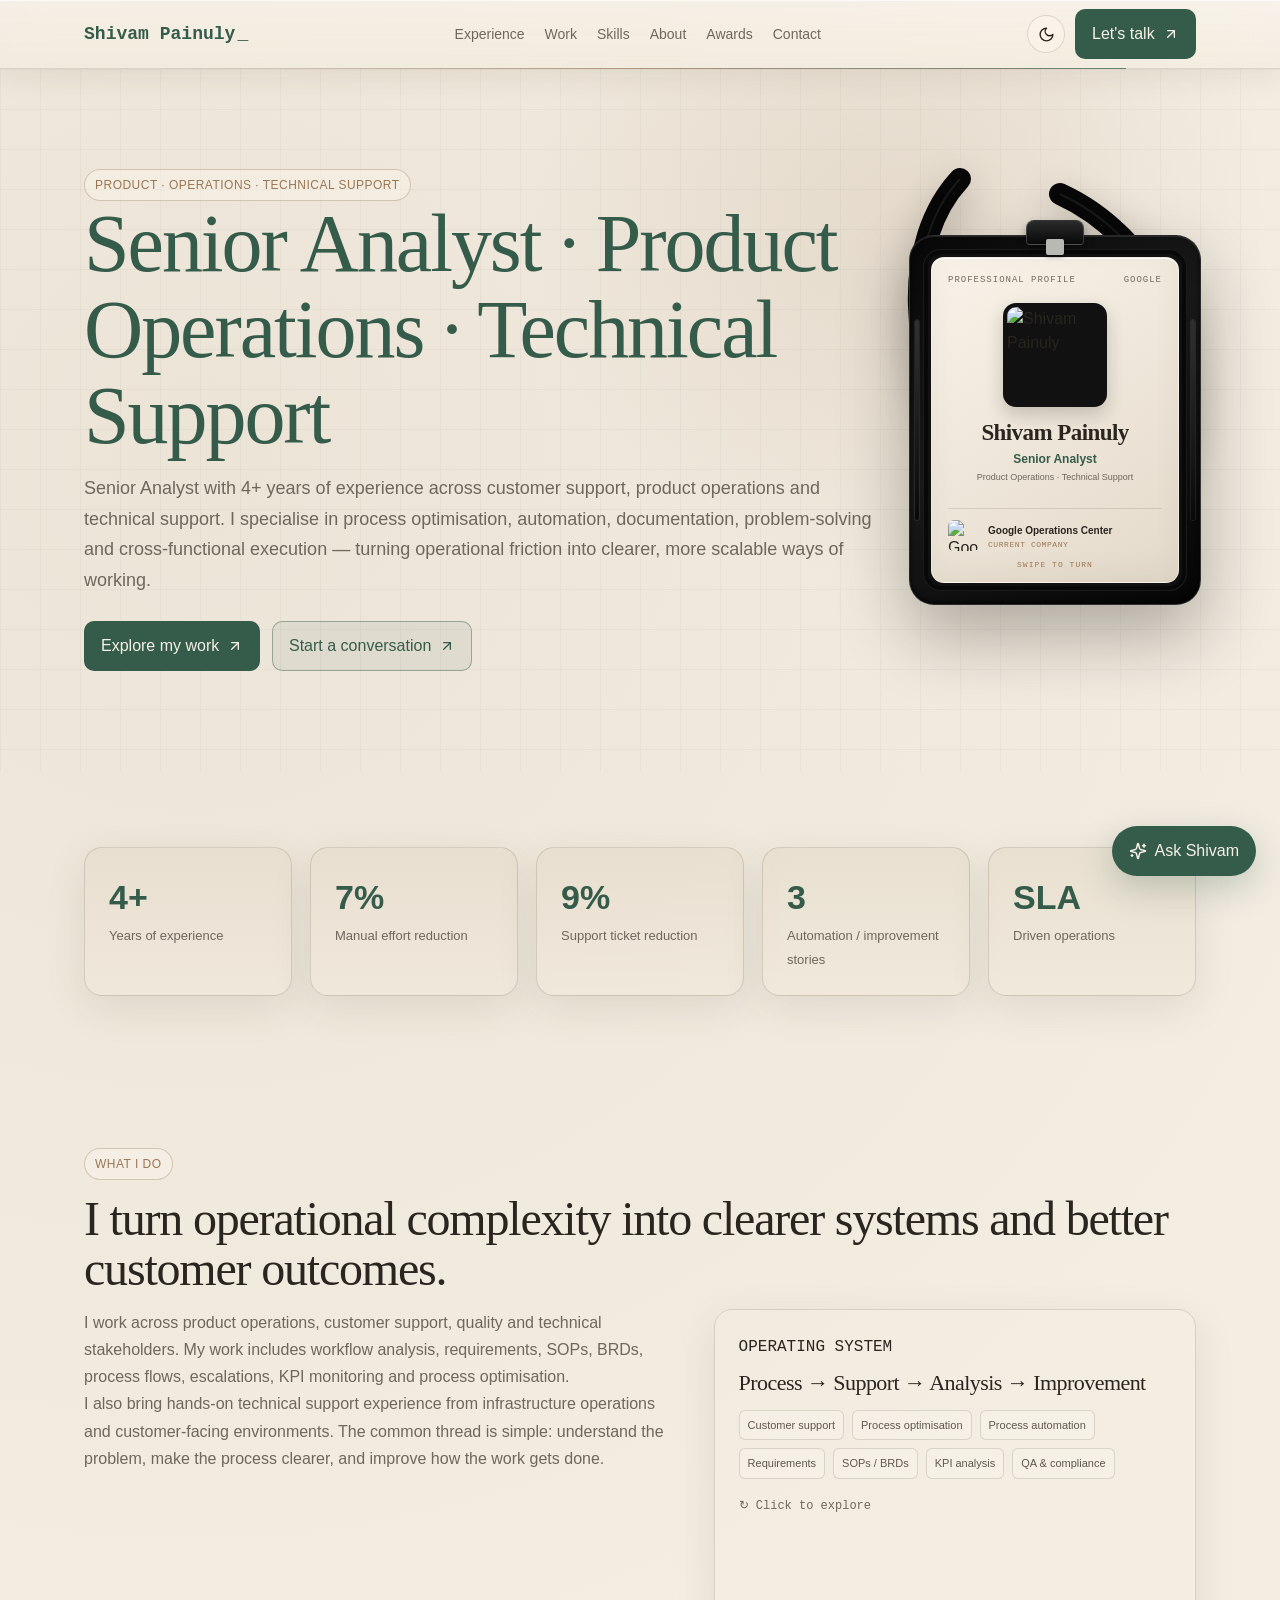
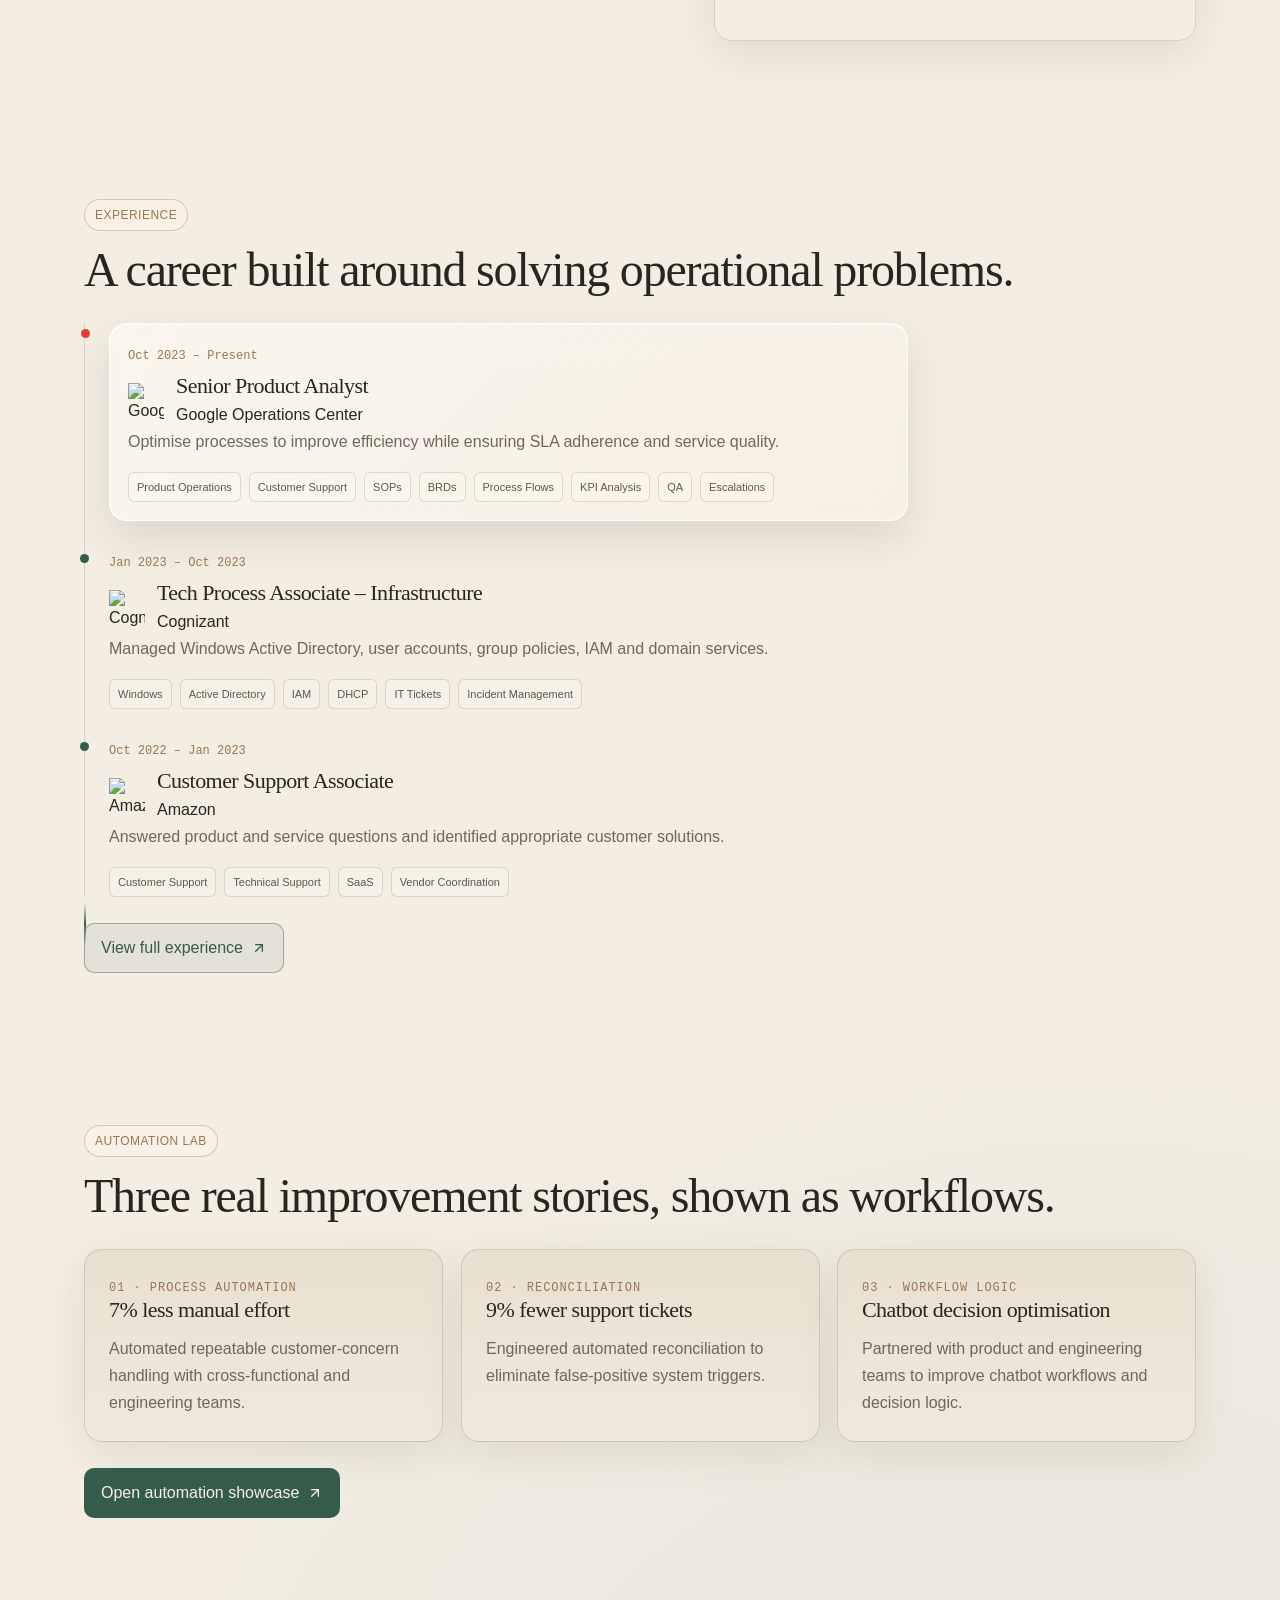
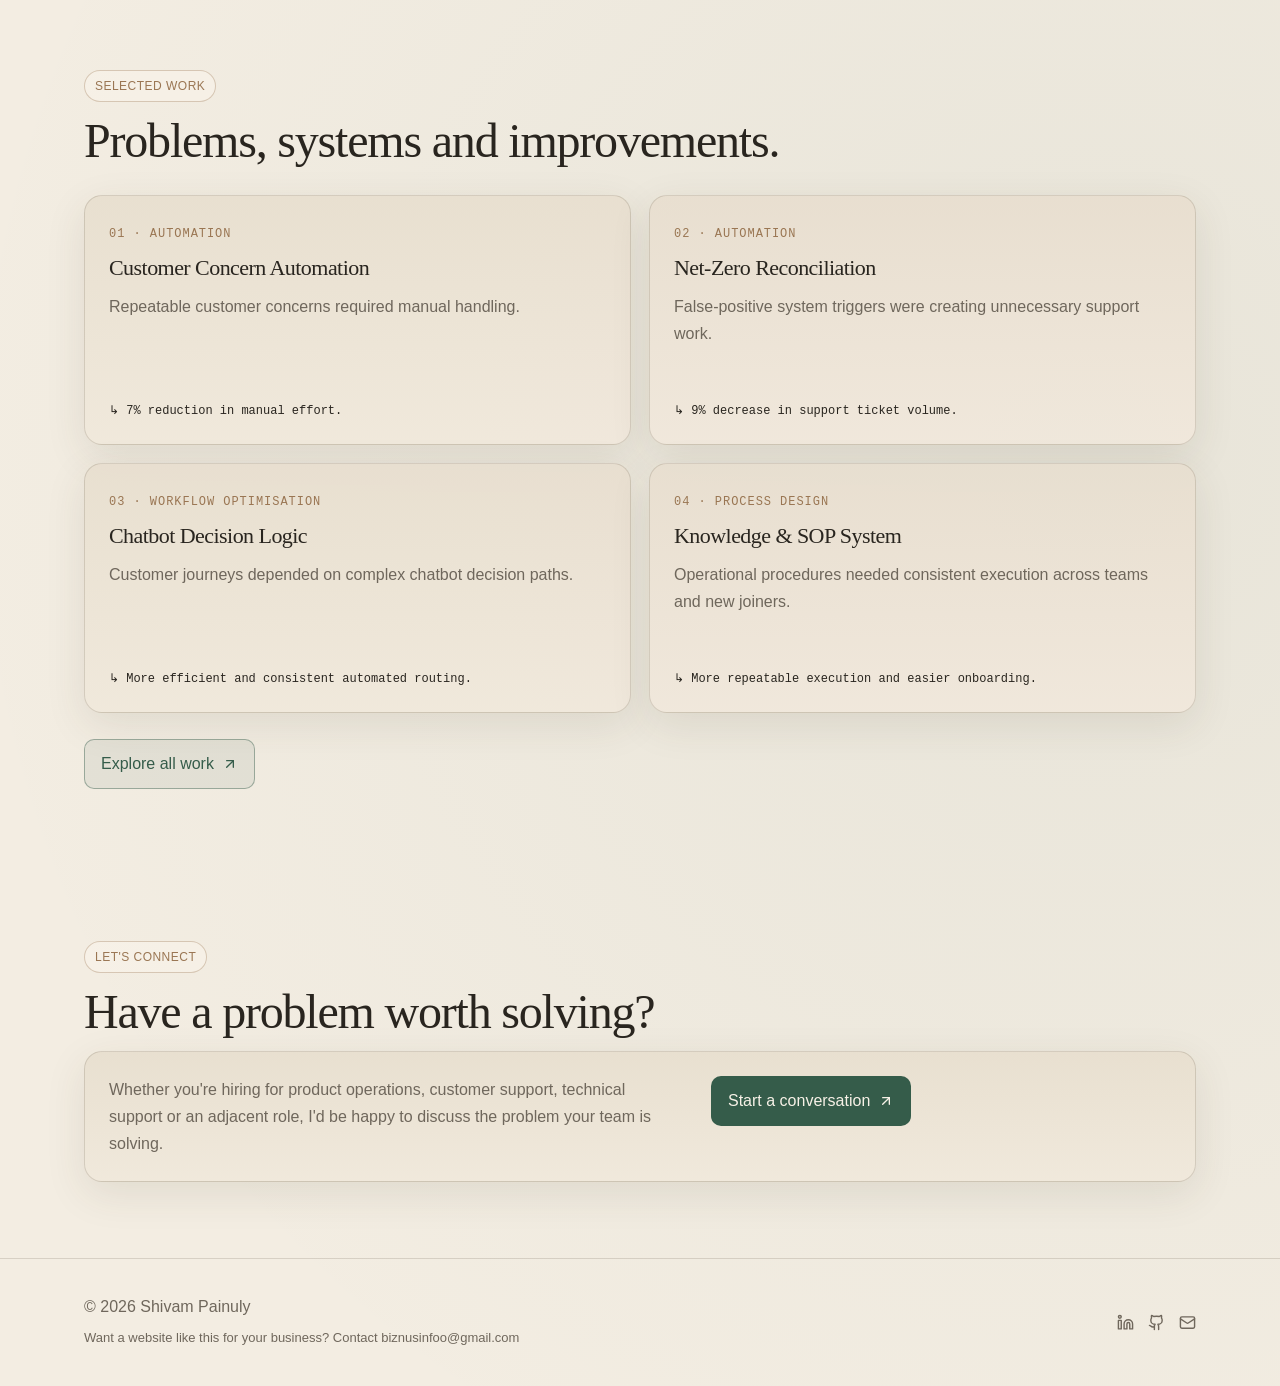
==== index.html @ 7ea8ffdf "Deploy portfolio" ====
<!DOCTYPE html><html lang="en"><head><meta charSet="utf-8"/><meta name="viewport" content="width=device-width, initial-scale=1"/><link rel="preload" as="image" href="https://lh3.googleusercontent.com/a/ACg8ocIhvmoqENKScD3hgpFCwxV1W5McimrIfh_f8sZzsZB-C-MFHr8C=s576-c-no"/><link rel="preload" as="image" href="https://toppng.com/uploads/preview/google-logo-transparent-png-11659866441wanynck5pd.png"/><link rel="preload" as="image" href="https://quickchart.io/qr?size=240&amp;margin=2&amp;text=https%3A%2F%2Fwww.linkedin.com%2Fin%2Fshivampainuly25"/><link rel="preload" as="image" href="https://companieslogo.com/img/orig/CTSH-82a8444b.png?t=1720244491"/><link rel="preload" as="image" href="https://pngimg.com/uploads/amazon/amazon_PNG5.png"/><link rel="stylesheet" href="/_next/static/css/72b8d5f822b90c6a.css" data-precedence="next"/><link rel="stylesheet" href="/_next/static/css/d11d143c8b70761f.css" data-precedence="next"/><link rel="preload" as="script" fetchPriority="low" href="/_next/static/chunks/webpack-acf621f17dadeb00.js"/><script src="/_next/static/chunks/fd9d1056-1f1f859026f5f0fa.js" async=""></script><script src="/_next/static/chunks/117-30466bd0496f49c3.js" async=""></script><script src="/_next/static/chunks/main-app-d07897a2666ac246.js" async=""></script><script src="/_next/static/chunks/135-14fbb002201c192c.js" async=""></script><script src="/_next/static/chunks/324-5b3e32ba634d34e5.js" async=""></script><script src="/_next/static/chunks/app/page-21471d243160355b.js" async=""></script><script src="/_next/static/chunks/app/layout-a945afa9ed5a9f94.js" async=""></script><title>Shivam Painuly — Resume</title><meta name="description" content="Resume of Shivam Painuly, Senior Product Analyst and Product Operations professional."/><script src="/_next/static/chunks/polyfills-42372ed130431b0a.js" noModule=""></script></head><body><nav class="nav NavGlow_navGlow__ptrOL"><div class="container navin"><a class="brand" aria-label="Shivam Painuly" href="/"><span class="brand-name"><span style="opacity:0;transform:translateY(8px)">S</span><span style="opacity:0;transform:translateY(8px)">h</span><span style="opacity:0;transform:translateY(8px)">i</span><span style="opacity:0;transform:translateY(8px)">v</span><span style="opacity:0;transform:translateY(8px)">a</span><span style="opacity:0;transform:translateY(8px)">m</span><span style="opacity:0;transform:translateY(8px)"> </span><span style="opacity:0;transform:translateY(8px)">P</span><span style="opacity:0;transform:translateY(8px)">a</span><span style="opacity:0;transform:translateY(8px)">i</span><span style="opacity:0;transform:translateY(8px)">n</span><span style="opacity:0;transform:translateY(8px)">u</span><span style="opacity:0;transform:translateY(8px)">l</span><span style="opacity:0;transform:translateY(8px)">y</span></span><span class="brand-cursor" aria-hidden="true">_</span></a><div class="links"><a href="/experience/">Experience</a><a href="/work/">Work</a><a href="/skills/">Skills</a><a href="/about/">About</a><a href="/awards/">Awards</a><a href="/contact/">Contact</a></div><div class="nav-actions"><button type="button" class="theme-toggle desktop-nav-control" aria-label="Switch to dark mode" title="Dark mode"><svg xmlns="http://www.w3.org/2000/svg" width="17" height="17" viewBox="0 0 24 24" fill="none" stroke="currentColor" stroke-width="2" stroke-linecap="round" stroke-linejoin="round" class="lucide lucide-moon"><path d="M12 3a6 6 0 0 0 9 9 9 9 0 1 1-9-9Z"></path></svg></button><div class="desktop-nav-control"><div style="transform:perspective(700px)"><a href="/contact" class="btn magnetic primary"><span>Let&#x27;s talk</span><svg xmlns="http://www.w3.org/2000/svg" width="16" height="16" viewBox="0 0 24 24" fill="none" stroke="currentColor" stroke-width="2" stroke-linecap="round" stroke-linejoin="round" class="lucide lucide-arrow-up-right"><path d="M7 7h10v10"></path><path d="M7 17 17 7"></path></svg></a></div></div><button type="button" class="mobile-menu-toggle" aria-label="Open navigation menu" aria-expanded="false"><svg xmlns="http://www.w3.org/2000/svg" width="22" height="22" viewBox="0 0 24 24" fill="none" stroke="currentColor" stroke-width="2" stroke-linecap="round" stroke-linejoin="round" class="lucide lucide-menu"><line x1="4" x2="20" y1="12" y2="12"></line><line x1="4" x2="20" y1="6" y2="6"></line><line x1="4" x2="20" y1="18" y2="18"></line></svg></button></div></div></nav><main class="home-main"><section class="hero"><div class="container hero-layout"><div class="hero-copy"><span class="pill">PRODUCT · OPERATIONS · TECHNICAL SUPPORT</span><h1><em>Senior Analyst · Product Operations · Technical Support</em></h1><p>Senior Analyst with 4+ years of experience across customer support, product operations and technical support. I specialise in process optimisation, automation, documentation, problem-solving and cross-functional execution — turning operational friction into clearer, more scalable ways of working.</p><div class="actions"><div style="transform:perspective(700px)"><a href="/work" class="btn magnetic primary"><span>Explore my work</span><svg xmlns="http://www.w3.org/2000/svg" width="16" height="16" viewBox="0 0 24 24" fill="none" stroke="currentColor" stroke-width="2" stroke-linecap="round" stroke-linejoin="round" class="lucide lucide-arrow-up-right"><path d="M7 7h10v10"></path><path d="M7 17 17 7"></path></svg></a></div><div style="transform:perspective(700px)"><a href="/contact" class="btn magnetic "><span>Start a conversation</span><svg xmlns="http://www.w3.org/2000/svg" width="16" height="16" viewBox="0 0 24 24" fill="none" stroke="currentColor" stroke-width="2" stroke-linecap="round" stroke-linejoin="round" class="lucide lucide-arrow-up-right"><path d="M7 7h10v10"></path><path d="M7 17 17 7"></path></svg></a></div></div></div><div class="jsx-ac7a5ec1356c6ee6 profile-id-wrap"><div aria-hidden="true" class="jsx-ac7a5ec1356c6ee6 profile-id-lanyard"><svg viewBox="0 0 330 430" role="presentation" class="jsx-ac7a5ec1356c6ee6"><defs class="jsx-ac7a5ec1356c6ee6"><path id="lanyardPath" d="M78 16 C20 78 25 198 82 284 C116 335 180 363 247 330 C307 301 318 213 286 142 C262 89 222 51 178 31" class="jsx-ac7a5ec1356c6ee6"></path></defs><path d="M78 16 C20 78 25 198 82 284 C116 335 180 363 247 330 C307 301 318 213 286 142 C262 89 222 51 178 31" fill="none" stroke="#070707" stroke-width="22" stroke-linecap="round" class="jsx-ac7a5ec1356c6ee6"></path><path d="M78 16 C20 78 25 198 82 284 C116 335 180 363 247 330 C307 301 318 213 286 142 C262 89 222 51 178 31" fill="none" stroke="rgba(255,255,255,.07)" stroke-width="2" class="jsx-ac7a5ec1356c6ee6"></path><text fill="rgba(235,230,220,.78)" font-size="7" font-family="Arial, sans-serif" font-weight="700" letter-spacing="1.4" class="jsx-ac7a5ec1356c6ee6"><textPath href="#lanyardPath" startOffset="8%" class="jsx-ac7a5ec1356c6ee6">GOOGLE OPERATIONS CENTER · GOOGLE OPERATIONS CENTER · GOOGLE OPERATIONS CENTER ·</textPath></text></svg></div><div aria-label="Interactive profile ID card. Swipe or drag left or right to flip." class="jsx-ac7a5ec1356c6ee6 profile-id-holder"><div aria-hidden="true" class="jsx-ac7a5ec1356c6ee6 profile-id-clip"><span class="jsx-ac7a5ec1356c6ee6"></span></div><div class="jsx-ac7a5ec1356c6ee6 profile-id-scene"><div class="jsx-ac7a5ec1356c6ee6 profile-id-case"><div class="jsx-ac7a5ec1356c6ee6 profile-id-card"><div class="jsx-ac7a5ec1356c6ee6 profile-id-face profile-id-front"><div class="jsx-ac7a5ec1356c6ee6 profile-id-topline"><span class="jsx-ac7a5ec1356c6ee6">PROFESSIONAL PROFILE</span><span class="jsx-ac7a5ec1356c6ee6">GOOGLE</span></div><div class="jsx-ac7a5ec1356c6ee6 profile-id-photo-frame"><img src="https://lh3.googleusercontent.com/a/ACg8ocIhvmoqENKScD3hgpFCwxV1W5McimrIfh_f8sZzsZB-C-MFHr8C=s576-c-no" alt="Shivam Painuly" draggable="false" class="jsx-ac7a5ec1356c6ee6"/></div><div class="jsx-ac7a5ec1356c6ee6 profile-id-name">Shivam Painuly</div><div class="jsx-ac7a5ec1356c6ee6 profile-id-role">Senior Analyst</div><div class="jsx-ac7a5ec1356c6ee6 profile-id-speciality">Product Operations · Technical Support</div><div class="jsx-ac7a5ec1356c6ee6 profile-id-company"><img src="https://toppng.com/uploads/preview/google-logo-transparent-png-11659866441wanynck5pd.png" alt="Google" draggable="false" class="jsx-ac7a5ec1356c6ee6"/><div class="jsx-ac7a5ec1356c6ee6"><strong class="jsx-ac7a5ec1356c6ee6">Google Operations Center</strong><span class="jsx-ac7a5ec1356c6ee6">CURRENT COMPANY</span></div></div><div class="jsx-ac7a5ec1356c6ee6 profile-id-hint">SWIPE TO TURN</div></div><div class="jsx-ac7a5ec1356c6ee6 profile-id-face profile-id-back"><div class="jsx-ac7a5ec1356c6ee6 profile-id-back-brand"><span class="jsx-ac7a5ec1356c6ee6">SHIVAM PAINULY</span><small class="jsx-ac7a5ec1356c6ee6">PROFESSIONAL PROFILE</small></div><div class="jsx-ac7a5ec1356c6ee6 profile-id-qr"><img src="https://quickchart.io/qr?size=240&amp;margin=2&amp;text=https%3A%2F%2Fwww.linkedin.com%2Fin%2Fshivampainuly25" alt="QR code linking to Shivam Painuly on LinkedIn" draggable="false" class="jsx-ac7a5ec1356c6ee6"/></div><div class="jsx-ac7a5ec1356c6ee6 profile-id-scan">SCAN TO CONNECT</div><div class="jsx-ac7a5ec1356c6ee6 profile-id-linkedin">LINKEDIN / SHIVAMPAINULY25</div><div class="jsx-ac7a5ec1356c6ee6 profile-id-hint">SWIPE TO RETURN</div></div></div></div></div><div class="jsx-ac7a5ec1356c6ee6 profile-id-bezel profile-id-bezel-left"></div><div class="jsx-ac7a5ec1356c6ee6 profile-id-bezel profile-id-bezel-right"></div></div></div></div></section><section><div class="container"><div class="grid metrics"><a class="metric-link" href="/experience/"><div class="card metric"><strong>4+</strong><span>Years of experience</span></div></a><div><div class="card metric"><strong>0<!-- -->%</strong><span>Manual effort reduction</span></div></div><div><div class="card metric"><strong>0<!-- -->%</strong><span>Support ticket reduction</span></div></div><div><div class="card metric"><strong>0</strong><span>Automation / improvement stories</span></div></div><div><div class="card metric"><strong>SLA</strong><span>Driven operations</span></div></div></div></div></section><section><div class="container"><span class="pill">WHAT I DO</span><h2>I turn operational complexity into clearer systems and better customer outcomes.</h2><div class="split"><div><p class="muted">I work across product operations, customer support, quality and technical stakeholders. My work includes workflow analysis, requirements, SOPs, BRDs, process flows, escalations, KPI monitoring and process optimisation.</p><p class="muted">I also bring hands-on technical support experience from infrastructure operations and customer-facing environments. The common thread is simple: understand the problem, make the process clearer, and improve how the work gets done.</p></div><div class="operating-system-wrap" style="perspective:1200px"><button type="button" aria-label="Show how I operate" class="card operating-system-card" style="width:100%;min-height:330px;border:1px solid var(--border);text-align:left;cursor:pointer;background:transparent;padding:0;transform-style:preserve-3d"><div style="position:relative;min-height:330px;transform-style:preserve-3d"><div class="operating-system-face" style="position:absolute;inset:0;padding:24px;backface-visibility:hidden"><span class="mono amber">OPERATING SYSTEM</span><h3 style="margin-top:12px">Process → Support → Analysis → Improvement</h3><div class="tags"><span class="tag">Customer support</span><span class="tag">Process optimisation</span><span class="tag">Process automation</span><span class="tag">Requirements</span><span class="tag">SOPs / BRDs</span><span class="tag">KPI analysis</span><span class="tag">QA &amp; compliance</span></div><span class="mono muted" style="display:block;margin-top:18px;font-size:12px">↻ Click to explore</span></div><div class="operating-system-face" style="position:absolute;inset:0;padding:24px;backface-visibility:hidden;transform:rotateY(180deg)"><span class="mono amber">HOW I OPERATE</span><div style="display:grid;gap:8px;margin-top:12px"><div><b>01 — Process</b><p class="muted" style="margin:2px 0 0;font-size:13px">Understand the workflow, friction and SLA requirements.</p></div><div><b>02 — Support</b><p class="muted" style="margin:2px 0 0;font-size:13px">Diagnose issues and resolve or escalate systematically.</p></div><div><b>03 — Analysis</b><p class="muted" style="margin:2px 0 0;font-size:13px">Identify patterns, root causes and operational gaps.</p></div><div><b>04 — Improvement</b><p class="muted" style="margin:2px 0 0;font-size:13px">Turn findings into clearer processes, automation or documentation.</p></div></div></div></div></button></div></div></div></section><section><div class="container"><span class="pill">EXPERIENCE</span><h2>A career built around solving operational problems.</h2><div class="timeline TimelinePulse_timelinePulse__wOZDQ"><article class="timeline-item" style="padding:18px;margin:0 3in 0 0;border:1px solid rgba(255,255,255,.78);border-radius:18px;background:linear-gradient(135deg,rgba(255,255,255,.48),rgba(255,250,241,.22));box-shadow:0 18px 42px rgba(73,57,42,.12),inset 0 1px 0 rgba(255,255,255,.82),inset 0 -1px 0 rgba(255,255,255,.18);backdrop-filter:blur(18px) saturate(135%);-webkit-backdrop-filter:blur(18px) saturate(135%)"><span class="period">Oct 2023 – Present</span><div style="display:flex;align-items:center;gap:12px;margin-top:8px"><img src="https://toppng.com/uploads/preview/google-logo-transparent-png-11659866441wanynck5pd.png" alt="Google Operations Center logo" width="36" height="36" style="width:36px;height:36px;object-fit:contain"/><div><h3 style="margin:0">Senior Product Analyst</h3><p class="accent" style="margin-top:4px">Google Operations Center</p></div></div><p class="muted">Optimise processes to improve efficiency while ensuring SLA adherence and service quality.</p><div class="tags"><span class="tag">Product Operations</span><span class="tag">Customer Support</span><span class="tag">SOPs</span><span class="tag">BRDs</span><span class="tag">Process Flows</span><span class="tag">KPI Analysis</span><span class="tag">QA</span><span class="tag">Escalations</span></div></article><article class="timeline-item"><span class="period">Jan 2023 – Oct 2023</span><div style="display:flex;align-items:center;gap:12px;margin-top:8px"><img src="https://companieslogo.com/img/orig/CTSH-82a8444b.png?t=1720244491" alt="Cognizant logo" width="36" height="36" style="width:36px;height:36px;object-fit:contain"/><div><h3 style="margin:0">Tech Process Associate – Infrastructure</h3><p class="accent" style="margin-top:4px">Cognizant</p></div></div><p class="muted">Managed Windows Active Directory, user accounts, group policies, IAM and domain services.</p><div class="tags"><span class="tag">Windows</span><span class="tag">Active Directory</span><span class="tag">IAM</span><span class="tag">DHCP</span><span class="tag">IT Tickets</span><span class="tag">Incident Management</span></div></article><article class="timeline-item"><span class="period">Oct 2022 – Jan 2023</span><div style="display:flex;align-items:center;gap:12px;margin-top:8px"><img src="https://pngimg.com/uploads/amazon/amazon_PNG5.png" alt="Amazon logo" width="36" height="36" style="width:36px;height:36px;object-fit:contain"/><div><h3 style="margin:0">Customer Support Associate</h3><p class="accent" style="margin-top:4px">Amazon</p></div></div><p class="muted">Answered product and service questions and identified appropriate customer solutions.</p><div class="tags"><span class="tag">Customer Support</span><span class="tag">Technical Support</span><span class="tag">SaaS</span><span class="tag">Vendor Coordination</span></div></article></div><div class="actions"><div style="transform:perspective(700px)"><a href="/experience" class="btn magnetic "><span>View full experience</span><svg xmlns="http://www.w3.org/2000/svg" width="16" height="16" viewBox="0 0 24 24" fill="none" stroke="currentColor" stroke-width="2" stroke-linecap="round" stroke-linejoin="round" class="lucide lucide-arrow-up-right"><path d="M7 7h10v10"></path><path d="M7 17 17 7"></path></svg></a></div></div></div></section><section><div class="container"><span class="pill">AUTOMATION LAB</span><h2>Three real improvement stories, shown as workflows.</h2><div class="automation-teaser-grid"><article class="card " style="transition:transform 180ms ease-out;will-change:transform"><span class="domain">01 · PROCESS AUTOMATION</span><h3>7% less manual effort</h3><p class="muted">Automated repeatable customer-concern handling with cross-functional and engineering teams.</p></article><article class="card " style="transition:transform 180ms ease-out;will-change:transform"><span class="domain">02 · RECONCILIATION</span><h3>9% fewer support tickets</h3><p class="muted">Engineered automated reconciliation to eliminate false-positive system triggers.</p></article><article class="card " style="transition:transform 180ms ease-out;will-change:transform"><span class="domain">03 · WORKFLOW LOGIC</span><h3>Chatbot decision optimisation</h3><p class="muted">Partnered with product and engineering teams to improve chatbot workflows and decision logic.</p></article></div><div class="actions"><div style="transform:perspective(700px)"><a href="/work" class="btn magnetic primary"><span>Open automation showcase</span><svg xmlns="http://www.w3.org/2000/svg" width="16" height="16" viewBox="0 0 24 24" fill="none" stroke="currentColor" stroke-width="2" stroke-linecap="round" stroke-linejoin="round" class="lucide lucide-arrow-up-right"><path d="M7 7h10v10"></path><path d="M7 17 17 7"></path></svg></a></div></div></div></section><section><div class="container"><span class="pill">SELECTED WORK</span><h2>Problems, systems and improvements.</h2><div class="work-grid"><article class="card work-card" style="transition:transform 180ms ease-out;will-change:transform"><div><span class="domain">0<!-- -->1<!-- --> · <!-- -->Automation</span><h3 style="margin-top:12px">Customer Concern Automation</h3><p class="muted">Repeatable customer concerns required manual handling.</p></div><span class="mono accent" style="font-size:12px">↳ <!-- -->7% reduction in manual effort.</span></article><article class="card work-card" style="transition:transform 180ms ease-out;will-change:transform"><div><span class="domain">0<!-- -->2<!-- --> · <!-- -->Automation</span><h3 style="margin-top:12px">Net-Zero Reconciliation</h3><p class="muted">False-positive system triggers were creating unnecessary support work.</p></div><span class="mono accent" style="font-size:12px">↳ <!-- -->9% decrease in support ticket volume.</span></article><article class="card work-card" style="transition:transform 180ms ease-out;will-change:transform"><div><span class="domain">0<!-- -->3<!-- --> · <!-- -->Workflow Optimisation</span><h3 style="margin-top:12px">Chatbot Decision Logic</h3><p class="muted">Customer journeys depended on complex chatbot decision paths.</p></div><span class="mono accent" style="font-size:12px">↳ <!-- -->More efficient and consistent automated routing.</span></article><article class="card work-card" style="transition:transform 180ms ease-out;will-change:transform"><div><span class="domain">0<!-- -->4<!-- --> · <!-- -->Process Design</span><h3 style="margin-top:12px">Knowledge &amp; SOP System</h3><p class="muted">Operational procedures needed consistent execution across teams and new joiners.</p></div><span class="mono accent" style="font-size:12px">↳ <!-- -->More repeatable execution and easier onboarding.</span></article></div><div class="actions"><div style="transform:perspective(700px)"><a href="/work" class="btn magnetic "><span>Explore all work</span><svg xmlns="http://www.w3.org/2000/svg" width="16" height="16" viewBox="0 0 24 24" fill="none" stroke="currentColor" stroke-width="2" stroke-linecap="round" stroke-linejoin="round" class="lucide lucide-arrow-up-right"><path d="M7 7h10v10"></path><path d="M7 17 17 7"></path></svg></a></div></div></div></section><section><div class="container"><span class="pill">LET&#x27;S CONNECT</span><h2>Have a problem worth solving?</h2><div class="card"><div class="split"><p class="muted">Whether you&#x27;re hiring for product operations, customer support, technical support or an adjacent role, I&#x27;d be happy to discuss the problem your team is solving.</p><div style="transform:perspective(700px)"><a href="/contact" class="btn magnetic primary"><span>Start a conversation</span><svg xmlns="http://www.w3.org/2000/svg" width="16" height="16" viewBox="0 0 24 24" fill="none" stroke="currentColor" stroke-width="2" stroke-linecap="round" stroke-linejoin="round" class="lucide lucide-arrow-up-right"><path d="M7 7h10v10"></path><path d="M7 17 17 7"></path></svg></a></div></div></div></div></section></main><footer class="jsx-5d136e500ebc2c09"><div class="jsx-5d136e500ebc2c09 container footerin"><div class="jsx-5d136e500ebc2c09"><span class="jsx-5d136e500ebc2c09">© <!-- -->2026<!-- --> <!-- -->Shivam Painuly</span><p style="margin:8px 0 0;font-size:13px" class="jsx-5d136e500ebc2c09 muted">Want a website like this for your business? Contact <a href="mailto:biznusinfoo@gmail.com" class="jsx-5d136e500ebc2c09 accent">biznusinfoo@gmail.com</a></p></div><div class="jsx-5d136e500ebc2c09 socials"><a href="https://www.linkedin.com/in/shivampainuly25" target="_blank" rel="noreferrer" class="jsx-5d136e500ebc2c09"><svg xmlns="http://www.w3.org/2000/svg" width="17" height="17" viewBox="0 0 24 24" fill="none" stroke="currentColor" stroke-width="2" stroke-linecap="round" stroke-linejoin="round" class="lucide lucide-linkedin"><path d="M16 8a6 6 0 0 1 6 6v7h-4v-7a2 2 0 0 0-2-2 2 2 0 0 0-2 2v7h-4v-7a6 6 0 0 1 6-6z"></path><rect width="4" height="12" x="2" y="9"></rect><circle cx="4" cy="4" r="2"></circle></svg></a><a href="https://github.com/Shivampainuly" target="_blank" rel="noreferrer" class="jsx-5d136e500ebc2c09"><svg xmlns="http://www.w3.org/2000/svg" width="17" height="17" viewBox="0 0 24 24" fill="none" stroke="currentColor" stroke-width="2" stroke-linecap="round" stroke-linejoin="round" class="lucide lucide-github"><path d="M15 22v-4a4.8 4.8 0 0 0-1-3.5c3 0 6-2 6-5.5.08-1.25-.27-2.48-1-3.5.28-1.15.28-2.35 0-3.5 0 0-1 0-3 1.5-2.64-.5-5.36-.5-8 0C6 2 5 2 5 2c-.3 1.15-.3 2.35 0 3.5A5.403 5.403 0 0 0 4 9c0 3.5 3 5.5 6 5.5-.39.49-.68 1.05-.85 1.65-.17.6-.22 1.23-.15 1.85v4"></path><path d="M9 18c-4.51 2-5-2-7-2"></path></svg></a><a href="mailto:shivampainuly01@gmail.com" class="jsx-5d136e500ebc2c09"><svg xmlns="http://www.w3.org/2000/svg" width="17" height="17" viewBox="0 0 24 24" fill="none" stroke="currentColor" stroke-width="2" stroke-linecap="round" stroke-linejoin="round" class="lucide lucide-mail"><rect width="20" height="16" x="2" y="4" rx="2"></rect><path d="m22 7-8.97 5.7a1.94 1.94 0 0 1-2.06 0L2 7"></path></svg></a></div></div></footer><button aria-label="Open Shivam AI assistant" class="chat-launcher"><svg xmlns="http://www.w3.org/2000/svg" width="18" height="18" viewBox="0 0 24 24" fill="none" stroke="currentColor" stroke-width="2" stroke-linecap="round" stroke-linejoin="round" class="lucide lucide-sparkles"><path d="M9.937 15.5A2 2 0 0 0 8.5 14.063l-6.135-1.582a.5.5 0 0 1 0-.962L8.5 9.936A2 2 0 0 0 9.937 8.5l1.582-6.135a.5.5 0 0 1 .963 0L14.063 8.5A2 2 0 0 0 15.5 9.937l6.135 1.581a.5.5 0 0 1 0 .964L15.5 14.063a2 2 0 0 0-1.437 1.437l-1.582 6.135a.5.5 0 0 1-.963 0z"></path><path d="M20 3v4"></path><path d="M22 5h-4"></path><path d="M4 17v2"></path><path d="M5 18H3"></path></svg><span>Ask Shivam</span></button><script src="/_next/static/chunks/webpack-acf621f17dadeb00.js" async=""></script><script>(self.__next_f=self.__next_f||[]).push([0]);self.__next_f.push([2,null])</script><script>self.__next_f.push([1,"1:HL[\"/_next/static/css/72b8d5f822b90c6a.css\",\"style\"]\n2:HL[\"/_next/static/css/d11d143c8b70761f.css\",\"style\"]\n"])</script><script>self.__next_f.push([1,"3:I[2846,[],\"\"]\n5:I[324,[\"135\",\"static/chunks/135-14fbb002201c192c.js\",\"324\",\"static/chunks/324-5b3e32ba634d34e5.js\",\"931\",\"static/chunks/app/page-21471d243160355b.js\"],\"Shell\"]\n6:I[7840,[\"135\",\"static/chunks/135-14fbb002201c192c.js\",\"324\",\"static/chunks/324-5b3e32ba634d34e5.js\",\"931\",\"static/chunks/app/page-21471d243160355b.js\"],\"MagneticButton\"]\n7:I[8278,[\"135\",\"static/chunks/135-14fbb002201c192c.js\",\"324\",\"static/chunks/324-5b3e32ba634d34e5.js\",\"931\",\"static/chunks/app/page-21471d243160355b.js\"],\"ProfileIdCard\"]\n8:I[6430,[\"135\",\"static/chunks/135-14fbb002201c192c.js\",\"324\",\"static/chunks/324-5b3e32ba634d34e5.js\",\"931\",\"static/chunks/app/page-21471d243160355b.js\"],\"Metrics\"]\n9:I[324,[\"135\",\"static/chunks/135-14fbb002201c192c.js\",\"324\",\"static/chunks/324-5b3e32ba634d34e5.js\",\"931\",\"static/chunks/app/page-21471d243160355b.js\"],\"Section\"]\na:I[6936,[\"135\",\"static/chunks/135-14fbb002201c192c.js\",\"324\",\"static/chunks/324-5b3e32ba634d34e5.js\",\"931\",\"static/chunks/app/page-21471d243160355b.js\"],\"OperatingSystemCard\"]\nb:I[7536,[\"135\",\"static/chunks/135-14fbb002201c192c.js\",\"324\",\"static/chunks/324-5b3e32ba634d34e5.js\",\"931\",\"static/chunks/app/page-21471d243160355b.js\"],\"MagneticCard\"]\nc:I[710,[\"185\",\"static/chunks/app/layout-a945afa9ed5a9f94.js\"],\"ProtectionGuard\"]\nd:I[4707,[],\"\"]\ne:I[6423,[],\"\"]\n10:I[1060,[],\"\"]\n11:[]\n"])</script><script>self.__next_f.push([1,"0:[\"$\",\"$L3\",null,{\"buildId\":\"0T0O3YrLAJwp977MMJVu2\",\"assetPrefix\":\"\",\"urlParts\":[\"\",\"\"],\"initialTree\":[\"\",{\"children\":[\"__PAGE__\",{}]},\"$undefined\",\"$undefined\",true],\"initialSeedData\":[\"\",{\"children\":[\"__PAGE__\",{},[[\"$L4\",[\"$\",\"$L5\",null,{\"children\":[\"$\",\"main\",null,{\"className\":\"home-main\",\"children\":[[\"$\",\"section\",null,{\"className\":\"hero\",\"children\":[\"$\",\"div\",null,{\"className\":\"container hero-layout\",\"children\":[[\"$\",\"div\",null,{\"className\":\"hero-copy\",\"children\":[[\"$\",\"span\",null,{\"className\":\"pill\",\"children\":\"PRODUCT · OPERATIONS · TECHNICAL SUPPORT\"}],[\"$\",\"h1\",null,{\"children\":[\"$\",\"em\",null,{\"children\":\"Senior Analyst · Product Operations · Technical Support\"}]}],[\"$\",\"p\",null,{\"children\":\"Senior Analyst with 4+ years of experience across customer support, product operations and technical support. I specialise in process optimisation, automation, documentation, problem-solving and cross-functional execution — turning operational friction into clearer, more scalable ways of working.\"}],[\"$\",\"div\",null,{\"className\":\"actions\",\"children\":[[\"$\",\"$L6\",null,{\"href\":\"/work\",\"primary\":true,\"children\":\"Explore my work\"}],[\"$\",\"$L6\",null,{\"href\":\"/contact\",\"children\":\"Start a conversation\"}]]}]]}],[\"$\",\"$L7\",null,{}]]}]}],[\"$\",\"section\",null,{\"children\":[\"$\",\"div\",null,{\"className\":\"container\",\"children\":[\"$\",\"$L8\",null,{}]}]}],[\"$\",\"$L9\",null,{\"label\":\"WHAT I DO\",\"title\":\"I turn operational complexity into clearer systems and better customer outcomes.\",\"children\":[\"$\",\"div\",null,{\"className\":\"split\",\"children\":[[\"$\",\"div\",null,{\"children\":[[\"$\",\"p\",null,{\"className\":\"muted\",\"children\":\"I work across product operations, customer support, quality and technical stakeholders. My work includes workflow analysis, requirements, SOPs, BRDs, process flows, escalations, KPI monitoring and process optimisation.\"}],[\"$\",\"p\",null,{\"className\":\"muted\",\"children\":\"I also bring hands-on technical support experience from infrastructure operations and customer-facing environments. The common thread is simple: understand the problem, make the process clearer, and improve how the work gets done.\"}]]}],[\"$\",\"$La\",null,{}]]}]}],[\"$\",\"$L9\",null,{\"label\":\"EXPERIENCE\",\"title\":\"A career built around solving operational problems.\",\"children\":[[\"$\",\"div\",null,{\"className\":\"timeline TimelinePulse_timelinePulse__wOZDQ\",\"children\":[[\"$\",\"article\",\"Google Operations Center\",{\"className\":\"timeline-item\",\"style\":{\"padding\":\"18px\",\"margin\":\"0 3in 0 0\",\"border\":\"1px solid rgba(255,255,255,.78)\",\"borderRadius\":18,\"background\":\"linear-gradient(135deg,rgba(255,255,255,.48),rgba(255,250,241,.22))\",\"boxShadow\":\"0 18px 42px rgba(73,57,42,.12),inset 0 1px 0 rgba(255,255,255,.82),inset 0 -1px 0 rgba(255,255,255,.18)\",\"backdropFilter\":\"blur(18px) saturate(135%)\",\"WebkitBackdropFilter\":\"blur(18px) saturate(135%)\"},\"children\":[[\"$\",\"span\",null,{\"className\":\"period\",\"children\":\"Oct 2023 – Present\"}],[\"$\",\"div\",null,{\"style\":{\"display\":\"flex\",\"alignItems\":\"center\",\"gap\":12,\"marginTop\":8},\"children\":[[\"$\",\"img\",null,{\"src\":\"https://toppng.com/uploads/preview/google-logo-transparent-png-11659866441wanynck5pd.png\",\"alt\":\"Google Operations Center logo\",\"width\":36,\"height\":36,\"style\":{\"width\":36,\"height\":36,\"objectFit\":\"contain\"}}],[\"$\",\"div\",null,{\"children\":[[\"$\",\"h3\",null,{\"style\":{\"margin\":0},\"children\":\"Senior Product Analyst\"}],[\"$\",\"p\",null,{\"className\":\"accent\",\"style\":{\"marginTop\":4},\"children\":\"Google Operations Center\"}]]}]]}],[\"$\",\"p\",null,{\"className\":\"muted\",\"children\":\"Optimise processes to improve efficiency while ensuring SLA adherence and service quality.\"}],[\"$\",\"div\",null,{\"className\":\"tags\",\"children\":[[\"$\",\"span\",\"Product Operations\",{\"className\":\"tag\",\"children\":\"Product Operations\"}],[\"$\",\"span\",\"Customer Support\",{\"className\":\"tag\",\"children\":\"Customer Support\"}],[\"$\",\"span\",\"SOPs\",{\"className\":\"tag\",\"children\":\"SOPs\"}],[\"$\",\"span\",\"BRDs\",{\"className\":\"tag\",\"children\":\"BRDs\"}],[\"$\",\"span\",\"Process Flows\",{\"className\":\"tag\",\"children\":\"Process Flows\"}],[\"$\",\"span\",\"KPI Analysis\",{\"className\":\"tag\",\"children\":\"KPI Analysis\"}],[\"$\",\"span\",\"QA\",{\"className\":\"tag\",\"children\":\"QA\"}],[\"$\",\"span\",\"Escalations\",{\"className\":\"tag\",\"children\":\"Escalations\"}]]}]]}],[\"$\",\"article\",\"Cognizant\",{\"className\":\"timeline-item\",\"style\":\"$undefined\",\"children\":[[\"$\",\"span\",null,{\"className\":\"period\",\"children\":\"Jan 2023 – Oct 2023\"}],[\"$\",\"div\",null,{\"style\":{\"display\":\"flex\",\"alignItems\":\"center\",\"gap\":12,\"marginTop\":8},\"children\":[[\"$\",\"img\",null,{\"src\":\"https://companieslogo.com/img/orig/CTSH-82a8444b.png?t=1720244491\",\"alt\":\"Cognizant logo\",\"width\":36,\"height\":36,\"style\":{\"width\":36,\"height\":36,\"objectFit\":\"contain\"}}],[\"$\",\"div\",null,{\"children\":[[\"$\",\"h3\",null,{\"style\":{\"margin\":0},\"children\":\"Tech Process Associate – Infrastructure\"}],[\"$\",\"p\",null,{\"className\":\"accent\",\"style\":{\"marginTop\":4},\"children\":\"Cognizant\"}]]}]]}],[\"$\",\"p\",null,{\"className\":\"muted\",\"children\":\"Managed Windows Active Directory, user accounts, group policies, IAM and domain services.\"}],[\"$\",\"div\",null,{\"className\":\"tags\",\"children\":[[\"$\",\"span\",\"Windows\",{\"className\":\"tag\",\"children\":\"Windows\"}],[\"$\",\"span\",\"Active Directory\",{\"className\":\"tag\",\"children\":\"Active Directory\"}],[\"$\",\"span\",\"IAM\",{\"className\":\"tag\",\"children\":\"IAM\"}],[\"$\",\"span\",\"DHCP\",{\"className\":\"tag\",\"children\":\"DHCP\"}],[\"$\",\"span\",\"IT Tickets\",{\"className\":\"tag\",\"children\":\"IT Tickets\"}],[\"$\",\"span\",\"Incident Management\",{\"className\":\"tag\",\"children\":\"Incident Management\"}]]}]]}],[\"$\",\"article\",\"Amazon\",{\"className\":\"timeline-item\",\"style\":\"$undefined\",\"children\":[[\"$\",\"span\",null,{\"className\":\"period\",\"children\":\"Oct 2022 – Jan 2023\"}],[\"$\",\"div\",null,{\"style\":{\"display\":\"flex\",\"alignItems\":\"center\",\"gap\":12,\"marginTop\":8},\"children\":[[\"$\",\"img\",null,{\"src\":\"https://pngimg.com/uploads/amazon/amazon_PNG5.png\",\"alt\":\"Amazon logo\",\"width\":36,\"height\":36,\"style\":{\"width\":36,\"height\":36,\"objectFit\":\"contain\"}}],[\"$\",\"div\",null,{\"children\":[[\"$\",\"h3\",null,{\"style\":{\"margin\":0},\"children\":\"Customer Support Associate\"}],[\"$\",\"p\",null,{\"className\":\"accent\",\"style\":{\"marginTop\":4},\"children\":\"Amazon\"}]]}]]}],[\"$\",\"p\",null,{\"className\":\"muted\",\"children\":\"Answered product and service questions and identified appropriate customer solutions.\"}],[\"$\",\"div\",null,{\"className\":\"tags\",\"children\":[[\"$\",\"span\",\"Customer Support\",{\"className\":\"tag\",\"children\":\"Customer Support\"}],[\"$\",\"span\",\"Technical Support\",{\"className\":\"tag\",\"children\":\"Technical Support\"}],[\"$\",\"span\",\"SaaS\",{\"className\":\"tag\",\"children\":\"SaaS\"}],[\"$\",\"span\",\"Vendor Coordination\",{\"className\":\"tag\",\"children\":\"Vendor Coordination\"}]]}]]}]]}],[\"$\",\"div\",null,{\"className\":\"actions\",\"children\":[\"$\",\"$L6\",null,{\"href\":\"/experience\",\"children\":\"View full experience\"}]}]]}],[\"$\",\"$L9\",null,{\"label\":\"AUTOMATION LAB\",\"title\":\"Three real improvement stories, shown as workflows.\",\"children\":[[\"$\",\"div\",null,{\"className\":\"automation-teaser-grid\",\"children\":[[\"$\",\"$Lb\",null,{\"children\":[[\"$\",\"span\",null,{\"className\":\"domain\",\"children\":\"01 · PROCESS AUTOMATION\"}],[\"$\",\"h3\",null,{\"children\":\"7% less manual effort\"}],[\"$\",\"p\",null,{\"className\":\"muted\",\"children\":\"Automated repeatable customer-concern handling with cross-functional and engineering teams.\"}]]}],[\"$\",\"$Lb\",null,{\"children\":[[\"$\",\"span\",null,{\"className\":\"domain\",\"children\":\"02 · RECONCILIATION\"}],[\"$\",\"h3\",null,{\"children\":\"9% fewer support tickets\"}],[\"$\",\"p\",null,{\"className\":\"muted\",\"children\":\"Engineered automated reconciliation to eliminate false-positive system triggers.\"}]]}],[\"$\",\"$Lb\",null,{\"children\":[[\"$\",\"span\",null,{\"className\":\"domain\",\"children\":\"03 · WORKFLOW LOGIC\"}],[\"$\",\"h3\",null,{\"children\":\"Chatbot decision optimisation\"}],[\"$\",\"p\",null,{\"className\":\"muted\",\"children\":\"Partnered with product and engineering teams to improve chatbot workflows and decision logic.\"}]]}]]}],[\"$\",\"div\",null,{\"className\":\"actions\",\"children\":[\"$\",\"$L6\",null,{\"href\":\"/work\",\"primary\":true,\"children\":\"Open automation showcase\"}]}]]}],[\"$\",\"$L9\",null,{\"label\":\"SELECTED WORK\",\"title\":\"Problems, systems and improvements.\",\"children\":[[\"$\",\"div\",null,{\"className\":\"work-grid\",\"children\":[[\"$\",\"$Lb\",\"Customer Concern Automation\",{\"className\":\"work-card\",\"children\":[[\"$\",\"div\",null,{\"children\":[[\"$\",\"span\",null,{\"className\":\"domain\",\"children\":[\"0\",1,\" · \",\"Automation\"]}],[\"$\",\"h3\",null,{\"style\":{\"marginTop\":12},\"children\":\"Customer Concern Automation\"}],[\"$\",\"p\",null,{\"className\":\"muted\",\"children\":\"Repeatable customer concerns required manual handling.\"}]]}],[\"$\",\"span\",null,{\"className\":\"mono accent\",\"style\":{\"fontSize\":12},\"children\":[\"↳ \",\"7% reduction in manual effort.\"]}]]}],[\"$\",\"$Lb\",\"Net-Zero Reconciliation\",{\"className\":\"work-card\",\"children\":[[\"$\",\"div\",null,{\"children\":[[\"$\",\"span\",null,{\"className\":\"domain\",\"children\":[\"0\",2,\" · \",\"Automation\"]}],[\"$\",\"h3\",null,{\"style\":{\"marginTop\":12},\"children\":\"Net-Zero Reconciliation\"}],[\"$\",\"p\",null,{\"className\":\"muted\",\"children\":\"False-positive system triggers were creating unnecessary support work.\"}]]}],[\"$\",\"span\",null,{\"className\":\"mono accent\",\"style\":{\"fontSize\":12},\"children\":[\"↳ \",\"9% decrease in support ticket volume.\"]}]]}],[\"$\",\"$Lb\",\"Chatbot Decision Logic\",{\"className\":\"work-card\",\"children\":[[\"$\",\"div\",null,{\"children\":[[\"$\",\"span\",null,{\"className\":\"domain\",\"children\":[\"0\",3,\" · \",\"Workflow Optimisation\"]}],[\"$\",\"h3\",null,{\"style\":{\"marginTop\":12},\"children\":\"Chatbot Decision Logic\"}],[\"$\",\"p\",null,{\"className\":\"muted\",\"children\":\"Customer journeys depended on complex chatbot decision paths.\"}]]}],[\"$\",\"span\",null,{\"className\":\"mono accent\",\"style\":{\"fontSize\":12},\"children\":[\"↳ \",\"More efficient and consistent automated routing.\"]}]]}],[\"$\",\"$Lb\",\"Knowledge \u0026 SOP System\",{\"className\":\"work-card\",\"children\":[[\"$\",\"div\",null,{\"children\":[[\"$\",\"span\",null,{\"className\":\"domain\",\"children\":[\"0\",4,\" · \",\"Process Design\"]}],[\"$\",\"h3\",null,{\"style\":{\"marginTop\":12},\"children\":\"Knowledge \u0026 SOP System\"}],[\"$\",\"p\",null,{\"className\":\"muted\",\"children\":\"Operational procedures needed consistent execution across teams and new joiners.\"}]]}],[\"$\",\"span\",null,{\"className\":\"mono accent\",\"style\":{\"fontSize\":12},\"children\":[\"↳ \",\"More repeatable execution and easier onboarding.\"]}]]}]]}],[\"$\",\"div\",null,{\"className\":\"actions\",\"children\":[\"$\",\"$L6\",null,{\"href\":\"/work\",\"children\":\"Explore all work\"}]}]]}],[\"$\",\"$L9\",null,{\"label\":\"LET'S CONNECT\",\"title\":\"Have a problem worth solving?\",\"children\":[\"$\",\"div\",null,{\"className\":\"card\",\"children\":[\"$\",\"div\",null,{\"className\":\"split\",\"children\":[[\"$\",\"p\",null,{\"className\":\"muted\",\"children\":\"Whether you're hiring for product operations, customer support, technical support or an adjacent role, I'd be happy to discuss the problem your team is solving.\"}],[\"$\",\"$L6\",null,{\"href\":\"/contact\",\"primary\":true,\"children\":\"Start a conversation\"}]]}]}]}]]}]}],[[\"$\",\"link\",\"0\",{\"rel\":\"stylesheet\",\"href\":\"/_next/static/css/d11d143c8b70761f.css\",\"precedence\":\"next\",\"crossOrigin\":\"$undefined\"}]]],null],null]},[[[[\"$\",\"link\",\"0\",{\"rel\":\"stylesheet\",\"href\":\"/_next/static/css/72b8d5f822b90c6a.css\",\"precedence\":\"next\",\"crossOrigin\":\"$undefined\"}]],[\"$\",\"html\",null,{\"lang\":\"en\",\"children\":[\"$\",\"body\",null,{\"children\":[[\"$\",\"$Lc\",null,{}],[\"$\",\"$Ld\",null,{\"parallelRouterKey\":\"children\",\"segmentPath\":[\"children\"],\"error\":\"$undefined\",\"errorStyles\":\"$undefined\",\"errorScripts\":\"$undefined\",\"template\":[\"$\",\"$Le\",null,{}],\"templateStyles\":\"$undefined\",\"templateScripts\":\"$undefined\",\"notFound\":[[\"$\",\"title\",null,{\"children\":\"404: This page could not be found.\"}],[\"$\",\"div\",null,{\"style\":{\"fontFamily\":\"system-ui,\\\"Segoe UI\\\",Roboto,Helvetica,Arial,sans-serif,\\\"Apple Color Emoji\\\",\\\"Segoe UI Emoji\\\"\",\"height\":\"100vh\",\"textAlign\":\"center\",\"display\":\"flex\",\"flexDirection\":\"column\",\"alignItems\":\"center\",\"justifyContent\":\"center\"},\"children\":[\"$\",\"div\",null,{\"children\":[[\"$\",\"style\",null,{\"dangerouslySetInnerHTML\":{\"__html\":\"body{color:#000;background:#fff;margin:0}.next-error-h1{border-right:1px solid rgba(0,0,0,.3)}@media (prefers-color-scheme:dark){body{color:#fff;background:#000}.next-error-h1{border-right:1px solid rgba(255,255,255,.3)}}\"}}],[\"$\",\"h1\",null,{\"className\":\"next-error-h1\",\"style\":{\"display\":\"inline-block\",\"margin\":\"0 20px 0 0\",\"padding\":\"0 23px 0 0\",\"fontSize\":24,\"fontWeight\":500,\"verticalAlign\":\"top\",\"lineHeight\":\"49px\"},\"children\":\"404\"}],[\"$\",\"div\",null,{\"style\":{\"display\":\"inline-block\"},\"children\":[\"$\",\"h2\",null,{\"style\":{\"fontSize\":14,\"fontWeight\":400,\"lineHeight\":\"49px\",\"margin\":0},\"children\":\"This page could not be found.\"}]}]]}]}]],\"notFoundStyles\":[]}]]}]}]],null],null],\"couldBeIntercepted\":false,\"initialHead\":[null,\"$Lf\"],\"globalErrorComponent\":\"$10\",\"missingSlots\":\"$W11\"}]\n"])</script><script>self.__next_f.push([1,"f:[[\"$\",\"meta\",\"0\",{\"name\":\"viewport\",\"content\":\"width=device-width, initial-scale=1\"}],[\"$\",\"meta\",\"1\",{\"charSet\":\"utf-8\"}],[\"$\",\"title\",\"2\",{\"children\":\"Shivam Painuly — Resume\"}],[\"$\",\"meta\",\"3\",{\"name\":\"description\",\"content\":\"Resume of Shivam Painuly, Senior Product Analyst and Product Operations professional.\"}]]\n4:null\n"])</script></body></html>
---- _next/static/css/72b8d5f822b90c6a.css ----
*,:after,:before{--tw-border-spacing-x:0;--tw-border-spacing-y:0;--tw-translate-x:0;--tw-translate-y:0;--tw-rotate:0;--tw-skew-x:0;--tw-skew-y:0;--tw-scale-x:1;--tw-scale-y:1;--tw-pan-x: ;--tw-pan-y: ;--tw-pinch-zoom: ;--tw-scroll-snap-strictness:proximity;--tw-gradient-from-position: ;--tw-gradient-via-position: ;--tw-gradient-to-position: ;--tw-ordinal: ;--tw-slashed-zero: ;--tw-numeric-figure: ;--tw-numeric-spacing: ;--tw-numeric-fraction: ;--tw-ring-inset: ;--tw-ring-offset-width:0px;--tw-ring-offset-color:#fff;--tw-ring-color:rgba(59,130,246,.5);--tw-ring-offset-shadow:0 0 #0000;--tw-ring-shadow:0 0 #0000;--tw-shadow:0 0 #0000;--tw-shadow-colored:0 0 #0000;--tw-blur: ;--tw-brightness: ;--tw-contrast: ;--tw-grayscale: ;--tw-hue-rotate: ;--tw-invert: ;--tw-saturate: ;--tw-sepia: ;--tw-drop-shadow: ;--tw-backdrop-blur: ;--tw-backdrop-brightness: ;--tw-backdrop-contrast: ;--tw-backdrop-grayscale: ;--tw-backdrop-hue-rotate: ;--tw-backdrop-invert: ;--tw-backdrop-opacity: ;--tw-backdrop-saturate: ;--tw-backdrop-sepia: ;--tw-contain-size: ;--tw-contain-layout: ;--tw-contain-paint: ;--tw-contain-style: }::backdrop{--tw-border-spacing-x:0;--tw-border-spacing-y:0;--tw-translate-x:0;--tw-translate-y:0;--tw-rotate:0;--tw-skew-x:0;--tw-skew-y:0;--tw-scale-x:1;--tw-scale-y:1;--tw-pan-x: ;--tw-pan-y: ;--tw-pinch-zoom: ;--tw-scroll-snap-strictness:proximity;--tw-gradient-from-position: ;--tw-gradient-via-position: ;--tw-gradient-to-position: ;--tw-ordinal: ;--tw-slashed-zero: ;--tw-numeric-figure: ;--tw-numeric-spacing: ;--tw-numeric-fraction: ;--tw-ring-inset: ;--tw-ring-offset-width:0px;--tw-ring-offset-color:#fff;--tw-ring-color:rgba(59,130,246,.5);--tw-ring-offset-shadow:0 0 #0000;--tw-ring-shadow:0 0 #0000;--tw-shadow:0 0 #0000;--tw-shadow-colored:0 0 #0000;--tw-blur: ;--tw-brightness: ;--tw-contrast: ;--tw-grayscale: ;--tw-hue-rotate: ;--tw-invert: ;--tw-saturate: ;--tw-sepia: ;--tw-drop-shadow: ;--tw-backdrop-blur: ;--tw-backdrop-brightness: ;--tw-backdrop-contrast: ;--tw-backdrop-grayscale: ;--tw-backdrop-hue-rotate: ;--tw-backdrop-invert: ;--tw-backdrop-opacity: ;--tw-backdrop-saturate: ;--tw-backdrop-sepia: ;--tw-contain-size: ;--tw-contain-layout: ;--tw-contain-paint: ;--tw-contain-style: }/*
! tailwindcss v3.4.17 | MIT License | https://tailwindcss.com
*/*,:after,:before{box-sizing:border-box;border:0 solid #e5e7eb}:after,:before{--tw-content:""}:host,html{line-height:1.5;-webkit-text-size-adjust:100%;-moz-tab-size:4;-o-tab-size:4;tab-size:4;font-family:Inter,system-ui,sans-serif;font-feature-settings:normal;font-variation-settings:normal;-webkit-tap-highlight-color:transparent}body{line-height:inherit}hr{height:0;color:inherit;border-top-width:1px}abbr:where([title]){-webkit-text-decoration:underline dotted;text-decoration:underline dotted}h1,h2,h3,h4,h5,h6{font-size:inherit;font-weight:inherit}a{text-decoration:inherit}b,strong{font-weight:bolder}code,kbd,pre,samp{font-family:ui-monospace,SFMono-Regular,Menlo,Monaco,Consolas,Liberation Mono,Courier New,monospace;font-feature-settings:normal;font-variation-settings:normal;font-size:1em}small{font-size:80%}sub,sup{font-size:75%;line-height:0;position:relative;vertical-align:baseline}sub{bottom:-.25em}sup{top:-.5em}table{text-indent:0;border-color:inherit;border-collapse:collapse}button,input,optgroup,select,textarea{font-family:inherit;font-feature-settings:inherit;font-variation-settings:inherit;font-size:100%;font-weight:inherit;line-height:inherit;letter-spacing:inherit;color:inherit;margin:0;padding:0}button,select{text-transform:none}button,input:where([type=button]),input:where([type=reset]),input:where([type=submit]){-webkit-appearance:button;background-color:transparent;background-image:none}:-moz-focusring{outline:auto}:-moz-ui-invalid{box-shadow:none}progress{vertical-align:baseline}::-webkit-inner-spin-button,::-webkit-outer-spin-button{height:auto}[type=search]{-webkit-appearance:textfield;outline-offset:-2px}::-webkit-search-decoration{-webkit-appearance:none}::-webkit-file-upload-button{-webkit-appearance:button;font:inherit}summary{display:list-item}blockquote,dd,dl,figure,h1,h2,h3,h4,h5,h6,hr,p,pre{margin:0}fieldset{margin:0}fieldset,legend{padding:0}menu,ol,ul{list-style:none;margin:0;padding:0}dialog{padding:0}textarea{resize:vertical}input::-moz-placeholder,textarea::-moz-placeholder{opacity:1;color:#9ca3af}input::placeholder,textarea::placeholder{opacity:1;color:#9ca3af}[role=button],button{cursor:pointer}:disabled{cursor:default}audio,canvas,embed,iframe,img,object,svg,video{display:block;vertical-align:middle}img,video{max-width:100%;height:auto}[hidden]:where(:not([hidden=until-found])){display:none}.container{width:100%}@media (min-width:640px){.container{max-width:640px}}@media (min-width:768px){.container{max-width:768px}}@media (min-width:1024px){.container{max-width:1024px}}@media (min-width:1280px){.container{max-width:1280px}}@media (min-width:1536px){.container{max-width:1536px}}.absolute{position:absolute}.relative{position:relative}.block{display:block}.flex{display:flex}.hidden{display:none}.transform{transform:translate(var(--tw-translate-x),var(--tw-translate-y)) rotate(var(--tw-rotate)) skewX(var(--tw-skew-x)) skewY(var(--tw-skew-y)) scaleX(var(--tw-scale-x)) scaleY(var(--tw-scale-y))}.border{border-width:1px}.uppercase{text-transform:uppercase}.blur{--tw-blur:blur(8px)}.blur,.filter{filter:var(--tw-blur) var(--tw-brightness) var(--tw-contrast) var(--tw-grayscale) var(--tw-hue-rotate) var(--tw-invert) var(--tw-saturate) var(--tw-sepia) var(--tw-drop-shadow)}.transition{transition-property:color,background-color,border-color,text-decoration-color,fill,stroke,opacity,box-shadow,transform,filter,backdrop-filter;transition-timing-function:cubic-bezier(.4,0,.2,1);transition-duration:.15s}.ease-out{transition-timing-function:cubic-bezier(0,0,.2,1)}:root{--bg:#f3ede2;--card:#e8dfd0;--text:#29251f;--muted:#6f675c;--green:#355c4a;--amber:#9a7653;--border:rgba(68,55,42,.16)}*{box-sizing:border-box}html{scroll-behavior:smooth}body{margin:0;background:var(--bg);color:var(--text);font-family:Arial,Helvetica,sans-serif;background-image:radial-gradient(circle at 15% 10%,rgba(154,118,83,.08),transparent 30%),radial-gradient(circle at 85% 80%,rgba(53,92,74,.06),transparent 30%)}a{color:inherit;text-decoration:none}button{font:inherit}.container{max-width:1160px;margin:auto;padding:0 24px}.grid{display:grid;gap:18px}.card{background:linear-gradient(180deg,hsla(38,34%,86%,.96),hsla(37,40%,90%,.96));border:1px solid var(--border);border-radius:18px;padding:24px;box-shadow:0 12px 40px rgba(73,57,42,.1)}.pill{display:inline-flex;border:1px solid rgba(154,118,83,.34);border-radius:999px;padding:6px 10px;color:var(--amber);font-size:12px;letter-spacing:.04em;background:rgba(255,250,241,.35)}.btn,.nav-cta{display:inline-flex;align-items:center;justify-content:center;gap:8px;border:1px solid rgba(53,92,74,.42);border-radius:10px;padding:12px 16px;background:rgba(53,92,74,.08);color:var(--green);cursor:pointer;transition:.2s}.btn.primary,.btn:hover,.nav-cta:hover{background:var(--green);color:#f7f1e7}.muted{color:var(--muted)}section{padding:76px 0}h1,h2,h3{margin:0 0 14px;line-height:1.05;font-family:Georgia,Times New Roman,serif;letter-spacing:-.025em}h1{font-size:clamp(42px,7vw,82px)}h1 em{font-style:normal;color:var(--green)}h2{font-size:clamp(30px,4vw,48px);margin-top:14px}h3{font-size:22px}p{line-height:1.7}.mono,.terminal{font-family:ui-monospace,SFMono-Regular,Menlo,monospace}.nav{position:sticky;top:0;z-index:50;background:hsla(39,41%,92%,.86);backdrop-filter:blur(16px);border-bottom:1px solid var(--border)}.navin{height:68px;display:flex;align-items:center;justify-content:space-between}.brand{font-family:ui-monospace,monospace;font-weight:800;font-size:18px}.brand span{color:var(--green)}.links{display:flex;gap:20px;align-items:center}.links a{color:var(--muted);font-size:14px}.links a:hover{color:var(--green)}.nav-cta{padding:8px 11px;font-size:12px}.hero{min-height:78vh;display:flex;align-items:center;background:radial-gradient(circle at 70% 20%,rgba(154,118,83,.13),transparent 35%),linear-gradient(rgba(53,92,74,.045) 1px,transparent 0),linear-gradient(90deg,rgba(53,92,74,.045) 1px,transparent 0);background-size:auto,40px 40px,40px 40px}.hero .container{position:relative;width:100%}.hero-layout{padding-right:320px}.hero-copy{max-width:940px}.hero-copy p{font-size:18px;max-width:790px;color:var(--muted)}.actions{display:flex;gap:12px;flex-wrap:wrap;margin-top:26px}.metrics{grid-template-columns:repeat(5,1fr)}.metric strong{font-size:34px;color:var(--green);display:block}.metric span{font-size:13px;color:var(--muted)}.tags{display:flex;flex-wrap:wrap;gap:8px;margin-top:16px}.tag{font-size:11px;border:1px solid var(--border);padding:6px 8px;border-radius:6px;color:#5f574c;background:rgba(255,250,241,.28)}.work-grid{display:grid;grid-template-columns:repeat(2,1fr);gap:18px;margin-top:28px}.work-card{min-height:250px;display:flex;flex-direction:column;justify-content:space-between}.domain,.work-card .domain{color:var(--amber);font:12px ui-monospace,monospace;text-transform:uppercase;letter-spacing:.08em}.split{display:grid;grid-template-columns:1.1fr .9fr;gap:40px;align-items:start}.timeline{border-left:1px solid var(--border);padding-left:24px;display:grid;gap:28px;margin-top:28px}.timeline-item{position:relative}.timeline-item:before{content:"";position:absolute;width:9px;height:9px;border-radius:50%;background:var(--green);left:-29px;top:5px}.period{font:12px ui-monospace,monospace;color:var(--amber)}.about-grid,.automation-grid,.automation-teaser-grid,.contact-grid,.skills-grid{display:grid;grid-template-columns:repeat(3,1fr);gap:18px;margin-top:28px}.automation-card{padding:26px}.case-top{display:flex;justify-content:space-between;gap:16px;align-items:center;margin-bottom:14px}.impact{font:12px ui-monospace,monospace;color:var(--green);font-weight:700}.automation-flow{display:grid;gap:0;margin-top:22px}.flow-step{display:grid;grid-template-columns:125px 1fr;gap:18px;padding:14px 0;border-top:1px solid var(--border)}.flow-step span{font:11px ui-monospace,monospace;color:var(--amber);font-weight:700}.flow-step p{margin:0;color:var(--muted);font-size:14px}.automation-teaser-grid .card{min-height:180px}.skills-grid{grid-template-columns:repeat(2,1fr)}.skill-list{margin-top:18px}.skill-list>div{display:flex;justify-content:space-between;padding:11px 0;border-bottom:1px solid var(--border);font-size:14px}.skill-dot{color:var(--green)}.about-grid,.contact-grid{grid-template-columns:1.3fr .7fr}.lead{font-size:21px;line-height:1.6;color:var(--text)}.detail-stack{display:grid;gap:18px}.detail-card ul{padding-left:20px;color:var(--muted);line-height:1.7}.detail-head{display:flex;justify-content:space-between;gap:20px}.contact-note{display:flex;flex-direction:column;justify-content:center}footer{border-top:1px solid var(--border);padding:36px 0;color:var(--muted)}.footerin{display:flex;justify-content:space-between;align-items:center}.socials{display:flex;gap:14px}.socials a:hover{color:var(--green)}::-moz-selection{background:rgba(154,118,83,.25)}::selection{background:rgba(154,118,83,.25)}.award-chip-wrap{display:flex;justify-content:center}.award-chip{width:min(560px,100%);display:flex;align-items:center;gap:14px;text-align:left;cursor:pointer;transition:transform .22s ease,box-shadow .22s ease,border-color .22s ease}.award-chip strong{font-family:Georgia,Times New Roman,serif;font-size:20px}.award-chip-arrow{margin-left:auto;color:var(--green);font:12px ui-monospace,monospace;white-space:nowrap}.award-chip:hover{transform:translateY(-3px);box-shadow:0 18px 45px rgba(73,57,42,.16);border-color:rgba(53,92,74,.42)}.award-chip:active{transform:translateY(1px) scale(.985)}.award-modal{position:fixed;inset:0;z-index:90;display:flex;align-items:center;justify-content:center;padding:24px;background:rgba(41,37,31,.32);backdrop-filter:blur(6px);animation:awardFade .18s ease}.award-modal-card{width:min(900px,100%);max-height:calc(100vh - 48px);overflow:auto;background:var(--bg);border:1px solid var(--border);border-radius:20px;padding:24px;box-shadow:0 28px 90px rgba(41,37,31,.28);animation:awardPop .22s ease}.award-modal-head{display:flex;align-items:flex-start;justify-content:space-between;gap:20px}.award-close{border:1px solid var(--border);border-radius:999px;background:transparent;width:34px;height:34px;cursor:pointer;font-size:22px;line-height:1;color:var(--muted)}.award-close:hover{color:var(--green);border-color:rgba(53,92,74,.42)}.award-modal-card img{display:block;width:100%;height:auto;max-height:70vh;-o-object-fit:contain;object-fit:contain;border:1px solid var(--border);border-radius:14px;margin-top:18px}@keyframes awardFade{0%{opacity:0}to{opacity:1}}@keyframes awardPop{0%{opacity:0;transform:translateY(10px) scale(.98)}to{opacity:1;transform:translateY(0) scale(1)}}.profile-badge{position:absolute;right:30px;top:92px;width:270px;padding:18px 16px 16px;background:linear-gradient(145deg,rgba(255,250,241,.96),hsla(38,34%,86%,.96));border:1px solid var(--border);border-radius:16px;box-shadow:0 18px 45px rgba(73,57,42,.16);transform-origin:50% -18px;animation:badgeSwing 5s ease-in-out infinite;z-index:5}.profile-badge-clip{top:-24px;width:2px;height:24px;background:var(--amber)}.profile-badge-clip,.profile-badge-clip:before{position:absolute;left:50%;transform:translateX(-50%)}.profile-badge-clip:before{content:"";top:-6px;width:10px;height:10px;border:2px solid var(--amber);border-radius:50%;background:var(--bg)}.profile-badge-photo{width:82px;height:82px;margin:0 auto 12px;border-radius:50%;overflow:hidden;border:2px solid rgba(53,92,74,.28);background:var(--card)}.profile-badge-photo img{width:100%;height:100%;display:block;-o-object-fit:cover;object-fit:cover}.profile-badge-info{text-align:center;display:grid;gap:3px}.profile-badge-info strong{font:700 20px Georgia,Times New Roman,serif}.profile-badge-info span{font-size:11px;color:var(--muted);line-height:1.35}.profile-badge-company{display:flex;align-items:center;gap:9px;margin-top:14px;padding-top:12px;border-top:1px solid var(--border)}.profile-badge-company img{width:36px;height:36px;-o-object-fit:cover;object-fit:cover;border-radius:7px}.profile-badge-company div{display:grid;gap:2px}.profile-badge-company b{font-size:11px}.profile-badge-company small{font:9px ui-monospace,monospace;color:var(--amber);letter-spacing:.06em}@keyframes badgeSwing{0%,to{transform:rotate(1deg)}50%{transform:rotate(-1.5deg)}}.chat-launcher{position:fixed;right:24px;bottom:24px;z-index:80;display:flex;align-items:center;gap:8px;border:1px solid rgba(53,92,74,.38);border-radius:999px;padding:12px 16px;background:var(--green);color:#f7f1e7;box-shadow:0 12px 34px rgba(53,92,74,.25);cursor:pointer;transition:.2s}.chat-launcher:hover{transform:translateY(-2px);box-shadow:0 16px 38px rgba(53,92,74,.3)}.chat-overlay{position:fixed;inset:0;z-index:100;display:flex;align-items:flex-end;justify-content:flex-end;padding:24px;background:rgba(41,37,31,.08);pointer-events:auto}.chat-panel{width:min(430px,calc(100vw - 32px));height:min(680px,calc(100vh - 48px));display:flex;flex-direction:column;overflow:hidden;background:hsla(38,50%,94%,.98);border:1px solid var(--border);border-radius:22px;box-shadow:0 24px 80px rgba(41,37,31,.24);backdrop-filter:blur(20px)}.chat-head{justify-content:space-between;padding:16px 18px;border-bottom:1px solid var(--border);background:hsla(38,34%,86%,.72)}.chat-head,.chat-head strong{display:flex;align-items:center}.chat-head strong{gap:8px;font-family:Georgia,serif}.chat-head small{display:block;margin-top:4px;color:var(--muted);font-size:11px}.chat-head small span{display:inline-block;width:7px;height:7px;margin-right:5px;border-radius:50%;background:var(--green)}.chat-foot button,.chat-head button,.chat-input button,.chat-tools button{border:0;background:none;color:var(--muted);cursor:pointer}.chat-body{flex:1;overflow:auto;padding:18px;gap:14px}.chat-body,.chat-msg{display:flex;flex-direction:column}.chat-msg{max-width:88%;gap:4px}.chat-msg.user{align-self:flex-end;align-items:flex-end}.chat-msg.assistant{align-self:flex-start}.chat-bubble{padding:11px 13px;border-radius:15px;background:var(--card);font-size:13px;line-height:1.55;white-space:normal}.chat-msg.user .chat-bubble{background:var(--green);color:#f7f1e7}.chat-msg time{font-size:9px;color:var(--muted);padding:0 4px}.chat-tools{display:flex;justify-content:flex-end;gap:6px;margin-top:7px;padding-top:6px;border-top:1px solid rgba(68,55,42,.1)}.chat-chips{display:flex;gap:7px;overflow-x:auto;padding:0 14px 10px}.chat-chips button{white-space:nowrap;border:1px solid var(--border);border-radius:999px;padding:7px 10px;background:transparent;color:var(--text);font-size:11px;cursor:pointer}.chat-chips button:hover{border-color:var(--green);color:var(--green)}.chat-input{display:flex;align-items:center;gap:7px;margin:0 12px 8px;padding:7px 8px;border:1px solid var(--border);border-radius:15px;background:rgba(255,250,241,.65)}.chat-input input{flex:1;min-width:0;border:0;outline:0;background:transparent;color:var(--text);font-size:13px}.chat-input button{display:flex;align-items:center;justify-content:center;padding:7px;border-radius:9px}.chat-input button:last-child{background:var(--green);color:#f7f1e7}.chat-input button.active{color:var(--amber)}.chat-foot{justify-content:space-between;padding:8px 15px 12px;color:var(--muted);font-size:9px}.chat-foot,.chat-foot button{display:flex;align-items:center}.chat-foot button{gap:4px;font-size:10px}.chat-foot button:hover{color:var(--green)}.metric-link{display:block;border-radius:18px}.metric{height:100%;transition:transform .22s ease,box-shadow .22s ease,border-color .22s ease}.metric:hover{transform:translateY(-5px);box-shadow:0 18px 42px rgba(73,57,42,.16);border-color:rgba(53,92,74,.38)}.metric-link:focus-visible{outline:2px solid var(--amber);outline-offset:3px}.metric-link .metric{cursor:pointer}@media(max-width:800px){.links,.nav-cta{display:none}.about-grid,.automation-grid,.automation-teaser-grid,.contact-grid,.four,.metrics,.skills-grid,.split,.three,.two,.work-grid{grid-template-columns:1fr}.hero{min-height:auto;padding:80px 0}.hero-layout{padding-right:24px}.profile-badge{position:relative;right:auto;top:auto;width:min(270px,100%);margin:62px auto 0}.hero-copy{max-width:100%}section{padding:54px 0}.footerin{align-items:flex-start;gap:20px;flex-direction:column}.flow-step{grid-template-columns:1fr;gap:5px}.case-top{align-items:flex-start}.case-top,.detail-head{flex-direction:column}.chat-overlay{padding:12px}.chat-panel{width:100%;height:min(720px,calc(100vh - 24px));border-radius:18px}.chat-launcher{right:14px;bottom:14px}.profile-badge-company img{-o-object-fit:contain;object-fit:contain}.hero-layout{display:block}.hero-copy{width:100%}main{display:flex;flex-direction:column}main>section:nth-of-type(5){order:4}main>section:nth-of-type(4){order:5}}@media(prefers-reduced-motion:reduce){*,:after,:before{scroll-behavior:auto!important;animation-duration:.01ms!important;animation-iteration-count:1!important;transition-duration:.01ms!important}}
---- _next/static/css/d11d143c8b70761f.css ----
.NavGlow_navGlow__ptrOL{position:relative;background:linear-gradient(180deg,hsla(0,0%,100%,.34),hsla(39,41%,92%,.58));backdrop-filter:blur(20px) saturate(135%);-webkit-backdrop-filter:blur(20px) saturate(135%);box-shadow:0 8px 28px rgba(73,57,42,.08),inset 0 1px 0 hsla(0,0%,100%,.62)}.NavGlow_navGlow__ptrOL:after{content:"";position:absolute;left:12%;right:12%;bottom:-1px;height:1px;background:linear-gradient(90deg,transparent,rgba(154,118,83,.65),rgba(53,92,74,.7),rgba(154,118,83,.65),transparent);background-size:200% 100%;animation:NavGlow_navGlow__ptrOL 4s ease-in-out infinite;filter:blur(.4px);pointer-events:none}@keyframes NavGlow_navGlow__ptrOL{0%,to{opacity:.35;background-position:0 50%}50%{opacity:1;background-position:100% 50%}}.NavGlow_navGlow__ptrOL .brand,.NavGlow_navGlow__ptrOL .links a,.NavGlow_navGlow__ptrOL .nav-cta{transition:color .2s ease,text-shadow .2s ease,box-shadow .2s ease}.NavGlow_navGlow__ptrOL .brand:hover,.NavGlow_navGlow__ptrOL .links a:hover{text-shadow:0 0 12px rgba(53,92,74,.28)}.NavGlow_navGlow__ptrOL .nav-cta:hover{box-shadow:0 0 18px rgba(53,92,74,.22)}.TimelinePulse_timelinePulse__wOZDQ{position:relative}.TimelinePulse_timelinePulse__wOZDQ:after{content:"";position:absolute;left:-1px;bottom:0;width:2px;height:42px;border-radius:999px;background:linear-gradient(to top,transparent,var(--green),transparent);transform:translateY(48px);animation:TimelinePulse_timelineFlow__bNN8W 3.2s ease-in-out infinite;pointer-events:none}.TimelinePulse_timelinePulse__wOZDQ .timeline-item:first-child:before{background:#e53935;animation:TimelinePulse_currentExperienceBlink__timgJ 1.6s ease-in-out infinite;box-shadow:0 0 0 0 rgba(229,57,53,.45)}.TimelinePulse_timelinePulse__wOZDQ .timeline-item:first-child .TimelinePulse_period__pP9F8:before{content:"";display:inline-block;width:7px;height:7px;margin-right:7px;vertical-align:1px;border-radius:50%;background:#e53935;box-shadow:0 0 0 0 rgba(229,57,53,.42);animation:TimelinePulse_currentExperienceBlink__timgJ 1.6s ease-in-out infinite}@keyframes TimelinePulse_timelineFlow__bNN8W{0%{opacity:0;transform:translateY(48px)}15%{opacity:1}55%{opacity:.9}to{opacity:0;transform:translateY(-100%)}}@keyframes TimelinePulse_currentExperienceBlink__timgJ{0%,to{opacity:1;box-shadow:0 0 0 0 rgba(229,57,53,.42)}45%{opacity:.45;box-shadow:0 0 0 0 rgba(229,57,53,0)}60%{opacity:1;box-shadow:0 0 0 6px rgba(229,57,53,0)}}@media (prefers-reduced-motion:reduce){.TimelinePulse_timelinePulse__wOZDQ .timeline-item:first-child .TimelinePulse_period__pP9F8:before,.TimelinePulse_timelinePulse__wOZDQ .timeline-item:first-child:before,.TimelinePulse_timelinePulse__wOZDQ:after{animation:none}}.AutomationLab_visualCase__e_asg{position:relative;overflow:hidden;transform:translate3d(var(--mx,0),var(--my,0),0);transition:transform .22s ease,box-shadow .22s ease}.AutomationLab_magneticCard__ySQrG:hover,.AutomationLab_visualCase__e_asg:hover{transform:translate3d(var(--mx,0),var(--my,0),0) scale(1.018);box-shadow:0 18px 42px rgba(73,57,42,.16)}.AutomationLab_visualCase__e_asg:before{content:"";position:absolute;inset:0;background:radial-gradient(circle at 88% 12%,rgba(53,92,74,.12),transparent 28%),radial-gradient(circle at 12% 90%,rgba(154,118,83,.1),transparent 30%);pointer-events:none}.AutomationLab_automationGrid__LXM_Y{display:grid;grid-template-columns:1fr;gap:22px}.AutomationLab_caseToggle__YYD7o{display:block;width:100%;padding:0;border:0;background:transparent;color:inherit;text-align:left;cursor:pointer}.AutomationLab_caseReveal__Tt2Vt{display:grid;grid-template-rows:0fr;opacity:0;transition:grid-template-rows .45s ease,opacity .3s ease;margin-top:0}.AutomationLab_caseRevealInner__sCHlF{min-height:0;overflow:hidden}.AutomationLab_openCase__Jk2Cj .AutomationLab_caseReveal__Tt2Vt{grid-template-rows:1fr;opacity:1;margin-top:18px}.AutomationLab_caseVisual__yt6oA{position:relative;margin:24px 0 26px;padding:24px 18px 18px;border:1px solid rgba(68,55,42,.14);border-radius:16px;background:rgba(255,250,241,.32);box-shadow:inset 0 1px 0 hsla(0,0%,100%,.55)}.AutomationLab_flowRail__u0WPR{position:absolute;left:10%;right:10%;top:51px;height:1px;background:linear-gradient(90deg,transparent,rgba(53,92,74,.34) 12%,rgba(53,92,74,.34) 88%,transparent)}.AutomationLab_flowNodes__lInoA{position:relative;display:flex;flex-direction:column;gap:12px}.AutomationLab_flowNode__BQmBK{position:relative;display:grid;grid-template-columns:52px 1fr;grid-template-rows:auto auto;-moz-column-gap:14px;column-gap:14px;align-items:center;min-width:0;padding:16px 14px;border:1px solid var(--border);border-radius:16px;background:rgba(255,250,241,.22);overflow:hidden;transition:transform .25s ease,box-shadow .25s ease}.AutomationLab_flowNode__BQmBK:before{content:"";position:absolute;inset:0;border-radius:16px;padding:1px;background:linear-gradient(120deg,transparent,rgba(154,118,83,.55),transparent);-webkit-mask:linear-gradient(#fff 0 0) content-box,linear-gradient(#fff 0 0);-webkit-mask-composite:xor;mask-composite:exclude;opacity:.55;animation:AutomationLab_borderSweep__OGWWw 3.5s linear infinite}.AutomationLab_flowNode__BQmBK:hover{transform:translateY(-3px);box-shadow:0 14px 32px rgba(73,57,42,.14)}.AutomationLab_nodeIcon__WqyZO{grid-row:1/span 2;width:46px;height:46px;display:grid;place-items:center;border-radius:50%;border:1px solid rgba(53,92,74,.3);background:hsla(39,41%,92%,.88);box-shadow:0 8px 22px rgba(73,57,42,.1);color:var(--green);position:relative;z-index:1;transition:transform .25s ease,box-shadow .25s ease}.AutomationLab_nodeIcon__WqyZO svg{width:22px;height:22px}.AutomationLab_flowNode__BQmBK:hover .AutomationLab_nodeIcon__WqyZO{transform:translateY(-3px) scale(1.04);box-shadow:0 14px 30px rgba(53,92,74,.18)}.AutomationLab_nodeLabel__CW6Pz{font:10px ui-monospace,SFMono-Regular,Menlo,monospace;letter-spacing:.08em;color:var(--amber);font-weight:700;text-align:left}.AutomationLab_nodeText__6MV1v{margin:0;text-align:left;font-size:11px!important;line-height:1.45!important;color:var(--muted);max-width:none}.AutomationLab_flowArrow__xXMg7{display:none}.AutomationLab_outcomeNode__RG7yO .AutomationLab_nodeIcon__WqyZO{border-color:rgba(154,118,83,.45);box-shadow:0 8px 24px rgba(154,118,83,.14)}.AutomationLab_outcomeNode__RG7yO .AutomationLab_nodeLabel__CW6Pz{color:var(--green)}.AutomationLab_impactBadge__4qU1K{display:inline-flex;align-items:center;gap:7px;padding:7px 10px;border-radius:999px;background:rgba(53,92,74,.08);border:1px solid rgba(53,92,74,.22);font:11px ui-monospace,SFMono-Regular,Menlo,monospace;color:var(--green);font-weight:700}.AutomationLab_impactDot__yFvyw{width:6px;height:6px;border-radius:50%;background:currentColor;box-shadow:0 0 10px currentColor}.AutomationLab_caseTitleRow__mkd2U{display:flex;align-items:flex-start;justify-content:space-between;gap:18px}.AutomationLab_caseTitleRow__mkd2U h3{margin-top:10px}.AutomationLab_caseNumber__eLu2D{display:inline-flex;align-items:center;justify-content:center;width:38px;height:38px;border-radius:12px;background:var(--green);color:#f7f1e7;font:700 12px ui-monospace,SFMono-Regular,Menlo,monospace;box-shadow:0 8px 20px rgba(53,92,74,.2)}.AutomationLab_processVisual___2641{position:relative;margin-top:28px;padding:28px 10px 12px;border-top:1px solid var(--border);border-bottom:1px solid var(--border)}.AutomationLab_processSteps__rO0Dv{display:grid;grid-template-columns:repeat(3,1fr);gap:16px}.AutomationLab_processStep__hQYzs{position:relative;padding:20px;border:1px solid var(--border);border-radius:16px;background:rgba(255,250,241,.25);min-height:160px;transition:transform .22s ease,box-shadow .22s ease}.AutomationLab_processStep__hQYzs:hover{transform:translateY(-4px);box-shadow:0 16px 36px rgba(73,57,42,.12)}.AutomationLab_processStepIcon__6oiih{width:38px;height:38px;display:grid;place-items:center;border-radius:11px;background:rgba(53,92,74,.09);color:var(--green);margin-bottom:14px}.AutomationLab_processStepIcon__6oiih svg{width:19px;height:19px}.AutomationLab_processStep__hQYzs span{font:10px ui-monospace,SFMono-Regular,Menlo,monospace;color:var(--amber);font-weight:700}.AutomationLab_processStep__hQYzs p{font-size:13px;margin:8px 0 0;color:var(--muted);line-height:1.55}.AutomationLab_processArrow__lZAuX{position:absolute;right:-15px;top:50%;transform:translateY(-50%);z-index:2;width:28px;height:28px;border-radius:50%;display:grid;place-items:center;border:1px solid var(--border);background:var(--bg);color:var(--green)}.AutomationLab_processStep__hQYzs:nth-child(3) .AutomationLab_processArrow__lZAuX{display:none}@media(max-width:800px){.AutomationLab_magneticCard__ySQrG,.AutomationLab_visualCase__e_asg{transform:none!important}.AutomationLab_caseVisual__yt6oA{padding:20px 12px}.AutomationLab_flowRail__u0WPR{display:none}.AutomationLab_processSteps__rO0Dv{grid-template-columns:1fr}.AutomationLab_processArrow__lZAuX{display:none}.AutomationLab_processStep__hQYzs{min-height:auto}}@media(prefers-reduced-motion:reduce){.AutomationLab_magneticCard__ySQrG,.AutomationLab_visualCase__e_asg{transform:none!important;transition:none}.AutomationLab_flowNode__BQmBK:before{animation:none}}@keyframes AutomationLab_borderSweep__OGWWw{0%{opacity:.25;transform:translateX(-8%)}50%{opacity:.8}to{opacity:.25;transform:translateX(8%)}}
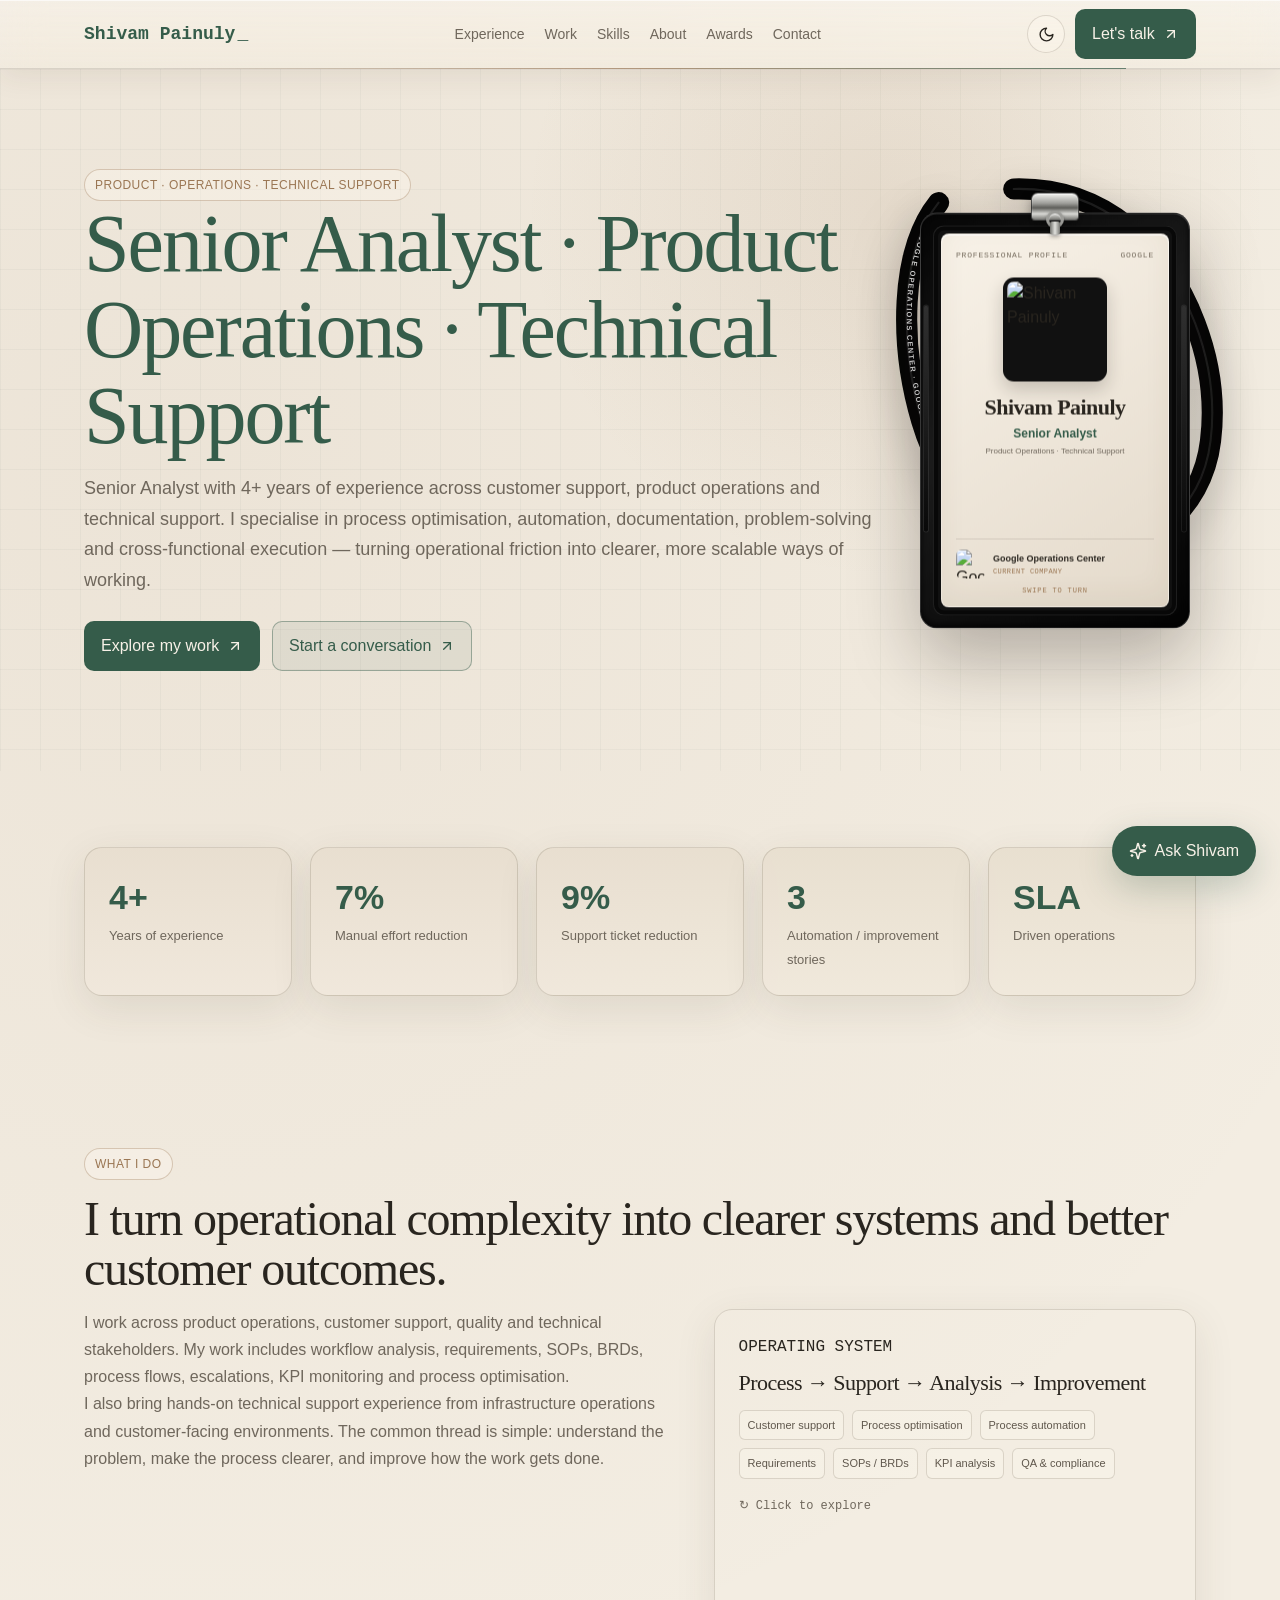
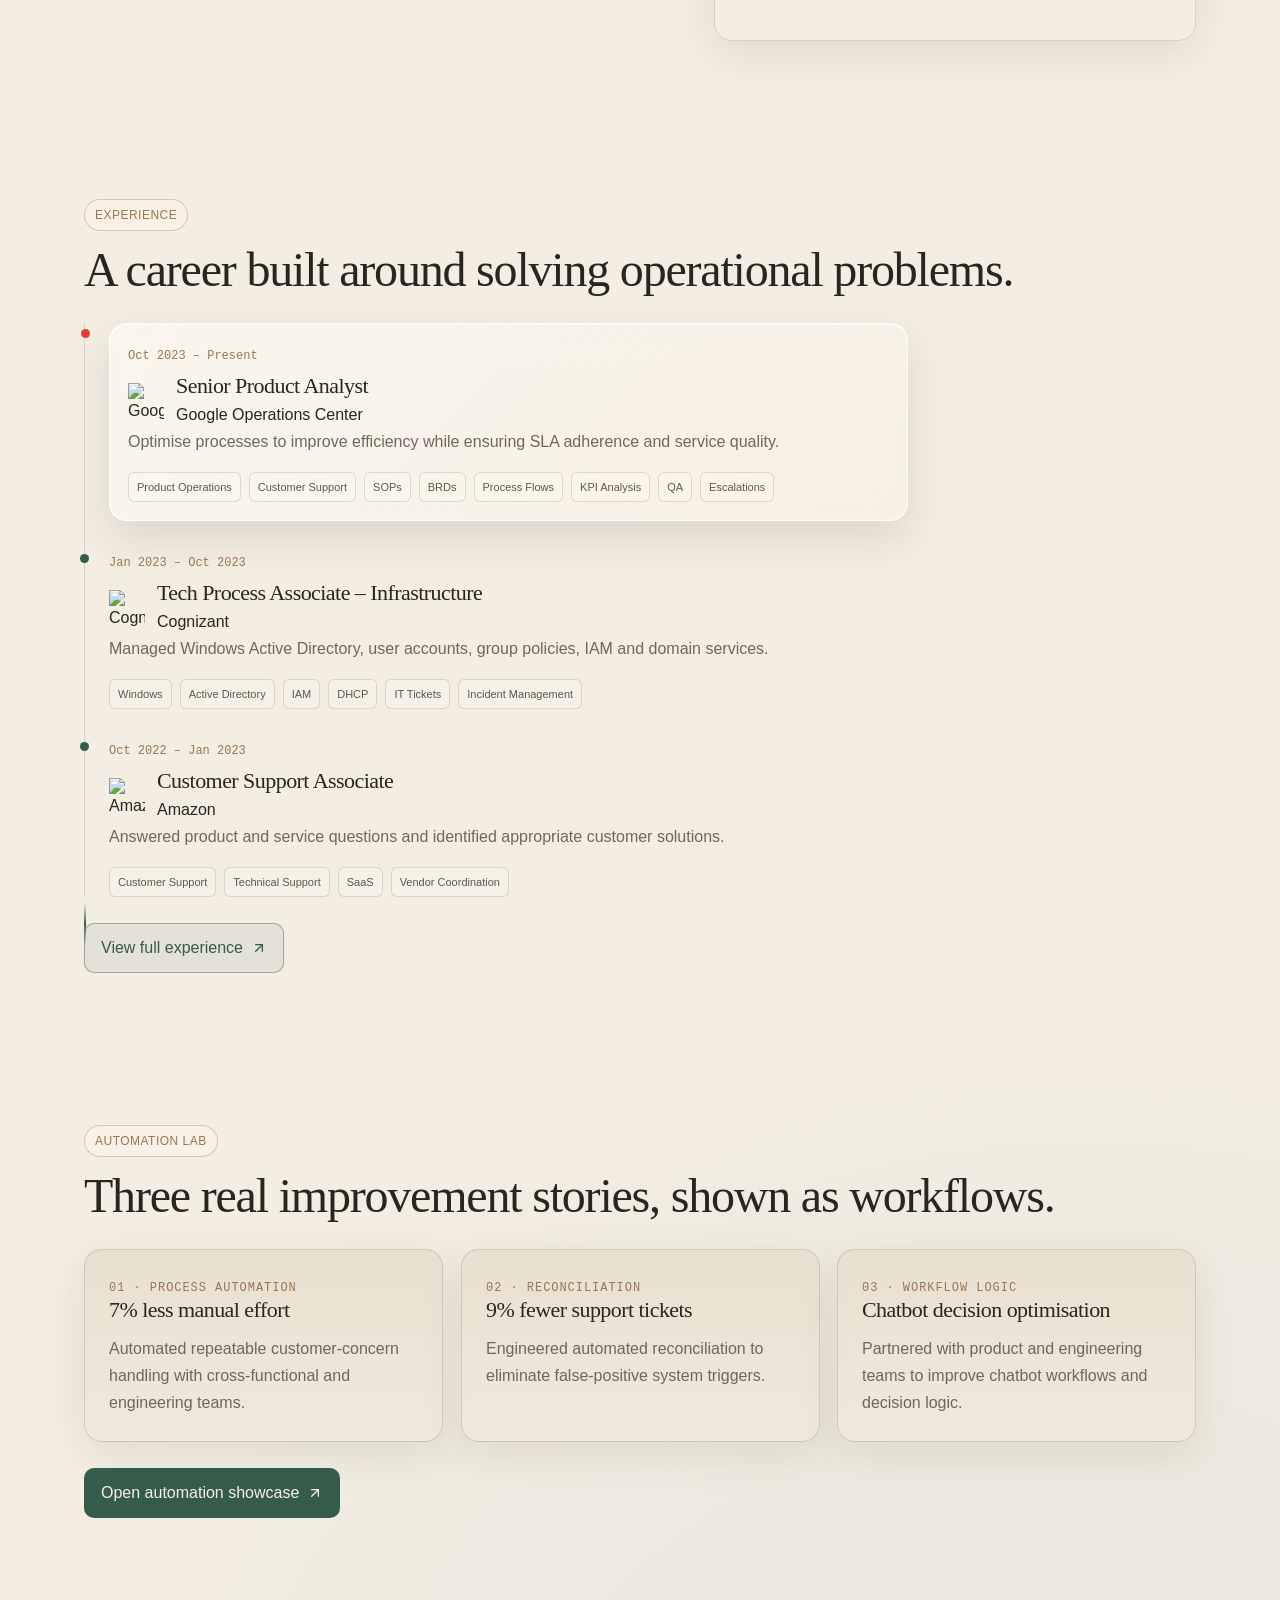
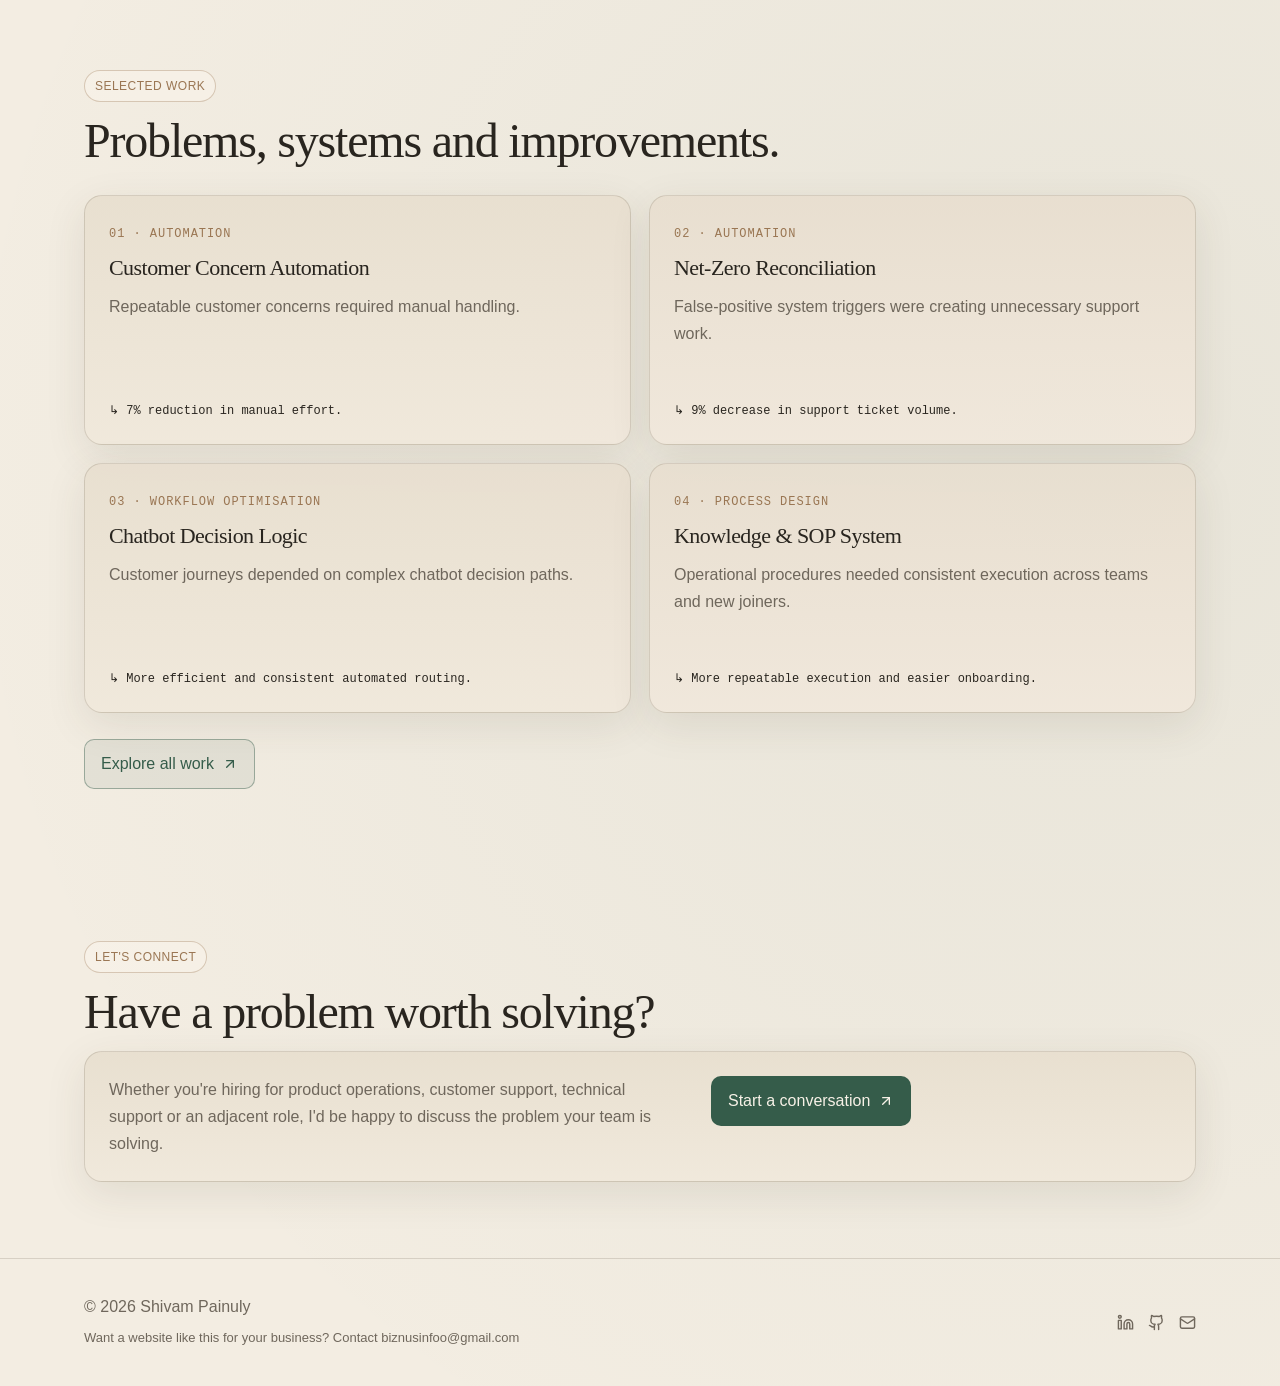
==== commit f51417ae: "Deploy portfolio" ====
--- a/index.html
+++ b/index.html
@@ -1 +1 @@
-<!DOCTYPE html><html lang="en"><head><meta charSet="utf-8"/><meta name="viewport" content="width=device-width, initial-scale=1"/><link rel="preload" as="image" href="https://lh3.googleusercontent.com/a/ACg8ocIhvmoqENKScD3hgpFCwxV1W5McimrIfh_f8sZzsZB-C-MFHr8C=s576-c-no"/><link rel="preload" as="image" href="https://toppng.com/uploads/preview/google-logo-transparent-png-11659866441wanynck5pd.png"/><link rel="preload" as="image" href="https://quickchart.io/qr?size=240&amp;margin=2&amp;text=https%3A%2F%2Fwww.linkedin.com%2Fin%2Fshivampainuly25"/><link rel="preload" as="image" href="https://companieslogo.com/img/orig/CTSH-82a8444b.png?t=1720244491"/><link rel="preload" as="image" href="https://pngimg.com/uploads/amazon/amazon_PNG5.png"/><link rel="stylesheet" href="/_next/static/css/72b8d5f822b90c6a.css" data-precedence="next"/><link rel="stylesheet" href="/_next/static/css/d11d143c8b70761f.css" data-precedence="next"/><link rel="preload" as="script" fetchPriority="low" href="/_next/static/chunks/webpack-acf621f17dadeb00.js"/><script src="/_next/static/chunks/fd9d1056-1f1f859026f5f0fa.js" async=""></script><script src="/_next/static/chunks/117-30466bd0496f49c3.js" async=""></script><script src="/_next/static/chunks/main-app-d07897a2666ac246.js" async=""></script><script src="/_next/static/chunks/135-14fbb002201c192c.js" async=""></script><script src="/_next/static/chunks/324-5b3e32ba634d34e5.js" async=""></script><script src="/_next/static/chunks/app/page-21471d243160355b.js" async=""></script><script src="/_next/static/chunks/app/layout-a945afa9ed5a9f94.js" async=""></script><title>Shivam Painuly — Resume</title><meta name="description" content="Resume of Shivam Painuly, Senior Product Analyst and Product Operations professional."/><script src="/_next/static/chunks/polyfills-42372ed130431b0a.js" noModule=""></script></head><body><nav class="nav NavGlow_navGlow__ptrOL"><div class="container navin"><a class="brand" aria-label="Shivam Painuly" href="/"><span class="brand-name"><span style="opacity:0;transform:translateY(8px)">S</span><span style="opacity:0;transform:translateY(8px)">h</span><span style="opacity:0;transform:translateY(8px)">i</span><span style="opacity:0;transform:translateY(8px)">v</span><span style="opacity:0;transform:translateY(8px)">a</span><span style="opacity:0;transform:translateY(8px)">m</span><span style="opacity:0;transform:translateY(8px)"> </span><span style="opacity:0;transform:translateY(8px)">P</span><span style="opacity:0;transform:translateY(8px)">a</span><span style="opacity:0;transform:translateY(8px)">i</span><span style="opacity:0;transform:translateY(8px)">n</span><span style="opacity:0;transform:translateY(8px)">u</span><span style="opacity:0;transform:translateY(8px)">l</span><span style="opacity:0;transform:translateY(8px)">y</span></span><span class="brand-cursor" aria-hidden="true">_</span></a><div class="links"><a href="/experience/">Experience</a><a href="/work/">Work</a><a href="/skills/">Skills</a><a href="/about/">About</a><a href="/awards/">Awards</a><a href="/contact/">Contact</a></div><div class="nav-actions"><button type="button" class="theme-toggle desktop-nav-control" aria-label="Switch to dark mode" title="Dark mode"><svg xmlns="http://www.w3.org/2000/svg" width="17" height="17" viewBox="0 0 24 24" fill="none" stroke="currentColor" stroke-width="2" stroke-linecap="round" stroke-linejoin="round" class="lucide lucide-moon"><path d="M12 3a6 6 0 0 0 9 9 9 9 0 1 1-9-9Z"></path></svg></button><div class="desktop-nav-control"><div style="transform:perspective(700px)"><a href="/contact" class="btn magnetic primary"><span>Let&#x27;s talk</span><svg xmlns="http://www.w3.org/2000/svg" width="16" height="16" viewBox="0 0 24 24" fill="none" stroke="currentColor" stroke-width="2" stroke-linecap="round" stroke-linejoin="round" class="lucide lucide-arrow-up-right"><path d="M7 7h10v10"></path><path d="M7 17 17 7"></path></svg></a></div></div><button type="button" class="mobile-menu-toggle" aria-label="Open navigation menu" aria-expanded="false"><svg xmlns="http://www.w3.org/2000/svg" width="22" height="22" viewBox="0 0 24 24" fill="none" stroke="currentColor" stroke-width="2" stroke-linecap="round" stroke-linejoin="round" class="lucide lucide-menu"><line x1="4" x2="20" y1="12" y2="12"></line><line x1="4" x2="20" y1="6" y2="6"></line><line x1="4" x2="20" y1="18" y2="18"></line></svg></button></div></div></nav><main class="home-main"><section class="hero"><div class="container hero-layout"><div class="hero-copy"><span class="pill">PRODUCT · OPERATIONS · TECHNICAL SUPPORT</span><h1><em>Senior Analyst · Product Operations · Technical Support</em></h1><p>Senior Analyst with 4+ years of experience across customer support, product operations and technical support. I specialise in process optimisation, automation, documentation, problem-solving and cross-functional execution — turning operational friction into clearer, more scalable ways of working.</p><div class="actions"><div style="transform:perspective(700px)"><a href="/work" class="btn magnetic primary"><span>Explore my work</span><svg xmlns="http://www.w3.org/2000/svg" width="16" height="16" viewBox="0 0 24 24" fill="none" stroke="currentColor" stroke-width="2" stroke-linecap="round" stroke-linejoin="round" class="lucide lucide-arrow-up-right"><path d="M7 7h10v10"></path><path d="M7 17 17 7"></path></svg></a></div><div style="transform:perspective(700px)"><a href="/contact" class="btn magnetic "><span>Start a conversation</span><svg xmlns="http://www.w3.org/2000/svg" width="16" height="16" viewBox="0 0 24 24" fill="none" stroke="currentColor" stroke-width="2" stroke-linecap="round" stroke-linejoin="round" class="lucide lucide-arrow-up-right"><path d="M7 7h10v10"></path><path d="M7 17 17 7"></path></svg></a></div></div></div><div class="jsx-ac7a5ec1356c6ee6 profile-id-wrap"><div aria-hidden="true" class="jsx-ac7a5ec1356c6ee6 profile-id-lanyard"><svg viewBox="0 0 330 430" role="presentation" class="jsx-ac7a5ec1356c6ee6"><defs class="jsx-ac7a5ec1356c6ee6"><path id="lanyardPath" d="M78 16 C20 78 25 198 82 284 C116 335 180 363 247 330 C307 301 318 213 286 142 C262 89 222 51 178 31" class="jsx-ac7a5ec1356c6ee6"></path></defs><path d="M78 16 C20 78 25 198 82 284 C116 335 180 363 247 330 C307 301 318 213 286 142 C262 89 222 51 178 31" fill="none" stroke="#070707" stroke-width="22" stroke-linecap="round" class="jsx-ac7a5ec1356c6ee6"></path><path d="M78 16 C20 78 25 198 82 284 C116 335 180 363 247 330 C307 301 318 213 286 142 C262 89 222 51 178 31" fill="none" stroke="rgba(255,255,255,.07)" stroke-width="2" class="jsx-ac7a5ec1356c6ee6"></path><text fill="rgba(235,230,220,.78)" font-size="7" font-family="Arial, sans-serif" font-weight="700" letter-spacing="1.4" class="jsx-ac7a5ec1356c6ee6"><textPath href="#lanyardPath" startOffset="8%" class="jsx-ac7a5ec1356c6ee6">GOOGLE OPERATIONS CENTER · GOOGLE OPERATIONS CENTER · GOOGLE OPERATIONS CENTER ·</textPath></text></svg></div><div aria-label="Interactive profile ID card. Swipe or drag left or right to flip." class="jsx-ac7a5ec1356c6ee6 profile-id-holder"><div aria-hidden="true" class="jsx-ac7a5ec1356c6ee6 profile-id-clip"><span class="jsx-ac7a5ec1356c6ee6"></span></div><div class="jsx-ac7a5ec1356c6ee6 profile-id-scene"><div class="jsx-ac7a5ec1356c6ee6 profile-id-case"><div class="jsx-ac7a5ec1356c6ee6 profile-id-card"><div class="jsx-ac7a5ec1356c6ee6 profile-id-face profile-id-front"><div class="jsx-ac7a5ec1356c6ee6 profile-id-topline"><span class="jsx-ac7a5ec1356c6ee6">PROFESSIONAL PROFILE</span><span class="jsx-ac7a5ec1356c6ee6">GOOGLE</span></div><div class="jsx-ac7a5ec1356c6ee6 profile-id-photo-frame"><img src="https://lh3.googleusercontent.com/a/ACg8ocIhvmoqENKScD3hgpFCwxV1W5McimrIfh_f8sZzsZB-C-MFHr8C=s576-c-no" alt="Shivam Painuly" draggable="false" class="jsx-ac7a5ec1356c6ee6"/></div><div class="jsx-ac7a5ec1356c6ee6 profile-id-name">Shivam Painuly</div><div class="jsx-ac7a5ec1356c6ee6 profile-id-role">Senior Analyst</div><div class="jsx-ac7a5ec1356c6ee6 profile-id-speciality">Product Operations · Technical Support</div><div class="jsx-ac7a5ec1356c6ee6 profile-id-company"><img src="https://toppng.com/uploads/preview/google-logo-transparent-png-11659866441wanynck5pd.png" alt="Google" draggable="false" class="jsx-ac7a5ec1356c6ee6"/><div class="jsx-ac7a5ec1356c6ee6"><strong class="jsx-ac7a5ec1356c6ee6">Google Operations Center</strong><span class="jsx-ac7a5ec1356c6ee6">CURRENT COMPANY</span></div></div><div class="jsx-ac7a5ec1356c6ee6 profile-id-hint">SWIPE TO TURN</div></div><div class="jsx-ac7a5ec1356c6ee6 profile-id-face profile-id-back"><div class="jsx-ac7a5ec1356c6ee6 profile-id-back-brand"><span class="jsx-ac7a5ec1356c6ee6">SHIVAM PAINULY</span><small class="jsx-ac7a5ec1356c6ee6">PROFESSIONAL PROFILE</small></div><div class="jsx-ac7a5ec1356c6ee6 profile-id-qr"><img src="https://quickchart.io/qr?size=240&amp;margin=2&amp;text=https%3A%2F%2Fwww.linkedin.com%2Fin%2Fshivampainuly25" alt="QR code linking to Shivam Painuly on LinkedIn" draggable="false" class="jsx-ac7a5ec1356c6ee6"/></div><div class="jsx-ac7a5ec1356c6ee6 profile-id-scan">SCAN TO CONNECT</div><div class="jsx-ac7a5ec1356c6ee6 profile-id-linkedin">LINKEDIN / SHIVAMPAINULY25</div><div class="jsx-ac7a5ec1356c6ee6 profile-id-hint">SWIPE TO RETURN</div></div></div></div></div><div class="jsx-ac7a5ec1356c6ee6 profile-id-bezel profile-id-bezel-left"></div><div class="jsx-ac7a5ec1356c6ee6 profile-id-bezel profile-id-bezel-right"></div></div></div></div></section><section><div class="container"><div class="grid metrics"><a class="metric-link" href="/experience/"><div class="card metric"><strong>4+</strong><span>Years of experience</span></div></a><div><div class="card metric"><strong>0<!-- -->%</strong><span>Manual effort reduction</span></div></div><div><div class="card metric"><strong>0<!-- -->%</strong><span>Support ticket reduction</span></div></div><div><div class="card metric"><strong>0</strong><span>Automation / improvement stories</span></div></div><div><div class="card metric"><strong>SLA</strong><span>Driven operations</span></div></div></div></div></section><section><div class="container"><span class="pill">WHAT I DO</span><h2>I turn operational complexity into clearer systems and better customer outcomes.</h2><div class="split"><div><p class="muted">I work across product operations, customer support, quality and technical stakeholders. My work includes workflow analysis, requirements, SOPs, BRDs, process flows, escalations, KPI monitoring and process optimisation.</p><p class="muted">I also bring hands-on technical support experience from infrastructure operations and customer-facing environments. The common thread is simple: understand the problem, make the process clearer, and improve how the work gets done.</p></div><div class="operating-system-wrap" style="perspective:1200px"><button type="button" aria-label="Show how I operate" class="card operating-system-card" style="width:100%;min-height:330px;border:1px solid var(--border);text-align:left;cursor:pointer;background:transparent;padding:0;transform-style:preserve-3d"><div style="position:relative;min-height:330px;transform-style:preserve-3d"><div class="operating-system-face" style="position:absolute;inset:0;padding:24px;backface-visibility:hidden"><span class="mono amber">OPERATING SYSTEM</span><h3 style="margin-top:12px">Process → Support → Analysis → Improvement</h3><div class="tags"><span class="tag">Customer support</span><span class="tag">Process optimisation</span><span class="tag">Process automation</span><span class="tag">Requirements</span><span class="tag">SOPs / BRDs</span><span class="tag">KPI analysis</span><span class="tag">QA &amp; compliance</span></div><span class="mono muted" style="display:block;margin-top:18px;font-size:12px">↻ Click to explore</span></div><div class="operating-system-face" style="position:absolute;inset:0;padding:24px;backface-visibility:hidden;transform:rotateY(180deg)"><span class="mono amber">HOW I OPERATE</span><div style="display:grid;gap:8px;margin-top:12px"><div><b>01 — Process</b><p class="muted" style="margin:2px 0 0;font-size:13px">Understand the workflow, friction and SLA requirements.</p></div><div><b>02 — Support</b><p class="muted" style="margin:2px 0 0;font-size:13px">Diagnose issues and resolve or escalate systematically.</p></div><div><b>03 — Analysis</b><p class="muted" style="margin:2px 0 0;font-size:13px">Identify patterns, root causes and operational gaps.</p></div><div><b>04 — Improvement</b><p class="muted" style="margin:2px 0 0;font-size:13px">Turn findings into clearer processes, automation or documentation.</p></div></div></div></div></button></div></div></div></section><section><div class="container"><span class="pill">EXPERIENCE</span><h2>A career built around solving operational problems.</h2><div class="timeline TimelinePulse_timelinePulse__wOZDQ"><article class="timeline-item" style="padding:18px;margin:0 3in 0 0;border:1px solid rgba(255,255,255,.78);border-radius:18px;background:linear-gradient(135deg,rgba(255,255,255,.48),rgba(255,250,241,.22));box-shadow:0 18px 42px rgba(73,57,42,.12),inset 0 1px 0 rgba(255,255,255,.82),inset 0 -1px 0 rgba(255,255,255,.18);backdrop-filter:blur(18px) saturate(135%);-webkit-backdrop-filter:blur(18px) saturate(135%)"><span class="period">Oct 2023 – Present</span><div style="display:flex;align-items:center;gap:12px;margin-top:8px"><img src="https://toppng.com/uploads/preview/google-logo-transparent-png-11659866441wanynck5pd.png" alt="Google Operations Center logo" width="36" height="36" style="width:36px;height:36px;object-fit:contain"/><div><h3 style="margin:0">Senior Product Analyst</h3><p class="accent" style="margin-top:4px">Google Operations Center</p></div></div><p class="muted">Optimise processes to improve efficiency while ensuring SLA adherence and service quality.</p><div class="tags"><span class="tag">Product Operations</span><span class="tag">Customer Support</span><span class="tag">SOPs</span><span class="tag">BRDs</span><span class="tag">Process Flows</span><span class="tag">KPI Analysis</span><span class="tag">QA</span><span class="tag">Escalations</span></div></article><article class="timeline-item"><span class="period">Jan 2023 – Oct 2023</span><div style="display:flex;align-items:center;gap:12px;margin-top:8px"><img src="https://companieslogo.com/img/orig/CTSH-82a8444b.png?t=1720244491" alt="Cognizant logo" width="36" height="36" style="width:36px;height:36px;object-fit:contain"/><div><h3 style="margin:0">Tech Process Associate – Infrastructure</h3><p class="accent" style="margin-top:4px">Cognizant</p></div></div><p class="muted">Managed Windows Active Directory, user accounts, group policies, IAM and domain services.</p><div class="tags"><span class="tag">Windows</span><span class="tag">Active Directory</span><span class="tag">IAM</span><span class="tag">DHCP</span><span class="tag">IT Tickets</span><span class="tag">Incident Management</span></div></article><article class="timeline-item"><span class="period">Oct 2022 – Jan 2023</span><div style="display:flex;align-items:center;gap:12px;margin-top:8px"><img src="https://pngimg.com/uploads/amazon/amazon_PNG5.png" alt="Amazon logo" width="36" height="36" style="width:36px;height:36px;object-fit:contain"/><div><h3 style="margin:0">Customer Support Associate</h3><p class="accent" style="margin-top:4px">Amazon</p></div></div><p class="muted">Answered product and service questions and identified appropriate customer solutions.</p><div class="tags"><span class="tag">Customer Support</span><span class="tag">Technical Support</span><span class="tag">SaaS</span><span class="tag">Vendor Coordination</span></div></article></div><div class="actions"><div style="transform:perspective(700px)"><a href="/experience" class="btn magnetic "><span>View full experience</span><svg xmlns="http://www.w3.org/2000/svg" width="16" height="16" viewBox="0 0 24 24" fill="none" stroke="currentColor" stroke-width="2" stroke-linecap="round" stroke-linejoin="round" class="lucide lucide-arrow-up-right"><path d="M7 7h10v10"></path><path d="M7 17 17 7"></path></svg></a></div></div></div></section><section><div class="container"><span class="pill">AUTOMATION LAB</span><h2>Three real improvement stories, shown as workflows.</h2><div class="automation-teaser-grid"><article class="card " style="transition:transform 180ms ease-out;will-change:transform"><span class="domain">01 · PROCESS AUTOMATION</span><h3>7% less manual effort</h3><p class="muted">Automated repeatable customer-concern handling with cross-functional and engineering teams.</p></article><article class="card " style="transition:transform 180ms ease-out;will-change:transform"><span class="domain">02 · RECONCILIATION</span><h3>9% fewer support tickets</h3><p class="muted">Engineered automated reconciliation to eliminate false-positive system triggers.</p></article><article class="card " style="transition:transform 180ms ease-out;will-change:transform"><span class="domain">03 · WORKFLOW LOGIC</span><h3>Chatbot decision optimisation</h3><p class="muted">Partnered with product and engineering teams to improve chatbot workflows and decision logic.</p></article></div><div class="actions"><div style="transform:perspective(700px)"><a href="/work" class="btn magnetic primary"><span>Open automation showcase</span><svg xmlns="http://www.w3.org/2000/svg" width="16" height="16" viewBox="0 0 24 24" fill="none" stroke="currentColor" stroke-width="2" stroke-linecap="round" stroke-linejoin="round" class="lucide lucide-arrow-up-right"><path d="M7 7h10v10"></path><path d="M7 17 17 7"></path></svg></a></div></div></div></section><section><div class="container"><span class="pill">SELECTED WORK</span><h2>Problems, systems and improvements.</h2><div class="work-grid"><article class="card work-card" style="transition:transform 180ms ease-out;will-change:transform"><div><span class="domain">0<!-- -->1<!-- --> · <!-- -->Automation</span><h3 style="margin-top:12px">Customer Concern Automation</h3><p class="muted">Repeatable customer concerns required manual handling.</p></div><span class="mono accent" style="font-size:12px">↳ <!-- -->7% reduction in manual effort.</span></article><article class="card work-card" style="transition:transform 180ms ease-out;will-change:transform"><div><span class="domain">0<!-- -->2<!-- --> · <!-- -->Automation</span><h3 style="margin-top:12px">Net-Zero Reconciliation</h3><p class="muted">False-positive system triggers were creating unnecessary support work.</p></div><span class="mono accent" style="font-size:12px">↳ <!-- -->9% decrease in support ticket volume.</span></article><article class="card work-card" style="transition:transform 180ms ease-out;will-change:transform"><div><span class="domain">0<!-- -->3<!-- --> · <!-- -->Workflow Optimisation</span><h3 style="margin-top:12px">Chatbot Decision Logic</h3><p class="muted">Customer journeys depended on complex chatbot decision paths.</p></div><span class="mono accent" style="font-size:12px">↳ <!-- -->More efficient and consistent automated routing.</span></article><article class="card work-card" style="transition:transform 180ms ease-out;will-change:transform"><div><span class="domain">0<!-- -->4<!-- --> · <!-- -->Process Design</span><h3 style="margin-top:12px">Knowledge &amp; SOP System</h3><p class="muted">Operational procedures needed consistent execution across teams and new joiners.</p></div><span class="mono accent" style="font-size:12px">↳ <!-- -->More repeatable execution and easier onboarding.</span></article></div><div class="actions"><div style="transform:perspective(700px)"><a href="/work" class="btn magnetic "><span>Explore all work</span><svg xmlns="http://www.w3.org/2000/svg" width="16" height="16" viewBox="0 0 24 24" fill="none" stroke="currentColor" stroke-width="2" stroke-linecap="round" stroke-linejoin="round" class="lucide lucide-arrow-up-right"><path d="M7 7h10v10"></path><path d="M7 17 17 7"></path></svg></a></div></div></div></section><section><div class="container"><span class="pill">LET&#x27;S CONNECT</span><h2>Have a problem worth solving?</h2><div class="card"><div class="split"><p class="muted">Whether you&#x27;re hiring for product operations, customer support, technical support or an adjacent role, I&#x27;d be happy to discuss the problem your team is solving.</p><div style="transform:perspective(700px)"><a href="/contact" class="btn magnetic primary"><span>Start a conversation</span><svg xmlns="http://www.w3.org/2000/svg" width="16" height="16" viewBox="0 0 24 24" fill="none" stroke="currentColor" stroke-width="2" stroke-linecap="round" stroke-linejoin="round" class="lucide lucide-arrow-up-right"><path d="M7 7h10v10"></path><path d="M7 17 17 7"></path></svg></a></div></div></div></div></section></main><footer class="jsx-5d136e500ebc2c09"><div class="jsx-5d136e500ebc2c09 container footerin"><div class="jsx-5d136e500ebc2c09"><span class="jsx-5d136e500ebc2c09">© <!-- -->2026<!-- --> <!-- -->Shivam Painuly</span><p style="margin:8px 0 0;font-size:13px" class="jsx-5d136e500ebc2c09 muted">Want a website like this for your business? Contact <a href="mailto:biznusinfoo@gmail.com" class="jsx-5d136e500ebc2c09 accent">biznusinfoo@gmail.com</a></p></div><div class="jsx-5d136e500ebc2c09 socials"><a href="https://www.linkedin.com/in/shivampainuly25" target="_blank" rel="noreferrer" class="jsx-5d136e500ebc2c09"><svg xmlns="http://www.w3.org/2000/svg" width="17" height="17" viewBox="0 0 24 24" fill="none" stroke="currentColor" stroke-width="2" stroke-linecap="round" stroke-linejoin="round" class="lucide lucide-linkedin"><path d="M16 8a6 6 0 0 1 6 6v7h-4v-7a2 2 0 0 0-2-2 2 2 0 0 0-2 2v7h-4v-7a6 6 0 0 1 6-6z"></path><rect width="4" height="12" x="2" y="9"></rect><circle cx="4" cy="4" r="2"></circle></svg></a><a href="https://github.com/Shivampainuly" target="_blank" rel="noreferrer" class="jsx-5d136e500ebc2c09"><svg xmlns="http://www.w3.org/2000/svg" width="17" height="17" viewBox="0 0 24 24" fill="none" stroke="currentColor" stroke-width="2" stroke-linecap="round" stroke-linejoin="round" class="lucide lucide-github"><path d="M15 22v-4a4.8 4.8 0 0 0-1-3.5c3 0 6-2 6-5.5.08-1.25-.27-2.48-1-3.5.28-1.15.28-2.35 0-3.5 0 0-1 0-3 1.5-2.64-.5-5.36-.5-8 0C6 2 5 2 5 2c-.3 1.15-.3 2.35 0 3.5A5.403 5.403 0 0 0 4 9c0 3.5 3 5.5 6 5.5-.39.49-.68 1.05-.85 1.65-.17.6-.22 1.23-.15 1.85v4"></path><path d="M9 18c-4.51 2-5-2-7-2"></path></svg></a><a href="mailto:shivampainuly01@gmail.com" class="jsx-5d136e500ebc2c09"><svg xmlns="http://www.w3.org/2000/svg" width="17" height="17" viewBox="0 0 24 24" fill="none" stroke="currentColor" stroke-width="2" stroke-linecap="round" stroke-linejoin="round" class="lucide lucide-mail"><rect width="20" height="16" x="2" y="4" rx="2"></rect><path d="m22 7-8.97 5.7a1.94 1.94 0 0 1-2.06 0L2 7"></path></svg></a></div></div></footer><button aria-label="Open Shivam AI assistant" class="chat-launcher"><svg xmlns="http://www.w3.org/2000/svg" width="18" height="18" viewBox="0 0 24 24" fill="none" stroke="currentColor" stroke-width="2" stroke-linecap="round" stroke-linejoin="round" class="lucide lucide-sparkles"><path d="M9.937 15.5A2 2 0 0 0 8.5 14.063l-6.135-1.582a.5.5 0 0 1 0-.962L8.5 9.936A2 2 0 0 0 9.937 8.5l1.582-6.135a.5.5 0 0 1 .963 0L14.063 8.5A2 2 0 0 0 15.5 9.937l6.135 1.581a.5.5 0 0 1 0 .964L15.5 14.063a2 2 0 0 0-1.437 1.437l-1.582 6.135a.5.5 0 0 1-.963 0z"></path><path d="M20 3v4"></path><path d="M22 5h-4"></path><path d="M4 17v2"></path><path d="M5 18H3"></path></svg><span>Ask Shivam</span></button><script src="/_next/static/chunks/webpack-acf621f17dadeb00.js" async=""></script><script>(self.__next_f=self.__next_f||[]).push([0]);self.__next_f.push([2,null])</script><script>self.__next_f.push([1,"1:HL[\"/_next/static/css/72b8d5f822b90c6a.css\",\"style\"]\n2:HL[\"/_next/static/css/d11d143c8b70761f.css\",\"style\"]\n"])</script><script>self.__next_f.push([1,"3:I[2846,[],\"\"]\n5:I[324,[\"135\",\"static/chunks/135-14fbb002201c192c.js\",\"324\",\"static/chunks/324-5b3e32ba634d34e5.js\",\"931\",\"static/chunks/app/page-21471d243160355b.js\"],\"Shell\"]\n6:I[7840,[\"135\",\"static/chunks/135-14fbb002201c192c.js\",\"324\",\"static/chunks/324-5b3e32ba634d34e5.js\",\"931\",\"static/chunks/app/page-21471d243160355b.js\"],\"MagneticButton\"]\n7:I[8278,[\"135\",\"static/chunks/135-14fbb002201c192c.js\",\"324\",\"static/chunks/324-5b3e32ba634d34e5.js\",\"931\",\"static/chunks/app/page-21471d243160355b.js\"],\"ProfileIdCard\"]\n8:I[6430,[\"135\",\"static/chunks/135-14fbb002201c192c.js\",\"324\",\"static/chunks/324-5b3e32ba634d34e5.js\",\"931\",\"static/chunks/app/page-21471d243160355b.js\"],\"Metrics\"]\n9:I[324,[\"135\",\"static/chunks/135-14fbb002201c192c.js\",\"324\",\"static/chunks/324-5b3e32ba634d34e5.js\",\"931\",\"static/chunks/app/page-21471d243160355b.js\"],\"Section\"]\na:I[6936,[\"135\",\"static/chunks/135-14fbb002201c192c.js\",\"324\",\"static/chunks/324-5b3e32ba634d34e5.js\",\"931\",\"static/chunks/app/page-21471d243160355b.js\"],\"OperatingSystemCard\"]\nb:I[7536,[\"135\",\"static/chunks/135-14fbb002201c192c.js\",\"324\",\"static/chunks/324-5b3e32ba634d34e5.js\",\"931\",\"static/chunks/app/page-21471d243160355b.js\"],\"MagneticCard\"]\nc:I[710,[\"185\",\"static/chunks/app/layout-a945afa9ed5a9f94.js\"],\"ProtectionGuard\"]\nd:I[4707,[],\"\"]\ne:I[6423,[],\"\"]\n10:I[1060,[],\"\"]\n11:[]\n"])</script><script>self.__next_f.push([1,"0:[\"$\",\"$L3\",null,{\"buildId\":\"0T0O3YrLAJwp977MMJVu2\",\"assetPrefix\":\"\",\"urlParts\":[\"\",\"\"],\"initialTree\":[\"\",{\"children\":[\"__PAGE__\",{}]},\"$undefined\",\"$undefined\",true],\"initialSeedData\":[\"\",{\"children\":[\"__PAGE__\",{},[[\"$L4\",[\"$\",\"$L5\",null,{\"children\":[\"$\",\"main\",null,{\"className\":\"home-main\",\"children\":[[\"$\",\"section\",null,{\"className\":\"hero\",\"children\":[\"$\",\"div\",null,{\"className\":\"container hero-layout\",\"children\":[[\"$\",\"div\",null,{\"className\":\"hero-copy\",\"children\":[[\"$\",\"span\",null,{\"className\":\"pill\",\"children\":\"PRODUCT · OPERATIONS · TECHNICAL SUPPORT\"}],[\"$\",\"h1\",null,{\"children\":[\"$\",\"em\",null,{\"children\":\"Senior Analyst · Product Operations · Technical Support\"}]}],[\"$\",\"p\",null,{\"children\":\"Senior Analyst with 4+ years of experience across customer support, product operations and technical support. I specialise in process optimisation, automation, documentation, problem-solving and cross-functional execution — turning operational friction into clearer, more scalable ways of working.\"}],[\"$\",\"div\",null,{\"className\":\"actions\",\"children\":[[\"$\",\"$L6\",null,{\"href\":\"/work\",\"primary\":true,\"children\":\"Explore my work\"}],[\"$\",\"$L6\",null,{\"href\":\"/contact\",\"children\":\"Start a conversation\"}]]}]]}],[\"$\",\"$L7\",null,{}]]}]}],[\"$\",\"section\",null,{\"children\":[\"$\",\"div\",null,{\"className\":\"container\",\"children\":[\"$\",\"$L8\",null,{}]}]}],[\"$\",\"$L9\",null,{\"label\":\"WHAT I DO\",\"title\":\"I turn operational complexity into clearer systems and better customer outcomes.\",\"children\":[\"$\",\"div\",null,{\"className\":\"split\",\"children\":[[\"$\",\"div\",null,{\"children\":[[\"$\",\"p\",null,{\"className\":\"muted\",\"children\":\"I work across product operations, customer support, quality and technical stakeholders. My work includes workflow analysis, requirements, SOPs, BRDs, process flows, escalations, KPI monitoring and process optimisation.\"}],[\"$\",\"p\",null,{\"className\":\"muted\",\"children\":\"I also bring hands-on technical support experience from infrastructure operations and customer-facing environments. The common thread is simple: understand the problem, make the process clearer, and improve how the work gets done.\"}]]}],[\"$\",\"$La\",null,{}]]}]}],[\"$\",\"$L9\",null,{\"label\":\"EXPERIENCE\",\"title\":\"A career built around solving operational problems.\",\"children\":[[\"$\",\"div\",null,{\"className\":\"timeline TimelinePulse_timelinePulse__wOZDQ\",\"children\":[[\"$\",\"article\",\"Google Operations Center\",{\"className\":\"timeline-item\",\"style\":{\"padding\":\"18px\",\"margin\":\"0 3in 0 0\",\"border\":\"1px solid rgba(255,255,255,.78)\",\"borderRadius\":18,\"background\":\"linear-gradient(135deg,rgba(255,255,255,.48),rgba(255,250,241,.22))\",\"boxShadow\":\"0 18px 42px rgba(73,57,42,.12),inset 0 1px 0 rgba(255,255,255,.82),inset 0 -1px 0 rgba(255,255,255,.18)\",\"backdropFilter\":\"blur(18px) saturate(135%)\",\"WebkitBackdropFilter\":\"blur(18px) saturate(135%)\"},\"children\":[[\"$\",\"span\",null,{\"className\":\"period\",\"children\":\"Oct 2023 – Present\"}],[\"$\",\"div\",null,{\"style\":{\"display\":\"flex\",\"alignItems\":\"center\",\"gap\":12,\"marginTop\":8},\"children\":[[\"$\",\"img\",null,{\"src\":\"https://toppng.com/uploads/preview/google-logo-transparent-png-11659866441wanynck5pd.png\",\"alt\":\"Google Operations Center logo\",\"width\":36,\"height\":36,\"style\":{\"width\":36,\"height\":36,\"objectFit\":\"contain\"}}],[\"$\",\"div\",null,{\"children\":[[\"$\",\"h3\",null,{\"style\":{\"margin\":0},\"children\":\"Senior Product Analyst\"}],[\"$\",\"p\",null,{\"className\":\"accent\",\"style\":{\"marginTop\":4},\"children\":\"Google Operations Center\"}]]}]]}],[\"$\",\"p\",null,{\"className\":\"muted\",\"children\":\"Optimise processes to improve efficiency while ensuring SLA adherence and service quality.\"}],[\"$\",\"div\",null,{\"className\":\"tags\",\"children\":[[\"$\",\"span\",\"Product Operations\",{\"className\":\"tag\",\"children\":\"Product Operations\"}],[\"$\",\"span\",\"Customer Support\",{\"className\":\"tag\",\"children\":\"Customer Support\"}],[\"$\",\"span\",\"SOPs\",{\"className\":\"tag\",\"children\":\"SOPs\"}],[\"$\",\"span\",\"BRDs\",{\"className\":\"tag\",\"children\":\"BRDs\"}],[\"$\",\"span\",\"Process Flows\",{\"className\":\"tag\",\"children\":\"Process Flows\"}],[\"$\",\"span\",\"KPI Analysis\",{\"className\":\"tag\",\"children\":\"KPI Analysis\"}],[\"$\",\"span\",\"QA\",{\"className\":\"tag\",\"children\":\"QA\"}],[\"$\",\"span\",\"Escalations\",{\"className\":\"tag\",\"children\":\"Escalations\"}]]}]]}],[\"$\",\"article\",\"Cognizant\",{\"className\":\"timeline-item\",\"style\":\"$undefined\",\"children\":[[\"$\",\"span\",null,{\"className\":\"period\",\"children\":\"Jan 2023 – Oct 2023\"}],[\"$\",\"div\",null,{\"style\":{\"display\":\"flex\",\"alignItems\":\"center\",\"gap\":12,\"marginTop\":8},\"children\":[[\"$\",\"img\",null,{\"src\":\"https://companieslogo.com/img/orig/CTSH-82a8444b.png?t=1720244491\",\"alt\":\"Cognizant logo\",\"width\":36,\"height\":36,\"style\":{\"width\":36,\"height\":36,\"objectFit\":\"contain\"}}],[\"$\",\"div\",null,{\"children\":[[\"$\",\"h3\",null,{\"style\":{\"margin\":0},\"children\":\"Tech Process Associate – Infrastructure\"}],[\"$\",\"p\",null,{\"className\":\"accent\",\"style\":{\"marginTop\":4},\"children\":\"Cognizant\"}]]}]]}],[\"$\",\"p\",null,{\"className\":\"muted\",\"children\":\"Managed Windows Active Directory, user accounts, group policies, IAM and domain services.\"}],[\"$\",\"div\",null,{\"className\":\"tags\",\"children\":[[\"$\",\"span\",\"Windows\",{\"className\":\"tag\",\"children\":\"Windows\"}],[\"$\",\"span\",\"Active Directory\",{\"className\":\"tag\",\"children\":\"Active Directory\"}],[\"$\",\"span\",\"IAM\",{\"className\":\"tag\",\"children\":\"IAM\"}],[\"$\",\"span\",\"DHCP\",{\"className\":\"tag\",\"children\":\"DHCP\"}],[\"$\",\"span\",\"IT Tickets\",{\"className\":\"tag\",\"children\":\"IT Tickets\"}],[\"$\",\"span\",\"Incident Management\",{\"className\":\"tag\",\"children\":\"Incident Management\"}]]}]]}],[\"$\",\"article\",\"Amazon\",{\"className\":\"timeline-item\",\"style\":\"$undefined\",\"children\":[[\"$\",\"span\",null,{\"className\":\"period\",\"children\":\"Oct 2022 – Jan 2023\"}],[\"$\",\"div\",null,{\"style\":{\"display\":\"flex\",\"alignItems\":\"center\",\"gap\":12,\"marginTop\":8},\"children\":[[\"$\",\"img\",null,{\"src\":\"https://pngimg.com/uploads/amazon/amazon_PNG5.png\",\"alt\":\"Amazon logo\",\"width\":36,\"height\":36,\"style\":{\"width\":36,\"height\":36,\"objectFit\":\"contain\"}}],[\"$\",\"div\",null,{\"children\":[[\"$\",\"h3\",null,{\"style\":{\"margin\":0},\"children\":\"Customer Support Associate\"}],[\"$\",\"p\",null,{\"className\":\"accent\",\"style\":{\"marginTop\":4},\"children\":\"Amazon\"}]]}]]}],[\"$\",\"p\",null,{\"className\":\"muted\",\"children\":\"Answered product and service questions and identified appropriate customer solutions.\"}],[\"$\",\"div\",null,{\"className\":\"tags\",\"children\":[[\"$\",\"span\",\"Customer Support\",{\"className\":\"tag\",\"children\":\"Customer Support\"}],[\"$\",\"span\",\"Technical Support\",{\"className\":\"tag\",\"children\":\"Technical Support\"}],[\"$\",\"span\",\"SaaS\",{\"className\":\"tag\",\"children\":\"SaaS\"}],[\"$\",\"span\",\"Vendor Coordination\",{\"className\":\"tag\",\"children\":\"Vendor Coordination\"}]]}]]}]]}],[\"$\",\"div\",null,{\"className\":\"actions\",\"children\":[\"$\",\"$L6\",null,{\"href\":\"/experience\",\"children\":\"View full experience\"}]}]]}],[\"$\",\"$L9\",null,{\"label\":\"AUTOMATION LAB\",\"title\":\"Three real improvement stories, shown as workflows.\",\"children\":[[\"$\",\"div\",null,{\"className\":\"automation-teaser-grid\",\"children\":[[\"$\",\"$Lb\",null,{\"children\":[[\"$\",\"span\",null,{\"className\":\"domain\",\"children\":\"01 · PROCESS AUTOMATION\"}],[\"$\",\"h3\",null,{\"children\":\"7% less manual effort\"}],[\"$\",\"p\",null,{\"className\":\"muted\",\"children\":\"Automated repeatable customer-concern handling with cross-functional and engineering teams.\"}]]}],[\"$\",\"$Lb\",null,{\"children\":[[\"$\",\"span\",null,{\"className\":\"domain\",\"children\":\"02 · RECONCILIATION\"}],[\"$\",\"h3\",null,{\"children\":\"9% fewer support tickets\"}],[\"$\",\"p\",null,{\"className\":\"muted\",\"children\":\"Engineered automated reconciliation to eliminate false-positive system triggers.\"}]]}],[\"$\",\"$Lb\",null,{\"children\":[[\"$\",\"span\",null,{\"className\":\"domain\",\"children\":\"03 · WORKFLOW LOGIC\"}],[\"$\",\"h3\",null,{\"children\":\"Chatbot decision optimisation\"}],[\"$\",\"p\",null,{\"className\":\"muted\",\"children\":\"Partnered with product and engineering teams to improve chatbot workflows and decision logic.\"}]]}]]}],[\"$\",\"div\",null,{\"className\":\"actions\",\"children\":[\"$\",\"$L6\",null,{\"href\":\"/work\",\"primary\":true,\"children\":\"Open automation showcase\"}]}]]}],[\"$\",\"$L9\",null,{\"label\":\"SELECTED WORK\",\"title\":\"Problems, systems and improvements.\",\"children\":[[\"$\",\"div\",null,{\"className\":\"work-grid\",\"children\":[[\"$\",\"$Lb\",\"Customer Concern Automation\",{\"className\":\"work-card\",\"children\":[[\"$\",\"div\",null,{\"children\":[[\"$\",\"span\",null,{\"className\":\"domain\",\"children\":[\"0\",1,\" · \",\"Automation\"]}],[\"$\",\"h3\",null,{\"style\":{\"marginTop\":12},\"children\":\"Customer Concern Automation\"}],[\"$\",\"p\",null,{\"className\":\"muted\",\"children\":\"Repeatable customer concerns required manual handling.\"}]]}],[\"$\",\"span\",null,{\"className\":\"mono accent\",\"style\":{\"fontSize\":12},\"children\":[\"↳ \",\"7% reduction in manual effort.\"]}]]}],[\"$\",\"$Lb\",\"Net-Zero Reconciliation\",{\"className\":\"work-card\",\"children\":[[\"$\",\"div\",null,{\"children\":[[\"$\",\"span\",null,{\"className\":\"domain\",\"children\":[\"0\",2,\" · \",\"Automation\"]}],[\"$\",\"h3\",null,{\"style\":{\"marginTop\":12},\"children\":\"Net-Zero Reconciliation\"}],[\"$\",\"p\",null,{\"className\":\"muted\",\"children\":\"False-positive system triggers were creating unnecessary support work.\"}]]}],[\"$\",\"span\",null,{\"className\":\"mono accent\",\"style\":{\"fontSize\":12},\"children\":[\"↳ \",\"9% decrease in support ticket volume.\"]}]]}],[\"$\",\"$Lb\",\"Chatbot Decision Logic\",{\"className\":\"work-card\",\"children\":[[\"$\",\"div\",null,{\"children\":[[\"$\",\"span\",null,{\"className\":\"domain\",\"children\":[\"0\",3,\" · \",\"Workflow Optimisation\"]}],[\"$\",\"h3\",null,{\"style\":{\"marginTop\":12},\"children\":\"Chatbot Decision Logic\"}],[\"$\",\"p\",null,{\"className\":\"muted\",\"children\":\"Customer journeys depended on complex chatbot decision paths.\"}]]}],[\"$\",\"span\",null,{\"className\":\"mono accent\",\"style\":{\"fontSize\":12},\"children\":[\"↳ \",\"More efficient and consistent automated routing.\"]}]]}],[\"$\",\"$Lb\",\"Knowledge \u0026 SOP System\",{\"className\":\"work-card\",\"children\":[[\"$\",\"div\",null,{\"children\":[[\"$\",\"span\",null,{\"className\":\"domain\",\"children\":[\"0\",4,\" · \",\"Process Design\"]}],[\"$\",\"h3\",null,{\"style\":{\"marginTop\":12},\"children\":\"Knowledge \u0026 SOP System\"}],[\"$\",\"p\",null,{\"className\":\"muted\",\"children\":\"Operational procedures needed consistent execution across teams and new joiners.\"}]]}],[\"$\",\"span\",null,{\"className\":\"mono accent\",\"style\":{\"fontSize\":12},\"children\":[\"↳ \",\"More repeatable execution and easier onboarding.\"]}]]}]]}],[\"$\",\"div\",null,{\"className\":\"actions\",\"children\":[\"$\",\"$L6\",null,{\"href\":\"/work\",\"children\":\"Explore all work\"}]}]]}],[\"$\",\"$L9\",null,{\"label\":\"LET'S CONNECT\",\"title\":\"Have a problem worth solving?\",\"children\":[\"$\",\"div\",null,{\"className\":\"card\",\"children\":[\"$\",\"div\",null,{\"className\":\"split\",\"children\":[[\"$\",\"p\",null,{\"className\":\"muted\",\"children\":\"Whether you're hiring for product operations, customer support, technical support or an adjacent role, I'd be happy to discuss the problem your team is solving.\"}],[\"$\",\"$L6\",null,{\"href\":\"/contact\",\"primary\":true,\"children\":\"Start a conversation\"}]]}]}]}]]}]}],[[\"$\",\"link\",\"0\",{\"rel\":\"stylesheet\",\"href\":\"/_next/static/css/d11d143c8b70761f.css\",\"precedence\":\"next\",\"crossOrigin\":\"$undefined\"}]]],null],null]},[[[[\"$\",\"link\",\"0\",{\"rel\":\"stylesheet\",\"href\":\"/_next/static/css/72b8d5f822b90c6a.css\",\"precedence\":\"next\",\"crossOrigin\":\"$undefined\"}]],[\"$\",\"html\",null,{\"lang\":\"en\",\"children\":[\"$\",\"body\",null,{\"children\":[[\"$\",\"$Lc\",null,{}],[\"$\",\"$Ld\",null,{\"parallelRouterKey\":\"children\",\"segmentPath\":[\"children\"],\"error\":\"$undefined\",\"errorStyles\":\"$undefined\",\"errorScripts\":\"$undefined\",\"template\":[\"$\",\"$Le\",null,{}],\"templateStyles\":\"$undefined\",\"templateScripts\":\"$undefined\",\"notFound\":[[\"$\",\"title\",null,{\"children\":\"404: This page could not be found.\"}],[\"$\",\"div\",null,{\"style\":{\"fontFamily\":\"system-ui,\\\"Segoe UI\\\",Roboto,Helvetica,Arial,sans-serif,\\\"Apple Color Emoji\\\",\\\"Segoe UI Emoji\\\"\",\"height\":\"100vh\",\"textAlign\":\"center\",\"display\":\"flex\",\"flexDirection\":\"column\",\"alignItems\":\"center\",\"justifyContent\":\"center\"},\"children\":[\"$\",\"div\",null,{\"children\":[[\"$\",\"style\",null,{\"dangerouslySetInnerHTML\":{\"__html\":\"body{color:#000;background:#fff;margin:0}.next-error-h1{border-right:1px solid rgba(0,0,0,.3)}@media (prefers-color-scheme:dark){body{color:#fff;background:#000}.next-error-h1{border-right:1px solid rgba(255,255,255,.3)}}\"}}],[\"$\",\"h1\",null,{\"className\":\"next-error-h1\",\"style\":{\"display\":\"inline-block\",\"margin\":\"0 20px 0 0\",\"padding\":\"0 23px 0 0\",\"fontSize\":24,\"fontWeight\":500,\"verticalAlign\":\"top\",\"lineHeight\":\"49px\"},\"children\":\"404\"}],[\"$\",\"div\",null,{\"style\":{\"display\":\"inline-block\"},\"children\":[\"$\",\"h2\",null,{\"style\":{\"fontSize\":14,\"fontWeight\":400,\"lineHeight\":\"49px\",\"margin\":0},\"children\":\"This page could not be found.\"}]}]]}]}]],\"notFoundStyles\":[]}]]}]}]],null],null],\"couldBeIntercepted\":false,\"initialHead\":[null,\"$Lf\"],\"globalErrorComponent\":\"$10\",\"missingSlots\":\"$W11\"}]\n"])</script><script>self.__next_f.push([1,"f:[[\"$\",\"meta\",\"0\",{\"name\":\"viewport\",\"content\":\"width=device-width, initial-scale=1\"}],[\"$\",\"meta\",\"1\",{\"charSet\":\"utf-8\"}],[\"$\",\"title\",\"2\",{\"children\":\"Shivam Painuly — Resume\"}],[\"$\",\"meta\",\"3\",{\"name\":\"description\",\"content\":\"Resume of Shivam Painuly, Senior Product Analyst and Product Operations professional.\"}]]\n4:null\n"])</script></body></html>+<!DOCTYPE html><html lang="en"><head><meta charSet="utf-8"/><meta name="viewport" content="width=device-width, initial-scale=1"/><link rel="preload" as="image" href="https://lh3.googleusercontent.com/a/ACg8ocIhvmoqENKScD3hgpFCwxV1W5McimrIfh_f8sZzsZB-C-MFHr8C=s576-c-no"/><link rel="preload" as="image" href="https://toppng.com/uploads/preview/google-logo-transparent-png-11659866441wanynck5pd.png"/><link rel="preload" as="image" href="https://quickchart.io/qr?size=240&amp;margin=2&amp;text=https%3A%2F%2Fwww.linkedin.com%2Fin%2Fshivampainuly25"/><link rel="preload" as="image" href="https://companieslogo.com/img/orig/CTSH-82a8444b.png?t=1720244491"/><link rel="preload" as="image" href="https://pngimg.com/uploads/amazon/amazon_PNG5.png"/><link rel="stylesheet" href="/_next/static/css/72b8d5f822b90c6a.css" data-precedence="next"/><link rel="stylesheet" href="/_next/static/css/d11d143c8b70761f.css" data-precedence="next"/><link rel="preload" as="script" fetchPriority="low" href="/_next/static/chunks/webpack-acf621f17dadeb00.js"/><script src="/_next/static/chunks/fd9d1056-1f1f859026f5f0fa.js" async=""></script><script src="/_next/static/chunks/117-30466bd0496f49c3.js" async=""></script><script src="/_next/static/chunks/main-app-d07897a2666ac246.js" async=""></script><script src="/_next/static/chunks/135-14fbb002201c192c.js" async=""></script><script src="/_next/static/chunks/324-5b3e32ba634d34e5.js" async=""></script><script src="/_next/static/chunks/app/page-fdd8a2411b8ba488.js" async=""></script><script src="/_next/static/chunks/app/layout-a945afa9ed5a9f94.js" async=""></script><title>Shivam Painuly — Resume</title><meta name="description" content="Resume of Shivam Painuly, Senior Product Analyst and Product Operations professional."/><script src="/_next/static/chunks/polyfills-42372ed130431b0a.js" noModule=""></script></head><body><nav class="nav NavGlow_navGlow__ptrOL"><div class="container navin"><a class="brand" aria-label="Shivam Painuly" href="/"><span class="brand-name"><span style="opacity:0;transform:translateY(8px)">S</span><span style="opacity:0;transform:translateY(8px)">h</span><span style="opacity:0;transform:translateY(8px)">i</span><span style="opacity:0;transform:translateY(8px)">v</span><span style="opacity:0;transform:translateY(8px)">a</span><span style="opacity:0;transform:translateY(8px)">m</span><span style="opacity:0;transform:translateY(8px)"> </span><span style="opacity:0;transform:translateY(8px)">P</span><span style="opacity:0;transform:translateY(8px)">a</span><span style="opacity:0;transform:translateY(8px)">i</span><span style="opacity:0;transform:translateY(8px)">n</span><span style="opacity:0;transform:translateY(8px)">u</span><span style="opacity:0;transform:translateY(8px)">l</span><span style="opacity:0;transform:translateY(8px)">y</span></span><span class="brand-cursor" aria-hidden="true">_</span></a><div class="links"><a href="/experience/">Experience</a><a href="/work/">Work</a><a href="/skills/">Skills</a><a href="/about/">About</a><a href="/awards/">Awards</a><a href="/contact/">Contact</a></div><div class="nav-actions"><button type="button" class="theme-toggle desktop-nav-control" aria-label="Switch to dark mode" title="Dark mode"><svg xmlns="http://www.w3.org/2000/svg" width="17" height="17" viewBox="0 0 24 24" fill="none" stroke="currentColor" stroke-width="2" stroke-linecap="round" stroke-linejoin="round" class="lucide lucide-moon"><path d="M12 3a6 6 0 0 0 9 9 9 9 0 1 1-9-9Z"></path></svg></button><div class="desktop-nav-control"><div style="transform:perspective(700px)"><a href="/contact" class="btn magnetic primary"><span>Let&#x27;s talk</span><svg xmlns="http://www.w3.org/2000/svg" width="16" height="16" viewBox="0 0 24 24" fill="none" stroke="currentColor" stroke-width="2" stroke-linecap="round" stroke-linejoin="round" class="lucide lucide-arrow-up-right"><path d="M7 7h10v10"></path><path d="M7 17 17 7"></path></svg></a></div></div><button type="button" class="mobile-menu-toggle" aria-label="Open navigation menu" aria-expanded="false"><svg xmlns="http://www.w3.org/2000/svg" width="22" height="22" viewBox="0 0 24 24" fill="none" stroke="currentColor" stroke-width="2" stroke-linecap="round" stroke-linejoin="round" class="lucide lucide-menu"><line x1="4" x2="20" y1="12" y2="12"></line><line x1="4" x2="20" y1="6" y2="6"></line><line x1="4" x2="20" y1="18" y2="18"></line></svg></button></div></div></nav><main class="home-main"><section class="hero"><div class="container hero-layout"><div class="hero-copy"><span class="pill">PRODUCT · OPERATIONS · TECHNICAL SUPPORT</span><h1><em>Senior Analyst · Product Operations · Technical Support</em></h1><p>Senior Analyst with 4+ years of experience across customer support, product operations and technical support. I specialise in process optimisation, automation, documentation, problem-solving and cross-functional execution — turning operational friction into clearer, more scalable ways of working.</p><div class="actions"><div style="transform:perspective(700px)"><a href="/work" class="btn magnetic primary"><span>Explore my work</span><svg xmlns="http://www.w3.org/2000/svg" width="16" height="16" viewBox="0 0 24 24" fill="none" stroke="currentColor" stroke-width="2" stroke-linecap="round" stroke-linejoin="round" class="lucide lucide-arrow-up-right"><path d="M7 7h10v10"></path><path d="M7 17 17 7"></path></svg></a></div><div style="transform:perspective(700px)"><a href="/contact" class="btn magnetic "><span>Start a conversation</span><svg xmlns="http://www.w3.org/2000/svg" width="16" height="16" viewBox="0 0 24 24" fill="none" stroke="currentColor" stroke-width="2" stroke-linecap="round" stroke-linejoin="round" class="lucide lucide-arrow-up-right"><path d="M7 7h10v10"></path><path d="M7 17 17 7"></path></svg></a></div></div></div><div class="jsx-ff10e5f29258d38f profile-id-wrap"><div aria-hidden="true" class="jsx-ff10e5f29258d38f profile-id-lanyard"><svg viewBox="0 0 330 430" role="presentation" class="jsx-ff10e5f29258d38f"><defs class="jsx-ff10e5f29258d38f"><path id="lanyardPath" d="M55 38 C18 84 18 173 39 244 C61 318 118 371 181 372 C248 373 304 330 312 263 C321 190 290 107 234 61 C202 35 165 24 126 25" class="jsx-ff10e5f29258d38f"></path></defs><path d="M55 38 C18 84 18 173 39 244 C61 318 118 371 181 372 C248 373 304 330 312 263 C321 190 290 107 234 61 C202 35 165 24 126 25" fill="none" stroke="#050505" stroke-width="20" stroke-linecap="round" class="jsx-ff10e5f29258d38f"></path><path d="M55 38 C18 84 18 173 39 244 C61 318 118 371 181 372 C248 373 304 330 312 263 C321 190 290 107 234 61 C202 35 165 24 126 25" fill="none" stroke="rgba(255,255,255,.10)" stroke-width="2" stroke-linecap="round" class="jsx-ff10e5f29258d38f"></path><text fill="rgba(255,255,255,.86)" font-size="7" font-family="Arial, sans-serif" font-weight="700" letter-spacing="1.25" class="jsx-ff10e5f29258d38f"><textPath href="#lanyardPath" startOffset="3%" class="jsx-ff10e5f29258d38f">GOOGLE OPERATIONS CENTER · GOOGLE OPERATIONS CENTER · GOOGLE OPERATIONS CENTER ·</textPath></text></svg></div><div aria-label="Interactive profile ID card. Swipe or drag left or right to flip." class="jsx-ff10e5f29258d38f profile-id-holder"><div aria-hidden="true" class="jsx-ff10e5f29258d38f profile-id-clip"><span class="jsx-ff10e5f29258d38f"></span></div><div class="jsx-ff10e5f29258d38f profile-id-scene"><div class="jsx-ff10e5f29258d38f profile-id-case"><div class="jsx-ff10e5f29258d38f profile-id-card"><div class="jsx-ff10e5f29258d38f profile-id-face profile-id-front"><div class="jsx-ff10e5f29258d38f profile-id-topline"><span class="jsx-ff10e5f29258d38f">PROFESSIONAL PROFILE</span><span class="jsx-ff10e5f29258d38f">GOOGLE</span></div><div class="jsx-ff10e5f29258d38f profile-id-photo-frame"><img src="https://lh3.googleusercontent.com/a/ACg8ocIhvmoqENKScD3hgpFCwxV1W5McimrIfh_f8sZzsZB-C-MFHr8C=s576-c-no" alt="Shivam Painuly" draggable="false" class="jsx-ff10e5f29258d38f"/></div><div class="jsx-ff10e5f29258d38f profile-id-name">Shivam Painuly</div><div class="jsx-ff10e5f29258d38f profile-id-role">Senior Analyst</div><div class="jsx-ff10e5f29258d38f profile-id-speciality">Product Operations · Technical Support</div><div class="jsx-ff10e5f29258d38f profile-id-company"><img src="https://toppng.com/uploads/preview/google-logo-transparent-png-11659866441wanynck5pd.png" alt="Google" draggable="false" class="jsx-ff10e5f29258d38f"/><div class="jsx-ff10e5f29258d38f"><strong class="jsx-ff10e5f29258d38f">Google Operations Center</strong><span class="jsx-ff10e5f29258d38f">CURRENT COMPANY</span></div></div><div class="jsx-ff10e5f29258d38f profile-id-hint">SWIPE TO TURN</div></div><div class="jsx-ff10e5f29258d38f profile-id-face profile-id-back"><div class="jsx-ff10e5f29258d38f profile-id-back-brand"><span class="jsx-ff10e5f29258d38f">SHIVAM PAINULY</span><small class="jsx-ff10e5f29258d38f">PROFESSIONAL PROFILE</small></div><div class="jsx-ff10e5f29258d38f profile-id-qr"><img src="https://quickchart.io/qr?size=240&amp;margin=2&amp;text=https%3A%2F%2Fwww.linkedin.com%2Fin%2Fshivampainuly25" alt="QR code linking to Shivam Painuly on LinkedIn" draggable="false" class="jsx-ff10e5f29258d38f"/></div><div class="jsx-ff10e5f29258d38f profile-id-scan">SCAN TO CONNECT</div><div class="jsx-ff10e5f29258d38f profile-id-linkedin">LINKEDIN / SHIVAMPAINULY25</div><div class="jsx-ff10e5f29258d38f profile-id-hint">SWIPE TO RETURN</div></div></div></div></div><div class="jsx-ff10e5f29258d38f profile-id-bezel profile-id-bezel-left"></div><div class="jsx-ff10e5f29258d38f profile-id-bezel profile-id-bezel-right"></div></div></div></div></section><section><div class="container"><div class="grid metrics"><a class="metric-link" href="/experience/"><div class="card metric"><strong>4+</strong><span>Years of experience</span></div></a><div><div class="card metric"><strong>0<!-- -->%</strong><span>Manual effort reduction</span></div></div><div><div class="card metric"><strong>0<!-- -->%</strong><span>Support ticket reduction</span></div></div><div><div class="card metric"><strong>0</strong><span>Automation / improvement stories</span></div></div><div><div class="card metric"><strong>SLA</strong><span>Driven operations</span></div></div></div></div></section><section><div class="container"><span class="pill">WHAT I DO</span><h2>I turn operational complexity into clearer systems and better customer outcomes.</h2><div class="split"><div><p class="muted">I work across product operations, customer support, quality and technical stakeholders. My work includes workflow analysis, requirements, SOPs, BRDs, process flows, escalations, KPI monitoring and process optimisation.</p><p class="muted">I also bring hands-on technical support experience from infrastructure operations and customer-facing environments. The common thread is simple: understand the problem, make the process clearer, and improve how the work gets done.</p></div><div class="operating-system-wrap" style="perspective:1200px"><button type="button" aria-label="Show how I operate" class="card operating-system-card" style="width:100%;min-height:330px;border:1px solid var(--border);text-align:left;cursor:pointer;background:transparent;padding:0;transform-style:preserve-3d"><div style="position:relative;min-height:330px;transform-style:preserve-3d"><div class="operating-system-face" style="position:absolute;inset:0;padding:24px;backface-visibility:hidden"><span class="mono amber">OPERATING SYSTEM</span><h3 style="margin-top:12px">Process → Support → Analysis → Improvement</h3><div class="tags"><span class="tag">Customer support</span><span class="tag">Process optimisation</span><span class="tag">Process automation</span><span class="tag">Requirements</span><span class="tag">SOPs / BRDs</span><span class="tag">KPI analysis</span><span class="tag">QA &amp; compliance</span></div><span class="mono muted" style="display:block;margin-top:18px;font-size:12px">↻ Click to explore</span></div><div class="operating-system-face" style="position:absolute;inset:0;padding:24px;backface-visibility:hidden;transform:rotateY(180deg)"><span class="mono amber">HOW I OPERATE</span><div style="display:grid;gap:8px;margin-top:12px"><div><b>01 — Process</b><p class="muted" style="margin:2px 0 0;font-size:13px">Understand the workflow, friction and SLA requirements.</p></div><div><b>02 — Support</b><p class="muted" style="margin:2px 0 0;font-size:13px">Diagnose issues and resolve or escalate systematically.</p></div><div><b>03 — Analysis</b><p class="muted" style="margin:2px 0 0;font-size:13px">Identify patterns, root causes and operational gaps.</p></div><div><b>04 — Improvement</b><p class="muted" style="margin:2px 0 0;font-size:13px">Turn findings into clearer processes, automation or documentation.</p></div></div></div></div></button></div></div></div></section><section><div class="container"><span class="pill">EXPERIENCE</span><h2>A career built around solving operational problems.</h2><div class="timeline TimelinePulse_timelinePulse__wOZDQ"><article class="timeline-item" style="padding:18px;margin:0 3in 0 0;border:1px solid rgba(255,255,255,.78);border-radius:18px;background:linear-gradient(135deg,rgba(255,255,255,.48),rgba(255,250,241,.22));box-shadow:0 18px 42px rgba(73,57,42,.12),inset 0 1px 0 rgba(255,255,255,.82),inset 0 -1px 0 rgba(255,255,255,.18);backdrop-filter:blur(18px) saturate(135%);-webkit-backdrop-filter:blur(18px) saturate(135%)"><span class="period">Oct 2023 – Present</span><div style="display:flex;align-items:center;gap:12px;margin-top:8px"><img src="https://toppng.com/uploads/preview/google-logo-transparent-png-11659866441wanynck5pd.png" alt="Google Operations Center logo" width="36" height="36" style="width:36px;height:36px;object-fit:contain"/><div><h3 style="margin:0">Senior Product Analyst</h3><p class="accent" style="margin-top:4px">Google Operations Center</p></div></div><p class="muted">Optimise processes to improve efficiency while ensuring SLA adherence and service quality.</p><div class="tags"><span class="tag">Product Operations</span><span class="tag">Customer Support</span><span class="tag">SOPs</span><span class="tag">BRDs</span><span class="tag">Process Flows</span><span class="tag">KPI Analysis</span><span class="tag">QA</span><span class="tag">Escalations</span></div></article><article class="timeline-item"><span class="period">Jan 2023 – Oct 2023</span><div style="display:flex;align-items:center;gap:12px;margin-top:8px"><img src="https://companieslogo.com/img/orig/CTSH-82a8444b.png?t=1720244491" alt="Cognizant logo" width="36" height="36" style="width:36px;height:36px;object-fit:contain"/><div><h3 style="margin:0">Tech Process Associate – Infrastructure</h3><p class="accent" style="margin-top:4px">Cognizant</p></div></div><p class="muted">Managed Windows Active Directory, user accounts, group policies, IAM and domain services.</p><div class="tags"><span class="tag">Windows</span><span class="tag">Active Directory</span><span class="tag">IAM</span><span class="tag">DHCP</span><span class="tag">IT Tickets</span><span class="tag">Incident Management</span></div></article><article class="timeline-item"><span class="period">Oct 2022 – Jan 2023</span><div style="display:flex;align-items:center;gap:12px;margin-top:8px"><img src="https://pngimg.com/uploads/amazon/amazon_PNG5.png" alt="Amazon logo" width="36" height="36" style="width:36px;height:36px;object-fit:contain"/><div><h3 style="margin:0">Customer Support Associate</h3><p class="accent" style="margin-top:4px">Amazon</p></div></div><p class="muted">Answered product and service questions and identified appropriate customer solutions.</p><div class="tags"><span class="tag">Customer Support</span><span class="tag">Technical Support</span><span class="tag">SaaS</span><span class="tag">Vendor Coordination</span></div></article></div><div class="actions"><div style="transform:perspective(700px)"><a href="/experience" class="btn magnetic "><span>View full experience</span><svg xmlns="http://www.w3.org/2000/svg" width="16" height="16" viewBox="0 0 24 24" fill="none" stroke="currentColor" stroke-width="2" stroke-linecap="round" stroke-linejoin="round" class="lucide lucide-arrow-up-right"><path d="M7 7h10v10"></path><path d="M7 17 17 7"></path></svg></a></div></div></div></section><section><div class="container"><span class="pill">AUTOMATION LAB</span><h2>Three real improvement stories, shown as workflows.</h2><div class="automation-teaser-grid"><article class="card " style="transition:transform 180ms ease-out;will-change:transform"><span class="domain">01 · PROCESS AUTOMATION</span><h3>7% less manual effort</h3><p class="muted">Automated repeatable customer-concern handling with cross-functional and engineering teams.</p></article><article class="card " style="transition:transform 180ms ease-out;will-change:transform"><span class="domain">02 · RECONCILIATION</span><h3>9% fewer support tickets</h3><p class="muted">Engineered automated reconciliation to eliminate false-positive system triggers.</p></article><article class="card " style="transition:transform 180ms ease-out;will-change:transform"><span class="domain">03 · WORKFLOW LOGIC</span><h3>Chatbot decision optimisation</h3><p class="muted">Partnered with product and engineering teams to improve chatbot workflows and decision logic.</p></article></div><div class="actions"><div style="transform:perspective(700px)"><a href="/work" class="btn magnetic primary"><span>Open automation showcase</span><svg xmlns="http://www.w3.org/2000/svg" width="16" height="16" viewBox="0 0 24 24" fill="none" stroke="currentColor" stroke-width="2" stroke-linecap="round" stroke-linejoin="round" class="lucide lucide-arrow-up-right"><path d="M7 7h10v10"></path><path d="M7 17 17 7"></path></svg></a></div></div></div></section><section><div class="container"><span class="pill">SELECTED WORK</span><h2>Problems, systems and improvements.</h2><div class="work-grid"><article class="card work-card" style="transition:transform 180ms ease-out;will-change:transform"><div><span class="domain">0<!-- -->1<!-- --> · <!-- -->Automation</span><h3 style="margin-top:12px">Customer Concern Automation</h3><p class="muted">Repeatable customer concerns required manual handling.</p></div><span class="mono accent" style="font-size:12px">↳ <!-- -->7% reduction in manual effort.</span></article><article class="card work-card" style="transition:transform 180ms ease-out;will-change:transform"><div><span class="domain">0<!-- -->2<!-- --> · <!-- -->Automation</span><h3 style="margin-top:12px">Net-Zero Reconciliation</h3><p class="muted">False-positive system triggers were creating unnecessary support work.</p></div><span class="mono accent" style="font-size:12px">↳ <!-- -->9% decrease in support ticket volume.</span></article><article class="card work-card" style="transition:transform 180ms ease-out;will-change:transform"><div><span class="domain">0<!-- -->3<!-- --> · <!-- -->Workflow Optimisation</span><h3 style="margin-top:12px">Chatbot Decision Logic</h3><p class="muted">Customer journeys depended on complex chatbot decision paths.</p></div><span class="mono accent" style="font-size:12px">↳ <!-- -->More efficient and consistent automated routing.</span></article><article class="card work-card" style="transition:transform 180ms ease-out;will-change:transform"><div><span class="domain">0<!-- -->4<!-- --> · <!-- -->Process Design</span><h3 style="margin-top:12px">Knowledge &amp; SOP System</h3><p class="muted">Operational procedures needed consistent execution across teams and new joiners.</p></div><span class="mono accent" style="font-size:12px">↳ <!-- -->More repeatable execution and easier onboarding.</span></article></div><div class="actions"><div style="transform:perspective(700px)"><a href="/work" class="btn magnetic "><span>Explore all work</span><svg xmlns="http://www.w3.org/2000/svg" width="16" height="16" viewBox="0 0 24 24" fill="none" stroke="currentColor" stroke-width="2" stroke-linecap="round" stroke-linejoin="round" class="lucide lucide-arrow-up-right"><path d="M7 7h10v10"></path><path d="M7 17 17 7"></path></svg></a></div></div></div></section><section><div class="container"><span class="pill">LET&#x27;S CONNECT</span><h2>Have a problem worth solving?</h2><div class="card"><div class="split"><p class="muted">Whether you&#x27;re hiring for product operations, customer support, technical support or an adjacent role, I&#x27;d be happy to discuss the problem your team is solving.</p><div style="transform:perspective(700px)"><a href="/contact" class="btn magnetic primary"><span>Start a conversation</span><svg xmlns="http://www.w3.org/2000/svg" width="16" height="16" viewBox="0 0 24 24" fill="none" stroke="currentColor" stroke-width="2" stroke-linecap="round" stroke-linejoin="round" class="lucide lucide-arrow-up-right"><path d="M7 7h10v10"></path><path d="M7 17 17 7"></path></svg></a></div></div></div></div></section></main><footer class="jsx-5d136e500ebc2c09"><div class="jsx-5d136e500ebc2c09 container footerin"><div class="jsx-5d136e500ebc2c09"><span class="jsx-5d136e500ebc2c09">© <!-- -->2026<!-- --> <!-- -->Shivam Painuly</span><p style="margin:8px 0 0;font-size:13px" class="jsx-5d136e500ebc2c09 muted">Want a website like this for your business? Contact <a href="mailto:biznusinfoo@gmail.com" class="jsx-5d136e500ebc2c09 accent">biznusinfoo@gmail.com</a></p></div><div class="jsx-5d136e500ebc2c09 socials"><a href="https://www.linkedin.com/in/shivampainuly25" target="_blank" rel="noreferrer" class="jsx-5d136e500ebc2c09"><svg xmlns="http://www.w3.org/2000/svg" width="17" height="17" viewBox="0 0 24 24" fill="none" stroke="currentColor" stroke-width="2" stroke-linecap="round" stroke-linejoin="round" class="lucide lucide-linkedin"><path d="M16 8a6 6 0 0 1 6 6v7h-4v-7a2 2 0 0 0-2-2 2 2 0 0 0-2 2v7h-4v-7a6 6 0 0 1 6-6z"></path><rect width="4" height="12" x="2" y="9"></rect><circle cx="4" cy="4" r="2"></circle></svg></a><a href="https://github.com/Shivampainuly" target="_blank" rel="noreferrer" class="jsx-5d136e500ebc2c09"><svg xmlns="http://www.w3.org/2000/svg" width="17" height="17" viewBox="0 0 24 24" fill="none" stroke="currentColor" stroke-width="2" stroke-linecap="round" stroke-linejoin="round" class="lucide lucide-github"><path d="M15 22v-4a4.8 4.8 0 0 0-1-3.5c3 0 6-2 6-5.5.08-1.25-.27-2.48-1-3.5.28-1.15.28-2.35 0-3.5 0 0-1 0-3 1.5-2.64-.5-5.36-.5-8 0C6 2 5 2 5 2c-.3 1.15-.3 2.35 0 3.5A5.403 5.403 0 0 0 4 9c0 3.5 3 5.5 6 5.5-.39.49-.68 1.05-.85 1.65-.17.6-.22 1.23-.15 1.85v4"></path><path d="M9 18c-4.51 2-5-2-7-2"></path></svg></a><a href="mailto:shivampainuly01@gmail.com" class="jsx-5d136e500ebc2c09"><svg xmlns="http://www.w3.org/2000/svg" width="17" height="17" viewBox="0 0 24 24" fill="none" stroke="currentColor" stroke-width="2" stroke-linecap="round" stroke-linejoin="round" class="lucide lucide-mail"><rect width="20" height="16" x="2" y="4" rx="2"></rect><path d="m22 7-8.97 5.7a1.94 1.94 0 0 1-2.06 0L2 7"></path></svg></a></div></div></footer><button aria-label="Open Shivam AI assistant" class="chat-launcher"><svg xmlns="http://www.w3.org/2000/svg" width="18" height="18" viewBox="0 0 24 24" fill="none" stroke="currentColor" stroke-width="2" stroke-linecap="round" stroke-linejoin="round" class="lucide lucide-sparkles"><path d="M9.937 15.5A2 2 0 0 0 8.5 14.063l-6.135-1.582a.5.5 0 0 1 0-.962L8.5 9.936A2 2 0 0 0 9.937 8.5l1.582-6.135a.5.5 0 0 1 .963 0L14.063 8.5A2 2 0 0 0 15.5 9.937l6.135 1.581a.5.5 0 0 1 0 .964L15.5 14.063a2 2 0 0 0-1.437 1.437l-1.582 6.135a.5.5 0 0 1-.963 0z"></path><path d="M20 3v4"></path><path d="M22 5h-4"></path><path d="M4 17v2"></path><path d="M5 18H3"></path></svg><span>Ask Shivam</span></button><script src="/_next/static/chunks/webpack-acf621f17dadeb00.js" async=""></script><script>(self.__next_f=self.__next_f||[]).push([0]);self.__next_f.push([2,null])</script><script>self.__next_f.push([1,"1:HL[\"/_next/static/css/72b8d5f822b90c6a.css\",\"style\"]\n2:HL[\"/_next/static/css/d11d143c8b70761f.css\",\"style\"]\n"])</script><script>self.__next_f.push([1,"3:I[2846,[],\"\"]\n5:I[324,[\"135\",\"static/chunks/135-14fbb002201c192c.js\",\"324\",\"static/chunks/324-5b3e32ba634d34e5.js\",\"931\",\"static/chunks/app/page-fdd8a2411b8ba488.js\"],\"Shell\"]\n6:I[7840,[\"135\",\"static/chunks/135-14fbb002201c192c.js\",\"324\",\"static/chunks/324-5b3e32ba634d34e5.js\",\"931\",\"static/chunks/app/page-fdd8a2411b8ba488.js\"],\"MagneticButton\"]\n7:I[8278,[\"135\",\"static/chunks/135-14fbb002201c192c.js\",\"324\",\"static/chunks/324-5b3e32ba634d34e5.js\",\"931\",\"static/chunks/app/page-fdd8a2411b8ba488.js\"],\"ProfileIdCard\"]\n8:I[6430,[\"135\",\"static/chunks/135-14fbb002201c192c.js\",\"324\",\"static/chunks/324-5b3e32ba634d34e5.js\",\"931\",\"static/chunks/app/page-fdd8a2411b8ba488.js\"],\"Metrics\"]\n9:I[324,[\"135\",\"static/chunks/135-14fbb002201c192c.js\",\"324\",\"static/chunks/324-5b3e32ba634d34e5.js\",\"931\",\"static/chunks/app/page-fdd8a2411b8ba488.js\"],\"Section\"]\na:I[6936,[\"135\",\"static/chunks/135-14fbb002201c192c.js\",\"324\",\"static/chunks/324-5b3e32ba634d34e5.js\",\"931\",\"static/chunks/app/page-fdd8a2411b8ba488.js\"],\"OperatingSystemCard\"]\nb:I[7536,[\"135\",\"static/chunks/135-14fbb002201c192c.js\",\"324\",\"static/chunks/324-5b3e32ba634d34e5.js\",\"931\",\"static/chunks/app/page-fdd8a2411b8ba488.js\"],\"MagneticCard\"]\nc:I[710,[\"185\",\"static/chunks/app/layout-a945afa9ed5a9f94.js\"],\"ProtectionGuard\"]\nd:I[4707,[],\"\"]\ne:I[6423,[],\"\"]\n10:I[1060,[],\"\"]\n11:[]\n"])</script><script>self.__next_f.push([1,"0:[\"$\",\"$L3\",null,{\"buildId\":\"7a1o46KMcpm2Mi0e_EVun\",\"assetPrefix\":\"\",\"urlParts\":[\"\",\"\"],\"initialTree\":[\"\",{\"children\":[\"__PAGE__\",{}]},\"$undefined\",\"$undefined\",true],\"initialSeedData\":[\"\",{\"children\":[\"__PAGE__\",{},[[\"$L4\",[\"$\",\"$L5\",null,{\"children\":[\"$\",\"main\",null,{\"className\":\"home-main\",\"children\":[[\"$\",\"section\",null,{\"className\":\"hero\",\"children\":[\"$\",\"div\",null,{\"className\":\"container hero-layout\",\"children\":[[\"$\",\"div\",null,{\"className\":\"hero-copy\",\"children\":[[\"$\",\"span\",null,{\"className\":\"pill\",\"children\":\"PRODUCT · OPERATIONS · TECHNICAL SUPPORT\"}],[\"$\",\"h1\",null,{\"children\":[\"$\",\"em\",null,{\"children\":\"Senior Analyst · Product Operations · Technical Support\"}]}],[\"$\",\"p\",null,{\"children\":\"Senior Analyst with 4+ years of experience across customer support, product operations and technical support. I specialise in process optimisation, automation, documentation, problem-solving and cross-functional execution — turning operational friction into clearer, more scalable ways of working.\"}],[\"$\",\"div\",null,{\"className\":\"actions\",\"children\":[[\"$\",\"$L6\",null,{\"href\":\"/work\",\"primary\":true,\"children\":\"Explore my work\"}],[\"$\",\"$L6\",null,{\"href\":\"/contact\",\"children\":\"Start a conversation\"}]]}]]}],[\"$\",\"$L7\",null,{}]]}]}],[\"$\",\"section\",null,{\"children\":[\"$\",\"div\",null,{\"className\":\"container\",\"children\":[\"$\",\"$L8\",null,{}]}]}],[\"$\",\"$L9\",null,{\"label\":\"WHAT I DO\",\"title\":\"I turn operational complexity into clearer systems and better customer outcomes.\",\"children\":[\"$\",\"div\",null,{\"className\":\"split\",\"children\":[[\"$\",\"div\",null,{\"children\":[[\"$\",\"p\",null,{\"className\":\"muted\",\"children\":\"I work across product operations, customer support, quality and technical stakeholders. My work includes workflow analysis, requirements, SOPs, BRDs, process flows, escalations, KPI monitoring and process optimisation.\"}],[\"$\",\"p\",null,{\"className\":\"muted\",\"children\":\"I also bring hands-on technical support experience from infrastructure operations and customer-facing environments. The common thread is simple: understand the problem, make the process clearer, and improve how the work gets done.\"}]]}],[\"$\",\"$La\",null,{}]]}]}],[\"$\",\"$L9\",null,{\"label\":\"EXPERIENCE\",\"title\":\"A career built around solving operational problems.\",\"children\":[[\"$\",\"div\",null,{\"className\":\"timeline TimelinePulse_timelinePulse__wOZDQ\",\"children\":[[\"$\",\"article\",\"Google Operations Center\",{\"className\":\"timeline-item\",\"style\":{\"padding\":\"18px\",\"margin\":\"0 3in 0 0\",\"border\":\"1px solid rgba(255,255,255,.78)\",\"borderRadius\":18,\"background\":\"linear-gradient(135deg,rgba(255,255,255,.48),rgba(255,250,241,.22))\",\"boxShadow\":\"0 18px 42px rgba(73,57,42,.12),inset 0 1px 0 rgba(255,255,255,.82),inset 0 -1px 0 rgba(255,255,255,.18)\",\"backdropFilter\":\"blur(18px) saturate(135%)\",\"WebkitBackdropFilter\":\"blur(18px) saturate(135%)\"},\"children\":[[\"$\",\"span\",null,{\"className\":\"period\",\"children\":\"Oct 2023 – Present\"}],[\"$\",\"div\",null,{\"style\":{\"display\":\"flex\",\"alignItems\":\"center\",\"gap\":12,\"marginTop\":8},\"children\":[[\"$\",\"img\",null,{\"src\":\"https://toppng.com/uploads/preview/google-logo-transparent-png-11659866441wanynck5pd.png\",\"alt\":\"Google Operations Center logo\",\"width\":36,\"height\":36,\"style\":{\"width\":36,\"height\":36,\"objectFit\":\"contain\"}}],[\"$\",\"div\",null,{\"children\":[[\"$\",\"h3\",null,{\"style\":{\"margin\":0},\"children\":\"Senior Product Analyst\"}],[\"$\",\"p\",null,{\"className\":\"accent\",\"style\":{\"marginTop\":4},\"children\":\"Google Operations Center\"}]]}]]}],[\"$\",\"p\",null,{\"className\":\"muted\",\"children\":\"Optimise processes to improve efficiency while ensuring SLA adherence and service quality.\"}],[\"$\",\"div\",null,{\"className\":\"tags\",\"children\":[[\"$\",\"span\",\"Product Operations\",{\"className\":\"tag\",\"children\":\"Product Operations\"}],[\"$\",\"span\",\"Customer Support\",{\"className\":\"tag\",\"children\":\"Customer Support\"}],[\"$\",\"span\",\"SOPs\",{\"className\":\"tag\",\"children\":\"SOPs\"}],[\"$\",\"span\",\"BRDs\",{\"className\":\"tag\",\"children\":\"BRDs\"}],[\"$\",\"span\",\"Process Flows\",{\"className\":\"tag\",\"children\":\"Process Flows\"}],[\"$\",\"span\",\"KPI Analysis\",{\"className\":\"tag\",\"children\":\"KPI Analysis\"}],[\"$\",\"span\",\"QA\",{\"className\":\"tag\",\"children\":\"QA\"}],[\"$\",\"span\",\"Escalations\",{\"className\":\"tag\",\"children\":\"Escalations\"}]]}]]}],[\"$\",\"article\",\"Cognizant\",{\"className\":\"timeline-item\",\"style\":\"$undefined\",\"children\":[[\"$\",\"span\",null,{\"className\":\"period\",\"children\":\"Jan 2023 – Oct 2023\"}],[\"$\",\"div\",null,{\"style\":{\"display\":\"flex\",\"alignItems\":\"center\",\"gap\":12,\"marginTop\":8},\"children\":[[\"$\",\"img\",null,{\"src\":\"https://companieslogo.com/img/orig/CTSH-82a8444b.png?t=1720244491\",\"alt\":\"Cognizant logo\",\"width\":36,\"height\":36,\"style\":{\"width\":36,\"height\":36,\"objectFit\":\"contain\"}}],[\"$\",\"div\",null,{\"children\":[[\"$\",\"h3\",null,{\"style\":{\"margin\":0},\"children\":\"Tech Process Associate – Infrastructure\"}],[\"$\",\"p\",null,{\"className\":\"accent\",\"style\":{\"marginTop\":4},\"children\":\"Cognizant\"}]]}]]}],[\"$\",\"p\",null,{\"className\":\"muted\",\"children\":\"Managed Windows Active Directory, user accounts, group policies, IAM and domain services.\"}],[\"$\",\"div\",null,{\"className\":\"tags\",\"children\":[[\"$\",\"span\",\"Windows\",{\"className\":\"tag\",\"children\":\"Windows\"}],[\"$\",\"span\",\"Active Directory\",{\"className\":\"tag\",\"children\":\"Active Directory\"}],[\"$\",\"span\",\"IAM\",{\"className\":\"tag\",\"children\":\"IAM\"}],[\"$\",\"span\",\"DHCP\",{\"className\":\"tag\",\"children\":\"DHCP\"}],[\"$\",\"span\",\"IT Tickets\",{\"className\":\"tag\",\"children\":\"IT Tickets\"}],[\"$\",\"span\",\"Incident Management\",{\"className\":\"tag\",\"children\":\"Incident Management\"}]]}]]}],[\"$\",\"article\",\"Amazon\",{\"className\":\"timeline-item\",\"style\":\"$undefined\",\"children\":[[\"$\",\"span\",null,{\"className\":\"period\",\"children\":\"Oct 2022 – Jan 2023\"}],[\"$\",\"div\",null,{\"style\":{\"display\":\"flex\",\"alignItems\":\"center\",\"gap\":12,\"marginTop\":8},\"children\":[[\"$\",\"img\",null,{\"src\":\"https://pngimg.com/uploads/amazon/amazon_PNG5.png\",\"alt\":\"Amazon logo\",\"width\":36,\"height\":36,\"style\":{\"width\":36,\"height\":36,\"objectFit\":\"contain\"}}],[\"$\",\"div\",null,{\"children\":[[\"$\",\"h3\",null,{\"style\":{\"margin\":0},\"children\":\"Customer Support Associate\"}],[\"$\",\"p\",null,{\"className\":\"accent\",\"style\":{\"marginTop\":4},\"children\":\"Amazon\"}]]}]]}],[\"$\",\"p\",null,{\"className\":\"muted\",\"children\":\"Answered product and service questions and identified appropriate customer solutions.\"}],[\"$\",\"div\",null,{\"className\":\"tags\",\"children\":[[\"$\",\"span\",\"Customer Support\",{\"className\":\"tag\",\"children\":\"Customer Support\"}],[\"$\",\"span\",\"Technical Support\",{\"className\":\"tag\",\"children\":\"Technical Support\"}],[\"$\",\"span\",\"SaaS\",{\"className\":\"tag\",\"children\":\"SaaS\"}],[\"$\",\"span\",\"Vendor Coordination\",{\"className\":\"tag\",\"children\":\"Vendor Coordination\"}]]}]]}]]}],[\"$\",\"div\",null,{\"className\":\"actions\",\"children\":[\"$\",\"$L6\",null,{\"href\":\"/experience\",\"children\":\"View full experience\"}]}]]}],[\"$\",\"$L9\",null,{\"label\":\"AUTOMATION LAB\",\"title\":\"Three real improvement stories, shown as workflows.\",\"children\":[[\"$\",\"div\",null,{\"className\":\"automation-teaser-grid\",\"children\":[[\"$\",\"$Lb\",null,{\"children\":[[\"$\",\"span\",null,{\"className\":\"domain\",\"children\":\"01 · PROCESS AUTOMATION\"}],[\"$\",\"h3\",null,{\"children\":\"7% less manual effort\"}],[\"$\",\"p\",null,{\"className\":\"muted\",\"children\":\"Automated repeatable customer-concern handling with cross-functional and engineering teams.\"}]]}],[\"$\",\"$Lb\",null,{\"children\":[[\"$\",\"span\",null,{\"className\":\"domain\",\"children\":\"02 · RECONCILIATION\"}],[\"$\",\"h3\",null,{\"children\":\"9% fewer support tickets\"}],[\"$\",\"p\",null,{\"className\":\"muted\",\"children\":\"Engineered automated reconciliation to eliminate false-positive system triggers.\"}]]}],[\"$\",\"$Lb\",null,{\"children\":[[\"$\",\"span\",null,{\"className\":\"domain\",\"children\":\"03 · WORKFLOW LOGIC\"}],[\"$\",\"h3\",null,{\"children\":\"Chatbot decision optimisation\"}],[\"$\",\"p\",null,{\"className\":\"muted\",\"children\":\"Partnered with product and engineering teams to improve chatbot workflows and decision logic.\"}]]}]]}],[\"$\",\"div\",null,{\"className\":\"actions\",\"children\":[\"$\",\"$L6\",null,{\"href\":\"/work\",\"primary\":true,\"children\":\"Open automation showcase\"}]}]]}],[\"$\",\"$L9\",null,{\"label\":\"SELECTED WORK\",\"title\":\"Problems, systems and improvements.\",\"children\":[[\"$\",\"div\",null,{\"className\":\"work-grid\",\"children\":[[\"$\",\"$Lb\",\"Customer Concern Automation\",{\"className\":\"work-card\",\"children\":[[\"$\",\"div\",null,{\"children\":[[\"$\",\"span\",null,{\"className\":\"domain\",\"children\":[\"0\",1,\" · \",\"Automation\"]}],[\"$\",\"h3\",null,{\"style\":{\"marginTop\":12},\"children\":\"Customer Concern Automation\"}],[\"$\",\"p\",null,{\"className\":\"muted\",\"children\":\"Repeatable customer concerns required manual handling.\"}]]}],[\"$\",\"span\",null,{\"className\":\"mono accent\",\"style\":{\"fontSize\":12},\"children\":[\"↳ \",\"7% reduction in manual effort.\"]}]]}],[\"$\",\"$Lb\",\"Net-Zero Reconciliation\",{\"className\":\"work-card\",\"children\":[[\"$\",\"div\",null,{\"children\":[[\"$\",\"span\",null,{\"className\":\"domain\",\"children\":[\"0\",2,\" · \",\"Automation\"]}],[\"$\",\"h3\",null,{\"style\":{\"marginTop\":12},\"children\":\"Net-Zero Reconciliation\"}],[\"$\",\"p\",null,{\"className\":\"muted\",\"children\":\"False-positive system triggers were creating unnecessary support work.\"}]]}],[\"$\",\"span\",null,{\"className\":\"mono accent\",\"style\":{\"fontSize\":12},\"children\":[\"↳ \",\"9% decrease in support ticket volume.\"]}]]}],[\"$\",\"$Lb\",\"Chatbot Decision Logic\",{\"className\":\"work-card\",\"children\":[[\"$\",\"div\",null,{\"children\":[[\"$\",\"span\",null,{\"className\":\"domain\",\"children\":[\"0\",3,\" · \",\"Workflow Optimisation\"]}],[\"$\",\"h3\",null,{\"style\":{\"marginTop\":12},\"children\":\"Chatbot Decision Logic\"}],[\"$\",\"p\",null,{\"className\":\"muted\",\"children\":\"Customer journeys depended on complex chatbot decision paths.\"}]]}],[\"$\",\"span\",null,{\"className\":\"mono accent\",\"style\":{\"fontSize\":12},\"children\":[\"↳ \",\"More efficient and consistent automated routing.\"]}]]}],[\"$\",\"$Lb\",\"Knowledge \u0026 SOP System\",{\"className\":\"work-card\",\"children\":[[\"$\",\"div\",null,{\"children\":[[\"$\",\"span\",null,{\"className\":\"domain\",\"children\":[\"0\",4,\" · \",\"Process Design\"]}],[\"$\",\"h3\",null,{\"style\":{\"marginTop\":12},\"children\":\"Knowledge \u0026 SOP System\"}],[\"$\",\"p\",null,{\"className\":\"muted\",\"children\":\"Operational procedures needed consistent execution across teams and new joiners.\"}]]}],[\"$\",\"span\",null,{\"className\":\"mono accent\",\"style\":{\"fontSize\":12},\"children\":[\"↳ \",\"More repeatable execution and easier onboarding.\"]}]]}]]}],[\"$\",\"div\",null,{\"className\":\"actions\",\"children\":[\"$\",\"$L6\",null,{\"href\":\"/work\",\"children\":\"Explore all work\"}]}]]}],[\"$\",\"$L9\",null,{\"label\":\"LET'S CONNECT\",\"title\":\"Have a problem worth solving?\",\"children\":[\"$\",\"div\",null,{\"className\":\"card\",\"children\":[\"$\",\"div\",null,{\"className\":\"split\",\"children\":[[\"$\",\"p\",null,{\"className\":\"muted\",\"children\":\"Whether you're hiring for product operations, customer support, technical support or an adjacent role, I'd be happy to discuss the problem your team is solving.\"}],[\"$\",\"$L6\",null,{\"href\":\"/contact\",\"primary\":true,\"children\":\"Start a conversation\"}]]}]}]}]]}]}],[[\"$\",\"link\",\"0\",{\"rel\":\"stylesheet\",\"href\":\"/_next/static/css/d11d143c8b70761f.css\",\"precedence\":\"next\",\"crossOrigin\":\"$undefined\"}]]],null],null]},[[[[\"$\",\"link\",\"0\",{\"rel\":\"stylesheet\",\"href\":\"/_next/static/css/72b8d5f822b90c6a.css\",\"precedence\":\"next\",\"crossOrigin\":\"$undefined\"}]],[\"$\",\"html\",null,{\"lang\":\"en\",\"children\":[\"$\",\"body\",null,{\"children\":[[\"$\",\"$Lc\",null,{}],[\"$\",\"$Ld\",null,{\"parallelRouterKey\":\"children\",\"segmentPath\":[\"children\"],\"error\":\"$undefined\",\"errorStyles\":\"$undefined\",\"errorScripts\":\"$undefined\",\"template\":[\"$\",\"$Le\",null,{}],\"templateStyles\":\"$undefined\",\"templateScripts\":\"$undefined\",\"notFound\":[[\"$\",\"title\",null,{\"children\":\"404: This page could not be found.\"}],[\"$\",\"div\",null,{\"style\":{\"fontFamily\":\"system-ui,\\\"Segoe UI\\\",Roboto,Helvetica,Arial,sans-serif,\\\"Apple Color Emoji\\\",\\\"Segoe UI Emoji\\\"\",\"height\":\"100vh\",\"textAlign\":\"center\",\"display\":\"flex\",\"flexDirection\":\"column\",\"alignItems\":\"center\",\"justifyContent\":\"center\"},\"children\":[\"$\",\"div\",null,{\"children\":[[\"$\",\"style\",null,{\"dangerouslySetInnerHTML\":{\"__html\":\"body{color:#000;background:#fff;margin:0}.next-error-h1{border-right:1px solid rgba(0,0,0,.3)}@media (prefers-color-scheme:dark){body{color:#fff;background:#000}.next-error-h1{border-right:1px solid rgba(255,255,255,.3)}}\"}}],[\"$\",\"h1\",null,{\"className\":\"next-error-h1\",\"style\":{\"display\":\"inline-block\",\"margin\":\"0 20px 0 0\",\"padding\":\"0 23px 0 0\",\"fontSize\":24,\"fontWeight\":500,\"verticalAlign\":\"top\",\"lineHeight\":\"49px\"},\"children\":\"404\"}],[\"$\",\"div\",null,{\"style\":{\"display\":\"inline-block\"},\"children\":[\"$\",\"h2\",null,{\"style\":{\"fontSize\":14,\"fontWeight\":400,\"lineHeight\":\"49px\",\"margin\":0},\"children\":\"This page could not be found.\"}]}]]}]}]],\"notFoundStyles\":[]}]]}]}]],null],null],\"couldBeIntercepted\":false,\"initialHead\":[null,\"$Lf\"],\"globalErrorComponent\":\"$10\",\"missingSlots\":\"$W11\"}]\n"])</script><script>self.__next_f.push([1,"f:[[\"$\",\"meta\",\"0\",{\"name\":\"viewport\",\"content\":\"width=device-width, initial-scale=1\"}],[\"$\",\"meta\",\"1\",{\"charSet\":\"utf-8\"}],[\"$\",\"title\",\"2\",{\"children\":\"Shivam Painuly — Resume\"}],[\"$\",\"meta\",\"3\",{\"name\":\"description\",\"content\":\"Resume of Shivam Painuly, Senior Product Analyst and Product Operations professional.\"}]]\n4:null\n"])</script></body></html>
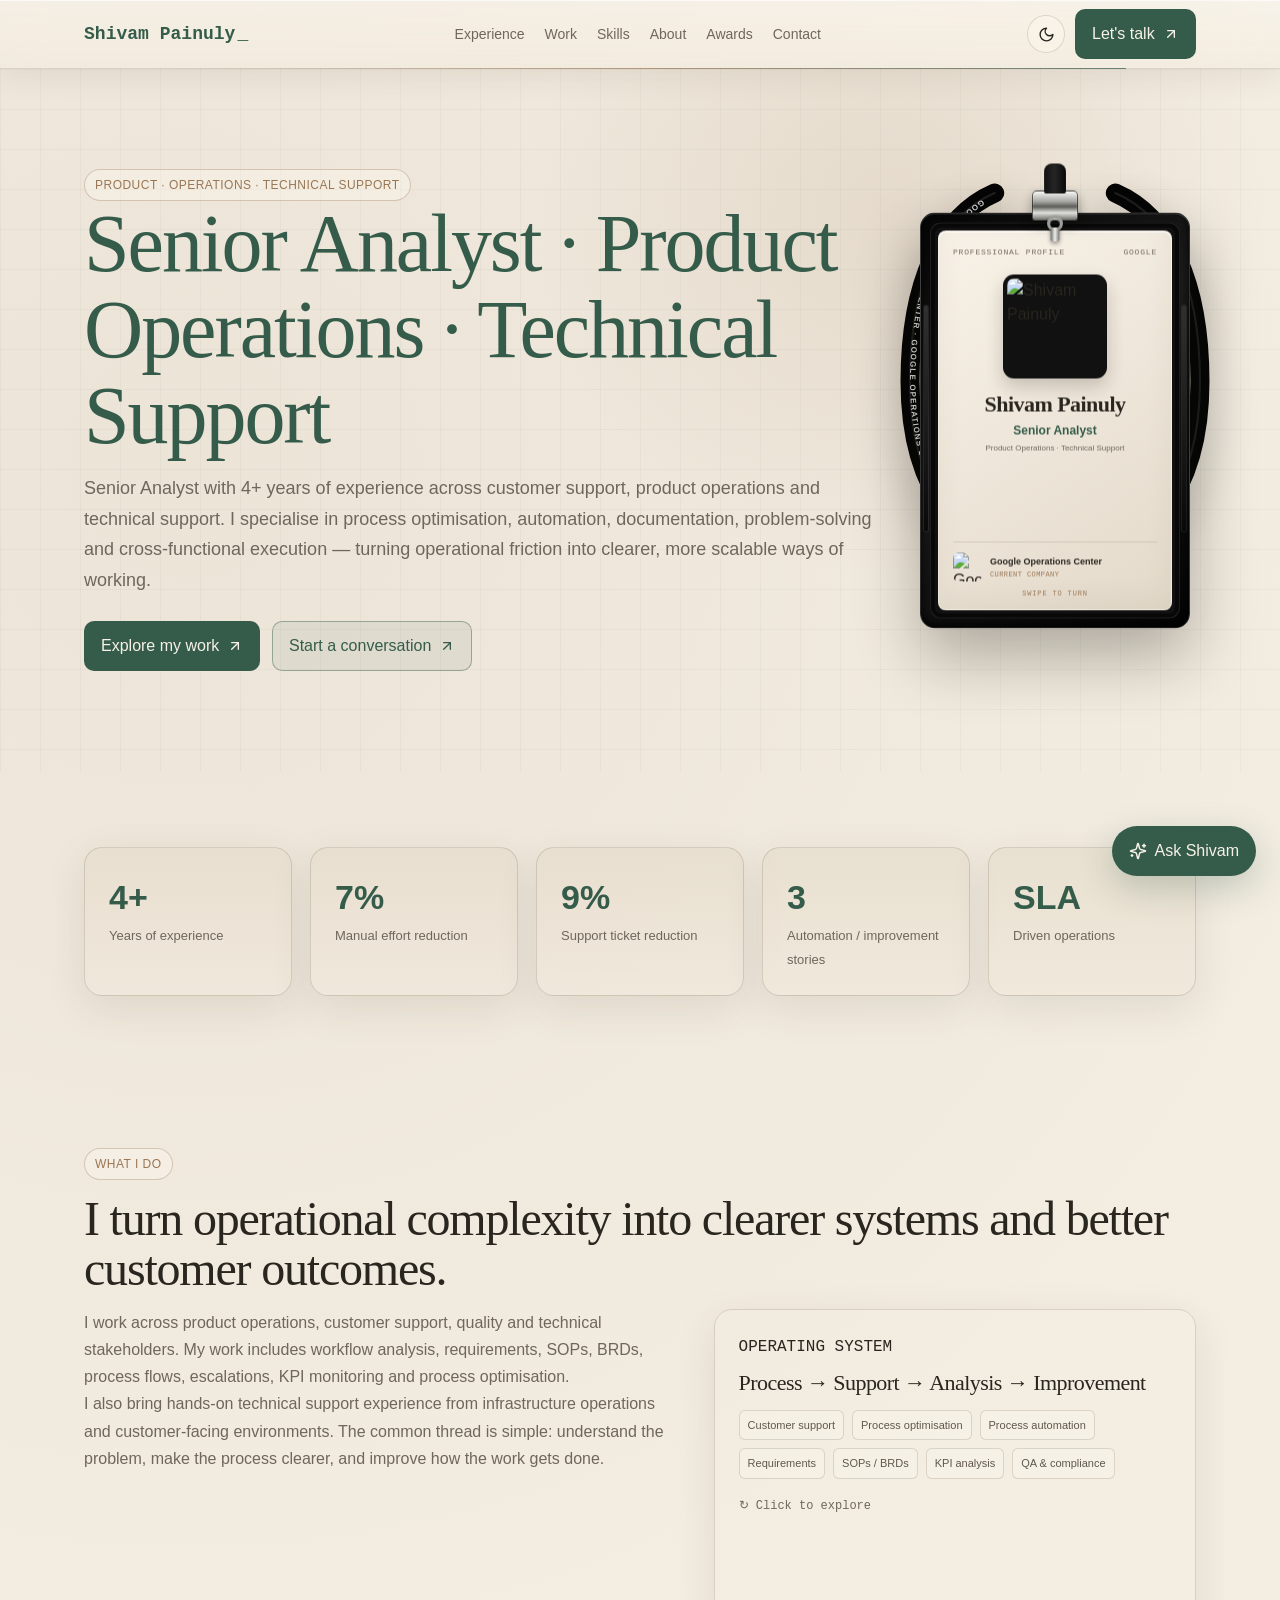
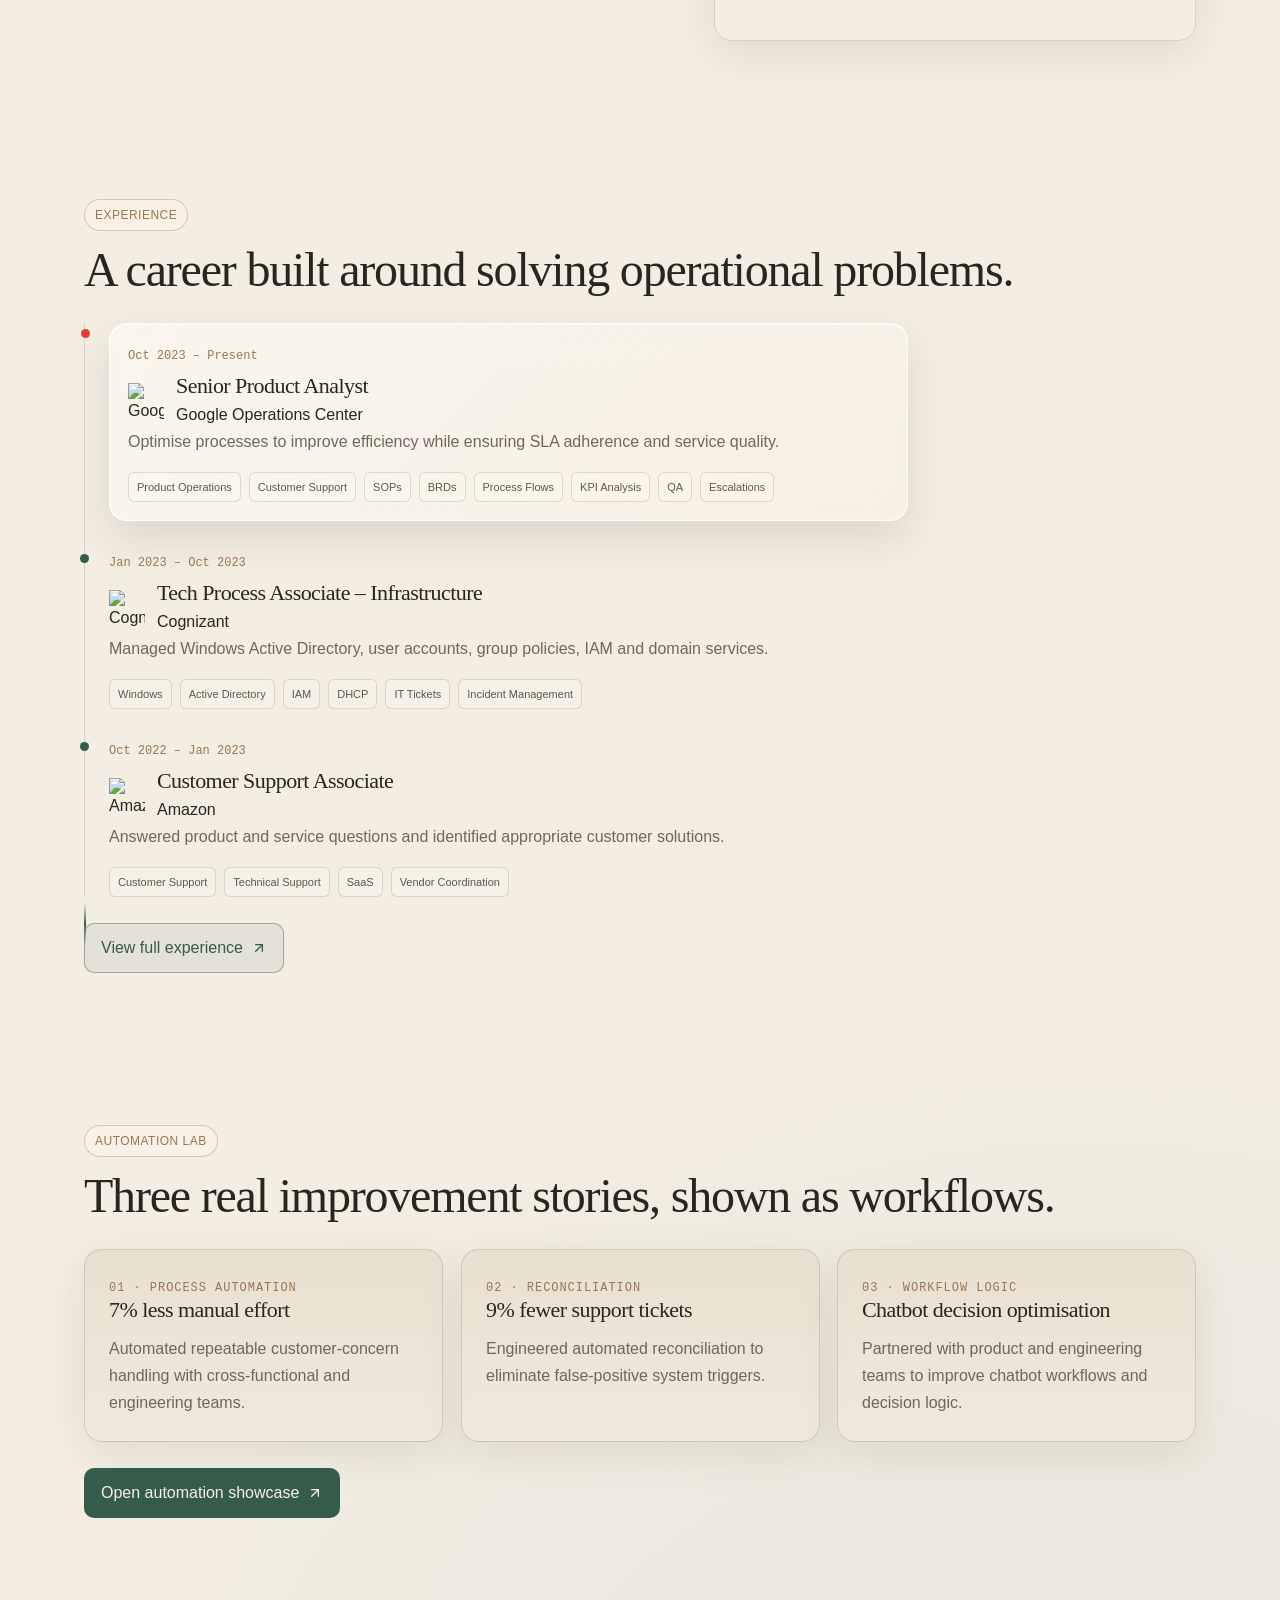
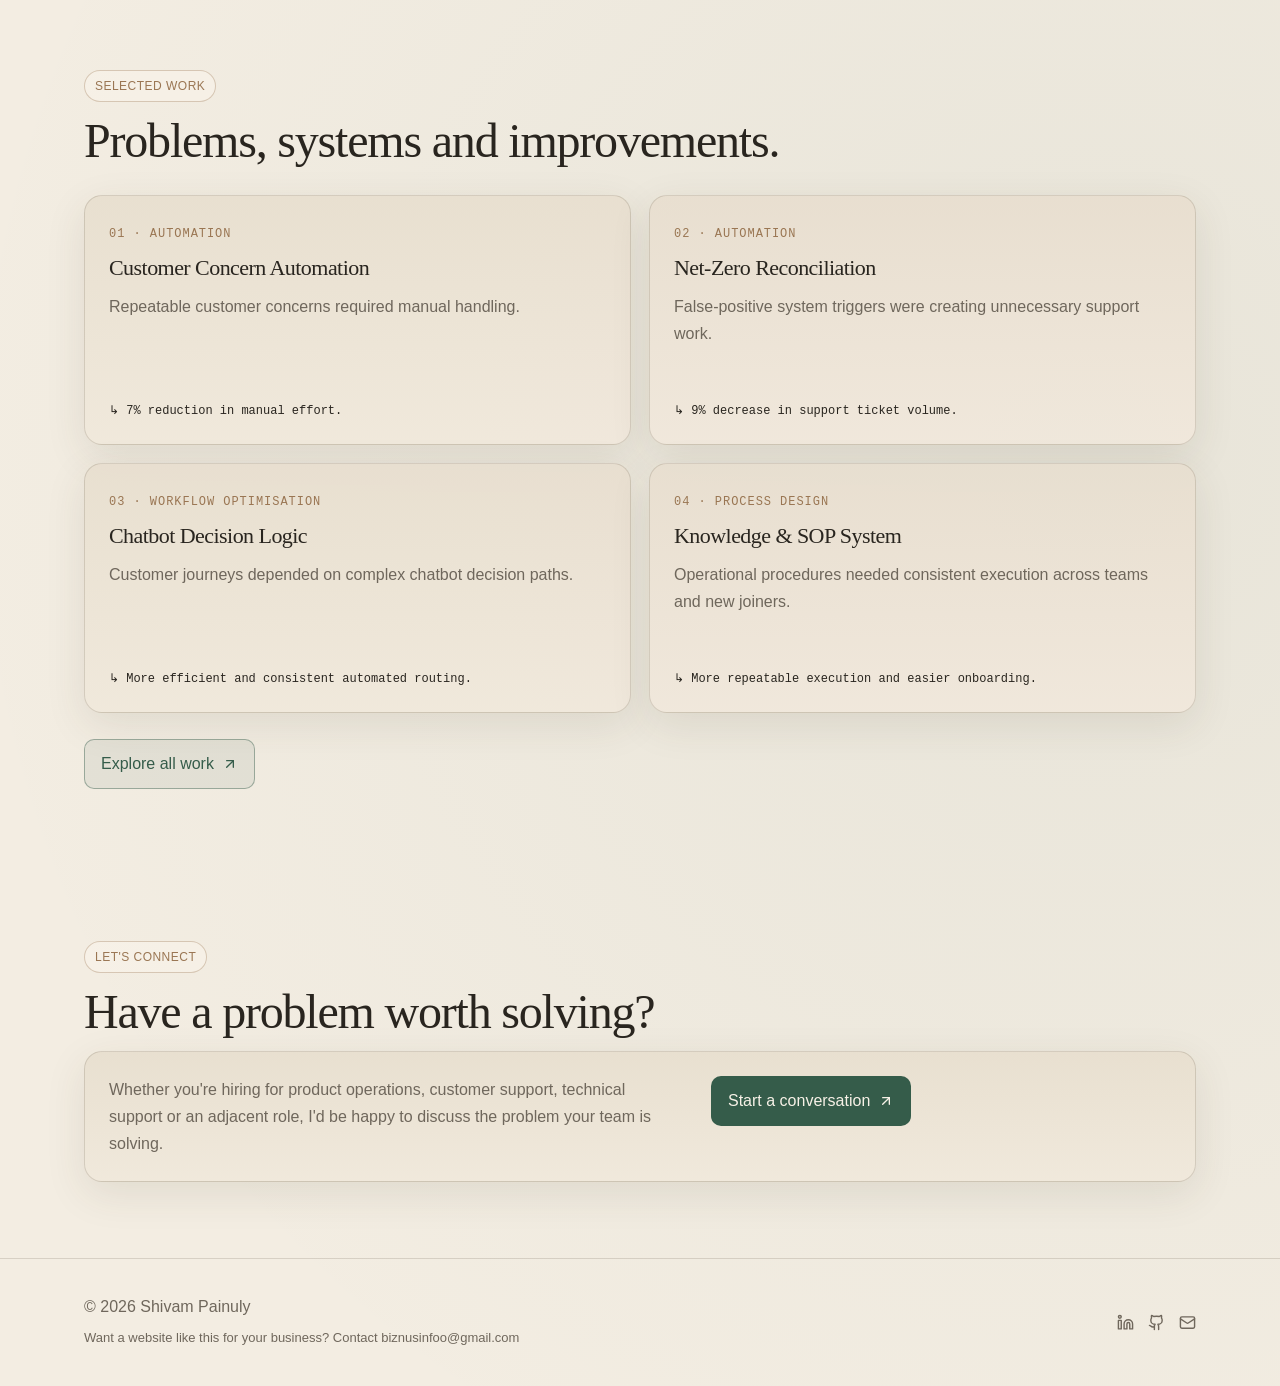
==== commit 5027c197: "Deploy portfolio" ====
--- a/index.html
+++ b/index.html
@@ -1 +1 @@
-<!DOCTYPE html><html lang="en"><head><meta charSet="utf-8"/><meta name="viewport" content="width=device-width, initial-scale=1"/><link rel="preload" as="image" href="https://lh3.googleusercontent.com/a/ACg8ocIhvmoqENKScD3hgpFCwxV1W5McimrIfh_f8sZzsZB-C-MFHr8C=s576-c-no"/><link rel="preload" as="image" href="https://toppng.com/uploads/preview/google-logo-transparent-png-11659866441wanynck5pd.png"/><link rel="preload" as="image" href="https://quickchart.io/qr?size=240&amp;margin=2&amp;text=https%3A%2F%2Fwww.linkedin.com%2Fin%2Fshivampainuly25"/><link rel="preload" as="image" href="https://companieslogo.com/img/orig/CTSH-82a8444b.png?t=1720244491"/><link rel="preload" as="image" href="https://pngimg.com/uploads/amazon/amazon_PNG5.png"/><link rel="stylesheet" href="/_next/static/css/72b8d5f822b90c6a.css" data-precedence="next"/><link rel="stylesheet" href="/_next/static/css/d11d143c8b70761f.css" data-precedence="next"/><link rel="preload" as="script" fetchPriority="low" href="/_next/static/chunks/webpack-acf621f17dadeb00.js"/><script src="/_next/static/chunks/fd9d1056-1f1f859026f5f0fa.js" async=""></script><script src="/_next/static/chunks/117-30466bd0496f49c3.js" async=""></script><script src="/_next/static/chunks/main-app-d07897a2666ac246.js" async=""></script><script src="/_next/static/chunks/135-14fbb002201c192c.js" async=""></script><script src="/_next/static/chunks/324-5b3e32ba634d34e5.js" async=""></script><script src="/_next/static/chunks/app/page-fdd8a2411b8ba488.js" async=""></script><script src="/_next/static/chunks/app/layout-a945afa9ed5a9f94.js" async=""></script><title>Shivam Painuly — Resume</title><meta name="description" content="Resume of Shivam Painuly, Senior Product Analyst and Product Operations professional."/><script src="/_next/static/chunks/polyfills-42372ed130431b0a.js" noModule=""></script></head><body><nav class="nav NavGlow_navGlow__ptrOL"><div class="container navin"><a class="brand" aria-label="Shivam Painuly" href="/"><span class="brand-name"><span style="opacity:0;transform:translateY(8px)">S</span><span style="opacity:0;transform:translateY(8px)">h</span><span style="opacity:0;transform:translateY(8px)">i</span><span style="opacity:0;transform:translateY(8px)">v</span><span style="opacity:0;transform:translateY(8px)">a</span><span style="opacity:0;transform:translateY(8px)">m</span><span style="opacity:0;transform:translateY(8px)"> </span><span style="opacity:0;transform:translateY(8px)">P</span><span style="opacity:0;transform:translateY(8px)">a</span><span style="opacity:0;transform:translateY(8px)">i</span><span style="opacity:0;transform:translateY(8px)">n</span><span style="opacity:0;transform:translateY(8px)">u</span><span style="opacity:0;transform:translateY(8px)">l</span><span style="opacity:0;transform:translateY(8px)">y</span></span><span class="brand-cursor" aria-hidden="true">_</span></a><div class="links"><a href="/experience/">Experience</a><a href="/work/">Work</a><a href="/skills/">Skills</a><a href="/about/">About</a><a href="/awards/">Awards</a><a href="/contact/">Contact</a></div><div class="nav-actions"><button type="button" class="theme-toggle desktop-nav-control" aria-label="Switch to dark mode" title="Dark mode"><svg xmlns="http://www.w3.org/2000/svg" width="17" height="17" viewBox="0 0 24 24" fill="none" stroke="currentColor" stroke-width="2" stroke-linecap="round" stroke-linejoin="round" class="lucide lucide-moon"><path d="M12 3a6 6 0 0 0 9 9 9 9 0 1 1-9-9Z"></path></svg></button><div class="desktop-nav-control"><div style="transform:perspective(700px)"><a href="/contact" class="btn magnetic primary"><span>Let&#x27;s talk</span><svg xmlns="http://www.w3.org/2000/svg" width="16" height="16" viewBox="0 0 24 24" fill="none" stroke="currentColor" stroke-width="2" stroke-linecap="round" stroke-linejoin="round" class="lucide lucide-arrow-up-right"><path d="M7 7h10v10"></path><path d="M7 17 17 7"></path></svg></a></div></div><button type="button" class="mobile-menu-toggle" aria-label="Open navigation menu" aria-expanded="false"><svg xmlns="http://www.w3.org/2000/svg" width="22" height="22" viewBox="0 0 24 24" fill="none" stroke="currentColor" stroke-width="2" stroke-linecap="round" stroke-linejoin="round" class="lucide lucide-menu"><line x1="4" x2="20" y1="12" y2="12"></line><line x1="4" x2="20" y1="6" y2="6"></line><line x1="4" x2="20" y1="18" y2="18"></line></svg></button></div></div></nav><main class="home-main"><section class="hero"><div class="container hero-layout"><div class="hero-copy"><span class="pill">PRODUCT · OPERATIONS · TECHNICAL SUPPORT</span><h1><em>Senior Analyst · Product Operations · Technical Support</em></h1><p>Senior Analyst with 4+ years of experience across customer support, product operations and technical support. I specialise in process optimisation, automation, documentation, problem-solving and cross-functional execution — turning operational friction into clearer, more scalable ways of working.</p><div class="actions"><div style="transform:perspective(700px)"><a href="/work" class="btn magnetic primary"><span>Explore my work</span><svg xmlns="http://www.w3.org/2000/svg" width="16" height="16" viewBox="0 0 24 24" fill="none" stroke="currentColor" stroke-width="2" stroke-linecap="round" stroke-linejoin="round" class="lucide lucide-arrow-up-right"><path d="M7 7h10v10"></path><path d="M7 17 17 7"></path></svg></a></div><div style="transform:perspective(700px)"><a href="/contact" class="btn magnetic "><span>Start a conversation</span><svg xmlns="http://www.w3.org/2000/svg" width="16" height="16" viewBox="0 0 24 24" fill="none" stroke="currentColor" stroke-width="2" stroke-linecap="round" stroke-linejoin="round" class="lucide lucide-arrow-up-right"><path d="M7 7h10v10"></path><path d="M7 17 17 7"></path></svg></a></div></div></div><div class="jsx-ff10e5f29258d38f profile-id-wrap"><div aria-hidden="true" class="jsx-ff10e5f29258d38f profile-id-lanyard"><svg viewBox="0 0 330 430" role="presentation" class="jsx-ff10e5f29258d38f"><defs class="jsx-ff10e5f29258d38f"><path id="lanyardPath" d="M55 38 C18 84 18 173 39 244 C61 318 118 371 181 372 C248 373 304 330 312 263 C321 190 290 107 234 61 C202 35 165 24 126 25" class="jsx-ff10e5f29258d38f"></path></defs><path d="M55 38 C18 84 18 173 39 244 C61 318 118 371 181 372 C248 373 304 330 312 263 C321 190 290 107 234 61 C202 35 165 24 126 25" fill="none" stroke="#050505" stroke-width="20" stroke-linecap="round" class="jsx-ff10e5f29258d38f"></path><path d="M55 38 C18 84 18 173 39 244 C61 318 118 371 181 372 C248 373 304 330 312 263 C321 190 290 107 234 61 C202 35 165 24 126 25" fill="none" stroke="rgba(255,255,255,.10)" stroke-width="2" stroke-linecap="round" class="jsx-ff10e5f29258d38f"></path><text fill="rgba(255,255,255,.86)" font-size="7" font-family="Arial, sans-serif" font-weight="700" letter-spacing="1.25" class="jsx-ff10e5f29258d38f"><textPath href="#lanyardPath" startOffset="3%" class="jsx-ff10e5f29258d38f">GOOGLE OPERATIONS CENTER · GOOGLE OPERATIONS CENTER · GOOGLE OPERATIONS CENTER ·</textPath></text></svg></div><div aria-label="Interactive profile ID card. Swipe or drag left or right to flip." class="jsx-ff10e5f29258d38f profile-id-holder"><div aria-hidden="true" class="jsx-ff10e5f29258d38f profile-id-clip"><span class="jsx-ff10e5f29258d38f"></span></div><div class="jsx-ff10e5f29258d38f profile-id-scene"><div class="jsx-ff10e5f29258d38f profile-id-case"><div class="jsx-ff10e5f29258d38f profile-id-card"><div class="jsx-ff10e5f29258d38f profile-id-face profile-id-front"><div class="jsx-ff10e5f29258d38f profile-id-topline"><span class="jsx-ff10e5f29258d38f">PROFESSIONAL PROFILE</span><span class="jsx-ff10e5f29258d38f">GOOGLE</span></div><div class="jsx-ff10e5f29258d38f profile-id-photo-frame"><img src="https://lh3.googleusercontent.com/a/ACg8ocIhvmoqENKScD3hgpFCwxV1W5McimrIfh_f8sZzsZB-C-MFHr8C=s576-c-no" alt="Shivam Painuly" draggable="false" class="jsx-ff10e5f29258d38f"/></div><div class="jsx-ff10e5f29258d38f profile-id-name">Shivam Painuly</div><div class="jsx-ff10e5f29258d38f profile-id-role">Senior Analyst</div><div class="jsx-ff10e5f29258d38f profile-id-speciality">Product Operations · Technical Support</div><div class="jsx-ff10e5f29258d38f profile-id-company"><img src="https://toppng.com/uploads/preview/google-logo-transparent-png-11659866441wanynck5pd.png" alt="Google" draggable="false" class="jsx-ff10e5f29258d38f"/><div class="jsx-ff10e5f29258d38f"><strong class="jsx-ff10e5f29258d38f">Google Operations Center</strong><span class="jsx-ff10e5f29258d38f">CURRENT COMPANY</span></div></div><div class="jsx-ff10e5f29258d38f profile-id-hint">SWIPE TO TURN</div></div><div class="jsx-ff10e5f29258d38f profile-id-face profile-id-back"><div class="jsx-ff10e5f29258d38f profile-id-back-brand"><span class="jsx-ff10e5f29258d38f">SHIVAM PAINULY</span><small class="jsx-ff10e5f29258d38f">PROFESSIONAL PROFILE</small></div><div class="jsx-ff10e5f29258d38f profile-id-qr"><img src="https://quickchart.io/qr?size=240&amp;margin=2&amp;text=https%3A%2F%2Fwww.linkedin.com%2Fin%2Fshivampainuly25" alt="QR code linking to Shivam Painuly on LinkedIn" draggable="false" class="jsx-ff10e5f29258d38f"/></div><div class="jsx-ff10e5f29258d38f profile-id-scan">SCAN TO CONNECT</div><div class="jsx-ff10e5f29258d38f profile-id-linkedin">LINKEDIN / SHIVAMPAINULY25</div><div class="jsx-ff10e5f29258d38f profile-id-hint">SWIPE TO RETURN</div></div></div></div></div><div class="jsx-ff10e5f29258d38f profile-id-bezel profile-id-bezel-left"></div><div class="jsx-ff10e5f29258d38f profile-id-bezel profile-id-bezel-right"></div></div></div></div></section><section><div class="container"><div class="grid metrics"><a class="metric-link" href="/experience/"><div class="card metric"><strong>4+</strong><span>Years of experience</span></div></a><div><div class="card metric"><strong>0<!-- -->%</strong><span>Manual effort reduction</span></div></div><div><div class="card metric"><strong>0<!-- -->%</strong><span>Support ticket reduction</span></div></div><div><div class="card metric"><strong>0</strong><span>Automation / improvement stories</span></div></div><div><div class="card metric"><strong>SLA</strong><span>Driven operations</span></div></div></div></div></section><section><div class="container"><span class="pill">WHAT I DO</span><h2>I turn operational complexity into clearer systems and better customer outcomes.</h2><div class="split"><div><p class="muted">I work across product operations, customer support, quality and technical stakeholders. My work includes workflow analysis, requirements, SOPs, BRDs, process flows, escalations, KPI monitoring and process optimisation.</p><p class="muted">I also bring hands-on technical support experience from infrastructure operations and customer-facing environments. The common thread is simple: understand the problem, make the process clearer, and improve how the work gets done.</p></div><div class="operating-system-wrap" style="perspective:1200px"><button type="button" aria-label="Show how I operate" class="card operating-system-card" style="width:100%;min-height:330px;border:1px solid var(--border);text-align:left;cursor:pointer;background:transparent;padding:0;transform-style:preserve-3d"><div style="position:relative;min-height:330px;transform-style:preserve-3d"><div class="operating-system-face" style="position:absolute;inset:0;padding:24px;backface-visibility:hidden"><span class="mono amber">OPERATING SYSTEM</span><h3 style="margin-top:12px">Process → Support → Analysis → Improvement</h3><div class="tags"><span class="tag">Customer support</span><span class="tag">Process optimisation</span><span class="tag">Process automation</span><span class="tag">Requirements</span><span class="tag">SOPs / BRDs</span><span class="tag">KPI analysis</span><span class="tag">QA &amp; compliance</span></div><span class="mono muted" style="display:block;margin-top:18px;font-size:12px">↻ Click to explore</span></div><div class="operating-system-face" style="position:absolute;inset:0;padding:24px;backface-visibility:hidden;transform:rotateY(180deg)"><span class="mono amber">HOW I OPERATE</span><div style="display:grid;gap:8px;margin-top:12px"><div><b>01 — Process</b><p class="muted" style="margin:2px 0 0;font-size:13px">Understand the workflow, friction and SLA requirements.</p></div><div><b>02 — Support</b><p class="muted" style="margin:2px 0 0;font-size:13px">Diagnose issues and resolve or escalate systematically.</p></div><div><b>03 — Analysis</b><p class="muted" style="margin:2px 0 0;font-size:13px">Identify patterns, root causes and operational gaps.</p></div><div><b>04 — Improvement</b><p class="muted" style="margin:2px 0 0;font-size:13px">Turn findings into clearer processes, automation or documentation.</p></div></div></div></div></button></div></div></div></section><section><div class="container"><span class="pill">EXPERIENCE</span><h2>A career built around solving operational problems.</h2><div class="timeline TimelinePulse_timelinePulse__wOZDQ"><article class="timeline-item" style="padding:18px;margin:0 3in 0 0;border:1px solid rgba(255,255,255,.78);border-radius:18px;background:linear-gradient(135deg,rgba(255,255,255,.48),rgba(255,250,241,.22));box-shadow:0 18px 42px rgba(73,57,42,.12),inset 0 1px 0 rgba(255,255,255,.82),inset 0 -1px 0 rgba(255,255,255,.18);backdrop-filter:blur(18px) saturate(135%);-webkit-backdrop-filter:blur(18px) saturate(135%)"><span class="period">Oct 2023 – Present</span><div style="display:flex;align-items:center;gap:12px;margin-top:8px"><img src="https://toppng.com/uploads/preview/google-logo-transparent-png-11659866441wanynck5pd.png" alt="Google Operations Center logo" width="36" height="36" style="width:36px;height:36px;object-fit:contain"/><div><h3 style="margin:0">Senior Product Analyst</h3><p class="accent" style="margin-top:4px">Google Operations Center</p></div></div><p class="muted">Optimise processes to improve efficiency while ensuring SLA adherence and service quality.</p><div class="tags"><span class="tag">Product Operations</span><span class="tag">Customer Support</span><span class="tag">SOPs</span><span class="tag">BRDs</span><span class="tag">Process Flows</span><span class="tag">KPI Analysis</span><span class="tag">QA</span><span class="tag">Escalations</span></div></article><article class="timeline-item"><span class="period">Jan 2023 – Oct 2023</span><div style="display:flex;align-items:center;gap:12px;margin-top:8px"><img src="https://companieslogo.com/img/orig/CTSH-82a8444b.png?t=1720244491" alt="Cognizant logo" width="36" height="36" style="width:36px;height:36px;object-fit:contain"/><div><h3 style="margin:0">Tech Process Associate – Infrastructure</h3><p class="accent" style="margin-top:4px">Cognizant</p></div></div><p class="muted">Managed Windows Active Directory, user accounts, group policies, IAM and domain services.</p><div class="tags"><span class="tag">Windows</span><span class="tag">Active Directory</span><span class="tag">IAM</span><span class="tag">DHCP</span><span class="tag">IT Tickets</span><span class="tag">Incident Management</span></div></article><article class="timeline-item"><span class="period">Oct 2022 – Jan 2023</span><div style="display:flex;align-items:center;gap:12px;margin-top:8px"><img src="https://pngimg.com/uploads/amazon/amazon_PNG5.png" alt="Amazon logo" width="36" height="36" style="width:36px;height:36px;object-fit:contain"/><div><h3 style="margin:0">Customer Support Associate</h3><p class="accent" style="margin-top:4px">Amazon</p></div></div><p class="muted">Answered product and service questions and identified appropriate customer solutions.</p><div class="tags"><span class="tag">Customer Support</span><span class="tag">Technical Support</span><span class="tag">SaaS</span><span class="tag">Vendor Coordination</span></div></article></div><div class="actions"><div style="transform:perspective(700px)"><a href="/experience" class="btn magnetic "><span>View full experience</span><svg xmlns="http://www.w3.org/2000/svg" width="16" height="16" viewBox="0 0 24 24" fill="none" stroke="currentColor" stroke-width="2" stroke-linecap="round" stroke-linejoin="round" class="lucide lucide-arrow-up-right"><path d="M7 7h10v10"></path><path d="M7 17 17 7"></path></svg></a></div></div></div></section><section><div class="container"><span class="pill">AUTOMATION LAB</span><h2>Three real improvement stories, shown as workflows.</h2><div class="automation-teaser-grid"><article class="card " style="transition:transform 180ms ease-out;will-change:transform"><span class="domain">01 · PROCESS AUTOMATION</span><h3>7% less manual effort</h3><p class="muted">Automated repeatable customer-concern handling with cross-functional and engineering teams.</p></article><article class="card " style="transition:transform 180ms ease-out;will-change:transform"><span class="domain">02 · RECONCILIATION</span><h3>9% fewer support tickets</h3><p class="muted">Engineered automated reconciliation to eliminate false-positive system triggers.</p></article><article class="card " style="transition:transform 180ms ease-out;will-change:transform"><span class="domain">03 · WORKFLOW LOGIC</span><h3>Chatbot decision optimisation</h3><p class="muted">Partnered with product and engineering teams to improve chatbot workflows and decision logic.</p></article></div><div class="actions"><div style="transform:perspective(700px)"><a href="/work" class="btn magnetic primary"><span>Open automation showcase</span><svg xmlns="http://www.w3.org/2000/svg" width="16" height="16" viewBox="0 0 24 24" fill="none" stroke="currentColor" stroke-width="2" stroke-linecap="round" stroke-linejoin="round" class="lucide lucide-arrow-up-right"><path d="M7 7h10v10"></path><path d="M7 17 17 7"></path></svg></a></div></div></div></section><section><div class="container"><span class="pill">SELECTED WORK</span><h2>Problems, systems and improvements.</h2><div class="work-grid"><article class="card work-card" style="transition:transform 180ms ease-out;will-change:transform"><div><span class="domain">0<!-- -->1<!-- --> · <!-- -->Automation</span><h3 style="margin-top:12px">Customer Concern Automation</h3><p class="muted">Repeatable customer concerns required manual handling.</p></div><span class="mono accent" style="font-size:12px">↳ <!-- -->7% reduction in manual effort.</span></article><article class="card work-card" style="transition:transform 180ms ease-out;will-change:transform"><div><span class="domain">0<!-- -->2<!-- --> · <!-- -->Automation</span><h3 style="margin-top:12px">Net-Zero Reconciliation</h3><p class="muted">False-positive system triggers were creating unnecessary support work.</p></div><span class="mono accent" style="font-size:12px">↳ <!-- -->9% decrease in support ticket volume.</span></article><article class="card work-card" style="transition:transform 180ms ease-out;will-change:transform"><div><span class="domain">0<!-- -->3<!-- --> · <!-- -->Workflow Optimisation</span><h3 style="margin-top:12px">Chatbot Decision Logic</h3><p class="muted">Customer journeys depended on complex chatbot decision paths.</p></div><span class="mono accent" style="font-size:12px">↳ <!-- -->More efficient and consistent automated routing.</span></article><article class="card work-card" style="transition:transform 180ms ease-out;will-change:transform"><div><span class="domain">0<!-- -->4<!-- --> · <!-- -->Process Design</span><h3 style="margin-top:12px">Knowledge &amp; SOP System</h3><p class="muted">Operational procedures needed consistent execution across teams and new joiners.</p></div><span class="mono accent" style="font-size:12px">↳ <!-- -->More repeatable execution and easier onboarding.</span></article></div><div class="actions"><div style="transform:perspective(700px)"><a href="/work" class="btn magnetic "><span>Explore all work</span><svg xmlns="http://www.w3.org/2000/svg" width="16" height="16" viewBox="0 0 24 24" fill="none" stroke="currentColor" stroke-width="2" stroke-linecap="round" stroke-linejoin="round" class="lucide lucide-arrow-up-right"><path d="M7 7h10v10"></path><path d="M7 17 17 7"></path></svg></a></div></div></div></section><section><div class="container"><span class="pill">LET&#x27;S CONNECT</span><h2>Have a problem worth solving?</h2><div class="card"><div class="split"><p class="muted">Whether you&#x27;re hiring for product operations, customer support, technical support or an adjacent role, I&#x27;d be happy to discuss the problem your team is solving.</p><div style="transform:perspective(700px)"><a href="/contact" class="btn magnetic primary"><span>Start a conversation</span><svg xmlns="http://www.w3.org/2000/svg" width="16" height="16" viewBox="0 0 24 24" fill="none" stroke="currentColor" stroke-width="2" stroke-linecap="round" stroke-linejoin="round" class="lucide lucide-arrow-up-right"><path d="M7 7h10v10"></path><path d="M7 17 17 7"></path></svg></a></div></div></div></div></section></main><footer class="jsx-5d136e500ebc2c09"><div class="jsx-5d136e500ebc2c09 container footerin"><div class="jsx-5d136e500ebc2c09"><span class="jsx-5d136e500ebc2c09">© <!-- -->2026<!-- --> <!-- -->Shivam Painuly</span><p style="margin:8px 0 0;font-size:13px" class="jsx-5d136e500ebc2c09 muted">Want a website like this for your business? Contact <a href="mailto:biznusinfoo@gmail.com" class="jsx-5d136e500ebc2c09 accent">biznusinfoo@gmail.com</a></p></div><div class="jsx-5d136e500ebc2c09 socials"><a href="https://www.linkedin.com/in/shivampainuly25" target="_blank" rel="noreferrer" class="jsx-5d136e500ebc2c09"><svg xmlns="http://www.w3.org/2000/svg" width="17" height="17" viewBox="0 0 24 24" fill="none" stroke="currentColor" stroke-width="2" stroke-linecap="round" stroke-linejoin="round" class="lucide lucide-linkedin"><path d="M16 8a6 6 0 0 1 6 6v7h-4v-7a2 2 0 0 0-2-2 2 2 0 0 0-2 2v7h-4v-7a6 6 0 0 1 6-6z"></path><rect width="4" height="12" x="2" y="9"></rect><circle cx="4" cy="4" r="2"></circle></svg></a><a href="https://github.com/Shivampainuly" target="_blank" rel="noreferrer" class="jsx-5d136e500ebc2c09"><svg xmlns="http://www.w3.org/2000/svg" width="17" height="17" viewBox="0 0 24 24" fill="none" stroke="currentColor" stroke-width="2" stroke-linecap="round" stroke-linejoin="round" class="lucide lucide-github"><path d="M15 22v-4a4.8 4.8 0 0 0-1-3.5c3 0 6-2 6-5.5.08-1.25-.27-2.48-1-3.5.28-1.15.28-2.35 0-3.5 0 0-1 0-3 1.5-2.64-.5-5.36-.5-8 0C6 2 5 2 5 2c-.3 1.15-.3 2.35 0 3.5A5.403 5.403 0 0 0 4 9c0 3.5 3 5.5 6 5.5-.39.49-.68 1.05-.85 1.65-.17.6-.22 1.23-.15 1.85v4"></path><path d="M9 18c-4.51 2-5-2-7-2"></path></svg></a><a href="mailto:shivampainuly01@gmail.com" class="jsx-5d136e500ebc2c09"><svg xmlns="http://www.w3.org/2000/svg" width="17" height="17" viewBox="0 0 24 24" fill="none" stroke="currentColor" stroke-width="2" stroke-linecap="round" stroke-linejoin="round" class="lucide lucide-mail"><rect width="20" height="16" x="2" y="4" rx="2"></rect><path d="m22 7-8.97 5.7a1.94 1.94 0 0 1-2.06 0L2 7"></path></svg></a></div></div></footer><button aria-label="Open Shivam AI assistant" class="chat-launcher"><svg xmlns="http://www.w3.org/2000/svg" width="18" height="18" viewBox="0 0 24 24" fill="none" stroke="currentColor" stroke-width="2" stroke-linecap="round" stroke-linejoin="round" class="lucide lucide-sparkles"><path d="M9.937 15.5A2 2 0 0 0 8.5 14.063l-6.135-1.582a.5.5 0 0 1 0-.962L8.5 9.936A2 2 0 0 0 9.937 8.5l1.582-6.135a.5.5 0 0 1 .963 0L14.063 8.5A2 2 0 0 0 15.5 9.937l6.135 1.581a.5.5 0 0 1 0 .964L15.5 14.063a2 2 0 0 0-1.437 1.437l-1.582 6.135a.5.5 0 0 1-.963 0z"></path><path d="M20 3v4"></path><path d="M22 5h-4"></path><path d="M4 17v2"></path><path d="M5 18H3"></path></svg><span>Ask Shivam</span></button><script src="/_next/static/chunks/webpack-acf621f17dadeb00.js" async=""></script><script>(self.__next_f=self.__next_f||[]).push([0]);self.__next_f.push([2,null])</script><script>self.__next_f.push([1,"1:HL[\"/_next/static/css/72b8d5f822b90c6a.css\",\"style\"]\n2:HL[\"/_next/static/css/d11d143c8b70761f.css\",\"style\"]\n"])</script><script>self.__next_f.push([1,"3:I[2846,[],\"\"]\n5:I[324,[\"135\",\"static/chunks/135-14fbb002201c192c.js\",\"324\",\"static/chunks/324-5b3e32ba634d34e5.js\",\"931\",\"static/chunks/app/page-fdd8a2411b8ba488.js\"],\"Shell\"]\n6:I[7840,[\"135\",\"static/chunks/135-14fbb002201c192c.js\",\"324\",\"static/chunks/324-5b3e32ba634d34e5.js\",\"931\",\"static/chunks/app/page-fdd8a2411b8ba488.js\"],\"MagneticButton\"]\n7:I[8278,[\"135\",\"static/chunks/135-14fbb002201c192c.js\",\"324\",\"static/chunks/324-5b3e32ba634d34e5.js\",\"931\",\"static/chunks/app/page-fdd8a2411b8ba488.js\"],\"ProfileIdCard\"]\n8:I[6430,[\"135\",\"static/chunks/135-14fbb002201c192c.js\",\"324\",\"static/chunks/324-5b3e32ba634d34e5.js\",\"931\",\"static/chunks/app/page-fdd8a2411b8ba488.js\"],\"Metrics\"]\n9:I[324,[\"135\",\"static/chunks/135-14fbb002201c192c.js\",\"324\",\"static/chunks/324-5b3e32ba634d34e5.js\",\"931\",\"static/chunks/app/page-fdd8a2411b8ba488.js\"],\"Section\"]\na:I[6936,[\"135\",\"static/chunks/135-14fbb002201c192c.js\",\"324\",\"static/chunks/324-5b3e32ba634d34e5.js\",\"931\",\"static/chunks/app/page-fdd8a2411b8ba488.js\"],\"OperatingSystemCard\"]\nb:I[7536,[\"135\",\"static/chunks/135-14fbb002201c192c.js\",\"324\",\"static/chunks/324-5b3e32ba634d34e5.js\",\"931\",\"static/chunks/app/page-fdd8a2411b8ba488.js\"],\"MagneticCard\"]\nc:I[710,[\"185\",\"static/chunks/app/layout-a945afa9ed5a9f94.js\"],\"ProtectionGuard\"]\nd:I[4707,[],\"\"]\ne:I[6423,[],\"\"]\n10:I[1060,[],\"\"]\n11:[]\n"])</script><script>self.__next_f.push([1,"0:[\"$\",\"$L3\",null,{\"buildId\":\"7a1o46KMcpm2Mi0e_EVun\",\"assetPrefix\":\"\",\"urlParts\":[\"\",\"\"],\"initialTree\":[\"\",{\"children\":[\"__PAGE__\",{}]},\"$undefined\",\"$undefined\",true],\"initialSeedData\":[\"\",{\"children\":[\"__PAGE__\",{},[[\"$L4\",[\"$\",\"$L5\",null,{\"children\":[\"$\",\"main\",null,{\"className\":\"home-main\",\"children\":[[\"$\",\"section\",null,{\"className\":\"hero\",\"children\":[\"$\",\"div\",null,{\"className\":\"container hero-layout\",\"children\":[[\"$\",\"div\",null,{\"className\":\"hero-copy\",\"children\":[[\"$\",\"span\",null,{\"className\":\"pill\",\"children\":\"PRODUCT · OPERATIONS · TECHNICAL SUPPORT\"}],[\"$\",\"h1\",null,{\"children\":[\"$\",\"em\",null,{\"children\":\"Senior Analyst · Product Operations · Technical Support\"}]}],[\"$\",\"p\",null,{\"children\":\"Senior Analyst with 4+ years of experience across customer support, product operations and technical support. I specialise in process optimisation, automation, documentation, problem-solving and cross-functional execution — turning operational friction into clearer, more scalable ways of working.\"}],[\"$\",\"div\",null,{\"className\":\"actions\",\"children\":[[\"$\",\"$L6\",null,{\"href\":\"/work\",\"primary\":true,\"children\":\"Explore my work\"}],[\"$\",\"$L6\",null,{\"href\":\"/contact\",\"children\":\"Start a conversation\"}]]}]]}],[\"$\",\"$L7\",null,{}]]}]}],[\"$\",\"section\",null,{\"children\":[\"$\",\"div\",null,{\"className\":\"container\",\"children\":[\"$\",\"$L8\",null,{}]}]}],[\"$\",\"$L9\",null,{\"label\":\"WHAT I DO\",\"title\":\"I turn operational complexity into clearer systems and better customer outcomes.\",\"children\":[\"$\",\"div\",null,{\"className\":\"split\",\"children\":[[\"$\",\"div\",null,{\"children\":[[\"$\",\"p\",null,{\"className\":\"muted\",\"children\":\"I work across product operations, customer support, quality and technical stakeholders. My work includes workflow analysis, requirements, SOPs, BRDs, process flows, escalations, KPI monitoring and process optimisation.\"}],[\"$\",\"p\",null,{\"className\":\"muted\",\"children\":\"I also bring hands-on technical support experience from infrastructure operations and customer-facing environments. The common thread is simple: understand the problem, make the process clearer, and improve how the work gets done.\"}]]}],[\"$\",\"$La\",null,{}]]}]}],[\"$\",\"$L9\",null,{\"label\":\"EXPERIENCE\",\"title\":\"A career built around solving operational problems.\",\"children\":[[\"$\",\"div\",null,{\"className\":\"timeline TimelinePulse_timelinePulse__wOZDQ\",\"children\":[[\"$\",\"article\",\"Google Operations Center\",{\"className\":\"timeline-item\",\"style\":{\"padding\":\"18px\",\"margin\":\"0 3in 0 0\",\"border\":\"1px solid rgba(255,255,255,.78)\",\"borderRadius\":18,\"background\":\"linear-gradient(135deg,rgba(255,255,255,.48),rgba(255,250,241,.22))\",\"boxShadow\":\"0 18px 42px rgba(73,57,42,.12),inset 0 1px 0 rgba(255,255,255,.82),inset 0 -1px 0 rgba(255,255,255,.18)\",\"backdropFilter\":\"blur(18px) saturate(135%)\",\"WebkitBackdropFilter\":\"blur(18px) saturate(135%)\"},\"children\":[[\"$\",\"span\",null,{\"className\":\"period\",\"children\":\"Oct 2023 – Present\"}],[\"$\",\"div\",null,{\"style\":{\"display\":\"flex\",\"alignItems\":\"center\",\"gap\":12,\"marginTop\":8},\"children\":[[\"$\",\"img\",null,{\"src\":\"https://toppng.com/uploads/preview/google-logo-transparent-png-11659866441wanynck5pd.png\",\"alt\":\"Google Operations Center logo\",\"width\":36,\"height\":36,\"style\":{\"width\":36,\"height\":36,\"objectFit\":\"contain\"}}],[\"$\",\"div\",null,{\"children\":[[\"$\",\"h3\",null,{\"style\":{\"margin\":0},\"children\":\"Senior Product Analyst\"}],[\"$\",\"p\",null,{\"className\":\"accent\",\"style\":{\"marginTop\":4},\"children\":\"Google Operations Center\"}]]}]]}],[\"$\",\"p\",null,{\"className\":\"muted\",\"children\":\"Optimise processes to improve efficiency while ensuring SLA adherence and service quality.\"}],[\"$\",\"div\",null,{\"className\":\"tags\",\"children\":[[\"$\",\"span\",\"Product Operations\",{\"className\":\"tag\",\"children\":\"Product Operations\"}],[\"$\",\"span\",\"Customer Support\",{\"className\":\"tag\",\"children\":\"Customer Support\"}],[\"$\",\"span\",\"SOPs\",{\"className\":\"tag\",\"children\":\"SOPs\"}],[\"$\",\"span\",\"BRDs\",{\"className\":\"tag\",\"children\":\"BRDs\"}],[\"$\",\"span\",\"Process Flows\",{\"className\":\"tag\",\"children\":\"Process Flows\"}],[\"$\",\"span\",\"KPI Analysis\",{\"className\":\"tag\",\"children\":\"KPI Analysis\"}],[\"$\",\"span\",\"QA\",{\"className\":\"tag\",\"children\":\"QA\"}],[\"$\",\"span\",\"Escalations\",{\"className\":\"tag\",\"children\":\"Escalations\"}]]}]]}],[\"$\",\"article\",\"Cognizant\",{\"className\":\"timeline-item\",\"style\":\"$undefined\",\"children\":[[\"$\",\"span\",null,{\"className\":\"period\",\"children\":\"Jan 2023 – Oct 2023\"}],[\"$\",\"div\",null,{\"style\":{\"display\":\"flex\",\"alignItems\":\"center\",\"gap\":12,\"marginTop\":8},\"children\":[[\"$\",\"img\",null,{\"src\":\"https://companieslogo.com/img/orig/CTSH-82a8444b.png?t=1720244491\",\"alt\":\"Cognizant logo\",\"width\":36,\"height\":36,\"style\":{\"width\":36,\"height\":36,\"objectFit\":\"contain\"}}],[\"$\",\"div\",null,{\"children\":[[\"$\",\"h3\",null,{\"style\":{\"margin\":0},\"children\":\"Tech Process Associate – Infrastructure\"}],[\"$\",\"p\",null,{\"className\":\"accent\",\"style\":{\"marginTop\":4},\"children\":\"Cognizant\"}]]}]]}],[\"$\",\"p\",null,{\"className\":\"muted\",\"children\":\"Managed Windows Active Directory, user accounts, group policies, IAM and domain services.\"}],[\"$\",\"div\",null,{\"className\":\"tags\",\"children\":[[\"$\",\"span\",\"Windows\",{\"className\":\"tag\",\"children\":\"Windows\"}],[\"$\",\"span\",\"Active Directory\",{\"className\":\"tag\",\"children\":\"Active Directory\"}],[\"$\",\"span\",\"IAM\",{\"className\":\"tag\",\"children\":\"IAM\"}],[\"$\",\"span\",\"DHCP\",{\"className\":\"tag\",\"children\":\"DHCP\"}],[\"$\",\"span\",\"IT Tickets\",{\"className\":\"tag\",\"children\":\"IT Tickets\"}],[\"$\",\"span\",\"Incident Management\",{\"className\":\"tag\",\"children\":\"Incident Management\"}]]}]]}],[\"$\",\"article\",\"Amazon\",{\"className\":\"timeline-item\",\"style\":\"$undefined\",\"children\":[[\"$\",\"span\",null,{\"className\":\"period\",\"children\":\"Oct 2022 – Jan 2023\"}],[\"$\",\"div\",null,{\"style\":{\"display\":\"flex\",\"alignItems\":\"center\",\"gap\":12,\"marginTop\":8},\"children\":[[\"$\",\"img\",null,{\"src\":\"https://pngimg.com/uploads/amazon/amazon_PNG5.png\",\"alt\":\"Amazon logo\",\"width\":36,\"height\":36,\"style\":{\"width\":36,\"height\":36,\"objectFit\":\"contain\"}}],[\"$\",\"div\",null,{\"children\":[[\"$\",\"h3\",null,{\"style\":{\"margin\":0},\"children\":\"Customer Support Associate\"}],[\"$\",\"p\",null,{\"className\":\"accent\",\"style\":{\"marginTop\":4},\"children\":\"Amazon\"}]]}]]}],[\"$\",\"p\",null,{\"className\":\"muted\",\"children\":\"Answered product and service questions and identified appropriate customer solutions.\"}],[\"$\",\"div\",null,{\"className\":\"tags\",\"children\":[[\"$\",\"span\",\"Customer Support\",{\"className\":\"tag\",\"children\":\"Customer Support\"}],[\"$\",\"span\",\"Technical Support\",{\"className\":\"tag\",\"children\":\"Technical Support\"}],[\"$\",\"span\",\"SaaS\",{\"className\":\"tag\",\"children\":\"SaaS\"}],[\"$\",\"span\",\"Vendor Coordination\",{\"className\":\"tag\",\"children\":\"Vendor Coordination\"}]]}]]}]]}],[\"$\",\"div\",null,{\"className\":\"actions\",\"children\":[\"$\",\"$L6\",null,{\"href\":\"/experience\",\"children\":\"View full experience\"}]}]]}],[\"$\",\"$L9\",null,{\"label\":\"AUTOMATION LAB\",\"title\":\"Three real improvement stories, shown as workflows.\",\"children\":[[\"$\",\"div\",null,{\"className\":\"automation-teaser-grid\",\"children\":[[\"$\",\"$Lb\",null,{\"children\":[[\"$\",\"span\",null,{\"className\":\"domain\",\"children\":\"01 · PROCESS AUTOMATION\"}],[\"$\",\"h3\",null,{\"children\":\"7% less manual effort\"}],[\"$\",\"p\",null,{\"className\":\"muted\",\"children\":\"Automated repeatable customer-concern handling with cross-functional and engineering teams.\"}]]}],[\"$\",\"$Lb\",null,{\"children\":[[\"$\",\"span\",null,{\"className\":\"domain\",\"children\":\"02 · RECONCILIATION\"}],[\"$\",\"h3\",null,{\"children\":\"9% fewer support tickets\"}],[\"$\",\"p\",null,{\"className\":\"muted\",\"children\":\"Engineered automated reconciliation to eliminate false-positive system triggers.\"}]]}],[\"$\",\"$Lb\",null,{\"children\":[[\"$\",\"span\",null,{\"className\":\"domain\",\"children\":\"03 · WORKFLOW LOGIC\"}],[\"$\",\"h3\",null,{\"children\":\"Chatbot decision optimisation\"}],[\"$\",\"p\",null,{\"className\":\"muted\",\"children\":\"Partnered with product and engineering teams to improve chatbot workflows and decision logic.\"}]]}]]}],[\"$\",\"div\",null,{\"className\":\"actions\",\"children\":[\"$\",\"$L6\",null,{\"href\":\"/work\",\"primary\":true,\"children\":\"Open automation showcase\"}]}]]}],[\"$\",\"$L9\",null,{\"label\":\"SELECTED WORK\",\"title\":\"Problems, systems and improvements.\",\"children\":[[\"$\",\"div\",null,{\"className\":\"work-grid\",\"children\":[[\"$\",\"$Lb\",\"Customer Concern Automation\",{\"className\":\"work-card\",\"children\":[[\"$\",\"div\",null,{\"children\":[[\"$\",\"span\",null,{\"className\":\"domain\",\"children\":[\"0\",1,\" · \",\"Automation\"]}],[\"$\",\"h3\",null,{\"style\":{\"marginTop\":12},\"children\":\"Customer Concern Automation\"}],[\"$\",\"p\",null,{\"className\":\"muted\",\"children\":\"Repeatable customer concerns required manual handling.\"}]]}],[\"$\",\"span\",null,{\"className\":\"mono accent\",\"style\":{\"fontSize\":12},\"children\":[\"↳ \",\"7% reduction in manual effort.\"]}]]}],[\"$\",\"$Lb\",\"Net-Zero Reconciliation\",{\"className\":\"work-card\",\"children\":[[\"$\",\"div\",null,{\"children\":[[\"$\",\"span\",null,{\"className\":\"domain\",\"children\":[\"0\",2,\" · \",\"Automation\"]}],[\"$\",\"h3\",null,{\"style\":{\"marginTop\":12},\"children\":\"Net-Zero Reconciliation\"}],[\"$\",\"p\",null,{\"className\":\"muted\",\"children\":\"False-positive system triggers were creating unnecessary support work.\"}]]}],[\"$\",\"span\",null,{\"className\":\"mono accent\",\"style\":{\"fontSize\":12},\"children\":[\"↳ \",\"9% decrease in support ticket volume.\"]}]]}],[\"$\",\"$Lb\",\"Chatbot Decision Logic\",{\"className\":\"work-card\",\"children\":[[\"$\",\"div\",null,{\"children\":[[\"$\",\"span\",null,{\"className\":\"domain\",\"children\":[\"0\",3,\" · \",\"Workflow Optimisation\"]}],[\"$\",\"h3\",null,{\"style\":{\"marginTop\":12},\"children\":\"Chatbot Decision Logic\"}],[\"$\",\"p\",null,{\"className\":\"muted\",\"children\":\"Customer journeys depended on complex chatbot decision paths.\"}]]}],[\"$\",\"span\",null,{\"className\":\"mono accent\",\"style\":{\"fontSize\":12},\"children\":[\"↳ \",\"More efficient and consistent automated routing.\"]}]]}],[\"$\",\"$Lb\",\"Knowledge \u0026 SOP System\",{\"className\":\"work-card\",\"children\":[[\"$\",\"div\",null,{\"children\":[[\"$\",\"span\",null,{\"className\":\"domain\",\"children\":[\"0\",4,\" · \",\"Process Design\"]}],[\"$\",\"h3\",null,{\"style\":{\"marginTop\":12},\"children\":\"Knowledge \u0026 SOP System\"}],[\"$\",\"p\",null,{\"className\":\"muted\",\"children\":\"Operational procedures needed consistent execution across teams and new joiners.\"}]]}],[\"$\",\"span\",null,{\"className\":\"mono accent\",\"style\":{\"fontSize\":12},\"children\":[\"↳ \",\"More repeatable execution and easier onboarding.\"]}]]}]]}],[\"$\",\"div\",null,{\"className\":\"actions\",\"children\":[\"$\",\"$L6\",null,{\"href\":\"/work\",\"children\":\"Explore all work\"}]}]]}],[\"$\",\"$L9\",null,{\"label\":\"LET'S CONNECT\",\"title\":\"Have a problem worth solving?\",\"children\":[\"$\",\"div\",null,{\"className\":\"card\",\"children\":[\"$\",\"div\",null,{\"className\":\"split\",\"children\":[[\"$\",\"p\",null,{\"className\":\"muted\",\"children\":\"Whether you're hiring for product operations, customer support, technical support or an adjacent role, I'd be happy to discuss the problem your team is solving.\"}],[\"$\",\"$L6\",null,{\"href\":\"/contact\",\"primary\":true,\"children\":\"Start a conversation\"}]]}]}]}]]}]}],[[\"$\",\"link\",\"0\",{\"rel\":\"stylesheet\",\"href\":\"/_next/static/css/d11d143c8b70761f.css\",\"precedence\":\"next\",\"crossOrigin\":\"$undefined\"}]]],null],null]},[[[[\"$\",\"link\",\"0\",{\"rel\":\"stylesheet\",\"href\":\"/_next/static/css/72b8d5f822b90c6a.css\",\"precedence\":\"next\",\"crossOrigin\":\"$undefined\"}]],[\"$\",\"html\",null,{\"lang\":\"en\",\"children\":[\"$\",\"body\",null,{\"children\":[[\"$\",\"$Lc\",null,{}],[\"$\",\"$Ld\",null,{\"parallelRouterKey\":\"children\",\"segmentPath\":[\"children\"],\"error\":\"$undefined\",\"errorStyles\":\"$undefined\",\"errorScripts\":\"$undefined\",\"template\":[\"$\",\"$Le\",null,{}],\"templateStyles\":\"$undefined\",\"templateScripts\":\"$undefined\",\"notFound\":[[\"$\",\"title\",null,{\"children\":\"404: This page could not be found.\"}],[\"$\",\"div\",null,{\"style\":{\"fontFamily\":\"system-ui,\\\"Segoe UI\\\",Roboto,Helvetica,Arial,sans-serif,\\\"Apple Color Emoji\\\",\\\"Segoe UI Emoji\\\"\",\"height\":\"100vh\",\"textAlign\":\"center\",\"display\":\"flex\",\"flexDirection\":\"column\",\"alignItems\":\"center\",\"justifyContent\":\"center\"},\"children\":[\"$\",\"div\",null,{\"children\":[[\"$\",\"style\",null,{\"dangerouslySetInnerHTML\":{\"__html\":\"body{color:#000;background:#fff;margin:0}.next-error-h1{border-right:1px solid rgba(0,0,0,.3)}@media (prefers-color-scheme:dark){body{color:#fff;background:#000}.next-error-h1{border-right:1px solid rgba(255,255,255,.3)}}\"}}],[\"$\",\"h1\",null,{\"className\":\"next-error-h1\",\"style\":{\"display\":\"inline-block\",\"margin\":\"0 20px 0 0\",\"padding\":\"0 23px 0 0\",\"fontSize\":24,\"fontWeight\":500,\"verticalAlign\":\"top\",\"lineHeight\":\"49px\"},\"children\":\"404\"}],[\"$\",\"div\",null,{\"style\":{\"display\":\"inline-block\"},\"children\":[\"$\",\"h2\",null,{\"style\":{\"fontSize\":14,\"fontWeight\":400,\"lineHeight\":\"49px\",\"margin\":0},\"children\":\"This page could not be found.\"}]}]]}]}]],\"notFoundStyles\":[]}]]}]}]],null],null],\"couldBeIntercepted\":false,\"initialHead\":[null,\"$Lf\"],\"globalErrorComponent\":\"$10\",\"missingSlots\":\"$W11\"}]\n"])</script><script>self.__next_f.push([1,"f:[[\"$\",\"meta\",\"0\",{\"name\":\"viewport\",\"content\":\"width=device-width, initial-scale=1\"}],[\"$\",\"meta\",\"1\",{\"charSet\":\"utf-8\"}],[\"$\",\"title\",\"2\",{\"children\":\"Shivam Painuly — Resume\"}],[\"$\",\"meta\",\"3\",{\"name\":\"description\",\"content\":\"Resume of Shivam Painuly, Senior Product Analyst and Product Operations professional.\"}]]\n4:null\n"])</script></body></html>+<!DOCTYPE html><html lang="en"><head><meta charSet="utf-8"/><meta name="viewport" content="width=device-width, initial-scale=1"/><link rel="preload" as="image" href="https://lh3.googleusercontent.com/a/ACg8ocIhvmoqENKScD3hgpFCwxV1W5McimrIfh_f8sZzsZB-C-MFHr8C=s576-c-no"/><link rel="preload" as="image" href="https://toppng.com/uploads/preview/google-logo-transparent-png-11659866441wanynck5pd.png"/><link rel="preload" as="image" href="https://quickchart.io/qr?size=240&amp;margin=2&amp;text=https%3A%2F%2Fwww.linkedin.com%2Fin%2Fshivampainuly25"/><link rel="preload" as="image" href="https://companieslogo.com/img/orig/CTSH-82a8444b.png?t=1720244491"/><link rel="preload" as="image" href="https://pngimg.com/uploads/amazon/amazon_PNG5.png"/><link rel="stylesheet" href="/_next/static/css/72b8d5f822b90c6a.css" data-precedence="next"/><link rel="stylesheet" href="/_next/static/css/d11d143c8b70761f.css" data-precedence="next"/><link rel="preload" as="script" fetchPriority="low" href="/_next/static/chunks/webpack-acf621f17dadeb00.js"/><script src="/_next/static/chunks/fd9d1056-1f1f859026f5f0fa.js" async=""></script><script src="/_next/static/chunks/117-30466bd0496f49c3.js" async=""></script><script src="/_next/static/chunks/main-app-d07897a2666ac246.js" async=""></script><script src="/_next/static/chunks/135-14fbb002201c192c.js" async=""></script><script src="/_next/static/chunks/324-5b3e32ba634d34e5.js" async=""></script><script src="/_next/static/chunks/app/page-5c6d8351a20bc67c.js" async=""></script><script src="/_next/static/chunks/app/layout-a945afa9ed5a9f94.js" async=""></script><title>Shivam Painuly — Resume</title><meta name="description" content="Resume of Shivam Painuly, Senior Product Analyst and Product Operations professional."/><script src="/_next/static/chunks/polyfills-42372ed130431b0a.js" noModule=""></script></head><body><nav class="nav NavGlow_navGlow__ptrOL"><div class="container navin"><a class="brand" aria-label="Shivam Painuly" href="/"><span class="brand-name"><span style="opacity:0;transform:translateY(8px)">S</span><span style="opacity:0;transform:translateY(8px)">h</span><span style="opacity:0;transform:translateY(8px)">i</span><span style="opacity:0;transform:translateY(8px)">v</span><span style="opacity:0;transform:translateY(8px)">a</span><span style="opacity:0;transform:translateY(8px)">m</span><span style="opacity:0;transform:translateY(8px)"> </span><span style="opacity:0;transform:translateY(8px)">P</span><span style="opacity:0;transform:translateY(8px)">a</span><span style="opacity:0;transform:translateY(8px)">i</span><span style="opacity:0;transform:translateY(8px)">n</span><span style="opacity:0;transform:translateY(8px)">u</span><span style="opacity:0;transform:translateY(8px)">l</span><span style="opacity:0;transform:translateY(8px)">y</span></span><span class="brand-cursor" aria-hidden="true">_</span></a><div class="links"><a href="/experience/">Experience</a><a href="/work/">Work</a><a href="/skills/">Skills</a><a href="/about/">About</a><a href="/awards/">Awards</a><a href="/contact/">Contact</a></div><div class="nav-actions"><button type="button" class="theme-toggle desktop-nav-control" aria-label="Switch to dark mode" title="Dark mode"><svg xmlns="http://www.w3.org/2000/svg" width="17" height="17" viewBox="0 0 24 24" fill="none" stroke="currentColor" stroke-width="2" stroke-linecap="round" stroke-linejoin="round" class="lucide lucide-moon"><path d="M12 3a6 6 0 0 0 9 9 9 9 0 1 1-9-9Z"></path></svg></button><div class="desktop-nav-control"><div style="transform:perspective(700px)"><a href="/contact" class="btn magnetic primary"><span>Let&#x27;s talk</span><svg xmlns="http://www.w3.org/2000/svg" width="16" height="16" viewBox="0 0 24 24" fill="none" stroke="currentColor" stroke-width="2" stroke-linecap="round" stroke-linejoin="round" class="lucide lucide-arrow-up-right"><path d="M7 7h10v10"></path><path d="M7 17 17 7"></path></svg></a></div></div><button type="button" class="mobile-menu-toggle" aria-label="Open navigation menu" aria-expanded="false"><svg xmlns="http://www.w3.org/2000/svg" width="22" height="22" viewBox="0 0 24 24" fill="none" stroke="currentColor" stroke-width="2" stroke-linecap="round" stroke-linejoin="round" class="lucide lucide-menu"><line x1="4" x2="20" y1="12" y2="12"></line><line x1="4" x2="20" y1="6" y2="6"></line><line x1="4" x2="20" y1="18" y2="18"></line></svg></button></div></div></nav><main class="home-main"><section class="hero"><div class="container hero-layout"><div class="hero-copy"><span class="pill">PRODUCT · OPERATIONS · TECHNICAL SUPPORT</span><h1><em>Senior Analyst · Product Operations · Technical Support</em></h1><p>Senior Analyst with 4+ years of experience across customer support, product operations and technical support. I specialise in process optimisation, automation, documentation, problem-solving and cross-functional execution — turning operational friction into clearer, more scalable ways of working.</p><div class="actions"><div style="transform:perspective(700px)"><a href="/work" class="btn magnetic primary"><span>Explore my work</span><svg xmlns="http://www.w3.org/2000/svg" width="16" height="16" viewBox="0 0 24 24" fill="none" stroke="currentColor" stroke-width="2" stroke-linecap="round" stroke-linejoin="round" class="lucide lucide-arrow-up-right"><path d="M7 7h10v10"></path><path d="M7 17 17 7"></path></svg></a></div><div style="transform:perspective(700px)"><a href="/contact" class="btn magnetic "><span>Start a conversation</span><svg xmlns="http://www.w3.org/2000/svg" width="16" height="16" viewBox="0 0 24 24" fill="none" stroke="currentColor" stroke-width="2" stroke-linecap="round" stroke-linejoin="round" class="lucide lucide-arrow-up-right"><path d="M7 7h10v10"></path><path d="M7 17 17 7"></path></svg></a></div></div></div><div class="jsx-c70b2dfb55ab6c0 profile-id-wrap"><div aria-hidden="true" class="jsx-c70b2dfb55ab6c0 profile-id-lanyard"><svg viewBox="0 0 330 430" role="presentation" class="jsx-c70b2dfb55ab6c0"><defs class="jsx-c70b2dfb55ab6c0"><path id="lanyardPath" d="M108 27 C57 49 28 112 28 205 C28 307 76 374 165 377 C254 374 302 307 302 205 C302 112 273 49 222 27" class="jsx-c70b2dfb55ab6c0"></path></defs><path d="M108 27 C57 49 28 112 28 205 C28 307 76 374 165 377 C254 374 302 307 302 205 C302 112 273 49 222 27" fill="none" stroke="#050505" stroke-width="18" stroke-linecap="round" class="jsx-c70b2dfb55ab6c0"></path><path d="M108 27 C57 49 28 112 28 205 C28 307 76 374 165 377 C254 374 302 307 302 205 C302 112 273 49 222 27" fill="none" stroke="rgba(255,255,255,.10)" stroke-width="2" stroke-linecap="round" class="jsx-c70b2dfb55ab6c0"></path><text fill="rgba(255,255,255,.86)" font-size="7.5" font-family="Arial, sans-serif" font-weight="700" letter-spacing="1.1" class="jsx-c70b2dfb55ab6c0"><textPath href="#lanyardPath" startOffset="1.5%" class="jsx-c70b2dfb55ab6c0">GOOGLE OPERATIONS CENTER · GOOGLE OPERATIONS CENTER · GOOGLE OPERATIONS CENTER ·</textPath></text></svg></div><div aria-label="Interactive profile ID card. Swipe or drag left or right to flip." class="jsx-c70b2dfb55ab6c0 profile-id-holder"><div aria-hidden="true" class="jsx-c70b2dfb55ab6c0 profile-id-clip"><span class="jsx-c70b2dfb55ab6c0"></span></div><div class="jsx-c70b2dfb55ab6c0 profile-id-scene"><div class="jsx-c70b2dfb55ab6c0 profile-id-case"><div class="jsx-c70b2dfb55ab6c0 profile-id-card"><div class="jsx-c70b2dfb55ab6c0 profile-id-face profile-id-front"><div class="jsx-c70b2dfb55ab6c0 profile-id-topline"><span class="jsx-c70b2dfb55ab6c0">PROFESSIONAL PROFILE</span><span class="jsx-c70b2dfb55ab6c0">GOOGLE</span></div><div class="jsx-c70b2dfb55ab6c0 profile-id-photo-frame"><img src="https://lh3.googleusercontent.com/a/ACg8ocIhvmoqENKScD3hgpFCwxV1W5McimrIfh_f8sZzsZB-C-MFHr8C=s576-c-no" alt="Shivam Painuly" draggable="false" class="jsx-c70b2dfb55ab6c0"/></div><div class="jsx-c70b2dfb55ab6c0 profile-id-name">Shivam Painuly</div><div class="jsx-c70b2dfb55ab6c0 profile-id-role">Senior Analyst</div><div class="jsx-c70b2dfb55ab6c0 profile-id-speciality">Product Operations · Technical Support</div><div class="jsx-c70b2dfb55ab6c0 profile-id-company"><img src="https://toppng.com/uploads/preview/google-logo-transparent-png-11659866441wanynck5pd.png" alt="Google" draggable="false" class="jsx-c70b2dfb55ab6c0"/><div class="jsx-c70b2dfb55ab6c0"><strong class="jsx-c70b2dfb55ab6c0">Google Operations Center</strong><span class="jsx-c70b2dfb55ab6c0">CURRENT COMPANY</span></div></div><div class="jsx-c70b2dfb55ab6c0 profile-id-hint">SWIPE TO TURN</div></div><div class="jsx-c70b2dfb55ab6c0 profile-id-face profile-id-back"><div class="jsx-c70b2dfb55ab6c0 profile-id-back-brand"><span class="jsx-c70b2dfb55ab6c0">SHIVAM PAINULY</span><small class="jsx-c70b2dfb55ab6c0">PROFESSIONAL PROFILE</small></div><div class="jsx-c70b2dfb55ab6c0 profile-id-qr"><img src="https://quickchart.io/qr?size=240&amp;margin=2&amp;text=https%3A%2F%2Fwww.linkedin.com%2Fin%2Fshivampainuly25" alt="QR code linking to Shivam Painuly on LinkedIn" draggable="false" class="jsx-c70b2dfb55ab6c0"/></div><div class="jsx-c70b2dfb55ab6c0 profile-id-scan">SCAN TO CONNECT</div><div class="jsx-c70b2dfb55ab6c0 profile-id-linkedin">LINKEDIN / SHIVAMPAINULY25</div><div class="jsx-c70b2dfb55ab6c0 profile-id-hint">SWIPE TO RETURN</div></div></div></div></div><div class="jsx-c70b2dfb55ab6c0 profile-id-bezel profile-id-bezel-left"></div><div class="jsx-c70b2dfb55ab6c0 profile-id-bezel profile-id-bezel-right"></div></div></div></div></section><section><div class="container"><div class="grid metrics"><a class="metric-link" href="/experience/"><div class="card metric"><strong>4+</strong><span>Years of experience</span></div></a><div><div class="card metric"><strong>0<!-- -->%</strong><span>Manual effort reduction</span></div></div><div><div class="card metric"><strong>0<!-- -->%</strong><span>Support ticket reduction</span></div></div><div><div class="card metric"><strong>0</strong><span>Automation / improvement stories</span></div></div><div><div class="card metric"><strong>SLA</strong><span>Driven operations</span></div></div></div></div></section><section><div class="container"><span class="pill">WHAT I DO</span><h2>I turn operational complexity into clearer systems and better customer outcomes.</h2><div class="split"><div><p class="muted">I work across product operations, customer support, quality and technical stakeholders. My work includes workflow analysis, requirements, SOPs, BRDs, process flows, escalations, KPI monitoring and process optimisation.</p><p class="muted">I also bring hands-on technical support experience from infrastructure operations and customer-facing environments. The common thread is simple: understand the problem, make the process clearer, and improve how the work gets done.</p></div><div class="operating-system-wrap" style="perspective:1200px"><button type="button" aria-label="Show how I operate" class="card operating-system-card" style="width:100%;min-height:330px;border:1px solid var(--border);text-align:left;cursor:pointer;background:transparent;padding:0;transform-style:preserve-3d"><div style="position:relative;min-height:330px;transform-style:preserve-3d"><div class="operating-system-face" style="position:absolute;inset:0;padding:24px;backface-visibility:hidden"><span class="mono amber">OPERATING SYSTEM</span><h3 style="margin-top:12px">Process → Support → Analysis → Improvement</h3><div class="tags"><span class="tag">Customer support</span><span class="tag">Process optimisation</span><span class="tag">Process automation</span><span class="tag">Requirements</span><span class="tag">SOPs / BRDs</span><span class="tag">KPI analysis</span><span class="tag">QA &amp; compliance</span></div><span class="mono muted" style="display:block;margin-top:18px;font-size:12px">↻ Click to explore</span></div><div class="operating-system-face" style="position:absolute;inset:0;padding:24px;backface-visibility:hidden;transform:rotateY(180deg)"><span class="mono amber">HOW I OPERATE</span><div style="display:grid;gap:8px;margin-top:12px"><div><b>01 — Process</b><p class="muted" style="margin:2px 0 0;font-size:13px">Understand the workflow, friction and SLA requirements.</p></div><div><b>02 — Support</b><p class="muted" style="margin:2px 0 0;font-size:13px">Diagnose issues and resolve or escalate systematically.</p></div><div><b>03 — Analysis</b><p class="muted" style="margin:2px 0 0;font-size:13px">Identify patterns, root causes and operational gaps.</p></div><div><b>04 — Improvement</b><p class="muted" style="margin:2px 0 0;font-size:13px">Turn findings into clearer processes, automation or documentation.</p></div></div></div></div></button></div></div></div></section><section><div class="container"><span class="pill">EXPERIENCE</span><h2>A career built around solving operational problems.</h2><div class="timeline TimelinePulse_timelinePulse__wOZDQ"><article class="timeline-item" style="padding:18px;margin:0 3in 0 0;border:1px solid rgba(255,255,255,.78);border-radius:18px;background:linear-gradient(135deg,rgba(255,255,255,.48),rgba(255,250,241,.22));box-shadow:0 18px 42px rgba(73,57,42,.12),inset 0 1px 0 rgba(255,255,255,.82),inset 0 -1px 0 rgba(255,255,255,.18);backdrop-filter:blur(18px) saturate(135%);-webkit-backdrop-filter:blur(18px) saturate(135%)"><span class="period">Oct 2023 – Present</span><div style="display:flex;align-items:center;gap:12px;margin-top:8px"><img src="https://toppng.com/uploads/preview/google-logo-transparent-png-11659866441wanynck5pd.png" alt="Google Operations Center logo" width="36" height="36" style="width:36px;height:36px;object-fit:contain"/><div><h3 style="margin:0">Senior Product Analyst</h3><p class="accent" style="margin-top:4px">Google Operations Center</p></div></div><p class="muted">Optimise processes to improve efficiency while ensuring SLA adherence and service quality.</p><div class="tags"><span class="tag">Product Operations</span><span class="tag">Customer Support</span><span class="tag">SOPs</span><span class="tag">BRDs</span><span class="tag">Process Flows</span><span class="tag">KPI Analysis</span><span class="tag">QA</span><span class="tag">Escalations</span></div></article><article class="timeline-item"><span class="period">Jan 2023 – Oct 2023</span><div style="display:flex;align-items:center;gap:12px;margin-top:8px"><img src="https://companieslogo.com/img/orig/CTSH-82a8444b.png?t=1720244491" alt="Cognizant logo" width="36" height="36" style="width:36px;height:36px;object-fit:contain"/><div><h3 style="margin:0">Tech Process Associate – Infrastructure</h3><p class="accent" style="margin-top:4px">Cognizant</p></div></div><p class="muted">Managed Windows Active Directory, user accounts, group policies, IAM and domain services.</p><div class="tags"><span class="tag">Windows</span><span class="tag">Active Directory</span><span class="tag">IAM</span><span class="tag">DHCP</span><span class="tag">IT Tickets</span><span class="tag">Incident Management</span></div></article><article class="timeline-item"><span class="period">Oct 2022 – Jan 2023</span><div style="display:flex;align-items:center;gap:12px;margin-top:8px"><img src="https://pngimg.com/uploads/amazon/amazon_PNG5.png" alt="Amazon logo" width="36" height="36" style="width:36px;height:36px;object-fit:contain"/><div><h3 style="margin:0">Customer Support Associate</h3><p class="accent" style="margin-top:4px">Amazon</p></div></div><p class="muted">Answered product and service questions and identified appropriate customer solutions.</p><div class="tags"><span class="tag">Customer Support</span><span class="tag">Technical Support</span><span class="tag">SaaS</span><span class="tag">Vendor Coordination</span></div></article></div><div class="actions"><div style="transform:perspective(700px)"><a href="/experience" class="btn magnetic "><span>View full experience</span><svg xmlns="http://www.w3.org/2000/svg" width="16" height="16" viewBox="0 0 24 24" fill="none" stroke="currentColor" stroke-width="2" stroke-linecap="round" stroke-linejoin="round" class="lucide lucide-arrow-up-right"><path d="M7 7h10v10"></path><path d="M7 17 17 7"></path></svg></a></div></div></div></section><section><div class="container"><span class="pill">AUTOMATION LAB</span><h2>Three real improvement stories, shown as workflows.</h2><div class="automation-teaser-grid"><article class="card " style="transition:transform 180ms ease-out;will-change:transform"><span class="domain">01 · PROCESS AUTOMATION</span><h3>7% less manual effort</h3><p class="muted">Automated repeatable customer-concern handling with cross-functional and engineering teams.</p></article><article class="card " style="transition:transform 180ms ease-out;will-change:transform"><span class="domain">02 · RECONCILIATION</span><h3>9% fewer support tickets</h3><p class="muted">Engineered automated reconciliation to eliminate false-positive system triggers.</p></article><article class="card " style="transition:transform 180ms ease-out;will-change:transform"><span class="domain">03 · WORKFLOW LOGIC</span><h3>Chatbot decision optimisation</h3><p class="muted">Partnered with product and engineering teams to improve chatbot workflows and decision logic.</p></article></div><div class="actions"><div style="transform:perspective(700px)"><a href="/work" class="btn magnetic primary"><span>Open automation showcase</span><svg xmlns="http://www.w3.org/2000/svg" width="16" height="16" viewBox="0 0 24 24" fill="none" stroke="currentColor" stroke-width="2" stroke-linecap="round" stroke-linejoin="round" class="lucide lucide-arrow-up-right"><path d="M7 7h10v10"></path><path d="M7 17 17 7"></path></svg></a></div></div></div></section><section><div class="container"><span class="pill">SELECTED WORK</span><h2>Problems, systems and improvements.</h2><div class="work-grid"><article class="card work-card" style="transition:transform 180ms ease-out;will-change:transform"><div><span class="domain">0<!-- -->1<!-- --> · <!-- -->Automation</span><h3 style="margin-top:12px">Customer Concern Automation</h3><p class="muted">Repeatable customer concerns required manual handling.</p></div><span class="mono accent" style="font-size:12px">↳ <!-- -->7% reduction in manual effort.</span></article><article class="card work-card" style="transition:transform 180ms ease-out;will-change:transform"><div><span class="domain">0<!-- -->2<!-- --> · <!-- -->Automation</span><h3 style="margin-top:12px">Net-Zero Reconciliation</h3><p class="muted">False-positive system triggers were creating unnecessary support work.</p></div><span class="mono accent" style="font-size:12px">↳ <!-- -->9% decrease in support ticket volume.</span></article><article class="card work-card" style="transition:transform 180ms ease-out;will-change:transform"><div><span class="domain">0<!-- -->3<!-- --> · <!-- -->Workflow Optimisation</span><h3 style="margin-top:12px">Chatbot Decision Logic</h3><p class="muted">Customer journeys depended on complex chatbot decision paths.</p></div><span class="mono accent" style="font-size:12px">↳ <!-- -->More efficient and consistent automated routing.</span></article><article class="card work-card" style="transition:transform 180ms ease-out;will-change:transform"><div><span class="domain">0<!-- -->4<!-- --> · <!-- -->Process Design</span><h3 style="margin-top:12px">Knowledge &amp; SOP System</h3><p class="muted">Operational procedures needed consistent execution across teams and new joiners.</p></div><span class="mono accent" style="font-size:12px">↳ <!-- -->More repeatable execution and easier onboarding.</span></article></div><div class="actions"><div style="transform:perspective(700px)"><a href="/work" class="btn magnetic "><span>Explore all work</span><svg xmlns="http://www.w3.org/2000/svg" width="16" height="16" viewBox="0 0 24 24" fill="none" stroke="currentColor" stroke-width="2" stroke-linecap="round" stroke-linejoin="round" class="lucide lucide-arrow-up-right"><path d="M7 7h10v10"></path><path d="M7 17 17 7"></path></svg></a></div></div></div></section><section><div class="container"><span class="pill">LET&#x27;S CONNECT</span><h2>Have a problem worth solving?</h2><div class="card"><div class="split"><p class="muted">Whether you&#x27;re hiring for product operations, customer support, technical support or an adjacent role, I&#x27;d be happy to discuss the problem your team is solving.</p><div style="transform:perspective(700px)"><a href="/contact" class="btn magnetic primary"><span>Start a conversation</span><svg xmlns="http://www.w3.org/2000/svg" width="16" height="16" viewBox="0 0 24 24" fill="none" stroke="currentColor" stroke-width="2" stroke-linecap="round" stroke-linejoin="round" class="lucide lucide-arrow-up-right"><path d="M7 7h10v10"></path><path d="M7 17 17 7"></path></svg></a></div></div></div></div></section></main><footer class="jsx-5d136e500ebc2c09"><div class="jsx-5d136e500ebc2c09 container footerin"><div class="jsx-5d136e500ebc2c09"><span class="jsx-5d136e500ebc2c09">© <!-- -->2026<!-- --> <!-- -->Shivam Painuly</span><p style="margin:8px 0 0;font-size:13px" class="jsx-5d136e500ebc2c09 muted">Want a website like this for your business? Contact <a href="mailto:biznusinfoo@gmail.com" class="jsx-5d136e500ebc2c09 accent">biznusinfoo@gmail.com</a></p></div><div class="jsx-5d136e500ebc2c09 socials"><a href="https://www.linkedin.com/in/shivampainuly25" target="_blank" rel="noreferrer" class="jsx-5d136e500ebc2c09"><svg xmlns="http://www.w3.org/2000/svg" width="17" height="17" viewBox="0 0 24 24" fill="none" stroke="currentColor" stroke-width="2" stroke-linecap="round" stroke-linejoin="round" class="lucide lucide-linkedin"><path d="M16 8a6 6 0 0 1 6 6v7h-4v-7a2 2 0 0 0-2-2 2 2 0 0 0-2 2v7h-4v-7a6 6 0 0 1 6-6z"></path><rect width="4" height="12" x="2" y="9"></rect><circle cx="4" cy="4" r="2"></circle></svg></a><a href="https://github.com/Shivampainuly" target="_blank" rel="noreferrer" class="jsx-5d136e500ebc2c09"><svg xmlns="http://www.w3.org/2000/svg" width="17" height="17" viewBox="0 0 24 24" fill="none" stroke="currentColor" stroke-width="2" stroke-linecap="round" stroke-linejoin="round" class="lucide lucide-github"><path d="M15 22v-4a4.8 4.8 0 0 0-1-3.5c3 0 6-2 6-5.5.08-1.25-.27-2.48-1-3.5.28-1.15.28-2.35 0-3.5 0 0-1 0-3 1.5-2.64-.5-5.36-.5-8 0C6 2 5 2 5 2c-.3 1.15-.3 2.35 0 3.5A5.403 5.403 0 0 0 4 9c0 3.5 3 5.5 6 5.5-.39.49-.68 1.05-.85 1.65-.17.6-.22 1.23-.15 1.85v4"></path><path d="M9 18c-4.51 2-5-2-7-2"></path></svg></a><a href="mailto:shivampainuly01@gmail.com" class="jsx-5d136e500ebc2c09"><svg xmlns="http://www.w3.org/2000/svg" width="17" height="17" viewBox="0 0 24 24" fill="none" stroke="currentColor" stroke-width="2" stroke-linecap="round" stroke-linejoin="round" class="lucide lucide-mail"><rect width="20" height="16" x="2" y="4" rx="2"></rect><path d="m22 7-8.97 5.7a1.94 1.94 0 0 1-2.06 0L2 7"></path></svg></a></div></div></footer><button aria-label="Open Shivam AI assistant" class="chat-launcher"><svg xmlns="http://www.w3.org/2000/svg" width="18" height="18" viewBox="0 0 24 24" fill="none" stroke="currentColor" stroke-width="2" stroke-linecap="round" stroke-linejoin="round" class="lucide lucide-sparkles"><path d="M9.937 15.5A2 2 0 0 0 8.5 14.063l-6.135-1.582a.5.5 0 0 1 0-.962L8.5 9.936A2 2 0 0 0 9.937 8.5l1.582-6.135a.5.5 0 0 1 .963 0L14.063 8.5A2 2 0 0 0 15.5 9.937l6.135 1.581a.5.5 0 0 1 0 .964L15.5 14.063a2 2 0 0 0-1.437 1.437l-1.582 6.135a.5.5 0 0 1-.963 0z"></path><path d="M20 3v4"></path><path d="M22 5h-4"></path><path d="M4 17v2"></path><path d="M5 18H3"></path></svg><span>Ask Shivam</span></button><script src="/_next/static/chunks/webpack-acf621f17dadeb00.js" async=""></script><script>(self.__next_f=self.__next_f||[]).push([0]);self.__next_f.push([2,null])</script><script>self.__next_f.push([1,"1:HL[\"/_next/static/css/72b8d5f822b90c6a.css\",\"style\"]\n2:HL[\"/_next/static/css/d11d143c8b70761f.css\",\"style\"]\n"])</script><script>self.__next_f.push([1,"3:I[2846,[],\"\"]\n5:I[324,[\"135\",\"static/chunks/135-14fbb002201c192c.js\",\"324\",\"static/chunks/324-5b3e32ba634d34e5.js\",\"931\",\"static/chunks/app/page-5c6d8351a20bc67c.js\"],\"Shell\"]\n6:I[7840,[\"135\",\"static/chunks/135-14fbb002201c192c.js\",\"324\",\"static/chunks/324-5b3e32ba634d34e5.js\",\"931\",\"static/chunks/app/page-5c6d8351a20bc67c.js\"],\"MagneticButton\"]\n7:I[8278,[\"135\",\"static/chunks/135-14fbb002201c192c.js\",\"324\",\"static/chunks/324-5b3e32ba634d34e5.js\",\"931\",\"static/chunks/app/page-5c6d8351a20bc67c.js\"],\"ProfileIdCard\"]\n8:I[6430,[\"135\",\"static/chunks/135-14fbb002201c192c.js\",\"324\",\"static/chunks/324-5b3e32ba634d34e5.js\",\"931\",\"static/chunks/app/page-5c6d8351a20bc67c.js\"],\"Metrics\"]\n9:I[324,[\"135\",\"static/chunks/135-14fbb002201c192c.js\",\"324\",\"static/chunks/324-5b3e32ba634d34e5.js\",\"931\",\"static/chunks/app/page-5c6d8351a20bc67c.js\"],\"Section\"]\na:I[6936,[\"135\",\"static/chunks/135-14fbb002201c192c.js\",\"324\",\"static/chunks/324-5b3e32ba634d34e5.js\",\"931\",\"static/chunks/app/page-5c6d8351a20bc67c.js\"],\"OperatingSystemCard\"]\nb:I[7536,[\"135\",\"static/chunks/135-14fbb002201c192c.js\",\"324\",\"static/chunks/324-5b3e32ba634d34e5.js\",\"931\",\"static/chunks/app/page-5c6d8351a20bc67c.js\"],\"MagneticCard\"]\nc:I[710,[\"185\",\"static/chunks/app/layout-a945afa9ed5a9f94.js\"],\"ProtectionGuard\"]\nd:I[4707,[],\"\"]\ne:I[6423,[],\"\"]\n10:I[1060,[],\"\"]\n11:[]\n"])</script><script>self.__next_f.push([1,"0:[\"$\",\"$L3\",null,{\"buildId\":\"_ouT7xAGm8DAw7-7UKf9N\",\"assetPrefix\":\"\",\"urlParts\":[\"\",\"\"],\"initialTree\":[\"\",{\"children\":[\"__PAGE__\",{}]},\"$undefined\",\"$undefined\",true],\"initialSeedData\":[\"\",{\"children\":[\"__PAGE__\",{},[[\"$L4\",[\"$\",\"$L5\",null,{\"children\":[\"$\",\"main\",null,{\"className\":\"home-main\",\"children\":[[\"$\",\"section\",null,{\"className\":\"hero\",\"children\":[\"$\",\"div\",null,{\"className\":\"container hero-layout\",\"children\":[[\"$\",\"div\",null,{\"className\":\"hero-copy\",\"children\":[[\"$\",\"span\",null,{\"className\":\"pill\",\"children\":\"PRODUCT · OPERATIONS · TECHNICAL SUPPORT\"}],[\"$\",\"h1\",null,{\"children\":[\"$\",\"em\",null,{\"children\":\"Senior Analyst · Product Operations · Technical Support\"}]}],[\"$\",\"p\",null,{\"children\":\"Senior Analyst with 4+ years of experience across customer support, product operations and technical support. I specialise in process optimisation, automation, documentation, problem-solving and cross-functional execution — turning operational friction into clearer, more scalable ways of working.\"}],[\"$\",\"div\",null,{\"className\":\"actions\",\"children\":[[\"$\",\"$L6\",null,{\"href\":\"/work\",\"primary\":true,\"children\":\"Explore my work\"}],[\"$\",\"$L6\",null,{\"href\":\"/contact\",\"children\":\"Start a conversation\"}]]}]]}],[\"$\",\"$L7\",null,{}]]}]}],[\"$\",\"section\",null,{\"children\":[\"$\",\"div\",null,{\"className\":\"container\",\"children\":[\"$\",\"$L8\",null,{}]}]}],[\"$\",\"$L9\",null,{\"label\":\"WHAT I DO\",\"title\":\"I turn operational complexity into clearer systems and better customer outcomes.\",\"children\":[\"$\",\"div\",null,{\"className\":\"split\",\"children\":[[\"$\",\"div\",null,{\"children\":[[\"$\",\"p\",null,{\"className\":\"muted\",\"children\":\"I work across product operations, customer support, quality and technical stakeholders. My work includes workflow analysis, requirements, SOPs, BRDs, process flows, escalations, KPI monitoring and process optimisation.\"}],[\"$\",\"p\",null,{\"className\":\"muted\",\"children\":\"I also bring hands-on technical support experience from infrastructure operations and customer-facing environments. The common thread is simple: understand the problem, make the process clearer, and improve how the work gets done.\"}]]}],[\"$\",\"$La\",null,{}]]}]}],[\"$\",\"$L9\",null,{\"label\":\"EXPERIENCE\",\"title\":\"A career built around solving operational problems.\",\"children\":[[\"$\",\"div\",null,{\"className\":\"timeline TimelinePulse_timelinePulse__wOZDQ\",\"children\":[[\"$\",\"article\",\"Google Operations Center\",{\"className\":\"timeline-item\",\"style\":{\"padding\":\"18px\",\"margin\":\"0 3in 0 0\",\"border\":\"1px solid rgba(255,255,255,.78)\",\"borderRadius\":18,\"background\":\"linear-gradient(135deg,rgba(255,255,255,.48),rgba(255,250,241,.22))\",\"boxShadow\":\"0 18px 42px rgba(73,57,42,.12),inset 0 1px 0 rgba(255,255,255,.82),inset 0 -1px 0 rgba(255,255,255,.18)\",\"backdropFilter\":\"blur(18px) saturate(135%)\",\"WebkitBackdropFilter\":\"blur(18px) saturate(135%)\"},\"children\":[[\"$\",\"span\",null,{\"className\":\"period\",\"children\":\"Oct 2023 – Present\"}],[\"$\",\"div\",null,{\"style\":{\"display\":\"flex\",\"alignItems\":\"center\",\"gap\":12,\"marginTop\":8},\"children\":[[\"$\",\"img\",null,{\"src\":\"https://toppng.com/uploads/preview/google-logo-transparent-png-11659866441wanynck5pd.png\",\"alt\":\"Google Operations Center logo\",\"width\":36,\"height\":36,\"style\":{\"width\":36,\"height\":36,\"objectFit\":\"contain\"}}],[\"$\",\"div\",null,{\"children\":[[\"$\",\"h3\",null,{\"style\":{\"margin\":0},\"children\":\"Senior Product Analyst\"}],[\"$\",\"p\",null,{\"className\":\"accent\",\"style\":{\"marginTop\":4},\"children\":\"Google Operations Center\"}]]}]]}],[\"$\",\"p\",null,{\"className\":\"muted\",\"children\":\"Optimise processes to improve efficiency while ensuring SLA adherence and service quality.\"}],[\"$\",\"div\",null,{\"className\":\"tags\",\"children\":[[\"$\",\"span\",\"Product Operations\",{\"className\":\"tag\",\"children\":\"Product Operations\"}],[\"$\",\"span\",\"Customer Support\",{\"className\":\"tag\",\"children\":\"Customer Support\"}],[\"$\",\"span\",\"SOPs\",{\"className\":\"tag\",\"children\":\"SOPs\"}],[\"$\",\"span\",\"BRDs\",{\"className\":\"tag\",\"children\":\"BRDs\"}],[\"$\",\"span\",\"Process Flows\",{\"className\":\"tag\",\"children\":\"Process Flows\"}],[\"$\",\"span\",\"KPI Analysis\",{\"className\":\"tag\",\"children\":\"KPI Analysis\"}],[\"$\",\"span\",\"QA\",{\"className\":\"tag\",\"children\":\"QA\"}],[\"$\",\"span\",\"Escalations\",{\"className\":\"tag\",\"children\":\"Escalations\"}]]}]]}],[\"$\",\"article\",\"Cognizant\",{\"className\":\"timeline-item\",\"style\":\"$undefined\",\"children\":[[\"$\",\"span\",null,{\"className\":\"period\",\"children\":\"Jan 2023 – Oct 2023\"}],[\"$\",\"div\",null,{\"style\":{\"display\":\"flex\",\"alignItems\":\"center\",\"gap\":12,\"marginTop\":8},\"children\":[[\"$\",\"img\",null,{\"src\":\"https://companieslogo.com/img/orig/CTSH-82a8444b.png?t=1720244491\",\"alt\":\"Cognizant logo\",\"width\":36,\"height\":36,\"style\":{\"width\":36,\"height\":36,\"objectFit\":\"contain\"}}],[\"$\",\"div\",null,{\"children\":[[\"$\",\"h3\",null,{\"style\":{\"margin\":0},\"children\":\"Tech Process Associate – Infrastructure\"}],[\"$\",\"p\",null,{\"className\":\"accent\",\"style\":{\"marginTop\":4},\"children\":\"Cognizant\"}]]}]]}],[\"$\",\"p\",null,{\"className\":\"muted\",\"children\":\"Managed Windows Active Directory, user accounts, group policies, IAM and domain services.\"}],[\"$\",\"div\",null,{\"className\":\"tags\",\"children\":[[\"$\",\"span\",\"Windows\",{\"className\":\"tag\",\"children\":\"Windows\"}],[\"$\",\"span\",\"Active Directory\",{\"className\":\"tag\",\"children\":\"Active Directory\"}],[\"$\",\"span\",\"IAM\",{\"className\":\"tag\",\"children\":\"IAM\"}],[\"$\",\"span\",\"DHCP\",{\"className\":\"tag\",\"children\":\"DHCP\"}],[\"$\",\"span\",\"IT Tickets\",{\"className\":\"tag\",\"children\":\"IT Tickets\"}],[\"$\",\"span\",\"Incident Management\",{\"className\":\"tag\",\"children\":\"Incident Management\"}]]}]]}],[\"$\",\"article\",\"Amazon\",{\"className\":\"timeline-item\",\"style\":\"$undefined\",\"children\":[[\"$\",\"span\",null,{\"className\":\"period\",\"children\":\"Oct 2022 – Jan 2023\"}],[\"$\",\"div\",null,{\"style\":{\"display\":\"flex\",\"alignItems\":\"center\",\"gap\":12,\"marginTop\":8},\"children\":[[\"$\",\"img\",null,{\"src\":\"https://pngimg.com/uploads/amazon/amazon_PNG5.png\",\"alt\":\"Amazon logo\",\"width\":36,\"height\":36,\"style\":{\"width\":36,\"height\":36,\"objectFit\":\"contain\"}}],[\"$\",\"div\",null,{\"children\":[[\"$\",\"h3\",null,{\"style\":{\"margin\":0},\"children\":\"Customer Support Associate\"}],[\"$\",\"p\",null,{\"className\":\"accent\",\"style\":{\"marginTop\":4},\"children\":\"Amazon\"}]]}]]}],[\"$\",\"p\",null,{\"className\":\"muted\",\"children\":\"Answered product and service questions and identified appropriate customer solutions.\"}],[\"$\",\"div\",null,{\"className\":\"tags\",\"children\":[[\"$\",\"span\",\"Customer Support\",{\"className\":\"tag\",\"children\":\"Customer Support\"}],[\"$\",\"span\",\"Technical Support\",{\"className\":\"tag\",\"children\":\"Technical Support\"}],[\"$\",\"span\",\"SaaS\",{\"className\":\"tag\",\"children\":\"SaaS\"}],[\"$\",\"span\",\"Vendor Coordination\",{\"className\":\"tag\",\"children\":\"Vendor Coordination\"}]]}]]}]]}],[\"$\",\"div\",null,{\"className\":\"actions\",\"children\":[\"$\",\"$L6\",null,{\"href\":\"/experience\",\"children\":\"View full experience\"}]}]]}],[\"$\",\"$L9\",null,{\"label\":\"AUTOMATION LAB\",\"title\":\"Three real improvement stories, shown as workflows.\",\"children\":[[\"$\",\"div\",null,{\"className\":\"automation-teaser-grid\",\"children\":[[\"$\",\"$Lb\",null,{\"children\":[[\"$\",\"span\",null,{\"className\":\"domain\",\"children\":\"01 · PROCESS AUTOMATION\"}],[\"$\",\"h3\",null,{\"children\":\"7% less manual effort\"}],[\"$\",\"p\",null,{\"className\":\"muted\",\"children\":\"Automated repeatable customer-concern handling with cross-functional and engineering teams.\"}]]}],[\"$\",\"$Lb\",null,{\"children\":[[\"$\",\"span\",null,{\"className\":\"domain\",\"children\":\"02 · RECONCILIATION\"}],[\"$\",\"h3\",null,{\"children\":\"9% fewer support tickets\"}],[\"$\",\"p\",null,{\"className\":\"muted\",\"children\":\"Engineered automated reconciliation to eliminate false-positive system triggers.\"}]]}],[\"$\",\"$Lb\",null,{\"children\":[[\"$\",\"span\",null,{\"className\":\"domain\",\"children\":\"03 · WORKFLOW LOGIC\"}],[\"$\",\"h3\",null,{\"children\":\"Chatbot decision optimisation\"}],[\"$\",\"p\",null,{\"className\":\"muted\",\"children\":\"Partnered with product and engineering teams to improve chatbot workflows and decision logic.\"}]]}]]}],[\"$\",\"div\",null,{\"className\":\"actions\",\"children\":[\"$\",\"$L6\",null,{\"href\":\"/work\",\"primary\":true,\"children\":\"Open automation showcase\"}]}]]}],[\"$\",\"$L9\",null,{\"label\":\"SELECTED WORK\",\"title\":\"Problems, systems and improvements.\",\"children\":[[\"$\",\"div\",null,{\"className\":\"work-grid\",\"children\":[[\"$\",\"$Lb\",\"Customer Concern Automation\",{\"className\":\"work-card\",\"children\":[[\"$\",\"div\",null,{\"children\":[[\"$\",\"span\",null,{\"className\":\"domain\",\"children\":[\"0\",1,\" · \",\"Automation\"]}],[\"$\",\"h3\",null,{\"style\":{\"marginTop\":12},\"children\":\"Customer Concern Automation\"}],[\"$\",\"p\",null,{\"className\":\"muted\",\"children\":\"Repeatable customer concerns required manual handling.\"}]]}],[\"$\",\"span\",null,{\"className\":\"mono accent\",\"style\":{\"fontSize\":12},\"children\":[\"↳ \",\"7% reduction in manual effort.\"]}]]}],[\"$\",\"$Lb\",\"Net-Zero Reconciliation\",{\"className\":\"work-card\",\"children\":[[\"$\",\"div\",null,{\"children\":[[\"$\",\"span\",null,{\"className\":\"domain\",\"children\":[\"0\",2,\" · \",\"Automation\"]}],[\"$\",\"h3\",null,{\"style\":{\"marginTop\":12},\"children\":\"Net-Zero Reconciliation\"}],[\"$\",\"p\",null,{\"className\":\"muted\",\"children\":\"False-positive system triggers were creating unnecessary support work.\"}]]}],[\"$\",\"span\",null,{\"className\":\"mono accent\",\"style\":{\"fontSize\":12},\"children\":[\"↳ \",\"9% decrease in support ticket volume.\"]}]]}],[\"$\",\"$Lb\",\"Chatbot Decision Logic\",{\"className\":\"work-card\",\"children\":[[\"$\",\"div\",null,{\"children\":[[\"$\",\"span\",null,{\"className\":\"domain\",\"children\":[\"0\",3,\" · \",\"Workflow Optimisation\"]}],[\"$\",\"h3\",null,{\"style\":{\"marginTop\":12},\"children\":\"Chatbot Decision Logic\"}],[\"$\",\"p\",null,{\"className\":\"muted\",\"children\":\"Customer journeys depended on complex chatbot decision paths.\"}]]}],[\"$\",\"span\",null,{\"className\":\"mono accent\",\"style\":{\"fontSize\":12},\"children\":[\"↳ \",\"More efficient and consistent automated routing.\"]}]]}],[\"$\",\"$Lb\",\"Knowledge \u0026 SOP System\",{\"className\":\"work-card\",\"children\":[[\"$\",\"div\",null,{\"children\":[[\"$\",\"span\",null,{\"className\":\"domain\",\"children\":[\"0\",4,\" · \",\"Process Design\"]}],[\"$\",\"h3\",null,{\"style\":{\"marginTop\":12},\"children\":\"Knowledge \u0026 SOP System\"}],[\"$\",\"p\",null,{\"className\":\"muted\",\"children\":\"Operational procedures needed consistent execution across teams and new joiners.\"}]]}],[\"$\",\"span\",null,{\"className\":\"mono accent\",\"style\":{\"fontSize\":12},\"children\":[\"↳ \",\"More repeatable execution and easier onboarding.\"]}]]}]]}],[\"$\",\"div\",null,{\"className\":\"actions\",\"children\":[\"$\",\"$L6\",null,{\"href\":\"/work\",\"children\":\"Explore all work\"}]}]]}],[\"$\",\"$L9\",null,{\"label\":\"LET'S CONNECT\",\"title\":\"Have a problem worth solving?\",\"children\":[\"$\",\"div\",null,{\"className\":\"card\",\"children\":[\"$\",\"div\",null,{\"className\":\"split\",\"children\":[[\"$\",\"p\",null,{\"className\":\"muted\",\"children\":\"Whether you're hiring for product operations, customer support, technical support or an adjacent role, I'd be happy to discuss the problem your team is solving.\"}],[\"$\",\"$L6\",null,{\"href\":\"/contact\",\"primary\":true,\"children\":\"Start a conversation\"}]]}]}]}]]}]}],[[\"$\",\"link\",\"0\",{\"rel\":\"stylesheet\",\"href\":\"/_next/static/css/d11d143c8b70761f.css\",\"precedence\":\"next\",\"crossOrigin\":\"$undefined\"}]]],null],null]},[[[[\"$\",\"link\",\"0\",{\"rel\":\"stylesheet\",\"href\":\"/_next/static/css/72b8d5f822b90c6a.css\",\"precedence\":\"next\",\"crossOrigin\":\"$undefined\"}]],[\"$\",\"html\",null,{\"lang\":\"en\",\"children\":[\"$\",\"body\",null,{\"children\":[[\"$\",\"$Lc\",null,{}],[\"$\",\"$Ld\",null,{\"parallelRouterKey\":\"children\",\"segmentPath\":[\"children\"],\"error\":\"$undefined\",\"errorStyles\":\"$undefined\",\"errorScripts\":\"$undefined\",\"template\":[\"$\",\"$Le\",null,{}],\"templateStyles\":\"$undefined\",\"templateScripts\":\"$undefined\",\"notFound\":[[\"$\",\"title\",null,{\"children\":\"404: This page could not be found.\"}],[\"$\",\"div\",null,{\"style\":{\"fontFamily\":\"system-ui,\\\"Segoe UI\\\",Roboto,Helvetica,Arial,sans-serif,\\\"Apple Color Emoji\\\",\\\"Segoe UI Emoji\\\"\",\"height\":\"100vh\",\"textAlign\":\"center\",\"display\":\"flex\",\"flexDirection\":\"column\",\"alignItems\":\"center\",\"justifyContent\":\"center\"},\"children\":[\"$\",\"div\",null,{\"children\":[[\"$\",\"style\",null,{\"dangerouslySetInnerHTML\":{\"__html\":\"body{color:#000;background:#fff;margin:0}.next-error-h1{border-right:1px solid rgba(0,0,0,.3)}@media (prefers-color-scheme:dark){body{color:#fff;background:#000}.next-error-h1{border-right:1px solid rgba(255,255,255,.3)}}\"}}],[\"$\",\"h1\",null,{\"className\":\"next-error-h1\",\"style\":{\"display\":\"inline-block\",\"margin\":\"0 20px 0 0\",\"padding\":\"0 23px 0 0\",\"fontSize\":24,\"fontWeight\":500,\"verticalAlign\":\"top\",\"lineHeight\":\"49px\"},\"children\":\"404\"}],[\"$\",\"div\",null,{\"style\":{\"display\":\"inline-block\"},\"children\":[\"$\",\"h2\",null,{\"style\":{\"fontSize\":14,\"fontWeight\":400,\"lineHeight\":\"49px\",\"margin\":0},\"children\":\"This page could not be found.\"}]}]]}]}]],\"notFoundStyles\":[]}]]}]}]],null],null],\"couldBeIntercepted\":false,\"initialHead\":[null,\"$Lf\"],\"globalErrorComponent\":\"$10\",\"missingSlots\":\"$W11\"}]\n"])</script><script>self.__next_f.push([1,"f:[[\"$\",\"meta\",\"0\",{\"name\":\"viewport\",\"content\":\"width=device-width, initial-scale=1\"}],[\"$\",\"meta\",\"1\",{\"charSet\":\"utf-8\"}],[\"$\",\"title\",\"2\",{\"children\":\"Shivam Painuly — Resume\"}],[\"$\",\"meta\",\"3\",{\"name\":\"description\",\"content\":\"Resume of Shivam Painuly, Senior Product Analyst and Product Operations professional.\"}]]\n4:null\n"])</script></body></html>
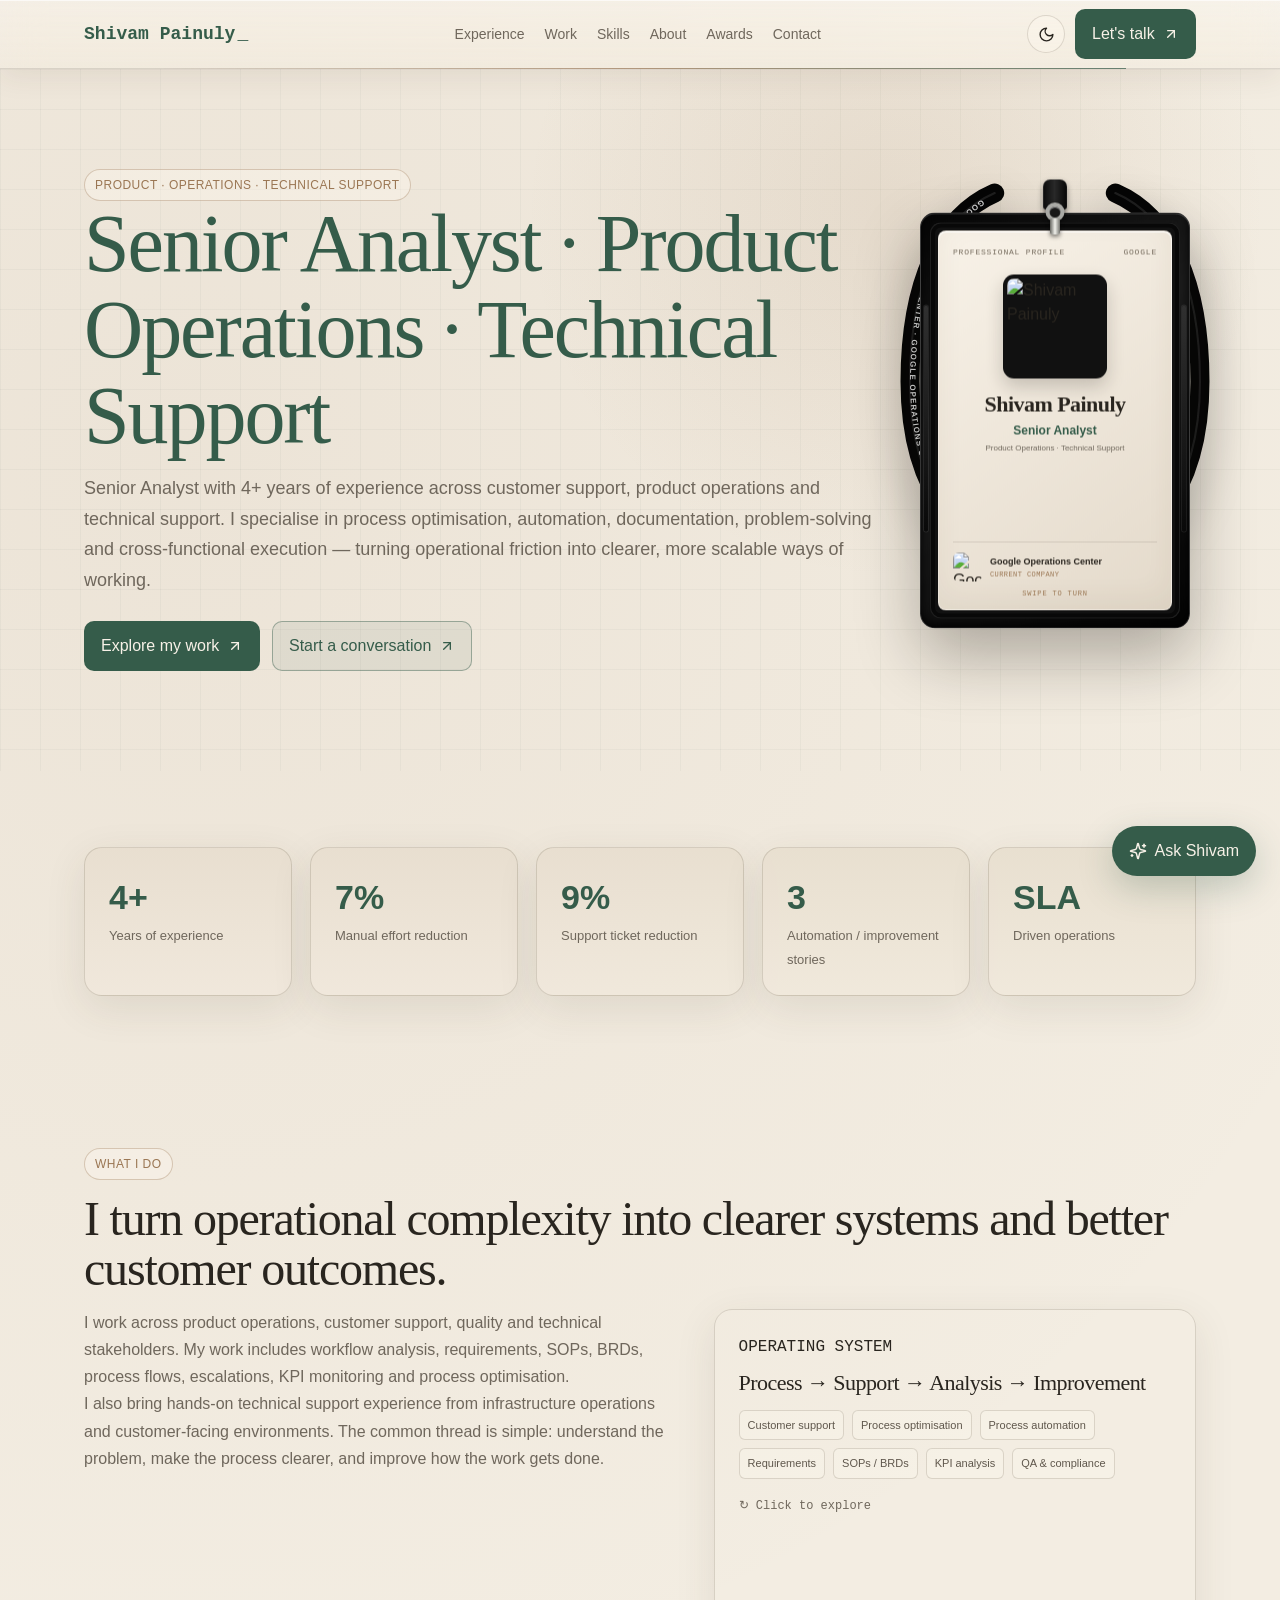
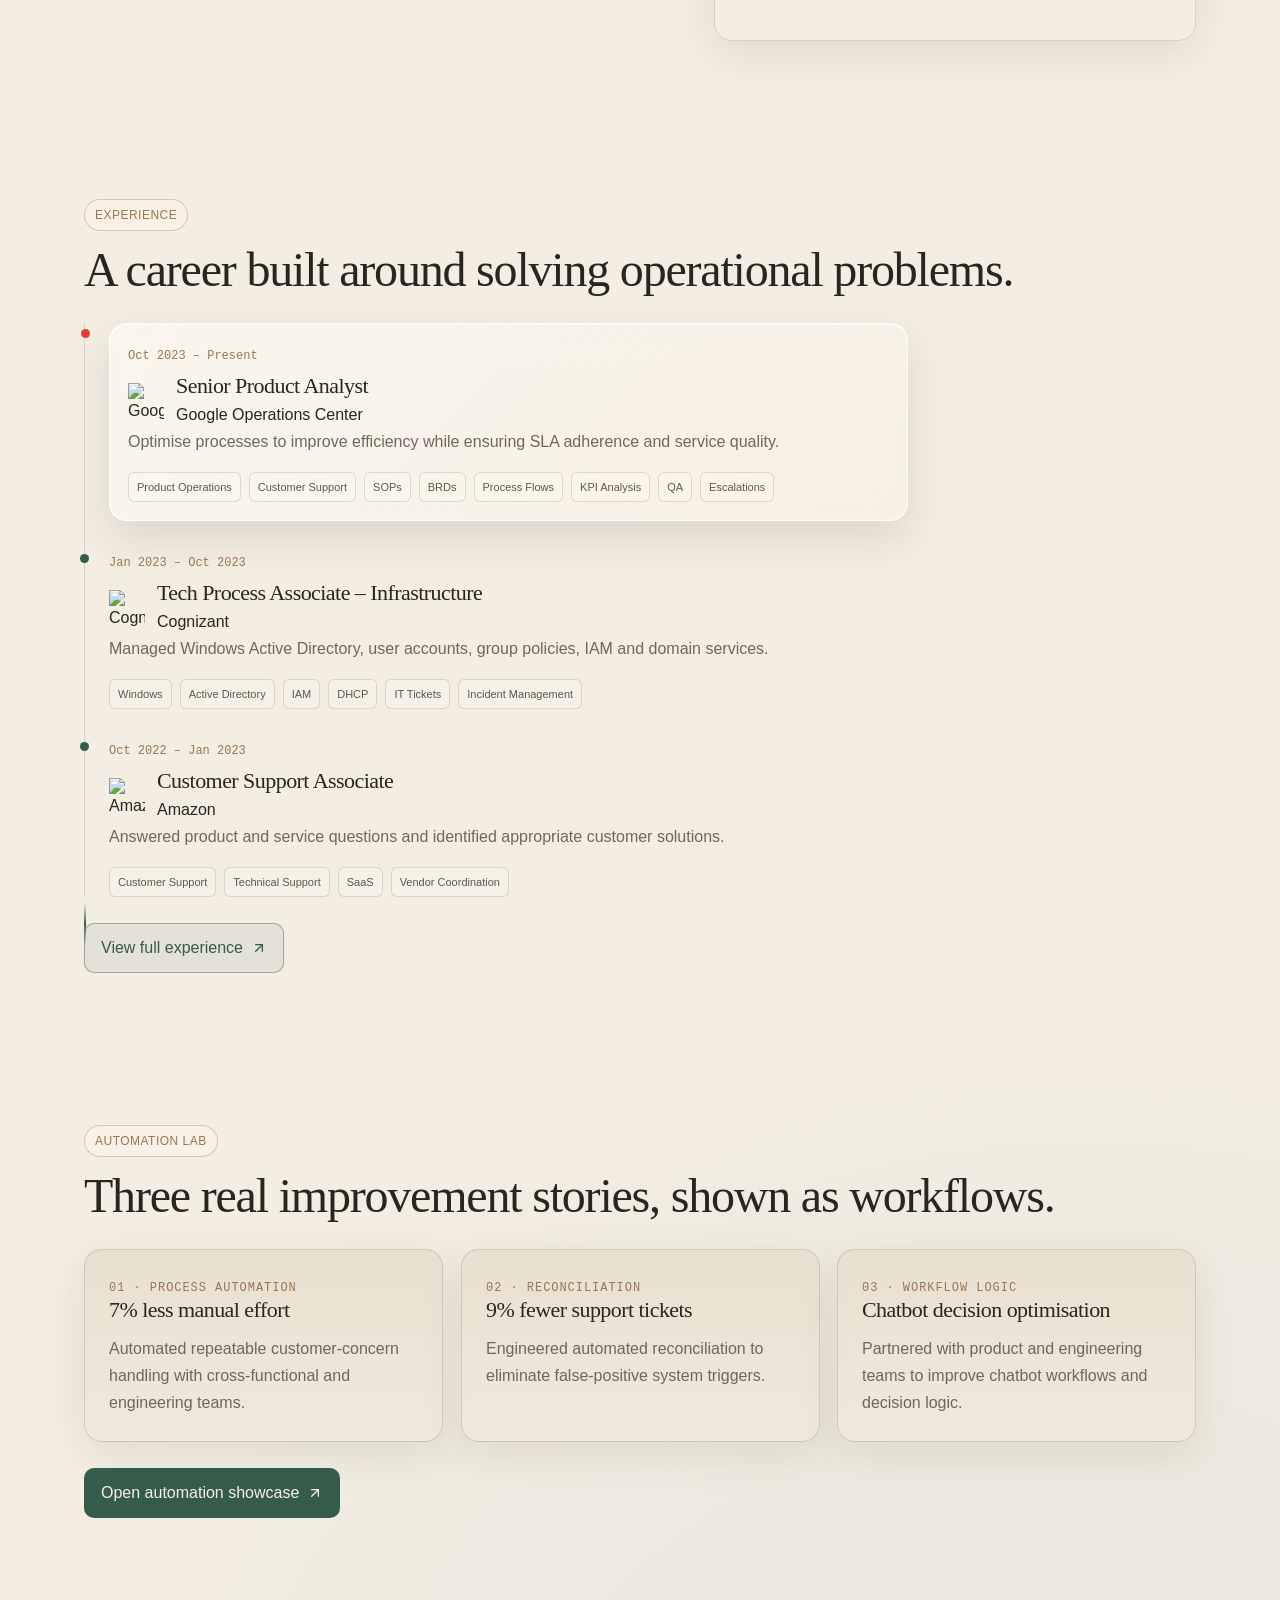
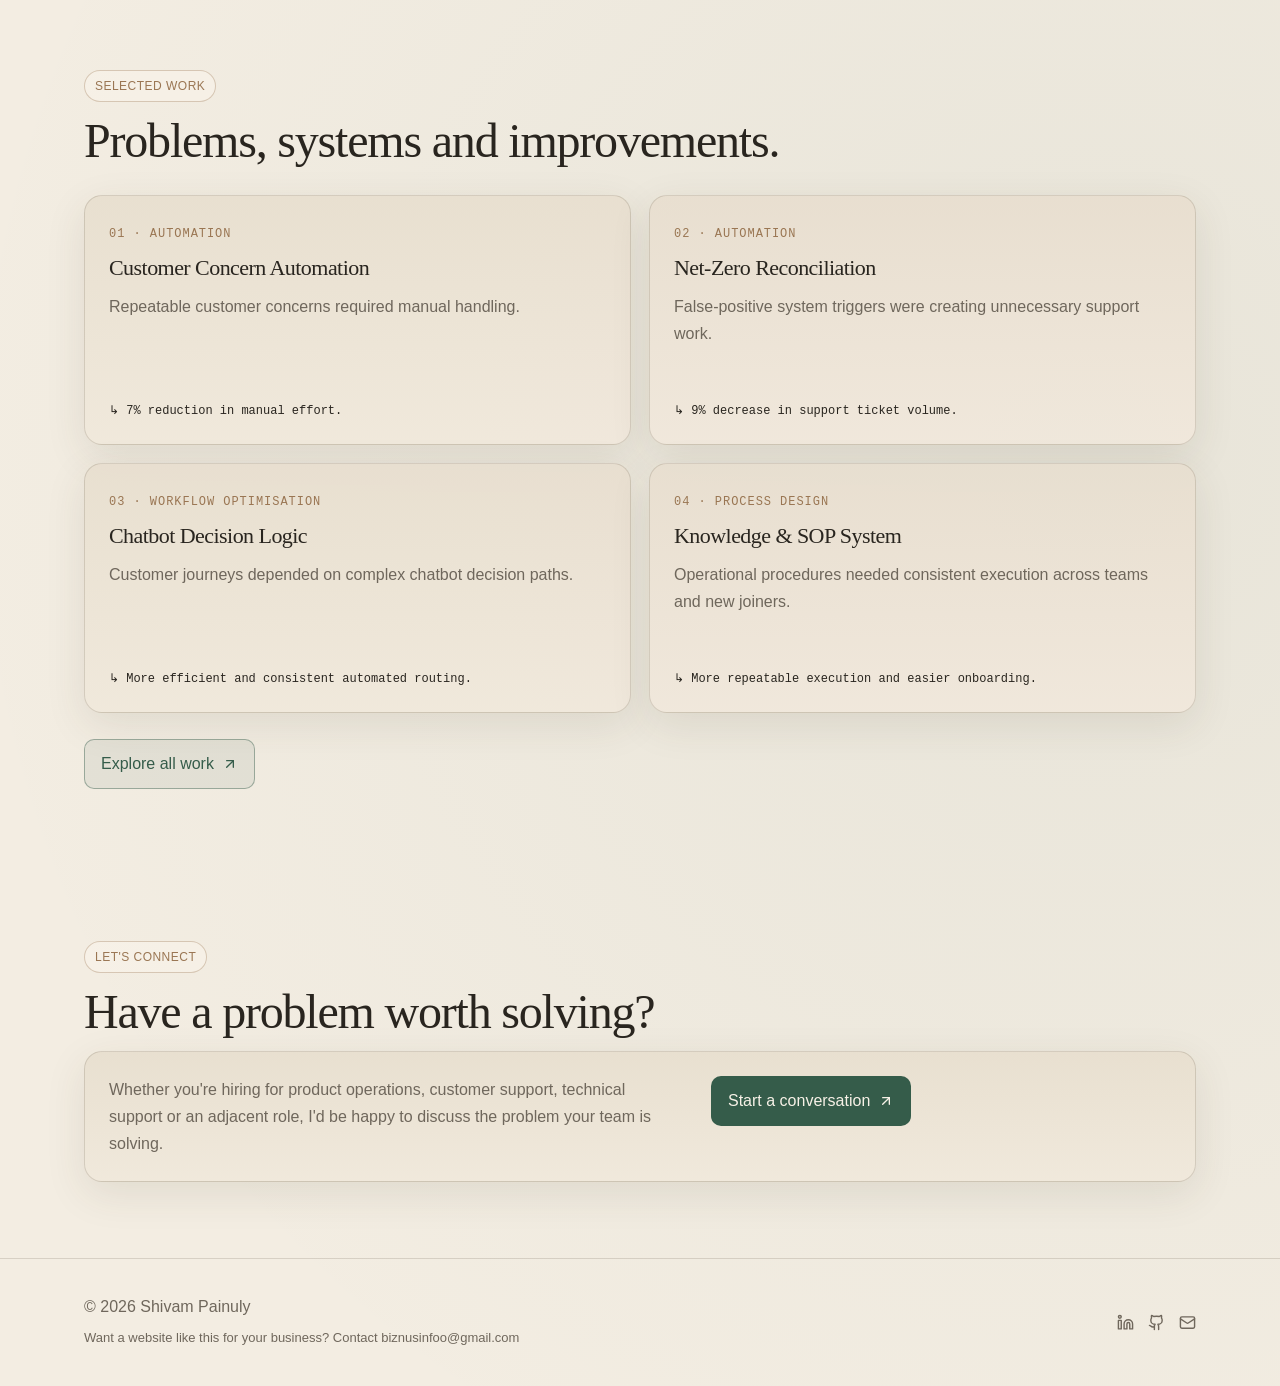
==== commit 01b3f96c: "Deploy portfolio" ====
--- a/index.html
+++ b/index.html
@@ -1 +1 @@
-<!DOCTYPE html><html lang="en"><head><meta charSet="utf-8"/><meta name="viewport" content="width=device-width, initial-scale=1"/><link rel="preload" as="image" href="https://lh3.googleusercontent.com/a/ACg8ocIhvmoqENKScD3hgpFCwxV1W5McimrIfh_f8sZzsZB-C-MFHr8C=s576-c-no"/><link rel="preload" as="image" href="https://toppng.com/uploads/preview/google-logo-transparent-png-11659866441wanynck5pd.png"/><link rel="preload" as="image" href="https://quickchart.io/qr?size=240&amp;margin=2&amp;text=https%3A%2F%2Fwww.linkedin.com%2Fin%2Fshivampainuly25"/><link rel="preload" as="image" href="https://companieslogo.com/img/orig/CTSH-82a8444b.png?t=1720244491"/><link rel="preload" as="image" href="https://pngimg.com/uploads/amazon/amazon_PNG5.png"/><link rel="stylesheet" href="/_next/static/css/72b8d5f822b90c6a.css" data-precedence="next"/><link rel="stylesheet" href="/_next/static/css/d11d143c8b70761f.css" data-precedence="next"/><link rel="preload" as="script" fetchPriority="low" href="/_next/static/chunks/webpack-acf621f17dadeb00.js"/><script src="/_next/static/chunks/fd9d1056-1f1f859026f5f0fa.js" async=""></script><script src="/_next/static/chunks/117-30466bd0496f49c3.js" async=""></script><script src="/_next/static/chunks/main-app-d07897a2666ac246.js" async=""></script><script src="/_next/static/chunks/135-14fbb002201c192c.js" async=""></script><script src="/_next/static/chunks/324-5b3e32ba634d34e5.js" async=""></script><script src="/_next/static/chunks/app/page-5c6d8351a20bc67c.js" async=""></script><script src="/_next/static/chunks/app/layout-a945afa9ed5a9f94.js" async=""></script><title>Shivam Painuly — Resume</title><meta name="description" content="Resume of Shivam Painuly, Senior Product Analyst and Product Operations professional."/><script src="/_next/static/chunks/polyfills-42372ed130431b0a.js" noModule=""></script></head><body><nav class="nav NavGlow_navGlow__ptrOL"><div class="container navin"><a class="brand" aria-label="Shivam Painuly" href="/"><span class="brand-name"><span style="opacity:0;transform:translateY(8px)">S</span><span style="opacity:0;transform:translateY(8px)">h</span><span style="opacity:0;transform:translateY(8px)">i</span><span style="opacity:0;transform:translateY(8px)">v</span><span style="opacity:0;transform:translateY(8px)">a</span><span style="opacity:0;transform:translateY(8px)">m</span><span style="opacity:0;transform:translateY(8px)"> </span><span style="opacity:0;transform:translateY(8px)">P</span><span style="opacity:0;transform:translateY(8px)">a</span><span style="opacity:0;transform:translateY(8px)">i</span><span style="opacity:0;transform:translateY(8px)">n</span><span style="opacity:0;transform:translateY(8px)">u</span><span style="opacity:0;transform:translateY(8px)">l</span><span style="opacity:0;transform:translateY(8px)">y</span></span><span class="brand-cursor" aria-hidden="true">_</span></a><div class="links"><a href="/experience/">Experience</a><a href="/work/">Work</a><a href="/skills/">Skills</a><a href="/about/">About</a><a href="/awards/">Awards</a><a href="/contact/">Contact</a></div><div class="nav-actions"><button type="button" class="theme-toggle desktop-nav-control" aria-label="Switch to dark mode" title="Dark mode"><svg xmlns="http://www.w3.org/2000/svg" width="17" height="17" viewBox="0 0 24 24" fill="none" stroke="currentColor" stroke-width="2" stroke-linecap="round" stroke-linejoin="round" class="lucide lucide-moon"><path d="M12 3a6 6 0 0 0 9 9 9 9 0 1 1-9-9Z"></path></svg></button><div class="desktop-nav-control"><div style="transform:perspective(700px)"><a href="/contact" class="btn magnetic primary"><span>Let&#x27;s talk</span><svg xmlns="http://www.w3.org/2000/svg" width="16" height="16" viewBox="0 0 24 24" fill="none" stroke="currentColor" stroke-width="2" stroke-linecap="round" stroke-linejoin="round" class="lucide lucide-arrow-up-right"><path d="M7 7h10v10"></path><path d="M7 17 17 7"></path></svg></a></div></div><button type="button" class="mobile-menu-toggle" aria-label="Open navigation menu" aria-expanded="false"><svg xmlns="http://www.w3.org/2000/svg" width="22" height="22" viewBox="0 0 24 24" fill="none" stroke="currentColor" stroke-width="2" stroke-linecap="round" stroke-linejoin="round" class="lucide lucide-menu"><line x1="4" x2="20" y1="12" y2="12"></line><line x1="4" x2="20" y1="6" y2="6"></line><line x1="4" x2="20" y1="18" y2="18"></line></svg></button></div></div></nav><main class="home-main"><section class="hero"><div class="container hero-layout"><div class="hero-copy"><span class="pill">PRODUCT · OPERATIONS · TECHNICAL SUPPORT</span><h1><em>Senior Analyst · Product Operations · Technical Support</em></h1><p>Senior Analyst with 4+ years of experience across customer support, product operations and technical support. I specialise in process optimisation, automation, documentation, problem-solving and cross-functional execution — turning operational friction into clearer, more scalable ways of working.</p><div class="actions"><div style="transform:perspective(700px)"><a href="/work" class="btn magnetic primary"><span>Explore my work</span><svg xmlns="http://www.w3.org/2000/svg" width="16" height="16" viewBox="0 0 24 24" fill="none" stroke="currentColor" stroke-width="2" stroke-linecap="round" stroke-linejoin="round" class="lucide lucide-arrow-up-right"><path d="M7 7h10v10"></path><path d="M7 17 17 7"></path></svg></a></div><div style="transform:perspective(700px)"><a href="/contact" class="btn magnetic "><span>Start a conversation</span><svg xmlns="http://www.w3.org/2000/svg" width="16" height="16" viewBox="0 0 24 24" fill="none" stroke="currentColor" stroke-width="2" stroke-linecap="round" stroke-linejoin="round" class="lucide lucide-arrow-up-right"><path d="M7 7h10v10"></path><path d="M7 17 17 7"></path></svg></a></div></div></div><div class="jsx-c70b2dfb55ab6c0 profile-id-wrap"><div aria-hidden="true" class="jsx-c70b2dfb55ab6c0 profile-id-lanyard"><svg viewBox="0 0 330 430" role="presentation" class="jsx-c70b2dfb55ab6c0"><defs class="jsx-c70b2dfb55ab6c0"><path id="lanyardPath" d="M108 27 C57 49 28 112 28 205 C28 307 76 374 165 377 C254 374 302 307 302 205 C302 112 273 49 222 27" class="jsx-c70b2dfb55ab6c0"></path></defs><path d="M108 27 C57 49 28 112 28 205 C28 307 76 374 165 377 C254 374 302 307 302 205 C302 112 273 49 222 27" fill="none" stroke="#050505" stroke-width="18" stroke-linecap="round" class="jsx-c70b2dfb55ab6c0"></path><path d="M108 27 C57 49 28 112 28 205 C28 307 76 374 165 377 C254 374 302 307 302 205 C302 112 273 49 222 27" fill="none" stroke="rgba(255,255,255,.10)" stroke-width="2" stroke-linecap="round" class="jsx-c70b2dfb55ab6c0"></path><text fill="rgba(255,255,255,.86)" font-size="7.5" font-family="Arial, sans-serif" font-weight="700" letter-spacing="1.1" class="jsx-c70b2dfb55ab6c0"><textPath href="#lanyardPath" startOffset="1.5%" class="jsx-c70b2dfb55ab6c0">GOOGLE OPERATIONS CENTER · GOOGLE OPERATIONS CENTER · GOOGLE OPERATIONS CENTER ·</textPath></text></svg></div><div aria-label="Interactive profile ID card. Swipe or drag left or right to flip." class="jsx-c70b2dfb55ab6c0 profile-id-holder"><div aria-hidden="true" class="jsx-c70b2dfb55ab6c0 profile-id-clip"><span class="jsx-c70b2dfb55ab6c0"></span></div><div class="jsx-c70b2dfb55ab6c0 profile-id-scene"><div class="jsx-c70b2dfb55ab6c0 profile-id-case"><div class="jsx-c70b2dfb55ab6c0 profile-id-card"><div class="jsx-c70b2dfb55ab6c0 profile-id-face profile-id-front"><div class="jsx-c70b2dfb55ab6c0 profile-id-topline"><span class="jsx-c70b2dfb55ab6c0">PROFESSIONAL PROFILE</span><span class="jsx-c70b2dfb55ab6c0">GOOGLE</span></div><div class="jsx-c70b2dfb55ab6c0 profile-id-photo-frame"><img src="https://lh3.googleusercontent.com/a/ACg8ocIhvmoqENKScD3hgpFCwxV1W5McimrIfh_f8sZzsZB-C-MFHr8C=s576-c-no" alt="Shivam Painuly" draggable="false" class="jsx-c70b2dfb55ab6c0"/></div><div class="jsx-c70b2dfb55ab6c0 profile-id-name">Shivam Painuly</div><div class="jsx-c70b2dfb55ab6c0 profile-id-role">Senior Analyst</div><div class="jsx-c70b2dfb55ab6c0 profile-id-speciality">Product Operations · Technical Support</div><div class="jsx-c70b2dfb55ab6c0 profile-id-company"><img src="https://toppng.com/uploads/preview/google-logo-transparent-png-11659866441wanynck5pd.png" alt="Google" draggable="false" class="jsx-c70b2dfb55ab6c0"/><div class="jsx-c70b2dfb55ab6c0"><strong class="jsx-c70b2dfb55ab6c0">Google Operations Center</strong><span class="jsx-c70b2dfb55ab6c0">CURRENT COMPANY</span></div></div><div class="jsx-c70b2dfb55ab6c0 profile-id-hint">SWIPE TO TURN</div></div><div class="jsx-c70b2dfb55ab6c0 profile-id-face profile-id-back"><div class="jsx-c70b2dfb55ab6c0 profile-id-back-brand"><span class="jsx-c70b2dfb55ab6c0">SHIVAM PAINULY</span><small class="jsx-c70b2dfb55ab6c0">PROFESSIONAL PROFILE</small></div><div class="jsx-c70b2dfb55ab6c0 profile-id-qr"><img src="https://quickchart.io/qr?size=240&amp;margin=2&amp;text=https%3A%2F%2Fwww.linkedin.com%2Fin%2Fshivampainuly25" alt="QR code linking to Shivam Painuly on LinkedIn" draggable="false" class="jsx-c70b2dfb55ab6c0"/></div><div class="jsx-c70b2dfb55ab6c0 profile-id-scan">SCAN TO CONNECT</div><div class="jsx-c70b2dfb55ab6c0 profile-id-linkedin">LINKEDIN / SHIVAMPAINULY25</div><div class="jsx-c70b2dfb55ab6c0 profile-id-hint">SWIPE TO RETURN</div></div></div></div></div><div class="jsx-c70b2dfb55ab6c0 profile-id-bezel profile-id-bezel-left"></div><div class="jsx-c70b2dfb55ab6c0 profile-id-bezel profile-id-bezel-right"></div></div></div></div></section><section><div class="container"><div class="grid metrics"><a class="metric-link" href="/experience/"><div class="card metric"><strong>4+</strong><span>Years of experience</span></div></a><div><div class="card metric"><strong>0<!-- -->%</strong><span>Manual effort reduction</span></div></div><div><div class="card metric"><strong>0<!-- -->%</strong><span>Support ticket reduction</span></div></div><div><div class="card metric"><strong>0</strong><span>Automation / improvement stories</span></div></div><div><div class="card metric"><strong>SLA</strong><span>Driven operations</span></div></div></div></div></section><section><div class="container"><span class="pill">WHAT I DO</span><h2>I turn operational complexity into clearer systems and better customer outcomes.</h2><div class="split"><div><p class="muted">I work across product operations, customer support, quality and technical stakeholders. My work includes workflow analysis, requirements, SOPs, BRDs, process flows, escalations, KPI monitoring and process optimisation.</p><p class="muted">I also bring hands-on technical support experience from infrastructure operations and customer-facing environments. The common thread is simple: understand the problem, make the process clearer, and improve how the work gets done.</p></div><div class="operating-system-wrap" style="perspective:1200px"><button type="button" aria-label="Show how I operate" class="card operating-system-card" style="width:100%;min-height:330px;border:1px solid var(--border);text-align:left;cursor:pointer;background:transparent;padding:0;transform-style:preserve-3d"><div style="position:relative;min-height:330px;transform-style:preserve-3d"><div class="operating-system-face" style="position:absolute;inset:0;padding:24px;backface-visibility:hidden"><span class="mono amber">OPERATING SYSTEM</span><h3 style="margin-top:12px">Process → Support → Analysis → Improvement</h3><div class="tags"><span class="tag">Customer support</span><span class="tag">Process optimisation</span><span class="tag">Process automation</span><span class="tag">Requirements</span><span class="tag">SOPs / BRDs</span><span class="tag">KPI analysis</span><span class="tag">QA &amp; compliance</span></div><span class="mono muted" style="display:block;margin-top:18px;font-size:12px">↻ Click to explore</span></div><div class="operating-system-face" style="position:absolute;inset:0;padding:24px;backface-visibility:hidden;transform:rotateY(180deg)"><span class="mono amber">HOW I OPERATE</span><div style="display:grid;gap:8px;margin-top:12px"><div><b>01 — Process</b><p class="muted" style="margin:2px 0 0;font-size:13px">Understand the workflow, friction and SLA requirements.</p></div><div><b>02 — Support</b><p class="muted" style="margin:2px 0 0;font-size:13px">Diagnose issues and resolve or escalate systematically.</p></div><div><b>03 — Analysis</b><p class="muted" style="margin:2px 0 0;font-size:13px">Identify patterns, root causes and operational gaps.</p></div><div><b>04 — Improvement</b><p class="muted" style="margin:2px 0 0;font-size:13px">Turn findings into clearer processes, automation or documentation.</p></div></div></div></div></button></div></div></div></section><section><div class="container"><span class="pill">EXPERIENCE</span><h2>A career built around solving operational problems.</h2><div class="timeline TimelinePulse_timelinePulse__wOZDQ"><article class="timeline-item" style="padding:18px;margin:0 3in 0 0;border:1px solid rgba(255,255,255,.78);border-radius:18px;background:linear-gradient(135deg,rgba(255,255,255,.48),rgba(255,250,241,.22));box-shadow:0 18px 42px rgba(73,57,42,.12),inset 0 1px 0 rgba(255,255,255,.82),inset 0 -1px 0 rgba(255,255,255,.18);backdrop-filter:blur(18px) saturate(135%);-webkit-backdrop-filter:blur(18px) saturate(135%)"><span class="period">Oct 2023 – Present</span><div style="display:flex;align-items:center;gap:12px;margin-top:8px"><img src="https://toppng.com/uploads/preview/google-logo-transparent-png-11659866441wanynck5pd.png" alt="Google Operations Center logo" width="36" height="36" style="width:36px;height:36px;object-fit:contain"/><div><h3 style="margin:0">Senior Product Analyst</h3><p class="accent" style="margin-top:4px">Google Operations Center</p></div></div><p class="muted">Optimise processes to improve efficiency while ensuring SLA adherence and service quality.</p><div class="tags"><span class="tag">Product Operations</span><span class="tag">Customer Support</span><span class="tag">SOPs</span><span class="tag">BRDs</span><span class="tag">Process Flows</span><span class="tag">KPI Analysis</span><span class="tag">QA</span><span class="tag">Escalations</span></div></article><article class="timeline-item"><span class="period">Jan 2023 – Oct 2023</span><div style="display:flex;align-items:center;gap:12px;margin-top:8px"><img src="https://companieslogo.com/img/orig/CTSH-82a8444b.png?t=1720244491" alt="Cognizant logo" width="36" height="36" style="width:36px;height:36px;object-fit:contain"/><div><h3 style="margin:0">Tech Process Associate – Infrastructure</h3><p class="accent" style="margin-top:4px">Cognizant</p></div></div><p class="muted">Managed Windows Active Directory, user accounts, group policies, IAM and domain services.</p><div class="tags"><span class="tag">Windows</span><span class="tag">Active Directory</span><span class="tag">IAM</span><span class="tag">DHCP</span><span class="tag">IT Tickets</span><span class="tag">Incident Management</span></div></article><article class="timeline-item"><span class="period">Oct 2022 – Jan 2023</span><div style="display:flex;align-items:center;gap:12px;margin-top:8px"><img src="https://pngimg.com/uploads/amazon/amazon_PNG5.png" alt="Amazon logo" width="36" height="36" style="width:36px;height:36px;object-fit:contain"/><div><h3 style="margin:0">Customer Support Associate</h3><p class="accent" style="margin-top:4px">Amazon</p></div></div><p class="muted">Answered product and service questions and identified appropriate customer solutions.</p><div class="tags"><span class="tag">Customer Support</span><span class="tag">Technical Support</span><span class="tag">SaaS</span><span class="tag">Vendor Coordination</span></div></article></div><div class="actions"><div style="transform:perspective(700px)"><a href="/experience" class="btn magnetic "><span>View full experience</span><svg xmlns="http://www.w3.org/2000/svg" width="16" height="16" viewBox="0 0 24 24" fill="none" stroke="currentColor" stroke-width="2" stroke-linecap="round" stroke-linejoin="round" class="lucide lucide-arrow-up-right"><path d="M7 7h10v10"></path><path d="M7 17 17 7"></path></svg></a></div></div></div></section><section><div class="container"><span class="pill">AUTOMATION LAB</span><h2>Three real improvement stories, shown as workflows.</h2><div class="automation-teaser-grid"><article class="card " style="transition:transform 180ms ease-out;will-change:transform"><span class="domain">01 · PROCESS AUTOMATION</span><h3>7% less manual effort</h3><p class="muted">Automated repeatable customer-concern handling with cross-functional and engineering teams.</p></article><article class="card " style="transition:transform 180ms ease-out;will-change:transform"><span class="domain">02 · RECONCILIATION</span><h3>9% fewer support tickets</h3><p class="muted">Engineered automated reconciliation to eliminate false-positive system triggers.</p></article><article class="card " style="transition:transform 180ms ease-out;will-change:transform"><span class="domain">03 · WORKFLOW LOGIC</span><h3>Chatbot decision optimisation</h3><p class="muted">Partnered with product and engineering teams to improve chatbot workflows and decision logic.</p></article></div><div class="actions"><div style="transform:perspective(700px)"><a href="/work" class="btn magnetic primary"><span>Open automation showcase</span><svg xmlns="http://www.w3.org/2000/svg" width="16" height="16" viewBox="0 0 24 24" fill="none" stroke="currentColor" stroke-width="2" stroke-linecap="round" stroke-linejoin="round" class="lucide lucide-arrow-up-right"><path d="M7 7h10v10"></path><path d="M7 17 17 7"></path></svg></a></div></div></div></section><section><div class="container"><span class="pill">SELECTED WORK</span><h2>Problems, systems and improvements.</h2><div class="work-grid"><article class="card work-card" style="transition:transform 180ms ease-out;will-change:transform"><div><span class="domain">0<!-- -->1<!-- --> · <!-- -->Automation</span><h3 style="margin-top:12px">Customer Concern Automation</h3><p class="muted">Repeatable customer concerns required manual handling.</p></div><span class="mono accent" style="font-size:12px">↳ <!-- -->7% reduction in manual effort.</span></article><article class="card work-card" style="transition:transform 180ms ease-out;will-change:transform"><div><span class="domain">0<!-- -->2<!-- --> · <!-- -->Automation</span><h3 style="margin-top:12px">Net-Zero Reconciliation</h3><p class="muted">False-positive system triggers were creating unnecessary support work.</p></div><span class="mono accent" style="font-size:12px">↳ <!-- -->9% decrease in support ticket volume.</span></article><article class="card work-card" style="transition:transform 180ms ease-out;will-change:transform"><div><span class="domain">0<!-- -->3<!-- --> · <!-- -->Workflow Optimisation</span><h3 style="margin-top:12px">Chatbot Decision Logic</h3><p class="muted">Customer journeys depended on complex chatbot decision paths.</p></div><span class="mono accent" style="font-size:12px">↳ <!-- -->More efficient and consistent automated routing.</span></article><article class="card work-card" style="transition:transform 180ms ease-out;will-change:transform"><div><span class="domain">0<!-- -->4<!-- --> · <!-- -->Process Design</span><h3 style="margin-top:12px">Knowledge &amp; SOP System</h3><p class="muted">Operational procedures needed consistent execution across teams and new joiners.</p></div><span class="mono accent" style="font-size:12px">↳ <!-- -->More repeatable execution and easier onboarding.</span></article></div><div class="actions"><div style="transform:perspective(700px)"><a href="/work" class="btn magnetic "><span>Explore all work</span><svg xmlns="http://www.w3.org/2000/svg" width="16" height="16" viewBox="0 0 24 24" fill="none" stroke="currentColor" stroke-width="2" stroke-linecap="round" stroke-linejoin="round" class="lucide lucide-arrow-up-right"><path d="M7 7h10v10"></path><path d="M7 17 17 7"></path></svg></a></div></div></div></section><section><div class="container"><span class="pill">LET&#x27;S CONNECT</span><h2>Have a problem worth solving?</h2><div class="card"><div class="split"><p class="muted">Whether you&#x27;re hiring for product operations, customer support, technical support or an adjacent role, I&#x27;d be happy to discuss the problem your team is solving.</p><div style="transform:perspective(700px)"><a href="/contact" class="btn magnetic primary"><span>Start a conversation</span><svg xmlns="http://www.w3.org/2000/svg" width="16" height="16" viewBox="0 0 24 24" fill="none" stroke="currentColor" stroke-width="2" stroke-linecap="round" stroke-linejoin="round" class="lucide lucide-arrow-up-right"><path d="M7 7h10v10"></path><path d="M7 17 17 7"></path></svg></a></div></div></div></div></section></main><footer class="jsx-5d136e500ebc2c09"><div class="jsx-5d136e500ebc2c09 container footerin"><div class="jsx-5d136e500ebc2c09"><span class="jsx-5d136e500ebc2c09">© <!-- -->2026<!-- --> <!-- -->Shivam Painuly</span><p style="margin:8px 0 0;font-size:13px" class="jsx-5d136e500ebc2c09 muted">Want a website like this for your business? Contact <a href="mailto:biznusinfoo@gmail.com" class="jsx-5d136e500ebc2c09 accent">biznusinfoo@gmail.com</a></p></div><div class="jsx-5d136e500ebc2c09 socials"><a href="https://www.linkedin.com/in/shivampainuly25" target="_blank" rel="noreferrer" class="jsx-5d136e500ebc2c09"><svg xmlns="http://www.w3.org/2000/svg" width="17" height="17" viewBox="0 0 24 24" fill="none" stroke="currentColor" stroke-width="2" stroke-linecap="round" stroke-linejoin="round" class="lucide lucide-linkedin"><path d="M16 8a6 6 0 0 1 6 6v7h-4v-7a2 2 0 0 0-2-2 2 2 0 0 0-2 2v7h-4v-7a6 6 0 0 1 6-6z"></path><rect width="4" height="12" x="2" y="9"></rect><circle cx="4" cy="4" r="2"></circle></svg></a><a href="https://github.com/Shivampainuly" target="_blank" rel="noreferrer" class="jsx-5d136e500ebc2c09"><svg xmlns="http://www.w3.org/2000/svg" width="17" height="17" viewBox="0 0 24 24" fill="none" stroke="currentColor" stroke-width="2" stroke-linecap="round" stroke-linejoin="round" class="lucide lucide-github"><path d="M15 22v-4a4.8 4.8 0 0 0-1-3.5c3 0 6-2 6-5.5.08-1.25-.27-2.48-1-3.5.28-1.15.28-2.35 0-3.5 0 0-1 0-3 1.5-2.64-.5-5.36-.5-8 0C6 2 5 2 5 2c-.3 1.15-.3 2.35 0 3.5A5.403 5.403 0 0 0 4 9c0 3.5 3 5.5 6 5.5-.39.49-.68 1.05-.85 1.65-.17.6-.22 1.23-.15 1.85v4"></path><path d="M9 18c-4.51 2-5-2-7-2"></path></svg></a><a href="mailto:shivampainuly01@gmail.com" class="jsx-5d136e500ebc2c09"><svg xmlns="http://www.w3.org/2000/svg" width="17" height="17" viewBox="0 0 24 24" fill="none" stroke="currentColor" stroke-width="2" stroke-linecap="round" stroke-linejoin="round" class="lucide lucide-mail"><rect width="20" height="16" x="2" y="4" rx="2"></rect><path d="m22 7-8.97 5.7a1.94 1.94 0 0 1-2.06 0L2 7"></path></svg></a></div></div></footer><button aria-label="Open Shivam AI assistant" class="chat-launcher"><svg xmlns="http://www.w3.org/2000/svg" width="18" height="18" viewBox="0 0 24 24" fill="none" stroke="currentColor" stroke-width="2" stroke-linecap="round" stroke-linejoin="round" class="lucide lucide-sparkles"><path d="M9.937 15.5A2 2 0 0 0 8.5 14.063l-6.135-1.582a.5.5 0 0 1 0-.962L8.5 9.936A2 2 0 0 0 9.937 8.5l1.582-6.135a.5.5 0 0 1 .963 0L14.063 8.5A2 2 0 0 0 15.5 9.937l6.135 1.581a.5.5 0 0 1 0 .964L15.5 14.063a2 2 0 0 0-1.437 1.437l-1.582 6.135a.5.5 0 0 1-.963 0z"></path><path d="M20 3v4"></path><path d="M22 5h-4"></path><path d="M4 17v2"></path><path d="M5 18H3"></path></svg><span>Ask Shivam</span></button><script src="/_next/static/chunks/webpack-acf621f17dadeb00.js" async=""></script><script>(self.__next_f=self.__next_f||[]).push([0]);self.__next_f.push([2,null])</script><script>self.__next_f.push([1,"1:HL[\"/_next/static/css/72b8d5f822b90c6a.css\",\"style\"]\n2:HL[\"/_next/static/css/d11d143c8b70761f.css\",\"style\"]\n"])</script><script>self.__next_f.push([1,"3:I[2846,[],\"\"]\n5:I[324,[\"135\",\"static/chunks/135-14fbb002201c192c.js\",\"324\",\"static/chunks/324-5b3e32ba634d34e5.js\",\"931\",\"static/chunks/app/page-5c6d8351a20bc67c.js\"],\"Shell\"]\n6:I[7840,[\"135\",\"static/chunks/135-14fbb002201c192c.js\",\"324\",\"static/chunks/324-5b3e32ba634d34e5.js\",\"931\",\"static/chunks/app/page-5c6d8351a20bc67c.js\"],\"MagneticButton\"]\n7:I[8278,[\"135\",\"static/chunks/135-14fbb002201c192c.js\",\"324\",\"static/chunks/324-5b3e32ba634d34e5.js\",\"931\",\"static/chunks/app/page-5c6d8351a20bc67c.js\"],\"ProfileIdCard\"]\n8:I[6430,[\"135\",\"static/chunks/135-14fbb002201c192c.js\",\"324\",\"static/chunks/324-5b3e32ba634d34e5.js\",\"931\",\"static/chunks/app/page-5c6d8351a20bc67c.js\"],\"Metrics\"]\n9:I[324,[\"135\",\"static/chunks/135-14fbb002201c192c.js\",\"324\",\"static/chunks/324-5b3e32ba634d34e5.js\",\"931\",\"static/chunks/app/page-5c6d8351a20bc67c.js\"],\"Section\"]\na:I[6936,[\"135\",\"static/chunks/135-14fbb002201c192c.js\",\"324\",\"static/chunks/324-5b3e32ba634d34e5.js\",\"931\",\"static/chunks/app/page-5c6d8351a20bc67c.js\"],\"OperatingSystemCard\"]\nb:I[7536,[\"135\",\"static/chunks/135-14fbb002201c192c.js\",\"324\",\"static/chunks/324-5b3e32ba634d34e5.js\",\"931\",\"static/chunks/app/page-5c6d8351a20bc67c.js\"],\"MagneticCard\"]\nc:I[710,[\"185\",\"static/chunks/app/layout-a945afa9ed5a9f94.js\"],\"ProtectionGuard\"]\nd:I[4707,[],\"\"]\ne:I[6423,[],\"\"]\n10:I[1060,[],\"\"]\n11:[]\n"])</script><script>self.__next_f.push([1,"0:[\"$\",\"$L3\",null,{\"buildId\":\"_ouT7xAGm8DAw7-7UKf9N\",\"assetPrefix\":\"\",\"urlParts\":[\"\",\"\"],\"initialTree\":[\"\",{\"children\":[\"__PAGE__\",{}]},\"$undefined\",\"$undefined\",true],\"initialSeedData\":[\"\",{\"children\":[\"__PAGE__\",{},[[\"$L4\",[\"$\",\"$L5\",null,{\"children\":[\"$\",\"main\",null,{\"className\":\"home-main\",\"children\":[[\"$\",\"section\",null,{\"className\":\"hero\",\"children\":[\"$\",\"div\",null,{\"className\":\"container hero-layout\",\"children\":[[\"$\",\"div\",null,{\"className\":\"hero-copy\",\"children\":[[\"$\",\"span\",null,{\"className\":\"pill\",\"children\":\"PRODUCT · OPERATIONS · TECHNICAL SUPPORT\"}],[\"$\",\"h1\",null,{\"children\":[\"$\",\"em\",null,{\"children\":\"Senior Analyst · Product Operations · Technical Support\"}]}],[\"$\",\"p\",null,{\"children\":\"Senior Analyst with 4+ years of experience across customer support, product operations and technical support. I specialise in process optimisation, automation, documentation, problem-solving and cross-functional execution — turning operational friction into clearer, more scalable ways of working.\"}],[\"$\",\"div\",null,{\"className\":\"actions\",\"children\":[[\"$\",\"$L6\",null,{\"href\":\"/work\",\"primary\":true,\"children\":\"Explore my work\"}],[\"$\",\"$L6\",null,{\"href\":\"/contact\",\"children\":\"Start a conversation\"}]]}]]}],[\"$\",\"$L7\",null,{}]]}]}],[\"$\",\"section\",null,{\"children\":[\"$\",\"div\",null,{\"className\":\"container\",\"children\":[\"$\",\"$L8\",null,{}]}]}],[\"$\",\"$L9\",null,{\"label\":\"WHAT I DO\",\"title\":\"I turn operational complexity into clearer systems and better customer outcomes.\",\"children\":[\"$\",\"div\",null,{\"className\":\"split\",\"children\":[[\"$\",\"div\",null,{\"children\":[[\"$\",\"p\",null,{\"className\":\"muted\",\"children\":\"I work across product operations, customer support, quality and technical stakeholders. My work includes workflow analysis, requirements, SOPs, BRDs, process flows, escalations, KPI monitoring and process optimisation.\"}],[\"$\",\"p\",null,{\"className\":\"muted\",\"children\":\"I also bring hands-on technical support experience from infrastructure operations and customer-facing environments. The common thread is simple: understand the problem, make the process clearer, and improve how the work gets done.\"}]]}],[\"$\",\"$La\",null,{}]]}]}],[\"$\",\"$L9\",null,{\"label\":\"EXPERIENCE\",\"title\":\"A career built around solving operational problems.\",\"children\":[[\"$\",\"div\",null,{\"className\":\"timeline TimelinePulse_timelinePulse__wOZDQ\",\"children\":[[\"$\",\"article\",\"Google Operations Center\",{\"className\":\"timeline-item\",\"style\":{\"padding\":\"18px\",\"margin\":\"0 3in 0 0\",\"border\":\"1px solid rgba(255,255,255,.78)\",\"borderRadius\":18,\"background\":\"linear-gradient(135deg,rgba(255,255,255,.48),rgba(255,250,241,.22))\",\"boxShadow\":\"0 18px 42px rgba(73,57,42,.12),inset 0 1px 0 rgba(255,255,255,.82),inset 0 -1px 0 rgba(255,255,255,.18)\",\"backdropFilter\":\"blur(18px) saturate(135%)\",\"WebkitBackdropFilter\":\"blur(18px) saturate(135%)\"},\"children\":[[\"$\",\"span\",null,{\"className\":\"period\",\"children\":\"Oct 2023 – Present\"}],[\"$\",\"div\",null,{\"style\":{\"display\":\"flex\",\"alignItems\":\"center\",\"gap\":12,\"marginTop\":8},\"children\":[[\"$\",\"img\",null,{\"src\":\"https://toppng.com/uploads/preview/google-logo-transparent-png-11659866441wanynck5pd.png\",\"alt\":\"Google Operations Center logo\",\"width\":36,\"height\":36,\"style\":{\"width\":36,\"height\":36,\"objectFit\":\"contain\"}}],[\"$\",\"div\",null,{\"children\":[[\"$\",\"h3\",null,{\"style\":{\"margin\":0},\"children\":\"Senior Product Analyst\"}],[\"$\",\"p\",null,{\"className\":\"accent\",\"style\":{\"marginTop\":4},\"children\":\"Google Operations Center\"}]]}]]}],[\"$\",\"p\",null,{\"className\":\"muted\",\"children\":\"Optimise processes to improve efficiency while ensuring SLA adherence and service quality.\"}],[\"$\",\"div\",null,{\"className\":\"tags\",\"children\":[[\"$\",\"span\",\"Product Operations\",{\"className\":\"tag\",\"children\":\"Product Operations\"}],[\"$\",\"span\",\"Customer Support\",{\"className\":\"tag\",\"children\":\"Customer Support\"}],[\"$\",\"span\",\"SOPs\",{\"className\":\"tag\",\"children\":\"SOPs\"}],[\"$\",\"span\",\"BRDs\",{\"className\":\"tag\",\"children\":\"BRDs\"}],[\"$\",\"span\",\"Process Flows\",{\"className\":\"tag\",\"children\":\"Process Flows\"}],[\"$\",\"span\",\"KPI Analysis\",{\"className\":\"tag\",\"children\":\"KPI Analysis\"}],[\"$\",\"span\",\"QA\",{\"className\":\"tag\",\"children\":\"QA\"}],[\"$\",\"span\",\"Escalations\",{\"className\":\"tag\",\"children\":\"Escalations\"}]]}]]}],[\"$\",\"article\",\"Cognizant\",{\"className\":\"timeline-item\",\"style\":\"$undefined\",\"children\":[[\"$\",\"span\",null,{\"className\":\"period\",\"children\":\"Jan 2023 – Oct 2023\"}],[\"$\",\"div\",null,{\"style\":{\"display\":\"flex\",\"alignItems\":\"center\",\"gap\":12,\"marginTop\":8},\"children\":[[\"$\",\"img\",null,{\"src\":\"https://companieslogo.com/img/orig/CTSH-82a8444b.png?t=1720244491\",\"alt\":\"Cognizant logo\",\"width\":36,\"height\":36,\"style\":{\"width\":36,\"height\":36,\"objectFit\":\"contain\"}}],[\"$\",\"div\",null,{\"children\":[[\"$\",\"h3\",null,{\"style\":{\"margin\":0},\"children\":\"Tech Process Associate – Infrastructure\"}],[\"$\",\"p\",null,{\"className\":\"accent\",\"style\":{\"marginTop\":4},\"children\":\"Cognizant\"}]]}]]}],[\"$\",\"p\",null,{\"className\":\"muted\",\"children\":\"Managed Windows Active Directory, user accounts, group policies, IAM and domain services.\"}],[\"$\",\"div\",null,{\"className\":\"tags\",\"children\":[[\"$\",\"span\",\"Windows\",{\"className\":\"tag\",\"children\":\"Windows\"}],[\"$\",\"span\",\"Active Directory\",{\"className\":\"tag\",\"children\":\"Active Directory\"}],[\"$\",\"span\",\"IAM\",{\"className\":\"tag\",\"children\":\"IAM\"}],[\"$\",\"span\",\"DHCP\",{\"className\":\"tag\",\"children\":\"DHCP\"}],[\"$\",\"span\",\"IT Tickets\",{\"className\":\"tag\",\"children\":\"IT Tickets\"}],[\"$\",\"span\",\"Incident Management\",{\"className\":\"tag\",\"children\":\"Incident Management\"}]]}]]}],[\"$\",\"article\",\"Amazon\",{\"className\":\"timeline-item\",\"style\":\"$undefined\",\"children\":[[\"$\",\"span\",null,{\"className\":\"period\",\"children\":\"Oct 2022 – Jan 2023\"}],[\"$\",\"div\",null,{\"style\":{\"display\":\"flex\",\"alignItems\":\"center\",\"gap\":12,\"marginTop\":8},\"children\":[[\"$\",\"img\",null,{\"src\":\"https://pngimg.com/uploads/amazon/amazon_PNG5.png\",\"alt\":\"Amazon logo\",\"width\":36,\"height\":36,\"style\":{\"width\":36,\"height\":36,\"objectFit\":\"contain\"}}],[\"$\",\"div\",null,{\"children\":[[\"$\",\"h3\",null,{\"style\":{\"margin\":0},\"children\":\"Customer Support Associate\"}],[\"$\",\"p\",null,{\"className\":\"accent\",\"style\":{\"marginTop\":4},\"children\":\"Amazon\"}]]}]]}],[\"$\",\"p\",null,{\"className\":\"muted\",\"children\":\"Answered product and service questions and identified appropriate customer solutions.\"}],[\"$\",\"div\",null,{\"className\":\"tags\",\"children\":[[\"$\",\"span\",\"Customer Support\",{\"className\":\"tag\",\"children\":\"Customer Support\"}],[\"$\",\"span\",\"Technical Support\",{\"className\":\"tag\",\"children\":\"Technical Support\"}],[\"$\",\"span\",\"SaaS\",{\"className\":\"tag\",\"children\":\"SaaS\"}],[\"$\",\"span\",\"Vendor Coordination\",{\"className\":\"tag\",\"children\":\"Vendor Coordination\"}]]}]]}]]}],[\"$\",\"div\",null,{\"className\":\"actions\",\"children\":[\"$\",\"$L6\",null,{\"href\":\"/experience\",\"children\":\"View full experience\"}]}]]}],[\"$\",\"$L9\",null,{\"label\":\"AUTOMATION LAB\",\"title\":\"Three real improvement stories, shown as workflows.\",\"children\":[[\"$\",\"div\",null,{\"className\":\"automation-teaser-grid\",\"children\":[[\"$\",\"$Lb\",null,{\"children\":[[\"$\",\"span\",null,{\"className\":\"domain\",\"children\":\"01 · PROCESS AUTOMATION\"}],[\"$\",\"h3\",null,{\"children\":\"7% less manual effort\"}],[\"$\",\"p\",null,{\"className\":\"muted\",\"children\":\"Automated repeatable customer-concern handling with cross-functional and engineering teams.\"}]]}],[\"$\",\"$Lb\",null,{\"children\":[[\"$\",\"span\",null,{\"className\":\"domain\",\"children\":\"02 · RECONCILIATION\"}],[\"$\",\"h3\",null,{\"children\":\"9% fewer support tickets\"}],[\"$\",\"p\",null,{\"className\":\"muted\",\"children\":\"Engineered automated reconciliation to eliminate false-positive system triggers.\"}]]}],[\"$\",\"$Lb\",null,{\"children\":[[\"$\",\"span\",null,{\"className\":\"domain\",\"children\":\"03 · WORKFLOW LOGIC\"}],[\"$\",\"h3\",null,{\"children\":\"Chatbot decision optimisation\"}],[\"$\",\"p\",null,{\"className\":\"muted\",\"children\":\"Partnered with product and engineering teams to improve chatbot workflows and decision logic.\"}]]}]]}],[\"$\",\"div\",null,{\"className\":\"actions\",\"children\":[\"$\",\"$L6\",null,{\"href\":\"/work\",\"primary\":true,\"children\":\"Open automation showcase\"}]}]]}],[\"$\",\"$L9\",null,{\"label\":\"SELECTED WORK\",\"title\":\"Problems, systems and improvements.\",\"children\":[[\"$\",\"div\",null,{\"className\":\"work-grid\",\"children\":[[\"$\",\"$Lb\",\"Customer Concern Automation\",{\"className\":\"work-card\",\"children\":[[\"$\",\"div\",null,{\"children\":[[\"$\",\"span\",null,{\"className\":\"domain\",\"children\":[\"0\",1,\" · \",\"Automation\"]}],[\"$\",\"h3\",null,{\"style\":{\"marginTop\":12},\"children\":\"Customer Concern Automation\"}],[\"$\",\"p\",null,{\"className\":\"muted\",\"children\":\"Repeatable customer concerns required manual handling.\"}]]}],[\"$\",\"span\",null,{\"className\":\"mono accent\",\"style\":{\"fontSize\":12},\"children\":[\"↳ \",\"7% reduction in manual effort.\"]}]]}],[\"$\",\"$Lb\",\"Net-Zero Reconciliation\",{\"className\":\"work-card\",\"children\":[[\"$\",\"div\",null,{\"children\":[[\"$\",\"span\",null,{\"className\":\"domain\",\"children\":[\"0\",2,\" · \",\"Automation\"]}],[\"$\",\"h3\",null,{\"style\":{\"marginTop\":12},\"children\":\"Net-Zero Reconciliation\"}],[\"$\",\"p\",null,{\"className\":\"muted\",\"children\":\"False-positive system triggers were creating unnecessary support work.\"}]]}],[\"$\",\"span\",null,{\"className\":\"mono accent\",\"style\":{\"fontSize\":12},\"children\":[\"↳ \",\"9% decrease in support ticket volume.\"]}]]}],[\"$\",\"$Lb\",\"Chatbot Decision Logic\",{\"className\":\"work-card\",\"children\":[[\"$\",\"div\",null,{\"children\":[[\"$\",\"span\",null,{\"className\":\"domain\",\"children\":[\"0\",3,\" · \",\"Workflow Optimisation\"]}],[\"$\",\"h3\",null,{\"style\":{\"marginTop\":12},\"children\":\"Chatbot Decision Logic\"}],[\"$\",\"p\",null,{\"className\":\"muted\",\"children\":\"Customer journeys depended on complex chatbot decision paths.\"}]]}],[\"$\",\"span\",null,{\"className\":\"mono accent\",\"style\":{\"fontSize\":12},\"children\":[\"↳ \",\"More efficient and consistent automated routing.\"]}]]}],[\"$\",\"$Lb\",\"Knowledge \u0026 SOP System\",{\"className\":\"work-card\",\"children\":[[\"$\",\"div\",null,{\"children\":[[\"$\",\"span\",null,{\"className\":\"domain\",\"children\":[\"0\",4,\" · \",\"Process Design\"]}],[\"$\",\"h3\",null,{\"style\":{\"marginTop\":12},\"children\":\"Knowledge \u0026 SOP System\"}],[\"$\",\"p\",null,{\"className\":\"muted\",\"children\":\"Operational procedures needed consistent execution across teams and new joiners.\"}]]}],[\"$\",\"span\",null,{\"className\":\"mono accent\",\"style\":{\"fontSize\":12},\"children\":[\"↳ \",\"More repeatable execution and easier onboarding.\"]}]]}]]}],[\"$\",\"div\",null,{\"className\":\"actions\",\"children\":[\"$\",\"$L6\",null,{\"href\":\"/work\",\"children\":\"Explore all work\"}]}]]}],[\"$\",\"$L9\",null,{\"label\":\"LET'S CONNECT\",\"title\":\"Have a problem worth solving?\",\"children\":[\"$\",\"div\",null,{\"className\":\"card\",\"children\":[\"$\",\"div\",null,{\"className\":\"split\",\"children\":[[\"$\",\"p\",null,{\"className\":\"muted\",\"children\":\"Whether you're hiring for product operations, customer support, technical support or an adjacent role, I'd be happy to discuss the problem your team is solving.\"}],[\"$\",\"$L6\",null,{\"href\":\"/contact\",\"primary\":true,\"children\":\"Start a conversation\"}]]}]}]}]]}]}],[[\"$\",\"link\",\"0\",{\"rel\":\"stylesheet\",\"href\":\"/_next/static/css/d11d143c8b70761f.css\",\"precedence\":\"next\",\"crossOrigin\":\"$undefined\"}]]],null],null]},[[[[\"$\",\"link\",\"0\",{\"rel\":\"stylesheet\",\"href\":\"/_next/static/css/72b8d5f822b90c6a.css\",\"precedence\":\"next\",\"crossOrigin\":\"$undefined\"}]],[\"$\",\"html\",null,{\"lang\":\"en\",\"children\":[\"$\",\"body\",null,{\"children\":[[\"$\",\"$Lc\",null,{}],[\"$\",\"$Ld\",null,{\"parallelRouterKey\":\"children\",\"segmentPath\":[\"children\"],\"error\":\"$undefined\",\"errorStyles\":\"$undefined\",\"errorScripts\":\"$undefined\",\"template\":[\"$\",\"$Le\",null,{}],\"templateStyles\":\"$undefined\",\"templateScripts\":\"$undefined\",\"notFound\":[[\"$\",\"title\",null,{\"children\":\"404: This page could not be found.\"}],[\"$\",\"div\",null,{\"style\":{\"fontFamily\":\"system-ui,\\\"Segoe UI\\\",Roboto,Helvetica,Arial,sans-serif,\\\"Apple Color Emoji\\\",\\\"Segoe UI Emoji\\\"\",\"height\":\"100vh\",\"textAlign\":\"center\",\"display\":\"flex\",\"flexDirection\":\"column\",\"alignItems\":\"center\",\"justifyContent\":\"center\"},\"children\":[\"$\",\"div\",null,{\"children\":[[\"$\",\"style\",null,{\"dangerouslySetInnerHTML\":{\"__html\":\"body{color:#000;background:#fff;margin:0}.next-error-h1{border-right:1px solid rgba(0,0,0,.3)}@media (prefers-color-scheme:dark){body{color:#fff;background:#000}.next-error-h1{border-right:1px solid rgba(255,255,255,.3)}}\"}}],[\"$\",\"h1\",null,{\"className\":\"next-error-h1\",\"style\":{\"display\":\"inline-block\",\"margin\":\"0 20px 0 0\",\"padding\":\"0 23px 0 0\",\"fontSize\":24,\"fontWeight\":500,\"verticalAlign\":\"top\",\"lineHeight\":\"49px\"},\"children\":\"404\"}],[\"$\",\"div\",null,{\"style\":{\"display\":\"inline-block\"},\"children\":[\"$\",\"h2\",null,{\"style\":{\"fontSize\":14,\"fontWeight\":400,\"lineHeight\":\"49px\",\"margin\":0},\"children\":\"This page could not be found.\"}]}]]}]}]],\"notFoundStyles\":[]}]]}]}]],null],null],\"couldBeIntercepted\":false,\"initialHead\":[null,\"$Lf\"],\"globalErrorComponent\":\"$10\",\"missingSlots\":\"$W11\"}]\n"])</script><script>self.__next_f.push([1,"f:[[\"$\",\"meta\",\"0\",{\"name\":\"viewport\",\"content\":\"width=device-width, initial-scale=1\"}],[\"$\",\"meta\",\"1\",{\"charSet\":\"utf-8\"}],[\"$\",\"title\",\"2\",{\"children\":\"Shivam Painuly — Resume\"}],[\"$\",\"meta\",\"3\",{\"name\":\"description\",\"content\":\"Resume of Shivam Painuly, Senior Product Analyst and Product Operations professional.\"}]]\n4:null\n"])</script></body></html>+<!DOCTYPE html><html lang="en"><head><meta charSet="utf-8"/><meta name="viewport" content="width=device-width, initial-scale=1"/><link rel="preload" as="image" href="https://lh3.googleusercontent.com/a/ACg8ocIhvmoqENKScD3hgpFCwxV1W5McimrIfh_f8sZzsZB-C-MFHr8C=s576-c-no"/><link rel="preload" as="image" href="https://toppng.com/uploads/preview/google-logo-transparent-png-11659866441wanynck5pd.png"/><link rel="preload" as="image" href="https://quickchart.io/qr?size=240&amp;margin=2&amp;text=https%3A%2F%2Fwww.linkedin.com%2Fin%2Fshivampainuly25"/><link rel="preload" as="image" href="https://companieslogo.com/img/orig/CTSH-82a8444b.png?t=1720244491"/><link rel="preload" as="image" href="https://pngimg.com/uploads/amazon/amazon_PNG5.png"/><link rel="stylesheet" href="/_next/static/css/72b8d5f822b90c6a.css" data-precedence="next"/><link rel="stylesheet" href="/_next/static/css/d11d143c8b70761f.css" data-precedence="next"/><link rel="preload" as="script" fetchPriority="low" href="/_next/static/chunks/webpack-acf621f17dadeb00.js"/><script src="/_next/static/chunks/fd9d1056-1f1f859026f5f0fa.js" async=""></script><script src="/_next/static/chunks/117-30466bd0496f49c3.js" async=""></script><script src="/_next/static/chunks/main-app-d07897a2666ac246.js" async=""></script><script src="/_next/static/chunks/135-14fbb002201c192c.js" async=""></script><script src="/_next/static/chunks/324-5b3e32ba634d34e5.js" async=""></script><script src="/_next/static/chunks/app/page-26d4ee986340508d.js" async=""></script><script src="/_next/static/chunks/app/layout-a945afa9ed5a9f94.js" async=""></script><title>Shivam Painuly — Resume</title><meta name="description" content="Resume of Shivam Painuly, Senior Product Analyst and Product Operations professional."/><script src="/_next/static/chunks/polyfills-42372ed130431b0a.js" noModule=""></script></head><body><nav class="nav NavGlow_navGlow__ptrOL"><div class="container navin"><a class="brand" aria-label="Shivam Painuly" href="/"><span class="brand-name"><span style="opacity:0;transform:translateY(8px)">S</span><span style="opacity:0;transform:translateY(8px)">h</span><span style="opacity:0;transform:translateY(8px)">i</span><span style="opacity:0;transform:translateY(8px)">v</span><span style="opacity:0;transform:translateY(8px)">a</span><span style="opacity:0;transform:translateY(8px)">m</span><span style="opacity:0;transform:translateY(8px)"> </span><span style="opacity:0;transform:translateY(8px)">P</span><span style="opacity:0;transform:translateY(8px)">a</span><span style="opacity:0;transform:translateY(8px)">i</span><span style="opacity:0;transform:translateY(8px)">n</span><span style="opacity:0;transform:translateY(8px)">u</span><span style="opacity:0;transform:translateY(8px)">l</span><span style="opacity:0;transform:translateY(8px)">y</span></span><span class="brand-cursor" aria-hidden="true">_</span></a><div class="links"><a href="/experience/">Experience</a><a href="/work/">Work</a><a href="/skills/">Skills</a><a href="/about/">About</a><a href="/awards/">Awards</a><a href="/contact/">Contact</a></div><div class="nav-actions"><button type="button" class="theme-toggle desktop-nav-control" aria-label="Switch to dark mode" title="Dark mode"><svg xmlns="http://www.w3.org/2000/svg" width="17" height="17" viewBox="0 0 24 24" fill="none" stroke="currentColor" stroke-width="2" stroke-linecap="round" stroke-linejoin="round" class="lucide lucide-moon"><path d="M12 3a6 6 0 0 0 9 9 9 9 0 1 1-9-9Z"></path></svg></button><div class="desktop-nav-control"><div style="transform:perspective(700px)"><a href="/contact" class="btn magnetic primary"><span>Let&#x27;s talk</span><svg xmlns="http://www.w3.org/2000/svg" width="16" height="16" viewBox="0 0 24 24" fill="none" stroke="currentColor" stroke-width="2" stroke-linecap="round" stroke-linejoin="round" class="lucide lucide-arrow-up-right"><path d="M7 7h10v10"></path><path d="M7 17 17 7"></path></svg></a></div></div><button type="button" class="mobile-menu-toggle" aria-label="Open navigation menu" aria-expanded="false"><svg xmlns="http://www.w3.org/2000/svg" width="22" height="22" viewBox="0 0 24 24" fill="none" stroke="currentColor" stroke-width="2" stroke-linecap="round" stroke-linejoin="round" class="lucide lucide-menu"><line x1="4" x2="20" y1="12" y2="12"></line><line x1="4" x2="20" y1="6" y2="6"></line><line x1="4" x2="20" y1="18" y2="18"></line></svg></button></div></div></nav><main class="home-main"><section class="hero"><div class="container hero-layout"><div class="hero-copy"><span class="pill">PRODUCT · OPERATIONS · TECHNICAL SUPPORT</span><h1><em>Senior Analyst · Product Operations · Technical Support</em></h1><p>Senior Analyst with 4+ years of experience across customer support, product operations and technical support. I specialise in process optimisation, automation, documentation, problem-solving and cross-functional execution — turning operational friction into clearer, more scalable ways of working.</p><div class="actions"><div style="transform:perspective(700px)"><a href="/work" class="btn magnetic primary"><span>Explore my work</span><svg xmlns="http://www.w3.org/2000/svg" width="16" height="16" viewBox="0 0 24 24" fill="none" stroke="currentColor" stroke-width="2" stroke-linecap="round" stroke-linejoin="round" class="lucide lucide-arrow-up-right"><path d="M7 7h10v10"></path><path d="M7 17 17 7"></path></svg></a></div><div style="transform:perspective(700px)"><a href="/contact" class="btn magnetic "><span>Start a conversation</span><svg xmlns="http://www.w3.org/2000/svg" width="16" height="16" viewBox="0 0 24 24" fill="none" stroke="currentColor" stroke-width="2" stroke-linecap="round" stroke-linejoin="round" class="lucide lucide-arrow-up-right"><path d="M7 7h10v10"></path><path d="M7 17 17 7"></path></svg></a></div></div></div><div class="jsx-552c6f9f696a8050 profile-id-wrap"><div aria-hidden="true" class="jsx-552c6f9f696a8050 profile-id-lanyard"><svg viewBox="0 0 330 430" role="presentation" class="jsx-552c6f9f696a8050"><defs class="jsx-552c6f9f696a8050"><path id="lanyardPath" d="M108 27 C57 49 28 112 28 205 C28 307 76 374 165 377 C254 374 302 307 302 205 C302 112 273 49 222 27" class="jsx-552c6f9f696a8050"></path></defs><path d="M108 27 C57 49 28 112 28 205 C28 307 76 374 165 377 C254 374 302 307 302 205 C302 112 273 49 222 27" fill="none" stroke="#050505" stroke-width="18" stroke-linecap="round" class="jsx-552c6f9f696a8050"></path><path d="M108 27 C57 49 28 112 28 205 C28 307 76 374 165 377 C254 374 302 307 302 205 C302 112 273 49 222 27" fill="none" stroke="rgba(255,255,255,.10)" stroke-width="2" stroke-linecap="round" class="jsx-552c6f9f696a8050"></path><text fill="rgba(255,255,255,.86)" font-size="7.5" font-family="Arial, sans-serif" font-weight="700" letter-spacing="1.1" class="jsx-552c6f9f696a8050"><textPath href="#lanyardPath" startOffset="1.5%" class="jsx-552c6f9f696a8050">GOOGLE OPERATIONS CENTER · GOOGLE OPERATIONS CENTER · GOOGLE OPERATIONS CENTER ·</textPath></text></svg></div><div aria-label="Interactive profile ID card. Swipe or drag left or right to flip." class="jsx-552c6f9f696a8050 profile-id-holder"><div aria-hidden="true" class="jsx-552c6f9f696a8050 profile-id-attachment"><div class="jsx-552c6f9f696a8050 profile-id-attachment-bar"></div><div class="jsx-552c6f9f696a8050 profile-id-attachment-ring"></div><div class="jsx-552c6f9f696a8050 profile-id-attachment-tab"></div></div><div class="jsx-552c6f9f696a8050 profile-id-scene"><div class="jsx-552c6f9f696a8050 profile-id-case"><div class="jsx-552c6f9f696a8050 profile-id-card"><div class="jsx-552c6f9f696a8050 profile-id-face profile-id-front"><div class="jsx-552c6f9f696a8050 profile-id-topline"><span class="jsx-552c6f9f696a8050">PROFESSIONAL PROFILE</span><span class="jsx-552c6f9f696a8050">GOOGLE</span></div><div class="jsx-552c6f9f696a8050 profile-id-photo-frame"><img src="https://lh3.googleusercontent.com/a/ACg8ocIhvmoqENKScD3hgpFCwxV1W5McimrIfh_f8sZzsZB-C-MFHr8C=s576-c-no" alt="Shivam Painuly" draggable="false" class="jsx-552c6f9f696a8050"/></div><div class="jsx-552c6f9f696a8050 profile-id-name">Shivam Painuly</div><div class="jsx-552c6f9f696a8050 profile-id-role">Senior Analyst</div><div class="jsx-552c6f9f696a8050 profile-id-speciality">Product Operations · Technical Support</div><div class="jsx-552c6f9f696a8050 profile-id-company"><img src="https://toppng.com/uploads/preview/google-logo-transparent-png-11659866441wanynck5pd.png" alt="Google" draggable="false" class="jsx-552c6f9f696a8050"/><div class="jsx-552c6f9f696a8050"><strong class="jsx-552c6f9f696a8050">Google Operations Center</strong><span class="jsx-552c6f9f696a8050">CURRENT COMPANY</span></div></div><div class="jsx-552c6f9f696a8050 profile-id-hint">SWIPE TO TURN</div></div><div class="jsx-552c6f9f696a8050 profile-id-face profile-id-back"><div class="jsx-552c6f9f696a8050 profile-id-back-brand"><span class="jsx-552c6f9f696a8050">SHIVAM PAINULY</span><small class="jsx-552c6f9f696a8050">PROFESSIONAL PROFILE</small></div><div class="jsx-552c6f9f696a8050 profile-id-qr"><img src="https://quickchart.io/qr?size=240&amp;margin=2&amp;text=https%3A%2F%2Fwww.linkedin.com%2Fin%2Fshivampainuly25" alt="QR code linking to Shivam Painuly on LinkedIn" draggable="false" class="jsx-552c6f9f696a8050"/></div><div class="jsx-552c6f9f696a8050 profile-id-scan">SCAN TO CONNECT</div><div class="jsx-552c6f9f696a8050 profile-id-linkedin">LINKEDIN / SHIVAMPAINULY25</div><div class="jsx-552c6f9f696a8050 profile-id-hint">SWIPE TO RETURN</div></div></div></div></div><div class="jsx-552c6f9f696a8050 profile-id-bezel profile-id-bezel-left"></div><div class="jsx-552c6f9f696a8050 profile-id-bezel profile-id-bezel-right"></div></div></div></div></section><section><div class="container"><div class="grid metrics"><a class="metric-link" href="/experience/"><div class="card metric"><strong>4+</strong><span>Years of experience</span></div></a><div><div class="card metric"><strong>0<!-- -->%</strong><span>Manual effort reduction</span></div></div><div><div class="card metric"><strong>0<!-- -->%</strong><span>Support ticket reduction</span></div></div><div><div class="card metric"><strong>0</strong><span>Automation / improvement stories</span></div></div><div><div class="card metric"><strong>SLA</strong><span>Driven operations</span></div></div></div></div></section><section><div class="container"><span class="pill">WHAT I DO</span><h2>I turn operational complexity into clearer systems and better customer outcomes.</h2><div class="split"><div><p class="muted">I work across product operations, customer support, quality and technical stakeholders. My work includes workflow analysis, requirements, SOPs, BRDs, process flows, escalations, KPI monitoring and process optimisation.</p><p class="muted">I also bring hands-on technical support experience from infrastructure operations and customer-facing environments. The common thread is simple: understand the problem, make the process clearer, and improve how the work gets done.</p></div><div class="operating-system-wrap" style="perspective:1200px"><button type="button" aria-label="Show how I operate" class="card operating-system-card" style="width:100%;min-height:330px;border:1px solid var(--border);text-align:left;cursor:pointer;background:transparent;padding:0;transform-style:preserve-3d"><div style="position:relative;min-height:330px;transform-style:preserve-3d"><div class="operating-system-face" style="position:absolute;inset:0;padding:24px;backface-visibility:hidden"><span class="mono amber">OPERATING SYSTEM</span><h3 style="margin-top:12px">Process → Support → Analysis → Improvement</h3><div class="tags"><span class="tag">Customer support</span><span class="tag">Process optimisation</span><span class="tag">Process automation</span><span class="tag">Requirements</span><span class="tag">SOPs / BRDs</span><span class="tag">KPI analysis</span><span class="tag">QA &amp; compliance</span></div><span class="mono muted" style="display:block;margin-top:18px;font-size:12px">↻ Click to explore</span></div><div class="operating-system-face" style="position:absolute;inset:0;padding:24px;backface-visibility:hidden;transform:rotateY(180deg)"><span class="mono amber">HOW I OPERATE</span><div style="display:grid;gap:8px;margin-top:12px"><div><b>01 — Process</b><p class="muted" style="margin:2px 0 0;font-size:13px">Understand the workflow, friction and SLA requirements.</p></div><div><b>02 — Support</b><p class="muted" style="margin:2px 0 0;font-size:13px">Diagnose issues and resolve or escalate systematically.</p></div><div><b>03 — Analysis</b><p class="muted" style="margin:2px 0 0;font-size:13px">Identify patterns, root causes and operational gaps.</p></div><div><b>04 — Improvement</b><p class="muted" style="margin:2px 0 0;font-size:13px">Turn findings into clearer processes, automation or documentation.</p></div></div></div></div></button></div></div></div></section><section><div class="container"><span class="pill">EXPERIENCE</span><h2>A career built around solving operational problems.</h2><div class="timeline TimelinePulse_timelinePulse__wOZDQ"><article class="timeline-item" style="padding:18px;margin:0 3in 0 0;border:1px solid rgba(255,255,255,.78);border-radius:18px;background:linear-gradient(135deg,rgba(255,255,255,.48),rgba(255,250,241,.22));box-shadow:0 18px 42px rgba(73,57,42,.12),inset 0 1px 0 rgba(255,255,255,.82),inset 0 -1px 0 rgba(255,255,255,.18);backdrop-filter:blur(18px) saturate(135%);-webkit-backdrop-filter:blur(18px) saturate(135%)"><span class="period">Oct 2023 – Present</span><div style="display:flex;align-items:center;gap:12px;margin-top:8px"><img src="https://toppng.com/uploads/preview/google-logo-transparent-png-11659866441wanynck5pd.png" alt="Google Operations Center logo" width="36" height="36" style="width:36px;height:36px;object-fit:contain"/><div><h3 style="margin:0">Senior Product Analyst</h3><p class="accent" style="margin-top:4px">Google Operations Center</p></div></div><p class="muted">Optimise processes to improve efficiency while ensuring SLA adherence and service quality.</p><div class="tags"><span class="tag">Product Operations</span><span class="tag">Customer Support</span><span class="tag">SOPs</span><span class="tag">BRDs</span><span class="tag">Process Flows</span><span class="tag">KPI Analysis</span><span class="tag">QA</span><span class="tag">Escalations</span></div></article><article class="timeline-item"><span class="period">Jan 2023 – Oct 2023</span><div style="display:flex;align-items:center;gap:12px;margin-top:8px"><img src="https://companieslogo.com/img/orig/CTSH-82a8444b.png?t=1720244491" alt="Cognizant logo" width="36" height="36" style="width:36px;height:36px;object-fit:contain"/><div><h3 style="margin:0">Tech Process Associate – Infrastructure</h3><p class="accent" style="margin-top:4px">Cognizant</p></div></div><p class="muted">Managed Windows Active Directory, user accounts, group policies, IAM and domain services.</p><div class="tags"><span class="tag">Windows</span><span class="tag">Active Directory</span><span class="tag">IAM</span><span class="tag">DHCP</span><span class="tag">IT Tickets</span><span class="tag">Incident Management</span></div></article><article class="timeline-item"><span class="period">Oct 2022 – Jan 2023</span><div style="display:flex;align-items:center;gap:12px;margin-top:8px"><img src="https://pngimg.com/uploads/amazon/amazon_PNG5.png" alt="Amazon logo" width="36" height="36" style="width:36px;height:36px;object-fit:contain"/><div><h3 style="margin:0">Customer Support Associate</h3><p class="accent" style="margin-top:4px">Amazon</p></div></div><p class="muted">Answered product and service questions and identified appropriate customer solutions.</p><div class="tags"><span class="tag">Customer Support</span><span class="tag">Technical Support</span><span class="tag">SaaS</span><span class="tag">Vendor Coordination</span></div></article></div><div class="actions"><div style="transform:perspective(700px)"><a href="/experience" class="btn magnetic "><span>View full experience</span><svg xmlns="http://www.w3.org/2000/svg" width="16" height="16" viewBox="0 0 24 24" fill="none" stroke="currentColor" stroke-width="2" stroke-linecap="round" stroke-linejoin="round" class="lucide lucide-arrow-up-right"><path d="M7 7h10v10"></path><path d="M7 17 17 7"></path></svg></a></div></div></div></section><section><div class="container"><span class="pill">AUTOMATION LAB</span><h2>Three real improvement stories, shown as workflows.</h2><div class="automation-teaser-grid"><article class="card " style="transition:transform 180ms ease-out;will-change:transform"><span class="domain">01 · PROCESS AUTOMATION</span><h3>7% less manual effort</h3><p class="muted">Automated repeatable customer-concern handling with cross-functional and engineering teams.</p></article><article class="card " style="transition:transform 180ms ease-out;will-change:transform"><span class="domain">02 · RECONCILIATION</span><h3>9% fewer support tickets</h3><p class="muted">Engineered automated reconciliation to eliminate false-positive system triggers.</p></article><article class="card " style="transition:transform 180ms ease-out;will-change:transform"><span class="domain">03 · WORKFLOW LOGIC</span><h3>Chatbot decision optimisation</h3><p class="muted">Partnered with product and engineering teams to improve chatbot workflows and decision logic.</p></article></div><div class="actions"><div style="transform:perspective(700px)"><a href="/work" class="btn magnetic primary"><span>Open automation showcase</span><svg xmlns="http://www.w3.org/2000/svg" width="16" height="16" viewBox="0 0 24 24" fill="none" stroke="currentColor" stroke-width="2" stroke-linecap="round" stroke-linejoin="round" class="lucide lucide-arrow-up-right"><path d="M7 7h10v10"></path><path d="M7 17 17 7"></path></svg></a></div></div></div></section><section><div class="container"><span class="pill">SELECTED WORK</span><h2>Problems, systems and improvements.</h2><div class="work-grid"><article class="card work-card" style="transition:transform 180ms ease-out;will-change:transform"><div><span class="domain">0<!-- -->1<!-- --> · <!-- -->Automation</span><h3 style="margin-top:12px">Customer Concern Automation</h3><p class="muted">Repeatable customer concerns required manual handling.</p></div><span class="mono accent" style="font-size:12px">↳ <!-- -->7% reduction in manual effort.</span></article><article class="card work-card" style="transition:transform 180ms ease-out;will-change:transform"><div><span class="domain">0<!-- -->2<!-- --> · <!-- -->Automation</span><h3 style="margin-top:12px">Net-Zero Reconciliation</h3><p class="muted">False-positive system triggers were creating unnecessary support work.</p></div><span class="mono accent" style="font-size:12px">↳ <!-- -->9% decrease in support ticket volume.</span></article><article class="card work-card" style="transition:transform 180ms ease-out;will-change:transform"><div><span class="domain">0<!-- -->3<!-- --> · <!-- -->Workflow Optimisation</span><h3 style="margin-top:12px">Chatbot Decision Logic</h3><p class="muted">Customer journeys depended on complex chatbot decision paths.</p></div><span class="mono accent" style="font-size:12px">↳ <!-- -->More efficient and consistent automated routing.</span></article><article class="card work-card" style="transition:transform 180ms ease-out;will-change:transform"><div><span class="domain">0<!-- -->4<!-- --> · <!-- -->Process Design</span><h3 style="margin-top:12px">Knowledge &amp; SOP System</h3><p class="muted">Operational procedures needed consistent execution across teams and new joiners.</p></div><span class="mono accent" style="font-size:12px">↳ <!-- -->More repeatable execution and easier onboarding.</span></article></div><div class="actions"><div style="transform:perspective(700px)"><a href="/work" class="btn magnetic "><span>Explore all work</span><svg xmlns="http://www.w3.org/2000/svg" width="16" height="16" viewBox="0 0 24 24" fill="none" stroke="currentColor" stroke-width="2" stroke-linecap="round" stroke-linejoin="round" class="lucide lucide-arrow-up-right"><path d="M7 7h10v10"></path><path d="M7 17 17 7"></path></svg></a></div></div></div></section><section><div class="container"><span class="pill">LET&#x27;S CONNECT</span><h2>Have a problem worth solving?</h2><div class="card"><div class="split"><p class="muted">Whether you&#x27;re hiring for product operations, customer support, technical support or an adjacent role, I&#x27;d be happy to discuss the problem your team is solving.</p><div style="transform:perspective(700px)"><a href="/contact" class="btn magnetic primary"><span>Start a conversation</span><svg xmlns="http://www.w3.org/2000/svg" width="16" height="16" viewBox="0 0 24 24" fill="none" stroke="currentColor" stroke-width="2" stroke-linecap="round" stroke-linejoin="round" class="lucide lucide-arrow-up-right"><path d="M7 7h10v10"></path><path d="M7 17 17 7"></path></svg></a></div></div></div></div></section></main><footer class="jsx-5d136e500ebc2c09"><div class="jsx-5d136e500ebc2c09 container footerin"><div class="jsx-5d136e500ebc2c09"><span class="jsx-5d136e500ebc2c09">© <!-- -->2026<!-- --> <!-- -->Shivam Painuly</span><p style="margin:8px 0 0;font-size:13px" class="jsx-5d136e500ebc2c09 muted">Want a website like this for your business? Contact <a href="mailto:biznusinfoo@gmail.com" class="jsx-5d136e500ebc2c09 accent">biznusinfoo@gmail.com</a></p></div><div class="jsx-5d136e500ebc2c09 socials"><a href="https://www.linkedin.com/in/shivampainuly25" target="_blank" rel="noreferrer" class="jsx-5d136e500ebc2c09"><svg xmlns="http://www.w3.org/2000/svg" width="17" height="17" viewBox="0 0 24 24" fill="none" stroke="currentColor" stroke-width="2" stroke-linecap="round" stroke-linejoin="round" class="lucide lucide-linkedin"><path d="M16 8a6 6 0 0 1 6 6v7h-4v-7a2 2 0 0 0-2-2 2 2 0 0 0-2 2v7h-4v-7a6 6 0 0 1 6-6z"></path><rect width="4" height="12" x="2" y="9"></rect><circle cx="4" cy="4" r="2"></circle></svg></a><a href="https://github.com/Shivampainuly" target="_blank" rel="noreferrer" class="jsx-5d136e500ebc2c09"><svg xmlns="http://www.w3.org/2000/svg" width="17" height="17" viewBox="0 0 24 24" fill="none" stroke="currentColor" stroke-width="2" stroke-linecap="round" stroke-linejoin="round" class="lucide lucide-github"><path d="M15 22v-4a4.8 4.8 0 0 0-1-3.5c3 0 6-2 6-5.5.08-1.25-.27-2.48-1-3.5.28-1.15.28-2.35 0-3.5 0 0-1 0-3 1.5-2.64-.5-5.36-.5-8 0C6 2 5 2 5 2c-.3 1.15-.3 2.35 0 3.5A5.403 5.403 0 0 0 4 9c0 3.5 3 5.5 6 5.5-.39.49-.68 1.05-.85 1.65-.17.6-.22 1.23-.15 1.85v4"></path><path d="M9 18c-4.51 2-5-2-7-2"></path></svg></a><a href="mailto:shivampainuly01@gmail.com" class="jsx-5d136e500ebc2c09"><svg xmlns="http://www.w3.org/2000/svg" width="17" height="17" viewBox="0 0 24 24" fill="none" stroke="currentColor" stroke-width="2" stroke-linecap="round" stroke-linejoin="round" class="lucide lucide-mail"><rect width="20" height="16" x="2" y="4" rx="2"></rect><path d="m22 7-8.97 5.7a1.94 1.94 0 0 1-2.06 0L2 7"></path></svg></a></div></div></footer><button aria-label="Open Shivam AI assistant" class="chat-launcher"><svg xmlns="http://www.w3.org/2000/svg" width="18" height="18" viewBox="0 0 24 24" fill="none" stroke="currentColor" stroke-width="2" stroke-linecap="round" stroke-linejoin="round" class="lucide lucide-sparkles"><path d="M9.937 15.5A2 2 0 0 0 8.5 14.063l-6.135-1.582a.5.5 0 0 1 0-.962L8.5 9.936A2 2 0 0 0 9.937 8.5l1.582-6.135a.5.5 0 0 1 .963 0L14.063 8.5A2 2 0 0 0 15.5 9.937l6.135 1.581a.5.5 0 0 1 0 .964L15.5 14.063a2 2 0 0 0-1.437 1.437l-1.582 6.135a.5.5 0 0 1-.963 0z"></path><path d="M20 3v4"></path><path d="M22 5h-4"></path><path d="M4 17v2"></path><path d="M5 18H3"></path></svg><span>Ask Shivam</span></button><script src="/_next/static/chunks/webpack-acf621f17dadeb00.js" async=""></script><script>(self.__next_f=self.__next_f||[]).push([0]);self.__next_f.push([2,null])</script><script>self.__next_f.push([1,"1:HL[\"/_next/static/css/72b8d5f822b90c6a.css\",\"style\"]\n2:HL[\"/_next/static/css/d11d143c8b70761f.css\",\"style\"]\n"])</script><script>self.__next_f.push([1,"3:I[2846,[],\"\"]\n5:I[324,[\"135\",\"static/chunks/135-14fbb002201c192c.js\",\"324\",\"static/chunks/324-5b3e32ba634d34e5.js\",\"931\",\"static/chunks/app/page-26d4ee986340508d.js\"],\"Shell\"]\n6:I[7840,[\"135\",\"static/chunks/135-14fbb002201c192c.js\",\"324\",\"static/chunks/324-5b3e32ba634d34e5.js\",\"931\",\"static/chunks/app/page-26d4ee986340508d.js\"],\"MagneticButton\"]\n7:I[8278,[\"135\",\"static/chunks/135-14fbb002201c192c.js\",\"324\",\"static/chunks/324-5b3e32ba634d34e5.js\",\"931\",\"static/chunks/app/page-26d4ee986340508d.js\"],\"ProfileIdCard\"]\n8:I[6430,[\"135\",\"static/chunks/135-14fbb002201c192c.js\",\"324\",\"static/chunks/324-5b3e32ba634d34e5.js\",\"931\",\"static/chunks/app/page-26d4ee986340508d.js\"],\"Metrics\"]\n9:I[324,[\"135\",\"static/chunks/135-14fbb002201c192c.js\",\"324\",\"static/chunks/324-5b3e32ba634d34e5.js\",\"931\",\"static/chunks/app/page-26d4ee986340508d.js\"],\"Section\"]\na:I[6936,[\"135\",\"static/chunks/135-14fbb002201c192c.js\",\"324\",\"static/chunks/324-5b3e32ba634d34e5.js\",\"931\",\"static/chunks/app/page-26d4ee986340508d.js\"],\"OperatingSystemCard\"]\nb:I[7536,[\"135\",\"static/chunks/135-14fbb002201c192c.js\",\"324\",\"static/chunks/324-5b3e32ba634d34e5.js\",\"931\",\"static/chunks/app/page-26d4ee986340508d.js\"],\"MagneticCard\"]\nc:I[710,[\"185\",\"static/chunks/app/layout-a945afa9ed5a9f94.js\"],\"ProtectionGuard\"]\nd:I[4707,[],\"\"]\ne:I[6423,[],\"\"]\n10:I[1060,[],\"\"]\n11:[]\n"])</script><script>self.__next_f.push([1,"0:[\"$\",\"$L3\",null,{\"buildId\":\"N14OYhQHZfRYyOzmxqfKw\",\"assetPrefix\":\"\",\"urlParts\":[\"\",\"\"],\"initialTree\":[\"\",{\"children\":[\"__PAGE__\",{}]},\"$undefined\",\"$undefined\",true],\"initialSeedData\":[\"\",{\"children\":[\"__PAGE__\",{},[[\"$L4\",[\"$\",\"$L5\",null,{\"children\":[\"$\",\"main\",null,{\"className\":\"home-main\",\"children\":[[\"$\",\"section\",null,{\"className\":\"hero\",\"children\":[\"$\",\"div\",null,{\"className\":\"container hero-layout\",\"children\":[[\"$\",\"div\",null,{\"className\":\"hero-copy\",\"children\":[[\"$\",\"span\",null,{\"className\":\"pill\",\"children\":\"PRODUCT · OPERATIONS · TECHNICAL SUPPORT\"}],[\"$\",\"h1\",null,{\"children\":[\"$\",\"em\",null,{\"children\":\"Senior Analyst · Product Operations · Technical Support\"}]}],[\"$\",\"p\",null,{\"children\":\"Senior Analyst with 4+ years of experience across customer support, product operations and technical support. I specialise in process optimisation, automation, documentation, problem-solving and cross-functional execution — turning operational friction into clearer, more scalable ways of working.\"}],[\"$\",\"div\",null,{\"className\":\"actions\",\"children\":[[\"$\",\"$L6\",null,{\"href\":\"/work\",\"primary\":true,\"children\":\"Explore my work\"}],[\"$\",\"$L6\",null,{\"href\":\"/contact\",\"children\":\"Start a conversation\"}]]}]]}],[\"$\",\"$L7\",null,{}]]}]}],[\"$\",\"section\",null,{\"children\":[\"$\",\"div\",null,{\"className\":\"container\",\"children\":[\"$\",\"$L8\",null,{}]}]}],[\"$\",\"$L9\",null,{\"label\":\"WHAT I DO\",\"title\":\"I turn operational complexity into clearer systems and better customer outcomes.\",\"children\":[\"$\",\"div\",null,{\"className\":\"split\",\"children\":[[\"$\",\"div\",null,{\"children\":[[\"$\",\"p\",null,{\"className\":\"muted\",\"children\":\"I work across product operations, customer support, quality and technical stakeholders. My work includes workflow analysis, requirements, SOPs, BRDs, process flows, escalations, KPI monitoring and process optimisation.\"}],[\"$\",\"p\",null,{\"className\":\"muted\",\"children\":\"I also bring hands-on technical support experience from infrastructure operations and customer-facing environments. The common thread is simple: understand the problem, make the process clearer, and improve how the work gets done.\"}]]}],[\"$\",\"$La\",null,{}]]}]}],[\"$\",\"$L9\",null,{\"label\":\"EXPERIENCE\",\"title\":\"A career built around solving operational problems.\",\"children\":[[\"$\",\"div\",null,{\"className\":\"timeline TimelinePulse_timelinePulse__wOZDQ\",\"children\":[[\"$\",\"article\",\"Google Operations Center\",{\"className\":\"timeline-item\",\"style\":{\"padding\":\"18px\",\"margin\":\"0 3in 0 0\",\"border\":\"1px solid rgba(255,255,255,.78)\",\"borderRadius\":18,\"background\":\"linear-gradient(135deg,rgba(255,255,255,.48),rgba(255,250,241,.22))\",\"boxShadow\":\"0 18px 42px rgba(73,57,42,.12),inset 0 1px 0 rgba(255,255,255,.82),inset 0 -1px 0 rgba(255,255,255,.18)\",\"backdropFilter\":\"blur(18px) saturate(135%)\",\"WebkitBackdropFilter\":\"blur(18px) saturate(135%)\"},\"children\":[[\"$\",\"span\",null,{\"className\":\"period\",\"children\":\"Oct 2023 – Present\"}],[\"$\",\"div\",null,{\"style\":{\"display\":\"flex\",\"alignItems\":\"center\",\"gap\":12,\"marginTop\":8},\"children\":[[\"$\",\"img\",null,{\"src\":\"https://toppng.com/uploads/preview/google-logo-transparent-png-11659866441wanynck5pd.png\",\"alt\":\"Google Operations Center logo\",\"width\":36,\"height\":36,\"style\":{\"width\":36,\"height\":36,\"objectFit\":\"contain\"}}],[\"$\",\"div\",null,{\"children\":[[\"$\",\"h3\",null,{\"style\":{\"margin\":0},\"children\":\"Senior Product Analyst\"}],[\"$\",\"p\",null,{\"className\":\"accent\",\"style\":{\"marginTop\":4},\"children\":\"Google Operations Center\"}]]}]]}],[\"$\",\"p\",null,{\"className\":\"muted\",\"children\":\"Optimise processes to improve efficiency while ensuring SLA adherence and service quality.\"}],[\"$\",\"div\",null,{\"className\":\"tags\",\"children\":[[\"$\",\"span\",\"Product Operations\",{\"className\":\"tag\",\"children\":\"Product Operations\"}],[\"$\",\"span\",\"Customer Support\",{\"className\":\"tag\",\"children\":\"Customer Support\"}],[\"$\",\"span\",\"SOPs\",{\"className\":\"tag\",\"children\":\"SOPs\"}],[\"$\",\"span\",\"BRDs\",{\"className\":\"tag\",\"children\":\"BRDs\"}],[\"$\",\"span\",\"Process Flows\",{\"className\":\"tag\",\"children\":\"Process Flows\"}],[\"$\",\"span\",\"KPI Analysis\",{\"className\":\"tag\",\"children\":\"KPI Analysis\"}],[\"$\",\"span\",\"QA\",{\"className\":\"tag\",\"children\":\"QA\"}],[\"$\",\"span\",\"Escalations\",{\"className\":\"tag\",\"children\":\"Escalations\"}]]}]]}],[\"$\",\"article\",\"Cognizant\",{\"className\":\"timeline-item\",\"style\":\"$undefined\",\"children\":[[\"$\",\"span\",null,{\"className\":\"period\",\"children\":\"Jan 2023 – Oct 2023\"}],[\"$\",\"div\",null,{\"style\":{\"display\":\"flex\",\"alignItems\":\"center\",\"gap\":12,\"marginTop\":8},\"children\":[[\"$\",\"img\",null,{\"src\":\"https://companieslogo.com/img/orig/CTSH-82a8444b.png?t=1720244491\",\"alt\":\"Cognizant logo\",\"width\":36,\"height\":36,\"style\":{\"width\":36,\"height\":36,\"objectFit\":\"contain\"}}],[\"$\",\"div\",null,{\"children\":[[\"$\",\"h3\",null,{\"style\":{\"margin\":0},\"children\":\"Tech Process Associate – Infrastructure\"}],[\"$\",\"p\",null,{\"className\":\"accent\",\"style\":{\"marginTop\":4},\"children\":\"Cognizant\"}]]}]]}],[\"$\",\"p\",null,{\"className\":\"muted\",\"children\":\"Managed Windows Active Directory, user accounts, group policies, IAM and domain services.\"}],[\"$\",\"div\",null,{\"className\":\"tags\",\"children\":[[\"$\",\"span\",\"Windows\",{\"className\":\"tag\",\"children\":\"Windows\"}],[\"$\",\"span\",\"Active Directory\",{\"className\":\"tag\",\"children\":\"Active Directory\"}],[\"$\",\"span\",\"IAM\",{\"className\":\"tag\",\"children\":\"IAM\"}],[\"$\",\"span\",\"DHCP\",{\"className\":\"tag\",\"children\":\"DHCP\"}],[\"$\",\"span\",\"IT Tickets\",{\"className\":\"tag\",\"children\":\"IT Tickets\"}],[\"$\",\"span\",\"Incident Management\",{\"className\":\"tag\",\"children\":\"Incident Management\"}]]}]]}],[\"$\",\"article\",\"Amazon\",{\"className\":\"timeline-item\",\"style\":\"$undefined\",\"children\":[[\"$\",\"span\",null,{\"className\":\"period\",\"children\":\"Oct 2022 – Jan 2023\"}],[\"$\",\"div\",null,{\"style\":{\"display\":\"flex\",\"alignItems\":\"center\",\"gap\":12,\"marginTop\":8},\"children\":[[\"$\",\"img\",null,{\"src\":\"https://pngimg.com/uploads/amazon/amazon_PNG5.png\",\"alt\":\"Amazon logo\",\"width\":36,\"height\":36,\"style\":{\"width\":36,\"height\":36,\"objectFit\":\"contain\"}}],[\"$\",\"div\",null,{\"children\":[[\"$\",\"h3\",null,{\"style\":{\"margin\":0},\"children\":\"Customer Support Associate\"}],[\"$\",\"p\",null,{\"className\":\"accent\",\"style\":{\"marginTop\":4},\"children\":\"Amazon\"}]]}]]}],[\"$\",\"p\",null,{\"className\":\"muted\",\"children\":\"Answered product and service questions and identified appropriate customer solutions.\"}],[\"$\",\"div\",null,{\"className\":\"tags\",\"children\":[[\"$\",\"span\",\"Customer Support\",{\"className\":\"tag\",\"children\":\"Customer Support\"}],[\"$\",\"span\",\"Technical Support\",{\"className\":\"tag\",\"children\":\"Technical Support\"}],[\"$\",\"span\",\"SaaS\",{\"className\":\"tag\",\"children\":\"SaaS\"}],[\"$\",\"span\",\"Vendor Coordination\",{\"className\":\"tag\",\"children\":\"Vendor Coordination\"}]]}]]}]]}],[\"$\",\"div\",null,{\"className\":\"actions\",\"children\":[\"$\",\"$L6\",null,{\"href\":\"/experience\",\"children\":\"View full experience\"}]}]]}],[\"$\",\"$L9\",null,{\"label\":\"AUTOMATION LAB\",\"title\":\"Three real improvement stories, shown as workflows.\",\"children\":[[\"$\",\"div\",null,{\"className\":\"automation-teaser-grid\",\"children\":[[\"$\",\"$Lb\",null,{\"children\":[[\"$\",\"span\",null,{\"className\":\"domain\",\"children\":\"01 · PROCESS AUTOMATION\"}],[\"$\",\"h3\",null,{\"children\":\"7% less manual effort\"}],[\"$\",\"p\",null,{\"className\":\"muted\",\"children\":\"Automated repeatable customer-concern handling with cross-functional and engineering teams.\"}]]}],[\"$\",\"$Lb\",null,{\"children\":[[\"$\",\"span\",null,{\"className\":\"domain\",\"children\":\"02 · RECONCILIATION\"}],[\"$\",\"h3\",null,{\"children\":\"9% fewer support tickets\"}],[\"$\",\"p\",null,{\"className\":\"muted\",\"children\":\"Engineered automated reconciliation to eliminate false-positive system triggers.\"}]]}],[\"$\",\"$Lb\",null,{\"children\":[[\"$\",\"span\",null,{\"className\":\"domain\",\"children\":\"03 · WORKFLOW LOGIC\"}],[\"$\",\"h3\",null,{\"children\":\"Chatbot decision optimisation\"}],[\"$\",\"p\",null,{\"className\":\"muted\",\"children\":\"Partnered with product and engineering teams to improve chatbot workflows and decision logic.\"}]]}]]}],[\"$\",\"div\",null,{\"className\":\"actions\",\"children\":[\"$\",\"$L6\",null,{\"href\":\"/work\",\"primary\":true,\"children\":\"Open automation showcase\"}]}]]}],[\"$\",\"$L9\",null,{\"label\":\"SELECTED WORK\",\"title\":\"Problems, systems and improvements.\",\"children\":[[\"$\",\"div\",null,{\"className\":\"work-grid\",\"children\":[[\"$\",\"$Lb\",\"Customer Concern Automation\",{\"className\":\"work-card\",\"children\":[[\"$\",\"div\",null,{\"children\":[[\"$\",\"span\",null,{\"className\":\"domain\",\"children\":[\"0\",1,\" · \",\"Automation\"]}],[\"$\",\"h3\",null,{\"style\":{\"marginTop\":12},\"children\":\"Customer Concern Automation\"}],[\"$\",\"p\",null,{\"className\":\"muted\",\"children\":\"Repeatable customer concerns required manual handling.\"}]]}],[\"$\",\"span\",null,{\"className\":\"mono accent\",\"style\":{\"fontSize\":12},\"children\":[\"↳ \",\"7% reduction in manual effort.\"]}]]}],[\"$\",\"$Lb\",\"Net-Zero Reconciliation\",{\"className\":\"work-card\",\"children\":[[\"$\",\"div\",null,{\"children\":[[\"$\",\"span\",null,{\"className\":\"domain\",\"children\":[\"0\",2,\" · \",\"Automation\"]}],[\"$\",\"h3\",null,{\"style\":{\"marginTop\":12},\"children\":\"Net-Zero Reconciliation\"}],[\"$\",\"p\",null,{\"className\":\"muted\",\"children\":\"False-positive system triggers were creating unnecessary support work.\"}]]}],[\"$\",\"span\",null,{\"className\":\"mono accent\",\"style\":{\"fontSize\":12},\"children\":[\"↳ \",\"9% decrease in support ticket volume.\"]}]]}],[\"$\",\"$Lb\",\"Chatbot Decision Logic\",{\"className\":\"work-card\",\"children\":[[\"$\",\"div\",null,{\"children\":[[\"$\",\"span\",null,{\"className\":\"domain\",\"children\":[\"0\",3,\" · \",\"Workflow Optimisation\"]}],[\"$\",\"h3\",null,{\"style\":{\"marginTop\":12},\"children\":\"Chatbot Decision Logic\"}],[\"$\",\"p\",null,{\"className\":\"muted\",\"children\":\"Customer journeys depended on complex chatbot decision paths.\"}]]}],[\"$\",\"span\",null,{\"className\":\"mono accent\",\"style\":{\"fontSize\":12},\"children\":[\"↳ \",\"More efficient and consistent automated routing.\"]}]]}],[\"$\",\"$Lb\",\"Knowledge \u0026 SOP System\",{\"className\":\"work-card\",\"children\":[[\"$\",\"div\",null,{\"children\":[[\"$\",\"span\",null,{\"className\":\"domain\",\"children\":[\"0\",4,\" · \",\"Process Design\"]}],[\"$\",\"h3\",null,{\"style\":{\"marginTop\":12},\"children\":\"Knowledge \u0026 SOP System\"}],[\"$\",\"p\",null,{\"className\":\"muted\",\"children\":\"Operational procedures needed consistent execution across teams and new joiners.\"}]]}],[\"$\",\"span\",null,{\"className\":\"mono accent\",\"style\":{\"fontSize\":12},\"children\":[\"↳ \",\"More repeatable execution and easier onboarding.\"]}]]}]]}],[\"$\",\"div\",null,{\"className\":\"actions\",\"children\":[\"$\",\"$L6\",null,{\"href\":\"/work\",\"children\":\"Explore all work\"}]}]]}],[\"$\",\"$L9\",null,{\"label\":\"LET'S CONNECT\",\"title\":\"Have a problem worth solving?\",\"children\":[\"$\",\"div\",null,{\"className\":\"card\",\"children\":[\"$\",\"div\",null,{\"className\":\"split\",\"children\":[[\"$\",\"p\",null,{\"className\":\"muted\",\"children\":\"Whether you're hiring for product operations, customer support, technical support or an adjacent role, I'd be happy to discuss the problem your team is solving.\"}],[\"$\",\"$L6\",null,{\"href\":\"/contact\",\"primary\":true,\"children\":\"Start a conversation\"}]]}]}]}]]}]}],[[\"$\",\"link\",\"0\",{\"rel\":\"stylesheet\",\"href\":\"/_next/static/css/d11d143c8b70761f.css\",\"precedence\":\"next\",\"crossOrigin\":\"$undefined\"}]]],null],null]},[[[[\"$\",\"link\",\"0\",{\"rel\":\"stylesheet\",\"href\":\"/_next/static/css/72b8d5f822b90c6a.css\",\"precedence\":\"next\",\"crossOrigin\":\"$undefined\"}]],[\"$\",\"html\",null,{\"lang\":\"en\",\"children\":[\"$\",\"body\",null,{\"children\":[[\"$\",\"$Lc\",null,{}],[\"$\",\"$Ld\",null,{\"parallelRouterKey\":\"children\",\"segmentPath\":[\"children\"],\"error\":\"$undefined\",\"errorStyles\":\"$undefined\",\"errorScripts\":\"$undefined\",\"template\":[\"$\",\"$Le\",null,{}],\"templateStyles\":\"$undefined\",\"templateScripts\":\"$undefined\",\"notFound\":[[\"$\",\"title\",null,{\"children\":\"404: This page could not be found.\"}],[\"$\",\"div\",null,{\"style\":{\"fontFamily\":\"system-ui,\\\"Segoe UI\\\",Roboto,Helvetica,Arial,sans-serif,\\\"Apple Color Emoji\\\",\\\"Segoe UI Emoji\\\"\",\"height\":\"100vh\",\"textAlign\":\"center\",\"display\":\"flex\",\"flexDirection\":\"column\",\"alignItems\":\"center\",\"justifyContent\":\"center\"},\"children\":[\"$\",\"div\",null,{\"children\":[[\"$\",\"style\",null,{\"dangerouslySetInnerHTML\":{\"__html\":\"body{color:#000;background:#fff;margin:0}.next-error-h1{border-right:1px solid rgba(0,0,0,.3)}@media (prefers-color-scheme:dark){body{color:#fff;background:#000}.next-error-h1{border-right:1px solid rgba(255,255,255,.3)}}\"}}],[\"$\",\"h1\",null,{\"className\":\"next-error-h1\",\"style\":{\"display\":\"inline-block\",\"margin\":\"0 20px 0 0\",\"padding\":\"0 23px 0 0\",\"fontSize\":24,\"fontWeight\":500,\"verticalAlign\":\"top\",\"lineHeight\":\"49px\"},\"children\":\"404\"}],[\"$\",\"div\",null,{\"style\":{\"display\":\"inline-block\"},\"children\":[\"$\",\"h2\",null,{\"style\":{\"fontSize\":14,\"fontWeight\":400,\"lineHeight\":\"49px\",\"margin\":0},\"children\":\"This page could not be found.\"}]}]]}]}]],\"notFoundStyles\":[]}]]}]}]],null],null],\"couldBeIntercepted\":false,\"initialHead\":[null,\"$Lf\"],\"globalErrorComponent\":\"$10\",\"missingSlots\":\"$W11\"}]\n"])</script><script>self.__next_f.push([1,"f:[[\"$\",\"meta\",\"0\",{\"name\":\"viewport\",\"content\":\"width=device-width, initial-scale=1\"}],[\"$\",\"meta\",\"1\",{\"charSet\":\"utf-8\"}],[\"$\",\"title\",\"2\",{\"children\":\"Shivam Painuly — Resume\"}],[\"$\",\"meta\",\"3\",{\"name\":\"description\",\"content\":\"Resume of Shivam Painuly, Senior Product Analyst and Product Operations professional.\"}]]\n4:null\n"])</script></body></html>
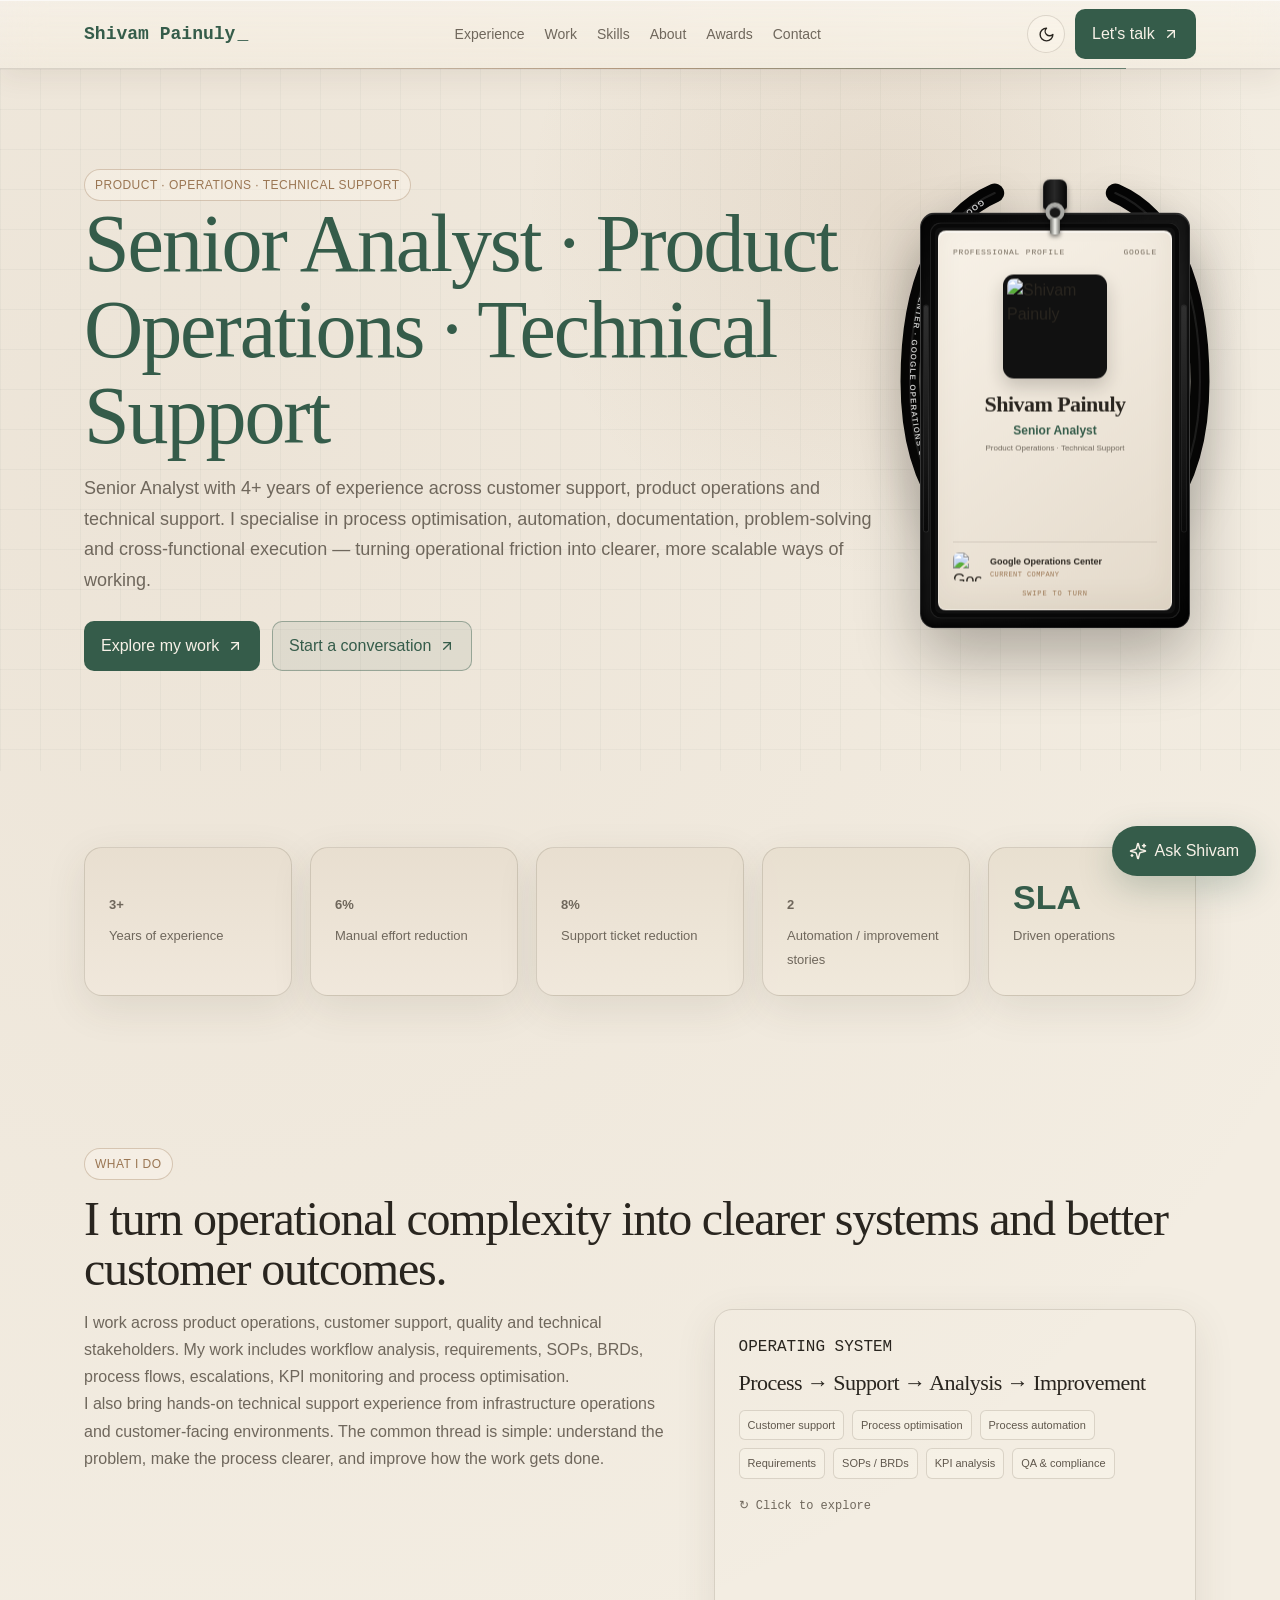
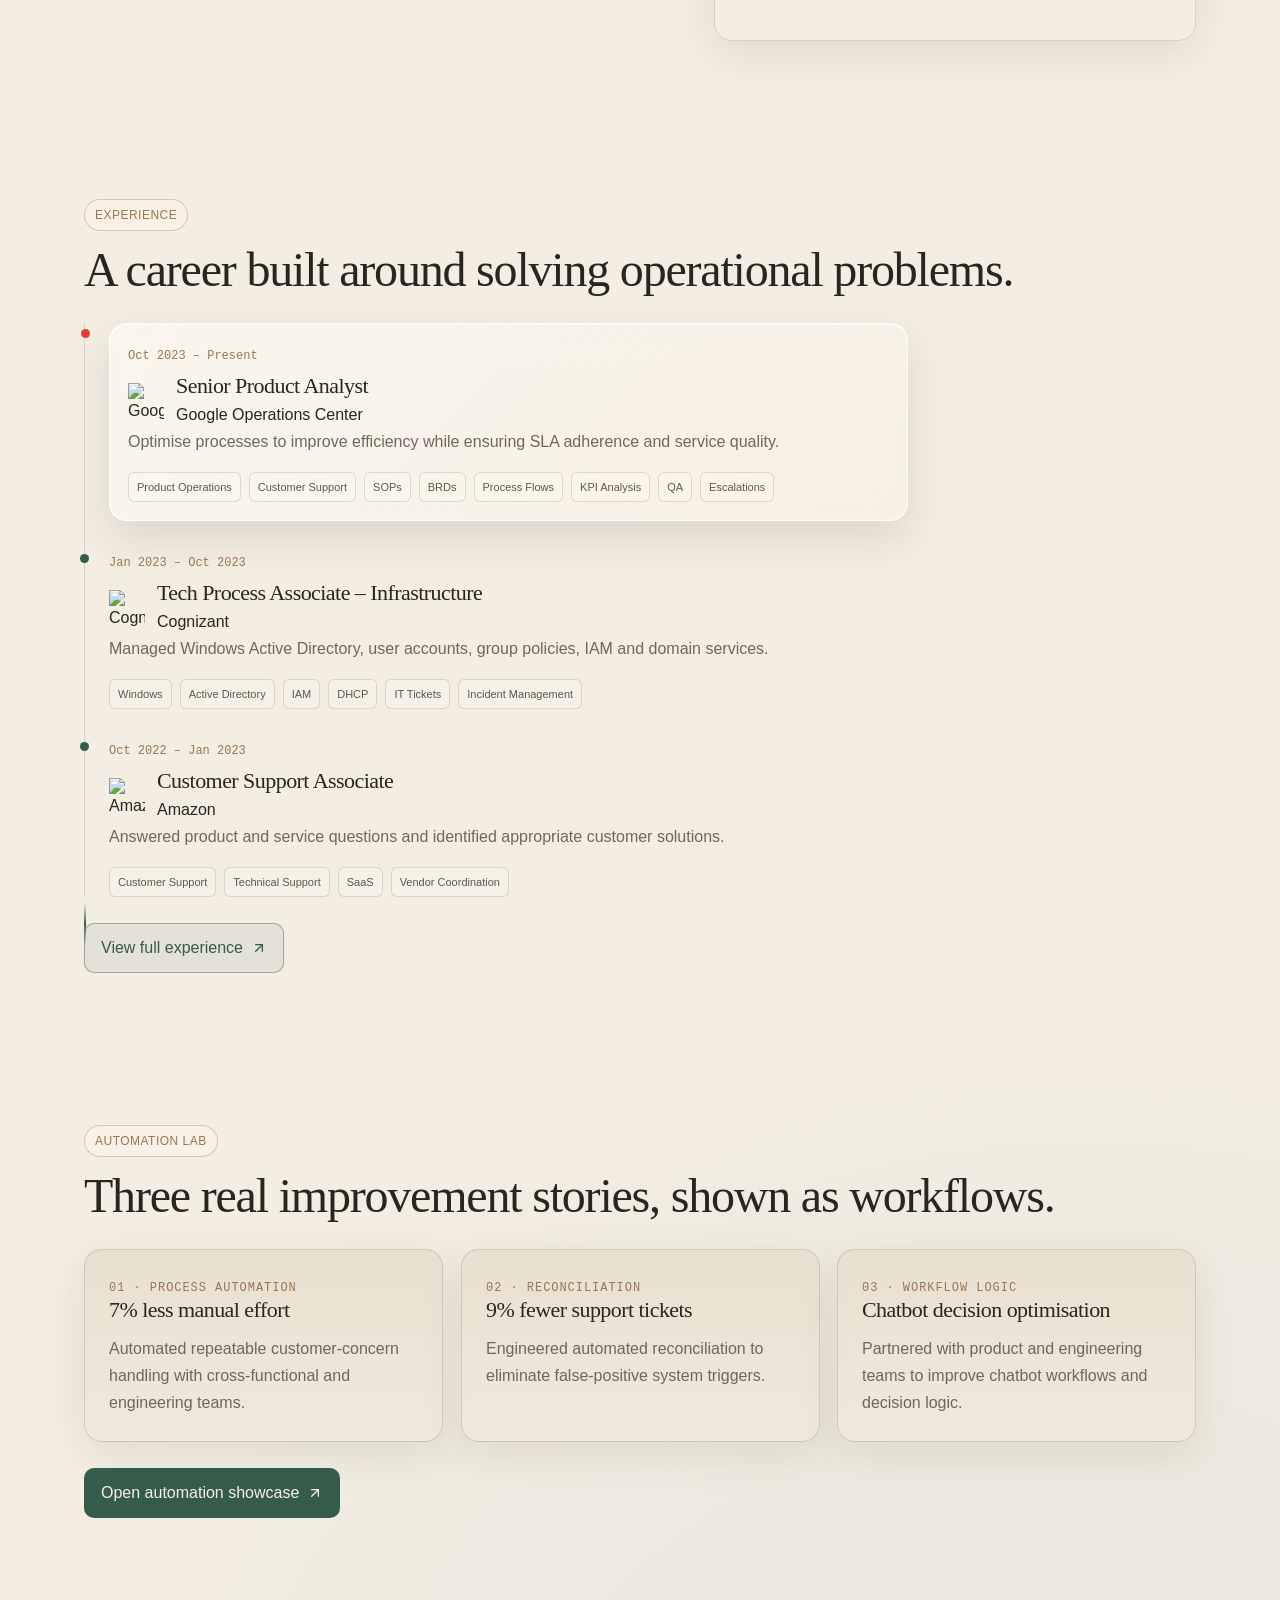
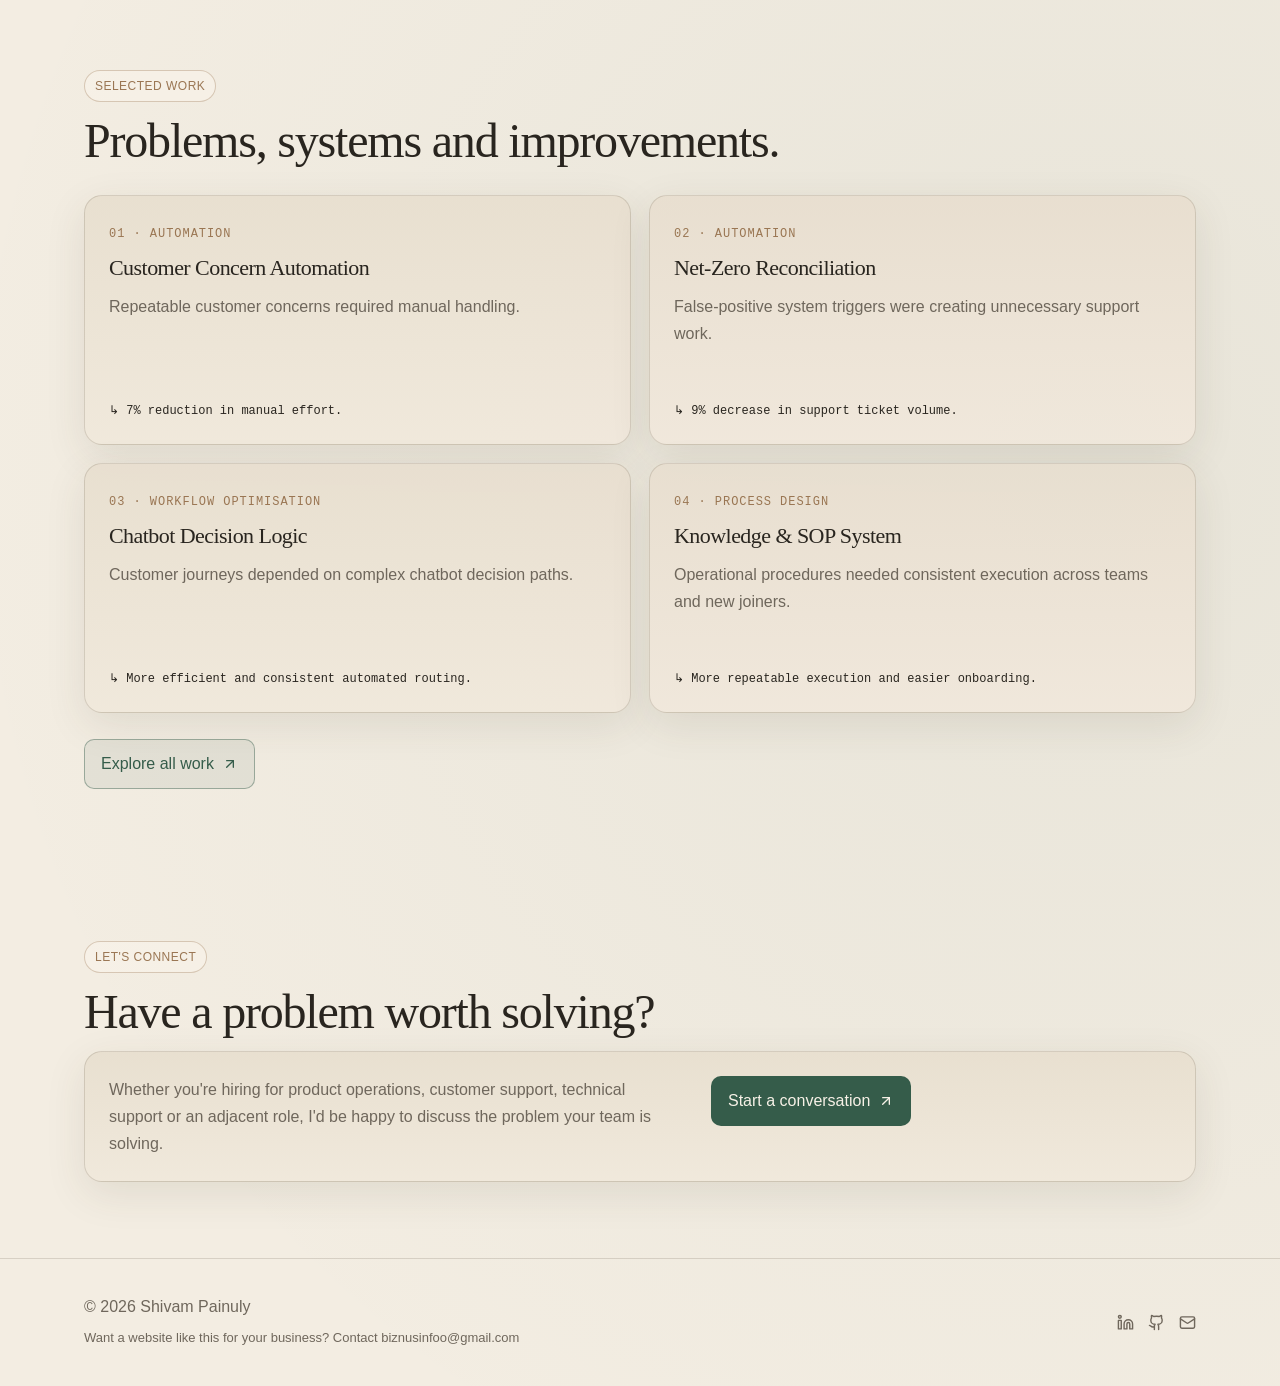
==== commit 492f6e9c: "Deploy portfolio" ====
--- a/index.html
+++ b/index.html
@@ -1 +1 @@
-<!DOCTYPE html><html lang="en"><head><meta charSet="utf-8"/><meta name="viewport" content="width=device-width, initial-scale=1"/><link rel="preload" as="image" href="https://lh3.googleusercontent.com/a/ACg8ocIhvmoqENKScD3hgpFCwxV1W5McimrIfh_f8sZzsZB-C-MFHr8C=s576-c-no"/><link rel="preload" as="image" href="https://toppng.com/uploads/preview/google-logo-transparent-png-11659866441wanynck5pd.png"/><link rel="preload" as="image" href="https://quickchart.io/qr?size=240&amp;margin=2&amp;text=https%3A%2F%2Fwww.linkedin.com%2Fin%2Fshivampainuly25"/><link rel="preload" as="image" href="https://companieslogo.com/img/orig/CTSH-82a8444b.png?t=1720244491"/><link rel="preload" as="image" href="https://pngimg.com/uploads/amazon/amazon_PNG5.png"/><link rel="stylesheet" href="/_next/static/css/72b8d5f822b90c6a.css" data-precedence="next"/><link rel="stylesheet" href="/_next/static/css/d11d143c8b70761f.css" data-precedence="next"/><link rel="preload" as="script" fetchPriority="low" href="/_next/static/chunks/webpack-acf621f17dadeb00.js"/><script src="/_next/static/chunks/fd9d1056-1f1f859026f5f0fa.js" async=""></script><script src="/_next/static/chunks/117-30466bd0496f49c3.js" async=""></script><script src="/_next/static/chunks/main-app-d07897a2666ac246.js" async=""></script><script src="/_next/static/chunks/135-14fbb002201c192c.js" async=""></script><script src="/_next/static/chunks/324-5b3e32ba634d34e5.js" async=""></script><script src="/_next/static/chunks/app/page-26d4ee986340508d.js" async=""></script><script src="/_next/static/chunks/app/layout-a945afa9ed5a9f94.js" async=""></script><title>Shivam Painuly — Resume</title><meta name="description" content="Resume of Shivam Painuly, Senior Product Analyst and Product Operations professional."/><script src="/_next/static/chunks/polyfills-42372ed130431b0a.js" noModule=""></script></head><body><nav class="nav NavGlow_navGlow__ptrOL"><div class="container navin"><a class="brand" aria-label="Shivam Painuly" href="/"><span class="brand-name"><span style="opacity:0;transform:translateY(8px)">S</span><span style="opacity:0;transform:translateY(8px)">h</span><span style="opacity:0;transform:translateY(8px)">i</span><span style="opacity:0;transform:translateY(8px)">v</span><span style="opacity:0;transform:translateY(8px)">a</span><span style="opacity:0;transform:translateY(8px)">m</span><span style="opacity:0;transform:translateY(8px)"> </span><span style="opacity:0;transform:translateY(8px)">P</span><span style="opacity:0;transform:translateY(8px)">a</span><span style="opacity:0;transform:translateY(8px)">i</span><span style="opacity:0;transform:translateY(8px)">n</span><span style="opacity:0;transform:translateY(8px)">u</span><span style="opacity:0;transform:translateY(8px)">l</span><span style="opacity:0;transform:translateY(8px)">y</span></span><span class="brand-cursor" aria-hidden="true">_</span></a><div class="links"><a href="/experience/">Experience</a><a href="/work/">Work</a><a href="/skills/">Skills</a><a href="/about/">About</a><a href="/awards/">Awards</a><a href="/contact/">Contact</a></div><div class="nav-actions"><button type="button" class="theme-toggle desktop-nav-control" aria-label="Switch to dark mode" title="Dark mode"><svg xmlns="http://www.w3.org/2000/svg" width="17" height="17" viewBox="0 0 24 24" fill="none" stroke="currentColor" stroke-width="2" stroke-linecap="round" stroke-linejoin="round" class="lucide lucide-moon"><path d="M12 3a6 6 0 0 0 9 9 9 9 0 1 1-9-9Z"></path></svg></button><div class="desktop-nav-control"><div style="transform:perspective(700px)"><a href="/contact" class="btn magnetic primary"><span>Let&#x27;s talk</span><svg xmlns="http://www.w3.org/2000/svg" width="16" height="16" viewBox="0 0 24 24" fill="none" stroke="currentColor" stroke-width="2" stroke-linecap="round" stroke-linejoin="round" class="lucide lucide-arrow-up-right"><path d="M7 7h10v10"></path><path d="M7 17 17 7"></path></svg></a></div></div><button type="button" class="mobile-menu-toggle" aria-label="Open navigation menu" aria-expanded="false"><svg xmlns="http://www.w3.org/2000/svg" width="22" height="22" viewBox="0 0 24 24" fill="none" stroke="currentColor" stroke-width="2" stroke-linecap="round" stroke-linejoin="round" class="lucide lucide-menu"><line x1="4" x2="20" y1="12" y2="12"></line><line x1="4" x2="20" y1="6" y2="6"></line><line x1="4" x2="20" y1="18" y2="18"></line></svg></button></div></div></nav><main class="home-main"><section class="hero"><div class="container hero-layout"><div class="hero-copy"><span class="pill">PRODUCT · OPERATIONS · TECHNICAL SUPPORT</span><h1><em>Senior Analyst · Product Operations · Technical Support</em></h1><p>Senior Analyst with 4+ years of experience across customer support, product operations and technical support. I specialise in process optimisation, automation, documentation, problem-solving and cross-functional execution — turning operational friction into clearer, more scalable ways of working.</p><div class="actions"><div style="transform:perspective(700px)"><a href="/work" class="btn magnetic primary"><span>Explore my work</span><svg xmlns="http://www.w3.org/2000/svg" width="16" height="16" viewBox="0 0 24 24" fill="none" stroke="currentColor" stroke-width="2" stroke-linecap="round" stroke-linejoin="round" class="lucide lucide-arrow-up-right"><path d="M7 7h10v10"></path><path d="M7 17 17 7"></path></svg></a></div><div style="transform:perspective(700px)"><a href="/contact" class="btn magnetic "><span>Start a conversation</span><svg xmlns="http://www.w3.org/2000/svg" width="16" height="16" viewBox="0 0 24 24" fill="none" stroke="currentColor" stroke-width="2" stroke-linecap="round" stroke-linejoin="round" class="lucide lucide-arrow-up-right"><path d="M7 7h10v10"></path><path d="M7 17 17 7"></path></svg></a></div></div></div><div class="jsx-552c6f9f696a8050 profile-id-wrap"><div aria-hidden="true" class="jsx-552c6f9f696a8050 profile-id-lanyard"><svg viewBox="0 0 330 430" role="presentation" class="jsx-552c6f9f696a8050"><defs class="jsx-552c6f9f696a8050"><path id="lanyardPath" d="M108 27 C57 49 28 112 28 205 C28 307 76 374 165 377 C254 374 302 307 302 205 C302 112 273 49 222 27" class="jsx-552c6f9f696a8050"></path></defs><path d="M108 27 C57 49 28 112 28 205 C28 307 76 374 165 377 C254 374 302 307 302 205 C302 112 273 49 222 27" fill="none" stroke="#050505" stroke-width="18" stroke-linecap="round" class="jsx-552c6f9f696a8050"></path><path d="M108 27 C57 49 28 112 28 205 C28 307 76 374 165 377 C254 374 302 307 302 205 C302 112 273 49 222 27" fill="none" stroke="rgba(255,255,255,.10)" stroke-width="2" stroke-linecap="round" class="jsx-552c6f9f696a8050"></path><text fill="rgba(255,255,255,.86)" font-size="7.5" font-family="Arial, sans-serif" font-weight="700" letter-spacing="1.1" class="jsx-552c6f9f696a8050"><textPath href="#lanyardPath" startOffset="1.5%" class="jsx-552c6f9f696a8050">GOOGLE OPERATIONS CENTER · GOOGLE OPERATIONS CENTER · GOOGLE OPERATIONS CENTER ·</textPath></text></svg></div><div aria-label="Interactive profile ID card. Swipe or drag left or right to flip." class="jsx-552c6f9f696a8050 profile-id-holder"><div aria-hidden="true" class="jsx-552c6f9f696a8050 profile-id-attachment"><div class="jsx-552c6f9f696a8050 profile-id-attachment-bar"></div><div class="jsx-552c6f9f696a8050 profile-id-attachment-ring"></div><div class="jsx-552c6f9f696a8050 profile-id-attachment-tab"></div></div><div class="jsx-552c6f9f696a8050 profile-id-scene"><div class="jsx-552c6f9f696a8050 profile-id-case"><div class="jsx-552c6f9f696a8050 profile-id-card"><div class="jsx-552c6f9f696a8050 profile-id-face profile-id-front"><div class="jsx-552c6f9f696a8050 profile-id-topline"><span class="jsx-552c6f9f696a8050">PROFESSIONAL PROFILE</span><span class="jsx-552c6f9f696a8050">GOOGLE</span></div><div class="jsx-552c6f9f696a8050 profile-id-photo-frame"><img src="https://lh3.googleusercontent.com/a/ACg8ocIhvmoqENKScD3hgpFCwxV1W5McimrIfh_f8sZzsZB-C-MFHr8C=s576-c-no" alt="Shivam Painuly" draggable="false" class="jsx-552c6f9f696a8050"/></div><div class="jsx-552c6f9f696a8050 profile-id-name">Shivam Painuly</div><div class="jsx-552c6f9f696a8050 profile-id-role">Senior Analyst</div><div class="jsx-552c6f9f696a8050 profile-id-speciality">Product Operations · Technical Support</div><div class="jsx-552c6f9f696a8050 profile-id-company"><img src="https://toppng.com/uploads/preview/google-logo-transparent-png-11659866441wanynck5pd.png" alt="Google" draggable="false" class="jsx-552c6f9f696a8050"/><div class="jsx-552c6f9f696a8050"><strong class="jsx-552c6f9f696a8050">Google Operations Center</strong><span class="jsx-552c6f9f696a8050">CURRENT COMPANY</span></div></div><div class="jsx-552c6f9f696a8050 profile-id-hint">SWIPE TO TURN</div></div><div class="jsx-552c6f9f696a8050 profile-id-face profile-id-back"><div class="jsx-552c6f9f696a8050 profile-id-back-brand"><span class="jsx-552c6f9f696a8050">SHIVAM PAINULY</span><small class="jsx-552c6f9f696a8050">PROFESSIONAL PROFILE</small></div><div class="jsx-552c6f9f696a8050 profile-id-qr"><img src="https://quickchart.io/qr?size=240&amp;margin=2&amp;text=https%3A%2F%2Fwww.linkedin.com%2Fin%2Fshivampainuly25" alt="QR code linking to Shivam Painuly on LinkedIn" draggable="false" class="jsx-552c6f9f696a8050"/></div><div class="jsx-552c6f9f696a8050 profile-id-scan">SCAN TO CONNECT</div><div class="jsx-552c6f9f696a8050 profile-id-linkedin">LINKEDIN / SHIVAMPAINULY25</div><div class="jsx-552c6f9f696a8050 profile-id-hint">SWIPE TO RETURN</div></div></div></div></div><div class="jsx-552c6f9f696a8050 profile-id-bezel profile-id-bezel-left"></div><div class="jsx-552c6f9f696a8050 profile-id-bezel profile-id-bezel-right"></div></div></div></div></section><section><div class="container"><div class="grid metrics"><a class="metric-link" href="/experience/"><div class="card metric"><strong>4+</strong><span>Years of experience</span></div></a><div><div class="card metric"><strong>0<!-- -->%</strong><span>Manual effort reduction</span></div></div><div><div class="card metric"><strong>0<!-- -->%</strong><span>Support ticket reduction</span></div></div><div><div class="card metric"><strong>0</strong><span>Automation / improvement stories</span></div></div><div><div class="card metric"><strong>SLA</strong><span>Driven operations</span></div></div></div></div></section><section><div class="container"><span class="pill">WHAT I DO</span><h2>I turn operational complexity into clearer systems and better customer outcomes.</h2><div class="split"><div><p class="muted">I work across product operations, customer support, quality and technical stakeholders. My work includes workflow analysis, requirements, SOPs, BRDs, process flows, escalations, KPI monitoring and process optimisation.</p><p class="muted">I also bring hands-on technical support experience from infrastructure operations and customer-facing environments. The common thread is simple: understand the problem, make the process clearer, and improve how the work gets done.</p></div><div class="operating-system-wrap" style="perspective:1200px"><button type="button" aria-label="Show how I operate" class="card operating-system-card" style="width:100%;min-height:330px;border:1px solid var(--border);text-align:left;cursor:pointer;background:transparent;padding:0;transform-style:preserve-3d"><div style="position:relative;min-height:330px;transform-style:preserve-3d"><div class="operating-system-face" style="position:absolute;inset:0;padding:24px;backface-visibility:hidden"><span class="mono amber">OPERATING SYSTEM</span><h3 style="margin-top:12px">Process → Support → Analysis → Improvement</h3><div class="tags"><span class="tag">Customer support</span><span class="tag">Process optimisation</span><span class="tag">Process automation</span><span class="tag">Requirements</span><span class="tag">SOPs / BRDs</span><span class="tag">KPI analysis</span><span class="tag">QA &amp; compliance</span></div><span class="mono muted" style="display:block;margin-top:18px;font-size:12px">↻ Click to explore</span></div><div class="operating-system-face" style="position:absolute;inset:0;padding:24px;backface-visibility:hidden;transform:rotateY(180deg)"><span class="mono amber">HOW I OPERATE</span><div style="display:grid;gap:8px;margin-top:12px"><div><b>01 — Process</b><p class="muted" style="margin:2px 0 0;font-size:13px">Understand the workflow, friction and SLA requirements.</p></div><div><b>02 — Support</b><p class="muted" style="margin:2px 0 0;font-size:13px">Diagnose issues and resolve or escalate systematically.</p></div><div><b>03 — Analysis</b><p class="muted" style="margin:2px 0 0;font-size:13px">Identify patterns, root causes and operational gaps.</p></div><div><b>04 — Improvement</b><p class="muted" style="margin:2px 0 0;font-size:13px">Turn findings into clearer processes, automation or documentation.</p></div></div></div></div></button></div></div></div></section><section><div class="container"><span class="pill">EXPERIENCE</span><h2>A career built around solving operational problems.</h2><div class="timeline TimelinePulse_timelinePulse__wOZDQ"><article class="timeline-item" style="padding:18px;margin:0 3in 0 0;border:1px solid rgba(255,255,255,.78);border-radius:18px;background:linear-gradient(135deg,rgba(255,255,255,.48),rgba(255,250,241,.22));box-shadow:0 18px 42px rgba(73,57,42,.12),inset 0 1px 0 rgba(255,255,255,.82),inset 0 -1px 0 rgba(255,255,255,.18);backdrop-filter:blur(18px) saturate(135%);-webkit-backdrop-filter:blur(18px) saturate(135%)"><span class="period">Oct 2023 – Present</span><div style="display:flex;align-items:center;gap:12px;margin-top:8px"><img src="https://toppng.com/uploads/preview/google-logo-transparent-png-11659866441wanynck5pd.png" alt="Google Operations Center logo" width="36" height="36" style="width:36px;height:36px;object-fit:contain"/><div><h3 style="margin:0">Senior Product Analyst</h3><p class="accent" style="margin-top:4px">Google Operations Center</p></div></div><p class="muted">Optimise processes to improve efficiency while ensuring SLA adherence and service quality.</p><div class="tags"><span class="tag">Product Operations</span><span class="tag">Customer Support</span><span class="tag">SOPs</span><span class="tag">BRDs</span><span class="tag">Process Flows</span><span class="tag">KPI Analysis</span><span class="tag">QA</span><span class="tag">Escalations</span></div></article><article class="timeline-item"><span class="period">Jan 2023 – Oct 2023</span><div style="display:flex;align-items:center;gap:12px;margin-top:8px"><img src="https://companieslogo.com/img/orig/CTSH-82a8444b.png?t=1720244491" alt="Cognizant logo" width="36" height="36" style="width:36px;height:36px;object-fit:contain"/><div><h3 style="margin:0">Tech Process Associate – Infrastructure</h3><p class="accent" style="margin-top:4px">Cognizant</p></div></div><p class="muted">Managed Windows Active Directory, user accounts, group policies, IAM and domain services.</p><div class="tags"><span class="tag">Windows</span><span class="tag">Active Directory</span><span class="tag">IAM</span><span class="tag">DHCP</span><span class="tag">IT Tickets</span><span class="tag">Incident Management</span></div></article><article class="timeline-item"><span class="period">Oct 2022 – Jan 2023</span><div style="display:flex;align-items:center;gap:12px;margin-top:8px"><img src="https://pngimg.com/uploads/amazon/amazon_PNG5.png" alt="Amazon logo" width="36" height="36" style="width:36px;height:36px;object-fit:contain"/><div><h3 style="margin:0">Customer Support Associate</h3><p class="accent" style="margin-top:4px">Amazon</p></div></div><p class="muted">Answered product and service questions and identified appropriate customer solutions.</p><div class="tags"><span class="tag">Customer Support</span><span class="tag">Technical Support</span><span class="tag">SaaS</span><span class="tag">Vendor Coordination</span></div></article></div><div class="actions"><div style="transform:perspective(700px)"><a href="/experience" class="btn magnetic "><span>View full experience</span><svg xmlns="http://www.w3.org/2000/svg" width="16" height="16" viewBox="0 0 24 24" fill="none" stroke="currentColor" stroke-width="2" stroke-linecap="round" stroke-linejoin="round" class="lucide lucide-arrow-up-right"><path d="M7 7h10v10"></path><path d="M7 17 17 7"></path></svg></a></div></div></div></section><section><div class="container"><span class="pill">AUTOMATION LAB</span><h2>Three real improvement stories, shown as workflows.</h2><div class="automation-teaser-grid"><article class="card " style="transition:transform 180ms ease-out;will-change:transform"><span class="domain">01 · PROCESS AUTOMATION</span><h3>7% less manual effort</h3><p class="muted">Automated repeatable customer-concern handling with cross-functional and engineering teams.</p></article><article class="card " style="transition:transform 180ms ease-out;will-change:transform"><span class="domain">02 · RECONCILIATION</span><h3>9% fewer support tickets</h3><p class="muted">Engineered automated reconciliation to eliminate false-positive system triggers.</p></article><article class="card " style="transition:transform 180ms ease-out;will-change:transform"><span class="domain">03 · WORKFLOW LOGIC</span><h3>Chatbot decision optimisation</h3><p class="muted">Partnered with product and engineering teams to improve chatbot workflows and decision logic.</p></article></div><div class="actions"><div style="transform:perspective(700px)"><a href="/work" class="btn magnetic primary"><span>Open automation showcase</span><svg xmlns="http://www.w3.org/2000/svg" width="16" height="16" viewBox="0 0 24 24" fill="none" stroke="currentColor" stroke-width="2" stroke-linecap="round" stroke-linejoin="round" class="lucide lucide-arrow-up-right"><path d="M7 7h10v10"></path><path d="M7 17 17 7"></path></svg></a></div></div></div></section><section><div class="container"><span class="pill">SELECTED WORK</span><h2>Problems, systems and improvements.</h2><div class="work-grid"><article class="card work-card" style="transition:transform 180ms ease-out;will-change:transform"><div><span class="domain">0<!-- -->1<!-- --> · <!-- -->Automation</span><h3 style="margin-top:12px">Customer Concern Automation</h3><p class="muted">Repeatable customer concerns required manual handling.</p></div><span class="mono accent" style="font-size:12px">↳ <!-- -->7% reduction in manual effort.</span></article><article class="card work-card" style="transition:transform 180ms ease-out;will-change:transform"><div><span class="domain">0<!-- -->2<!-- --> · <!-- -->Automation</span><h3 style="margin-top:12px">Net-Zero Reconciliation</h3><p class="muted">False-positive system triggers were creating unnecessary support work.</p></div><span class="mono accent" style="font-size:12px">↳ <!-- -->9% decrease in support ticket volume.</span></article><article class="card work-card" style="transition:transform 180ms ease-out;will-change:transform"><div><span class="domain">0<!-- -->3<!-- --> · <!-- -->Workflow Optimisation</span><h3 style="margin-top:12px">Chatbot Decision Logic</h3><p class="muted">Customer journeys depended on complex chatbot decision paths.</p></div><span class="mono accent" style="font-size:12px">↳ <!-- -->More efficient and consistent automated routing.</span></article><article class="card work-card" style="transition:transform 180ms ease-out;will-change:transform"><div><span class="domain">0<!-- -->4<!-- --> · <!-- -->Process Design</span><h3 style="margin-top:12px">Knowledge &amp; SOP System</h3><p class="muted">Operational procedures needed consistent execution across teams and new joiners.</p></div><span class="mono accent" style="font-size:12px">↳ <!-- -->More repeatable execution and easier onboarding.</span></article></div><div class="actions"><div style="transform:perspective(700px)"><a href="/work" class="btn magnetic "><span>Explore all work</span><svg xmlns="http://www.w3.org/2000/svg" width="16" height="16" viewBox="0 0 24 24" fill="none" stroke="currentColor" stroke-width="2" stroke-linecap="round" stroke-linejoin="round" class="lucide lucide-arrow-up-right"><path d="M7 7h10v10"></path><path d="M7 17 17 7"></path></svg></a></div></div></div></section><section><div class="container"><span class="pill">LET&#x27;S CONNECT</span><h2>Have a problem worth solving?</h2><div class="card"><div class="split"><p class="muted">Whether you&#x27;re hiring for product operations, customer support, technical support or an adjacent role, I&#x27;d be happy to discuss the problem your team is solving.</p><div style="transform:perspective(700px)"><a href="/contact" class="btn magnetic primary"><span>Start a conversation</span><svg xmlns="http://www.w3.org/2000/svg" width="16" height="16" viewBox="0 0 24 24" fill="none" stroke="currentColor" stroke-width="2" stroke-linecap="round" stroke-linejoin="round" class="lucide lucide-arrow-up-right"><path d="M7 7h10v10"></path><path d="M7 17 17 7"></path></svg></a></div></div></div></div></section></main><footer class="jsx-5d136e500ebc2c09"><div class="jsx-5d136e500ebc2c09 container footerin"><div class="jsx-5d136e500ebc2c09"><span class="jsx-5d136e500ebc2c09">© <!-- -->2026<!-- --> <!-- -->Shivam Painuly</span><p style="margin:8px 0 0;font-size:13px" class="jsx-5d136e500ebc2c09 muted">Want a website like this for your business? Contact <a href="mailto:biznusinfoo@gmail.com" class="jsx-5d136e500ebc2c09 accent">biznusinfoo@gmail.com</a></p></div><div class="jsx-5d136e500ebc2c09 socials"><a href="https://www.linkedin.com/in/shivampainuly25" target="_blank" rel="noreferrer" class="jsx-5d136e500ebc2c09"><svg xmlns="http://www.w3.org/2000/svg" width="17" height="17" viewBox="0 0 24 24" fill="none" stroke="currentColor" stroke-width="2" stroke-linecap="round" stroke-linejoin="round" class="lucide lucide-linkedin"><path d="M16 8a6 6 0 0 1 6 6v7h-4v-7a2 2 0 0 0-2-2 2 2 0 0 0-2 2v7h-4v-7a6 6 0 0 1 6-6z"></path><rect width="4" height="12" x="2" y="9"></rect><circle cx="4" cy="4" r="2"></circle></svg></a><a href="https://github.com/Shivampainuly" target="_blank" rel="noreferrer" class="jsx-5d136e500ebc2c09"><svg xmlns="http://www.w3.org/2000/svg" width="17" height="17" viewBox="0 0 24 24" fill="none" stroke="currentColor" stroke-width="2" stroke-linecap="round" stroke-linejoin="round" class="lucide lucide-github"><path d="M15 22v-4a4.8 4.8 0 0 0-1-3.5c3 0 6-2 6-5.5.08-1.25-.27-2.48-1-3.5.28-1.15.28-2.35 0-3.5 0 0-1 0-3 1.5-2.64-.5-5.36-.5-8 0C6 2 5 2 5 2c-.3 1.15-.3 2.35 0 3.5A5.403 5.403 0 0 0 4 9c0 3.5 3 5.5 6 5.5-.39.49-.68 1.05-.85 1.65-.17.6-.22 1.23-.15 1.85v4"></path><path d="M9 18c-4.51 2-5-2-7-2"></path></svg></a><a href="mailto:shivampainuly01@gmail.com" class="jsx-5d136e500ebc2c09"><svg xmlns="http://www.w3.org/2000/svg" width="17" height="17" viewBox="0 0 24 24" fill="none" stroke="currentColor" stroke-width="2" stroke-linecap="round" stroke-linejoin="round" class="lucide lucide-mail"><rect width="20" height="16" x="2" y="4" rx="2"></rect><path d="m22 7-8.97 5.7a1.94 1.94 0 0 1-2.06 0L2 7"></path></svg></a></div></div></footer><button aria-label="Open Shivam AI assistant" class="chat-launcher"><svg xmlns="http://www.w3.org/2000/svg" width="18" height="18" viewBox="0 0 24 24" fill="none" stroke="currentColor" stroke-width="2" stroke-linecap="round" stroke-linejoin="round" class="lucide lucide-sparkles"><path d="M9.937 15.5A2 2 0 0 0 8.5 14.063l-6.135-1.582a.5.5 0 0 1 0-.962L8.5 9.936A2 2 0 0 0 9.937 8.5l1.582-6.135a.5.5 0 0 1 .963 0L14.063 8.5A2 2 0 0 0 15.5 9.937l6.135 1.581a.5.5 0 0 1 0 .964L15.5 14.063a2 2 0 0 0-1.437 1.437l-1.582 6.135a.5.5 0 0 1-.963 0z"></path><path d="M20 3v4"></path><path d="M22 5h-4"></path><path d="M4 17v2"></path><path d="M5 18H3"></path></svg><span>Ask Shivam</span></button><script src="/_next/static/chunks/webpack-acf621f17dadeb00.js" async=""></script><script>(self.__next_f=self.__next_f||[]).push([0]);self.__next_f.push([2,null])</script><script>self.__next_f.push([1,"1:HL[\"/_next/static/css/72b8d5f822b90c6a.css\",\"style\"]\n2:HL[\"/_next/static/css/d11d143c8b70761f.css\",\"style\"]\n"])</script><script>self.__next_f.push([1,"3:I[2846,[],\"\"]\n5:I[324,[\"135\",\"static/chunks/135-14fbb002201c192c.js\",\"324\",\"static/chunks/324-5b3e32ba634d34e5.js\",\"931\",\"static/chunks/app/page-26d4ee986340508d.js\"],\"Shell\"]\n6:I[7840,[\"135\",\"static/chunks/135-14fbb002201c192c.js\",\"324\",\"static/chunks/324-5b3e32ba634d34e5.js\",\"931\",\"static/chunks/app/page-26d4ee986340508d.js\"],\"MagneticButton\"]\n7:I[8278,[\"135\",\"static/chunks/135-14fbb002201c192c.js\",\"324\",\"static/chunks/324-5b3e32ba634d34e5.js\",\"931\",\"static/chunks/app/page-26d4ee986340508d.js\"],\"ProfileIdCard\"]\n8:I[6430,[\"135\",\"static/chunks/135-14fbb002201c192c.js\",\"324\",\"static/chunks/324-5b3e32ba634d34e5.js\",\"931\",\"static/chunks/app/page-26d4ee986340508d.js\"],\"Metrics\"]\n9:I[324,[\"135\",\"static/chunks/135-14fbb002201c192c.js\",\"324\",\"static/chunks/324-5b3e32ba634d34e5.js\",\"931\",\"static/chunks/app/page-26d4ee986340508d.js\"],\"Section\"]\na:I[6936,[\"135\",\"static/chunks/135-14fbb002201c192c.js\",\"324\",\"static/chunks/324-5b3e32ba634d34e5.js\",\"931\",\"static/chunks/app/page-26d4ee986340508d.js\"],\"OperatingSystemCard\"]\nb:I[7536,[\"135\",\"static/chunks/135-14fbb002201c192c.js\",\"324\",\"static/chunks/324-5b3e32ba634d34e5.js\",\"931\",\"static/chunks/app/page-26d4ee986340508d.js\"],\"MagneticCard\"]\nc:I[710,[\"185\",\"static/chunks/app/layout-a945afa9ed5a9f94.js\"],\"ProtectionGuard\"]\nd:I[4707,[],\"\"]\ne:I[6423,[],\"\"]\n10:I[1060,[],\"\"]\n11:[]\n"])</script><script>self.__next_f.push([1,"0:[\"$\",\"$L3\",null,{\"buildId\":\"N14OYhQHZfRYyOzmxqfKw\",\"assetPrefix\":\"\",\"urlParts\":[\"\",\"\"],\"initialTree\":[\"\",{\"children\":[\"__PAGE__\",{}]},\"$undefined\",\"$undefined\",true],\"initialSeedData\":[\"\",{\"children\":[\"__PAGE__\",{},[[\"$L4\",[\"$\",\"$L5\",null,{\"children\":[\"$\",\"main\",null,{\"className\":\"home-main\",\"children\":[[\"$\",\"section\",null,{\"className\":\"hero\",\"children\":[\"$\",\"div\",null,{\"className\":\"container hero-layout\",\"children\":[[\"$\",\"div\",null,{\"className\":\"hero-copy\",\"children\":[[\"$\",\"span\",null,{\"className\":\"pill\",\"children\":\"PRODUCT · OPERATIONS · TECHNICAL SUPPORT\"}],[\"$\",\"h1\",null,{\"children\":[\"$\",\"em\",null,{\"children\":\"Senior Analyst · Product Operations · Technical Support\"}]}],[\"$\",\"p\",null,{\"children\":\"Senior Analyst with 4+ years of experience across customer support, product operations and technical support. I specialise in process optimisation, automation, documentation, problem-solving and cross-functional execution — turning operational friction into clearer, more scalable ways of working.\"}],[\"$\",\"div\",null,{\"className\":\"actions\",\"children\":[[\"$\",\"$L6\",null,{\"href\":\"/work\",\"primary\":true,\"children\":\"Explore my work\"}],[\"$\",\"$L6\",null,{\"href\":\"/contact\",\"children\":\"Start a conversation\"}]]}]]}],[\"$\",\"$L7\",null,{}]]}]}],[\"$\",\"section\",null,{\"children\":[\"$\",\"div\",null,{\"className\":\"container\",\"children\":[\"$\",\"$L8\",null,{}]}]}],[\"$\",\"$L9\",null,{\"label\":\"WHAT I DO\",\"title\":\"I turn operational complexity into clearer systems and better customer outcomes.\",\"children\":[\"$\",\"div\",null,{\"className\":\"split\",\"children\":[[\"$\",\"div\",null,{\"children\":[[\"$\",\"p\",null,{\"className\":\"muted\",\"children\":\"I work across product operations, customer support, quality and technical stakeholders. My work includes workflow analysis, requirements, SOPs, BRDs, process flows, escalations, KPI monitoring and process optimisation.\"}],[\"$\",\"p\",null,{\"className\":\"muted\",\"children\":\"I also bring hands-on technical support experience from infrastructure operations and customer-facing environments. The common thread is simple: understand the problem, make the process clearer, and improve how the work gets done.\"}]]}],[\"$\",\"$La\",null,{}]]}]}],[\"$\",\"$L9\",null,{\"label\":\"EXPERIENCE\",\"title\":\"A career built around solving operational problems.\",\"children\":[[\"$\",\"div\",null,{\"className\":\"timeline TimelinePulse_timelinePulse__wOZDQ\",\"children\":[[\"$\",\"article\",\"Google Operations Center\",{\"className\":\"timeline-item\",\"style\":{\"padding\":\"18px\",\"margin\":\"0 3in 0 0\",\"border\":\"1px solid rgba(255,255,255,.78)\",\"borderRadius\":18,\"background\":\"linear-gradient(135deg,rgba(255,255,255,.48),rgba(255,250,241,.22))\",\"boxShadow\":\"0 18px 42px rgba(73,57,42,.12),inset 0 1px 0 rgba(255,255,255,.82),inset 0 -1px 0 rgba(255,255,255,.18)\",\"backdropFilter\":\"blur(18px) saturate(135%)\",\"WebkitBackdropFilter\":\"blur(18px) saturate(135%)\"},\"children\":[[\"$\",\"span\",null,{\"className\":\"period\",\"children\":\"Oct 2023 – Present\"}],[\"$\",\"div\",null,{\"style\":{\"display\":\"flex\",\"alignItems\":\"center\",\"gap\":12,\"marginTop\":8},\"children\":[[\"$\",\"img\",null,{\"src\":\"https://toppng.com/uploads/preview/google-logo-transparent-png-11659866441wanynck5pd.png\",\"alt\":\"Google Operations Center logo\",\"width\":36,\"height\":36,\"style\":{\"width\":36,\"height\":36,\"objectFit\":\"contain\"}}],[\"$\",\"div\",null,{\"children\":[[\"$\",\"h3\",null,{\"style\":{\"margin\":0},\"children\":\"Senior Product Analyst\"}],[\"$\",\"p\",null,{\"className\":\"accent\",\"style\":{\"marginTop\":4},\"children\":\"Google Operations Center\"}]]}]]}],[\"$\",\"p\",null,{\"className\":\"muted\",\"children\":\"Optimise processes to improve efficiency while ensuring SLA adherence and service quality.\"}],[\"$\",\"div\",null,{\"className\":\"tags\",\"children\":[[\"$\",\"span\",\"Product Operations\",{\"className\":\"tag\",\"children\":\"Product Operations\"}],[\"$\",\"span\",\"Customer Support\",{\"className\":\"tag\",\"children\":\"Customer Support\"}],[\"$\",\"span\",\"SOPs\",{\"className\":\"tag\",\"children\":\"SOPs\"}],[\"$\",\"span\",\"BRDs\",{\"className\":\"tag\",\"children\":\"BRDs\"}],[\"$\",\"span\",\"Process Flows\",{\"className\":\"tag\",\"children\":\"Process Flows\"}],[\"$\",\"span\",\"KPI Analysis\",{\"className\":\"tag\",\"children\":\"KPI Analysis\"}],[\"$\",\"span\",\"QA\",{\"className\":\"tag\",\"children\":\"QA\"}],[\"$\",\"span\",\"Escalations\",{\"className\":\"tag\",\"children\":\"Escalations\"}]]}]]}],[\"$\",\"article\",\"Cognizant\",{\"className\":\"timeline-item\",\"style\":\"$undefined\",\"children\":[[\"$\",\"span\",null,{\"className\":\"period\",\"children\":\"Jan 2023 – Oct 2023\"}],[\"$\",\"div\",null,{\"style\":{\"display\":\"flex\",\"alignItems\":\"center\",\"gap\":12,\"marginTop\":8},\"children\":[[\"$\",\"img\",null,{\"src\":\"https://companieslogo.com/img/orig/CTSH-82a8444b.png?t=1720244491\",\"alt\":\"Cognizant logo\",\"width\":36,\"height\":36,\"style\":{\"width\":36,\"height\":36,\"objectFit\":\"contain\"}}],[\"$\",\"div\",null,{\"children\":[[\"$\",\"h3\",null,{\"style\":{\"margin\":0},\"children\":\"Tech Process Associate – Infrastructure\"}],[\"$\",\"p\",null,{\"className\":\"accent\",\"style\":{\"marginTop\":4},\"children\":\"Cognizant\"}]]}]]}],[\"$\",\"p\",null,{\"className\":\"muted\",\"children\":\"Managed Windows Active Directory, user accounts, group policies, IAM and domain services.\"}],[\"$\",\"div\",null,{\"className\":\"tags\",\"children\":[[\"$\",\"span\",\"Windows\",{\"className\":\"tag\",\"children\":\"Windows\"}],[\"$\",\"span\",\"Active Directory\",{\"className\":\"tag\",\"children\":\"Active Directory\"}],[\"$\",\"span\",\"IAM\",{\"className\":\"tag\",\"children\":\"IAM\"}],[\"$\",\"span\",\"DHCP\",{\"className\":\"tag\",\"children\":\"DHCP\"}],[\"$\",\"span\",\"IT Tickets\",{\"className\":\"tag\",\"children\":\"IT Tickets\"}],[\"$\",\"span\",\"Incident Management\",{\"className\":\"tag\",\"children\":\"Incident Management\"}]]}]]}],[\"$\",\"article\",\"Amazon\",{\"className\":\"timeline-item\",\"style\":\"$undefined\",\"children\":[[\"$\",\"span\",null,{\"className\":\"period\",\"children\":\"Oct 2022 – Jan 2023\"}],[\"$\",\"div\",null,{\"style\":{\"display\":\"flex\",\"alignItems\":\"center\",\"gap\":12,\"marginTop\":8},\"children\":[[\"$\",\"img\",null,{\"src\":\"https://pngimg.com/uploads/amazon/amazon_PNG5.png\",\"alt\":\"Amazon logo\",\"width\":36,\"height\":36,\"style\":{\"width\":36,\"height\":36,\"objectFit\":\"contain\"}}],[\"$\",\"div\",null,{\"children\":[[\"$\",\"h3\",null,{\"style\":{\"margin\":0},\"children\":\"Customer Support Associate\"}],[\"$\",\"p\",null,{\"className\":\"accent\",\"style\":{\"marginTop\":4},\"children\":\"Amazon\"}]]}]]}],[\"$\",\"p\",null,{\"className\":\"muted\",\"children\":\"Answered product and service questions and identified appropriate customer solutions.\"}],[\"$\",\"div\",null,{\"className\":\"tags\",\"children\":[[\"$\",\"span\",\"Customer Support\",{\"className\":\"tag\",\"children\":\"Customer Support\"}],[\"$\",\"span\",\"Technical Support\",{\"className\":\"tag\",\"children\":\"Technical Support\"}],[\"$\",\"span\",\"SaaS\",{\"className\":\"tag\",\"children\":\"SaaS\"}],[\"$\",\"span\",\"Vendor Coordination\",{\"className\":\"tag\",\"children\":\"Vendor Coordination\"}]]}]]}]]}],[\"$\",\"div\",null,{\"className\":\"actions\",\"children\":[\"$\",\"$L6\",null,{\"href\":\"/experience\",\"children\":\"View full experience\"}]}]]}],[\"$\",\"$L9\",null,{\"label\":\"AUTOMATION LAB\",\"title\":\"Three real improvement stories, shown as workflows.\",\"children\":[[\"$\",\"div\",null,{\"className\":\"automation-teaser-grid\",\"children\":[[\"$\",\"$Lb\",null,{\"children\":[[\"$\",\"span\",null,{\"className\":\"domain\",\"children\":\"01 · PROCESS AUTOMATION\"}],[\"$\",\"h3\",null,{\"children\":\"7% less manual effort\"}],[\"$\",\"p\",null,{\"className\":\"muted\",\"children\":\"Automated repeatable customer-concern handling with cross-functional and engineering teams.\"}]]}],[\"$\",\"$Lb\",null,{\"children\":[[\"$\",\"span\",null,{\"className\":\"domain\",\"children\":\"02 · RECONCILIATION\"}],[\"$\",\"h3\",null,{\"children\":\"9% fewer support tickets\"}],[\"$\",\"p\",null,{\"className\":\"muted\",\"children\":\"Engineered automated reconciliation to eliminate false-positive system triggers.\"}]]}],[\"$\",\"$Lb\",null,{\"children\":[[\"$\",\"span\",null,{\"className\":\"domain\",\"children\":\"03 · WORKFLOW LOGIC\"}],[\"$\",\"h3\",null,{\"children\":\"Chatbot decision optimisation\"}],[\"$\",\"p\",null,{\"className\":\"muted\",\"children\":\"Partnered with product and engineering teams to improve chatbot workflows and decision logic.\"}]]}]]}],[\"$\",\"div\",null,{\"className\":\"actions\",\"children\":[\"$\",\"$L6\",null,{\"href\":\"/work\",\"primary\":true,\"children\":\"Open automation showcase\"}]}]]}],[\"$\",\"$L9\",null,{\"label\":\"SELECTED WORK\",\"title\":\"Problems, systems and improvements.\",\"children\":[[\"$\",\"div\",null,{\"className\":\"work-grid\",\"children\":[[\"$\",\"$Lb\",\"Customer Concern Automation\",{\"className\":\"work-card\",\"children\":[[\"$\",\"div\",null,{\"children\":[[\"$\",\"span\",null,{\"className\":\"domain\",\"children\":[\"0\",1,\" · \",\"Automation\"]}],[\"$\",\"h3\",null,{\"style\":{\"marginTop\":12},\"children\":\"Customer Concern Automation\"}],[\"$\",\"p\",null,{\"className\":\"muted\",\"children\":\"Repeatable customer concerns required manual handling.\"}]]}],[\"$\",\"span\",null,{\"className\":\"mono accent\",\"style\":{\"fontSize\":12},\"children\":[\"↳ \",\"7% reduction in manual effort.\"]}]]}],[\"$\",\"$Lb\",\"Net-Zero Reconciliation\",{\"className\":\"work-card\",\"children\":[[\"$\",\"div\",null,{\"children\":[[\"$\",\"span\",null,{\"className\":\"domain\",\"children\":[\"0\",2,\" · \",\"Automation\"]}],[\"$\",\"h3\",null,{\"style\":{\"marginTop\":12},\"children\":\"Net-Zero Reconciliation\"}],[\"$\",\"p\",null,{\"className\":\"muted\",\"children\":\"False-positive system triggers were creating unnecessary support work.\"}]]}],[\"$\",\"span\",null,{\"className\":\"mono accent\",\"style\":{\"fontSize\":12},\"children\":[\"↳ \",\"9% decrease in support ticket volume.\"]}]]}],[\"$\",\"$Lb\",\"Chatbot Decision Logic\",{\"className\":\"work-card\",\"children\":[[\"$\",\"div\",null,{\"children\":[[\"$\",\"span\",null,{\"className\":\"domain\",\"children\":[\"0\",3,\" · \",\"Workflow Optimisation\"]}],[\"$\",\"h3\",null,{\"style\":{\"marginTop\":12},\"children\":\"Chatbot Decision Logic\"}],[\"$\",\"p\",null,{\"className\":\"muted\",\"children\":\"Customer journeys depended on complex chatbot decision paths.\"}]]}],[\"$\",\"span\",null,{\"className\":\"mono accent\",\"style\":{\"fontSize\":12},\"children\":[\"↳ \",\"More efficient and consistent automated routing.\"]}]]}],[\"$\",\"$Lb\",\"Knowledge \u0026 SOP System\",{\"className\":\"work-card\",\"children\":[[\"$\",\"div\",null,{\"children\":[[\"$\",\"span\",null,{\"className\":\"domain\",\"children\":[\"0\",4,\" · \",\"Process Design\"]}],[\"$\",\"h3\",null,{\"style\":{\"marginTop\":12},\"children\":\"Knowledge \u0026 SOP System\"}],[\"$\",\"p\",null,{\"className\":\"muted\",\"children\":\"Operational procedures needed consistent execution across teams and new joiners.\"}]]}],[\"$\",\"span\",null,{\"className\":\"mono accent\",\"style\":{\"fontSize\":12},\"children\":[\"↳ \",\"More repeatable execution and easier onboarding.\"]}]]}]]}],[\"$\",\"div\",null,{\"className\":\"actions\",\"children\":[\"$\",\"$L6\",null,{\"href\":\"/work\",\"children\":\"Explore all work\"}]}]]}],[\"$\",\"$L9\",null,{\"label\":\"LET'S CONNECT\",\"title\":\"Have a problem worth solving?\",\"children\":[\"$\",\"div\",null,{\"className\":\"card\",\"children\":[\"$\",\"div\",null,{\"className\":\"split\",\"children\":[[\"$\",\"p\",null,{\"className\":\"muted\",\"children\":\"Whether you're hiring for product operations, customer support, technical support or an adjacent role, I'd be happy to discuss the problem your team is solving.\"}],[\"$\",\"$L6\",null,{\"href\":\"/contact\",\"primary\":true,\"children\":\"Start a conversation\"}]]}]}]}]]}]}],[[\"$\",\"link\",\"0\",{\"rel\":\"stylesheet\",\"href\":\"/_next/static/css/d11d143c8b70761f.css\",\"precedence\":\"next\",\"crossOrigin\":\"$undefined\"}]]],null],null]},[[[[\"$\",\"link\",\"0\",{\"rel\":\"stylesheet\",\"href\":\"/_next/static/css/72b8d5f822b90c6a.css\",\"precedence\":\"next\",\"crossOrigin\":\"$undefined\"}]],[\"$\",\"html\",null,{\"lang\":\"en\",\"children\":[\"$\",\"body\",null,{\"children\":[[\"$\",\"$Lc\",null,{}],[\"$\",\"$Ld\",null,{\"parallelRouterKey\":\"children\",\"segmentPath\":[\"children\"],\"error\":\"$undefined\",\"errorStyles\":\"$undefined\",\"errorScripts\":\"$undefined\",\"template\":[\"$\",\"$Le\",null,{}],\"templateStyles\":\"$undefined\",\"templateScripts\":\"$undefined\",\"notFound\":[[\"$\",\"title\",null,{\"children\":\"404: This page could not be found.\"}],[\"$\",\"div\",null,{\"style\":{\"fontFamily\":\"system-ui,\\\"Segoe UI\\\",Roboto,Helvetica,Arial,sans-serif,\\\"Apple Color Emoji\\\",\\\"Segoe UI Emoji\\\"\",\"height\":\"100vh\",\"textAlign\":\"center\",\"display\":\"flex\",\"flexDirection\":\"column\",\"alignItems\":\"center\",\"justifyContent\":\"center\"},\"children\":[\"$\",\"div\",null,{\"children\":[[\"$\",\"style\",null,{\"dangerouslySetInnerHTML\":{\"__html\":\"body{color:#000;background:#fff;margin:0}.next-error-h1{border-right:1px solid rgba(0,0,0,.3)}@media (prefers-color-scheme:dark){body{color:#fff;background:#000}.next-error-h1{border-right:1px solid rgba(255,255,255,.3)}}\"}}],[\"$\",\"h1\",null,{\"className\":\"next-error-h1\",\"style\":{\"display\":\"inline-block\",\"margin\":\"0 20px 0 0\",\"padding\":\"0 23px 0 0\",\"fontSize\":24,\"fontWeight\":500,\"verticalAlign\":\"top\",\"lineHeight\":\"49px\"},\"children\":\"404\"}],[\"$\",\"div\",null,{\"style\":{\"display\":\"inline-block\"},\"children\":[\"$\",\"h2\",null,{\"style\":{\"fontSize\":14,\"fontWeight\":400,\"lineHeight\":\"49px\",\"margin\":0},\"children\":\"This page could not be found.\"}]}]]}]}]],\"notFoundStyles\":[]}]]}]}]],null],null],\"couldBeIntercepted\":false,\"initialHead\":[null,\"$Lf\"],\"globalErrorComponent\":\"$10\",\"missingSlots\":\"$W11\"}]\n"])</script><script>self.__next_f.push([1,"f:[[\"$\",\"meta\",\"0\",{\"name\":\"viewport\",\"content\":\"width=device-width, initial-scale=1\"}],[\"$\",\"meta\",\"1\",{\"charSet\":\"utf-8\"}],[\"$\",\"title\",\"2\",{\"children\":\"Shivam Painuly — Resume\"}],[\"$\",\"meta\",\"3\",{\"name\":\"description\",\"content\":\"Resume of Shivam Painuly, Senior Product Analyst and Product Operations professional.\"}]]\n4:null\n"])</script></body></html>+<!DOCTYPE html><html lang="en"><head><meta charSet="utf-8"/><meta name="viewport" content="width=device-width, initial-scale=1"/><link rel="preload" as="image" href="https://lh3.googleusercontent.com/a/ACg8ocIhvmoqENKScD3hgpFCwxV1W5McimrIfh_f8sZzsZB-C-MFHr8C=s576-c-no"/><link rel="preload" as="image" href="https://toppng.com/uploads/preview/google-logo-transparent-png-11659866441wanynck5pd.png"/><link rel="preload" as="image" href="https://quickchart.io/qr?size=240&amp;margin=2&amp;text=https%3A%2F%2Fwww.linkedin.com%2Fin%2Fshivampainuly25"/><link rel="preload" as="image" href="https://companieslogo.com/img/orig/CTSH-82a8444b.png?t=1720244491"/><link rel="preload" as="image" href="https://pngimg.com/uploads/amazon/amazon_PNG5.png"/><link rel="stylesheet" href="/_next/static/css/e64ab4de8c3af575.css" data-precedence="next"/><link rel="stylesheet" href="/_next/static/css/d11d143c8b70761f.css" data-precedence="next"/><link rel="preload" as="script" fetchPriority="low" href="/_next/static/chunks/webpack-acf621f17dadeb00.js"/><script src="/_next/static/chunks/fd9d1056-1f1f859026f5f0fa.js" async=""></script><script src="/_next/static/chunks/117-30466bd0496f49c3.js" async=""></script><script src="/_next/static/chunks/main-app-d07897a2666ac246.js" async=""></script><script src="/_next/static/chunks/135-14fbb002201c192c.js" async=""></script><script src="/_next/static/chunks/324-5b3e32ba634d34e5.js" async=""></script><script src="/_next/static/chunks/app/page-7097848aea1e64fb.js" async=""></script><script src="/_next/static/chunks/app/layout-a945afa9ed5a9f94.js" async=""></script><title>Shivam Painuly — Resume</title><meta name="description" content="Resume of Shivam Painuly, Senior Product Analyst and Product Operations professional."/><script src="/_next/static/chunks/polyfills-42372ed130431b0a.js" noModule=""></script></head><body><nav class="nav NavGlow_navGlow__ptrOL"><div class="container navin"><a class="brand" aria-label="Shivam Painuly" href="/"><span class="brand-name"><span style="opacity:0;transform:translateY(8px)">S</span><span style="opacity:0;transform:translateY(8px)">h</span><span style="opacity:0;transform:translateY(8px)">i</span><span style="opacity:0;transform:translateY(8px)">v</span><span style="opacity:0;transform:translateY(8px)">a</span><span style="opacity:0;transform:translateY(8px)">m</span><span style="opacity:0;transform:translateY(8px)"> </span><span style="opacity:0;transform:translateY(8px)">P</span><span style="opacity:0;transform:translateY(8px)">a</span><span style="opacity:0;transform:translateY(8px)">i</span><span style="opacity:0;transform:translateY(8px)">n</span><span style="opacity:0;transform:translateY(8px)">u</span><span style="opacity:0;transform:translateY(8px)">l</span><span style="opacity:0;transform:translateY(8px)">y</span></span><span class="brand-cursor" aria-hidden="true">_</span></a><div class="links"><a href="/experience/">Experience</a><a href="/work/">Work</a><a href="/skills/">Skills</a><a href="/about/">About</a><a href="/awards/">Awards</a><a href="/contact/">Contact</a></div><div class="nav-actions"><button type="button" class="theme-toggle desktop-nav-control" aria-label="Switch to dark mode" title="Dark mode"><svg xmlns="http://www.w3.org/2000/svg" width="17" height="17" viewBox="0 0 24 24" fill="none" stroke="currentColor" stroke-width="2" stroke-linecap="round" stroke-linejoin="round" class="lucide lucide-moon"><path d="M12 3a6 6 0 0 0 9 9 9 9 0 1 1-9-9Z"></path></svg></button><div class="desktop-nav-control"><div style="transform:perspective(700px)"><a href="/contact" class="btn magnetic primary"><span>Let&#x27;s talk</span><svg xmlns="http://www.w3.org/2000/svg" width="16" height="16" viewBox="0 0 24 24" fill="none" stroke="currentColor" stroke-width="2" stroke-linecap="round" stroke-linejoin="round" class="lucide lucide-arrow-up-right"><path d="M7 7h10v10"></path><path d="M7 17 17 7"></path></svg></a></div></div><button type="button" class="mobile-menu-toggle" aria-label="Open navigation menu" aria-expanded="false"><svg xmlns="http://www.w3.org/2000/svg" width="22" height="22" viewBox="0 0 24 24" fill="none" stroke="currentColor" stroke-width="2" stroke-linecap="round" stroke-linejoin="round" class="lucide lucide-menu"><line x1="4" x2="20" y1="12" y2="12"></line><line x1="4" x2="20" y1="6" y2="6"></line><line x1="4" x2="20" y1="18" y2="18"></line></svg></button></div></div></nav><main class="home-main"><section class="hero"><div class="container hero-layout"><div class="hero-copy"><span class="pill">PRODUCT · OPERATIONS · TECHNICAL SUPPORT</span><h1><em>Senior Analyst · Product Operations · Technical Support</em></h1><p>Senior Analyst with 4+ years of experience across customer support, product operations and technical support. I specialise in process optimisation, automation, documentation, problem-solving and cross-functional execution — turning operational friction into clearer, more scalable ways of working.</p><div class="actions"><div style="transform:perspective(700px)"><a href="/work" class="btn magnetic primary"><span>Explore my work</span><svg xmlns="http://www.w3.org/2000/svg" width="16" height="16" viewBox="0 0 24 24" fill="none" stroke="currentColor" stroke-width="2" stroke-linecap="round" stroke-linejoin="round" class="lucide lucide-arrow-up-right"><path d="M7 7h10v10"></path><path d="M7 17 17 7"></path></svg></a></div><div style="transform:perspective(700px)"><a href="/contact" class="btn magnetic "><span>Start a conversation</span><svg xmlns="http://www.w3.org/2000/svg" width="16" height="16" viewBox="0 0 24 24" fill="none" stroke="currentColor" stroke-width="2" stroke-linecap="round" stroke-linejoin="round" class="lucide lucide-arrow-up-right"><path d="M7 7h10v10"></path><path d="M7 17 17 7"></path></svg></a></div></div></div><div class="jsx-552c6f9f696a8050 profile-id-wrap"><div aria-hidden="true" class="jsx-552c6f9f696a8050 profile-id-lanyard"><svg viewBox="0 0 330 430" role="presentation" class="jsx-552c6f9f696a8050"><defs class="jsx-552c6f9f696a8050"><path id="lanyardPath" d="M108 27 C57 49 28 112 28 205 C28 307 76 374 165 377 C254 374 302 307 302 205 C302 112 273 49 222 27" class="jsx-552c6f9f696a8050"></path></defs><path d="M108 27 C57 49 28 112 28 205 C28 307 76 374 165 377 C254 374 302 307 302 205 C302 112 273 49 222 27" fill="none" stroke="#050505" stroke-width="18" stroke-linecap="round" class="jsx-552c6f9f696a8050"></path><path d="M108 27 C57 49 28 112 28 205 C28 307 76 374 165 377 C254 374 302 307 302 205 C302 112 273 49 222 27" fill="none" stroke="rgba(255,255,255,.10)" stroke-width="2" stroke-linecap="round" class="jsx-552c6f9f696a8050"></path><text fill="rgba(255,255,255,.86)" font-size="7.5" font-family="Arial, sans-serif" font-weight="700" letter-spacing="1.1" class="jsx-552c6f9f696a8050"><textPath href="#lanyardPath" startOffset="1.5%" class="jsx-552c6f9f696a8050">GOOGLE OPERATIONS CENTER · GOOGLE OPERATIONS CENTER · GOOGLE OPERATIONS CENTER ·</textPath></text></svg></div><div aria-label="Interactive profile ID card. Swipe or drag left or right to flip." class="jsx-552c6f9f696a8050 profile-id-holder"><div aria-hidden="true" class="jsx-552c6f9f696a8050 profile-id-attachment"><div class="jsx-552c6f9f696a8050 profile-id-attachment-bar"></div><div class="jsx-552c6f9f696a8050 profile-id-attachment-ring"></div><div class="jsx-552c6f9f696a8050 profile-id-attachment-tab"></div></div><div class="jsx-552c6f9f696a8050 profile-id-scene"><div class="jsx-552c6f9f696a8050 profile-id-case"><div class="jsx-552c6f9f696a8050 profile-id-card"><div class="jsx-552c6f9f696a8050 profile-id-face profile-id-front"><div class="jsx-552c6f9f696a8050 profile-id-topline"><span class="jsx-552c6f9f696a8050">PROFESSIONAL PROFILE</span><span class="jsx-552c6f9f696a8050">GOOGLE</span></div><div class="jsx-552c6f9f696a8050 profile-id-photo-frame"><img src="https://lh3.googleusercontent.com/a/ACg8ocIhvmoqENKScD3hgpFCwxV1W5McimrIfh_f8sZzsZB-C-MFHr8C=s576-c-no" alt="Shivam Painuly" draggable="false" class="jsx-552c6f9f696a8050"/></div><div class="jsx-552c6f9f696a8050 profile-id-name">Shivam Painuly</div><div class="jsx-552c6f9f696a8050 profile-id-role">Senior Analyst</div><div class="jsx-552c6f9f696a8050 profile-id-speciality">Product Operations · Technical Support</div><div class="jsx-552c6f9f696a8050 profile-id-company"><img src="https://toppng.com/uploads/preview/google-logo-transparent-png-11659866441wanynck5pd.png" alt="Google" draggable="false" class="jsx-552c6f9f696a8050"/><div class="jsx-552c6f9f696a8050"><strong class="jsx-552c6f9f696a8050">Google Operations Center</strong><span class="jsx-552c6f9f696a8050">CURRENT COMPANY</span></div></div><div class="jsx-552c6f9f696a8050 profile-id-hint">SWIPE TO TURN</div></div><div class="jsx-552c6f9f696a8050 profile-id-face profile-id-back"><div class="jsx-552c6f9f696a8050 profile-id-back-brand"><span class="jsx-552c6f9f696a8050">SHIVAM PAINULY</span><small class="jsx-552c6f9f696a8050">PROFESSIONAL PROFILE</small></div><div class="jsx-552c6f9f696a8050 profile-id-qr"><img src="https://quickchart.io/qr?size=240&amp;margin=2&amp;text=https%3A%2F%2Fwww.linkedin.com%2Fin%2Fshivampainuly25" alt="QR code linking to Shivam Painuly on LinkedIn" draggable="false" class="jsx-552c6f9f696a8050"/></div><div class="jsx-552c6f9f696a8050 profile-id-scan">SCAN TO CONNECT</div><div class="jsx-552c6f9f696a8050 profile-id-linkedin">LINKEDIN / SHIVAMPAINULY25</div><div class="jsx-552c6f9f696a8050 profile-id-hint">SWIPE TO RETURN</div></div></div></div></div><div class="jsx-552c6f9f696a8050 profile-id-bezel profile-id-bezel-left"></div><div class="jsx-552c6f9f696a8050 profile-id-bezel profile-id-bezel-right"></div></div></div></div></section><section><div class="container"><div class="grid metrics"><a class="metric-link" href="/experience/"><div class="card metric"><strong><span>4<!-- -->+</span></strong><span>Years of experience</span></div></a><div><div class="card metric"><strong><span>7<!-- -->%</span></strong><span>Manual effort reduction</span></div></div><div><div class="card metric"><strong><span>9<!-- -->%</span></strong><span>Support ticket reduction</span></div></div><div><div class="card metric"><strong><span>3</span></strong><span>Automation / improvement stories</span></div></div><div><div class="card metric"><strong>SLA</strong><span>Driven operations</span></div></div></div></div></section><section><div class="container"><span class="pill">WHAT I DO</span><h2>I turn operational complexity into clearer systems and better customer outcomes.</h2><div class="split"><div><p class="muted">I work across product operations, customer support, quality and technical stakeholders. My work includes workflow analysis, requirements, SOPs, BRDs, process flows, escalations, KPI monitoring and process optimisation.</p><p class="muted">I also bring hands-on technical support experience from infrastructure operations and customer-facing environments. The common thread is simple: understand the problem, make the process clearer, and improve how the work gets done.</p></div><div class="operating-system-wrap" style="perspective:1200px"><button type="button" aria-label="Show how I operate" class="card operating-system-card" style="width:100%;min-height:330px;border:1px solid var(--border);text-align:left;cursor:pointer;background:transparent;padding:0;transform-style:preserve-3d"><div style="position:relative;min-height:330px;transform-style:preserve-3d"><div class="operating-system-face" style="position:absolute;inset:0;padding:24px;backface-visibility:hidden"><span class="mono amber">OPERATING SYSTEM</span><h3 style="margin-top:12px">Process → Support → Analysis → Improvement</h3><div class="tags"><span class="tag">Customer support</span><span class="tag">Process optimisation</span><span class="tag">Process automation</span><span class="tag">Requirements</span><span class="tag">SOPs / BRDs</span><span class="tag">KPI analysis</span><span class="tag">QA &amp; compliance</span></div><span class="mono muted" style="display:block;margin-top:18px;font-size:12px">↻ Click to explore</span></div><div class="operating-system-face" style="position:absolute;inset:0;padding:24px;backface-visibility:hidden;transform:rotateY(180deg)"><span class="mono amber">HOW I OPERATE</span><div style="display:grid;gap:8px;margin-top:12px"><div><b>01 — Process</b><p class="muted" style="margin:2px 0 0;font-size:13px">Understand the workflow, friction and SLA requirements.</p></div><div><b>02 — Support</b><p class="muted" style="margin:2px 0 0;font-size:13px">Diagnose issues and resolve or escalate systematically.</p></div><div><b>03 — Analysis</b><p class="muted" style="margin:2px 0 0;font-size:13px">Identify patterns, root causes and operational gaps.</p></div><div><b>04 — Improvement</b><p class="muted" style="margin:2px 0 0;font-size:13px">Turn findings into clearer processes, automation or documentation.</p></div></div></div></div></button></div></div></div></section><section><div class="container"><span class="pill">EXPERIENCE</span><h2>A career built around solving operational problems.</h2><div class="timeline TimelinePulse_timelinePulse__wOZDQ"><article class="timeline-item" style="padding:18px;margin:0 3in 0 0;border:1px solid rgba(255,255,255,.78);border-radius:18px;background:linear-gradient(135deg,rgba(255,255,255,.48),rgba(255,250,241,.22));box-shadow:0 18px 42px rgba(73,57,42,.12),inset 0 1px 0 rgba(255,255,255,.82),inset 0 -1px 0 rgba(255,255,255,.18);backdrop-filter:blur(18px) saturate(135%);-webkit-backdrop-filter:blur(18px) saturate(135%)"><span class="period">Oct 2023 – Present</span><div style="display:flex;align-items:center;gap:12px;margin-top:8px"><img src="https://toppng.com/uploads/preview/google-logo-transparent-png-11659866441wanynck5pd.png" alt="Google Operations Center logo" width="36" height="36" style="width:36px;height:36px;object-fit:contain"/><div><h3 style="margin:0">Senior Product Analyst</h3><p class="accent" style="margin-top:4px">Google Operations Center</p></div></div><p class="muted">Optimise processes to improve efficiency while ensuring SLA adherence and service quality.</p><div class="tags"><span class="tag">Product Operations</span><span class="tag">Customer Support</span><span class="tag">SOPs</span><span class="tag">BRDs</span><span class="tag">Process Flows</span><span class="tag">KPI Analysis</span><span class="tag">QA</span><span class="tag">Escalations</span></div></article><article class="timeline-item"><span class="period">Jan 2023 – Oct 2023</span><div style="display:flex;align-items:center;gap:12px;margin-top:8px"><img src="https://companieslogo.com/img/orig/CTSH-82a8444b.png?t=1720244491" alt="Cognizant logo" width="36" height="36" style="width:36px;height:36px;object-fit:contain"/><div><h3 style="margin:0">Tech Process Associate – Infrastructure</h3><p class="accent" style="margin-top:4px">Cognizant</p></div></div><p class="muted">Managed Windows Active Directory, user accounts, group policies, IAM and domain services.</p><div class="tags"><span class="tag">Windows</span><span class="tag">Active Directory</span><span class="tag">IAM</span><span class="tag">DHCP</span><span class="tag">IT Tickets</span><span class="tag">Incident Management</span></div></article><article class="timeline-item"><span class="period">Oct 2022 – Jan 2023</span><div style="display:flex;align-items:center;gap:12px;margin-top:8px"><img src="https://pngimg.com/uploads/amazon/amazon_PNG5.png" alt="Amazon logo" width="36" height="36" style="width:36px;height:36px;object-fit:contain"/><div><h3 style="margin:0">Customer Support Associate</h3><p class="accent" style="margin-top:4px">Amazon</p></div></div><p class="muted">Answered product and service questions and identified appropriate customer solutions.</p><div class="tags"><span class="tag">Customer Support</span><span class="tag">Technical Support</span><span class="tag">SaaS</span><span class="tag">Vendor Coordination</span></div></article></div><div class="actions"><div style="transform:perspective(700px)"><a href="/experience" class="btn magnetic "><span>View full experience</span><svg xmlns="http://www.w3.org/2000/svg" width="16" height="16" viewBox="0 0 24 24" fill="none" stroke="currentColor" stroke-width="2" stroke-linecap="round" stroke-linejoin="round" class="lucide lucide-arrow-up-right"><path d="M7 7h10v10"></path><path d="M7 17 17 7"></path></svg></a></div></div></div></section><section><div class="container"><span class="pill">AUTOMATION LAB</span><h2>Three real improvement stories, shown as workflows.</h2><div class="automation-teaser-grid"><article class="card " style="transition:transform 180ms ease-out;will-change:transform"><span class="domain">01 · PROCESS AUTOMATION</span><h3>7% less manual effort</h3><p class="muted">Automated repeatable customer-concern handling with cross-functional and engineering teams.</p></article><article class="card " style="transition:transform 180ms ease-out;will-change:transform"><span class="domain">02 · RECONCILIATION</span><h3>9% fewer support tickets</h3><p class="muted">Engineered automated reconciliation to eliminate false-positive system triggers.</p></article><article class="card " style="transition:transform 180ms ease-out;will-change:transform"><span class="domain">03 · WORKFLOW LOGIC</span><h3>Chatbot decision optimisation</h3><p class="muted">Partnered with product and engineering teams to improve chatbot workflows and decision logic.</p></article></div><div class="actions"><div style="transform:perspective(700px)"><a href="/work" class="btn magnetic primary"><span>Open automation showcase</span><svg xmlns="http://www.w3.org/2000/svg" width="16" height="16" viewBox="0 0 24 24" fill="none" stroke="currentColor" stroke-width="2" stroke-linecap="round" stroke-linejoin="round" class="lucide lucide-arrow-up-right"><path d="M7 7h10v10"></path><path d="M7 17 17 7"></path></svg></a></div></div></div></section><section><div class="container"><span class="pill">SELECTED WORK</span><h2>Problems, systems and improvements.</h2><div class="work-grid"><article class="card work-card" style="transition:transform 180ms ease-out;will-change:transform"><div><span class="domain">0<!-- -->1<!-- --> · <!-- -->Automation</span><h3 style="margin-top:12px">Customer Concern Automation</h3><p class="muted">Repeatable customer concerns required manual handling.</p></div><span class="mono accent" style="font-size:12px">↳ <!-- -->7% reduction in manual effort.</span></article><article class="card work-card" style="transition:transform 180ms ease-out;will-change:transform"><div><span class="domain">0<!-- -->2<!-- --> · <!-- -->Automation</span><h3 style="margin-top:12px">Net-Zero Reconciliation</h3><p class="muted">False-positive system triggers were creating unnecessary support work.</p></div><span class="mono accent" style="font-size:12px">↳ <!-- -->9% decrease in support ticket volume.</span></article><article class="card work-card" style="transition:transform 180ms ease-out;will-change:transform"><div><span class="domain">0<!-- -->3<!-- --> · <!-- -->Workflow Optimisation</span><h3 style="margin-top:12px">Chatbot Decision Logic</h3><p class="muted">Customer journeys depended on complex chatbot decision paths.</p></div><span class="mono accent" style="font-size:12px">↳ <!-- -->More efficient and consistent automated routing.</span></article><article class="card work-card" style="transition:transform 180ms ease-out;will-change:transform"><div><span class="domain">0<!-- -->4<!-- --> · <!-- -->Process Design</span><h3 style="margin-top:12px">Knowledge &amp; SOP System</h3><p class="muted">Operational procedures needed consistent execution across teams and new joiners.</p></div><span class="mono accent" style="font-size:12px">↳ <!-- -->More repeatable execution and easier onboarding.</span></article></div><div class="actions"><div style="transform:perspective(700px)"><a href="/work" class="btn magnetic "><span>Explore all work</span><svg xmlns="http://www.w3.org/2000/svg" width="16" height="16" viewBox="0 0 24 24" fill="none" stroke="currentColor" stroke-width="2" stroke-linecap="round" stroke-linejoin="round" class="lucide lucide-arrow-up-right"><path d="M7 7h10v10"></path><path d="M7 17 17 7"></path></svg></a></div></div></div></section><section><div class="container"><span class="pill">LET&#x27;S CONNECT</span><h2>Have a problem worth solving?</h2><div class="card"><div class="split"><p class="muted">Whether you&#x27;re hiring for product operations, customer support, technical support or an adjacent role, I&#x27;d be happy to discuss the problem your team is solving.</p><div style="transform:perspective(700px)"><a href="/contact" class="btn magnetic primary"><span>Start a conversation</span><svg xmlns="http://www.w3.org/2000/svg" width="16" height="16" viewBox="0 0 24 24" fill="none" stroke="currentColor" stroke-width="2" stroke-linecap="round" stroke-linejoin="round" class="lucide lucide-arrow-up-right"><path d="M7 7h10v10"></path><path d="M7 17 17 7"></path></svg></a></div></div></div></div></section></main><footer class="jsx-5d136e500ebc2c09"><div class="jsx-5d136e500ebc2c09 container footerin"><div class="jsx-5d136e500ebc2c09"><span class="jsx-5d136e500ebc2c09">© <!-- -->2026<!-- --> <!-- -->Shivam Painuly</span><p style="margin:8px 0 0;font-size:13px" class="jsx-5d136e500ebc2c09 muted">Want a website like this for your business? Contact <a href="mailto:biznusinfoo@gmail.com" class="jsx-5d136e500ebc2c09 accent">biznusinfoo@gmail.com</a></p></div><div class="jsx-5d136e500ebc2c09 socials"><a href="https://www.linkedin.com/in/shivampainuly25" target="_blank" rel="noreferrer" class="jsx-5d136e500ebc2c09"><svg xmlns="http://www.w3.org/2000/svg" width="17" height="17" viewBox="0 0 24 24" fill="none" stroke="currentColor" stroke-width="2" stroke-linecap="round" stroke-linejoin="round" class="lucide lucide-linkedin"><path d="M16 8a6 6 0 0 1 6 6v7h-4v-7a2 2 0 0 0-2-2 2 2 0 0 0-2 2v7h-4v-7a6 6 0 0 1 6-6z"></path><rect width="4" height="12" x="2" y="9"></rect><circle cx="4" cy="4" r="2"></circle></svg></a><a href="https://github.com/Shivampainuly" target="_blank" rel="noreferrer" class="jsx-5d136e500ebc2c09"><svg xmlns="http://www.w3.org/2000/svg" width="17" height="17" viewBox="0 0 24 24" fill="none" stroke="currentColor" stroke-width="2" stroke-linecap="round" stroke-linejoin="round" class="lucide lucide-github"><path d="M15 22v-4a4.8 4.8 0 0 0-1-3.5c3 0 6-2 6-5.5.08-1.25-.27-2.48-1-3.5.28-1.15.28-2.35 0-3.5 0 0-1 0-3 1.5-2.64-.5-5.36-.5-8 0C6 2 5 2 5 2c-.3 1.15-.3 2.35 0 3.5A5.403 5.403 0 0 0 4 9c0 3.5 3 5.5 6 5.5-.39.49-.68 1.05-.85 1.65-.17.6-.22 1.23-.15 1.85v4"></path><path d="M9 18c-4.51 2-5-2-7-2"></path></svg></a><a href="mailto:shivampainuly01@gmail.com" class="jsx-5d136e500ebc2c09"><svg xmlns="http://www.w3.org/2000/svg" width="17" height="17" viewBox="0 0 24 24" fill="none" stroke="currentColor" stroke-width="2" stroke-linecap="round" stroke-linejoin="round" class="lucide lucide-mail"><rect width="20" height="16" x="2" y="4" rx="2"></rect><path d="m22 7-8.97 5.7a1.94 1.94 0 0 1-2.06 0L2 7"></path></svg></a></div></div></footer><button aria-label="Open Shivam AI assistant" class="chat-launcher"><svg xmlns="http://www.w3.org/2000/svg" width="18" height="18" viewBox="0 0 24 24" fill="none" stroke="currentColor" stroke-width="2" stroke-linecap="round" stroke-linejoin="round" class="lucide lucide-sparkles"><path d="M9.937 15.5A2 2 0 0 0 8.5 14.063l-6.135-1.582a.5.5 0 0 1 0-.962L8.5 9.936A2 2 0 0 0 9.937 8.5l1.582-6.135a.5.5 0 0 1 .963 0L14.063 8.5A2 2 0 0 0 15.5 9.937l6.135 1.581a.5.5 0 0 1 0 .964L15.5 14.063a2 2 0 0 0-1.437 1.437l-1.582 6.135a.5.5 0 0 1-.963 0z"></path><path d="M20 3v4"></path><path d="M22 5h-4"></path><path d="M4 17v2"></path><path d="M5 18H3"></path></svg><span>Ask Shivam</span></button><script src="/_next/static/chunks/webpack-acf621f17dadeb00.js" async=""></script><script>(self.__next_f=self.__next_f||[]).push([0]);self.__next_f.push([2,null])</script><script>self.__next_f.push([1,"1:HL[\"/_next/static/css/e64ab4de8c3af575.css\",\"style\"]\n2:HL[\"/_next/static/css/d11d143c8b70761f.css\",\"style\"]\n"])</script><script>self.__next_f.push([1,"3:I[2846,[],\"\"]\n5:I[324,[\"135\",\"static/chunks/135-14fbb002201c192c.js\",\"324\",\"static/chunks/324-5b3e32ba634d34e5.js\",\"931\",\"static/chunks/app/page-7097848aea1e64fb.js\"],\"Shell\"]\n6:I[7840,[\"135\",\"static/chunks/135-14fbb002201c192c.js\",\"324\",\"static/chunks/324-5b3e32ba634d34e5.js\",\"931\",\"static/chunks/app/page-7097848aea1e64fb.js\"],\"MagneticButton\"]\n7:I[8278,[\"135\",\"static/chunks/135-14fbb002201c192c.js\",\"324\",\"static/chunks/324-5b3e32ba634d34e5.js\",\"931\",\"static/chunks/app/page-7097848aea1e64fb.js\"],\"ProfileIdCard\"]\n8:I[6430,[\"135\",\"static/chunks/135-14fbb002201c192c.js\",\"324\",\"static/chunks/324-5b3e32ba634d34e5.js\",\"931\",\"static/chunks/app/page-7097848aea1e64fb.js\"],\"Metrics\"]\n9:I[324,[\"135\",\"static/chunks/135-14fbb002201c192c.js\",\"324\",\"static/chunks/324-5b3e32ba634d34e5.js\",\"931\",\"static/chunks/app/page-7097848aea1e64fb.js\"],\"Section\"]\na:I[6936,[\"135\",\"static/chunks/135-14fbb002201c192c.js\",\"324\",\"static/chunks/324-5b3e32ba634d34e5.js\",\"931\",\"static/chunks/app/page-7097848aea1e64fb.js\"],\"OperatingSystemCard\"]\nb:I[7536,[\"135\",\"static/chunks/135-14fbb002201c192c.js\",\"324\",\"static/chunks/324-5b3e32ba634d34e5.js\",\"931\",\"static/chunks/app/page-7097848aea1e64fb.js\"],\"MagneticCard\"]\nc:I[710,[\"185\",\"static/chunks/app/layout-a945afa9ed5a9f94.js\"],\"ProtectionGuard\"]\nd:I[4707,[],\"\"]\ne:I[6423,[],\"\"]\n10:I[1060,[],\"\"]\n11:[]\n"])</script><script>self.__next_f.push([1,"0:[\"$\",\"$L3\",null,{\"buildId\":\"HT51c4PJvXj2dH9tPjGXH\",\"assetPrefix\":\"\",\"urlParts\":[\"\",\"\"],\"initialTree\":[\"\",{\"children\":[\"__PAGE__\",{}]},\"$undefined\",\"$undefined\",true],\"initialSeedData\":[\"\",{\"children\":[\"__PAGE__\",{},[[\"$L4\",[\"$\",\"$L5\",null,{\"children\":[\"$\",\"main\",null,{\"className\":\"home-main\",\"children\":[[\"$\",\"section\",null,{\"className\":\"hero\",\"children\":[\"$\",\"div\",null,{\"className\":\"container hero-layout\",\"children\":[[\"$\",\"div\",null,{\"className\":\"hero-copy\",\"children\":[[\"$\",\"span\",null,{\"className\":\"pill\",\"children\":\"PRODUCT · OPERATIONS · TECHNICAL SUPPORT\"}],[\"$\",\"h1\",null,{\"children\":[\"$\",\"em\",null,{\"children\":\"Senior Analyst · Product Operations · Technical Support\"}]}],[\"$\",\"p\",null,{\"children\":\"Senior Analyst with 4+ years of experience across customer support, product operations and technical support. I specialise in process optimisation, automation, documentation, problem-solving and cross-functional execution — turning operational friction into clearer, more scalable ways of working.\"}],[\"$\",\"div\",null,{\"className\":\"actions\",\"children\":[[\"$\",\"$L6\",null,{\"href\":\"/work\",\"primary\":true,\"children\":\"Explore my work\"}],[\"$\",\"$L6\",null,{\"href\":\"/contact\",\"children\":\"Start a conversation\"}]]}]]}],[\"$\",\"$L7\",null,{}]]}]}],[\"$\",\"section\",null,{\"children\":[\"$\",\"div\",null,{\"className\":\"container\",\"children\":[\"$\",\"$L8\",null,{}]}]}],[\"$\",\"$L9\",null,{\"label\":\"WHAT I DO\",\"title\":\"I turn operational complexity into clearer systems and better customer outcomes.\",\"children\":[\"$\",\"div\",null,{\"className\":\"split\",\"children\":[[\"$\",\"div\",null,{\"children\":[[\"$\",\"p\",null,{\"className\":\"muted\",\"children\":\"I work across product operations, customer support, quality and technical stakeholders. My work includes workflow analysis, requirements, SOPs, BRDs, process flows, escalations, KPI monitoring and process optimisation.\"}],[\"$\",\"p\",null,{\"className\":\"muted\",\"children\":\"I also bring hands-on technical support experience from infrastructure operations and customer-facing environments. The common thread is simple: understand the problem, make the process clearer, and improve how the work gets done.\"}]]}],[\"$\",\"$La\",null,{}]]}]}],[\"$\",\"$L9\",null,{\"label\":\"EXPERIENCE\",\"title\":\"A career built around solving operational problems.\",\"children\":[[\"$\",\"div\",null,{\"className\":\"timeline TimelinePulse_timelinePulse__wOZDQ\",\"children\":[[\"$\",\"article\",\"Google Operations Center\",{\"className\":\"timeline-item\",\"style\":{\"padding\":\"18px\",\"margin\":\"0 3in 0 0\",\"border\":\"1px solid rgba(255,255,255,.78)\",\"borderRadius\":18,\"background\":\"linear-gradient(135deg,rgba(255,255,255,.48),rgba(255,250,241,.22))\",\"boxShadow\":\"0 18px 42px rgba(73,57,42,.12),inset 0 1px 0 rgba(255,255,255,.82),inset 0 -1px 0 rgba(255,255,255,.18)\",\"backdropFilter\":\"blur(18px) saturate(135%)\",\"WebkitBackdropFilter\":\"blur(18px) saturate(135%)\"},\"children\":[[\"$\",\"span\",null,{\"className\":\"period\",\"children\":\"Oct 2023 – Present\"}],[\"$\",\"div\",null,{\"style\":{\"display\":\"flex\",\"alignItems\":\"center\",\"gap\":12,\"marginTop\":8},\"children\":[[\"$\",\"img\",null,{\"src\":\"https://toppng.com/uploads/preview/google-logo-transparent-png-11659866441wanynck5pd.png\",\"alt\":\"Google Operations Center logo\",\"width\":36,\"height\":36,\"style\":{\"width\":36,\"height\":36,\"objectFit\":\"contain\"}}],[\"$\",\"div\",null,{\"children\":[[\"$\",\"h3\",null,{\"style\":{\"margin\":0},\"children\":\"Senior Product Analyst\"}],[\"$\",\"p\",null,{\"className\":\"accent\",\"style\":{\"marginTop\":4},\"children\":\"Google Operations Center\"}]]}]]}],[\"$\",\"p\",null,{\"className\":\"muted\",\"children\":\"Optimise processes to improve efficiency while ensuring SLA adherence and service quality.\"}],[\"$\",\"div\",null,{\"className\":\"tags\",\"children\":[[\"$\",\"span\",\"Product Operations\",{\"className\":\"tag\",\"children\":\"Product Operations\"}],[\"$\",\"span\",\"Customer Support\",{\"className\":\"tag\",\"children\":\"Customer Support\"}],[\"$\",\"span\",\"SOPs\",{\"className\":\"tag\",\"children\":\"SOPs\"}],[\"$\",\"span\",\"BRDs\",{\"className\":\"tag\",\"children\":\"BRDs\"}],[\"$\",\"span\",\"Process Flows\",{\"className\":\"tag\",\"children\":\"Process Flows\"}],[\"$\",\"span\",\"KPI Analysis\",{\"className\":\"tag\",\"children\":\"KPI Analysis\"}],[\"$\",\"span\",\"QA\",{\"className\":\"tag\",\"children\":\"QA\"}],[\"$\",\"span\",\"Escalations\",{\"className\":\"tag\",\"children\":\"Escalations\"}]]}]]}],[\"$\",\"article\",\"Cognizant\",{\"className\":\"timeline-item\",\"style\":\"$undefined\",\"children\":[[\"$\",\"span\",null,{\"className\":\"period\",\"children\":\"Jan 2023 – Oct 2023\"}],[\"$\",\"div\",null,{\"style\":{\"display\":\"flex\",\"alignItems\":\"center\",\"gap\":12,\"marginTop\":8},\"children\":[[\"$\",\"img\",null,{\"src\":\"https://companieslogo.com/img/orig/CTSH-82a8444b.png?t=1720244491\",\"alt\":\"Cognizant logo\",\"width\":36,\"height\":36,\"style\":{\"width\":36,\"height\":36,\"objectFit\":\"contain\"}}],[\"$\",\"div\",null,{\"children\":[[\"$\",\"h3\",null,{\"style\":{\"margin\":0},\"children\":\"Tech Process Associate – Infrastructure\"}],[\"$\",\"p\",null,{\"className\":\"accent\",\"style\":{\"marginTop\":4},\"children\":\"Cognizant\"}]]}]]}],[\"$\",\"p\",null,{\"className\":\"muted\",\"children\":\"Managed Windows Active Directory, user accounts, group policies, IAM and domain services.\"}],[\"$\",\"div\",null,{\"className\":\"tags\",\"children\":[[\"$\",\"span\",\"Windows\",{\"className\":\"tag\",\"children\":\"Windows\"}],[\"$\",\"span\",\"Active Directory\",{\"className\":\"tag\",\"children\":\"Active Directory\"}],[\"$\",\"span\",\"IAM\",{\"className\":\"tag\",\"children\":\"IAM\"}],[\"$\",\"span\",\"DHCP\",{\"className\":\"tag\",\"children\":\"DHCP\"}],[\"$\",\"span\",\"IT Tickets\",{\"className\":\"tag\",\"children\":\"IT Tickets\"}],[\"$\",\"span\",\"Incident Management\",{\"className\":\"tag\",\"children\":\"Incident Management\"}]]}]]}],[\"$\",\"article\",\"Amazon\",{\"className\":\"timeline-item\",\"style\":\"$undefined\",\"children\":[[\"$\",\"span\",null,{\"className\":\"period\",\"children\":\"Oct 2022 – Jan 2023\"}],[\"$\",\"div\",null,{\"style\":{\"display\":\"flex\",\"alignItems\":\"center\",\"gap\":12,\"marginTop\":8},\"children\":[[\"$\",\"img\",null,{\"src\":\"https://pngimg.com/uploads/amazon/amazon_PNG5.png\",\"alt\":\"Amazon logo\",\"width\":36,\"height\":36,\"style\":{\"width\":36,\"height\":36,\"objectFit\":\"contain\"}}],[\"$\",\"div\",null,{\"children\":[[\"$\",\"h3\",null,{\"style\":{\"margin\":0},\"children\":\"Customer Support Associate\"}],[\"$\",\"p\",null,{\"className\":\"accent\",\"style\":{\"marginTop\":4},\"children\":\"Amazon\"}]]}]]}],[\"$\",\"p\",null,{\"className\":\"muted\",\"children\":\"Answered product and service questions and identified appropriate customer solutions.\"}],[\"$\",\"div\",null,{\"className\":\"tags\",\"children\":[[\"$\",\"span\",\"Customer Support\",{\"className\":\"tag\",\"children\":\"Customer Support\"}],[\"$\",\"span\",\"Technical Support\",{\"className\":\"tag\",\"children\":\"Technical Support\"}],[\"$\",\"span\",\"SaaS\",{\"className\":\"tag\",\"children\":\"SaaS\"}],[\"$\",\"span\",\"Vendor Coordination\",{\"className\":\"tag\",\"children\":\"Vendor Coordination\"}]]}]]}]]}],[\"$\",\"div\",null,{\"className\":\"actions\",\"children\":[\"$\",\"$L6\",null,{\"href\":\"/experience\",\"children\":\"View full experience\"}]}]]}],[\"$\",\"$L9\",null,{\"label\":\"AUTOMATION LAB\",\"title\":\"Three real improvement stories, shown as workflows.\",\"children\":[[\"$\",\"div\",null,{\"className\":\"automation-teaser-grid\",\"children\":[[\"$\",\"$Lb\",null,{\"children\":[[\"$\",\"span\",null,{\"className\":\"domain\",\"children\":\"01 · PROCESS AUTOMATION\"}],[\"$\",\"h3\",null,{\"children\":\"7% less manual effort\"}],[\"$\",\"p\",null,{\"className\":\"muted\",\"children\":\"Automated repeatable customer-concern handling with cross-functional and engineering teams.\"}]]}],[\"$\",\"$Lb\",null,{\"children\":[[\"$\",\"span\",null,{\"className\":\"domain\",\"children\":\"02 · RECONCILIATION\"}],[\"$\",\"h3\",null,{\"children\":\"9% fewer support tickets\"}],[\"$\",\"p\",null,{\"className\":\"muted\",\"children\":\"Engineered automated reconciliation to eliminate false-positive system triggers.\"}]]}],[\"$\",\"$Lb\",null,{\"children\":[[\"$\",\"span\",null,{\"className\":\"domain\",\"children\":\"03 · WORKFLOW LOGIC\"}],[\"$\",\"h3\",null,{\"children\":\"Chatbot decision optimisation\"}],[\"$\",\"p\",null,{\"className\":\"muted\",\"children\":\"Partnered with product and engineering teams to improve chatbot workflows and decision logic.\"}]]}]]}],[\"$\",\"div\",null,{\"className\":\"actions\",\"children\":[\"$\",\"$L6\",null,{\"href\":\"/work\",\"primary\":true,\"children\":\"Open automation showcase\"}]}]]}],[\"$\",\"$L9\",null,{\"label\":\"SELECTED WORK\",\"title\":\"Problems, systems and improvements.\",\"children\":[[\"$\",\"div\",null,{\"className\":\"work-grid\",\"children\":[[\"$\",\"$Lb\",\"Customer Concern Automation\",{\"className\":\"work-card\",\"children\":[[\"$\",\"div\",null,{\"children\":[[\"$\",\"span\",null,{\"className\":\"domain\",\"children\":[\"0\",1,\" · \",\"Automation\"]}],[\"$\",\"h3\",null,{\"style\":{\"marginTop\":12},\"children\":\"Customer Concern Automation\"}],[\"$\",\"p\",null,{\"className\":\"muted\",\"children\":\"Repeatable customer concerns required manual handling.\"}]]}],[\"$\",\"span\",null,{\"className\":\"mono accent\",\"style\":{\"fontSize\":12},\"children\":[\"↳ \",\"7% reduction in manual effort.\"]}]]}],[\"$\",\"$Lb\",\"Net-Zero Reconciliation\",{\"className\":\"work-card\",\"children\":[[\"$\",\"div\",null,{\"children\":[[\"$\",\"span\",null,{\"className\":\"domain\",\"children\":[\"0\",2,\" · \",\"Automation\"]}],[\"$\",\"h3\",null,{\"style\":{\"marginTop\":12},\"children\":\"Net-Zero Reconciliation\"}],[\"$\",\"p\",null,{\"className\":\"muted\",\"children\":\"False-positive system triggers were creating unnecessary support work.\"}]]}],[\"$\",\"span\",null,{\"className\":\"mono accent\",\"style\":{\"fontSize\":12},\"children\":[\"↳ \",\"9% decrease in support ticket volume.\"]}]]}],[\"$\",\"$Lb\",\"Chatbot Decision Logic\",{\"className\":\"work-card\",\"children\":[[\"$\",\"div\",null,{\"children\":[[\"$\",\"span\",null,{\"className\":\"domain\",\"children\":[\"0\",3,\" · \",\"Workflow Optimisation\"]}],[\"$\",\"h3\",null,{\"style\":{\"marginTop\":12},\"children\":\"Chatbot Decision Logic\"}],[\"$\",\"p\",null,{\"className\":\"muted\",\"children\":\"Customer journeys depended on complex chatbot decision paths.\"}]]}],[\"$\",\"span\",null,{\"className\":\"mono accent\",\"style\":{\"fontSize\":12},\"children\":[\"↳ \",\"More efficient and consistent automated routing.\"]}]]}],[\"$\",\"$Lb\",\"Knowledge \u0026 SOP System\",{\"className\":\"work-card\",\"children\":[[\"$\",\"div\",null,{\"children\":[[\"$\",\"span\",null,{\"className\":\"domain\",\"children\":[\"0\",4,\" · \",\"Process Design\"]}],[\"$\",\"h3\",null,{\"style\":{\"marginTop\":12},\"children\":\"Knowledge \u0026 SOP System\"}],[\"$\",\"p\",null,{\"className\":\"muted\",\"children\":\"Operational procedures needed consistent execution across teams and new joiners.\"}]]}],[\"$\",\"span\",null,{\"className\":\"mono accent\",\"style\":{\"fontSize\":12},\"children\":[\"↳ \",\"More repeatable execution and easier onboarding.\"]}]]}]]}],[\"$\",\"div\",null,{\"className\":\"actions\",\"children\":[\"$\",\"$L6\",null,{\"href\":\"/work\",\"children\":\"Explore all work\"}]}]]}],[\"$\",\"$L9\",null,{\"label\":\"LET'S CONNECT\",\"title\":\"Have a problem worth solving?\",\"children\":[\"$\",\"div\",null,{\"className\":\"card\",\"children\":[\"$\",\"div\",null,{\"className\":\"split\",\"children\":[[\"$\",\"p\",null,{\"className\":\"muted\",\"children\":\"Whether you're hiring for product operations, customer support, technical support or an adjacent role, I'd be happy to discuss the problem your team is solving.\"}],[\"$\",\"$L6\",null,{\"href\":\"/contact\",\"primary\":true,\"children\":\"Start a conversation\"}]]}]}]}]]}]}],[[\"$\",\"link\",\"0\",{\"rel\":\"stylesheet\",\"href\":\"/_next/static/css/d11d143c8b70761f.css\",\"precedence\":\"next\",\"crossOrigin\":\"$undefined\"}]]],null],null]},[[[[\"$\",\"link\",\"0\",{\"rel\":\"stylesheet\",\"href\":\"/_next/static/css/e64ab4de8c3af575.css\",\"precedence\":\"next\",\"crossOrigin\":\"$undefined\"}]],[\"$\",\"html\",null,{\"lang\":\"en\",\"children\":[\"$\",\"body\",null,{\"children\":[[\"$\",\"$Lc\",null,{}],[\"$\",\"$Ld\",null,{\"parallelRouterKey\":\"children\",\"segmentPath\":[\"children\"],\"error\":\"$undefined\",\"errorStyles\":\"$undefined\",\"errorScripts\":\"$undefined\",\"template\":[\"$\",\"$Le\",null,{}],\"templateStyles\":\"$undefined\",\"templateScripts\":\"$undefined\",\"notFound\":[[\"$\",\"title\",null,{\"children\":\"404: This page could not be found.\"}],[\"$\",\"div\",null,{\"style\":{\"fontFamily\":\"system-ui,\\\"Segoe UI\\\",Roboto,Helvetica,Arial,sans-serif,\\\"Apple Color Emoji\\\",\\\"Segoe UI Emoji\\\"\",\"height\":\"100vh\",\"textAlign\":\"center\",\"display\":\"flex\",\"flexDirection\":\"column\",\"alignItems\":\"center\",\"justifyContent\":\"center\"},\"children\":[\"$\",\"div\",null,{\"children\":[[\"$\",\"style\",null,{\"dangerouslySetInnerHTML\":{\"__html\":\"body{color:#000;background:#fff;margin:0}.next-error-h1{border-right:1px solid rgba(0,0,0,.3)}@media (prefers-color-scheme:dark){body{color:#fff;background:#000}.next-error-h1{border-right:1px solid rgba(255,255,255,.3)}}\"}}],[\"$\",\"h1\",null,{\"className\":\"next-error-h1\",\"style\":{\"display\":\"inline-block\",\"margin\":\"0 20px 0 0\",\"padding\":\"0 23px 0 0\",\"fontSize\":24,\"fontWeight\":500,\"verticalAlign\":\"top\",\"lineHeight\":\"49px\"},\"children\":\"404\"}],[\"$\",\"div\",null,{\"style\":{\"display\":\"inline-block\"},\"children\":[\"$\",\"h2\",null,{\"style\":{\"fontSize\":14,\"fontWeight\":400,\"lineHeight\":\"49px\",\"margin\":0},\"children\":\"This page could not be found.\"}]}]]}]}]],\"notFoundStyles\":[]}]]}]}]],null],null],\"couldBeIntercepted\":false,\"initialHead\":[null,\"$Lf\"],\"globalErrorComponent\":\"$10\",\"missingSlots\":\"$W11\"}]\n"])</script><script>self.__next_f.push([1,"f:[[\"$\",\"meta\",\"0\",{\"name\":\"viewport\",\"content\":\"width=device-width, initial-scale=1\"}],[\"$\",\"meta\",\"1\",{\"charSet\":\"utf-8\"}],[\"$\",\"title\",\"2\",{\"children\":\"Shivam Painuly — Resume\"}],[\"$\",\"meta\",\"3\",{\"name\":\"description\",\"content\":\"Resume of Shivam Painuly, Senior Product Analyst and Product Operations professional.\"}]]\n4:null\n"])</script></body></html>
--- a/_next/static/css/e64ab4de8c3af575.css
+++ b/_next/static/css/e64ab4de8c3af575.css
@@ -0,0 +1,3 @@
+*,:after,:before{--tw-border-spacing-x:0;--tw-border-spacing-y:0;--tw-translate-x:0;--tw-translate-y:0;--tw-rotate:0;--tw-skew-x:0;--tw-skew-y:0;--tw-scale-x:1;--tw-scale-y:1;--tw-pan-x: ;--tw-pan-y: ;--tw-pinch-zoom: ;--tw-scroll-snap-strictness:proximity;--tw-gradient-from-position: ;--tw-gradient-via-position: ;--tw-gradient-to-position: ;--tw-ordinal: ;--tw-slashed-zero: ;--tw-numeric-figure: ;--tw-numeric-spacing: ;--tw-numeric-fraction: ;--tw-ring-inset: ;--tw-ring-offset-width:0px;--tw-ring-offset-color:#fff;--tw-ring-color:rgba(59,130,246,.5);--tw-ring-offset-shadow:0 0 #0000;--tw-ring-shadow:0 0 #0000;--tw-shadow:0 0 #0000;--tw-shadow-colored:0 0 #0000;--tw-blur: ;--tw-brightness: ;--tw-contrast: ;--tw-grayscale: ;--tw-hue-rotate: ;--tw-invert: ;--tw-saturate: ;--tw-sepia: ;--tw-drop-shadow: ;--tw-backdrop-blur: ;--tw-backdrop-brightness: ;--tw-backdrop-contrast: ;--tw-backdrop-grayscale: ;--tw-backdrop-hue-rotate: ;--tw-backdrop-invert: ;--tw-backdrop-opacity: ;--tw-backdrop-saturate: ;--tw-backdrop-sepia: ;--tw-contain-size: ;--tw-contain-layout: ;--tw-contain-paint: ;--tw-contain-style: }::backdrop{--tw-border-spacing-x:0;--tw-border-spacing-y:0;--tw-translate-x:0;--tw-translate-y:0;--tw-rotate:0;--tw-skew-x:0;--tw-skew-y:0;--tw-scale-x:1;--tw-scale-y:1;--tw-pan-x: ;--tw-pan-y: ;--tw-pinch-zoom: ;--tw-scroll-snap-strictness:proximity;--tw-gradient-from-position: ;--tw-gradient-via-position: ;--tw-gradient-to-position: ;--tw-ordinal: ;--tw-slashed-zero: ;--tw-numeric-figure: ;--tw-numeric-spacing: ;--tw-numeric-fraction: ;--tw-ring-inset: ;--tw-ring-offset-width:0px;--tw-ring-offset-color:#fff;--tw-ring-color:rgba(59,130,246,.5);--tw-ring-offset-shadow:0 0 #0000;--tw-ring-shadow:0 0 #0000;--tw-shadow:0 0 #0000;--tw-shadow-colored:0 0 #0000;--tw-blur: ;--tw-brightness: ;--tw-contrast: ;--tw-grayscale: ;--tw-hue-rotate: ;--tw-invert: ;--tw-saturate: ;--tw-sepia: ;--tw-drop-shadow: ;--tw-backdrop-blur: ;--tw-backdrop-brightness: ;--tw-backdrop-contrast: ;--tw-backdrop-grayscale: ;--tw-backdrop-hue-rotate: ;--tw-backdrop-invert: ;--tw-backdrop-opacity: ;--tw-backdrop-saturate: ;--tw-backdrop-sepia: ;--tw-contain-size: ;--tw-contain-layout: ;--tw-contain-paint: ;--tw-contain-style: }/*
+! tailwindcss v3.4.17 | MIT License | https://tailwindcss.com
+*/*,:after,:before{box-sizing:border-box;border:0 solid #e5e7eb}:after,:before{--tw-content:""}:host,html{line-height:1.5;-webkit-text-size-adjust:100%;-moz-tab-size:4;-o-tab-size:4;tab-size:4;font-family:Inter,system-ui,sans-serif;font-feature-settings:normal;font-variation-settings:normal;-webkit-tap-highlight-color:transparent}body{line-height:inherit}hr{height:0;color:inherit;border-top-width:1px}abbr:where([title]){-webkit-text-decoration:underline dotted;text-decoration:underline dotted}h1,h2,h3,h4,h5,h6{font-size:inherit;font-weight:inherit}a{text-decoration:inherit}b,strong{font-weight:bolder}code,kbd,pre,samp{font-family:ui-monospace,SFMono-Regular,Menlo,Monaco,Consolas,Liberation Mono,Courier New,monospace;font-feature-settings:normal;font-variation-settings:normal;font-size:1em}small{font-size:80%}sub,sup{font-size:75%;line-height:0;position:relative;vertical-align:baseline}sub{bottom:-.25em}sup{top:-.5em}table{text-indent:0;border-color:inherit;border-collapse:collapse}button,input,optgroup,select,textarea{font-family:inherit;font-feature-settings:inherit;font-variation-settings:inherit;font-size:100%;font-weight:inherit;line-height:inherit;letter-spacing:inherit;color:inherit;margin:0;padding:0}button,select{text-transform:none}button,input:where([type=button]),input:where([type=reset]),input:where([type=submit]){-webkit-appearance:button;background-color:transparent;background-image:none}:-moz-focusring{outline:auto}:-moz-ui-invalid{box-shadow:none}progress{vertical-align:baseline}::-webkit-inner-spin-button,::-webkit-outer-spin-button{height:auto}[type=search]{-webkit-appearance:textfield;outline-offset:-2px}::-webkit-search-decoration{-webkit-appearance:none}::-webkit-file-upload-button{-webkit-appearance:button;font:inherit}summary{display:list-item}blockquote,dd,dl,figure,h1,h2,h3,h4,h5,h6,hr,p,pre{margin:0}fieldset{margin:0}fieldset,legend{padding:0}menu,ol,ul{list-style:none;margin:0;padding:0}dialog{padding:0}textarea{resize:vertical}input::-moz-placeholder,textarea::-moz-placeholder{opacity:1;color:#9ca3af}input::placeholder,textarea::placeholder{opacity:1;color:#9ca3af}[role=button],button{cursor:pointer}:disabled{cursor:default}audio,canvas,embed,iframe,img,object,svg,video{display:block;vertical-align:middle}img,video{max-width:100%;height:auto}[hidden]:where(:not([hidden=until-found])){display:none}.container{width:100%}@media (min-width:640px){.container{max-width:640px}}@media (min-width:768px){.container{max-width:768px}}@media (min-width:1024px){.container{max-width:1024px}}@media (min-width:1280px){.container{max-width:1280px}}@media (min-width:1536px){.container{max-width:1536px}}.\!visible{visibility:visible!important}.visible{visibility:visible}.absolute{position:absolute}.relative{position:relative}.block{display:block}.flex{display:flex}.hidden{display:none}.transform{transform:translate(var(--tw-translate-x),var(--tw-translate-y)) rotate(var(--tw-rotate)) skewX(var(--tw-skew-x)) skewY(var(--tw-skew-y)) scaleX(var(--tw-scale-x)) scaleY(var(--tw-scale-y))}.border{border-width:1px}.uppercase{text-transform:uppercase}.blur{--tw-blur:blur(8px)}.blur,.filter{filter:var(--tw-blur) var(--tw-brightness) var(--tw-contrast) var(--tw-grayscale) var(--tw-hue-rotate) var(--tw-invert) var(--tw-saturate) var(--tw-sepia) var(--tw-drop-shadow)}.transition{transition-property:color,background-color,border-color,text-decoration-color,fill,stroke,opacity,box-shadow,transform,filter,backdrop-filter;transition-timing-function:cubic-bezier(.4,0,.2,1);transition-duration:.15s}.ease-out{transition-timing-function:cubic-bezier(0,0,.2,1)}:root{--bg:#f3ede2;--card:#e8dfd0;--text:#29251f;--muted:#6f675c;--green:#355c4a;--amber:#9a7653;--border:rgba(68,55,42,.16)}*{box-sizing:border-box}html{scroll-behavior:smooth}body{margin:0;background:var(--bg);color:var(--text);font-family:Arial,Helvetica,sans-serif;background-image:radial-gradient(circle at 15% 10%,rgba(154,118,83,.08),transparent 30%),radial-gradient(circle at 85% 80%,rgba(53,92,74,.06),transparent 30%)}a{color:inherit;text-decoration:none}button{font:inherit}.container{max-width:1160px;margin:auto;padding:0 24px}.grid{display:grid;gap:18px}.card{background:linear-gradient(180deg,hsla(38,34%,86%,.96),hsla(37,40%,90%,.96));border:1px solid var(--border);border-radius:18px;padding:24px;box-shadow:0 12px 40px rgba(73,57,42,.1)}.pill{display:inline-flex;border:1px solid rgba(154,118,83,.34);border-radius:999px;padding:6px 10px;color:var(--amber);font-size:12px;letter-spacing:.04em;background:rgba(255,250,241,.35)}.btn,.nav-cta{display:inline-flex;align-items:center;justify-content:center;gap:8px;border:1px solid rgba(53,92,74,.42);border-radius:10px;padding:12px 16px;background:rgba(53,92,74,.08);color:var(--green);cursor:pointer;transition:.2s}.btn.primary,.btn:hover,.nav-cta:hover{background:var(--green);color:#f7f1e7}.muted{color:var(--muted)}section{padding:76px 0}h1,h2,h3{margin:0 0 14px;line-height:1.05;font-family:Georgia,Times New Roman,serif;letter-spacing:-.025em}h1{font-size:clamp(42px,7vw,82px)}h1 em{font-style:normal;color:var(--green)}h2{font-size:clamp(30px,4vw,48px);margin-top:14px}h3{font-size:22px}p{line-height:1.7}.mono,.terminal{font-family:ui-monospace,SFMono-Regular,Menlo,monospace}.nav{position:sticky;top:0;z-index:50;background:hsla(39,41%,92%,.86);backdrop-filter:blur(16px);border-bottom:1px solid var(--border)}.navin{height:68px;display:flex;align-items:center;justify-content:space-between}.brand{font-family:ui-monospace,monospace;font-weight:800;font-size:18px}.brand span{color:var(--green)}.links{display:flex;gap:20px;align-items:center}.links a{color:var(--muted);font-size:14px}.links a:hover{color:var(--green)}.nav-cta{padding:8px 11px;font-size:12px}.hero{min-height:78vh;display:flex;align-items:center;background:radial-gradient(circle at 70% 20%,rgba(154,118,83,.13),transparent 35%),linear-gradient(rgba(53,92,74,.045) 1px,transparent 0),linear-gradient(90deg,rgba(53,92,74,.045) 1px,transparent 0);background-size:auto,40px 40px,40px 40px}.hero .container{position:relative;width:100%}.hero-layout{padding-right:320px}.hero-copy{max-width:940px}.hero-copy p{font-size:18px;max-width:790px;color:var(--muted)}.actions{display:flex;gap:12px;flex-wrap:wrap;margin-top:26px}.metrics{grid-template-columns:repeat(5,1fr)}.metric strong{font-size:34px;color:var(--green);display:block}.metric span{font-size:13px;color:var(--muted)}.tags{display:flex;flex-wrap:wrap;gap:8px;margin-top:16px}.tag{font-size:11px;border:1px solid var(--border);padding:6px 8px;border-radius:6px;color:#5f574c;background:rgba(255,250,241,.28)}.work-grid{display:grid;grid-template-columns:repeat(2,1fr);gap:18px;margin-top:28px}.work-card{min-height:250px;display:flex;flex-direction:column;justify-content:space-between}.domain,.work-card .domain{color:var(--amber);font:12px ui-monospace,monospace;text-transform:uppercase;letter-spacing:.08em}.split{display:grid;grid-template-columns:1.1fr .9fr;gap:40px;align-items:start}.timeline{border-left:1px solid var(--border);padding-left:24px;display:grid;gap:28px;margin-top:28px}.timeline-item{position:relative}.timeline-item:before{content:"";position:absolute;width:9px;height:9px;border-radius:50%;background:var(--green);left:-29px;top:5px}.period{font:12px ui-monospace,monospace;color:var(--amber)}.about-grid,.automation-grid,.automation-teaser-grid,.contact-grid,.skills-grid{display:grid;grid-template-columns:repeat(3,1fr);gap:18px;margin-top:28px}.automation-card{padding:26px}.case-top{display:flex;justify-content:space-between;gap:16px;align-items:center;margin-bottom:14px}.impact{font:12px ui-monospace,monospace;color:var(--green);font-weight:700}.automation-flow{display:grid;gap:0;margin-top:22px}.flow-step{display:grid;grid-template-columns:125px 1fr;gap:18px;padding:14px 0;border-top:1px solid var(--border)}.flow-step span{font:11px ui-monospace,monospace;color:var(--amber);font-weight:700}.flow-step p{margin:0;color:var(--muted);font-size:14px}.automation-teaser-grid .card{min-height:180px}.skills-grid{grid-template-columns:repeat(2,1fr)}.skill-list{margin-top:18px}.skill-list>div{display:flex;justify-content:space-between;padding:11px 0;border-bottom:1px solid var(--border);font-size:14px}.skill-dot{color:var(--green)}.about-grid,.contact-grid{grid-template-columns:1.3fr .7fr}.lead{font-size:21px;line-height:1.6;color:var(--text)}.detail-stack{display:grid;gap:18px}.detail-card ul{padding-left:20px;color:var(--muted);line-height:1.7}.detail-head{display:flex;justify-content:space-between;gap:20px}.contact-note{display:flex;flex-direction:column;justify-content:center}footer{border-top:1px solid var(--border);padding:36px 0;color:var(--muted)}.footerin{display:flex;justify-content:space-between;align-items:center}.socials{display:flex;gap:14px}.socials a:hover{color:var(--green)}::-moz-selection{background:rgba(154,118,83,.25)}::selection{background:rgba(154,118,83,.25)}.award-chip-wrap{display:flex;justify-content:center}.award-chip{width:min(560px,100%);display:flex;align-items:center;gap:14px;text-align:left;cursor:pointer;transition:transform .22s ease,box-shadow .22s ease,border-color .22s ease}.award-chip strong{font-family:Georgia,Times New Roman,serif;font-size:20px}.award-chip-arrow{margin-left:auto;color:var(--green);font:12px ui-monospace,monospace;white-space:nowrap}.award-chip:hover{transform:translateY(-3px);box-shadow:0 18px 45px rgba(73,57,42,.16);border-color:rgba(53,92,74,.42)}.award-chip:active{transform:translateY(1px) scale(.985)}.award-modal{position:fixed;inset:0;z-index:90;display:flex;align-items:center;justify-content:center;padding:24px;background:rgba(41,37,31,.32);backdrop-filter:blur(6px);animation:awardFade .18s ease}.award-modal-card{width:min(900px,100%);max-height:calc(100vh - 48px);overflow:auto;background:var(--bg);border:1px solid var(--border);border-radius:20px;padding:24px;box-shadow:0 28px 90px rgba(41,37,31,.28);animation:awardPop .22s ease}.award-modal-head{display:flex;align-items:flex-start;justify-content:space-between;gap:20px}.award-close{border:1px solid var(--border);border-radius:999px;background:transparent;width:34px;height:34px;cursor:pointer;font-size:22px;line-height:1;color:var(--muted)}.award-close:hover{color:var(--green);border-color:rgba(53,92,74,.42)}.award-modal-card img{display:block;width:100%;height:auto;max-height:70vh;-o-object-fit:contain;object-fit:contain;border:1px solid var(--border);border-radius:14px;margin-top:18px}@keyframes awardFade{0%{opacity:0}to{opacity:1}}@keyframes awardPop{0%{opacity:0;transform:translateY(10px) scale(.98)}to{opacity:1;transform:translateY(0) scale(1)}}.profile-badge{position:absolute;right:30px;top:92px;width:270px;padding:18px 16px 16px;background:linear-gradient(145deg,rgba(255,250,241,.96),hsla(38,34%,86%,.96));border:1px solid var(--border);border-radius:16px;box-shadow:0 18px 45px rgba(73,57,42,.16);transform-origin:50% -18px;animation:badgeSwing 5s ease-in-out infinite;z-index:5}.profile-badge-clip{top:-24px;width:2px;height:24px;background:var(--amber)}.profile-badge-clip,.profile-badge-clip:before{position:absolute;left:50%;transform:translateX(-50%)}.profile-badge-clip:before{content:"";top:-6px;width:10px;height:10px;border:2px solid var(--amber);border-radius:50%;background:var(--bg)}.profile-badge-photo{width:82px;height:82px;margin:0 auto 12px;border-radius:50%;overflow:hidden;border:2px solid rgba(53,92,74,.28);background:var(--card)}.profile-badge-photo img{width:100%;height:100%;display:block;-o-object-fit:cover;object-fit:cover}.profile-badge-info{text-align:center;display:grid;gap:3px}.profile-badge-info strong{font:700 20px Georgia,Times New Roman,serif}.profile-badge-info span{font-size:11px;color:var(--muted);line-height:1.35}.profile-badge-company{display:flex;align-items:center;gap:9px;margin-top:14px;padding-top:12px;border-top:1px solid var(--border)}.profile-badge-company img{width:36px;height:36px;-o-object-fit:cover;object-fit:cover;border-radius:7px}.profile-badge-company div{display:grid;gap:2px}.profile-badge-company b{font-size:11px}.profile-badge-company small{font:9px ui-monospace,monospace;color:var(--amber);letter-spacing:.06em}@keyframes badgeSwing{0%,to{transform:rotate(1deg)}50%{transform:rotate(-1.5deg)}}.chat-launcher{position:fixed;right:24px;bottom:24px;z-index:80;display:flex;align-items:center;gap:8px;border:1px solid rgba(53,92,74,.38);border-radius:999px;padding:12px 16px;background:var(--green);color:#f7f1e7;box-shadow:0 12px 34px rgba(53,92,74,.25);cursor:pointer;transition:.2s}.chat-launcher:hover{transform:translateY(-2px);box-shadow:0 16px 38px rgba(53,92,74,.3)}.chat-overlay{position:fixed;inset:0;z-index:100;display:flex;align-items:flex-end;justify-content:flex-end;padding:24px;background:rgba(41,37,31,.08);pointer-events:auto}.chat-panel{width:min(430px,calc(100vw - 32px));height:min(680px,calc(100vh - 48px));display:flex;flex-direction:column;overflow:hidden;background:hsla(38,50%,94%,.98);border:1px solid var(--border);border-radius:22px;box-shadow:0 24px 80px rgba(41,37,31,.24);backdrop-filter:blur(20px)}.chat-head{justify-content:space-between;padding:16px 18px;border-bottom:1px solid var(--border);background:hsla(38,34%,86%,.72)}.chat-head,.chat-head strong{display:flex;align-items:center}.chat-head strong{gap:8px;font-family:Georgia,serif}.chat-head small{display:block;margin-top:4px;color:var(--muted);font-size:11px}.chat-head small span{display:inline-block;width:7px;height:7px;margin-right:5px;border-radius:50%;background:var(--green)}.chat-foot button,.chat-head button,.chat-input button,.chat-tools button{border:0;background:none;color:var(--muted);cursor:pointer}.chat-body{flex:1;overflow:auto;padding:18px;gap:14px}.chat-body,.chat-msg{display:flex;flex-direction:column}.chat-msg{max-width:88%;gap:4px}.chat-msg.user{align-self:flex-end;align-items:flex-end}.chat-msg.assistant{align-self:flex-start}.chat-bubble{padding:11px 13px;border-radius:15px;background:var(--card);font-size:13px;line-height:1.55;white-space:normal}.chat-msg.user .chat-bubble{background:var(--green);color:#f7f1e7}.chat-msg time{font-size:9px;color:var(--muted);padding:0 4px}.chat-tools{display:flex;justify-content:flex-end;gap:6px;margin-top:7px;padding-top:6px;border-top:1px solid rgba(68,55,42,.1)}.chat-chips{display:flex;gap:7px;overflow-x:auto;padding:0 14px 10px}.chat-chips button{white-space:nowrap;border:1px solid var(--border);border-radius:999px;padding:7px 10px;background:transparent;color:var(--text);font-size:11px;cursor:pointer}.chat-chips button:hover{border-color:var(--green);color:var(--green)}.chat-input{display:flex;align-items:center;gap:7px;margin:0 12px 8px;padding:7px 8px;border:1px solid var(--border);border-radius:15px;background:rgba(255,250,241,.65)}.chat-input input{flex:1;min-width:0;border:0;outline:0;background:transparent;color:var(--text);font-size:13px}.chat-input button{display:flex;align-items:center;justify-content:center;padding:7px;border-radius:9px}.chat-input button:last-child{background:var(--green);color:#f7f1e7}.chat-input button.active{color:var(--amber)}.chat-foot{justify-content:space-between;padding:8px 15px 12px;color:var(--muted);font-size:9px}.chat-foot,.chat-foot button{display:flex;align-items:center}.chat-foot button{gap:4px;font-size:10px}.chat-foot button:hover{color:var(--green)}.metric-link{display:block;border-radius:18px}.metric{height:100%;transition:transform .22s ease,box-shadow .22s ease,border-color .22s ease}.metric:hover{transform:translateY(-5px);box-shadow:0 18px 42px rgba(73,57,42,.16);border-color:rgba(53,92,74,.38)}.metric-link:focus-visible{outline:2px solid var(--amber);outline-offset:3px}.metric-link .metric{cursor:pointer}@media(max-width:800px){.links,.nav-cta{display:none}.about-grid,.automation-grid,.automation-teaser-grid,.contact-grid,.four,.metrics,.skills-grid,.split,.three,.two,.work-grid{grid-template-columns:1fr}.hero{min-height:auto;padding:80px 0}.hero-layout{padding-right:24px}.profile-badge{position:relative;right:auto;top:auto;width:min(270px,100%);margin:62px auto 0}.hero-copy{max-width:100%}section{padding:54px 0}.footerin{align-items:flex-start;gap:20px;flex-direction:column}.flow-step{grid-template-columns:1fr;gap:5px}.case-top{align-items:flex-start}.case-top,.detail-head{flex-direction:column}.chat-overlay{padding:12px}.chat-panel{width:100%;height:min(720px,calc(100vh - 24px));border-radius:18px}.chat-launcher{right:14px;bottom:14px}.profile-badge-company img{-o-object-fit:contain;object-fit:contain}.hero-layout{display:block}.hero-copy{width:100%}main{display:flex;flex-direction:column}main>section:nth-of-type(5){order:4}main>section:nth-of-type(4){order:5}}@media(prefers-reduced-motion:reduce){*,:after,:before{scroll-behavior:auto!important;animation-duration:.01ms!important;animation-iteration-count:1!important;transition-duration:.01ms!important}}
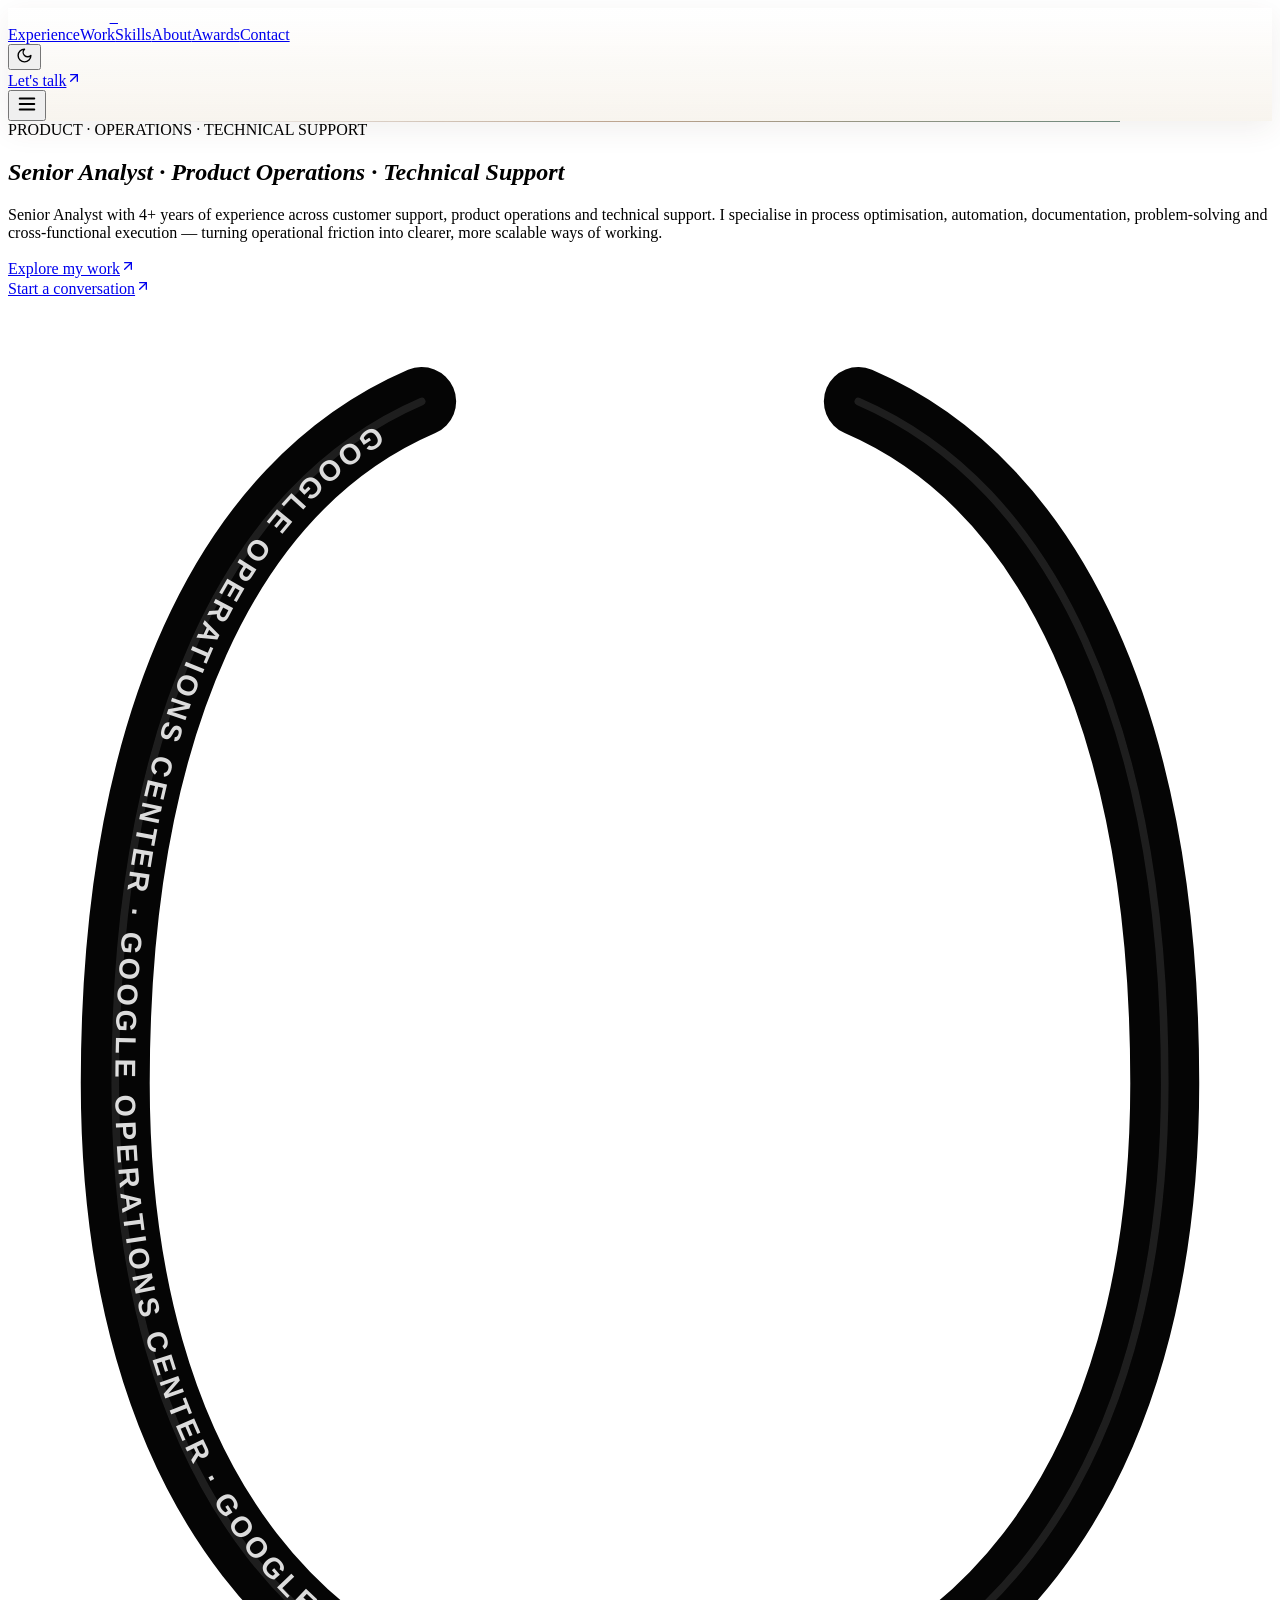
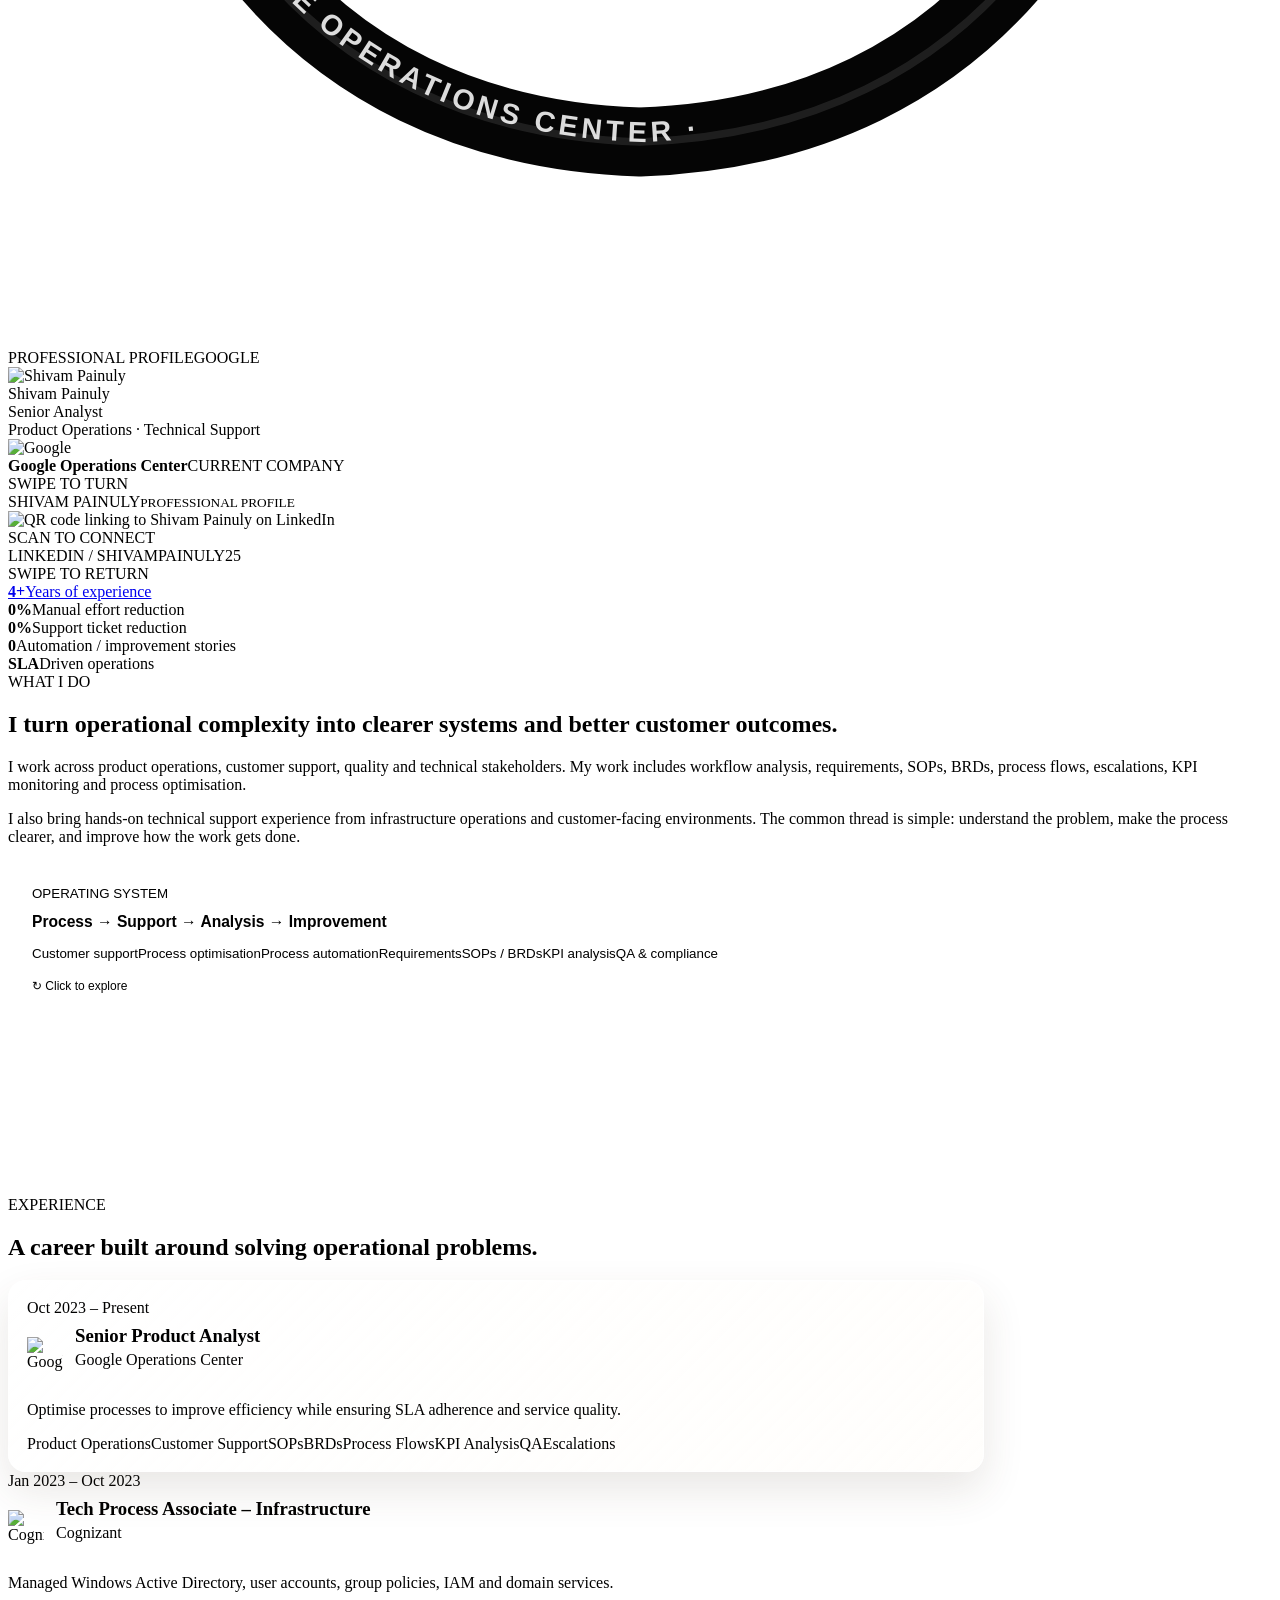
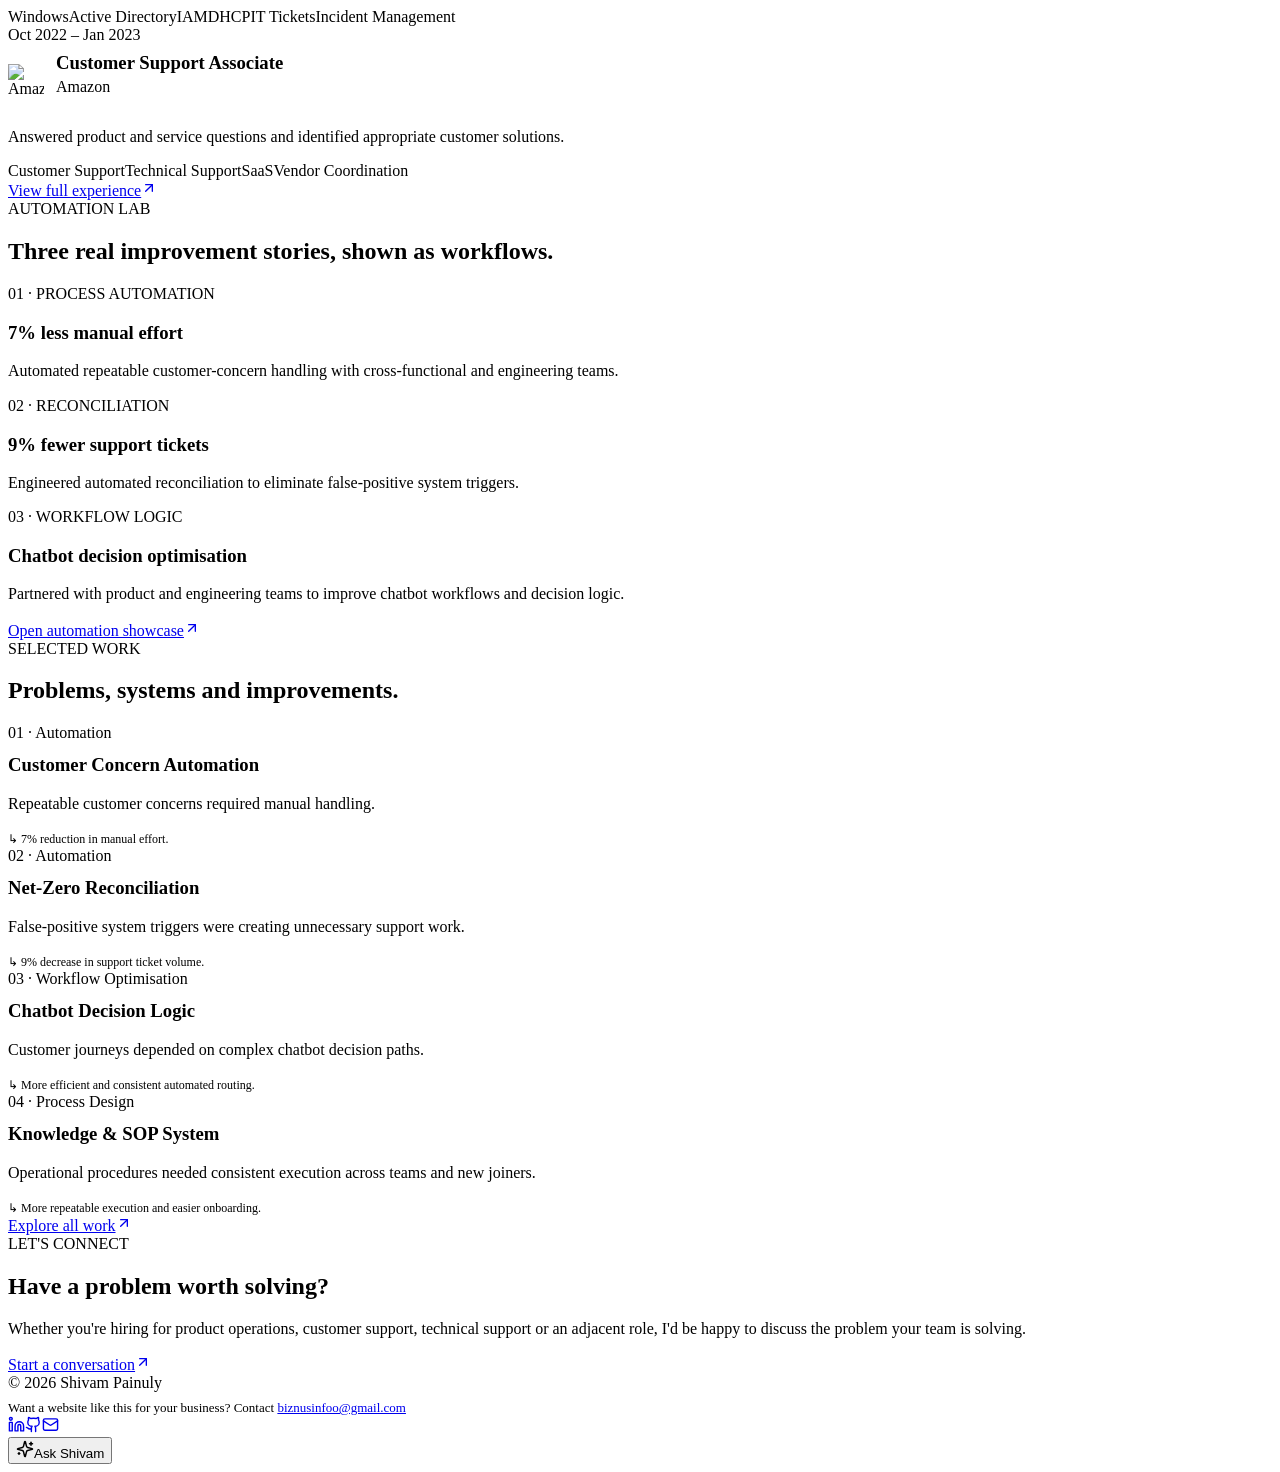
==== commit d5ca0fbc: "Install Google Tag Manager across all pages" ====
--- a/index.html
+++ b/index.html
@@ -1 +1,5 @@
-<!DOCTYPE html><html lang="en"><head><meta charSet="utf-8"/><meta name="viewport" content="width=device-width, initial-scale=1"/><link rel="preload" as="image" href="https://lh3.googleusercontent.com/a/ACg8ocIhvmoqENKScD3hgpFCwxV1W5McimrIfh_f8sZzsZB-C-MFHr8C=s576-c-no"/><link rel="preload" as="image" href="https://toppng.com/uploads/preview/google-logo-transparent-png-11659866441wanynck5pd.png"/><link rel="preload" as="image" href="https://quickchart.io/qr?size=240&amp;margin=2&amp;text=https%3A%2F%2Fwww.linkedin.com%2Fin%2Fshivampainuly25"/><link rel="preload" as="image" href="https://companieslogo.com/img/orig/CTSH-82a8444b.png?t=1720244491"/><link rel="preload" as="image" href="https://pngimg.com/uploads/amazon/amazon_PNG5.png"/><link rel="stylesheet" href="/_next/static/css/e64ab4de8c3af575.css" data-precedence="next"/><link rel="stylesheet" href="/_next/static/css/d11d143c8b70761f.css" data-precedence="next"/><link rel="preload" as="script" fetchPriority="low" href="/_next/static/chunks/webpack-acf621f17dadeb00.js"/><script src="/_next/static/chunks/fd9d1056-1f1f859026f5f0fa.js" async=""></script><script src="/_next/static/chunks/117-30466bd0496f49c3.js" async=""></script><script src="/_next/static/chunks/main-app-d07897a2666ac246.js" async=""></script><script src="/_next/static/chunks/135-14fbb002201c192c.js" async=""></script><script src="/_next/static/chunks/324-5b3e32ba634d34e5.js" async=""></script><script src="/_next/static/chunks/app/page-7097848aea1e64fb.js" async=""></script><script src="/_next/static/chunks/app/layout-a945afa9ed5a9f94.js" async=""></script><title>Shivam Painuly — Resume</title><meta name="description" content="Resume of Shivam Painuly, Senior Product Analyst and Product Operations professional."/><script src="/_next/static/chunks/polyfills-42372ed130431b0a.js" noModule=""></script></head><body><nav class="nav NavGlow_navGlow__ptrOL"><div class="container navin"><a class="brand" aria-label="Shivam Painuly" href="/"><span class="brand-name"><span style="opacity:0;transform:translateY(8px)">S</span><span style="opacity:0;transform:translateY(8px)">h</span><span style="opacity:0;transform:translateY(8px)">i</span><span style="opacity:0;transform:translateY(8px)">v</span><span style="opacity:0;transform:translateY(8px)">a</span><span style="opacity:0;transform:translateY(8px)">m</span><span style="opacity:0;transform:translateY(8px)"> </span><span style="opacity:0;transform:translateY(8px)">P</span><span style="opacity:0;transform:translateY(8px)">a</span><span style="opacity:0;transform:translateY(8px)">i</span><span style="opacity:0;transform:translateY(8px)">n</span><span style="opacity:0;transform:translateY(8px)">u</span><span style="opacity:0;transform:translateY(8px)">l</span><span style="opacity:0;transform:translateY(8px)">y</span></span><span class="brand-cursor" aria-hidden="true">_</span></a><div class="links"><a href="/experience/">Experience</a><a href="/work/">Work</a><a href="/skills/">Skills</a><a href="/about/">About</a><a href="/awards/">Awards</a><a href="/contact/">Contact</a></div><div class="nav-actions"><button type="button" class="theme-toggle desktop-nav-control" aria-label="Switch to dark mode" title="Dark mode"><svg xmlns="http://www.w3.org/2000/svg" width="17" height="17" viewBox="0 0 24 24" fill="none" stroke="currentColor" stroke-width="2" stroke-linecap="round" stroke-linejoin="round" class="lucide lucide-moon"><path d="M12 3a6 6 0 0 0 9 9 9 9 0 1 1-9-9Z"></path></svg></button><div class="desktop-nav-control"><div style="transform:perspective(700px)"><a href="/contact" class="btn magnetic primary"><span>Let&#x27;s talk</span><svg xmlns="http://www.w3.org/2000/svg" width="16" height="16" viewBox="0 0 24 24" fill="none" stroke="currentColor" stroke-width="2" stroke-linecap="round" stroke-linejoin="round" class="lucide lucide-arrow-up-right"><path d="M7 7h10v10"></path><path d="M7 17 17 7"></path></svg></a></div></div><button type="button" class="mobile-menu-toggle" aria-label="Open navigation menu" aria-expanded="false"><svg xmlns="http://www.w3.org/2000/svg" width="22" height="22" viewBox="0 0 24 24" fill="none" stroke="currentColor" stroke-width="2" stroke-linecap="round" stroke-linejoin="round" class="lucide lucide-menu"><line x1="4" x2="20" y1="12" y2="12"></line><line x1="4" x2="20" y1="6" y2="6"></line><line x1="4" x2="20" y1="18" y2="18"></line></svg></button></div></div></nav><main class="home-main"><section class="hero"><div class="container hero-layout"><div class="hero-copy"><span class="pill">PRODUCT · OPERATIONS · TECHNICAL SUPPORT</span><h1><em>Senior Analyst · Product Operations · Technical Support</em></h1><p>Senior Analyst with 4+ years of experience across customer support, product operations and technical support. I specialise in process optimisation, automation, documentation, problem-solving and cross-functional execution — turning operational friction into clearer, more scalable ways of working.</p><div class="actions"><div style="transform:perspective(700px)"><a href="/work" class="btn magnetic primary"><span>Explore my work</span><svg xmlns="http://www.w3.org/2000/svg" width="16" height="16" viewBox="0 0 24 24" fill="none" stroke="currentColor" stroke-width="2" stroke-linecap="round" stroke-linejoin="round" class="lucide lucide-arrow-up-right"><path d="M7 7h10v10"></path><path d="M7 17 17 7"></path></svg></a></div><div style="transform:perspective(700px)"><a href="/contact" class="btn magnetic "><span>Start a conversation</span><svg xmlns="http://www.w3.org/2000/svg" width="16" height="16" viewBox="0 0 24 24" fill="none" stroke="currentColor" stroke-width="2" stroke-linecap="round" stroke-linejoin="round" class="lucide lucide-arrow-up-right"><path d="M7 7h10v10"></path><path d="M7 17 17 7"></path></svg></a></div></div></div><div class="jsx-552c6f9f696a8050 profile-id-wrap"><div aria-hidden="true" class="jsx-552c6f9f696a8050 profile-id-lanyard"><svg viewBox="0 0 330 430" role="presentation" class="jsx-552c6f9f696a8050"><defs class="jsx-552c6f9f696a8050"><path id="lanyardPath" d="M108 27 C57 49 28 112 28 205 C28 307 76 374 165 377 C254 374 302 307 302 205 C302 112 273 49 222 27" class="jsx-552c6f9f696a8050"></path></defs><path d="M108 27 C57 49 28 112 28 205 C28 307 76 374 165 377 C254 374 302 307 302 205 C302 112 273 49 222 27" fill="none" stroke="#050505" stroke-width="18" stroke-linecap="round" class="jsx-552c6f9f696a8050"></path><path d="M108 27 C57 49 28 112 28 205 C28 307 76 374 165 377 C254 374 302 307 302 205 C302 112 273 49 222 27" fill="none" stroke="rgba(255,255,255,.10)" stroke-width="2" stroke-linecap="round" class="jsx-552c6f9f696a8050"></path><text fill="rgba(255,255,255,.86)" font-size="7.5" font-family="Arial, sans-serif" font-weight="700" letter-spacing="1.1" class="jsx-552c6f9f696a8050"><textPath href="#lanyardPath" startOffset="1.5%" class="jsx-552c6f9f696a8050">GOOGLE OPERATIONS CENTER · GOOGLE OPERATIONS CENTER · GOOGLE OPERATIONS CENTER ·</textPath></text></svg></div><div aria-label="Interactive profile ID card. Swipe or drag left or right to flip." class="jsx-552c6f9f696a8050 profile-id-holder"><div aria-hidden="true" class="jsx-552c6f9f696a8050 profile-id-attachment"><div class="jsx-552c6f9f696a8050 profile-id-attachment-bar"></div><div class="jsx-552c6f9f696a8050 profile-id-attachment-ring"></div><div class="jsx-552c6f9f696a8050 profile-id-attachment-tab"></div></div><div class="jsx-552c6f9f696a8050 profile-id-scene"><div class="jsx-552c6f9f696a8050 profile-id-case"><div class="jsx-552c6f9f696a8050 profile-id-card"><div class="jsx-552c6f9f696a8050 profile-id-face profile-id-front"><div class="jsx-552c6f9f696a8050 profile-id-topline"><span class="jsx-552c6f9f696a8050">PROFESSIONAL PROFILE</span><span class="jsx-552c6f9f696a8050">GOOGLE</span></div><div class="jsx-552c6f9f696a8050 profile-id-photo-frame"><img src="https://lh3.googleusercontent.com/a/ACg8ocIhvmoqENKScD3hgpFCwxV1W5McimrIfh_f8sZzsZB-C-MFHr8C=s576-c-no" alt="Shivam Painuly" draggable="false" class="jsx-552c6f9f696a8050"/></div><div class="jsx-552c6f9f696a8050 profile-id-name">Shivam Painuly</div><div class="jsx-552c6f9f696a8050 profile-id-role">Senior Analyst</div><div class="jsx-552c6f9f696a8050 profile-id-speciality">Product Operations · Technical Support</div><div class="jsx-552c6f9f696a8050 profile-id-company"><img src="https://toppng.com/uploads/preview/google-logo-transparent-png-11659866441wanynck5pd.png" alt="Google" draggable="false" class="jsx-552c6f9f696a8050"/><div class="jsx-552c6f9f696a8050"><strong class="jsx-552c6f9f696a8050">Google Operations Center</strong><span class="jsx-552c6f9f696a8050">CURRENT COMPANY</span></div></div><div class="jsx-552c6f9f696a8050 profile-id-hint">SWIPE TO TURN</div></div><div class="jsx-552c6f9f696a8050 profile-id-face profile-id-back"><div class="jsx-552c6f9f696a8050 profile-id-back-brand"><span class="jsx-552c6f9f696a8050">SHIVAM PAINULY</span><small class="jsx-552c6f9f696a8050">PROFESSIONAL PROFILE</small></div><div class="jsx-552c6f9f696a8050 profile-id-qr"><img src="https://quickchart.io/qr?size=240&amp;margin=2&amp;text=https%3A%2F%2Fwww.linkedin.com%2Fin%2Fshivampainuly25" alt="QR code linking to Shivam Painuly on LinkedIn" draggable="false" class="jsx-552c6f9f696a8050"/></div><div class="jsx-552c6f9f696a8050 profile-id-scan">SCAN TO CONNECT</div><div class="jsx-552c6f9f696a8050 profile-id-linkedin">LINKEDIN / SHIVAMPAINULY25</div><div class="jsx-552c6f9f696a8050 profile-id-hint">SWIPE TO RETURN</div></div></div></div></div><div class="jsx-552c6f9f696a8050 profile-id-bezel profile-id-bezel-left"></div><div class="jsx-552c6f9f696a8050 profile-id-bezel profile-id-bezel-right"></div></div></div></div></section><section><div class="container"><div class="grid metrics"><a class="metric-link" href="/experience/"><div class="card metric"><strong><span>4<!-- -->+</span></strong><span>Years of experience</span></div></a><div><div class="card metric"><strong><span>7<!-- -->%</span></strong><span>Manual effort reduction</span></div></div><div><div class="card metric"><strong><span>9<!-- -->%</span></strong><span>Support ticket reduction</span></div></div><div><div class="card metric"><strong><span>3</span></strong><span>Automation / improvement stories</span></div></div><div><div class="card metric"><strong>SLA</strong><span>Driven operations</span></div></div></div></div></section><section><div class="container"><span class="pill">WHAT I DO</span><h2>I turn operational complexity into clearer systems and better customer outcomes.</h2><div class="split"><div><p class="muted">I work across product operations, customer support, quality and technical stakeholders. My work includes workflow analysis, requirements, SOPs, BRDs, process flows, escalations, KPI monitoring and process optimisation.</p><p class="muted">I also bring hands-on technical support experience from infrastructure operations and customer-facing environments. The common thread is simple: understand the problem, make the process clearer, and improve how the work gets done.</p></div><div class="operating-system-wrap" style="perspective:1200px"><button type="button" aria-label="Show how I operate" class="card operating-system-card" style="width:100%;min-height:330px;border:1px solid var(--border);text-align:left;cursor:pointer;background:transparent;padding:0;transform-style:preserve-3d"><div style="position:relative;min-height:330px;transform-style:preserve-3d"><div class="operating-system-face" style="position:absolute;inset:0;padding:24px;backface-visibility:hidden"><span class="mono amber">OPERATING SYSTEM</span><h3 style="margin-top:12px">Process → Support → Analysis → Improvement</h3><div class="tags"><span class="tag">Customer support</span><span class="tag">Process optimisation</span><span class="tag">Process automation</span><span class="tag">Requirements</span><span class="tag">SOPs / BRDs</span><span class="tag">KPI analysis</span><span class="tag">QA &amp; compliance</span></div><span class="mono muted" style="display:block;margin-top:18px;font-size:12px">↻ Click to explore</span></div><div class="operating-system-face" style="position:absolute;inset:0;padding:24px;backface-visibility:hidden;transform:rotateY(180deg)"><span class="mono amber">HOW I OPERATE</span><div style="display:grid;gap:8px;margin-top:12px"><div><b>01 — Process</b><p class="muted" style="margin:2px 0 0;font-size:13px">Understand the workflow, friction and SLA requirements.</p></div><div><b>02 — Support</b><p class="muted" style="margin:2px 0 0;font-size:13px">Diagnose issues and resolve or escalate systematically.</p></div><div><b>03 — Analysis</b><p class="muted" style="margin:2px 0 0;font-size:13px">Identify patterns, root causes and operational gaps.</p></div><div><b>04 — Improvement</b><p class="muted" style="margin:2px 0 0;font-size:13px">Turn findings into clearer processes, automation or documentation.</p></div></div></div></div></button></div></div></div></section><section><div class="container"><span class="pill">EXPERIENCE</span><h2>A career built around solving operational problems.</h2><div class="timeline TimelinePulse_timelinePulse__wOZDQ"><article class="timeline-item" style="padding:18px;margin:0 3in 0 0;border:1px solid rgba(255,255,255,.78);border-radius:18px;background:linear-gradient(135deg,rgba(255,255,255,.48),rgba(255,250,241,.22));box-shadow:0 18px 42px rgba(73,57,42,.12),inset 0 1px 0 rgba(255,255,255,.82),inset 0 -1px 0 rgba(255,255,255,.18);backdrop-filter:blur(18px) saturate(135%);-webkit-backdrop-filter:blur(18px) saturate(135%)"><span class="period">Oct 2023 – Present</span><div style="display:flex;align-items:center;gap:12px;margin-top:8px"><img src="https://toppng.com/uploads/preview/google-logo-transparent-png-11659866441wanynck5pd.png" alt="Google Operations Center logo" width="36" height="36" style="width:36px;height:36px;object-fit:contain"/><div><h3 style="margin:0">Senior Product Analyst</h3><p class="accent" style="margin-top:4px">Google Operations Center</p></div></div><p class="muted">Optimise processes to improve efficiency while ensuring SLA adherence and service quality.</p><div class="tags"><span class="tag">Product Operations</span><span class="tag">Customer Support</span><span class="tag">SOPs</span><span class="tag">BRDs</span><span class="tag">Process Flows</span><span class="tag">KPI Analysis</span><span class="tag">QA</span><span class="tag">Escalations</span></div></article><article class="timeline-item"><span class="period">Jan 2023 – Oct 2023</span><div style="display:flex;align-items:center;gap:12px;margin-top:8px"><img src="https://companieslogo.com/img/orig/CTSH-82a8444b.png?t=1720244491" alt="Cognizant logo" width="36" height="36" style="width:36px;height:36px;object-fit:contain"/><div><h3 style="margin:0">Tech Process Associate – Infrastructure</h3><p class="accent" style="margin-top:4px">Cognizant</p></div></div><p class="muted">Managed Windows Active Directory, user accounts, group policies, IAM and domain services.</p><div class="tags"><span class="tag">Windows</span><span class="tag">Active Directory</span><span class="tag">IAM</span><span class="tag">DHCP</span><span class="tag">IT Tickets</span><span class="tag">Incident Management</span></div></article><article class="timeline-item"><span class="period">Oct 2022 – Jan 2023</span><div style="display:flex;align-items:center;gap:12px;margin-top:8px"><img src="https://pngimg.com/uploads/amazon/amazon_PNG5.png" alt="Amazon logo" width="36" height="36" style="width:36px;height:36px;object-fit:contain"/><div><h3 style="margin:0">Customer Support Associate</h3><p class="accent" style="margin-top:4px">Amazon</p></div></div><p class="muted">Answered product and service questions and identified appropriate customer solutions.</p><div class="tags"><span class="tag">Customer Support</span><span class="tag">Technical Support</span><span class="tag">SaaS</span><span class="tag">Vendor Coordination</span></div></article></div><div class="actions"><div style="transform:perspective(700px)"><a href="/experience" class="btn magnetic "><span>View full experience</span><svg xmlns="http://www.w3.org/2000/svg" width="16" height="16" viewBox="0 0 24 24" fill="none" stroke="currentColor" stroke-width="2" stroke-linecap="round" stroke-linejoin="round" class="lucide lucide-arrow-up-right"><path d="M7 7h10v10"></path><path d="M7 17 17 7"></path></svg></a></div></div></div></section><section><div class="container"><span class="pill">AUTOMATION LAB</span><h2>Three real improvement stories, shown as workflows.</h2><div class="automation-teaser-grid"><article class="card " style="transition:transform 180ms ease-out;will-change:transform"><span class="domain">01 · PROCESS AUTOMATION</span><h3>7% less manual effort</h3><p class="muted">Automated repeatable customer-concern handling with cross-functional and engineering teams.</p></article><article class="card " style="transition:transform 180ms ease-out;will-change:transform"><span class="domain">02 · RECONCILIATION</span><h3>9% fewer support tickets</h3><p class="muted">Engineered automated reconciliation to eliminate false-positive system triggers.</p></article><article class="card " style="transition:transform 180ms ease-out;will-change:transform"><span class="domain">03 · WORKFLOW LOGIC</span><h3>Chatbot decision optimisation</h3><p class="muted">Partnered with product and engineering teams to improve chatbot workflows and decision logic.</p></article></div><div class="actions"><div style="transform:perspective(700px)"><a href="/work" class="btn magnetic primary"><span>Open automation showcase</span><svg xmlns="http://www.w3.org/2000/svg" width="16" height="16" viewBox="0 0 24 24" fill="none" stroke="currentColor" stroke-width="2" stroke-linecap="round" stroke-linejoin="round" class="lucide lucide-arrow-up-right"><path d="M7 7h10v10"></path><path d="M7 17 17 7"></path></svg></a></div></div></div></section><section><div class="container"><span class="pill">SELECTED WORK</span><h2>Problems, systems and improvements.</h2><div class="work-grid"><article class="card work-card" style="transition:transform 180ms ease-out;will-change:transform"><div><span class="domain">0<!-- -->1<!-- --> · <!-- -->Automation</span><h3 style="margin-top:12px">Customer Concern Automation</h3><p class="muted">Repeatable customer concerns required manual handling.</p></div><span class="mono accent" style="font-size:12px">↳ <!-- -->7% reduction in manual effort.</span></article><article class="card work-card" style="transition:transform 180ms ease-out;will-change:transform"><div><span class="domain">0<!-- -->2<!-- --> · <!-- -->Automation</span><h3 style="margin-top:12px">Net-Zero Reconciliation</h3><p class="muted">False-positive system triggers were creating unnecessary support work.</p></div><span class="mono accent" style="font-size:12px">↳ <!-- -->9% decrease in support ticket volume.</span></article><article class="card work-card" style="transition:transform 180ms ease-out;will-change:transform"><div><span class="domain">0<!-- -->3<!-- --> · <!-- -->Workflow Optimisation</span><h3 style="margin-top:12px">Chatbot Decision Logic</h3><p class="muted">Customer journeys depended on complex chatbot decision paths.</p></div><span class="mono accent" style="font-size:12px">↳ <!-- -->More efficient and consistent automated routing.</span></article><article class="card work-card" style="transition:transform 180ms ease-out;will-change:transform"><div><span class="domain">0<!-- -->4<!-- --> · <!-- -->Process Design</span><h3 style="margin-top:12px">Knowledge &amp; SOP System</h3><p class="muted">Operational procedures needed consistent execution across teams and new joiners.</p></div><span class="mono accent" style="font-size:12px">↳ <!-- -->More repeatable execution and easier onboarding.</span></article></div><div class="actions"><div style="transform:perspective(700px)"><a href="/work" class="btn magnetic "><span>Explore all work</span><svg xmlns="http://www.w3.org/2000/svg" width="16" height="16" viewBox="0 0 24 24" fill="none" stroke="currentColor" stroke-width="2" stroke-linecap="round" stroke-linejoin="round" class="lucide lucide-arrow-up-right"><path d="M7 7h10v10"></path><path d="M7 17 17 7"></path></svg></a></div></div></div></section><section><div class="container"><span class="pill">LET&#x27;S CONNECT</span><h2>Have a problem worth solving?</h2><div class="card"><div class="split"><p class="muted">Whether you&#x27;re hiring for product operations, customer support, technical support or an adjacent role, I&#x27;d be happy to discuss the problem your team is solving.</p><div style="transform:perspective(700px)"><a href="/contact" class="btn magnetic primary"><span>Start a conversation</span><svg xmlns="http://www.w3.org/2000/svg" width="16" height="16" viewBox="0 0 24 24" fill="none" stroke="currentColor" stroke-width="2" stroke-linecap="round" stroke-linejoin="round" class="lucide lucide-arrow-up-right"><path d="M7 7h10v10"></path><path d="M7 17 17 7"></path></svg></a></div></div></div></div></section></main><footer class="jsx-5d136e500ebc2c09"><div class="jsx-5d136e500ebc2c09 container footerin"><div class="jsx-5d136e500ebc2c09"><span class="jsx-5d136e500ebc2c09">© <!-- -->2026<!-- --> <!-- -->Shivam Painuly</span><p style="margin:8px 0 0;font-size:13px" class="jsx-5d136e500ebc2c09 muted">Want a website like this for your business? Contact <a href="mailto:biznusinfoo@gmail.com" class="jsx-5d136e500ebc2c09 accent">biznusinfoo@gmail.com</a></p></div><div class="jsx-5d136e500ebc2c09 socials"><a href="https://www.linkedin.com/in/shivampainuly25" target="_blank" rel="noreferrer" class="jsx-5d136e500ebc2c09"><svg xmlns="http://www.w3.org/2000/svg" width="17" height="17" viewBox="0 0 24 24" fill="none" stroke="currentColor" stroke-width="2" stroke-linecap="round" stroke-linejoin="round" class="lucide lucide-linkedin"><path d="M16 8a6 6 0 0 1 6 6v7h-4v-7a2 2 0 0 0-2-2 2 2 0 0 0-2 2v7h-4v-7a6 6 0 0 1 6-6z"></path><rect width="4" height="12" x="2" y="9"></rect><circle cx="4" cy="4" r="2"></circle></svg></a><a href="https://github.com/Shivampainuly" target="_blank" rel="noreferrer" class="jsx-5d136e500ebc2c09"><svg xmlns="http://www.w3.org/2000/svg" width="17" height="17" viewBox="0 0 24 24" fill="none" stroke="currentColor" stroke-width="2" stroke-linecap="round" stroke-linejoin="round" class="lucide lucide-github"><path d="M15 22v-4a4.8 4.8 0 0 0-1-3.5c3 0 6-2 6-5.5.08-1.25-.27-2.48-1-3.5.28-1.15.28-2.35 0-3.5 0 0-1 0-3 1.5-2.64-.5-5.36-.5-8 0C6 2 5 2 5 2c-.3 1.15-.3 2.35 0 3.5A5.403 5.403 0 0 0 4 9c0 3.5 3 5.5 6 5.5-.39.49-.68 1.05-.85 1.65-.17.6-.22 1.23-.15 1.85v4"></path><path d="M9 18c-4.51 2-5-2-7-2"></path></svg></a><a href="mailto:shivampainuly01@gmail.com" class="jsx-5d136e500ebc2c09"><svg xmlns="http://www.w3.org/2000/svg" width="17" height="17" viewBox="0 0 24 24" fill="none" stroke="currentColor" stroke-width="2" stroke-linecap="round" stroke-linejoin="round" class="lucide lucide-mail"><rect width="20" height="16" x="2" y="4" rx="2"></rect><path d="m22 7-8.97 5.7a1.94 1.94 0 0 1-2.06 0L2 7"></path></svg></a></div></div></footer><button aria-label="Open Shivam AI assistant" class="chat-launcher"><svg xmlns="http://www.w3.org/2000/svg" width="18" height="18" viewBox="0 0 24 24" fill="none" stroke="currentColor" stroke-width="2" stroke-linecap="round" stroke-linejoin="round" class="lucide lucide-sparkles"><path d="M9.937 15.5A2 2 0 0 0 8.5 14.063l-6.135-1.582a.5.5 0 0 1 0-.962L8.5 9.936A2 2 0 0 0 9.937 8.5l1.582-6.135a.5.5 0 0 1 .963 0L14.063 8.5A2 2 0 0 0 15.5 9.937l6.135 1.581a.5.5 0 0 1 0 .964L15.5 14.063a2 2 0 0 0-1.437 1.437l-1.582 6.135a.5.5 0 0 1-.963 0z"></path><path d="M20 3v4"></path><path d="M22 5h-4"></path><path d="M4 17v2"></path><path d="M5 18H3"></path></svg><span>Ask Shivam</span></button><script src="/_next/static/chunks/webpack-acf621f17dadeb00.js" async=""></script><script>(self.__next_f=self.__next_f||[]).push([0]);self.__next_f.push([2,null])</script><script>self.__next_f.push([1,"1:HL[\"/_next/static/css/e64ab4de8c3af575.css\",\"style\"]\n2:HL[\"/_next/static/css/d11d143c8b70761f.css\",\"style\"]\n"])</script><script>self.__next_f.push([1,"3:I[2846,[],\"\"]\n5:I[324,[\"135\",\"static/chunks/135-14fbb002201c192c.js\",\"324\",\"static/chunks/324-5b3e32ba634d34e5.js\",\"931\",\"static/chunks/app/page-7097848aea1e64fb.js\"],\"Shell\"]\n6:I[7840,[\"135\",\"static/chunks/135-14fbb002201c192c.js\",\"324\",\"static/chunks/324-5b3e32ba634d34e5.js\",\"931\",\"static/chunks/app/page-7097848aea1e64fb.js\"],\"MagneticButton\"]\n7:I[8278,[\"135\",\"static/chunks/135-14fbb002201c192c.js\",\"324\",\"static/chunks/324-5b3e32ba634d34e5.js\",\"931\",\"static/chunks/app/page-7097848aea1e64fb.js\"],\"ProfileIdCard\"]\n8:I[6430,[\"135\",\"static/chunks/135-14fbb002201c192c.js\",\"324\",\"static/chunks/324-5b3e32ba634d34e5.js\",\"931\",\"static/chunks/app/page-7097848aea1e64fb.js\"],\"Metrics\"]\n9:I[324,[\"135\",\"static/chunks/135-14fbb002201c192c.js\",\"324\",\"static/chunks/324-5b3e32ba634d34e5.js\",\"931\",\"static/chunks/app/page-7097848aea1e64fb.js\"],\"Section\"]\na:I[6936,[\"135\",\"static/chunks/135-14fbb002201c192c.js\",\"324\",\"static/chunks/324-5b3e32ba634d34e5.js\",\"931\",\"static/chunks/app/page-7097848aea1e64fb.js\"],\"OperatingSystemCard\"]\nb:I[7536,[\"135\",\"static/chunks/135-14fbb002201c192c.js\",\"324\",\"static/chunks/324-5b3e32ba634d34e5.js\",\"931\",\"static/chunks/app/page-7097848aea1e64fb.js\"],\"MagneticCard\"]\nc:I[710,[\"185\",\"static/chunks/app/layout-a945afa9ed5a9f94.js\"],\"ProtectionGuard\"]\nd:I[4707,[],\"\"]\ne:I[6423,[],\"\"]\n10:I[1060,[],\"\"]\n11:[]\n"])</script><script>self.__next_f.push([1,"0:[\"$\",\"$L3\",null,{\"buildId\":\"HT51c4PJvXj2dH9tPjGXH\",\"assetPrefix\":\"\",\"urlParts\":[\"\",\"\"],\"initialTree\":[\"\",{\"children\":[\"__PAGE__\",{}]},\"$undefined\",\"$undefined\",true],\"initialSeedData\":[\"\",{\"children\":[\"__PAGE__\",{},[[\"$L4\",[\"$\",\"$L5\",null,{\"children\":[\"$\",\"main\",null,{\"className\":\"home-main\",\"children\":[[\"$\",\"section\",null,{\"className\":\"hero\",\"children\":[\"$\",\"div\",null,{\"className\":\"container hero-layout\",\"children\":[[\"$\",\"div\",null,{\"className\":\"hero-copy\",\"children\":[[\"$\",\"span\",null,{\"className\":\"pill\",\"children\":\"PRODUCT · OPERATIONS · TECHNICAL SUPPORT\"}],[\"$\",\"h1\",null,{\"children\":[\"$\",\"em\",null,{\"children\":\"Senior Analyst · Product Operations · Technical Support\"}]}],[\"$\",\"p\",null,{\"children\":\"Senior Analyst with 4+ years of experience across customer support, product operations and technical support. I specialise in process optimisation, automation, documentation, problem-solving and cross-functional execution — turning operational friction into clearer, more scalable ways of working.\"}],[\"$\",\"div\",null,{\"className\":\"actions\",\"children\":[[\"$\",\"$L6\",null,{\"href\":\"/work\",\"primary\":true,\"children\":\"Explore my work\"}],[\"$\",\"$L6\",null,{\"href\":\"/contact\",\"children\":\"Start a conversation\"}]]}]]}],[\"$\",\"$L7\",null,{}]]}]}],[\"$\",\"section\",null,{\"children\":[\"$\",\"div\",null,{\"className\":\"container\",\"children\":[\"$\",\"$L8\",null,{}]}]}],[\"$\",\"$L9\",null,{\"label\":\"WHAT I DO\",\"title\":\"I turn operational complexity into clearer systems and better customer outcomes.\",\"children\":[\"$\",\"div\",null,{\"className\":\"split\",\"children\":[[\"$\",\"div\",null,{\"children\":[[\"$\",\"p\",null,{\"className\":\"muted\",\"children\":\"I work across product operations, customer support, quality and technical stakeholders. My work includes workflow analysis, requirements, SOPs, BRDs, process flows, escalations, KPI monitoring and process optimisation.\"}],[\"$\",\"p\",null,{\"className\":\"muted\",\"children\":\"I also bring hands-on technical support experience from infrastructure operations and customer-facing environments. The common thread is simple: understand the problem, make the process clearer, and improve how the work gets done.\"}]]}],[\"$\",\"$La\",null,{}]]}]}],[\"$\",\"$L9\",null,{\"label\":\"EXPERIENCE\",\"title\":\"A career built around solving operational problems.\",\"children\":[[\"$\",\"div\",null,{\"className\":\"timeline TimelinePulse_timelinePulse__wOZDQ\",\"children\":[[\"$\",\"article\",\"Google Operations Center\",{\"className\":\"timeline-item\",\"style\":{\"padding\":\"18px\",\"margin\":\"0 3in 0 0\",\"border\":\"1px solid rgba(255,255,255,.78)\",\"borderRadius\":18,\"background\":\"linear-gradient(135deg,rgba(255,255,255,.48),rgba(255,250,241,.22))\",\"boxShadow\":\"0 18px 42px rgba(73,57,42,.12),inset 0 1px 0 rgba(255,255,255,.82),inset 0 -1px 0 rgba(255,255,255,.18)\",\"backdropFilter\":\"blur(18px) saturate(135%)\",\"WebkitBackdropFilter\":\"blur(18px) saturate(135%)\"},\"children\":[[\"$\",\"span\",null,{\"className\":\"period\",\"children\":\"Oct 2023 – Present\"}],[\"$\",\"div\",null,{\"style\":{\"display\":\"flex\",\"alignItems\":\"center\",\"gap\":12,\"marginTop\":8},\"children\":[[\"$\",\"img\",null,{\"src\":\"https://toppng.com/uploads/preview/google-logo-transparent-png-11659866441wanynck5pd.png\",\"alt\":\"Google Operations Center logo\",\"width\":36,\"height\":36,\"style\":{\"width\":36,\"height\":36,\"objectFit\":\"contain\"}}],[\"$\",\"div\",null,{\"children\":[[\"$\",\"h3\",null,{\"style\":{\"margin\":0},\"children\":\"Senior Product Analyst\"}],[\"$\",\"p\",null,{\"className\":\"accent\",\"style\":{\"marginTop\":4},\"children\":\"Google Operations Center\"}]]}]]}],[\"$\",\"p\",null,{\"className\":\"muted\",\"children\":\"Optimise processes to improve efficiency while ensuring SLA adherence and service quality.\"}],[\"$\",\"div\",null,{\"className\":\"tags\",\"children\":[[\"$\",\"span\",\"Product Operations\",{\"className\":\"tag\",\"children\":\"Product Operations\"}],[\"$\",\"span\",\"Customer Support\",{\"className\":\"tag\",\"children\":\"Customer Support\"}],[\"$\",\"span\",\"SOPs\",{\"className\":\"tag\",\"children\":\"SOPs\"}],[\"$\",\"span\",\"BRDs\",{\"className\":\"tag\",\"children\":\"BRDs\"}],[\"$\",\"span\",\"Process Flows\",{\"className\":\"tag\",\"children\":\"Process Flows\"}],[\"$\",\"span\",\"KPI Analysis\",{\"className\":\"tag\",\"children\":\"KPI Analysis\"}],[\"$\",\"span\",\"QA\",{\"className\":\"tag\",\"children\":\"QA\"}],[\"$\",\"span\",\"Escalations\",{\"className\":\"tag\",\"children\":\"Escalations\"}]]}]]}],[\"$\",\"article\",\"Cognizant\",{\"className\":\"timeline-item\",\"style\":\"$undefined\",\"children\":[[\"$\",\"span\",null,{\"className\":\"period\",\"children\":\"Jan 2023 – Oct 2023\"}],[\"$\",\"div\",null,{\"style\":{\"display\":\"flex\",\"alignItems\":\"center\",\"gap\":12,\"marginTop\":8},\"children\":[[\"$\",\"img\",null,{\"src\":\"https://companieslogo.com/img/orig/CTSH-82a8444b.png?t=1720244491\",\"alt\":\"Cognizant logo\",\"width\":36,\"height\":36,\"style\":{\"width\":36,\"height\":36,\"objectFit\":\"contain\"}}],[\"$\",\"div\",null,{\"children\":[[\"$\",\"h3\",null,{\"style\":{\"margin\":0},\"children\":\"Tech Process Associate – Infrastructure\"}],[\"$\",\"p\",null,{\"className\":\"accent\",\"style\":{\"marginTop\":4},\"children\":\"Cognizant\"}]]}]]}],[\"$\",\"p\",null,{\"className\":\"muted\",\"children\":\"Managed Windows Active Directory, user accounts, group policies, IAM and domain services.\"}],[\"$\",\"div\",null,{\"className\":\"tags\",\"children\":[[\"$\",\"span\",\"Windows\",{\"className\":\"tag\",\"children\":\"Windows\"}],[\"$\",\"span\",\"Active Directory\",{\"className\":\"tag\",\"children\":\"Active Directory\"}],[\"$\",\"span\",\"IAM\",{\"className\":\"tag\",\"children\":\"IAM\"}],[\"$\",\"span\",\"DHCP\",{\"className\":\"tag\",\"children\":\"DHCP\"}],[\"$\",\"span\",\"IT Tickets\",{\"className\":\"tag\",\"children\":\"IT Tickets\"}],[\"$\",\"span\",\"Incident Management\",{\"className\":\"tag\",\"children\":\"Incident Management\"}]]}]]}],[\"$\",\"article\",\"Amazon\",{\"className\":\"timeline-item\",\"style\":\"$undefined\",\"children\":[[\"$\",\"span\",null,{\"className\":\"period\",\"children\":\"Oct 2022 – Jan 2023\"}],[\"$\",\"div\",null,{\"style\":{\"display\":\"flex\",\"alignItems\":\"center\",\"gap\":12,\"marginTop\":8},\"children\":[[\"$\",\"img\",null,{\"src\":\"https://pngimg.com/uploads/amazon/amazon_PNG5.png\",\"alt\":\"Amazon logo\",\"width\":36,\"height\":36,\"style\":{\"width\":36,\"height\":36,\"objectFit\":\"contain\"}}],[\"$\",\"div\",null,{\"children\":[[\"$\",\"h3\",null,{\"style\":{\"margin\":0},\"children\":\"Customer Support Associate\"}],[\"$\",\"p\",null,{\"className\":\"accent\",\"style\":{\"marginTop\":4},\"children\":\"Amazon\"}]]}]]}],[\"$\",\"p\",null,{\"className\":\"muted\",\"children\":\"Answered product and service questions and identified appropriate customer solutions.\"}],[\"$\",\"div\",null,{\"className\":\"tags\",\"children\":[[\"$\",\"span\",\"Customer Support\",{\"className\":\"tag\",\"children\":\"Customer Support\"}],[\"$\",\"span\",\"Technical Support\",{\"className\":\"tag\",\"children\":\"Technical Support\"}],[\"$\",\"span\",\"SaaS\",{\"className\":\"tag\",\"children\":\"SaaS\"}],[\"$\",\"span\",\"Vendor Coordination\",{\"className\":\"tag\",\"children\":\"Vendor Coordination\"}]]}]]}]]}],[\"$\",\"div\",null,{\"className\":\"actions\",\"children\":[\"$\",\"$L6\",null,{\"href\":\"/experience\",\"children\":\"View full experience\"}]}]]}],[\"$\",\"$L9\",null,{\"label\":\"AUTOMATION LAB\",\"title\":\"Three real improvement stories, shown as workflows.\",\"children\":[[\"$\",\"div\",null,{\"className\":\"automation-teaser-grid\",\"children\":[[\"$\",\"$Lb\",null,{\"children\":[[\"$\",\"span\",null,{\"className\":\"domain\",\"children\":\"01 · PROCESS AUTOMATION\"}],[\"$\",\"h3\",null,{\"children\":\"7% less manual effort\"}],[\"$\",\"p\",null,{\"className\":\"muted\",\"children\":\"Automated repeatable customer-concern handling with cross-functional and engineering teams.\"}]]}],[\"$\",\"$Lb\",null,{\"children\":[[\"$\",\"span\",null,{\"className\":\"domain\",\"children\":\"02 · RECONCILIATION\"}],[\"$\",\"h3\",null,{\"children\":\"9% fewer support tickets\"}],[\"$\",\"p\",null,{\"className\":\"muted\",\"children\":\"Engineered automated reconciliation to eliminate false-positive system triggers.\"}]]}],[\"$\",\"$Lb\",null,{\"children\":[[\"$\",\"span\",null,{\"className\":\"domain\",\"children\":\"03 · WORKFLOW LOGIC\"}],[\"$\",\"h3\",null,{\"children\":\"Chatbot decision optimisation\"}],[\"$\",\"p\",null,{\"className\":\"muted\",\"children\":\"Partnered with product and engineering teams to improve chatbot workflows and decision logic.\"}]]}]]}],[\"$\",\"div\",null,{\"className\":\"actions\",\"children\":[\"$\",\"$L6\",null,{\"href\":\"/work\",\"primary\":true,\"children\":\"Open automation showcase\"}]}]]}],[\"$\",\"$L9\",null,{\"label\":\"SELECTED WORK\",\"title\":\"Problems, systems and improvements.\",\"children\":[[\"$\",\"div\",null,{\"className\":\"work-grid\",\"children\":[[\"$\",\"$Lb\",\"Customer Concern Automation\",{\"className\":\"work-card\",\"children\":[[\"$\",\"div\",null,{\"children\":[[\"$\",\"span\",null,{\"className\":\"domain\",\"children\":[\"0\",1,\" · \",\"Automation\"]}],[\"$\",\"h3\",null,{\"style\":{\"marginTop\":12},\"children\":\"Customer Concern Automation\"}],[\"$\",\"p\",null,{\"className\":\"muted\",\"children\":\"Repeatable customer concerns required manual handling.\"}]]}],[\"$\",\"span\",null,{\"className\":\"mono accent\",\"style\":{\"fontSize\":12},\"children\":[\"↳ \",\"7% reduction in manual effort.\"]}]]}],[\"$\",\"$Lb\",\"Net-Zero Reconciliation\",{\"className\":\"work-card\",\"children\":[[\"$\",\"div\",null,{\"children\":[[\"$\",\"span\",null,{\"className\":\"domain\",\"children\":[\"0\",2,\" · \",\"Automation\"]}],[\"$\",\"h3\",null,{\"style\":{\"marginTop\":12},\"children\":\"Net-Zero Reconciliation\"}],[\"$\",\"p\",null,{\"className\":\"muted\",\"children\":\"False-positive system triggers were creating unnecessary support work.\"}]]}],[\"$\",\"span\",null,{\"className\":\"mono accent\",\"style\":{\"fontSize\":12},\"children\":[\"↳ \",\"9% decrease in support ticket volume.\"]}]]}],[\"$\",\"$Lb\",\"Chatbot Decision Logic\",{\"className\":\"work-card\",\"children\":[[\"$\",\"div\",null,{\"children\":[[\"$\",\"span\",null,{\"className\":\"domain\",\"children\":[\"0\",3,\" · \",\"Workflow Optimisation\"]}],[\"$\",\"h3\",null,{\"style\":{\"marginTop\":12},\"children\":\"Chatbot Decision Logic\"}],[\"$\",\"p\",null,{\"className\":\"muted\",\"children\":\"Customer journeys depended on complex chatbot decision paths.\"}]]}],[\"$\",\"span\",null,{\"className\":\"mono accent\",\"style\":{\"fontSize\":12},\"children\":[\"↳ \",\"More efficient and consistent automated routing.\"]}]]}],[\"$\",\"$Lb\",\"Knowledge \u0026 SOP System\",{\"className\":\"work-card\",\"children\":[[\"$\",\"div\",null,{\"children\":[[\"$\",\"span\",null,{\"className\":\"domain\",\"children\":[\"0\",4,\" · \",\"Process Design\"]}],[\"$\",\"h3\",null,{\"style\":{\"marginTop\":12},\"children\":\"Knowledge \u0026 SOP System\"}],[\"$\",\"p\",null,{\"className\":\"muted\",\"children\":\"Operational procedures needed consistent execution across teams and new joiners.\"}]]}],[\"$\",\"span\",null,{\"className\":\"mono accent\",\"style\":{\"fontSize\":12},\"children\":[\"↳ \",\"More repeatable execution and easier onboarding.\"]}]]}]]}],[\"$\",\"div\",null,{\"className\":\"actions\",\"children\":[\"$\",\"$L6\",null,{\"href\":\"/work\",\"children\":\"Explore all work\"}]}]]}],[\"$\",\"$L9\",null,{\"label\":\"LET'S CONNECT\",\"title\":\"Have a problem worth solving?\",\"children\":[\"$\",\"div\",null,{\"className\":\"card\",\"children\":[\"$\",\"div\",null,{\"className\":\"split\",\"children\":[[\"$\",\"p\",null,{\"className\":\"muted\",\"children\":\"Whether you're hiring for product operations, customer support, technical support or an adjacent role, I'd be happy to discuss the problem your team is solving.\"}],[\"$\",\"$L6\",null,{\"href\":\"/contact\",\"primary\":true,\"children\":\"Start a conversation\"}]]}]}]}]]}]}],[[\"$\",\"link\",\"0\",{\"rel\":\"stylesheet\",\"href\":\"/_next/static/css/d11d143c8b70761f.css\",\"precedence\":\"next\",\"crossOrigin\":\"$undefined\"}]]],null],null]},[[[[\"$\",\"link\",\"0\",{\"rel\":\"stylesheet\",\"href\":\"/_next/static/css/e64ab4de8c3af575.css\",\"precedence\":\"next\",\"crossOrigin\":\"$undefined\"}]],[\"$\",\"html\",null,{\"lang\":\"en\",\"children\":[\"$\",\"body\",null,{\"children\":[[\"$\",\"$Lc\",null,{}],[\"$\",\"$Ld\",null,{\"parallelRouterKey\":\"children\",\"segmentPath\":[\"children\"],\"error\":\"$undefined\",\"errorStyles\":\"$undefined\",\"errorScripts\":\"$undefined\",\"template\":[\"$\",\"$Le\",null,{}],\"templateStyles\":\"$undefined\",\"templateScripts\":\"$undefined\",\"notFound\":[[\"$\",\"title\",null,{\"children\":\"404: This page could not be found.\"}],[\"$\",\"div\",null,{\"style\":{\"fontFamily\":\"system-ui,\\\"Segoe UI\\\",Roboto,Helvetica,Arial,sans-serif,\\\"Apple Color Emoji\\\",\\\"Segoe UI Emoji\\\"\",\"height\":\"100vh\",\"textAlign\":\"center\",\"display\":\"flex\",\"flexDirection\":\"column\",\"alignItems\":\"center\",\"justifyContent\":\"center\"},\"children\":[\"$\",\"div\",null,{\"children\":[[\"$\",\"style\",null,{\"dangerouslySetInnerHTML\":{\"__html\":\"body{color:#000;background:#fff;margin:0}.next-error-h1{border-right:1px solid rgba(0,0,0,.3)}@media (prefers-color-scheme:dark){body{color:#fff;background:#000}.next-error-h1{border-right:1px solid rgba(255,255,255,.3)}}\"}}],[\"$\",\"h1\",null,{\"className\":\"next-error-h1\",\"style\":{\"display\":\"inline-block\",\"margin\":\"0 20px 0 0\",\"padding\":\"0 23px 0 0\",\"fontSize\":24,\"fontWeight\":500,\"verticalAlign\":\"top\",\"lineHeight\":\"49px\"},\"children\":\"404\"}],[\"$\",\"div\",null,{\"style\":{\"display\":\"inline-block\"},\"children\":[\"$\",\"h2\",null,{\"style\":{\"fontSize\":14,\"fontWeight\":400,\"lineHeight\":\"49px\",\"margin\":0},\"children\":\"This page could not be found.\"}]}]]}]}]],\"notFoundStyles\":[]}]]}]}]],null],null],\"couldBeIntercepted\":false,\"initialHead\":[null,\"$Lf\"],\"globalErrorComponent\":\"$10\",\"missingSlots\":\"$W11\"}]\n"])</script><script>self.__next_f.push([1,"f:[[\"$\",\"meta\",\"0\",{\"name\":\"viewport\",\"content\":\"width=device-width, initial-scale=1\"}],[\"$\",\"meta\",\"1\",{\"charSet\":\"utf-8\"}],[\"$\",\"title\",\"2\",{\"children\":\"Shivam Painuly — Resume\"}],[\"$\",\"meta\",\"3\",{\"name\":\"description\",\"content\":\"Resume of Shivam Painuly, Senior Product Analyst and Product Operations professional.\"}]]\n4:null\n"])</script></body></html>+<!DOCTYPE html><html lang="en"><head><script>(function(w,d,s,l,i){w[l]=w[l]||[];w[l].push({'gtm.start':
+new Date().getTime(),event:'gtm.js'});var f=d.getElementsByTagName(s)[0],
+j=d.createElement(s),dl=l!='dataLayer'?'&l='+l:'';j.async=true;j.src=
+'https://www.googletagmanager.com/gtm.js?id='+i+dl;f.parentNode.insertBefore(j,f);
+})(window,document,'script','dataLayer','GTM-P5QKH3FV');</script><meta charSet="utf-8"/><meta name="viewport" content="width=device-width, initial-scale=1"/><link rel="preload" as="image" href="https://lh3.googleusercontent.com/a/ACg8ocIhvmoqENKScD3hgpFCwxV1W5McimrIfh_f8sZzsZB-C-MFHr8C=s576-c-no"/><link rel="preload" as="image" href="https://toppng.com/uploads/preview/google-logo-transparent-png-11659866441wanynck5pd.png"/><link rel="preload" as="image" href="https://quickchart.io/qr?size=240&amp;margin=2&amp;text=https%3A%2F%2Fwww.linkedin.com%2Fin%2Fshivampainuly25"/><link rel="preload" as="image" href="https://companieslogo.com/img/orig/CTSH-82a8444b.png?t=1720244491"/><link rel="preload" as="image" href="https://pngimg.com/uploads/amazon/amazon_PNG5.png"/><link rel="stylesheet" href="/_next/static/css/72b8d5f822b90c6a.css" data-precedence="next"/><link rel="stylesheet" href="/_next/static/css/d11d143c8b70761f.css" data-precedence="next"/><link rel="preload" as="script" fetchPriority="low" href="/_next/static/chunks/webpack-acf621f17dadeb00.js"/><script src="/_next/static/chunks/fd9d1056-1f1f859026f5f0fa.js" async=""></script><script src="/_next/static/chunks/117-30466bd0496f49c3.js" async=""></script><script src="/_next/static/chunks/main-app-d07897a2666ac246.js" async=""></script><script src="/_next/static/chunks/135-14fbb002201c192c.js" async=""></script><script src="/_next/static/chunks/324-5b3e32ba634d34e5.js" async=""></script><script src="/_next/static/chunks/app/page-26d4ee986340508d.js" async=""></script><script src="/_next/static/chunks/app/layout-a945afa9ed5a9f94.js" async=""></script><title>Shivam Painuly — Resume</title><meta name="description" content="Resume of Shivam Painuly, Senior Product Analyst and Product Operations professional."/><script src="/_next/static/chunks/polyfills-42372ed130431b0a.js" noModule=""></script></head><body><noscript><iframe src="https://www.googletagmanager.com/ns.html?id=GTM-P5QKH3FV" height="0" width="0" style="display:none;visibility:hidden"></iframe></noscript><nav class="nav NavGlow_navGlow__ptrOL"><div class="container navin"><a class="brand" aria-label="Shivam Painuly" href="/"><span class="brand-name"><span style="opacity:0;transform:translateY(8px)">S</span><span style="opacity:0;transform:translateY(8px)">h</span><span style="opacity:0;transform:translateY(8px)">i</span><span style="opacity:0;transform:translateY(8px)">v</span><span style="opacity:0;transform:translateY(8px)">a</span><span style="opacity:0;transform:translateY(8px)">m</span><span style="opacity:0;transform:translateY(8px)"> </span><span style="opacity:0;transform:translateY(8px)">P</span><span style="opacity:0;transform:translateY(8px)">a</span><span style="opacity:0;transform:translateY(8px)">i</span><span style="opacity:0;transform:translateY(8px)">n</span><span style="opacity:0;transform:translateY(8px)">u</span><span style="opacity:0;transform:translateY(8px)">l</span><span style="opacity:0;transform:translateY(8px)">y</span></span><span class="brand-cursor" aria-hidden="true">_</span></a><div class="links"><a href="/experience/">Experience</a><a href="/work/">Work</a><a href="/skills/">Skills</a><a href="/about/">About</a><a href="/awards/">Awards</a><a href="/contact/">Contact</a></div><div class="nav-actions"><button type="button" class="theme-toggle desktop-nav-control" aria-label="Switch to dark mode" title="Dark mode"><svg xmlns="http://www.w3.org/2000/svg" width="17" height="17" viewBox="0 0 24 24" fill="none" stroke="currentColor" stroke-width="2" stroke-linecap="round" stroke-linejoin="round" class="lucide lucide-moon"><path d="M12 3a6 6 0 0 0 9 9 9 9 0 1 1-9-9Z"></path></svg></button><div class="desktop-nav-control"><div style="transform:perspective(700px)"><a href="/contact" class="btn magnetic primary"><span>Let&#x27;s talk</span><svg xmlns="http://www.w3.org/2000/svg" width="16" height="16" viewBox="0 0 24 24" fill="none" stroke="currentColor" stroke-width="2" stroke-linecap="round" stroke-linejoin="round" class="lucide lucide-arrow-up-right"><path d="M7 7h10v10"></path><path d="M7 17 17 7"></path></svg></a></div></div><button type="button" class="mobile-menu-toggle" aria-label="Open navigation menu" aria-expanded="false"><svg xmlns="http://www.w3.org/2000/svg" width="22" height="22" viewBox="0 0 24 24" fill="none" stroke="currentColor" stroke-width="2" stroke-linecap="round" stroke-linejoin="round" class="lucide lucide-menu"><line x1="4" x2="20" y1="12" y2="12"></line><line x1="4" x2="20" y1="6" y2="6"></line><line x1="4" x2="20" y1="18" y2="18"></line></svg></button></div></div></nav><main class="home-main"><section class="hero"><div class="container hero-layout"><div class="hero-copy"><span class="pill">PRODUCT · OPERATIONS · TECHNICAL SUPPORT</span><h1><em>Senior Analyst · Product Operations · Technical Support</em></h1><p>Senior Analyst with 4+ years of experience across customer support, product operations and technical support. I specialise in process optimisation, automation, documentation, problem-solving and cross-functional execution — turning operational friction into clearer, more scalable ways of working.</p><div class="actions"><div style="transform:perspective(700px)"><a href="/work" class="btn magnetic primary"><span>Explore my work</span><svg xmlns="http://www.w3.org/2000/svg" width="16" height="16" viewBox="0 0 24 24" fill="none" stroke="currentColor" stroke-width="2" stroke-linecap="round" stroke-linejoin="round" class="lucide lucide-arrow-up-right"><path d="M7 7h10v10"></path><path d="M7 17 17 7"></path></svg></a></div><div style="transform:perspective(700px)"><a href="/contact" class="btn magnetic "><span>Start a conversation</span><svg xmlns="http://www.w3.org/2000/svg" width="16" height="16" viewBox="0 0 24 24" fill="none" stroke="currentColor" stroke-width="2" stroke-linecap="round" stroke-linejoin="round" class="lucide lucide-arrow-up-right"><path d="M7 7h10v10"></path><path d="M7 17 17 7"></path></svg></a></div></div></div><div class="jsx-552c6f9f696a8050 profile-id-wrap"><div aria-hidden="true" class="jsx-552c6f9f696a8050 profile-id-lanyard"><svg viewBox="0 0 330 430" role="presentation" class="jsx-552c6f9f696a8050"><defs class="jsx-552c6f9f696a8050"><path id="lanyardPath" d="M108 27 C57 49 28 112 28 205 C28 307 76 374 165 377 C254 374 302 307 302 205 C302 112 273 49 222 27" class="jsx-552c6f9f696a8050"></path></defs><path d="M108 27 C57 49 28 112 28 205 C28 307 76 374 165 377 C254 374 302 307 302 205 C302 112 273 49 222 27" fill="none" stroke="#050505" stroke-width="18" stroke-linecap="round" class="jsx-552c6f9f696a8050"></path><path d="M108 27 C57 49 28 112 28 205 C28 307 76 374 165 377 C254 374 302 307 302 205 C302 112 273 49 222 27" fill="none" stroke="rgba(255,255,255,.10)" stroke-width="2" stroke-linecap="round" class="jsx-552c6f9f696a8050"></path><text fill="rgba(255,255,255,.86)" font-size="7.5" font-family="Arial, sans-serif" font-weight="700" letter-spacing="1.1" class="jsx-552c6f9f696a8050"><textPath href="#lanyardPath" startOffset="1.5%" class="jsx-552c6f9f696a8050">GOOGLE OPERATIONS CENTER · GOOGLE OPERATIONS CENTER · GOOGLE OPERATIONS CENTER ·</textPath></text></svg></div><div aria-label="Interactive profile ID card. Swipe or drag left or right to flip." class="jsx-552c6f9f696a8050 profile-id-holder"><div aria-hidden="true" class="jsx-552c6f9f696a8050 profile-id-attachment"><div class="jsx-552c6f9f696a8050 profile-id-attachment-bar"></div><div class="jsx-552c6f9f696a8050 profile-id-attachment-ring"></div><div class="jsx-552c6f9f696a8050 profile-id-attachment-tab"></div></div><div class="jsx-552c6f9f696a8050 profile-id-scene"><div class="jsx-552c6f9f696a8050 profile-id-case"><div class="jsx-552c6f9f696a8050 profile-id-card"><div class="jsx-552c6f9f696a8050 profile-id-face profile-id-front"><div class="jsx-552c6f9f696a8050 profile-id-topline"><span class="jsx-552c6f9f696a8050">PROFESSIONAL PROFILE</span><span class="jsx-552c6f9f696a8050">GOOGLE</span></div><div class="jsx-552c6f9f696a8050 profile-id-photo-frame"><img src="https://lh3.googleusercontent.com/a/ACg8ocIhvmoqENKScD3hgpFCwxV1W5McimrIfh_f8sZzsZB-C-MFHr8C=s576-c-no" alt="Shivam Painuly" draggable="false" class="jsx-552c6f9f696a8050"/></div><div class="jsx-552c6f9f696a8050 profile-id-name">Shivam Painuly</div><div class="jsx-552c6f9f696a8050 profile-id-role">Senior Analyst</div><div class="jsx-552c6f9f696a8050 profile-id-speciality">Product Operations · Technical Support</div><div class="jsx-552c6f9f696a8050 profile-id-company"><img src="https://toppng.com/uploads/preview/google-logo-transparent-png-11659866441wanynck5pd.png" alt="Google" draggable="false" class="jsx-552c6f9f696a8050"/><div class="jsx-552c6f9f696a8050"><strong class="jsx-552c6f9f696a8050">Google Operations Center</strong><span class="jsx-552c6f9f696a8050">CURRENT COMPANY</span></div></div><div class="jsx-552c6f9f696a8050 profile-id-hint">SWIPE TO TURN</div></div><div class="jsx-552c6f9f696a8050 profile-id-face profile-id-back"><div class="jsx-552c6f9f696a8050 profile-id-back-brand"><span class="jsx-552c6f9f696a8050">SHIVAM PAINULY</span><small class="jsx-552c6f9f696a8050">PROFESSIONAL PROFILE</small></div><div class="jsx-552c6f9f696a8050 profile-id-qr"><img src="https://quickchart.io/qr?size=240&amp;margin=2&amp;text=https%3A%2F%2Fwww.linkedin.com%2Fin%2Fshivampainuly25" alt="QR code linking to Shivam Painuly on LinkedIn" draggable="false" class="jsx-552c6f9f696a8050"/></div><div class="jsx-552c6f9f696a8050 profile-id-scan">SCAN TO CONNECT</div><div class="jsx-552c6f9f696a8050 profile-id-linkedin">LINKEDIN / SHIVAMPAINULY25</div><div class="jsx-552c6f9f696a8050 profile-id-hint">SWIPE TO RETURN</div></div></div></div></div><div class="jsx-552c6f9f696a8050 profile-id-bezel profile-id-bezel-left"></div><div class="jsx-552c6f9f696a8050 profile-id-bezel profile-id-bezel-right"></div></div></div></div></section><section><div class="container"><div class="grid metrics"><a class="metric-link" href="/experience/"><div class="card metric"><strong>4+</strong><span>Years of experience</span></div></a><div><div class="card metric"><strong>0<!-- -->%</strong><span>Manual effort reduction</span></div></div><div><div class="card metric"><strong>0<!-- -->%</strong><span>Support ticket reduction</span></div></div><div><div class="card metric"><strong>0</strong><span>Automation / improvement stories</span></div></div><div><div class="card metric"><strong>SLA</strong><span>Driven operations</span></div></div></div></div></section><section><div class="container"><span class="pill">WHAT I DO</span><h2>I turn operational complexity into clearer systems and better customer outcomes.</h2><div class="split"><div><p class="muted">I work across product operations, customer support, quality and technical stakeholders. My work includes workflow analysis, requirements, SOPs, BRDs, process flows, escalations, KPI monitoring and process optimisation.</p><p class="muted">I also bring hands-on technical support experience from infrastructure operations and customer-facing environments. The common thread is simple: understand the problem, make the process clearer, and improve how the work gets done.</p></div><div class="operating-system-wrap" style="perspective:1200px"><button type="button" aria-label="Show how I operate" class="card operating-system-card" style="width:100%;min-height:330px;border:1px solid var(--border);text-align:left;cursor:pointer;background:transparent;padding:0;transform-style:preserve-3d"><div style="position:relative;min-height:330px;transform-style:preserve-3d"><div class="operating-system-face" style="position:absolute;inset:0;padding:24px;backface-visibility:hidden"><span class="mono amber">OPERATING SYSTEM</span><h3 style="margin-top:12px">Process → Support → Analysis → Improvement</h3><div class="tags"><span class="tag">Customer support</span><span class="tag">Process optimisation</span><span class="tag">Process automation</span><span class="tag">Requirements</span><span class="tag">SOPs / BRDs</span><span class="tag">KPI analysis</span><span class="tag">QA &amp; compliance</span></div><span class="mono muted" style="display:block;margin-top:18px;font-size:12px">↻ Click to explore</span></div><div class="operating-system-face" style="position:absolute;inset:0;padding:24px;backface-visibility:hidden;transform:rotateY(180deg)"><span class="mono amber">HOW I OPERATE</span><div style="display:grid;gap:8px;margin-top:12px"><div><b>01 — Process</b><p class="muted" style="margin:2px 0 0;font-size:13px">Understand the workflow, friction and SLA requirements.</p></div><div><b>02 — Support</b><p class="muted" style="margin:2px 0 0;font-size:13px">Diagnose issues and resolve or escalate systematically.</p></div><div><b>03 — Analysis</b><p class="muted" style="margin:2px 0 0;font-size:13px">Identify patterns, root causes and operational gaps.</p></div><div><b>04 — Improvement</b><p class="muted" style="margin:2px 0 0;font-size:13px">Turn findings into clearer processes, automation or documentation.</p></div></div></div></div></button></div></div></div></section><section><div class="container"><span class="pill">EXPERIENCE</span><h2>A career built around solving operational problems.</h2><div class="timeline TimelinePulse_timelinePulse__wOZDQ"><article class="timeline-item" style="padding:18px;margin:0 3in 0 0;border:1px solid rgba(255,255,255,.78);border-radius:18px;background:linear-gradient(135deg,rgba(255,255,255,.48),rgba(255,250,241,.22));box-shadow:0 18px 42px rgba(73,57,42,.12),inset 0 1px 0 rgba(255,255,255,.82),inset 0 -1px 0 rgba(255,255,255,.18);backdrop-filter:blur(18px) saturate(135%);-webkit-backdrop-filter:blur(18px) saturate(135%)"><span class="period">Oct 2023 – Present</span><div style="display:flex;align-items:center;gap:12px;margin-top:8px"><img src="https://toppng.com/uploads/preview/google-logo-transparent-png-11659866441wanynck5pd.png" alt="Google Operations Center logo" width="36" height="36" style="width:36px;height:36px;object-fit:contain"/><div><h3 style="margin:0">Senior Product Analyst</h3><p class="accent" style="margin-top:4px">Google Operations Center</p></div></div><p class="muted">Optimise processes to improve efficiency while ensuring SLA adherence and service quality.</p><div class="tags"><span class="tag">Product Operations</span><span class="tag">Customer Support</span><span class="tag">SOPs</span><span class="tag">BRDs</span><span class="tag">Process Flows</span><span class="tag">KPI Analysis</span><span class="tag">QA</span><span class="tag">Escalations</span></div></article><article class="timeline-item"><span class="period">Jan 2023 – Oct 2023</span><div style="display:flex;align-items:center;gap:12px;margin-top:8px"><img src="https://companieslogo.com/img/orig/CTSH-82a8444b.png?t=1720244491" alt="Cognizant logo" width="36" height="36" style="width:36px;height:36px;object-fit:contain"/><div><h3 style="margin:0">Tech Process Associate – Infrastructure</h3><p class="accent" style="margin-top:4px">Cognizant</p></div></div><p class="muted">Managed Windows Active Directory, user accounts, group policies, IAM and domain services.</p><div class="tags"><span class="tag">Windows</span><span class="tag">Active Directory</span><span class="tag">IAM</span><span class="tag">DHCP</span><span class="tag">IT Tickets</span><span class="tag">Incident Management</span></div></article><article class="timeline-item"><span class="period">Oct 2022 – Jan 2023</span><div style="display:flex;align-items:center;gap:12px;margin-top:8px"><img src="https://pngimg.com/uploads/amazon/amazon_PNG5.png" alt="Amazon logo" width="36" height="36" style="width:36px;height:36px;object-fit:contain"/><div><h3 style="margin:0">Customer Support Associate</h3><p class="accent" style="margin-top:4px">Amazon</p></div></div><p class="muted">Answered product and service questions and identified appropriate customer solutions.</p><div class="tags"><span class="tag">Customer Support</span><span class="tag">Technical Support</span><span class="tag">SaaS</span><span class="tag">Vendor Coordination</span></div></article></div><div class="actions"><div style="transform:perspective(700px)"><a href="/experience" class="btn magnetic "><span>View full experience</span><svg xmlns="http://www.w3.org/2000/svg" width="16" height="16" viewBox="0 0 24 24" fill="none" stroke="currentColor" stroke-width="2" stroke-linecap="round" stroke-linejoin="round" class="lucide lucide-arrow-up-right"><path d="M7 7h10v10"></path><path d="M7 17 17 7"></path></svg></a></div></div></div></section><section><div class="container"><span class="pill">AUTOMATION LAB</span><h2>Three real improvement stories, shown as workflows.</h2><div class="automation-teaser-grid"><article class="card " style="transition:transform 180ms ease-out;will-change:transform"><span class="domain">01 · PROCESS AUTOMATION</span><h3>7% less manual effort</h3><p class="muted">Automated repeatable customer-concern handling with cross-functional and engineering teams.</p></article><article class="card " style="transition:transform 180ms ease-out;will-change:transform"><span class="domain">02 · RECONCILIATION</span><h3>9% fewer support tickets</h3><p class="muted">Engineered automated reconciliation to eliminate false-positive system triggers.</p></article><article class="card " style="transition:transform 180ms ease-out;will-change:transform"><span class="domain">03 · WORKFLOW LOGIC</span><h3>Chatbot decision optimisation</h3><p class="muted">Partnered with product and engineering teams to improve chatbot workflows and decision logic.</p></article></div><div class="actions"><div style="transform:perspective(700px)"><a href="/work" class="btn magnetic primary"><span>Open automation showcase</span><svg xmlns="http://www.w3.org/2000/svg" width="16" height="16" viewBox="0 0 24 24" fill="none" stroke="currentColor" stroke-width="2" stroke-linecap="round" stroke-linejoin="round" class="lucide lucide-arrow-up-right"><path d="M7 7h10v10"></path><path d="M7 17 17 7"></path></svg></a></div></div></div></section><section><div class="container"><span class="pill">SELECTED WORK</span><h2>Problems, systems and improvements.</h2><div class="work-grid"><article class="card work-card" style="transition:transform 180ms ease-out;will-change:transform"><div><span class="domain">0<!-- -->1<!-- --> · <!-- -->Automation</span><h3 style="margin-top:12px">Customer Concern Automation</h3><p class="muted">Repeatable customer concerns required manual handling.</p></div><span class="mono accent" style="font-size:12px">↳ <!-- -->7% reduction in manual effort.</span></article><article class="card work-card" style="transition:transform 180ms ease-out;will-change:transform"><div><span class="domain">0<!-- -->2<!-- --> · <!-- -->Automation</span><h3 style="margin-top:12px">Net-Zero Reconciliation</h3><p class="muted">False-positive system triggers were creating unnecessary support work.</p></div><span class="mono accent" style="font-size:12px">↳ <!-- -->9% decrease in support ticket volume.</span></article><article class="card work-card" style="transition:transform 180ms ease-out;will-change:transform"><div><span class="domain">0<!-- -->3<!-- --> · <!-- -->Workflow Optimisation</span><h3 style="margin-top:12px">Chatbot Decision Logic</h3><p class="muted">Customer journeys depended on complex chatbot decision paths.</p></div><span class="mono accent" style="font-size:12px">↳ <!-- -->More efficient and consistent automated routing.</span></article><article class="card work-card" style="transition:transform 180ms ease-out;will-change:transform"><div><span class="domain">0<!-- -->4<!-- --> · <!-- -->Process Design</span><h3 style="margin-top:12px">Knowledge &amp; SOP System</h3><p class="muted">Operational procedures needed consistent execution across teams and new joiners.</p></div><span class="mono accent" style="font-size:12px">↳ <!-- -->More repeatable execution and easier onboarding.</span></article></div><div class="actions"><div style="transform:perspective(700px)"><a href="/work" class="btn magnetic "><span>Explore all work</span><svg xmlns="http://www.w3.org/2000/svg" width="16" height="16" viewBox="0 0 24 24" fill="none" stroke="currentColor" stroke-width="2" stroke-linecap="round" stroke-linejoin="round" class="lucide lucide-arrow-up-right"><path d="M7 7h10v10"></path><path d="M7 17 17 7"></path></svg></a></div></div></div></section><section><div class="container"><span class="pill">LET&#x27;S CONNECT</span><h2>Have a problem worth solving?</h2><div class="card"><div class="split"><p class="muted">Whether you&#x27;re hiring for product operations, customer support, technical support or an adjacent role, I&#x27;d be happy to discuss the problem your team is solving.</p><div style="transform:perspective(700px)"><a href="/contact" class="btn magnetic primary"><span>Start a conversation</span><svg xmlns="http://www.w3.org/2000/svg" width="16" height="16" viewBox="0 0 24 24" fill="none" stroke="currentColor" stroke-width="2" stroke-linecap="round" stroke-linejoin="round" class="lucide lucide-arrow-up-right"><path d="M7 7h10v10"></path><path d="M7 17 17 7"></path></svg></a></div></div></div></div></section></main><footer class="jsx-5d136e500ebc2c09"><div class="jsx-5d136e500ebc2c09 container footerin"><div class="jsx-5d136e500ebc2c09"><span class="jsx-5d136e500ebc2c09">© <!-- -->2026<!-- --> <!-- -->Shivam Painuly</span><p style="margin:8px 0 0;font-size:13px" class="jsx-5d136e500ebc2c09 muted">Want a website like this for your business? Contact <a href="mailto:biznusinfoo@gmail.com" class="jsx-5d136e500ebc2c09 accent">biznusinfoo@gmail.com</a></p></div><div class="jsx-5d136e500ebc2c09 socials"><a href="https://www.linkedin.com/in/shivampainuly25" target="_blank" rel="noreferrer" class="jsx-5d136e500ebc2c09"><svg xmlns="http://www.w3.org/2000/svg" width="17" height="17" viewBox="0 0 24 24" fill="none" stroke="currentColor" stroke-width="2" stroke-linecap="round" stroke-linejoin="round" class="lucide lucide-linkedin"><path d="M16 8a6 6 0 0 1 6 6v7h-4v-7a2 2 0 0 0-2-2 2 2 0 0 0-2 2v7h-4v-7a6 6 0 0 1 6-6z"></path><rect width="4" height="12" x="2" y="9"></rect><circle cx="4" cy="4" r="2"></circle></svg></a><a href="https://github.com/Shivampainuly" target="_blank" rel="noreferrer" class="jsx-5d136e500ebc2c09"><svg xmlns="http://www.w3.org/2000/svg" width="17" height="17" viewBox="0 0 24 24" fill="none" stroke="currentColor" stroke-width="2" stroke-linecap="round" stroke-linejoin="round" class="lucide lucide-github"><path d="M15 22v-4a4.8 4.8 0 0 0-1-3.5c3 0 6-2 6-5.5.08-1.25-.27-2.48-1-3.5.28-1.15.28-2.35 0-3.5 0 0-1 0-3 1.5-2.64-.5-5.36-.5-8 0C6 2 5 2 5 2c-.3 1.15-.3 2.35 0 3.5A5.403 5.403 0 0 0 4 9c0 3.5 3 5.5 6 5.5-.39.49-.68 1.05-.85 1.65-.17.6-.22 1.23-.15 1.85v4"></path><path d="M9 18c-4.51 2-5-2-7-2"></path></svg></a><a href="mailto:shivampainuly01@gmail.com" class="jsx-5d136e500ebc2c09"><svg xmlns="http://www.w3.org/2000/svg" width="17" height="17" viewBox="0 0 24 24" fill="none" stroke="currentColor" stroke-width="2" stroke-linecap="round" stroke-linejoin="round" class="lucide lucide-mail"><rect width="20" height="16" x="2" y="4" rx="2"></rect><path d="m22 7-8.97 5.7a1.94 1.94 0 0 1-2.06 0L2 7"></path></svg></a></div></div></footer><button aria-label="Open Shivam AI assistant" class="chat-launcher"><svg xmlns="http://www.w3.org/2000/svg" width="18" height="18" viewBox="0 0 24 24" fill="none" stroke="currentColor" stroke-width="2" stroke-linecap="round" stroke-linejoin="round" class="lucide lucide-sparkles"><path d="M9.937 15.5A2 2 0 0 0 8.5 14.063l-6.135-1.582a.5.5 0 0 1 0-.962L8.5 9.936A2 2 0 0 0 9.937 8.5l1.582-6.135a.5.5 0 0 1 .963 0L14.063 8.5A2 2 0 0 0 15.5 9.937l6.135 1.581a.5.5 0 0 1 0 .964L15.5 14.063a2 2 0 0 0-1.437 1.437l-1.582 6.135a.5.5 0 0 1-.963 0z"></path><path d="M20 3v4"></path><path d="M22 5h-4"></path><path d="M4 17v2"></path><path d="M5 18H3"></path></svg><span>Ask Shivam</span></button><script src="/_next/static/chunks/webpack-acf621f17dadeb00.js" async=""></script><script>(self.__next_f=self.__next_f||[]).push([0]);self.__next_f.push([2,null])</script><script>self.__next_f.push([1,"1:HL[\"/_next/static/css/72b8d5f822b90c6a.css\",\"style\"]\n2:HL[\"/_next/static/css/d11d143c8b70761f.css\",\"style\"]\n"])</script><script>self.__next_f.push([1,"3:I[2846,[],\"\"]\n5:I[324,[\"135\",\"static/chunks/135-14fbb002201c192c.js\",\"324\",\"static/chunks/324-5b3e32ba634d34e5.js\",\"931\",\"static/chunks/app/page-26d4ee986340508d.js\"],\"Shell\"]\n6:I[7840,[\"135\",\"static/chunks/135-14fbb002201c192c.js\",\"324\",\"static/chunks/324-5b3e32ba634d34e5.js\",\"931\",\"static/chunks/app/page-26d4ee986340508d.js\"],\"MagneticButton\"]\n7:I[8278,[\"135\",\"static/chunks/135-14fbb002201c192c.js\",\"324\",\"static/chunks/324-5b3e32ba634d34e5.js\",\"931\",\"static/chunks/app/page-26d4ee986340508d.js\"],\"ProfileIdCard\"]\n8:I[6430,[\"135\",\"static/chunks/135-14fbb002201c192c.js\",\"324\",\"static/chunks/324-5b3e32ba634d34e5.js\",\"931\",\"static/chunks/app/page-26d4ee986340508d.js\"],\"Metrics\"]\n9:I[324,[\"135\",\"static/chunks/135-14fbb002201c192c.js\",\"324\",\"static/chunks/324-5b3e32ba634d34e5.js\",\"931\",\"static/chunks/app/page-26d4ee986340508d.js\"],\"Section\"]\na:I[6936,[\"135\",\"static/chunks/135-14fbb002201c192c.js\",\"324\",\"static/chunks/324-5b3e32ba634d34e5.js\",\"931\",\"static/chunks/app/page-26d4ee986340508d.js\"],\"OperatingSystemCard\"]\nb:I[7536,[\"135\",\"static/chunks/135-14fbb002201c192c.js\",\"324\",\"static/chunks/324-5b3e32ba634d34e5.js\",\"931\",\"static/chunks/app/page-26d4ee986340508d.js\"],\"MagneticCard\"]\nc:I[710,[\"185\",\"static/chunks/app/layout-a945afa9ed5a9f94.js\"],\"ProtectionGuard\"]\nd:I[4707,[],\"\"]\ne:I[6423,[],\"\"]\n10:I[1060,[],\"\"]\n11:[]\n"])</script><script>self.__next_f.push([1,"0:[\"$\",\"$L3\",null,{\"buildId\":\"N14OYhQHZfRYyOzmxqfKw\",\"assetPrefix\":\"\",\"urlParts\":[\"\",\"\"],\"initialTree\":[\"\",{\"children\":[\"__PAGE__\",{}]},\"$undefined\",\"$undefined\",true],\"initialSeedData\":[\"\",{\"children\":[\"__PAGE__\",{},[[\"$L4\",[\"$\",\"$L5\",null,{\"children\":[\"$\",\"main\",null,{\"className\":\"home-main\",\"children\":[[\"$\",\"section\",null,{\"className\":\"hero\",\"children\":[\"$\",\"div\",null,{\"className\":\"container hero-layout\",\"children\":[[\"$\",\"div\",null,{\"className\":\"hero-copy\",\"children\":[[\"$\",\"span\",null,{\"className\":\"pill\",\"children\":\"PRODUCT · OPERATIONS · TECHNICAL SUPPORT\"}],[\"$\",\"h1\",null,{\"children\":[\"$\",\"em\",null,{\"children\":\"Senior Analyst · Product Operations · Technical Support\"}]}],[\"$\",\"p\",null,{\"children\":\"Senior Analyst with 4+ years of experience across customer support, product operations and technical support. I specialise in process optimisation, automation, documentation, problem-solving and cross-functional execution — turning operational friction into clearer, more scalable ways of working.\"}],[\"$\",\"div\",null,{\"className\":\"actions\",\"children\":[[\"$\",\"$L6\",null,{\"href\":\"/work\",\"primary\":true,\"children\":\"Explore my work\"}],[\"$\",\"$L6\",null,{\"href\":\"/contact\",\"children\":\"Start a conversation\"}]]}]]}],[\"$\",\"$L7\",null,{}]]}]}],[\"$\",\"section\",null,{\"children\":[\"$\",\"div\",null,{\"className\":\"container\",\"children\":[\"$\",\"$L8\",null,{}]}]}],[\"$\",\"$L9\",null,{\"label\":\"WHAT I DO\",\"title\":\"I turn operational complexity into clearer systems and better customer outcomes.\",\"children\":[\"$\",\"div\",null,{\"className\":\"split\",\"children\":[[\"$\",\"div\",null,{\"children\":[[\"$\",\"p\",null,{\"className\":\"muted\",\"children\":\"I work across product operations, customer support, quality and technical stakeholders. My work includes workflow analysis, requirements, SOPs, BRDs, process flows, escalations, KPI monitoring and process optimisation.\"}],[\"$\",\"p\",null,{\"className\":\"muted\",\"children\":\"I also bring hands-on technical support experience from infrastructure operations and customer-facing environments. The common thread is simple: understand the problem, make the process clearer, and improve how the work gets done.\"}]]}],[\"$\",\"$La\",null,{}]]}]}],[\"$\",\"$L9\",null,{\"label\":\"EXPERIENCE\",\"title\":\"A career built around solving operational problems.\",\"children\":[[\"$\",\"div\",null,{\"className\":\"timeline TimelinePulse_timelinePulse__wOZDQ\",\"children\":[[\"$\",\"article\",\"Google Operations Center\",{\"className\":\"timeline-item\",\"style\":{\"padding\":\"18px\",\"margin\":\"0 3in 0 0\",\"border\":\"1px solid rgba(255,255,255,.78)\",\"borderRadius\":18,\"background\":\"linear-gradient(135deg,rgba(255,255,255,.48),rgba(255,250,241,.22))\",\"boxShadow\":\"0 18px 42px rgba(73,57,42,.12),inset 0 1px 0 rgba(255,255,255,.82),inset 0 -1px 0 rgba(255,255,255,.18)\",\"backdropFilter\":\"blur(18px) saturate(135%)\",\"WebkitBackdropFilter\":\"blur(18px) saturate(135%)\"},\"children\":[[\"$\",\"span\",null,{\"className\":\"period\",\"children\":\"Oct 2023 – Present\"}],[\"$\",\"div\",null,{\"style\":{\"display\":\"flex\",\"alignItems\":\"center\",\"gap\":12,\"marginTop\":8},\"children\":[[\"$\",\"img\",null,{\"src\":\"https://toppng.com/uploads/preview/google-logo-transparent-png-11659866441wanynck5pd.png\",\"alt\":\"Google Operations Center logo\",\"width\":36,\"height\":36,\"style\":{\"width\":36,\"height\":36,\"objectFit\":\"contain\"}}],[\"$\",\"div\",null,{\"children\":[[\"$\",\"h3\",null,{\"style\":{\"margin\":0},\"children\":\"Senior Product Analyst\"}],[\"$\",\"p\",null,{\"className\":\"accent\",\"style\":{\"marginTop\":4},\"children\":\"Google Operations Center\"}]]}]]}],[\"$\",\"p\",null,{\"className\":\"muted\",\"children\":\"Optimise processes to improve efficiency while ensuring SLA adherence and service quality.\"}],[\"$\",\"div\",null,{\"className\":\"tags\",\"children\":[[\"$\",\"span\",\"Product Operations\",{\"className\":\"tag\",\"children\":\"Product Operations\"}],[\"$\",\"span\",\"Customer Support\",{\"className\":\"tag\",\"children\":\"Customer Support\"}],[\"$\",\"span\",\"SOPs\",{\"className\":\"tag\",\"children\":\"SOPs\"}],[\"$\",\"span\",\"BRDs\",{\"className\":\"tag\",\"children\":\"BRDs\"}],[\"$\",\"span\",\"Process Flows\",{\"className\":\"tag\",\"children\":\"Process Flows\"}],[\"$\",\"span\",\"KPI Analysis\",{\"className\":\"tag\",\"children\":\"KPI Analysis\"}],[\"$\",\"span\",\"QA\",{\"className\":\"tag\",\"children\":\"QA\"}],[\"$\",\"span\",\"Escalations\",{\"className\":\"tag\",\"children\":\"Escalations\"}]]}]]}],[\"$\",\"article\",\"Cognizant\",{\"className\":\"timeline-item\",\"style\":\"$undefined\",\"children\":[[\"$\",\"span\",null,{\"className\":\"period\",\"children\":\"Jan 2023 – Oct 2023\"}],[\"$\",\"div\",null,{\"style\":{\"display\":\"flex\",\"alignItems\":\"center\",\"gap\":12,\"marginTop\":8},\"children\":[[\"$\",\"img\",null,{\"src\":\"https://companieslogo.com/img/orig/CTSH-82a8444b.png?t=1720244491\",\"alt\":\"Cognizant logo\",\"width\":36,\"height\":36,\"style\":{\"width\":36,\"height\":36,\"objectFit\":\"contain\"}}],[\"$\",\"div\",null,{\"children\":[[\"$\",\"h3\",null,{\"style\":{\"margin\":0},\"children\":\"Tech Process Associate – Infrastructure\"}],[\"$\",\"p\",null,{\"className\":\"accent\",\"style\":{\"marginTop\":4},\"children\":\"Cognizant\"}]]}]]}],[\"$\",\"p\",null,{\"className\":\"muted\",\"children\":\"Managed Windows Active Directory, user accounts, group policies, IAM and domain services.\"}],[\"$\",\"div\",null,{\"className\":\"tags\",\"children\":[[\"$\",\"span\",\"Windows\",{\"className\":\"tag\",\"children\":\"Windows\"}],[\"$\",\"span\",\"Active Directory\",{\"className\":\"tag\",\"children\":\"Active Directory\"}],[\"$\",\"span\",\"IAM\",{\"className\":\"tag\",\"children\":\"IAM\"}],[\"$\",\"span\",\"DHCP\",{\"className\":\"tag\",\"children\":\"DHCP\"}],[\"$\",\"span\",\"IT Tickets\",{\"className\":\"tag\",\"children\":\"IT Tickets\"}],[\"$\",\"span\",\"Incident Management\",{\"className\":\"tag\",\"children\":\"Incident Management\"}]]}]]}],[\"$\",\"article\",\"Amazon\",{\"className\":\"timeline-item\",\"style\":\"$undefined\",\"children\":[[\"$\",\"span\",null,{\"className\":\"period\",\"children\":\"Oct 2022 – Jan 2023\"}],[\"$\",\"div\",null,{\"style\":{\"display\":\"flex\",\"alignItems\":\"center\",\"gap\":12,\"marginTop\":8},\"children\":[[\"$\",\"img\",null,{\"src\":\"https://pngimg.com/uploads/amazon/amazon_PNG5.png\",\"alt\":\"Amazon logo\",\"width\":36,\"height\":36,\"style\":{\"width\":36,\"height\":36,\"objectFit\":\"contain\"}}],[\"$\",\"div\",null,{\"children\":[[\"$\",\"h3\",null,{\"style\":{\"margin\":0},\"children\":\"Customer Support Associate\"}],[\"$\",\"p\",null,{\"className\":\"accent\",\"style\":{\"marginTop\":4},\"children\":\"Amazon\"}]]}]]}],[\"$\",\"p\",null,{\"className\":\"muted\",\"children\":\"Answered product and service questions and identified appropriate customer solutions.\"}],[\"$\",\"div\",null,{\"className\":\"tags\",\"children\":[[\"$\",\"span\",\"Customer Support\",{\"className\":\"tag\",\"children\":\"Customer Support\"}],[\"$\",\"span\",\"Technical Support\",{\"className\":\"tag\",\"children\":\"Technical Support\"}],[\"$\",\"span\",\"SaaS\",{\"className\":\"tag\",\"children\":\"SaaS\"}],[\"$\",\"span\",\"Vendor Coordination\",{\"className\":\"tag\",\"children\":\"Vendor Coordination\"}]]}]]}]]}],[\"$\",\"div\",null,{\"className\":\"actions\",\"children\":[\"$\",\"$L6\",null,{\"href\":\"/experience\",\"children\":\"View full experience\"}]}]]}],[\"$\",\"$L9\",null,{\"label\":\"AUTOMATION LAB\",\"title\":\"Three real improvement stories, shown as workflows.\",\"children\":[[\"$\",\"div\",null,{\"className\":\"automation-teaser-grid\",\"children\":[[\"$\",\"$Lb\",null,{\"children\":[[\"$\",\"span\",null,{\"className\":\"domain\",\"children\":\"01 · PROCESS AUTOMATION\"}],[\"$\",\"h3\",null,{\"children\":\"7% less manual effort\"}],[\"$\",\"p\",null,{\"className\":\"muted\",\"children\":\"Automated repeatable customer-concern handling with cross-functional and engineering teams.\"}]]}],[\"$\",\"$Lb\",null,{\"children\":[[\"$\",\"span\",null,{\"className\":\"domain\",\"children\":\"02 · RECONCILIATION\"}],[\"$\",\"h3\",null,{\"children\":\"9% fewer support tickets\"}],[\"$\",\"p\",null,{\"className\":\"muted\",\"children\":\"Engineered automated reconciliation to eliminate false-positive system triggers.\"}]]}],[\"$\",\"$Lb\",null,{\"children\":[[\"$\",\"span\",null,{\"className\":\"domain\",\"children\":\"03 · WORKFLOW LOGIC\"}],[\"$\",\"h3\",null,{\"children\":\"Chatbot decision optimisation\"}],[\"$\",\"p\",null,{\"className\":\"muted\",\"children\":\"Partnered with product and engineering teams to improve chatbot workflows and decision logic.\"}]]}]]}],[\"$\",\"div\",null,{\"className\":\"actions\",\"children\":[\"$\",\"$L6\",null,{\"href\":\"/work\",\"primary\":true,\"children\":\"Open automation showcase\"}]}]]}],[\"$\",\"$L9\",null,{\"label\":\"SELECTED WORK\",\"title\":\"Problems, systems and improvements.\",\"children\":[[\"$\",\"div\",null,{\"className\":\"work-grid\",\"children\":[[\"$\",\"$Lb\",\"Customer Concern Automation\",{\"className\":\"work-card\",\"children\":[[\"$\",\"div\",null,{\"children\":[[\"$\",\"span\",null,{\"className\":\"domain\",\"children\":[\"0\",1,\" · \",\"Automation\"]}],[\"$\",\"h3\",null,{\"style\":{\"marginTop\":12},\"children\":\"Customer Concern Automation\"}],[\"$\",\"p\",null,{\"className\":\"muted\",\"children\":\"Repeatable customer concerns required manual handling.\"}]]}],[\"$\",\"span\",null,{\"className\":\"mono accent\",\"style\":{\"fontSize\":12},\"children\":[\"↳ \",\"7% reduction in manual effort.\"]}]]}],[\"$\",\"$Lb\",\"Net-Zero Reconciliation\",{\"className\":\"work-card\",\"children\":[[\"$\",\"div\",null,{\"children\":[[\"$\",\"span\",null,{\"className\":\"domain\",\"children\":[\"0\",2,\" · \",\"Automation\"]}],[\"$\",\"h3\",null,{\"style\":{\"marginTop\":12},\"children\":\"Net-Zero Reconciliation\"}],[\"$\",\"p\",null,{\"className\":\"muted\",\"children\":\"False-positive system triggers were creating unnecessary support work.\"}]]}],[\"$\",\"span\",null,{\"className\":\"mono accent\",\"style\":{\"fontSize\":12},\"children\":[\"↳ \",\"9% decrease in support ticket volume.\"]}]]}],[\"$\",\"$Lb\",\"Chatbot Decision Logic\",{\"className\":\"work-card\",\"children\":[[\"$\",\"div\",null,{\"children\":[[\"$\",\"span\",null,{\"className\":\"domain\",\"children\":[\"0\",3,\" · \",\"Workflow Optimisation\"]}],[\"$\",\"h3\",null,{\"style\":{\"marginTop\":12},\"children\":\"Chatbot Decision Logic\"}],[\"$\",\"p\",null,{\"className\":\"muted\",\"children\":\"Customer journeys depended on complex chatbot decision paths.\"}]]}],[\"$\",\"span\",null,{\"className\":\"mono accent\",\"style\":{\"fontSize\":12},\"children\":[\"↳ \",\"More efficient and consistent automated routing.\"]}]]}],[\"$\",\"$Lb\",\"Knowledge \u0026 SOP System\",{\"className\":\"work-card\",\"children\":[[\"$\",\"div\",null,{\"children\":[[\"$\",\"span\",null,{\"className\":\"domain\",\"children\":[\"0\",4,\" · \",\"Process Design\"]}],[\"$\",\"h3\",null,{\"style\":{\"marginTop\":12},\"children\":\"Knowledge \u0026 SOP System\"}],[\"$\",\"p\",null,{\"className\":\"muted\",\"children\":\"Operational procedures needed consistent execution across teams and new joiners.\"}]]}],[\"$\",\"span\",null,{\"className\":\"mono accent\",\"style\":{\"fontSize\":12},\"children\":[\"↳ \",\"More repeatable execution and easier onboarding.\"]}]]}]]}],[\"$\",\"div\",null,{\"className\":\"actions\",\"children\":[\"$\",\"$L6\",null,{\"href\":\"/work\",\"children\":\"Explore all work\"}]}]]}],[\"$\",\"$L9\",null,{\"label\":\"LET'S CONNECT\",\"title\":\"Have a problem worth solving?\",\"children\":[\"$\",\"div\",null,{\"className\":\"card\",\"children\":[\"$\",\"div\",null,{\"className\":\"split\",\"children\":[[\"$\",\"p\",null,{\"className\":\"muted\",\"children\":\"Whether you're hiring for product operations, customer support, technical support or an adjacent role, I'd be happy to discuss the problem your team is solving.\"}],[\"$\",\"$L6\",null,{\"href\":\"/contact\",\"primary\":true,\"children\":\"Start a conversation\"}]]}]}]}]]}]}],[[\"$\",\"link\",\"0\",{\"rel\":\"stylesheet\",\"href\":\"/_next/static/css/d11d143c8b70761f.css\",\"precedence\":\"next\",\"crossOrigin\":\"$undefined\"}]]],null],null]},[[[[\"$\",\"link\",\"0\",{\"rel\":\"stylesheet\",\"href\":\"/_next/static/css/72b8d5f822b90c6a.css\",\"precedence\":\"next\",\"crossOrigin\":\"$undefined\"}]],[\"$\",\"html\",null,{\"lang\":\"en\",\"children\":[\"$\",\"body\",null,{\"children\":[[\"$\",\"$Lc\",null,{}],[\"$\",\"$Ld\",null,{\"parallelRouterKey\":\"children\",\"segmentPath\":[\"children\"],\"error\":\"$undefined\",\"errorStyles\":\"$undefined\",\"errorScripts\":\"$undefined\",\"template\":[\"$\",\"$Le\",null,{}],\"templateStyles\":\"$undefined\",\"templateScripts\":\"$undefined\",\"notFound\":[[\"$\",\"title\",null,{\"children\":\"404: This page could not be found.\"}],[\"$\",\"div\",null,{\"style\":{\"fontFamily\":\"system-ui,\\\"Segoe UI\\\",Roboto,Helvetica,Arial,sans-serif,\\\"Apple Color Emoji\\\",\\\"Segoe UI Emoji\\\"\",\"height\":\"100vh\",\"textAlign\":\"center\",\"display\":\"flex\",\"flexDirection\":\"column\",\"alignItems\":\"center\",\"justifyContent\":\"center\"},\"children\":[\"$\",\"div\",null,{\"children\":[[\"$\",\"style\",null,{\"dangerouslySetInnerHTML\":{\"__html\":\"body{color:#000;background:#fff;margin:0}.next-error-h1{border-right:1px solid rgba(0,0,0,.3)}@media (prefers-color-scheme:dark){body{color:#fff;background:#000}.next-error-h1{border-right:1px solid rgba(255,255,255,.3)}}\"}}],[\"$\",\"h1\",null,{\"className\":\"next-error-h1\",\"style\":{\"display\":\"inline-block\",\"margin\":\"0 20px 0 0\",\"padding\":\"0 23px 0 0\",\"fontSize\":24,\"fontWeight\":500,\"verticalAlign\":\"top\",\"lineHeight\":\"49px\"},\"children\":\"404\"}],[\"$\",\"div\",null,{\"style\":{\"display\":\"inline-block\"},\"children\":[\"$\",\"h2\",null,{\"style\":{\"fontSize\":14,\"fontWeight\":400,\"lineHeight\":\"49px\",\"margin\":0},\"children\":\"This page could not be found.\"}]}]]}]}]],\"notFoundStyles\":[]}]]}]}]],null],null],\"couldBeIntercepted\":false,\"initialHead\":[null,\"$Lf\"],\"globalErrorComponent\":\"$10\",\"missingSlots\":\"$W11\"}]\n"])</script><script>self.__next_f.push([1,"f:[[\"$\",\"meta\",\"0\",{\"name\":\"viewport\",\"content\":\"width=device-width, initial-scale=1\"}],[\"$\",\"meta\",\"1\",{\"charSet\":\"utf-8\"}],[\"$\",\"title\",\"2\",{\"children\":\"Shivam Painuly — Resume\"}],[\"$\",\"meta\",\"3\",{\"name\":\"description\",\"content\":\"Resume of Shivam Painuly, Senior Product Analyst and Product Operations professional.\"}]]\n4:null\n"])</script></body></html>
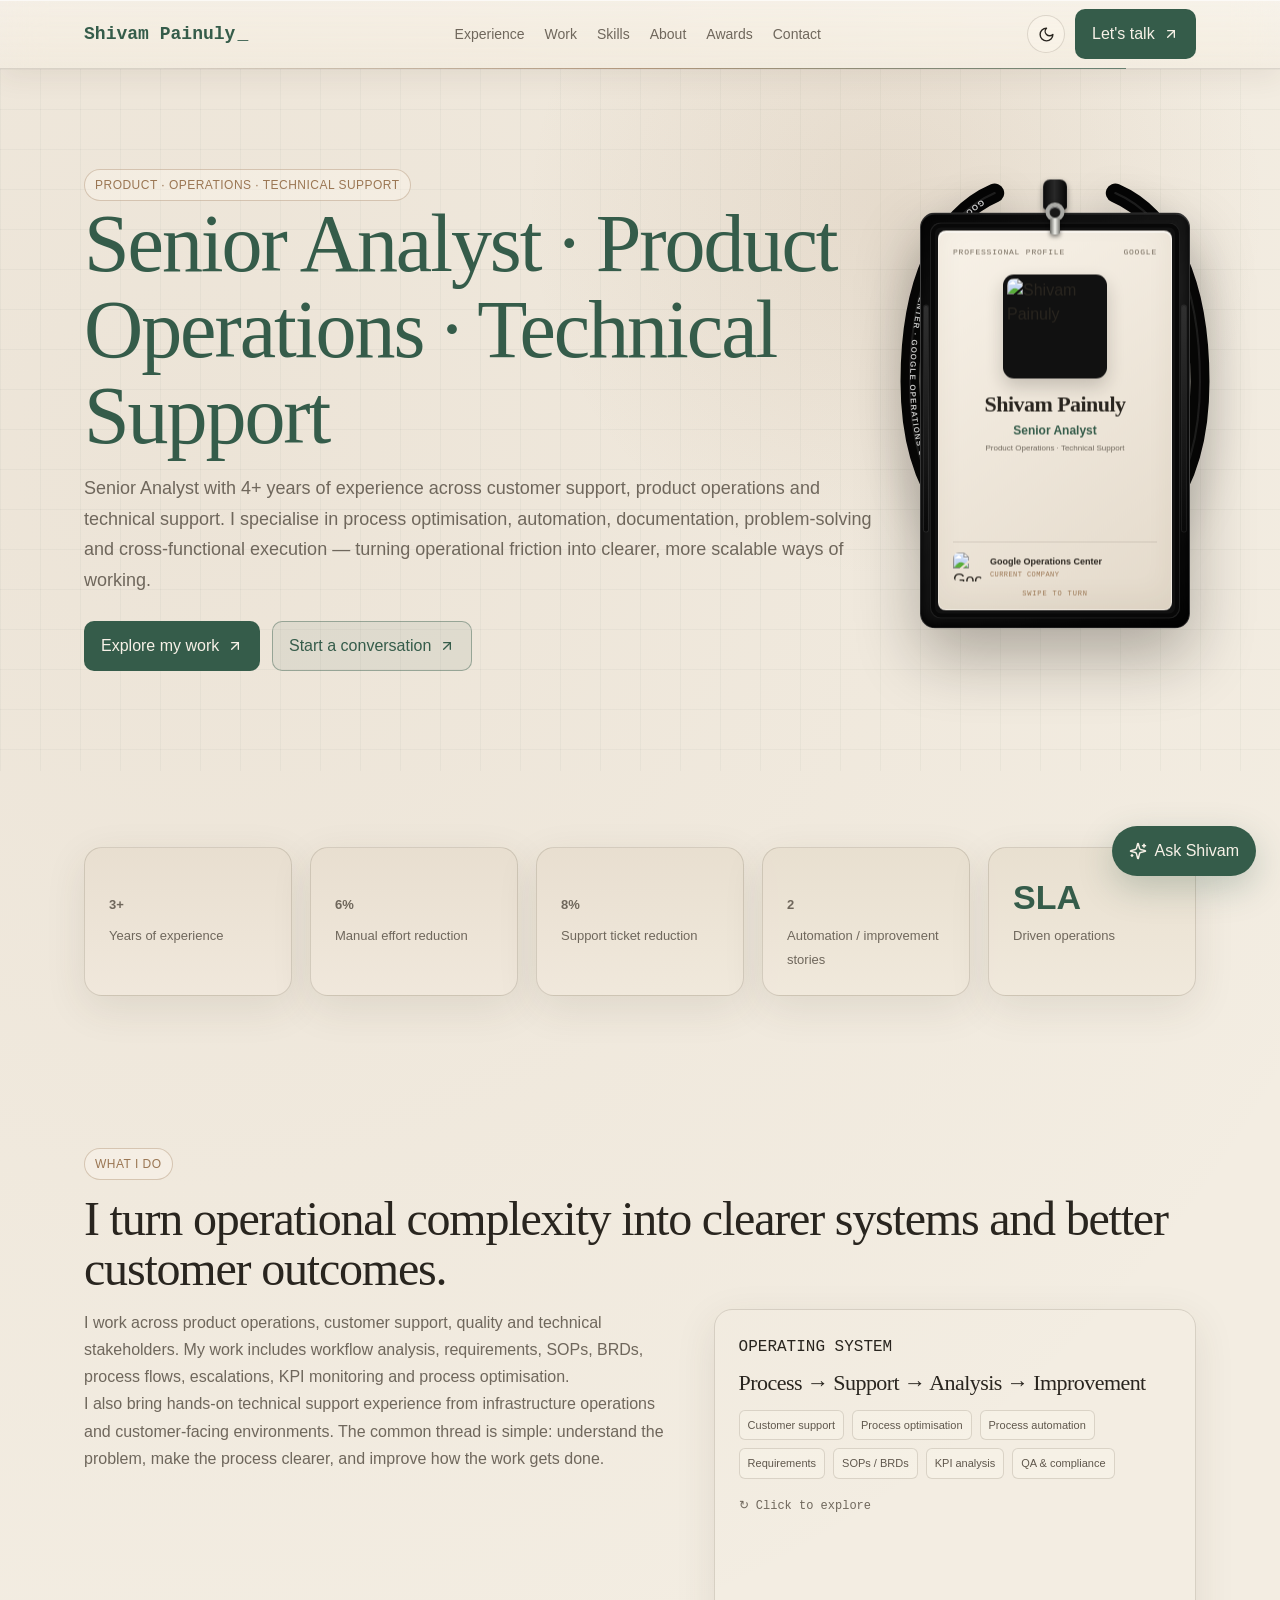
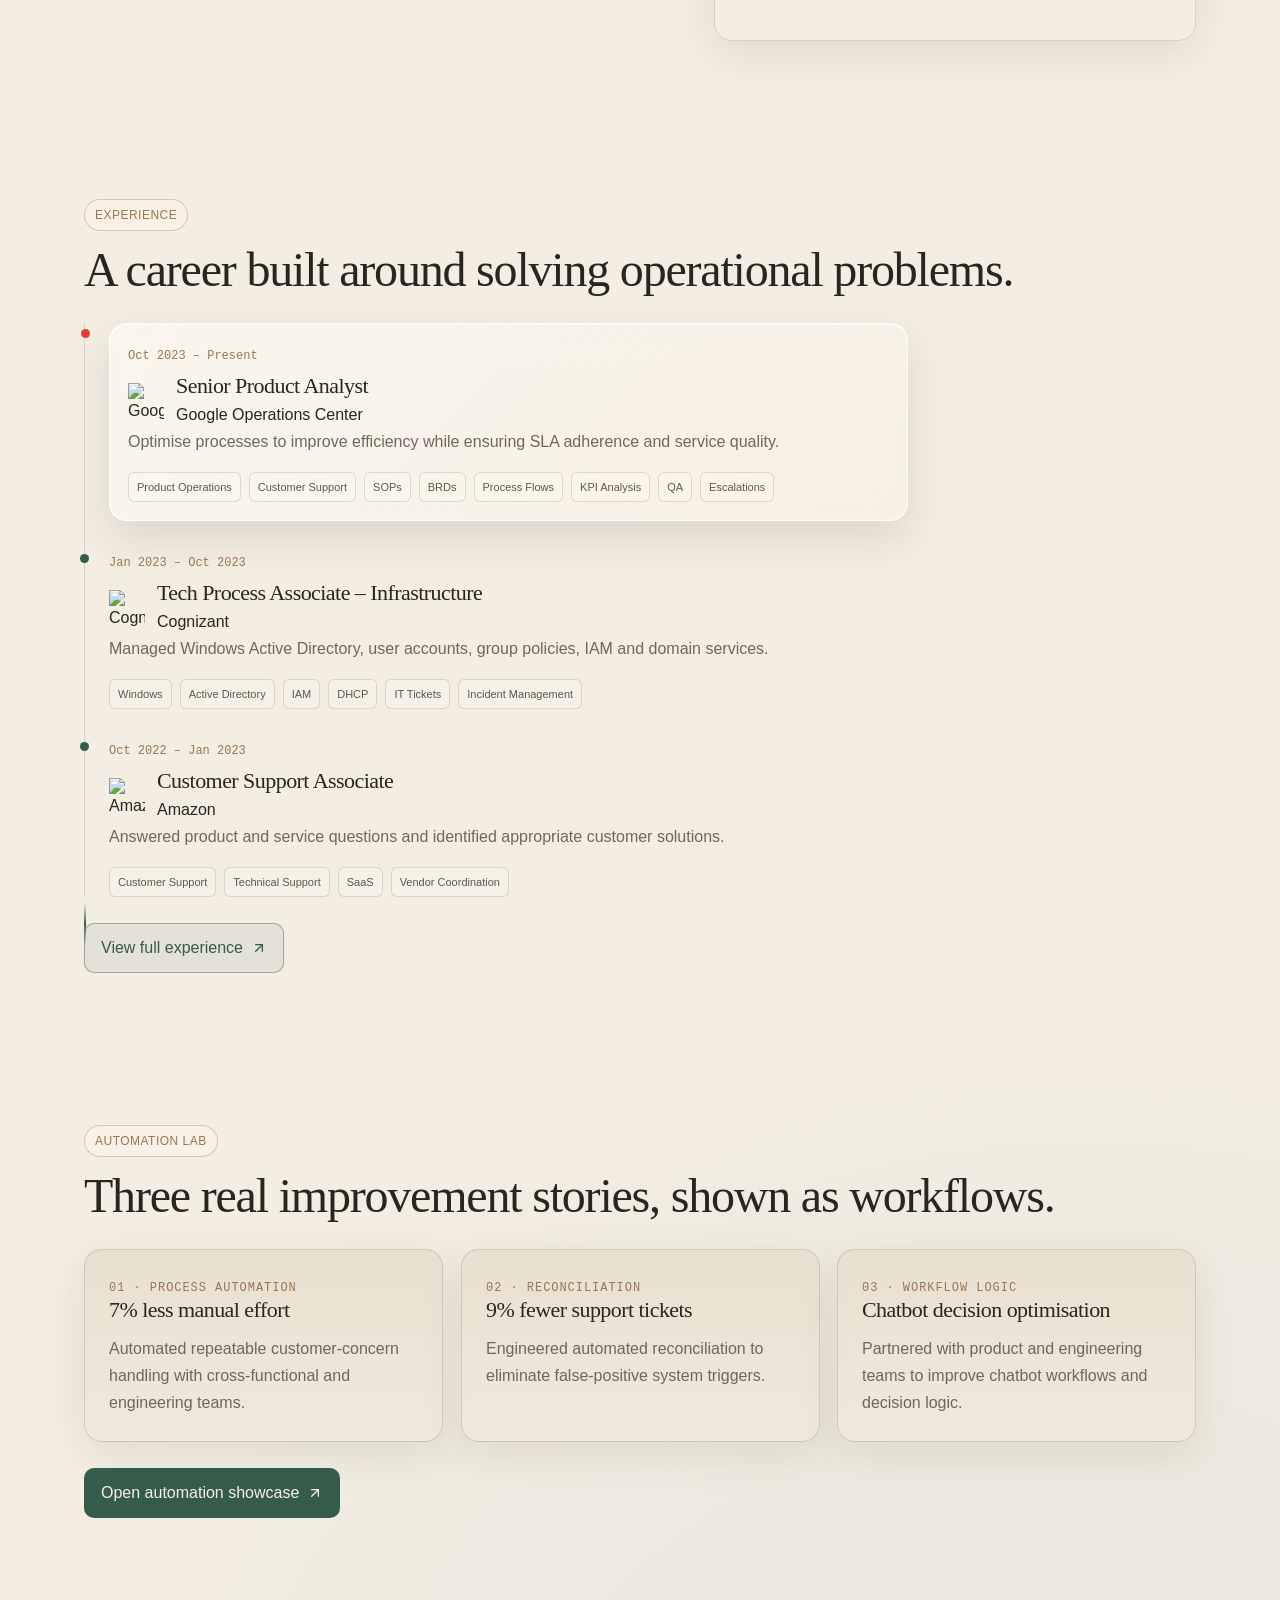
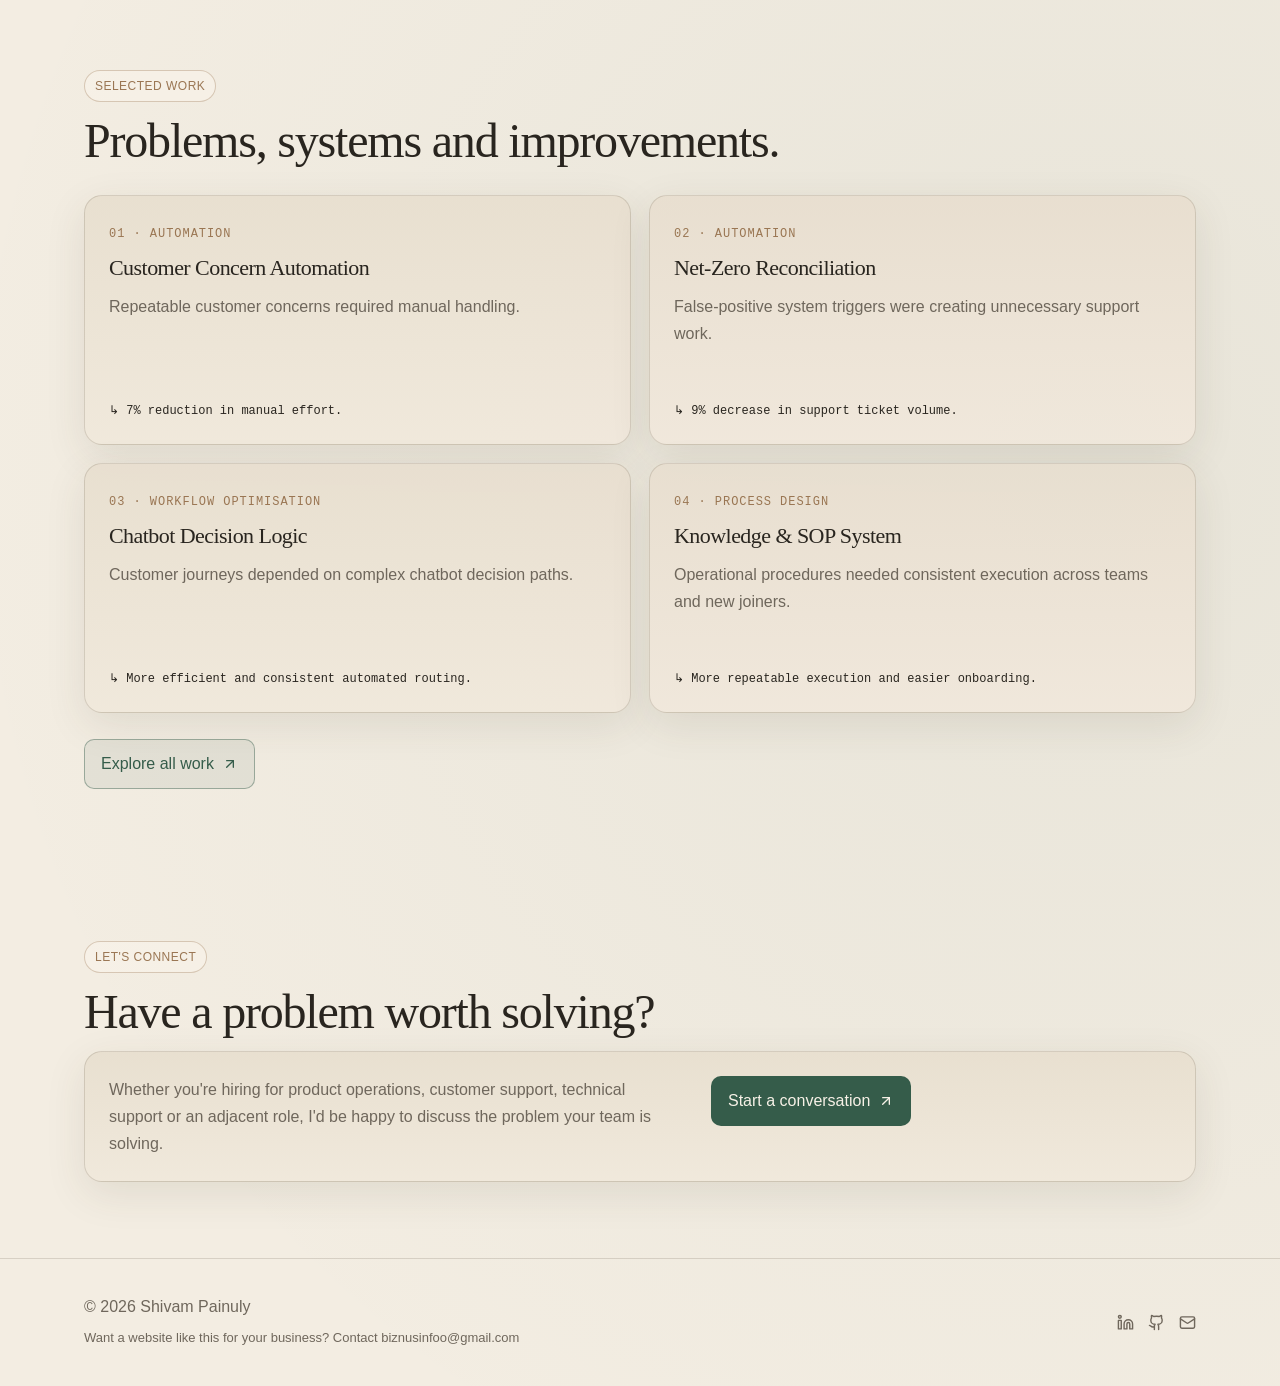
==== commit 659c0b50: "Deploy portfolio" ====
--- a/index.html
+++ b/index.html
@@ -1,5 +1 @@
-<!DOCTYPE html><html lang="en"><head><script>(function(w,d,s,l,i){w[l]=w[l]||[];w[l].push({'gtm.start':
-new Date().getTime(),event:'gtm.js'});var f=d.getElementsByTagName(s)[0],
-j=d.createElement(s),dl=l!='dataLayer'?'&l='+l:'';j.async=true;j.src=
-'https://www.googletagmanager.com/gtm.js?id='+i+dl;f.parentNode.insertBefore(j,f);
-})(window,document,'script','dataLayer','GTM-P5QKH3FV');</script><meta charSet="utf-8"/><meta name="viewport" content="width=device-width, initial-scale=1"/><link rel="preload" as="image" href="https://lh3.googleusercontent.com/a/ACg8ocIhvmoqENKScD3hgpFCwxV1W5McimrIfh_f8sZzsZB-C-MFHr8C=s576-c-no"/><link rel="preload" as="image" href="https://toppng.com/uploads/preview/google-logo-transparent-png-11659866441wanynck5pd.png"/><link rel="preload" as="image" href="https://quickchart.io/qr?size=240&amp;margin=2&amp;text=https%3A%2F%2Fwww.linkedin.com%2Fin%2Fshivampainuly25"/><link rel="preload" as="image" href="https://companieslogo.com/img/orig/CTSH-82a8444b.png?t=1720244491"/><link rel="preload" as="image" href="https://pngimg.com/uploads/amazon/amazon_PNG5.png"/><link rel="stylesheet" href="/_next/static/css/72b8d5f822b90c6a.css" data-precedence="next"/><link rel="stylesheet" href="/_next/static/css/d11d143c8b70761f.css" data-precedence="next"/><link rel="preload" as="script" fetchPriority="low" href="/_next/static/chunks/webpack-acf621f17dadeb00.js"/><script src="/_next/static/chunks/fd9d1056-1f1f859026f5f0fa.js" async=""></script><script src="/_next/static/chunks/117-30466bd0496f49c3.js" async=""></script><script src="/_next/static/chunks/main-app-d07897a2666ac246.js" async=""></script><script src="/_next/static/chunks/135-14fbb002201c192c.js" async=""></script><script src="/_next/static/chunks/324-5b3e32ba634d34e5.js" async=""></script><script src="/_next/static/chunks/app/page-26d4ee986340508d.js" async=""></script><script src="/_next/static/chunks/app/layout-a945afa9ed5a9f94.js" async=""></script><title>Shivam Painuly — Resume</title><meta name="description" content="Resume of Shivam Painuly, Senior Product Analyst and Product Operations professional."/><script src="/_next/static/chunks/polyfills-42372ed130431b0a.js" noModule=""></script></head><body><noscript><iframe src="https://www.googletagmanager.com/ns.html?id=GTM-P5QKH3FV" height="0" width="0" style="display:none;visibility:hidden"></iframe></noscript><nav class="nav NavGlow_navGlow__ptrOL"><div class="container navin"><a class="brand" aria-label="Shivam Painuly" href="/"><span class="brand-name"><span style="opacity:0;transform:translateY(8px)">S</span><span style="opacity:0;transform:translateY(8px)">h</span><span style="opacity:0;transform:translateY(8px)">i</span><span style="opacity:0;transform:translateY(8px)">v</span><span style="opacity:0;transform:translateY(8px)">a</span><span style="opacity:0;transform:translateY(8px)">m</span><span style="opacity:0;transform:translateY(8px)"> </span><span style="opacity:0;transform:translateY(8px)">P</span><span style="opacity:0;transform:translateY(8px)">a</span><span style="opacity:0;transform:translateY(8px)">i</span><span style="opacity:0;transform:translateY(8px)">n</span><span style="opacity:0;transform:translateY(8px)">u</span><span style="opacity:0;transform:translateY(8px)">l</span><span style="opacity:0;transform:translateY(8px)">y</span></span><span class="brand-cursor" aria-hidden="true">_</span></a><div class="links"><a href="/experience/">Experience</a><a href="/work/">Work</a><a href="/skills/">Skills</a><a href="/about/">About</a><a href="/awards/">Awards</a><a href="/contact/">Contact</a></div><div class="nav-actions"><button type="button" class="theme-toggle desktop-nav-control" aria-label="Switch to dark mode" title="Dark mode"><svg xmlns="http://www.w3.org/2000/svg" width="17" height="17" viewBox="0 0 24 24" fill="none" stroke="currentColor" stroke-width="2" stroke-linecap="round" stroke-linejoin="round" class="lucide lucide-moon"><path d="M12 3a6 6 0 0 0 9 9 9 9 0 1 1-9-9Z"></path></svg></button><div class="desktop-nav-control"><div style="transform:perspective(700px)"><a href="/contact" class="btn magnetic primary"><span>Let&#x27;s talk</span><svg xmlns="http://www.w3.org/2000/svg" width="16" height="16" viewBox="0 0 24 24" fill="none" stroke="currentColor" stroke-width="2" stroke-linecap="round" stroke-linejoin="round" class="lucide lucide-arrow-up-right"><path d="M7 7h10v10"></path><path d="M7 17 17 7"></path></svg></a></div></div><button type="button" class="mobile-menu-toggle" aria-label="Open navigation menu" aria-expanded="false"><svg xmlns="http://www.w3.org/2000/svg" width="22" height="22" viewBox="0 0 24 24" fill="none" stroke="currentColor" stroke-width="2" stroke-linecap="round" stroke-linejoin="round" class="lucide lucide-menu"><line x1="4" x2="20" y1="12" y2="12"></line><line x1="4" x2="20" y1="6" y2="6"></line><line x1="4" x2="20" y1="18" y2="18"></line></svg></button></div></div></nav><main class="home-main"><section class="hero"><div class="container hero-layout"><div class="hero-copy"><span class="pill">PRODUCT · OPERATIONS · TECHNICAL SUPPORT</span><h1><em>Senior Analyst · Product Operations · Technical Support</em></h1><p>Senior Analyst with 4+ years of experience across customer support, product operations and technical support. I specialise in process optimisation, automation, documentation, problem-solving and cross-functional execution — turning operational friction into clearer, more scalable ways of working.</p><div class="actions"><div style="transform:perspective(700px)"><a href="/work" class="btn magnetic primary"><span>Explore my work</span><svg xmlns="http://www.w3.org/2000/svg" width="16" height="16" viewBox="0 0 24 24" fill="none" stroke="currentColor" stroke-width="2" stroke-linecap="round" stroke-linejoin="round" class="lucide lucide-arrow-up-right"><path d="M7 7h10v10"></path><path d="M7 17 17 7"></path></svg></a></div><div style="transform:perspective(700px)"><a href="/contact" class="btn magnetic "><span>Start a conversation</span><svg xmlns="http://www.w3.org/2000/svg" width="16" height="16" viewBox="0 0 24 24" fill="none" stroke="currentColor" stroke-width="2" stroke-linecap="round" stroke-linejoin="round" class="lucide lucide-arrow-up-right"><path d="M7 7h10v10"></path><path d="M7 17 17 7"></path></svg></a></div></div></div><div class="jsx-552c6f9f696a8050 profile-id-wrap"><div aria-hidden="true" class="jsx-552c6f9f696a8050 profile-id-lanyard"><svg viewBox="0 0 330 430" role="presentation" class="jsx-552c6f9f696a8050"><defs class="jsx-552c6f9f696a8050"><path id="lanyardPath" d="M108 27 C57 49 28 112 28 205 C28 307 76 374 165 377 C254 374 302 307 302 205 C302 112 273 49 222 27" class="jsx-552c6f9f696a8050"></path></defs><path d="M108 27 C57 49 28 112 28 205 C28 307 76 374 165 377 C254 374 302 307 302 205 C302 112 273 49 222 27" fill="none" stroke="#050505" stroke-width="18" stroke-linecap="round" class="jsx-552c6f9f696a8050"></path><path d="M108 27 C57 49 28 112 28 205 C28 307 76 374 165 377 C254 374 302 307 302 205 C302 112 273 49 222 27" fill="none" stroke="rgba(255,255,255,.10)" stroke-width="2" stroke-linecap="round" class="jsx-552c6f9f696a8050"></path><text fill="rgba(255,255,255,.86)" font-size="7.5" font-family="Arial, sans-serif" font-weight="700" letter-spacing="1.1" class="jsx-552c6f9f696a8050"><textPath href="#lanyardPath" startOffset="1.5%" class="jsx-552c6f9f696a8050">GOOGLE OPERATIONS CENTER · GOOGLE OPERATIONS CENTER · GOOGLE OPERATIONS CENTER ·</textPath></text></svg></div><div aria-label="Interactive profile ID card. Swipe or drag left or right to flip." class="jsx-552c6f9f696a8050 profile-id-holder"><div aria-hidden="true" class="jsx-552c6f9f696a8050 profile-id-attachment"><div class="jsx-552c6f9f696a8050 profile-id-attachment-bar"></div><div class="jsx-552c6f9f696a8050 profile-id-attachment-ring"></div><div class="jsx-552c6f9f696a8050 profile-id-attachment-tab"></div></div><div class="jsx-552c6f9f696a8050 profile-id-scene"><div class="jsx-552c6f9f696a8050 profile-id-case"><div class="jsx-552c6f9f696a8050 profile-id-card"><div class="jsx-552c6f9f696a8050 profile-id-face profile-id-front"><div class="jsx-552c6f9f696a8050 profile-id-topline"><span class="jsx-552c6f9f696a8050">PROFESSIONAL PROFILE</span><span class="jsx-552c6f9f696a8050">GOOGLE</span></div><div class="jsx-552c6f9f696a8050 profile-id-photo-frame"><img src="https://lh3.googleusercontent.com/a/ACg8ocIhvmoqENKScD3hgpFCwxV1W5McimrIfh_f8sZzsZB-C-MFHr8C=s576-c-no" alt="Shivam Painuly" draggable="false" class="jsx-552c6f9f696a8050"/></div><div class="jsx-552c6f9f696a8050 profile-id-name">Shivam Painuly</div><div class="jsx-552c6f9f696a8050 profile-id-role">Senior Analyst</div><div class="jsx-552c6f9f696a8050 profile-id-speciality">Product Operations · Technical Support</div><div class="jsx-552c6f9f696a8050 profile-id-company"><img src="https://toppng.com/uploads/preview/google-logo-transparent-png-11659866441wanynck5pd.png" alt="Google" draggable="false" class="jsx-552c6f9f696a8050"/><div class="jsx-552c6f9f696a8050"><strong class="jsx-552c6f9f696a8050">Google Operations Center</strong><span class="jsx-552c6f9f696a8050">CURRENT COMPANY</span></div></div><div class="jsx-552c6f9f696a8050 profile-id-hint">SWIPE TO TURN</div></div><div class="jsx-552c6f9f696a8050 profile-id-face profile-id-back"><div class="jsx-552c6f9f696a8050 profile-id-back-brand"><span class="jsx-552c6f9f696a8050">SHIVAM PAINULY</span><small class="jsx-552c6f9f696a8050">PROFESSIONAL PROFILE</small></div><div class="jsx-552c6f9f696a8050 profile-id-qr"><img src="https://quickchart.io/qr?size=240&amp;margin=2&amp;text=https%3A%2F%2Fwww.linkedin.com%2Fin%2Fshivampainuly25" alt="QR code linking to Shivam Painuly on LinkedIn" draggable="false" class="jsx-552c6f9f696a8050"/></div><div class="jsx-552c6f9f696a8050 profile-id-scan">SCAN TO CONNECT</div><div class="jsx-552c6f9f696a8050 profile-id-linkedin">LINKEDIN / SHIVAMPAINULY25</div><div class="jsx-552c6f9f696a8050 profile-id-hint">SWIPE TO RETURN</div></div></div></div></div><div class="jsx-552c6f9f696a8050 profile-id-bezel profile-id-bezel-left"></div><div class="jsx-552c6f9f696a8050 profile-id-bezel profile-id-bezel-right"></div></div></div></div></section><section><div class="container"><div class="grid metrics"><a class="metric-link" href="/experience/"><div class="card metric"><strong>4+</strong><span>Years of experience</span></div></a><div><div class="card metric"><strong>0<!-- -->%</strong><span>Manual effort reduction</span></div></div><div><div class="card metric"><strong>0<!-- -->%</strong><span>Support ticket reduction</span></div></div><div><div class="card metric"><strong>0</strong><span>Automation / improvement stories</span></div></div><div><div class="card metric"><strong>SLA</strong><span>Driven operations</span></div></div></div></div></section><section><div class="container"><span class="pill">WHAT I DO</span><h2>I turn operational complexity into clearer systems and better customer outcomes.</h2><div class="split"><div><p class="muted">I work across product operations, customer support, quality and technical stakeholders. My work includes workflow analysis, requirements, SOPs, BRDs, process flows, escalations, KPI monitoring and process optimisation.</p><p class="muted">I also bring hands-on technical support experience from infrastructure operations and customer-facing environments. The common thread is simple: understand the problem, make the process clearer, and improve how the work gets done.</p></div><div class="operating-system-wrap" style="perspective:1200px"><button type="button" aria-label="Show how I operate" class="card operating-system-card" style="width:100%;min-height:330px;border:1px solid var(--border);text-align:left;cursor:pointer;background:transparent;padding:0;transform-style:preserve-3d"><div style="position:relative;min-height:330px;transform-style:preserve-3d"><div class="operating-system-face" style="position:absolute;inset:0;padding:24px;backface-visibility:hidden"><span class="mono amber">OPERATING SYSTEM</span><h3 style="margin-top:12px">Process → Support → Analysis → Improvement</h3><div class="tags"><span class="tag">Customer support</span><span class="tag">Process optimisation</span><span class="tag">Process automation</span><span class="tag">Requirements</span><span class="tag">SOPs / BRDs</span><span class="tag">KPI analysis</span><span class="tag">QA &amp; compliance</span></div><span class="mono muted" style="display:block;margin-top:18px;font-size:12px">↻ Click to explore</span></div><div class="operating-system-face" style="position:absolute;inset:0;padding:24px;backface-visibility:hidden;transform:rotateY(180deg)"><span class="mono amber">HOW I OPERATE</span><div style="display:grid;gap:8px;margin-top:12px"><div><b>01 — Process</b><p class="muted" style="margin:2px 0 0;font-size:13px">Understand the workflow, friction and SLA requirements.</p></div><div><b>02 — Support</b><p class="muted" style="margin:2px 0 0;font-size:13px">Diagnose issues and resolve or escalate systematically.</p></div><div><b>03 — Analysis</b><p class="muted" style="margin:2px 0 0;font-size:13px">Identify patterns, root causes and operational gaps.</p></div><div><b>04 — Improvement</b><p class="muted" style="margin:2px 0 0;font-size:13px">Turn findings into clearer processes, automation or documentation.</p></div></div></div></div></button></div></div></div></section><section><div class="container"><span class="pill">EXPERIENCE</span><h2>A career built around solving operational problems.</h2><div class="timeline TimelinePulse_timelinePulse__wOZDQ"><article class="timeline-item" style="padding:18px;margin:0 3in 0 0;border:1px solid rgba(255,255,255,.78);border-radius:18px;background:linear-gradient(135deg,rgba(255,255,255,.48),rgba(255,250,241,.22));box-shadow:0 18px 42px rgba(73,57,42,.12),inset 0 1px 0 rgba(255,255,255,.82),inset 0 -1px 0 rgba(255,255,255,.18);backdrop-filter:blur(18px) saturate(135%);-webkit-backdrop-filter:blur(18px) saturate(135%)"><span class="period">Oct 2023 – Present</span><div style="display:flex;align-items:center;gap:12px;margin-top:8px"><img src="https://toppng.com/uploads/preview/google-logo-transparent-png-11659866441wanynck5pd.png" alt="Google Operations Center logo" width="36" height="36" style="width:36px;height:36px;object-fit:contain"/><div><h3 style="margin:0">Senior Product Analyst</h3><p class="accent" style="margin-top:4px">Google Operations Center</p></div></div><p class="muted">Optimise processes to improve efficiency while ensuring SLA adherence and service quality.</p><div class="tags"><span class="tag">Product Operations</span><span class="tag">Customer Support</span><span class="tag">SOPs</span><span class="tag">BRDs</span><span class="tag">Process Flows</span><span class="tag">KPI Analysis</span><span class="tag">QA</span><span class="tag">Escalations</span></div></article><article class="timeline-item"><span class="period">Jan 2023 – Oct 2023</span><div style="display:flex;align-items:center;gap:12px;margin-top:8px"><img src="https://companieslogo.com/img/orig/CTSH-82a8444b.png?t=1720244491" alt="Cognizant logo" width="36" height="36" style="width:36px;height:36px;object-fit:contain"/><div><h3 style="margin:0">Tech Process Associate – Infrastructure</h3><p class="accent" style="margin-top:4px">Cognizant</p></div></div><p class="muted">Managed Windows Active Directory, user accounts, group policies, IAM and domain services.</p><div class="tags"><span class="tag">Windows</span><span class="tag">Active Directory</span><span class="tag">IAM</span><span class="tag">DHCP</span><span class="tag">IT Tickets</span><span class="tag">Incident Management</span></div></article><article class="timeline-item"><span class="period">Oct 2022 – Jan 2023</span><div style="display:flex;align-items:center;gap:12px;margin-top:8px"><img src="https://pngimg.com/uploads/amazon/amazon_PNG5.png" alt="Amazon logo" width="36" height="36" style="width:36px;height:36px;object-fit:contain"/><div><h3 style="margin:0">Customer Support Associate</h3><p class="accent" style="margin-top:4px">Amazon</p></div></div><p class="muted">Answered product and service questions and identified appropriate customer solutions.</p><div class="tags"><span class="tag">Customer Support</span><span class="tag">Technical Support</span><span class="tag">SaaS</span><span class="tag">Vendor Coordination</span></div></article></div><div class="actions"><div style="transform:perspective(700px)"><a href="/experience" class="btn magnetic "><span>View full experience</span><svg xmlns="http://www.w3.org/2000/svg" width="16" height="16" viewBox="0 0 24 24" fill="none" stroke="currentColor" stroke-width="2" stroke-linecap="round" stroke-linejoin="round" class="lucide lucide-arrow-up-right"><path d="M7 7h10v10"></path><path d="M7 17 17 7"></path></svg></a></div></div></div></section><section><div class="container"><span class="pill">AUTOMATION LAB</span><h2>Three real improvement stories, shown as workflows.</h2><div class="automation-teaser-grid"><article class="card " style="transition:transform 180ms ease-out;will-change:transform"><span class="domain">01 · PROCESS AUTOMATION</span><h3>7% less manual effort</h3><p class="muted">Automated repeatable customer-concern handling with cross-functional and engineering teams.</p></article><article class="card " style="transition:transform 180ms ease-out;will-change:transform"><span class="domain">02 · RECONCILIATION</span><h3>9% fewer support tickets</h3><p class="muted">Engineered automated reconciliation to eliminate false-positive system triggers.</p></article><article class="card " style="transition:transform 180ms ease-out;will-change:transform"><span class="domain">03 · WORKFLOW LOGIC</span><h3>Chatbot decision optimisation</h3><p class="muted">Partnered with product and engineering teams to improve chatbot workflows and decision logic.</p></article></div><div class="actions"><div style="transform:perspective(700px)"><a href="/work" class="btn magnetic primary"><span>Open automation showcase</span><svg xmlns="http://www.w3.org/2000/svg" width="16" height="16" viewBox="0 0 24 24" fill="none" stroke="currentColor" stroke-width="2" stroke-linecap="round" stroke-linejoin="round" class="lucide lucide-arrow-up-right"><path d="M7 7h10v10"></path><path d="M7 17 17 7"></path></svg></a></div></div></div></section><section><div class="container"><span class="pill">SELECTED WORK</span><h2>Problems, systems and improvements.</h2><div class="work-grid"><article class="card work-card" style="transition:transform 180ms ease-out;will-change:transform"><div><span class="domain">0<!-- -->1<!-- --> · <!-- -->Automation</span><h3 style="margin-top:12px">Customer Concern Automation</h3><p class="muted">Repeatable customer concerns required manual handling.</p></div><span class="mono accent" style="font-size:12px">↳ <!-- -->7% reduction in manual effort.</span></article><article class="card work-card" style="transition:transform 180ms ease-out;will-change:transform"><div><span class="domain">0<!-- -->2<!-- --> · <!-- -->Automation</span><h3 style="margin-top:12px">Net-Zero Reconciliation</h3><p class="muted">False-positive system triggers were creating unnecessary support work.</p></div><span class="mono accent" style="font-size:12px">↳ <!-- -->9% decrease in support ticket volume.</span></article><article class="card work-card" style="transition:transform 180ms ease-out;will-change:transform"><div><span class="domain">0<!-- -->3<!-- --> · <!-- -->Workflow Optimisation</span><h3 style="margin-top:12px">Chatbot Decision Logic</h3><p class="muted">Customer journeys depended on complex chatbot decision paths.</p></div><span class="mono accent" style="font-size:12px">↳ <!-- -->More efficient and consistent automated routing.</span></article><article class="card work-card" style="transition:transform 180ms ease-out;will-change:transform"><div><span class="domain">0<!-- -->4<!-- --> · <!-- -->Process Design</span><h3 style="margin-top:12px">Knowledge &amp; SOP System</h3><p class="muted">Operational procedures needed consistent execution across teams and new joiners.</p></div><span class="mono accent" style="font-size:12px">↳ <!-- -->More repeatable execution and easier onboarding.</span></article></div><div class="actions"><div style="transform:perspective(700px)"><a href="/work" class="btn magnetic "><span>Explore all work</span><svg xmlns="http://www.w3.org/2000/svg" width="16" height="16" viewBox="0 0 24 24" fill="none" stroke="currentColor" stroke-width="2" stroke-linecap="round" stroke-linejoin="round" class="lucide lucide-arrow-up-right"><path d="M7 7h10v10"></path><path d="M7 17 17 7"></path></svg></a></div></div></div></section><section><div class="container"><span class="pill">LET&#x27;S CONNECT</span><h2>Have a problem worth solving?</h2><div class="card"><div class="split"><p class="muted">Whether you&#x27;re hiring for product operations, customer support, technical support or an adjacent role, I&#x27;d be happy to discuss the problem your team is solving.</p><div style="transform:perspective(700px)"><a href="/contact" class="btn magnetic primary"><span>Start a conversation</span><svg xmlns="http://www.w3.org/2000/svg" width="16" height="16" viewBox="0 0 24 24" fill="none" stroke="currentColor" stroke-width="2" stroke-linecap="round" stroke-linejoin="round" class="lucide lucide-arrow-up-right"><path d="M7 7h10v10"></path><path d="M7 17 17 7"></path></svg></a></div></div></div></div></section></main><footer class="jsx-5d136e500ebc2c09"><div class="jsx-5d136e500ebc2c09 container footerin"><div class="jsx-5d136e500ebc2c09"><span class="jsx-5d136e500ebc2c09">© <!-- -->2026<!-- --> <!-- -->Shivam Painuly</span><p style="margin:8px 0 0;font-size:13px" class="jsx-5d136e500ebc2c09 muted">Want a website like this for your business? Contact <a href="mailto:biznusinfoo@gmail.com" class="jsx-5d136e500ebc2c09 accent">biznusinfoo@gmail.com</a></p></div><div class="jsx-5d136e500ebc2c09 socials"><a href="https://www.linkedin.com/in/shivampainuly25" target="_blank" rel="noreferrer" class="jsx-5d136e500ebc2c09"><svg xmlns="http://www.w3.org/2000/svg" width="17" height="17" viewBox="0 0 24 24" fill="none" stroke="currentColor" stroke-width="2" stroke-linecap="round" stroke-linejoin="round" class="lucide lucide-linkedin"><path d="M16 8a6 6 0 0 1 6 6v7h-4v-7a2 2 0 0 0-2-2 2 2 0 0 0-2 2v7h-4v-7a6 6 0 0 1 6-6z"></path><rect width="4" height="12" x="2" y="9"></rect><circle cx="4" cy="4" r="2"></circle></svg></a><a href="https://github.com/Shivampainuly" target="_blank" rel="noreferrer" class="jsx-5d136e500ebc2c09"><svg xmlns="http://www.w3.org/2000/svg" width="17" height="17" viewBox="0 0 24 24" fill="none" stroke="currentColor" stroke-width="2" stroke-linecap="round" stroke-linejoin="round" class="lucide lucide-github"><path d="M15 22v-4a4.8 4.8 0 0 0-1-3.5c3 0 6-2 6-5.5.08-1.25-.27-2.48-1-3.5.28-1.15.28-2.35 0-3.5 0 0-1 0-3 1.5-2.64-.5-5.36-.5-8 0C6 2 5 2 5 2c-.3 1.15-.3 2.35 0 3.5A5.403 5.403 0 0 0 4 9c0 3.5 3 5.5 6 5.5-.39.49-.68 1.05-.85 1.65-.17.6-.22 1.23-.15 1.85v4"></path><path d="M9 18c-4.51 2-5-2-7-2"></path></svg></a><a href="mailto:shivampainuly01@gmail.com" class="jsx-5d136e500ebc2c09"><svg xmlns="http://www.w3.org/2000/svg" width="17" height="17" viewBox="0 0 24 24" fill="none" stroke="currentColor" stroke-width="2" stroke-linecap="round" stroke-linejoin="round" class="lucide lucide-mail"><rect width="20" height="16" x="2" y="4" rx="2"></rect><path d="m22 7-8.97 5.7a1.94 1.94 0 0 1-2.06 0L2 7"></path></svg></a></div></div></footer><button aria-label="Open Shivam AI assistant" class="chat-launcher"><svg xmlns="http://www.w3.org/2000/svg" width="18" height="18" viewBox="0 0 24 24" fill="none" stroke="currentColor" stroke-width="2" stroke-linecap="round" stroke-linejoin="round" class="lucide lucide-sparkles"><path d="M9.937 15.5A2 2 0 0 0 8.5 14.063l-6.135-1.582a.5.5 0 0 1 0-.962L8.5 9.936A2 2 0 0 0 9.937 8.5l1.582-6.135a.5.5 0 0 1 .963 0L14.063 8.5A2 2 0 0 0 15.5 9.937l6.135 1.581a.5.5 0 0 1 0 .964L15.5 14.063a2 2 0 0 0-1.437 1.437l-1.582 6.135a.5.5 0 0 1-.963 0z"></path><path d="M20 3v4"></path><path d="M22 5h-4"></path><path d="M4 17v2"></path><path d="M5 18H3"></path></svg><span>Ask Shivam</span></button><script src="/_next/static/chunks/webpack-acf621f17dadeb00.js" async=""></script><script>(self.__next_f=self.__next_f||[]).push([0]);self.__next_f.push([2,null])</script><script>self.__next_f.push([1,"1:HL[\"/_next/static/css/72b8d5f822b90c6a.css\",\"style\"]\n2:HL[\"/_next/static/css/d11d143c8b70761f.css\",\"style\"]\n"])</script><script>self.__next_f.push([1,"3:I[2846,[],\"\"]\n5:I[324,[\"135\",\"static/chunks/135-14fbb002201c192c.js\",\"324\",\"static/chunks/324-5b3e32ba634d34e5.js\",\"931\",\"static/chunks/app/page-26d4ee986340508d.js\"],\"Shell\"]\n6:I[7840,[\"135\",\"static/chunks/135-14fbb002201c192c.js\",\"324\",\"static/chunks/324-5b3e32ba634d34e5.js\",\"931\",\"static/chunks/app/page-26d4ee986340508d.js\"],\"MagneticButton\"]\n7:I[8278,[\"135\",\"static/chunks/135-14fbb002201c192c.js\",\"324\",\"static/chunks/324-5b3e32ba634d34e5.js\",\"931\",\"static/chunks/app/page-26d4ee986340508d.js\"],\"ProfileIdCard\"]\n8:I[6430,[\"135\",\"static/chunks/135-14fbb002201c192c.js\",\"324\",\"static/chunks/324-5b3e32ba634d34e5.js\",\"931\",\"static/chunks/app/page-26d4ee986340508d.js\"],\"Metrics\"]\n9:I[324,[\"135\",\"static/chunks/135-14fbb002201c192c.js\",\"324\",\"static/chunks/324-5b3e32ba634d34e5.js\",\"931\",\"static/chunks/app/page-26d4ee986340508d.js\"],\"Section\"]\na:I[6936,[\"135\",\"static/chunks/135-14fbb002201c192c.js\",\"324\",\"static/chunks/324-5b3e32ba634d34e5.js\",\"931\",\"static/chunks/app/page-26d4ee986340508d.js\"],\"OperatingSystemCard\"]\nb:I[7536,[\"135\",\"static/chunks/135-14fbb002201c192c.js\",\"324\",\"static/chunks/324-5b3e32ba634d34e5.js\",\"931\",\"static/chunks/app/page-26d4ee986340508d.js\"],\"MagneticCard\"]\nc:I[710,[\"185\",\"static/chunks/app/layout-a945afa9ed5a9f94.js\"],\"ProtectionGuard\"]\nd:I[4707,[],\"\"]\ne:I[6423,[],\"\"]\n10:I[1060,[],\"\"]\n11:[]\n"])</script><script>self.__next_f.push([1,"0:[\"$\",\"$L3\",null,{\"buildId\":\"N14OYhQHZfRYyOzmxqfKw\",\"assetPrefix\":\"\",\"urlParts\":[\"\",\"\"],\"initialTree\":[\"\",{\"children\":[\"__PAGE__\",{}]},\"$undefined\",\"$undefined\",true],\"initialSeedData\":[\"\",{\"children\":[\"__PAGE__\",{},[[\"$L4\",[\"$\",\"$L5\",null,{\"children\":[\"$\",\"main\",null,{\"className\":\"home-main\",\"children\":[[\"$\",\"section\",null,{\"className\":\"hero\",\"children\":[\"$\",\"div\",null,{\"className\":\"container hero-layout\",\"children\":[[\"$\",\"div\",null,{\"className\":\"hero-copy\",\"children\":[[\"$\",\"span\",null,{\"className\":\"pill\",\"children\":\"PRODUCT · OPERATIONS · TECHNICAL SUPPORT\"}],[\"$\",\"h1\",null,{\"children\":[\"$\",\"em\",null,{\"children\":\"Senior Analyst · Product Operations · Technical Support\"}]}],[\"$\",\"p\",null,{\"children\":\"Senior Analyst with 4+ years of experience across customer support, product operations and technical support. I specialise in process optimisation, automation, documentation, problem-solving and cross-functional execution — turning operational friction into clearer, more scalable ways of working.\"}],[\"$\",\"div\",null,{\"className\":\"actions\",\"children\":[[\"$\",\"$L6\",null,{\"href\":\"/work\",\"primary\":true,\"children\":\"Explore my work\"}],[\"$\",\"$L6\",null,{\"href\":\"/contact\",\"children\":\"Start a conversation\"}]]}]]}],[\"$\",\"$L7\",null,{}]]}]}],[\"$\",\"section\",null,{\"children\":[\"$\",\"div\",null,{\"className\":\"container\",\"children\":[\"$\",\"$L8\",null,{}]}]}],[\"$\",\"$L9\",null,{\"label\":\"WHAT I DO\",\"title\":\"I turn operational complexity into clearer systems and better customer outcomes.\",\"children\":[\"$\",\"div\",null,{\"className\":\"split\",\"children\":[[\"$\",\"div\",null,{\"children\":[[\"$\",\"p\",null,{\"className\":\"muted\",\"children\":\"I work across product operations, customer support, quality and technical stakeholders. My work includes workflow analysis, requirements, SOPs, BRDs, process flows, escalations, KPI monitoring and process optimisation.\"}],[\"$\",\"p\",null,{\"className\":\"muted\",\"children\":\"I also bring hands-on technical support experience from infrastructure operations and customer-facing environments. The common thread is simple: understand the problem, make the process clearer, and improve how the work gets done.\"}]]}],[\"$\",\"$La\",null,{}]]}]}],[\"$\",\"$L9\",null,{\"label\":\"EXPERIENCE\",\"title\":\"A career built around solving operational problems.\",\"children\":[[\"$\",\"div\",null,{\"className\":\"timeline TimelinePulse_timelinePulse__wOZDQ\",\"children\":[[\"$\",\"article\",\"Google Operations Center\",{\"className\":\"timeline-item\",\"style\":{\"padding\":\"18px\",\"margin\":\"0 3in 0 0\",\"border\":\"1px solid rgba(255,255,255,.78)\",\"borderRadius\":18,\"background\":\"linear-gradient(135deg,rgba(255,255,255,.48),rgba(255,250,241,.22))\",\"boxShadow\":\"0 18px 42px rgba(73,57,42,.12),inset 0 1px 0 rgba(255,255,255,.82),inset 0 -1px 0 rgba(255,255,255,.18)\",\"backdropFilter\":\"blur(18px) saturate(135%)\",\"WebkitBackdropFilter\":\"blur(18px) saturate(135%)\"},\"children\":[[\"$\",\"span\",null,{\"className\":\"period\",\"children\":\"Oct 2023 – Present\"}],[\"$\",\"div\",null,{\"style\":{\"display\":\"flex\",\"alignItems\":\"center\",\"gap\":12,\"marginTop\":8},\"children\":[[\"$\",\"img\",null,{\"src\":\"https://toppng.com/uploads/preview/google-logo-transparent-png-11659866441wanynck5pd.png\",\"alt\":\"Google Operations Center logo\",\"width\":36,\"height\":36,\"style\":{\"width\":36,\"height\":36,\"objectFit\":\"contain\"}}],[\"$\",\"div\",null,{\"children\":[[\"$\",\"h3\",null,{\"style\":{\"margin\":0},\"children\":\"Senior Product Analyst\"}],[\"$\",\"p\",null,{\"className\":\"accent\",\"style\":{\"marginTop\":4},\"children\":\"Google Operations Center\"}]]}]]}],[\"$\",\"p\",null,{\"className\":\"muted\",\"children\":\"Optimise processes to improve efficiency while ensuring SLA adherence and service quality.\"}],[\"$\",\"div\",null,{\"className\":\"tags\",\"children\":[[\"$\",\"span\",\"Product Operations\",{\"className\":\"tag\",\"children\":\"Product Operations\"}],[\"$\",\"span\",\"Customer Support\",{\"className\":\"tag\",\"children\":\"Customer Support\"}],[\"$\",\"span\",\"SOPs\",{\"className\":\"tag\",\"children\":\"SOPs\"}],[\"$\",\"span\",\"BRDs\",{\"className\":\"tag\",\"children\":\"BRDs\"}],[\"$\",\"span\",\"Process Flows\",{\"className\":\"tag\",\"children\":\"Process Flows\"}],[\"$\",\"span\",\"KPI Analysis\",{\"className\":\"tag\",\"children\":\"KPI Analysis\"}],[\"$\",\"span\",\"QA\",{\"className\":\"tag\",\"children\":\"QA\"}],[\"$\",\"span\",\"Escalations\",{\"className\":\"tag\",\"children\":\"Escalations\"}]]}]]}],[\"$\",\"article\",\"Cognizant\",{\"className\":\"timeline-item\",\"style\":\"$undefined\",\"children\":[[\"$\",\"span\",null,{\"className\":\"period\",\"children\":\"Jan 2023 – Oct 2023\"}],[\"$\",\"div\",null,{\"style\":{\"display\":\"flex\",\"alignItems\":\"center\",\"gap\":12,\"marginTop\":8},\"children\":[[\"$\",\"img\",null,{\"src\":\"https://companieslogo.com/img/orig/CTSH-82a8444b.png?t=1720244491\",\"alt\":\"Cognizant logo\",\"width\":36,\"height\":36,\"style\":{\"width\":36,\"height\":36,\"objectFit\":\"contain\"}}],[\"$\",\"div\",null,{\"children\":[[\"$\",\"h3\",null,{\"style\":{\"margin\":0},\"children\":\"Tech Process Associate – Infrastructure\"}],[\"$\",\"p\",null,{\"className\":\"accent\",\"style\":{\"marginTop\":4},\"children\":\"Cognizant\"}]]}]]}],[\"$\",\"p\",null,{\"className\":\"muted\",\"children\":\"Managed Windows Active Directory, user accounts, group policies, IAM and domain services.\"}],[\"$\",\"div\",null,{\"className\":\"tags\",\"children\":[[\"$\",\"span\",\"Windows\",{\"className\":\"tag\",\"children\":\"Windows\"}],[\"$\",\"span\",\"Active Directory\",{\"className\":\"tag\",\"children\":\"Active Directory\"}],[\"$\",\"span\",\"IAM\",{\"className\":\"tag\",\"children\":\"IAM\"}],[\"$\",\"span\",\"DHCP\",{\"className\":\"tag\",\"children\":\"DHCP\"}],[\"$\",\"span\",\"IT Tickets\",{\"className\":\"tag\",\"children\":\"IT Tickets\"}],[\"$\",\"span\",\"Incident Management\",{\"className\":\"tag\",\"children\":\"Incident Management\"}]]}]]}],[\"$\",\"article\",\"Amazon\",{\"className\":\"timeline-item\",\"style\":\"$undefined\",\"children\":[[\"$\",\"span\",null,{\"className\":\"period\",\"children\":\"Oct 2022 – Jan 2023\"}],[\"$\",\"div\",null,{\"style\":{\"display\":\"flex\",\"alignItems\":\"center\",\"gap\":12,\"marginTop\":8},\"children\":[[\"$\",\"img\",null,{\"src\":\"https://pngimg.com/uploads/amazon/amazon_PNG5.png\",\"alt\":\"Amazon logo\",\"width\":36,\"height\":36,\"style\":{\"width\":36,\"height\":36,\"objectFit\":\"contain\"}}],[\"$\",\"div\",null,{\"children\":[[\"$\",\"h3\",null,{\"style\":{\"margin\":0},\"children\":\"Customer Support Associate\"}],[\"$\",\"p\",null,{\"className\":\"accent\",\"style\":{\"marginTop\":4},\"children\":\"Amazon\"}]]}]]}],[\"$\",\"p\",null,{\"className\":\"muted\",\"children\":\"Answered product and service questions and identified appropriate customer solutions.\"}],[\"$\",\"div\",null,{\"className\":\"tags\",\"children\":[[\"$\",\"span\",\"Customer Support\",{\"className\":\"tag\",\"children\":\"Customer Support\"}],[\"$\",\"span\",\"Technical Support\",{\"className\":\"tag\",\"children\":\"Technical Support\"}],[\"$\",\"span\",\"SaaS\",{\"className\":\"tag\",\"children\":\"SaaS\"}],[\"$\",\"span\",\"Vendor Coordination\",{\"className\":\"tag\",\"children\":\"Vendor Coordination\"}]]}]]}]]}],[\"$\",\"div\",null,{\"className\":\"actions\",\"children\":[\"$\",\"$L6\",null,{\"href\":\"/experience\",\"children\":\"View full experience\"}]}]]}],[\"$\",\"$L9\",null,{\"label\":\"AUTOMATION LAB\",\"title\":\"Three real improvement stories, shown as workflows.\",\"children\":[[\"$\",\"div\",null,{\"className\":\"automation-teaser-grid\",\"children\":[[\"$\",\"$Lb\",null,{\"children\":[[\"$\",\"span\",null,{\"className\":\"domain\",\"children\":\"01 · PROCESS AUTOMATION\"}],[\"$\",\"h3\",null,{\"children\":\"7% less manual effort\"}],[\"$\",\"p\",null,{\"className\":\"muted\",\"children\":\"Automated repeatable customer-concern handling with cross-functional and engineering teams.\"}]]}],[\"$\",\"$Lb\",null,{\"children\":[[\"$\",\"span\",null,{\"className\":\"domain\",\"children\":\"02 · RECONCILIATION\"}],[\"$\",\"h3\",null,{\"children\":\"9% fewer support tickets\"}],[\"$\",\"p\",null,{\"className\":\"muted\",\"children\":\"Engineered automated reconciliation to eliminate false-positive system triggers.\"}]]}],[\"$\",\"$Lb\",null,{\"children\":[[\"$\",\"span\",null,{\"className\":\"domain\",\"children\":\"03 · WORKFLOW LOGIC\"}],[\"$\",\"h3\",null,{\"children\":\"Chatbot decision optimisation\"}],[\"$\",\"p\",null,{\"className\":\"muted\",\"children\":\"Partnered with product and engineering teams to improve chatbot workflows and decision logic.\"}]]}]]}],[\"$\",\"div\",null,{\"className\":\"actions\",\"children\":[\"$\",\"$L6\",null,{\"href\":\"/work\",\"primary\":true,\"children\":\"Open automation showcase\"}]}]]}],[\"$\",\"$L9\",null,{\"label\":\"SELECTED WORK\",\"title\":\"Problems, systems and improvements.\",\"children\":[[\"$\",\"div\",null,{\"className\":\"work-grid\",\"children\":[[\"$\",\"$Lb\",\"Customer Concern Automation\",{\"className\":\"work-card\",\"children\":[[\"$\",\"div\",null,{\"children\":[[\"$\",\"span\",null,{\"className\":\"domain\",\"children\":[\"0\",1,\" · \",\"Automation\"]}],[\"$\",\"h3\",null,{\"style\":{\"marginTop\":12},\"children\":\"Customer Concern Automation\"}],[\"$\",\"p\",null,{\"className\":\"muted\",\"children\":\"Repeatable customer concerns required manual handling.\"}]]}],[\"$\",\"span\",null,{\"className\":\"mono accent\",\"style\":{\"fontSize\":12},\"children\":[\"↳ \",\"7% reduction in manual effort.\"]}]]}],[\"$\",\"$Lb\",\"Net-Zero Reconciliation\",{\"className\":\"work-card\",\"children\":[[\"$\",\"div\",null,{\"children\":[[\"$\",\"span\",null,{\"className\":\"domain\",\"children\":[\"0\",2,\" · \",\"Automation\"]}],[\"$\",\"h3\",null,{\"style\":{\"marginTop\":12},\"children\":\"Net-Zero Reconciliation\"}],[\"$\",\"p\",null,{\"className\":\"muted\",\"children\":\"False-positive system triggers were creating unnecessary support work.\"}]]}],[\"$\",\"span\",null,{\"className\":\"mono accent\",\"style\":{\"fontSize\":12},\"children\":[\"↳ \",\"9% decrease in support ticket volume.\"]}]]}],[\"$\",\"$Lb\",\"Chatbot Decision Logic\",{\"className\":\"work-card\",\"children\":[[\"$\",\"div\",null,{\"children\":[[\"$\",\"span\",null,{\"className\":\"domain\",\"children\":[\"0\",3,\" · \",\"Workflow Optimisation\"]}],[\"$\",\"h3\",null,{\"style\":{\"marginTop\":12},\"children\":\"Chatbot Decision Logic\"}],[\"$\",\"p\",null,{\"className\":\"muted\",\"children\":\"Customer journeys depended on complex chatbot decision paths.\"}]]}],[\"$\",\"span\",null,{\"className\":\"mono accent\",\"style\":{\"fontSize\":12},\"children\":[\"↳ \",\"More efficient and consistent automated routing.\"]}]]}],[\"$\",\"$Lb\",\"Knowledge \u0026 SOP System\",{\"className\":\"work-card\",\"children\":[[\"$\",\"div\",null,{\"children\":[[\"$\",\"span\",null,{\"className\":\"domain\",\"children\":[\"0\",4,\" · \",\"Process Design\"]}],[\"$\",\"h3\",null,{\"style\":{\"marginTop\":12},\"children\":\"Knowledge \u0026 SOP System\"}],[\"$\",\"p\",null,{\"className\":\"muted\",\"children\":\"Operational procedures needed consistent execution across teams and new joiners.\"}]]}],[\"$\",\"span\",null,{\"className\":\"mono accent\",\"style\":{\"fontSize\":12},\"children\":[\"↳ \",\"More repeatable execution and easier onboarding.\"]}]]}]]}],[\"$\",\"div\",null,{\"className\":\"actions\",\"children\":[\"$\",\"$L6\",null,{\"href\":\"/work\",\"children\":\"Explore all work\"}]}]]}],[\"$\",\"$L9\",null,{\"label\":\"LET'S CONNECT\",\"title\":\"Have a problem worth solving?\",\"children\":[\"$\",\"div\",null,{\"className\":\"card\",\"children\":[\"$\",\"div\",null,{\"className\":\"split\",\"children\":[[\"$\",\"p\",null,{\"className\":\"muted\",\"children\":\"Whether you're hiring for product operations, customer support, technical support or an adjacent role, I'd be happy to discuss the problem your team is solving.\"}],[\"$\",\"$L6\",null,{\"href\":\"/contact\",\"primary\":true,\"children\":\"Start a conversation\"}]]}]}]}]]}]}],[[\"$\",\"link\",\"0\",{\"rel\":\"stylesheet\",\"href\":\"/_next/static/css/d11d143c8b70761f.css\",\"precedence\":\"next\",\"crossOrigin\":\"$undefined\"}]]],null],null]},[[[[\"$\",\"link\",\"0\",{\"rel\":\"stylesheet\",\"href\":\"/_next/static/css/72b8d5f822b90c6a.css\",\"precedence\":\"next\",\"crossOrigin\":\"$undefined\"}]],[\"$\",\"html\",null,{\"lang\":\"en\",\"children\":[\"$\",\"body\",null,{\"children\":[[\"$\",\"$Lc\",null,{}],[\"$\",\"$Ld\",null,{\"parallelRouterKey\":\"children\",\"segmentPath\":[\"children\"],\"error\":\"$undefined\",\"errorStyles\":\"$undefined\",\"errorScripts\":\"$undefined\",\"template\":[\"$\",\"$Le\",null,{}],\"templateStyles\":\"$undefined\",\"templateScripts\":\"$undefined\",\"notFound\":[[\"$\",\"title\",null,{\"children\":\"404: This page could not be found.\"}],[\"$\",\"div\",null,{\"style\":{\"fontFamily\":\"system-ui,\\\"Segoe UI\\\",Roboto,Helvetica,Arial,sans-serif,\\\"Apple Color Emoji\\\",\\\"Segoe UI Emoji\\\"\",\"height\":\"100vh\",\"textAlign\":\"center\",\"display\":\"flex\",\"flexDirection\":\"column\",\"alignItems\":\"center\",\"justifyContent\":\"center\"},\"children\":[\"$\",\"div\",null,{\"children\":[[\"$\",\"style\",null,{\"dangerouslySetInnerHTML\":{\"__html\":\"body{color:#000;background:#fff;margin:0}.next-error-h1{border-right:1px solid rgba(0,0,0,.3)}@media (prefers-color-scheme:dark){body{color:#fff;background:#000}.next-error-h1{border-right:1px solid rgba(255,255,255,.3)}}\"}}],[\"$\",\"h1\",null,{\"className\":\"next-error-h1\",\"style\":{\"display\":\"inline-block\",\"margin\":\"0 20px 0 0\",\"padding\":\"0 23px 0 0\",\"fontSize\":24,\"fontWeight\":500,\"verticalAlign\":\"top\",\"lineHeight\":\"49px\"},\"children\":\"404\"}],[\"$\",\"div\",null,{\"style\":{\"display\":\"inline-block\"},\"children\":[\"$\",\"h2\",null,{\"style\":{\"fontSize\":14,\"fontWeight\":400,\"lineHeight\":\"49px\",\"margin\":0},\"children\":\"This page could not be found.\"}]}]]}]}]],\"notFoundStyles\":[]}]]}]}]],null],null],\"couldBeIntercepted\":false,\"initialHead\":[null,\"$Lf\"],\"globalErrorComponent\":\"$10\",\"missingSlots\":\"$W11\"}]\n"])</script><script>self.__next_f.push([1,"f:[[\"$\",\"meta\",\"0\",{\"name\":\"viewport\",\"content\":\"width=device-width, initial-scale=1\"}],[\"$\",\"meta\",\"1\",{\"charSet\":\"utf-8\"}],[\"$\",\"title\",\"2\",{\"children\":\"Shivam Painuly — Resume\"}],[\"$\",\"meta\",\"3\",{\"name\":\"description\",\"content\":\"Resume of Shivam Painuly, Senior Product Analyst and Product Operations professional.\"}]]\n4:null\n"])</script></body></html>+<!DOCTYPE html><html lang="en"><head><meta charSet="utf-8"/><meta name="viewport" content="width=device-width, initial-scale=1"/><link rel="preload" as="image" href="https://lh3.googleusercontent.com/a/ACg8ocIhvmoqENKScD3hgpFCwxV1W5McimrIfh_f8sZzsZB-C-MFHr8C=s576-c-no"/><link rel="preload" as="image" href="https://toppng.com/uploads/preview/google-logo-transparent-png-11659866441wanynck5pd.png"/><link rel="preload" as="image" href="https://quickchart.io/qr?size=240&amp;margin=2&amp;text=https%3A%2F%2Fwww.linkedin.com%2Fin%2Fshivampainuly25"/><link rel="preload" as="image" href="https://companieslogo.com/img/orig/CTSH-82a8444b.png?t=1720244491"/><link rel="preload" as="image" href="https://pngimg.com/uploads/amazon/amazon_PNG5.png"/><link rel="stylesheet" href="/_next/static/css/e64ab4de8c3af575.css" data-precedence="next"/><link rel="stylesheet" href="/_next/static/css/d11d143c8b70761f.css" data-precedence="next"/><link rel="preload" as="script" fetchPriority="low" href="/_next/static/chunks/webpack-acf621f17dadeb00.js"/><script src="/_next/static/chunks/fd9d1056-1f1f859026f5f0fa.js" async=""></script><script src="/_next/static/chunks/117-30466bd0496f49c3.js" async=""></script><script src="/_next/static/chunks/main-app-d07897a2666ac246.js" async=""></script><script src="/_next/static/chunks/135-14fbb002201c192c.js" async=""></script><script src="/_next/static/chunks/324-5b3e32ba634d34e5.js" async=""></script><script src="/_next/static/chunks/app/page-7097848aea1e64fb.js" async=""></script><script src="/_next/static/chunks/app/layout-a945afa9ed5a9f94.js" async=""></script><title>Shivam Painuly</title><meta name="description" content="Shivam Painuly, Senior Product Analyst and Product Operations professional."/><script>(function(w,d,s,l,i){w[l]=w[l]||[];w[l].push({'gtm.start': new Date().getTime(),event:'gtm.js'});var f=d.getElementsByTagName(s)[0], j=d.createElement(s),dl=l!='dataLayer'?'&l='+l:'';j.async=true;j.src= 'https://www.googletagmanager.com/gtm.js?id='+i+dl;f.parentNode.insertBefore(j,f); })(window,document,'script','dataLayer','GTM-P5QKH3FV');</script><script src="/_next/static/chunks/polyfills-42372ed130431b0a.js" noModule=""></script></head><body><noscript><iframe src="https://www.googletagmanager.com/ns.html?id=GTM-P5QKH3FV" height="0" width="0" style="display:none;visibility:hidden"></iframe></noscript><nav class="nav NavGlow_navGlow__ptrOL"><div class="container navin"><a class="brand" aria-label="Shivam Painuly" href="/"><span class="brand-name"><span style="opacity:0;transform:translateY(8px)">S</span><span style="opacity:0;transform:translateY(8px)">h</span><span style="opacity:0;transform:translateY(8px)">i</span><span style="opacity:0;transform:translateY(8px)">v</span><span style="opacity:0;transform:translateY(8px)">a</span><span style="opacity:0;transform:translateY(8px)">m</span><span style="opacity:0;transform:translateY(8px)"> </span><span style="opacity:0;transform:translateY(8px)">P</span><span style="opacity:0;transform:translateY(8px)">a</span><span style="opacity:0;transform:translateY(8px)">i</span><span style="opacity:0;transform:translateY(8px)">n</span><span style="opacity:0;transform:translateY(8px)">u</span><span style="opacity:0;transform:translateY(8px)">l</span><span style="opacity:0;transform:translateY(8px)">y</span></span><span class="brand-cursor" aria-hidden="true">_</span></a><div class="links"><a href="/experience/">Experience</a><a href="/work/">Work</a><a href="/skills/">Skills</a><a href="/about/">About</a><a href="/awards/">Awards</a><a href="/contact/">Contact</a></div><div class="nav-actions"><button type="button" class="theme-toggle desktop-nav-control" aria-label="Switch to dark mode" title="Dark mode"><svg xmlns="http://www.w3.org/2000/svg" width="17" height="17" viewBox="0 0 24 24" fill="none" stroke="currentColor" stroke-width="2" stroke-linecap="round" stroke-linejoin="round" class="lucide lucide-moon"><path d="M12 3a6 6 0 0 0 9 9 9 9 0 1 1-9-9Z"></path></svg></button><div class="desktop-nav-control"><div style="transform:perspective(700px)"><a href="/contact" class="btn magnetic primary"><span>Let&#x27;s talk</span><svg xmlns="http://www.w3.org/2000/svg" width="16" height="16" viewBox="0 0 24 24" fill="none" stroke="currentColor" stroke-width="2" stroke-linecap="round" stroke-linejoin="round" class="lucide lucide-arrow-up-right"><path d="M7 7h10v10"></path><path d="M7 17 17 7"></path></svg></a></div></div><button type="button" class="mobile-menu-toggle" aria-label="Open navigation menu" aria-expanded="false"><svg xmlns="http://www.w3.org/2000/svg" width="22" height="22" viewBox="0 0 24 24" fill="none" stroke="currentColor" stroke-width="2" stroke-linecap="round" stroke-linejoin="round" class="lucide lucide-menu"><line x1="4" x2="20" y1="12" y2="12"></line><line x1="4" x2="20" y1="6" y2="6"></line><line x1="4" x2="20" y1="18" y2="18"></line></svg></button></div></div></nav><main class="home-main"><section class="hero"><div class="container hero-layout"><div class="hero-copy"><span class="pill">PRODUCT · OPERATIONS · TECHNICAL SUPPORT</span><h1><em>Senior Analyst · Product Operations · Technical Support</em></h1><p>Senior Analyst with 4+ years of experience across customer support, product operations and technical support. I specialise in process optimisation, automation, documentation, problem-solving and cross-functional execution — turning operational friction into clearer, more scalable ways of working.</p><div class="actions"><div style="transform:perspective(700px)"><a href="/work" class="btn magnetic primary"><span>Explore my work</span><svg xmlns="http://www.w3.org/2000/svg" width="16" height="16" viewBox="0 0 24 24" fill="none" stroke="currentColor" stroke-width="2" stroke-linecap="round" stroke-linejoin="round" class="lucide lucide-arrow-up-right"><path d="M7 7h10v10"></path><path d="M7 17 17 7"></path></svg></a></div><div style="transform:perspective(700px)"><a href="/contact" class="btn magnetic "><span>Start a conversation</span><svg xmlns="http://www.w3.org/2000/svg" width="16" height="16" viewBox="0 0 24 24" fill="none" stroke="currentColor" stroke-width="2" stroke-linecap="round" stroke-linejoin="round" class="lucide lucide-arrow-up-right"><path d="M7 7h10v10"></path><path d="M7 17 17 7"></path></svg></a></div></div></div><div class="jsx-552c6f9f696a8050 profile-id-wrap"><div aria-hidden="true" class="jsx-552c6f9f696a8050 profile-id-lanyard"><svg viewBox="0 0 330 430" role="presentation" class="jsx-552c6f9f696a8050"><defs class="jsx-552c6f9f696a8050"><path id="lanyardPath" d="M108 27 C57 49 28 112 28 205 C28 307 76 374 165 377 C254 374 302 307 302 205 C302 112 273 49 222 27" class="jsx-552c6f9f696a8050"></path></defs><path d="M108 27 C57 49 28 112 28 205 C28 307 76 374 165 377 C254 374 302 307 302 205 C302 112 273 49 222 27" fill="none" stroke="#050505" stroke-width="18" stroke-linecap="round" class="jsx-552c6f9f696a8050"></path><path d="M108 27 C57 49 28 112 28 205 C28 307 76 374 165 377 C254 374 302 307 302 205 C302 112 273 49 222 27" fill="none" stroke="rgba(255,255,255,.10)" stroke-width="2" stroke-linecap="round" class="jsx-552c6f9f696a8050"></path><text fill="rgba(255,255,255,.86)" font-size="7.5" font-family="Arial, sans-serif" font-weight="700" letter-spacing="1.1" class="jsx-552c6f9f696a8050"><textPath href="#lanyardPath" startOffset="1.5%" class="jsx-552c6f9f696a8050">GOOGLE OPERATIONS CENTER · GOOGLE OPERATIONS CENTER · GOOGLE OPERATIONS CENTER ·</textPath></text></svg></div><div aria-label="Interactive profile ID card. Swipe or drag left or right to flip." class="jsx-552c6f9f696a8050 profile-id-holder"><div aria-hidden="true" class="jsx-552c6f9f696a8050 profile-id-attachment"><div class="jsx-552c6f9f696a8050 profile-id-attachment-bar"></div><div class="jsx-552c6f9f696a8050 profile-id-attachment-ring"></div><div class="jsx-552c6f9f696a8050 profile-id-attachment-tab"></div></div><div class="jsx-552c6f9f696a8050 profile-id-scene"><div class="jsx-552c6f9f696a8050 profile-id-case"><div class="jsx-552c6f9f696a8050 profile-id-card"><div class="jsx-552c6f9f696a8050 profile-id-face profile-id-front"><div class="jsx-552c6f9f696a8050 profile-id-topline"><span class="jsx-552c6f9f696a8050">PROFESSIONAL PROFILE</span><span class="jsx-552c6f9f696a8050">GOOGLE</span></div><div class="jsx-552c6f9f696a8050 profile-id-photo-frame"><img src="https://lh3.googleusercontent.com/a/ACg8ocIhvmoqENKScD3hgpFCwxV1W5McimrIfh_f8sZzsZB-C-MFHr8C=s576-c-no" alt="Shivam Painuly" draggable="false" class="jsx-552c6f9f696a8050"/></div><div class="jsx-552c6f9f696a8050 profile-id-name">Shivam Painuly</div><div class="jsx-552c6f9f696a8050 profile-id-role">Senior Analyst</div><div class="jsx-552c6f9f696a8050 profile-id-speciality">Product Operations · Technical Support</div><div class="jsx-552c6f9f696a8050 profile-id-company"><img src="https://toppng.com/uploads/preview/google-logo-transparent-png-11659866441wanynck5pd.png" alt="Google" draggable="false" class="jsx-552c6f9f696a8050"/><div class="jsx-552c6f9f696a8050"><strong class="jsx-552c6f9f696a8050">Google Operations Center</strong><span class="jsx-552c6f9f696a8050">CURRENT COMPANY</span></div></div><div class="jsx-552c6f9f696a8050 profile-id-hint">SWIPE TO TURN</div></div><div class="jsx-552c6f9f696a8050 profile-id-face profile-id-back"><div class="jsx-552c6f9f696a8050 profile-id-back-brand"><span class="jsx-552c6f9f696a8050">SHIVAM PAINULY</span><small class="jsx-552c6f9f696a8050">PROFESSIONAL PROFILE</small></div><div class="jsx-552c6f9f696a8050 profile-id-qr"><img src="https://quickchart.io/qr?size=240&amp;margin=2&amp;text=https%3A%2F%2Fwww.linkedin.com%2Fin%2Fshivampainuly25" alt="QR code linking to Shivam Painuly on LinkedIn" draggable="false" class="jsx-552c6f9f696a8050"/></div><div class="jsx-552c6f9f696a8050 profile-id-scan">SCAN TO CONNECT</div><div class="jsx-552c6f9f696a8050 profile-id-linkedin">LINKEDIN / SHIVAMPAINULY25</div><div class="jsx-552c6f9f696a8050 profile-id-hint">SWIPE TO RETURN</div></div></div></div></div><div class="jsx-552c6f9f696a8050 profile-id-bezel profile-id-bezel-left"></div><div class="jsx-552c6f9f696a8050 profile-id-bezel profile-id-bezel-right"></div></div></div></div></section><section><div class="container"><div class="grid metrics"><a class="metric-link" href="/experience/"><div class="card metric"><strong><span>4<!-- -->+</span></strong><span>Years of experience</span></div></a><div><div class="card metric"><strong><span>7<!-- -->%</span></strong><span>Manual effort reduction</span></div></div><div><div class="card metric"><strong><span>9<!-- -->%</span></strong><span>Support ticket reduction</span></div></div><div><div class="card metric"><strong><span>3</span></strong><span>Automation / improvement stories</span></div></div><div><div class="card metric"><strong>SLA</strong><span>Driven operations</span></div></div></div></div></section><section><div class="container"><span class="pill">WHAT I DO</span><h2>I turn operational complexity into clearer systems and better customer outcomes.</h2><div class="split"><div><p class="muted">I work across product operations, customer support, quality and technical stakeholders. My work includes workflow analysis, requirements, SOPs, BRDs, process flows, escalations, KPI monitoring and process optimisation.</p><p class="muted">I also bring hands-on technical support experience from infrastructure operations and customer-facing environments. The common thread is simple: understand the problem, make the process clearer, and improve how the work gets done.</p></div><div class="operating-system-wrap" style="perspective:1200px"><button type="button" aria-label="Show how I operate" class="card operating-system-card" style="width:100%;min-height:330px;border:1px solid var(--border);text-align:left;cursor:pointer;background:transparent;padding:0;transform-style:preserve-3d"><div style="position:relative;min-height:330px;transform-style:preserve-3d"><div class="operating-system-face" style="position:absolute;inset:0;padding:24px;backface-visibility:hidden"><span class="mono amber">OPERATING SYSTEM</span><h3 style="margin-top:12px">Process → Support → Analysis → Improvement</h3><div class="tags"><span class="tag">Customer support</span><span class="tag">Process optimisation</span><span class="tag">Process automation</span><span class="tag">Requirements</span><span class="tag">SOPs / BRDs</span><span class="tag">KPI analysis</span><span class="tag">QA &amp; compliance</span></div><span class="mono muted" style="display:block;margin-top:18px;font-size:12px">↻ Click to explore</span></div><div class="operating-system-face" style="position:absolute;inset:0;padding:24px;backface-visibility:hidden;transform:rotateY(180deg)"><span class="mono amber">HOW I OPERATE</span><div style="display:grid;gap:8px;margin-top:12px"><div><b>01 — Process</b><p class="muted" style="margin:2px 0 0;font-size:13px">Understand the workflow, friction and SLA requirements.</p></div><div><b>02 — Support</b><p class="muted" style="margin:2px 0 0;font-size:13px">Diagnose issues and resolve or escalate systematically.</p></div><div><b>03 — Analysis</b><p class="muted" style="margin:2px 0 0;font-size:13px">Identify patterns, root causes and operational gaps.</p></div><div><b>04 — Improvement</b><p class="muted" style="margin:2px 0 0;font-size:13px">Turn findings into clearer processes, automation or documentation.</p></div></div></div></div></button></div></div></div></section><section><div class="container"><span class="pill">EXPERIENCE</span><h2>A career built around solving operational problems.</h2><div class="timeline TimelinePulse_timelinePulse__wOZDQ"><article class="timeline-item" style="padding:18px;margin:0 3in 0 0;border:1px solid rgba(255,255,255,.78);border-radius:18px;background:linear-gradient(135deg,rgba(255,255,255,.48),rgba(255,250,241,.22));box-shadow:0 18px 42px rgba(73,57,42,.12),inset 0 1px 0 rgba(255,255,255,.82),inset 0 -1px 0 rgba(255,255,255,.18);backdrop-filter:blur(18px) saturate(135%);-webkit-backdrop-filter:blur(18px) saturate(135%)"><span class="period">Oct 2023 – Present</span><div style="display:flex;align-items:center;gap:12px;margin-top:8px"><img src="https://toppng.com/uploads/preview/google-logo-transparent-png-11659866441wanynck5pd.png" alt="Google Operations Center logo" width="36" height="36" style="width:36px;height:36px;object-fit:contain"/><div><h3 style="margin:0">Senior Product Analyst</h3><p class="accent" style="margin-top:4px">Google Operations Center</p></div></div><p class="muted">Optimise processes to improve efficiency while ensuring SLA adherence and service quality.</p><div class="tags"><span class="tag">Product Operations</span><span class="tag">Customer Support</span><span class="tag">SOPs</span><span class="tag">BRDs</span><span class="tag">Process Flows</span><span class="tag">KPI Analysis</span><span class="tag">QA</span><span class="tag">Escalations</span></div></article><article class="timeline-item"><span class="period">Jan 2023 – Oct 2023</span><div style="display:flex;align-items:center;gap:12px;margin-top:8px"><img src="https://companieslogo.com/img/orig/CTSH-82a8444b.png?t=1720244491" alt="Cognizant logo" width="36" height="36" style="width:36px;height:36px;object-fit:contain"/><div><h3 style="margin:0">Tech Process Associate – Infrastructure</h3><p class="accent" style="margin-top:4px">Cognizant</p></div></div><p class="muted">Managed Windows Active Directory, user accounts, group policies, IAM and domain services.</p><div class="tags"><span class="tag">Windows</span><span class="tag">Active Directory</span><span class="tag">IAM</span><span class="tag">DHCP</span><span class="tag">IT Tickets</span><span class="tag">Incident Management</span></div></article><article class="timeline-item"><span class="period">Oct 2022 – Jan 2023</span><div style="display:flex;align-items:center;gap:12px;margin-top:8px"><img src="https://pngimg.com/uploads/amazon/amazon_PNG5.png" alt="Amazon logo" width="36" height="36" style="width:36px;height:36px;object-fit:contain"/><div><h3 style="margin:0">Customer Support Associate</h3><p class="accent" style="margin-top:4px">Amazon</p></div></div><p class="muted">Answered product and service questions and identified appropriate customer solutions.</p><div class="tags"><span class="tag">Customer Support</span><span class="tag">Technical Support</span><span class="tag">SaaS</span><span class="tag">Vendor Coordination</span></div></article></div><div class="actions"><div style="transform:perspective(700px)"><a href="/experience" class="btn magnetic "><span>View full experience</span><svg xmlns="http://www.w3.org/2000/svg" width="16" height="16" viewBox="0 0 24 24" fill="none" stroke="currentColor" stroke-width="2" stroke-linecap="round" stroke-linejoin="round" class="lucide lucide-arrow-up-right"><path d="M7 7h10v10"></path><path d="M7 17 17 7"></path></svg></a></div></div></div></section><section><div class="container"><span class="pill">AUTOMATION LAB</span><h2>Three real improvement stories, shown as workflows.</h2><div class="automation-teaser-grid"><article class="card " style="transition:transform 180ms ease-out;will-change:transform"><span class="domain">01 · PROCESS AUTOMATION</span><h3>7% less manual effort</h3><p class="muted">Automated repeatable customer-concern handling with cross-functional and engineering teams.</p></article><article class="card " style="transition:transform 180ms ease-out;will-change:transform"><span class="domain">02 · RECONCILIATION</span><h3>9% fewer support tickets</h3><p class="muted">Engineered automated reconciliation to eliminate false-positive system triggers.</p></article><article class="card " style="transition:transform 180ms ease-out;will-change:transform"><span class="domain">03 · WORKFLOW LOGIC</span><h3>Chatbot decision optimisation</h3><p class="muted">Partnered with product and engineering teams to improve chatbot workflows and decision logic.</p></article></div><div class="actions"><div style="transform:perspective(700px)"><a href="/work" class="btn magnetic primary"><span>Open automation showcase</span><svg xmlns="http://www.w3.org/2000/svg" width="16" height="16" viewBox="0 0 24 24" fill="none" stroke="currentColor" stroke-width="2" stroke-linecap="round" stroke-linejoin="round" class="lucide lucide-arrow-up-right"><path d="M7 7h10v10"></path><path d="M7 17 17 7"></path></svg></a></div></div></div></section><section><div class="container"><span class="pill">SELECTED WORK</span><h2>Problems, systems and improvements.</h2><div class="work-grid"><article class="card work-card" style="transition:transform 180ms ease-out;will-change:transform"><div><span class="domain">0<!-- -->1<!-- --> · <!-- -->Automation</span><h3 style="margin-top:12px">Customer Concern Automation</h3><p class="muted">Repeatable customer concerns required manual handling.</p></div><span class="mono accent" style="font-size:12px">↳ <!-- -->7% reduction in manual effort.</span></article><article class="card work-card" style="transition:transform 180ms ease-out;will-change:transform"><div><span class="domain">0<!-- -->2<!-- --> · <!-- -->Automation</span><h3 style="margin-top:12px">Net-Zero Reconciliation</h3><p class="muted">False-positive system triggers were creating unnecessary support work.</p></div><span class="mono accent" style="font-size:12px">↳ <!-- -->9% decrease in support ticket volume.</span></article><article class="card work-card" style="transition:transform 180ms ease-out;will-change:transform"><div><span class="domain">0<!-- -->3<!-- --> · <!-- -->Workflow Optimisation</span><h3 style="margin-top:12px">Chatbot Decision Logic</h3><p class="muted">Customer journeys depended on complex chatbot decision paths.</p></div><span class="mono accent" style="font-size:12px">↳ <!-- -->More efficient and consistent automated routing.</span></article><article class="card work-card" style="transition:transform 180ms ease-out;will-change:transform"><div><span class="domain">0<!-- -->4<!-- --> · <!-- -->Process Design</span><h3 style="margin-top:12px">Knowledge &amp; SOP System</h3><p class="muted">Operational procedures needed consistent execution across teams and new joiners.</p></div><span class="mono accent" style="font-size:12px">↳ <!-- -->More repeatable execution and easier onboarding.</span></article></div><div class="actions"><div style="transform:perspective(700px)"><a href="/work" class="btn magnetic "><span>Explore all work</span><svg xmlns="http://www.w3.org/2000/svg" width="16" height="16" viewBox="0 0 24 24" fill="none" stroke="currentColor" stroke-width="2" stroke-linecap="round" stroke-linejoin="round" class="lucide lucide-arrow-up-right"><path d="M7 7h10v10"></path><path d="M7 17 17 7"></path></svg></a></div></div></div></section><section><div class="container"><span class="pill">LET&#x27;S CONNECT</span><h2>Have a problem worth solving?</h2><div class="card"><div class="split"><p class="muted">Whether you&#x27;re hiring for product operations, customer support, technical support or an adjacent role, I&#x27;d be happy to discuss the problem your team is solving.</p><div style="transform:perspective(700px)"><a href="/contact" class="btn magnetic primary"><span>Start a conversation</span><svg xmlns="http://www.w3.org/2000/svg" width="16" height="16" viewBox="0 0 24 24" fill="none" stroke="currentColor" stroke-width="2" stroke-linecap="round" stroke-linejoin="round" class="lucide lucide-arrow-up-right"><path d="M7 7h10v10"></path><path d="M7 17 17 7"></path></svg></a></div></div></div></div></section></main><footer class="jsx-5d136e500ebc2c09"><div class="jsx-5d136e500ebc2c09 container footerin"><div class="jsx-5d136e500ebc2c09"><span class="jsx-5d136e500ebc2c09">© <!-- -->2026<!-- --> <!-- -->Shivam Painuly</span><p style="margin:8px 0 0;font-size:13px" class="jsx-5d136e500ebc2c09 muted">Want a website like this for your business? Contact <a href="mailto:biznusinfoo@gmail.com" class="jsx-5d136e500ebc2c09 accent">biznusinfoo@gmail.com</a></p></div><div class="jsx-5d136e500ebc2c09 socials"><a href="https://www.linkedin.com/in/shivampainuly25" target="_blank" rel="noreferrer" class="jsx-5d136e500ebc2c09"><svg xmlns="http://www.w3.org/2000/svg" width="17" height="17" viewBox="0 0 24 24" fill="none" stroke="currentColor" stroke-width="2" stroke-linecap="round" stroke-linejoin="round" class="lucide lucide-linkedin"><path d="M16 8a6 6 0 0 1 6 6v7h-4v-7a2 2 0 0 0-2-2 2 2 0 0 0-2 2v7h-4v-7a6 6 0 0 1 6-6z"></path><rect width="4" height="12" x="2" y="9"></rect><circle cx="4" cy="4" r="2"></circle></svg></a><a href="https://github.com/Shivampainuly" target="_blank" rel="noreferrer" class="jsx-5d136e500ebc2c09"><svg xmlns="http://www.w3.org/2000/svg" width="17" height="17" viewBox="0 0 24 24" fill="none" stroke="currentColor" stroke-width="2" stroke-linecap="round" stroke-linejoin="round" class="lucide lucide-github"><path d="M15 22v-4a4.8 4.8 0 0 0-1-3.5c3 0 6-2 6-5.5.08-1.25-.27-2.48-1-3.5.28-1.15.28-2.35 0-3.5 0 0-1 0-3 1.5-2.64-.5-5.36-.5-8 0C6 2 5 2 5 2c-.3 1.15-.3 2.35 0 3.5A5.403 5.403 0 0 0 4 9c0 3.5 3 5.5 6 5.5-.39.49-.68 1.05-.85 1.65-.17.6-.22 1.23-.15 1.85v4"></path><path d="M9 18c-4.51 2-5-2-7-2"></path></svg></a><a href="mailto:shivampainuly01@gmail.com" class="jsx-5d136e500ebc2c09"><svg xmlns="http://www.w3.org/2000/svg" width="17" height="17" viewBox="0 0 24 24" fill="none" stroke="currentColor" stroke-width="2" stroke-linecap="round" stroke-linejoin="round" class="lucide lucide-mail"><rect width="20" height="16" x="2" y="4" rx="2"></rect><path d="m22 7-8.97 5.7a1.94 1.94 0 0 1-2.06 0L2 7"></path></svg></a></div></div></footer><button aria-label="Open Shivam AI assistant" class="chat-launcher"><svg xmlns="http://www.w3.org/2000/svg" width="18" height="18" viewBox="0 0 24 24" fill="none" stroke="currentColor" stroke-width="2" stroke-linecap="round" stroke-linejoin="round" class="lucide lucide-sparkles"><path d="M9.937 15.5A2 2 0 0 0 8.5 14.063l-6.135-1.582a.5.5 0 0 1 0-.962L8.5 9.936A2 2 0 0 0 9.937 8.5l1.582-6.135a.5.5 0 0 1 .963 0L14.063 8.5A2 2 0 0 0 15.5 9.937l6.135 1.581a.5.5 0 0 1 0 .964L15.5 14.063a2 2 0 0 0-1.437 1.437l-1.582 6.135a.5.5 0 0 1-.963 0z"></path><path d="M20 3v4"></path><path d="M22 5h-4"></path><path d="M4 17v2"></path><path d="M5 18H3"></path></svg><span>Ask Shivam</span></button><script src="/_next/static/chunks/webpack-acf621f17dadeb00.js" async=""></script><script>(self.__next_f=self.__next_f||[]).push([0]);self.__next_f.push([2,null])</script><script>self.__next_f.push([1,"1:HL[\"/_next/static/css/e64ab4de8c3af575.css\",\"style\"]\n2:HL[\"/_next/static/css/d11d143c8b70761f.css\",\"style\"]\n"])</script><script>self.__next_f.push([1,"3:I[2846,[],\"\"]\n5:I[324,[\"135\",\"static/chunks/135-14fbb002201c192c.js\",\"324\",\"static/chunks/324-5b3e32ba634d34e5.js\",\"931\",\"static/chunks/app/page-7097848aea1e64fb.js\"],\"Shell\"]\n6:I[7840,[\"135\",\"static/chunks/135-14fbb002201c192c.js\",\"324\",\"static/chunks/324-5b3e32ba634d34e5.js\",\"931\",\"static/chunks/app/page-7097848aea1e64fb.js\"],\"MagneticButton\"]\n7:I[8278,[\"135\",\"static/chunks/135-14fbb002201c192c.js\",\"324\",\"static/chunks/324-5b3e32ba634d34e5.js\",\"931\",\"static/chunks/app/page-7097848aea1e64fb.js\"],\"ProfileIdCard\"]\n8:I[6430,[\"135\",\"static/chunks/135-14fbb002201c192c.js\",\"324\",\"static/chunks/324-5b3e32ba634d34e5.js\",\"931\",\"static/chunks/app/page-7097848aea1e64fb.js\"],\"Metrics\"]\n9:I[324,[\"135\",\"static/chunks/135-14fbb002201c192c.js\",\"324\",\"static/chunks/324-5b3e32ba634d34e5.js\",\"931\",\"static/chunks/app/page-7097848aea1e64fb.js\"],\"Section\"]\na:I[6936,[\"135\",\"static/chunks/135-14fbb002201c192c.js\",\"324\",\"static/chunks/324-5b3e32ba634d34e5.js\",\"931\",\"static/chunks/app/page-7097848aea1e64fb.js\"],\"OperatingSystemCard\"]\nb:I[7536,[\"135\",\"static/chunks/135-14fbb002201c192c.js\",\"324\",\"static/chunks/324-5b3e32ba634d34e5.js\",\"931\",\"static/chunks/app/page-7097848aea1e64fb.js\"],\"MagneticCard\"]\nc:I[710,[\"185\",\"static/chunks/app/layout-a945afa9ed5a9f94.js\"],\"ProtectionGuard\"]\nd:I[4707,[],\"\"]\ne:I[6423,[],\"\"]\n10:I[1060,[],\"\"]\n11:[]\n"])</script><script>self.__next_f.push([1,"0:[\"$\",\"$L3\",null,{\"buildId\":\"e_LvX9OvW8xahWBY0-vkr\",\"assetPrefix\":\"\",\"urlParts\":[\"\",\"\"],\"initialTree\":[\"\",{\"children\":[\"__PAGE__\",{}]},\"$undefined\",\"$undefined\",true],\"initialSeedData\":[\"\",{\"children\":[\"__PAGE__\",{},[[\"$L4\",[\"$\",\"$L5\",null,{\"children\":[\"$\",\"main\",null,{\"className\":\"home-main\",\"children\":[[\"$\",\"section\",null,{\"className\":\"hero\",\"children\":[\"$\",\"div\",null,{\"className\":\"container hero-layout\",\"children\":[[\"$\",\"div\",null,{\"className\":\"hero-copy\",\"children\":[[\"$\",\"span\",null,{\"className\":\"pill\",\"children\":\"PRODUCT · OPERATIONS · TECHNICAL SUPPORT\"}],[\"$\",\"h1\",null,{\"children\":[\"$\",\"em\",null,{\"children\":\"Senior Analyst · Product Operations · Technical Support\"}]}],[\"$\",\"p\",null,{\"children\":\"Senior Analyst with 4+ years of experience across customer support, product operations and technical support. I specialise in process optimisation, automation, documentation, problem-solving and cross-functional execution — turning operational friction into clearer, more scalable ways of working.\"}],[\"$\",\"div\",null,{\"className\":\"actions\",\"children\":[[\"$\",\"$L6\",null,{\"href\":\"/work\",\"primary\":true,\"children\":\"Explore my work\"}],[\"$\",\"$L6\",null,{\"href\":\"/contact\",\"children\":\"Start a conversation\"}]]}]]}],[\"$\",\"$L7\",null,{}]]}]}],[\"$\",\"section\",null,{\"children\":[\"$\",\"div\",null,{\"className\":\"container\",\"children\":[\"$\",\"$L8\",null,{}]}]}],[\"$\",\"$L9\",null,{\"label\":\"WHAT I DO\",\"title\":\"I turn operational complexity into clearer systems and better customer outcomes.\",\"children\":[\"$\",\"div\",null,{\"className\":\"split\",\"children\":[[\"$\",\"div\",null,{\"children\":[[\"$\",\"p\",null,{\"className\":\"muted\",\"children\":\"I work across product operations, customer support, quality and technical stakeholders. My work includes workflow analysis, requirements, SOPs, BRDs, process flows, escalations, KPI monitoring and process optimisation.\"}],[\"$\",\"p\",null,{\"className\":\"muted\",\"children\":\"I also bring hands-on technical support experience from infrastructure operations and customer-facing environments. The common thread is simple: understand the problem, make the process clearer, and improve how the work gets done.\"}]]}],[\"$\",\"$La\",null,{}]]}]}],[\"$\",\"$L9\",null,{\"label\":\"EXPERIENCE\",\"title\":\"A career built around solving operational problems.\",\"children\":[[\"$\",\"div\",null,{\"className\":\"timeline TimelinePulse_timelinePulse__wOZDQ\",\"children\":[[\"$\",\"article\",\"Google Operations Center\",{\"className\":\"timeline-item\",\"style\":{\"padding\":\"18px\",\"margin\":\"0 3in 0 0\",\"border\":\"1px solid rgba(255,255,255,.78)\",\"borderRadius\":18,\"background\":\"linear-gradient(135deg,rgba(255,255,255,.48),rgba(255,250,241,.22))\",\"boxShadow\":\"0 18px 42px rgba(73,57,42,.12),inset 0 1px 0 rgba(255,255,255,.82),inset 0 -1px 0 rgba(255,255,255,.18)\",\"backdropFilter\":\"blur(18px) saturate(135%)\",\"WebkitBackdropFilter\":\"blur(18px) saturate(135%)\"},\"children\":[[\"$\",\"span\",null,{\"className\":\"period\",\"children\":\"Oct 2023 – Present\"}],[\"$\",\"div\",null,{\"style\":{\"display\":\"flex\",\"alignItems\":\"center\",\"gap\":12,\"marginTop\":8},\"children\":[[\"$\",\"img\",null,{\"src\":\"https://toppng.com/uploads/preview/google-logo-transparent-png-11659866441wanynck5pd.png\",\"alt\":\"Google Operations Center logo\",\"width\":36,\"height\":36,\"style\":{\"width\":36,\"height\":36,\"objectFit\":\"contain\"}}],[\"$\",\"div\",null,{\"children\":[[\"$\",\"h3\",null,{\"style\":{\"margin\":0},\"children\":\"Senior Product Analyst\"}],[\"$\",\"p\",null,{\"className\":\"accent\",\"style\":{\"marginTop\":4},\"children\":\"Google Operations Center\"}]]}]]}],[\"$\",\"p\",null,{\"className\":\"muted\",\"children\":\"Optimise processes to improve efficiency while ensuring SLA adherence and service quality.\"}],[\"$\",\"div\",null,{\"className\":\"tags\",\"children\":[[\"$\",\"span\",\"Product Operations\",{\"className\":\"tag\",\"children\":\"Product Operations\"}],[\"$\",\"span\",\"Customer Support\",{\"className\":\"tag\",\"children\":\"Customer Support\"}],[\"$\",\"span\",\"SOPs\",{\"className\":\"tag\",\"children\":\"SOPs\"}],[\"$\",\"span\",\"BRDs\",{\"className\":\"tag\",\"children\":\"BRDs\"}],[\"$\",\"span\",\"Process Flows\",{\"className\":\"tag\",\"children\":\"Process Flows\"}],[\"$\",\"span\",\"KPI Analysis\",{\"className\":\"tag\",\"children\":\"KPI Analysis\"}],[\"$\",\"span\",\"QA\",{\"className\":\"tag\",\"children\":\"QA\"}],[\"$\",\"span\",\"Escalations\",{\"className\":\"tag\",\"children\":\"Escalations\"}]]}]]}],[\"$\",\"article\",\"Cognizant\",{\"className\":\"timeline-item\",\"style\":\"$undefined\",\"children\":[[\"$\",\"span\",null,{\"className\":\"period\",\"children\":\"Jan 2023 – Oct 2023\"}],[\"$\",\"div\",null,{\"style\":{\"display\":\"flex\",\"alignItems\":\"center\",\"gap\":12,\"marginTop\":8},\"children\":[[\"$\",\"img\",null,{\"src\":\"https://companieslogo.com/img/orig/CTSH-82a8444b.png?t=1720244491\",\"alt\":\"Cognizant logo\",\"width\":36,\"height\":36,\"style\":{\"width\":36,\"height\":36,\"objectFit\":\"contain\"}}],[\"$\",\"div\",null,{\"children\":[[\"$\",\"h3\",null,{\"style\":{\"margin\":0},\"children\":\"Tech Process Associate – Infrastructure\"}],[\"$\",\"p\",null,{\"className\":\"accent\",\"style\":{\"marginTop\":4},\"children\":\"Cognizant\"}]]}]]}],[\"$\",\"p\",null,{\"className\":\"muted\",\"children\":\"Managed Windows Active Directory, user accounts, group policies, IAM and domain services.\"}],[\"$\",\"div\",null,{\"className\":\"tags\",\"children\":[[\"$\",\"span\",\"Windows\",{\"className\":\"tag\",\"children\":\"Windows\"}],[\"$\",\"span\",\"Active Directory\",{\"className\":\"tag\",\"children\":\"Active Directory\"}],[\"$\",\"span\",\"IAM\",{\"className\":\"tag\",\"children\":\"IAM\"}],[\"$\",\"span\",\"DHCP\",{\"className\":\"tag\",\"children\":\"DHCP\"}],[\"$\",\"span\",\"IT Tickets\",{\"className\":\"tag\",\"children\":\"IT Tickets\"}],[\"$\",\"span\",\"Incident Management\",{\"className\":\"tag\",\"children\":\"Incident Management\"}]]}]]}],[\"$\",\"article\",\"Amazon\",{\"className\":\"timeline-item\",\"style\":\"$undefined\",\"children\":[[\"$\",\"span\",null,{\"className\":\"period\",\"children\":\"Oct 2022 – Jan 2023\"}],[\"$\",\"div\",null,{\"style\":{\"display\":\"flex\",\"alignItems\":\"center\",\"gap\":12,\"marginTop\":8},\"children\":[[\"$\",\"img\",null,{\"src\":\"https://pngimg.com/uploads/amazon/amazon_PNG5.png\",\"alt\":\"Amazon logo\",\"width\":36,\"height\":36,\"style\":{\"width\":36,\"height\":36,\"objectFit\":\"contain\"}}],[\"$\",\"div\",null,{\"children\":[[\"$\",\"h3\",null,{\"style\":{\"margin\":0},\"children\":\"Customer Support Associate\"}],[\"$\",\"p\",null,{\"className\":\"accent\",\"style\":{\"marginTop\":4},\"children\":\"Amazon\"}]]}]]}],[\"$\",\"p\",null,{\"className\":\"muted\",\"children\":\"Answered product and service questions and identified appropriate customer solutions.\"}],[\"$\",\"div\",null,{\"className\":\"tags\",\"children\":[[\"$\",\"span\",\"Customer Support\",{\"className\":\"tag\",\"children\":\"Customer Support\"}],[\"$\",\"span\",\"Technical Support\",{\"className\":\"tag\",\"children\":\"Technical Support\"}],[\"$\",\"span\",\"SaaS\",{\"className\":\"tag\",\"children\":\"SaaS\"}],[\"$\",\"span\",\"Vendor Coordination\",{\"className\":\"tag\",\"children\":\"Vendor Coordination\"}]]}]]}]]}],[\"$\",\"div\",null,{\"className\":\"actions\",\"children\":[\"$\",\"$L6\",null,{\"href\":\"/experience\",\"children\":\"View full experience\"}]}]]}],[\"$\",\"$L9\",null,{\"label\":\"AUTOMATION LAB\",\"title\":\"Three real improvement stories, shown as workflows.\",\"children\":[[\"$\",\"div\",null,{\"className\":\"automation-teaser-grid\",\"children\":[[\"$\",\"$Lb\",null,{\"children\":[[\"$\",\"span\",null,{\"className\":\"domain\",\"children\":\"01 · PROCESS AUTOMATION\"}],[\"$\",\"h3\",null,{\"children\":\"7% less manual effort\"}],[\"$\",\"p\",null,{\"className\":\"muted\",\"children\":\"Automated repeatable customer-concern handling with cross-functional and engineering teams.\"}]]}],[\"$\",\"$Lb\",null,{\"children\":[[\"$\",\"span\",null,{\"className\":\"domain\",\"children\":\"02 · RECONCILIATION\"}],[\"$\",\"h3\",null,{\"children\":\"9% fewer support tickets\"}],[\"$\",\"p\",null,{\"className\":\"muted\",\"children\":\"Engineered automated reconciliation to eliminate false-positive system triggers.\"}]]}],[\"$\",\"$Lb\",null,{\"children\":[[\"$\",\"span\",null,{\"className\":\"domain\",\"children\":\"03 · WORKFLOW LOGIC\"}],[\"$\",\"h3\",null,{\"children\":\"Chatbot decision optimisation\"}],[\"$\",\"p\",null,{\"className\":\"muted\",\"children\":\"Partnered with product and engineering teams to improve chatbot workflows and decision logic.\"}]]}]]}],[\"$\",\"div\",null,{\"className\":\"actions\",\"children\":[\"$\",\"$L6\",null,{\"href\":\"/work\",\"primary\":true,\"children\":\"Open automation showcase\"}]}]]}],[\"$\",\"$L9\",null,{\"label\":\"SELECTED WORK\",\"title\":\"Problems, systems and improvements.\",\"children\":[[\"$\",\"div\",null,{\"className\":\"work-grid\",\"children\":[[\"$\",\"$Lb\",\"Customer Concern Automation\",{\"className\":\"work-card\",\"children\":[[\"$\",\"div\",null,{\"children\":[[\"$\",\"span\",null,{\"className\":\"domain\",\"children\":[\"0\",1,\" · \",\"Automation\"]}],[\"$\",\"h3\",null,{\"style\":{\"marginTop\":12},\"children\":\"Customer Concern Automation\"}],[\"$\",\"p\",null,{\"className\":\"muted\",\"children\":\"Repeatable customer concerns required manual handling.\"}]]}],[\"$\",\"span\",null,{\"className\":\"mono accent\",\"style\":{\"fontSize\":12},\"children\":[\"↳ \",\"7% reduction in manual effort.\"]}]]}],[\"$\",\"$Lb\",\"Net-Zero Reconciliation\",{\"className\":\"work-card\",\"children\":[[\"$\",\"div\",null,{\"children\":[[\"$\",\"span\",null,{\"className\":\"domain\",\"children\":[\"0\",2,\" · \",\"Automation\"]}],[\"$\",\"h3\",null,{\"style\":{\"marginTop\":12},\"children\":\"Net-Zero Reconciliation\"}],[\"$\",\"p\",null,{\"className\":\"muted\",\"children\":\"False-positive system triggers were creating unnecessary support work.\"}]]}],[\"$\",\"span\",null,{\"className\":\"mono accent\",\"style\":{\"fontSize\":12},\"children\":[\"↳ \",\"9% decrease in support ticket volume.\"]}]]}],[\"$\",\"$Lb\",\"Chatbot Decision Logic\",{\"className\":\"work-card\",\"children\":[[\"$\",\"div\",null,{\"children\":[[\"$\",\"span\",null,{\"className\":\"domain\",\"children\":[\"0\",3,\" · \",\"Workflow Optimisation\"]}],[\"$\",\"h3\",null,{\"style\":{\"marginTop\":12},\"children\":\"Chatbot Decision Logic\"}],[\"$\",\"p\",null,{\"className\":\"muted\",\"children\":\"Customer journeys depended on complex chatbot decision paths.\"}]]}],[\"$\",\"span\",null,{\"className\":\"mono accent\",\"style\":{\"fontSize\":12},\"children\":[\"↳ \",\"More efficient and consistent automated routing.\"]}]]}],[\"$\",\"$Lb\",\"Knowledge \u0026 SOP System\",{\"className\":\"work-card\",\"children\":[[\"$\",\"div\",null,{\"children\":[[\"$\",\"span\",null,{\"className\":\"domain\",\"children\":[\"0\",4,\" · \",\"Process Design\"]}],[\"$\",\"h3\",null,{\"style\":{\"marginTop\":12},\"children\":\"Knowledge \u0026 SOP System\"}],[\"$\",\"p\",null,{\"className\":\"muted\",\"children\":\"Operational procedures needed consistent execution across teams and new joiners.\"}]]}],[\"$\",\"span\",null,{\"className\":\"mono accent\",\"style\":{\"fontSize\":12},\"children\":[\"↳ \",\"More repeatable execution and easier onboarding.\"]}]]}]]}],[\"$\",\"div\",null,{\"className\":\"actions\",\"children\":[\"$\",\"$L6\",null,{\"href\":\"/work\",\"children\":\"Explore all work\"}]}]]}],[\"$\",\"$L9\",null,{\"label\":\"LET'S CONNECT\",\"title\":\"Have a problem worth solving?\",\"children\":[\"$\",\"div\",null,{\"className\":\"card\",\"children\":[\"$\",\"div\",null,{\"className\":\"split\",\"children\":[[\"$\",\"p\",null,{\"className\":\"muted\",\"children\":\"Whether you're hiring for product operations, customer support, technical support or an adjacent role, I'd be happy to discuss the problem your team is solving.\"}],[\"$\",\"$L6\",null,{\"href\":\"/contact\",\"primary\":true,\"children\":\"Start a conversation\"}]]}]}]}]]}]}],[[\"$\",\"link\",\"0\",{\"rel\":\"stylesheet\",\"href\":\"/_next/static/css/d11d143c8b70761f.css\",\"precedence\":\"next\",\"crossOrigin\":\"$undefined\"}]]],null],null]},[[[[\"$\",\"link\",\"0\",{\"rel\":\"stylesheet\",\"href\":\"/_next/static/css/e64ab4de8c3af575.css\",\"precedence\":\"next\",\"crossOrigin\":\"$undefined\"}]],[\"$\",\"html\",null,{\"lang\":\"en\",\"children\":[[\"$\",\"head\",null,{\"children\":[\"$\",\"script\",null,{\"dangerouslySetInnerHTML\":{\"__html\":\"(function(w,d,s,l,i){w[l]=w[l]||[];w[l].push({'gtm.start': new Date().getTime(),event:'gtm.js'});var f=d.getElementsByTagName(s)[0], j=d.createElement(s),dl=l!='dataLayer'?'\u0026l='+l:'';j.async=true;j.src= 'https://www.googletagmanager.com/gtm.js?id='+i+dl;f.parentNode.insertBefore(j,f); })(window,document,'script','dataLayer','GTM-P5QKH3FV');\"}}]}],[\"$\",\"body\",null,{\"children\":[[\"$\",\"noscript\",null,{\"children\":[\"$\",\"iframe\",null,{\"src\":\"https://www.googletagmanager.com/ns.html?id=GTM-P5QKH3FV\",\"height\":\"0\",\"width\":\"0\",\"style\":{\"display\":\"none\",\"visibility\":\"hidden\"}}]}],[\"$\",\"$Lc\",null,{}],[\"$\",\"$Ld\",null,{\"parallelRouterKey\":\"children\",\"segmentPath\":[\"children\"],\"error\":\"$undefined\",\"errorStyles\":\"$undefined\",\"errorScripts\":\"$undefined\",\"template\":[\"$\",\"$Le\",null,{}],\"templateStyles\":\"$undefined\",\"templateScripts\":\"$undefined\",\"notFound\":[[\"$\",\"title\",null,{\"children\":\"404: This page could not be found.\"}],[\"$\",\"div\",null,{\"style\":{\"fontFamily\":\"system-ui,\\\"Segoe UI\\\",Roboto,Helvetica,Arial,sans-serif,\\\"Apple Color Emoji\\\",\\\"Segoe UI Emoji\\\"\",\"height\":\"100vh\",\"textAlign\":\"center\",\"display\":\"flex\",\"flexDirection\":\"column\",\"alignItems\":\"center\",\"justifyContent\":\"center\"},\"children\":[\"$\",\"div\",null,{\"children\":[[\"$\",\"style\",null,{\"dangerouslySetInnerHTML\":{\"__html\":\"body{color:#000;background:#fff;margin:0}.next-error-h1{border-right:1px solid rgba(0,0,0,.3)}@media (prefers-color-scheme:dark){body{color:#fff;background:#000}.next-error-h1{border-right:1px solid rgba(255,255,255,.3)}}\"}}],[\"$\",\"h1\",null,{\"className\":\"next-error-h1\",\"style\":{\"display\":\"inline-block\",\"margin\":\"0 20px 0 0\",\"padding\":\"0 23px 0 0\",\"fontSize\":24,\"fontWeight\":500,\"verticalAlign\":\"top\",\"lineHeight\":\"49px\"},\"children\":\"404\"}],[\"$\",\"div\",null,{\"style\":{\"display\":\"inline-block\"},\"children\":[\"$\",\"h2\",null,{\"style\":{\"fontSize\":14,\"fontWeight\":400,\"lineHeight\":\"49px\",\"margin\":0},\"children\":\"This page could not be found.\"}]}]]}]}]],\"notFoundStyles\":[]}]]}]]}]],null],null],\"couldBeIntercepted\":false,\"initialHead\":[null,\"$Lf\"],\"globalErrorComponent\":\"$10\",\"missingSlots\":\"$W11\"}]\n"])</script><script>self.__next_f.push([1,"f:[[\"$\",\"meta\",\"0\",{\"name\":\"viewport\",\"content\":\"width=device-width, initial-scale=1\"}],[\"$\",\"meta\",\"1\",{\"charSet\":\"utf-8\"}],[\"$\",\"title\",\"2\",{\"children\":\"Shivam Painuly\"}],[\"$\",\"meta\",\"3\",{\"name\":\"description\",\"content\":\"Shivam Painuly, Senior Product Analyst and Product Operations professional.\"}]]\n4:null\n"])</script></body></html>
--- a/_next/static/css/e64ab4de8c3af575.css
+++ b/_next/static/css/e64ab4de8c3af575.css
@@ -0,0 +1,3 @@
+*,:after,:before{--tw-border-spacing-x:0;--tw-border-spacing-y:0;--tw-translate-x:0;--tw-translate-y:0;--tw-rotate:0;--tw-skew-x:0;--tw-skew-y:0;--tw-scale-x:1;--tw-scale-y:1;--tw-pan-x: ;--tw-pan-y: ;--tw-pinch-zoom: ;--tw-scroll-snap-strictness:proximity;--tw-gradient-from-position: ;--tw-gradient-via-position: ;--tw-gradient-to-position: ;--tw-ordinal: ;--tw-slashed-zero: ;--tw-numeric-figure: ;--tw-numeric-spacing: ;--tw-numeric-fraction: ;--tw-ring-inset: ;--tw-ring-offset-width:0px;--tw-ring-offset-color:#fff;--tw-ring-color:rgba(59,130,246,.5);--tw-ring-offset-shadow:0 0 #0000;--tw-ring-shadow:0 0 #0000;--tw-shadow:0 0 #0000;--tw-shadow-colored:0 0 #0000;--tw-blur: ;--tw-brightness: ;--tw-contrast: ;--tw-grayscale: ;--tw-hue-rotate: ;--tw-invert: ;--tw-saturate: ;--tw-sepia: ;--tw-drop-shadow: ;--tw-backdrop-blur: ;--tw-backdrop-brightness: ;--tw-backdrop-contrast: ;--tw-backdrop-grayscale: ;--tw-backdrop-hue-rotate: ;--tw-backdrop-invert: ;--tw-backdrop-opacity: ;--tw-backdrop-saturate: ;--tw-backdrop-sepia: ;--tw-contain-size: ;--tw-contain-layout: ;--tw-contain-paint: ;--tw-contain-style: }::backdrop{--tw-border-spacing-x:0;--tw-border-spacing-y:0;--tw-translate-x:0;--tw-translate-y:0;--tw-rotate:0;--tw-skew-x:0;--tw-skew-y:0;--tw-scale-x:1;--tw-scale-y:1;--tw-pan-x: ;--tw-pan-y: ;--tw-pinch-zoom: ;--tw-scroll-snap-strictness:proximity;--tw-gradient-from-position: ;--tw-gradient-via-position: ;--tw-gradient-to-position: ;--tw-ordinal: ;--tw-slashed-zero: ;--tw-numeric-figure: ;--tw-numeric-spacing: ;--tw-numeric-fraction: ;--tw-ring-inset: ;--tw-ring-offset-width:0px;--tw-ring-offset-color:#fff;--tw-ring-color:rgba(59,130,246,.5);--tw-ring-offset-shadow:0 0 #0000;--tw-ring-shadow:0 0 #0000;--tw-shadow:0 0 #0000;--tw-shadow-colored:0 0 #0000;--tw-blur: ;--tw-brightness: ;--tw-contrast: ;--tw-grayscale: ;--tw-hue-rotate: ;--tw-invert: ;--tw-saturate: ;--tw-sepia: ;--tw-drop-shadow: ;--tw-backdrop-blur: ;--tw-backdrop-brightness: ;--tw-backdrop-contrast: ;--tw-backdrop-grayscale: ;--tw-backdrop-hue-rotate: ;--tw-backdrop-invert: ;--tw-backdrop-opacity: ;--tw-backdrop-saturate: ;--tw-backdrop-sepia: ;--tw-contain-size: ;--tw-contain-layout: ;--tw-contain-paint: ;--tw-contain-style: }/*
+! tailwindcss v3.4.17 | MIT License | https://tailwindcss.com
+*/*,:after,:before{box-sizing:border-box;border:0 solid #e5e7eb}:after,:before{--tw-content:""}:host,html{line-height:1.5;-webkit-text-size-adjust:100%;-moz-tab-size:4;-o-tab-size:4;tab-size:4;font-family:Inter,system-ui,sans-serif;font-feature-settings:normal;font-variation-settings:normal;-webkit-tap-highlight-color:transparent}body{line-height:inherit}hr{height:0;color:inherit;border-top-width:1px}abbr:where([title]){-webkit-text-decoration:underline dotted;text-decoration:underline dotted}h1,h2,h3,h4,h5,h6{font-size:inherit;font-weight:inherit}a{text-decoration:inherit}b,strong{font-weight:bolder}code,kbd,pre,samp{font-family:ui-monospace,SFMono-Regular,Menlo,Monaco,Consolas,Liberation Mono,Courier New,monospace;font-feature-settings:normal;font-variation-settings:normal;font-size:1em}small{font-size:80%}sub,sup{font-size:75%;line-height:0;position:relative;vertical-align:baseline}sub{bottom:-.25em}sup{top:-.5em}table{text-indent:0;border-color:inherit;border-collapse:collapse}button,input,optgroup,select,textarea{font-family:inherit;font-feature-settings:inherit;font-variation-settings:inherit;font-size:100%;font-weight:inherit;line-height:inherit;letter-spacing:inherit;color:inherit;margin:0;padding:0}button,select{text-transform:none}button,input:where([type=button]),input:where([type=reset]),input:where([type=submit]){-webkit-appearance:button;background-color:transparent;background-image:none}:-moz-focusring{outline:auto}:-moz-ui-invalid{box-shadow:none}progress{vertical-align:baseline}::-webkit-inner-spin-button,::-webkit-outer-spin-button{height:auto}[type=search]{-webkit-appearance:textfield;outline-offset:-2px}::-webkit-search-decoration{-webkit-appearance:none}::-webkit-file-upload-button{-webkit-appearance:button;font:inherit}summary{display:list-item}blockquote,dd,dl,figure,h1,h2,h3,h4,h5,h6,hr,p,pre{margin:0}fieldset{margin:0}fieldset,legend{padding:0}menu,ol,ul{list-style:none;margin:0;padding:0}dialog{padding:0}textarea{resize:vertical}input::-moz-placeholder,textarea::-moz-placeholder{opacity:1;color:#9ca3af}input::placeholder,textarea::placeholder{opacity:1;color:#9ca3af}[role=button],button{cursor:pointer}:disabled{cursor:default}audio,canvas,embed,iframe,img,object,svg,video{display:block;vertical-align:middle}img,video{max-width:100%;height:auto}[hidden]:where(:not([hidden=until-found])){display:none}.container{width:100%}@media (min-width:640px){.container{max-width:640px}}@media (min-width:768px){.container{max-width:768px}}@media (min-width:1024px){.container{max-width:1024px}}@media (min-width:1280px){.container{max-width:1280px}}@media (min-width:1536px){.container{max-width:1536px}}.\!visible{visibility:visible!important}.visible{visibility:visible}.absolute{position:absolute}.relative{position:relative}.block{display:block}.flex{display:flex}.hidden{display:none}.transform{transform:translate(var(--tw-translate-x),var(--tw-translate-y)) rotate(var(--tw-rotate)) skewX(var(--tw-skew-x)) skewY(var(--tw-skew-y)) scaleX(var(--tw-scale-x)) scaleY(var(--tw-scale-y))}.border{border-width:1px}.uppercase{text-transform:uppercase}.blur{--tw-blur:blur(8px)}.blur,.filter{filter:var(--tw-blur) var(--tw-brightness) var(--tw-contrast) var(--tw-grayscale) var(--tw-hue-rotate) var(--tw-invert) var(--tw-saturate) var(--tw-sepia) var(--tw-drop-shadow)}.transition{transition-property:color,background-color,border-color,text-decoration-color,fill,stroke,opacity,box-shadow,transform,filter,backdrop-filter;transition-timing-function:cubic-bezier(.4,0,.2,1);transition-duration:.15s}.ease-out{transition-timing-function:cubic-bezier(0,0,.2,1)}:root{--bg:#f3ede2;--card:#e8dfd0;--text:#29251f;--muted:#6f675c;--green:#355c4a;--amber:#9a7653;--border:rgba(68,55,42,.16)}*{box-sizing:border-box}html{scroll-behavior:smooth}body{margin:0;background:var(--bg);color:var(--text);font-family:Arial,Helvetica,sans-serif;background-image:radial-gradient(circle at 15% 10%,rgba(154,118,83,.08),transparent 30%),radial-gradient(circle at 85% 80%,rgba(53,92,74,.06),transparent 30%)}a{color:inherit;text-decoration:none}button{font:inherit}.container{max-width:1160px;margin:auto;padding:0 24px}.grid{display:grid;gap:18px}.card{background:linear-gradient(180deg,hsla(38,34%,86%,.96),hsla(37,40%,90%,.96));border:1px solid var(--border);border-radius:18px;padding:24px;box-shadow:0 12px 40px rgba(73,57,42,.1)}.pill{display:inline-flex;border:1px solid rgba(154,118,83,.34);border-radius:999px;padding:6px 10px;color:var(--amber);font-size:12px;letter-spacing:.04em;background:rgba(255,250,241,.35)}.btn,.nav-cta{display:inline-flex;align-items:center;justify-content:center;gap:8px;border:1px solid rgba(53,92,74,.42);border-radius:10px;padding:12px 16px;background:rgba(53,92,74,.08);color:var(--green);cursor:pointer;transition:.2s}.btn.primary,.btn:hover,.nav-cta:hover{background:var(--green);color:#f7f1e7}.muted{color:var(--muted)}section{padding:76px 0}h1,h2,h3{margin:0 0 14px;line-height:1.05;font-family:Georgia,Times New Roman,serif;letter-spacing:-.025em}h1{font-size:clamp(42px,7vw,82px)}h1 em{font-style:normal;color:var(--green)}h2{font-size:clamp(30px,4vw,48px);margin-top:14px}h3{font-size:22px}p{line-height:1.7}.mono,.terminal{font-family:ui-monospace,SFMono-Regular,Menlo,monospace}.nav{position:sticky;top:0;z-index:50;background:hsla(39,41%,92%,.86);backdrop-filter:blur(16px);border-bottom:1px solid var(--border)}.navin{height:68px;display:flex;align-items:center;justify-content:space-between}.brand{font-family:ui-monospace,monospace;font-weight:800;font-size:18px}.brand span{color:var(--green)}.links{display:flex;gap:20px;align-items:center}.links a{color:var(--muted);font-size:14px}.links a:hover{color:var(--green)}.nav-cta{padding:8px 11px;font-size:12px}.hero{min-height:78vh;display:flex;align-items:center;background:radial-gradient(circle at 70% 20%,rgba(154,118,83,.13),transparent 35%),linear-gradient(rgba(53,92,74,.045) 1px,transparent 0),linear-gradient(90deg,rgba(53,92,74,.045) 1px,transparent 0);background-size:auto,40px 40px,40px 40px}.hero .container{position:relative;width:100%}.hero-layout{padding-right:320px}.hero-copy{max-width:940px}.hero-copy p{font-size:18px;max-width:790px;color:var(--muted)}.actions{display:flex;gap:12px;flex-wrap:wrap;margin-top:26px}.metrics{grid-template-columns:repeat(5,1fr)}.metric strong{font-size:34px;color:var(--green);display:block}.metric span{font-size:13px;color:var(--muted)}.tags{display:flex;flex-wrap:wrap;gap:8px;margin-top:16px}.tag{font-size:11px;border:1px solid var(--border);padding:6px 8px;border-radius:6px;color:#5f574c;background:rgba(255,250,241,.28)}.work-grid{display:grid;grid-template-columns:repeat(2,1fr);gap:18px;margin-top:28px}.work-card{min-height:250px;display:flex;flex-direction:column;justify-content:space-between}.domain,.work-card .domain{color:var(--amber);font:12px ui-monospace,monospace;text-transform:uppercase;letter-spacing:.08em}.split{display:grid;grid-template-columns:1.1fr .9fr;gap:40px;align-items:start}.timeline{border-left:1px solid var(--border);padding-left:24px;display:grid;gap:28px;margin-top:28px}.timeline-item{position:relative}.timeline-item:before{content:"";position:absolute;width:9px;height:9px;border-radius:50%;background:var(--green);left:-29px;top:5px}.period{font:12px ui-monospace,monospace;color:var(--amber)}.about-grid,.automation-grid,.automation-teaser-grid,.contact-grid,.skills-grid{display:grid;grid-template-columns:repeat(3,1fr);gap:18px;margin-top:28px}.automation-card{padding:26px}.case-top{display:flex;justify-content:space-between;gap:16px;align-items:center;margin-bottom:14px}.impact{font:12px ui-monospace,monospace;color:var(--green);font-weight:700}.automation-flow{display:grid;gap:0;margin-top:22px}.flow-step{display:grid;grid-template-columns:125px 1fr;gap:18px;padding:14px 0;border-top:1px solid var(--border)}.flow-step span{font:11px ui-monospace,monospace;color:var(--amber);font-weight:700}.flow-step p{margin:0;color:var(--muted);font-size:14px}.automation-teaser-grid .card{min-height:180px}.skills-grid{grid-template-columns:repeat(2,1fr)}.skill-list{margin-top:18px}.skill-list>div{display:flex;justify-content:space-between;padding:11px 0;border-bottom:1px solid var(--border);font-size:14px}.skill-dot{color:var(--green)}.about-grid,.contact-grid{grid-template-columns:1.3fr .7fr}.lead{font-size:21px;line-height:1.6;color:var(--text)}.detail-stack{display:grid;gap:18px}.detail-card ul{padding-left:20px;color:var(--muted);line-height:1.7}.detail-head{display:flex;justify-content:space-between;gap:20px}.contact-note{display:flex;flex-direction:column;justify-content:center}footer{border-top:1px solid var(--border);padding:36px 0;color:var(--muted)}.footerin{display:flex;justify-content:space-between;align-items:center}.socials{display:flex;gap:14px}.socials a:hover{color:var(--green)}::-moz-selection{background:rgba(154,118,83,.25)}::selection{background:rgba(154,118,83,.25)}.award-chip-wrap{display:flex;justify-content:center}.award-chip{width:min(560px,100%);display:flex;align-items:center;gap:14px;text-align:left;cursor:pointer;transition:transform .22s ease,box-shadow .22s ease,border-color .22s ease}.award-chip strong{font-family:Georgia,Times New Roman,serif;font-size:20px}.award-chip-arrow{margin-left:auto;color:var(--green);font:12px ui-monospace,monospace;white-space:nowrap}.award-chip:hover{transform:translateY(-3px);box-shadow:0 18px 45px rgba(73,57,42,.16);border-color:rgba(53,92,74,.42)}.award-chip:active{transform:translateY(1px) scale(.985)}.award-modal{position:fixed;inset:0;z-index:90;display:flex;align-items:center;justify-content:center;padding:24px;background:rgba(41,37,31,.32);backdrop-filter:blur(6px);animation:awardFade .18s ease}.award-modal-card{width:min(900px,100%);max-height:calc(100vh - 48px);overflow:auto;background:var(--bg);border:1px solid var(--border);border-radius:20px;padding:24px;box-shadow:0 28px 90px rgba(41,37,31,.28);animation:awardPop .22s ease}.award-modal-head{display:flex;align-items:flex-start;justify-content:space-between;gap:20px}.award-close{border:1px solid var(--border);border-radius:999px;background:transparent;width:34px;height:34px;cursor:pointer;font-size:22px;line-height:1;color:var(--muted)}.award-close:hover{color:var(--green);border-color:rgba(53,92,74,.42)}.award-modal-card img{display:block;width:100%;height:auto;max-height:70vh;-o-object-fit:contain;object-fit:contain;border:1px solid var(--border);border-radius:14px;margin-top:18px}@keyframes awardFade{0%{opacity:0}to{opacity:1}}@keyframes awardPop{0%{opacity:0;transform:translateY(10px) scale(.98)}to{opacity:1;transform:translateY(0) scale(1)}}.profile-badge{position:absolute;right:30px;top:92px;width:270px;padding:18px 16px 16px;background:linear-gradient(145deg,rgba(255,250,241,.96),hsla(38,34%,86%,.96));border:1px solid var(--border);border-radius:16px;box-shadow:0 18px 45px rgba(73,57,42,.16);transform-origin:50% -18px;animation:badgeSwing 5s ease-in-out infinite;z-index:5}.profile-badge-clip{top:-24px;width:2px;height:24px;background:var(--amber)}.profile-badge-clip,.profile-badge-clip:before{position:absolute;left:50%;transform:translateX(-50%)}.profile-badge-clip:before{content:"";top:-6px;width:10px;height:10px;border:2px solid var(--amber);border-radius:50%;background:var(--bg)}.profile-badge-photo{width:82px;height:82px;margin:0 auto 12px;border-radius:50%;overflow:hidden;border:2px solid rgba(53,92,74,.28);background:var(--card)}.profile-badge-photo img{width:100%;height:100%;display:block;-o-object-fit:cover;object-fit:cover}.profile-badge-info{text-align:center;display:grid;gap:3px}.profile-badge-info strong{font:700 20px Georgia,Times New Roman,serif}.profile-badge-info span{font-size:11px;color:var(--muted);line-height:1.35}.profile-badge-company{display:flex;align-items:center;gap:9px;margin-top:14px;padding-top:12px;border-top:1px solid var(--border)}.profile-badge-company img{width:36px;height:36px;-o-object-fit:cover;object-fit:cover;border-radius:7px}.profile-badge-company div{display:grid;gap:2px}.profile-badge-company b{font-size:11px}.profile-badge-company small{font:9px ui-monospace,monospace;color:var(--amber);letter-spacing:.06em}@keyframes badgeSwing{0%,to{transform:rotate(1deg)}50%{transform:rotate(-1.5deg)}}.chat-launcher{position:fixed;right:24px;bottom:24px;z-index:80;display:flex;align-items:center;gap:8px;border:1px solid rgba(53,92,74,.38);border-radius:999px;padding:12px 16px;background:var(--green);color:#f7f1e7;box-shadow:0 12px 34px rgba(53,92,74,.25);cursor:pointer;transition:.2s}.chat-launcher:hover{transform:translateY(-2px);box-shadow:0 16px 38px rgba(53,92,74,.3)}.chat-overlay{position:fixed;inset:0;z-index:100;display:flex;align-items:flex-end;justify-content:flex-end;padding:24px;background:rgba(41,37,31,.08);pointer-events:auto}.chat-panel{width:min(430px,calc(100vw - 32px));height:min(680px,calc(100vh - 48px));display:flex;flex-direction:column;overflow:hidden;background:hsla(38,50%,94%,.98);border:1px solid var(--border);border-radius:22px;box-shadow:0 24px 80px rgba(41,37,31,.24);backdrop-filter:blur(20px)}.chat-head{justify-content:space-between;padding:16px 18px;border-bottom:1px solid var(--border);background:hsla(38,34%,86%,.72)}.chat-head,.chat-head strong{display:flex;align-items:center}.chat-head strong{gap:8px;font-family:Georgia,serif}.chat-head small{display:block;margin-top:4px;color:var(--muted);font-size:11px}.chat-head small span{display:inline-block;width:7px;height:7px;margin-right:5px;border-radius:50%;background:var(--green)}.chat-foot button,.chat-head button,.chat-input button,.chat-tools button{border:0;background:none;color:var(--muted);cursor:pointer}.chat-body{flex:1;overflow:auto;padding:18px;gap:14px}.chat-body,.chat-msg{display:flex;flex-direction:column}.chat-msg{max-width:88%;gap:4px}.chat-msg.user{align-self:flex-end;align-items:flex-end}.chat-msg.assistant{align-self:flex-start}.chat-bubble{padding:11px 13px;border-radius:15px;background:var(--card);font-size:13px;line-height:1.55;white-space:normal}.chat-msg.user .chat-bubble{background:var(--green);color:#f7f1e7}.chat-msg time{font-size:9px;color:var(--muted);padding:0 4px}.chat-tools{display:flex;justify-content:flex-end;gap:6px;margin-top:7px;padding-top:6px;border-top:1px solid rgba(68,55,42,.1)}.chat-chips{display:flex;gap:7px;overflow-x:auto;padding:0 14px 10px}.chat-chips button{white-space:nowrap;border:1px solid var(--border);border-radius:999px;padding:7px 10px;background:transparent;color:var(--text);font-size:11px;cursor:pointer}.chat-chips button:hover{border-color:var(--green);color:var(--green)}.chat-input{display:flex;align-items:center;gap:7px;margin:0 12px 8px;padding:7px 8px;border:1px solid var(--border);border-radius:15px;background:rgba(255,250,241,.65)}.chat-input input{flex:1;min-width:0;border:0;outline:0;background:transparent;color:var(--text);font-size:13px}.chat-input button{display:flex;align-items:center;justify-content:center;padding:7px;border-radius:9px}.chat-input button:last-child{background:var(--green);color:#f7f1e7}.chat-input button.active{color:var(--amber)}.chat-foot{justify-content:space-between;padding:8px 15px 12px;color:var(--muted);font-size:9px}.chat-foot,.chat-foot button{display:flex;align-items:center}.chat-foot button{gap:4px;font-size:10px}.chat-foot button:hover{color:var(--green)}.metric-link{display:block;border-radius:18px}.metric{height:100%;transition:transform .22s ease,box-shadow .22s ease,border-color .22s ease}.metric:hover{transform:translateY(-5px);box-shadow:0 18px 42px rgba(73,57,42,.16);border-color:rgba(53,92,74,.38)}.metric-link:focus-visible{outline:2px solid var(--amber);outline-offset:3px}.metric-link .metric{cursor:pointer}@media(max-width:800px){.links,.nav-cta{display:none}.about-grid,.automation-grid,.automation-teaser-grid,.contact-grid,.four,.metrics,.skills-grid,.split,.three,.two,.work-grid{grid-template-columns:1fr}.hero{min-height:auto;padding:80px 0}.hero-layout{padding-right:24px}.profile-badge{position:relative;right:auto;top:auto;width:min(270px,100%);margin:62px auto 0}.hero-copy{max-width:100%}section{padding:54px 0}.footerin{align-items:flex-start;gap:20px;flex-direction:column}.flow-step{grid-template-columns:1fr;gap:5px}.case-top{align-items:flex-start}.case-top,.detail-head{flex-direction:column}.chat-overlay{padding:12px}.chat-panel{width:100%;height:min(720px,calc(100vh - 24px));border-radius:18px}.chat-launcher{right:14px;bottom:14px}.profile-badge-company img{-o-object-fit:contain;object-fit:contain}.hero-layout{display:block}.hero-copy{width:100%}main{display:flex;flex-direction:column}main>section:nth-of-type(5){order:4}main>section:nth-of-type(4){order:5}}@media(prefers-reduced-motion:reduce){*,:after,:before{scroll-behavior:auto!important;animation-duration:.01ms!important;animation-iteration-count:1!important;transition-duration:.01ms!important}}
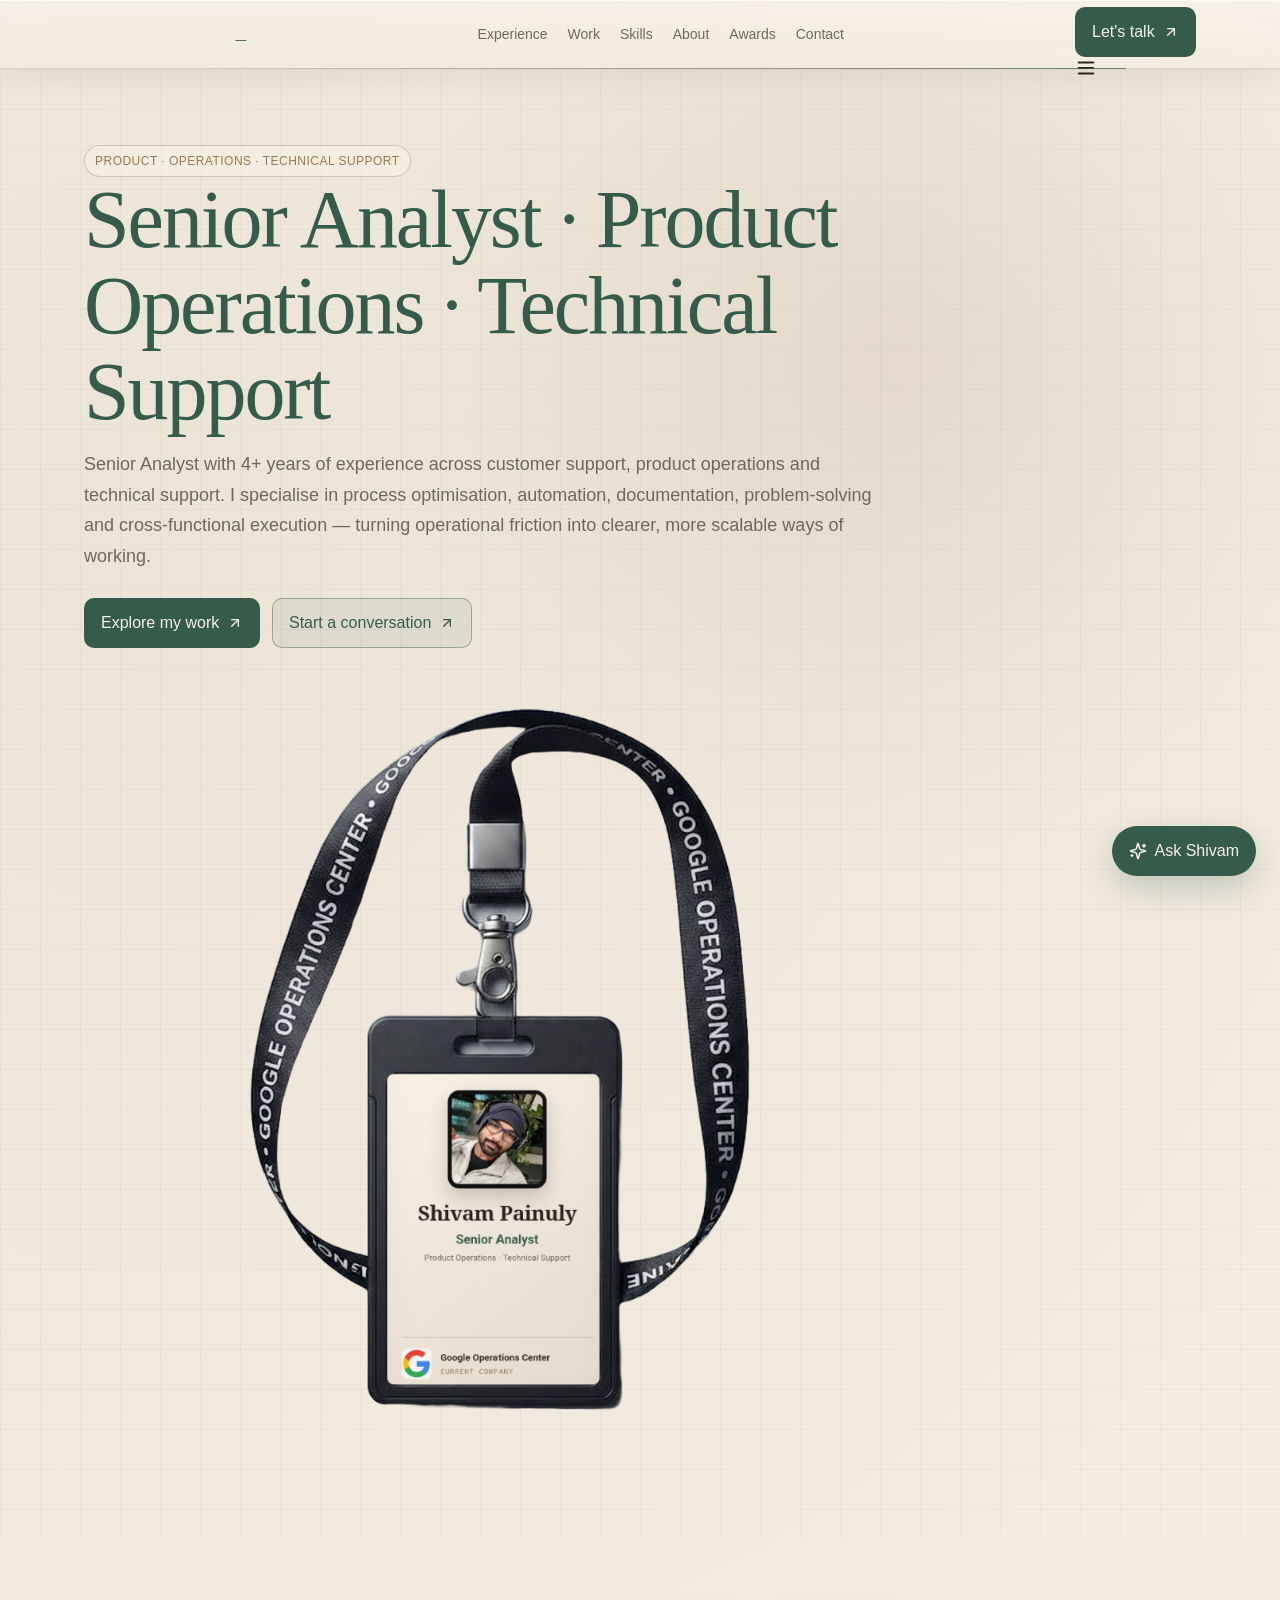
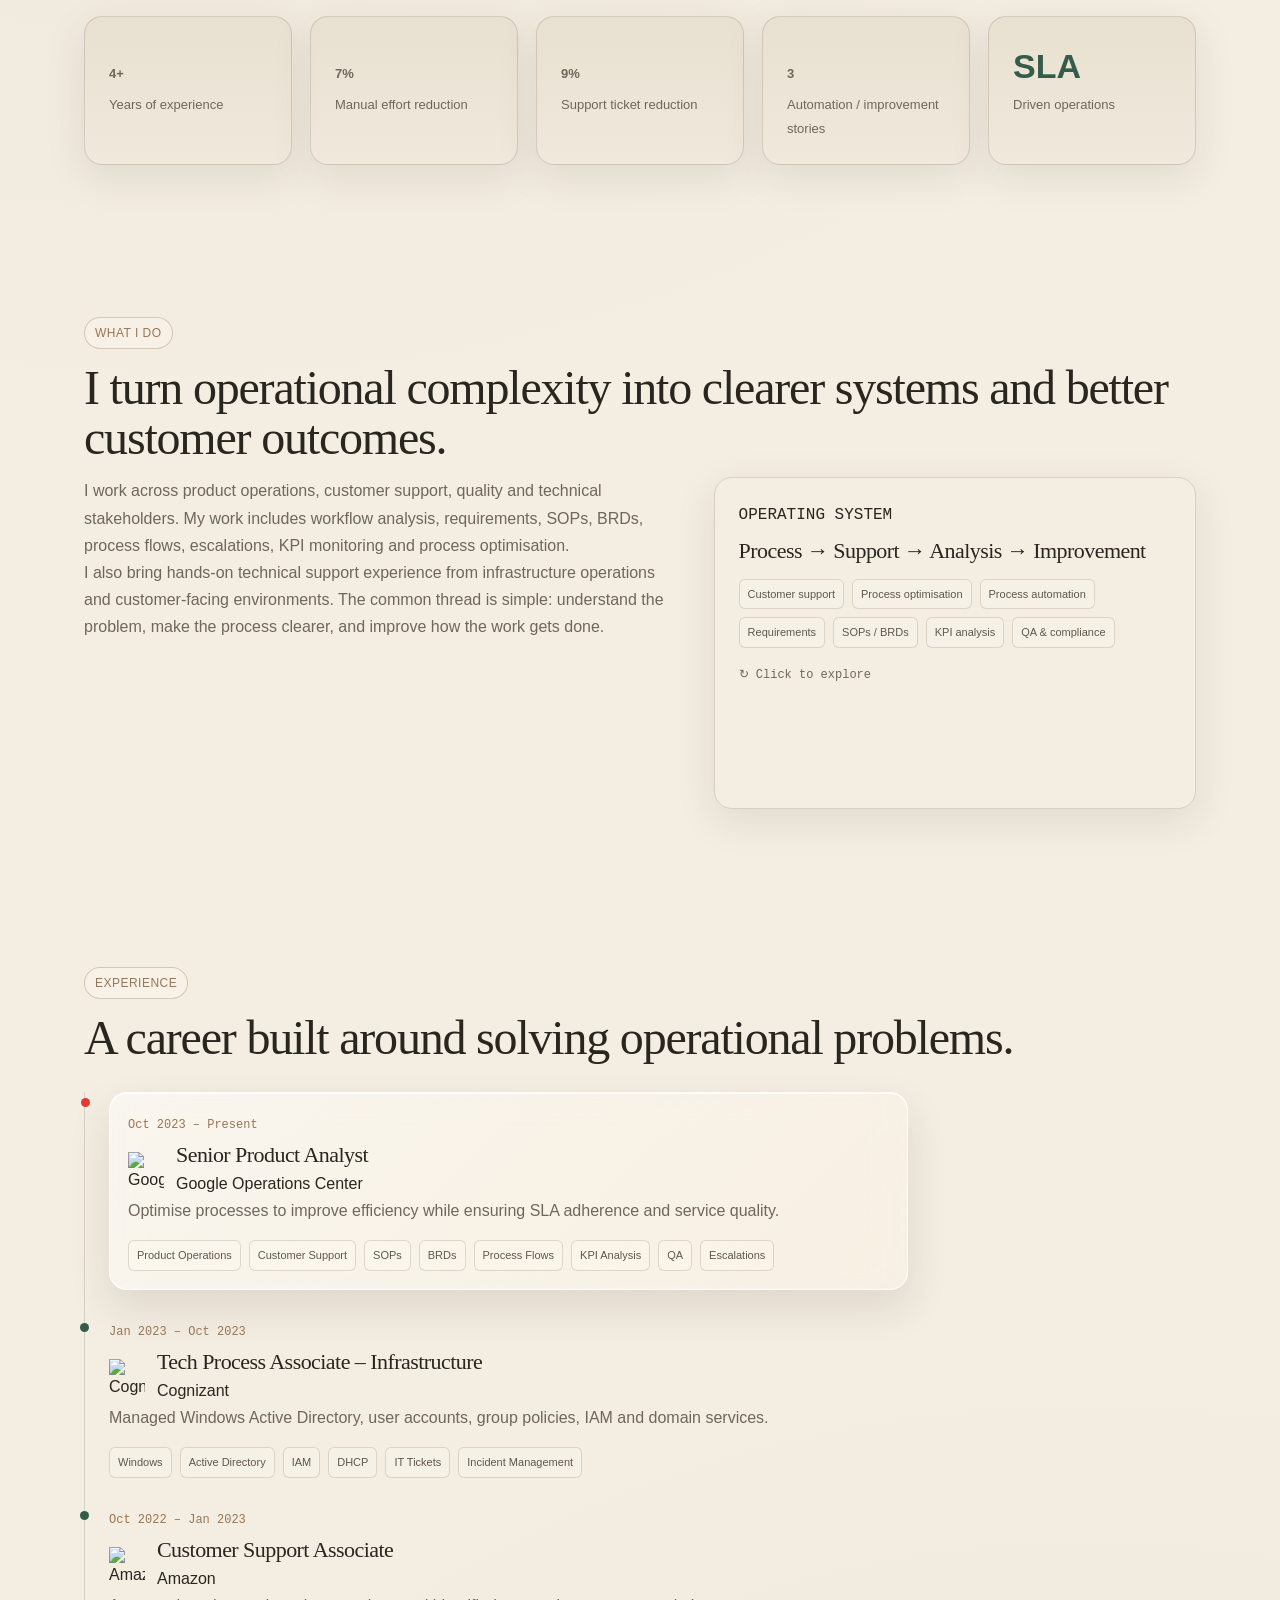
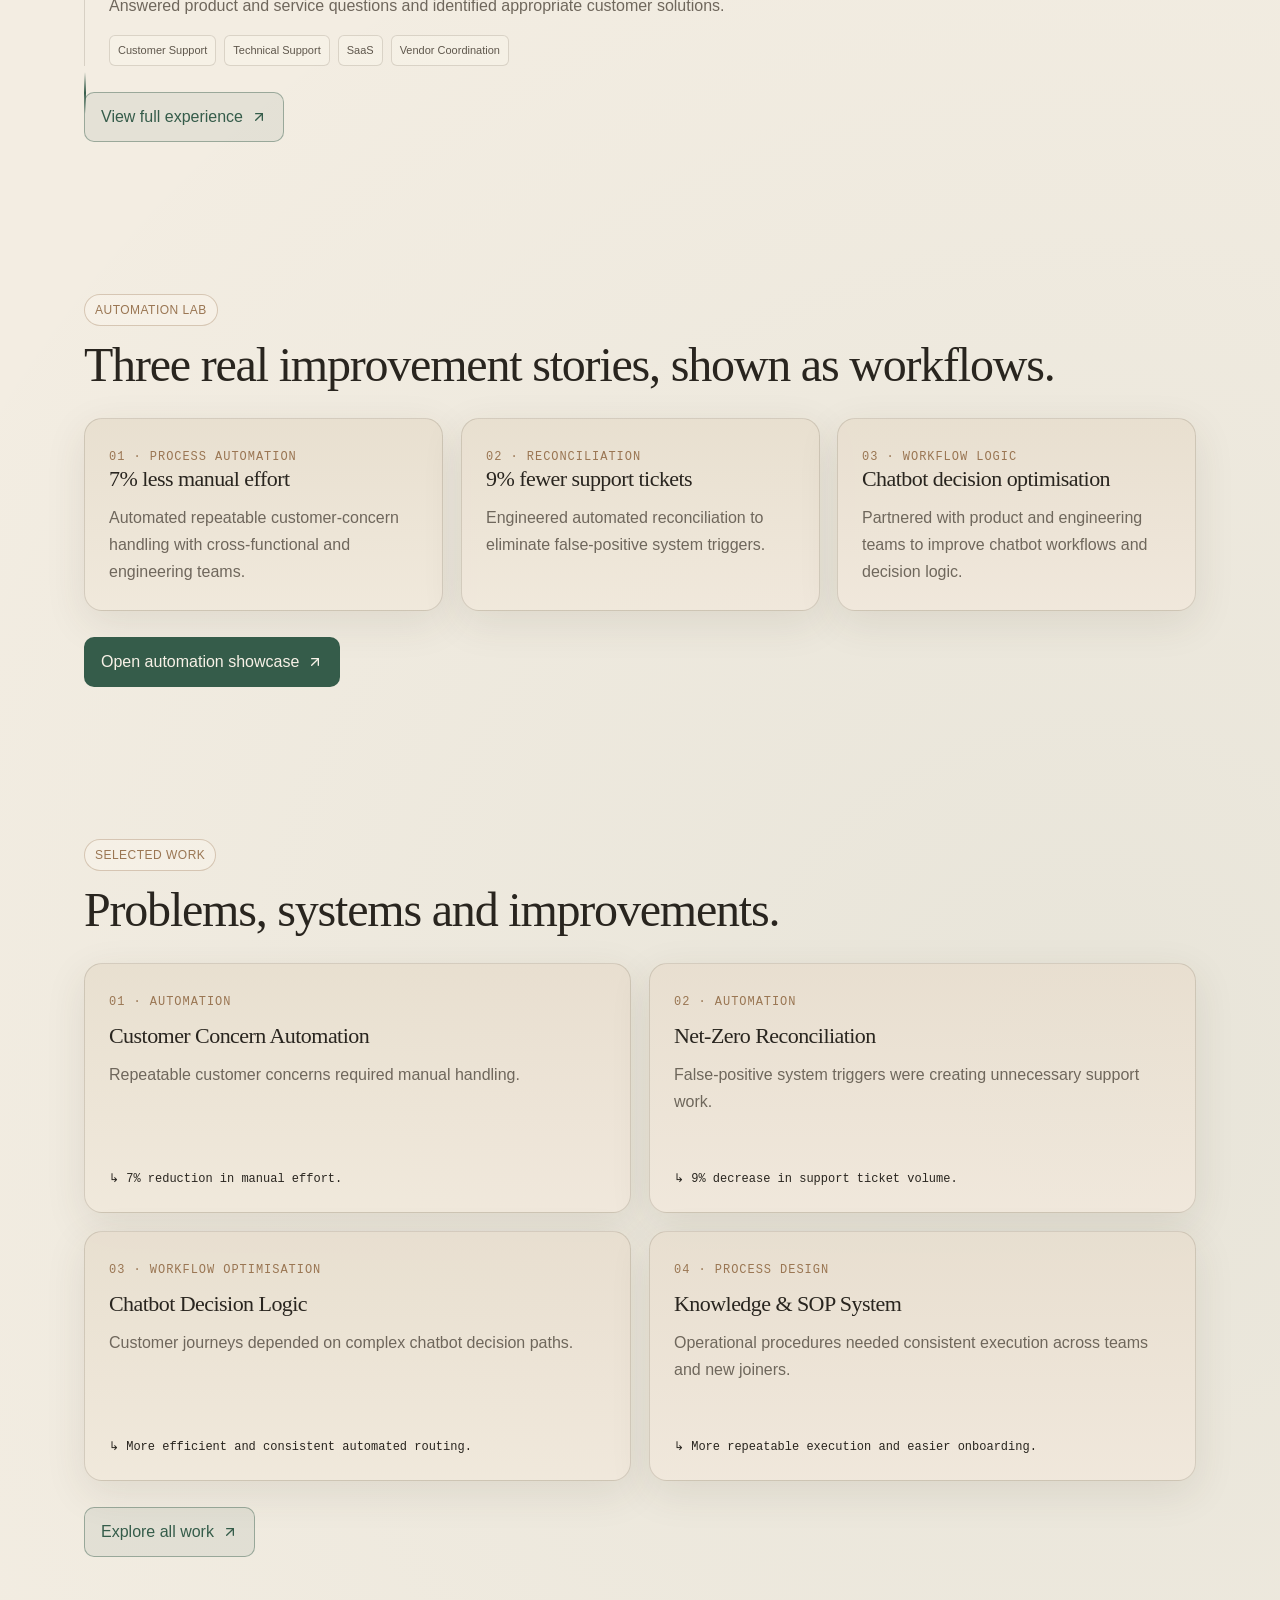
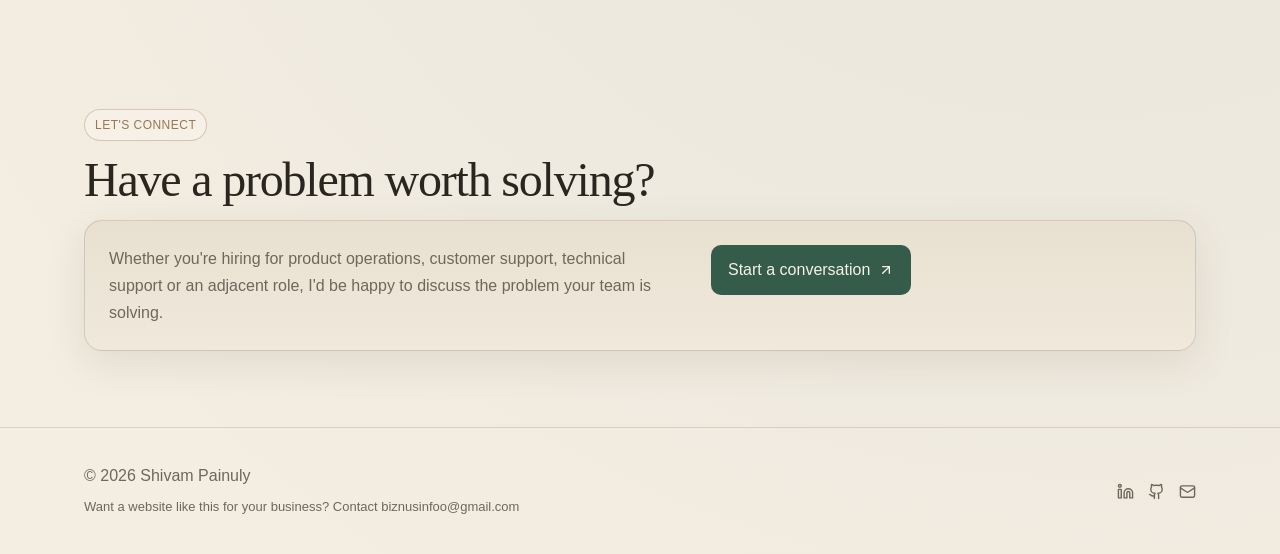
==== commit 7d5bca40: "Use uploaded profile ID card image" ====
--- a/index.html
+++ b/index.html
@@ -1 +1 @@
-<!DOCTYPE html><html lang="en"><head><meta charSet="utf-8"/><meta name="viewport" content="width=device-width, initial-scale=1"/><link rel="preload" as="image" href="https://lh3.googleusercontent.com/a/ACg8ocIhvmoqENKScD3hgpFCwxV1W5McimrIfh_f8sZzsZB-C-MFHr8C=s576-c-no"/><link rel="preload" as="image" href="https://toppng.com/uploads/preview/google-logo-transparent-png-11659866441wanynck5pd.png"/><link rel="preload" as="image" href="https://quickchart.io/qr?size=240&amp;margin=2&amp;text=https%3A%2F%2Fwww.linkedin.com%2Fin%2Fshivampainuly25"/><link rel="preload" as="image" href="https://companieslogo.com/img/orig/CTSH-82a8444b.png?t=1720244491"/><link rel="preload" as="image" href="https://pngimg.com/uploads/amazon/amazon_PNG5.png"/><link rel="stylesheet" href="/_next/static/css/e64ab4de8c3af575.css" data-precedence="next"/><link rel="stylesheet" href="/_next/static/css/d11d143c8b70761f.css" data-precedence="next"/><link rel="preload" as="script" fetchPriority="low" href="/_next/static/chunks/webpack-acf621f17dadeb00.js"/><script src="/_next/static/chunks/fd9d1056-1f1f859026f5f0fa.js" async=""></script><script src="/_next/static/chunks/117-30466bd0496f49c3.js" async=""></script><script src="/_next/static/chunks/main-app-d07897a2666ac246.js" async=""></script><script src="/_next/static/chunks/135-14fbb002201c192c.js" async=""></script><script src="/_next/static/chunks/324-5b3e32ba634d34e5.js" async=""></script><script src="/_next/static/chunks/app/page-7097848aea1e64fb.js" async=""></script><script src="/_next/static/chunks/app/layout-a945afa9ed5a9f94.js" async=""></script><title>Shivam Painuly</title><meta name="description" content="Shivam Painuly, Senior Product Analyst and Product Operations professional."/><script>(function(w,d,s,l,i){w[l]=w[l]||[];w[l].push({'gtm.start': new Date().getTime(),event:'gtm.js'});var f=d.getElementsByTagName(s)[0], j=d.createElement(s),dl=l!='dataLayer'?'&l='+l:'';j.async=true;j.src= 'https://www.googletagmanager.com/gtm.js?id='+i+dl;f.parentNode.insertBefore(j,f); })(window,document,'script','dataLayer','GTM-P5QKH3FV');</script><script src="/_next/static/chunks/polyfills-42372ed130431b0a.js" noModule=""></script></head><body><noscript><iframe src="https://www.googletagmanager.com/ns.html?id=GTM-P5QKH3FV" height="0" width="0" style="display:none;visibility:hidden"></iframe></noscript><nav class="nav NavGlow_navGlow__ptrOL"><div class="container navin"><a class="brand" aria-label="Shivam Painuly" href="/"><span class="brand-name"><span style="opacity:0;transform:translateY(8px)">S</span><span style="opacity:0;transform:translateY(8px)">h</span><span style="opacity:0;transform:translateY(8px)">i</span><span style="opacity:0;transform:translateY(8px)">v</span><span style="opacity:0;transform:translateY(8px)">a</span><span style="opacity:0;transform:translateY(8px)">m</span><span style="opacity:0;transform:translateY(8px)"> </span><span style="opacity:0;transform:translateY(8px)">P</span><span style="opacity:0;transform:translateY(8px)">a</span><span style="opacity:0;transform:translateY(8px)">i</span><span style="opacity:0;transform:translateY(8px)">n</span><span style="opacity:0;transform:translateY(8px)">u</span><span style="opacity:0;transform:translateY(8px)">l</span><span style="opacity:0;transform:translateY(8px)">y</span></span><span class="brand-cursor" aria-hidden="true">_</span></a><div class="links"><a href="/experience/">Experience</a><a href="/work/">Work</a><a href="/skills/">Skills</a><a href="/about/">About</a><a href="/awards/">Awards</a><a href="/contact/">Contact</a></div><div class="nav-actions"><button type="button" class="theme-toggle desktop-nav-control" aria-label="Switch to dark mode" title="Dark mode"><svg xmlns="http://www.w3.org/2000/svg" width="17" height="17" viewBox="0 0 24 24" fill="none" stroke="currentColor" stroke-width="2" stroke-linecap="round" stroke-linejoin="round" class="lucide lucide-moon"><path d="M12 3a6 6 0 0 0 9 9 9 9 0 1 1-9-9Z"></path></svg></button><div class="desktop-nav-control"><div style="transform:perspective(700px)"><a href="/contact" class="btn magnetic primary"><span>Let&#x27;s talk</span><svg xmlns="http://www.w3.org/2000/svg" width="16" height="16" viewBox="0 0 24 24" fill="none" stroke="currentColor" stroke-width="2" stroke-linecap="round" stroke-linejoin="round" class="lucide lucide-arrow-up-right"><path d="M7 7h10v10"></path><path d="M7 17 17 7"></path></svg></a></div></div><button type="button" class="mobile-menu-toggle" aria-label="Open navigation menu" aria-expanded="false"><svg xmlns="http://www.w3.org/2000/svg" width="22" height="22" viewBox="0 0 24 24" fill="none" stroke="currentColor" stroke-width="2" stroke-linecap="round" stroke-linejoin="round" class="lucide lucide-menu"><line x1="4" x2="20" y1="12" y2="12"></line><line x1="4" x2="20" y1="6" y2="6"></line><line x1="4" x2="20" y1="18" y2="18"></line></svg></button></div></div></nav><main class="home-main"><section class="hero"><div class="container hero-layout"><div class="hero-copy"><span class="pill">PRODUCT · OPERATIONS · TECHNICAL SUPPORT</span><h1><em>Senior Analyst · Product Operations · Technical Support</em></h1><p>Senior Analyst with 4+ years of experience across customer support, product operations and technical support. I specialise in process optimisation, automation, documentation, problem-solving and cross-functional execution — turning operational friction into clearer, more scalable ways of working.</p><div class="actions"><div style="transform:perspective(700px)"><a href="/work" class="btn magnetic primary"><span>Explore my work</span><svg xmlns="http://www.w3.org/2000/svg" width="16" height="16" viewBox="0 0 24 24" fill="none" stroke="currentColor" stroke-width="2" stroke-linecap="round" stroke-linejoin="round" class="lucide lucide-arrow-up-right"><path d="M7 7h10v10"></path><path d="M7 17 17 7"></path></svg></a></div><div style="transform:perspective(700px)"><a href="/contact" class="btn magnetic "><span>Start a conversation</span><svg xmlns="http://www.w3.org/2000/svg" width="16" height="16" viewBox="0 0 24 24" fill="none" stroke="currentColor" stroke-width="2" stroke-linecap="round" stroke-linejoin="round" class="lucide lucide-arrow-up-right"><path d="M7 7h10v10"></path><path d="M7 17 17 7"></path></svg></a></div></div></div><div class="jsx-552c6f9f696a8050 profile-id-wrap"><div aria-hidden="true" class="jsx-552c6f9f696a8050 profile-id-lanyard"><svg viewBox="0 0 330 430" role="presentation" class="jsx-552c6f9f696a8050"><defs class="jsx-552c6f9f696a8050"><path id="lanyardPath" d="M108 27 C57 49 28 112 28 205 C28 307 76 374 165 377 C254 374 302 307 302 205 C302 112 273 49 222 27" class="jsx-552c6f9f696a8050"></path></defs><path d="M108 27 C57 49 28 112 28 205 C28 307 76 374 165 377 C254 374 302 307 302 205 C302 112 273 49 222 27" fill="none" stroke="#050505" stroke-width="18" stroke-linecap="round" class="jsx-552c6f9f696a8050"></path><path d="M108 27 C57 49 28 112 28 205 C28 307 76 374 165 377 C254 374 302 307 302 205 C302 112 273 49 222 27" fill="none" stroke="rgba(255,255,255,.10)" stroke-width="2" stroke-linecap="round" class="jsx-552c6f9f696a8050"></path><text fill="rgba(255,255,255,.86)" font-size="7.5" font-family="Arial, sans-serif" font-weight="700" letter-spacing="1.1" class="jsx-552c6f9f696a8050"><textPath href="#lanyardPath" startOffset="1.5%" class="jsx-552c6f9f696a8050">GOOGLE OPERATIONS CENTER · GOOGLE OPERATIONS CENTER · GOOGLE OPERATIONS CENTER ·</textPath></text></svg></div><div aria-label="Interactive profile ID card. Swipe or drag left or right to flip." class="jsx-552c6f9f696a8050 profile-id-holder"><div aria-hidden="true" class="jsx-552c6f9f696a8050 profile-id-attachment"><div class="jsx-552c6f9f696a8050 profile-id-attachment-bar"></div><div class="jsx-552c6f9f696a8050 profile-id-attachment-ring"></div><div class="jsx-552c6f9f696a8050 profile-id-attachment-tab"></div></div><div class="jsx-552c6f9f696a8050 profile-id-scene"><div class="jsx-552c6f9f696a8050 profile-id-case"><div class="jsx-552c6f9f696a8050 profile-id-card"><div class="jsx-552c6f9f696a8050 profile-id-face profile-id-front"><div class="jsx-552c6f9f696a8050 profile-id-topline"><span class="jsx-552c6f9f696a8050">PROFESSIONAL PROFILE</span><span class="jsx-552c6f9f696a8050">GOOGLE</span></div><div class="jsx-552c6f9f696a8050 profile-id-photo-frame"><img src="https://lh3.googleusercontent.com/a/ACg8ocIhvmoqENKScD3hgpFCwxV1W5McimrIfh_f8sZzsZB-C-MFHr8C=s576-c-no" alt="Shivam Painuly" draggable="false" class="jsx-552c6f9f696a8050"/></div><div class="jsx-552c6f9f696a8050 profile-id-name">Shivam Painuly</div><div class="jsx-552c6f9f696a8050 profile-id-role">Senior Analyst</div><div class="jsx-552c6f9f696a8050 profile-id-speciality">Product Operations · Technical Support</div><div class="jsx-552c6f9f696a8050 profile-id-company"><img src="https://toppng.com/uploads/preview/google-logo-transparent-png-11659866441wanynck5pd.png" alt="Google" draggable="false" class="jsx-552c6f9f696a8050"/><div class="jsx-552c6f9f696a8050"><strong class="jsx-552c6f9f696a8050">Google Operations Center</strong><span class="jsx-552c6f9f696a8050">CURRENT COMPANY</span></div></div><div class="jsx-552c6f9f696a8050 profile-id-hint">SWIPE TO TURN</div></div><div class="jsx-552c6f9f696a8050 profile-id-face profile-id-back"><div class="jsx-552c6f9f696a8050 profile-id-back-brand"><span class="jsx-552c6f9f696a8050">SHIVAM PAINULY</span><small class="jsx-552c6f9f696a8050">PROFESSIONAL PROFILE</small></div><div class="jsx-552c6f9f696a8050 profile-id-qr"><img src="https://quickchart.io/qr?size=240&amp;margin=2&amp;text=https%3A%2F%2Fwww.linkedin.com%2Fin%2Fshivampainuly25" alt="QR code linking to Shivam Painuly on LinkedIn" draggable="false" class="jsx-552c6f9f696a8050"/></div><div class="jsx-552c6f9f696a8050 profile-id-scan">SCAN TO CONNECT</div><div class="jsx-552c6f9f696a8050 profile-id-linkedin">LINKEDIN / SHIVAMPAINULY25</div><div class="jsx-552c6f9f696a8050 profile-id-hint">SWIPE TO RETURN</div></div></div></div></div><div class="jsx-552c6f9f696a8050 profile-id-bezel profile-id-bezel-left"></div><div class="jsx-552c6f9f696a8050 profile-id-bezel profile-id-bezel-right"></div></div></div></div></section><section><div class="container"><div class="grid metrics"><a class="metric-link" href="/experience/"><div class="card metric"><strong><span>4<!-- -->+</span></strong><span>Years of experience</span></div></a><div><div class="card metric"><strong><span>7<!-- -->%</span></strong><span>Manual effort reduction</span></div></div><div><div class="card metric"><strong><span>9<!-- -->%</span></strong><span>Support ticket reduction</span></div></div><div><div class="card metric"><strong><span>3</span></strong><span>Automation / improvement stories</span></div></div><div><div class="card metric"><strong>SLA</strong><span>Driven operations</span></div></div></div></div></section><section><div class="container"><span class="pill">WHAT I DO</span><h2>I turn operational complexity into clearer systems and better customer outcomes.</h2><div class="split"><div><p class="muted">I work across product operations, customer support, quality and technical stakeholders. My work includes workflow analysis, requirements, SOPs, BRDs, process flows, escalations, KPI monitoring and process optimisation.</p><p class="muted">I also bring hands-on technical support experience from infrastructure operations and customer-facing environments. The common thread is simple: understand the problem, make the process clearer, and improve how the work gets done.</p></div><div class="operating-system-wrap" style="perspective:1200px"><button type="button" aria-label="Show how I operate" class="card operating-system-card" style="width:100%;min-height:330px;border:1px solid var(--border);text-align:left;cursor:pointer;background:transparent;padding:0;transform-style:preserve-3d"><div style="position:relative;min-height:330px;transform-style:preserve-3d"><div class="operating-system-face" style="position:absolute;inset:0;padding:24px;backface-visibility:hidden"><span class="mono amber">OPERATING SYSTEM</span><h3 style="margin-top:12px">Process → Support → Analysis → Improvement</h3><div class="tags"><span class="tag">Customer support</span><span class="tag">Process optimisation</span><span class="tag">Process automation</span><span class="tag">Requirements</span><span class="tag">SOPs / BRDs</span><span class="tag">KPI analysis</span><span class="tag">QA &amp; compliance</span></div><span class="mono muted" style="display:block;margin-top:18px;font-size:12px">↻ Click to explore</span></div><div class="operating-system-face" style="position:absolute;inset:0;padding:24px;backface-visibility:hidden;transform:rotateY(180deg)"><span class="mono amber">HOW I OPERATE</span><div style="display:grid;gap:8px;margin-top:12px"><div><b>01 — Process</b><p class="muted" style="margin:2px 0 0;font-size:13px">Understand the workflow, friction and SLA requirements.</p></div><div><b>02 — Support</b><p class="muted" style="margin:2px 0 0;font-size:13px">Diagnose issues and resolve or escalate systematically.</p></div><div><b>03 — Analysis</b><p class="muted" style="margin:2px 0 0;font-size:13px">Identify patterns, root causes and operational gaps.</p></div><div><b>04 — Improvement</b><p class="muted" style="margin:2px 0 0;font-size:13px">Turn findings into clearer processes, automation or documentation.</p></div></div></div></div></button></div></div></div></section><section><div class="container"><span class="pill">EXPERIENCE</span><h2>A career built around solving operational problems.</h2><div class="timeline TimelinePulse_timelinePulse__wOZDQ"><article class="timeline-item" style="padding:18px;margin:0 3in 0 0;border:1px solid rgba(255,255,255,.78);border-radius:18px;background:linear-gradient(135deg,rgba(255,255,255,.48),rgba(255,250,241,.22));box-shadow:0 18px 42px rgba(73,57,42,.12),inset 0 1px 0 rgba(255,255,255,.82),inset 0 -1px 0 rgba(255,255,255,.18);backdrop-filter:blur(18px) saturate(135%);-webkit-backdrop-filter:blur(18px) saturate(135%)"><span class="period">Oct 2023 – Present</span><div style="display:flex;align-items:center;gap:12px;margin-top:8px"><img src="https://toppng.com/uploads/preview/google-logo-transparent-png-11659866441wanynck5pd.png" alt="Google Operations Center logo" width="36" height="36" style="width:36px;height:36px;object-fit:contain"/><div><h3 style="margin:0">Senior Product Analyst</h3><p class="accent" style="margin-top:4px">Google Operations Center</p></div></div><p class="muted">Optimise processes to improve efficiency while ensuring SLA adherence and service quality.</p><div class="tags"><span class="tag">Product Operations</span><span class="tag">Customer Support</span><span class="tag">SOPs</span><span class="tag">BRDs</span><span class="tag">Process Flows</span><span class="tag">KPI Analysis</span><span class="tag">QA</span><span class="tag">Escalations</span></div></article><article class="timeline-item"><span class="period">Jan 2023 – Oct 2023</span><div style="display:flex;align-items:center;gap:12px;margin-top:8px"><img src="https://companieslogo.com/img/orig/CTSH-82a8444b.png?t=1720244491" alt="Cognizant logo" width="36" height="36" style="width:36px;height:36px;object-fit:contain"/><div><h3 style="margin:0">Tech Process Associate – Infrastructure</h3><p class="accent" style="margin-top:4px">Cognizant</p></div></div><p class="muted">Managed Windows Active Directory, user accounts, group policies, IAM and domain services.</p><div class="tags"><span class="tag">Windows</span><span class="tag">Active Directory</span><span class="tag">IAM</span><span class="tag">DHCP</span><span class="tag">IT Tickets</span><span class="tag">Incident Management</span></div></article><article class="timeline-item"><span class="period">Oct 2022 – Jan 2023</span><div style="display:flex;align-items:center;gap:12px;margin-top:8px"><img src="https://pngimg.com/uploads/amazon/amazon_PNG5.png" alt="Amazon logo" width="36" height="36" style="width:36px;height:36px;object-fit:contain"/><div><h3 style="margin:0">Customer Support Associate</h3><p class="accent" style="margin-top:4px">Amazon</p></div></div><p class="muted">Answered product and service questions and identified appropriate customer solutions.</p><div class="tags"><span class="tag">Customer Support</span><span class="tag">Technical Support</span><span class="tag">SaaS</span><span class="tag">Vendor Coordination</span></div></article></div><div class="actions"><div style="transform:perspective(700px)"><a href="/experience" class="btn magnetic "><span>View full experience</span><svg xmlns="http://www.w3.org/2000/svg" width="16" height="16" viewBox="0 0 24 24" fill="none" stroke="currentColor" stroke-width="2" stroke-linecap="round" stroke-linejoin="round" class="lucide lucide-arrow-up-right"><path d="M7 7h10v10"></path><path d="M7 17 17 7"></path></svg></a></div></div></div></section><section><div class="container"><span class="pill">AUTOMATION LAB</span><h2>Three real improvement stories, shown as workflows.</h2><div class="automation-teaser-grid"><article class="card " style="transition:transform 180ms ease-out;will-change:transform"><span class="domain">01 · PROCESS AUTOMATION</span><h3>7% less manual effort</h3><p class="muted">Automated repeatable customer-concern handling with cross-functional and engineering teams.</p></article><article class="card " style="transition:transform 180ms ease-out;will-change:transform"><span class="domain">02 · RECONCILIATION</span><h3>9% fewer support tickets</h3><p class="muted">Engineered automated reconciliation to eliminate false-positive system triggers.</p></article><article class="card " style="transition:transform 180ms ease-out;will-change:transform"><span class="domain">03 · WORKFLOW LOGIC</span><h3>Chatbot decision optimisation</h3><p class="muted">Partnered with product and engineering teams to improve chatbot workflows and decision logic.</p></article></div><div class="actions"><div style="transform:perspective(700px)"><a href="/work" class="btn magnetic primary"><span>Open automation showcase</span><svg xmlns="http://www.w3.org/2000/svg" width="16" height="16" viewBox="0 0 24 24" fill="none" stroke="currentColor" stroke-width="2" stroke-linecap="round" stroke-linejoin="round" class="lucide lucide-arrow-up-right"><path d="M7 7h10v10"></path><path d="M7 17 17 7"></path></svg></a></div></div></div></section><section><div class="container"><span class="pill">SELECTED WORK</span><h2>Problems, systems and improvements.</h2><div class="work-grid"><article class="card work-card" style="transition:transform 180ms ease-out;will-change:transform"><div><span class="domain">0<!-- -->1<!-- --> · <!-- -->Automation</span><h3 style="margin-top:12px">Customer Concern Automation</h3><p class="muted">Repeatable customer concerns required manual handling.</p></div><span class="mono accent" style="font-size:12px">↳ <!-- -->7% reduction in manual effort.</span></article><article class="card work-card" style="transition:transform 180ms ease-out;will-change:transform"><div><span class="domain">0<!-- -->2<!-- --> · <!-- -->Automation</span><h3 style="margin-top:12px">Net-Zero Reconciliation</h3><p class="muted">False-positive system triggers were creating unnecessary support work.</p></div><span class="mono accent" style="font-size:12px">↳ <!-- -->9% decrease in support ticket volume.</span></article><article class="card work-card" style="transition:transform 180ms ease-out;will-change:transform"><div><span class="domain">0<!-- -->3<!-- --> · <!-- -->Workflow Optimisation</span><h3 style="margin-top:12px">Chatbot Decision Logic</h3><p class="muted">Customer journeys depended on complex chatbot decision paths.</p></div><span class="mono accent" style="font-size:12px">↳ <!-- -->More efficient and consistent automated routing.</span></article><article class="card work-card" style="transition:transform 180ms ease-out;will-change:transform"><div><span class="domain">0<!-- -->4<!-- --> · <!-- -->Process Design</span><h3 style="margin-top:12px">Knowledge &amp; SOP System</h3><p class="muted">Operational procedures needed consistent execution across teams and new joiners.</p></div><span class="mono accent" style="font-size:12px">↳ <!-- -->More repeatable execution and easier onboarding.</span></article></div><div class="actions"><div style="transform:perspective(700px)"><a href="/work" class="btn magnetic "><span>Explore all work</span><svg xmlns="http://www.w3.org/2000/svg" width="16" height="16" viewBox="0 0 24 24" fill="none" stroke="currentColor" stroke-width="2" stroke-linecap="round" stroke-linejoin="round" class="lucide lucide-arrow-up-right"><path d="M7 7h10v10"></path><path d="M7 17 17 7"></path></svg></a></div></div></div></section><section><div class="container"><span class="pill">LET&#x27;S CONNECT</span><h2>Have a problem worth solving?</h2><div class="card"><div class="split"><p class="muted">Whether you&#x27;re hiring for product operations, customer support, technical support or an adjacent role, I&#x27;d be happy to discuss the problem your team is solving.</p><div style="transform:perspective(700px)"><a href="/contact" class="btn magnetic primary"><span>Start a conversation</span><svg xmlns="http://www.w3.org/2000/svg" width="16" height="16" viewBox="0 0 24 24" fill="none" stroke="currentColor" stroke-width="2" stroke-linecap="round" stroke-linejoin="round" class="lucide lucide-arrow-up-right"><path d="M7 7h10v10"></path><path d="M7 17 17 7"></path></svg></a></div></div></div></div></section></main><footer class="jsx-5d136e500ebc2c09"><div class="jsx-5d136e500ebc2c09 container footerin"><div class="jsx-5d136e500ebc2c09"><span class="jsx-5d136e500ebc2c09">© <!-- -->2026<!-- --> <!-- -->Shivam Painuly</span><p style="margin:8px 0 0;font-size:13px" class="jsx-5d136e500ebc2c09 muted">Want a website like this for your business? Contact <a href="mailto:biznusinfoo@gmail.com" class="jsx-5d136e500ebc2c09 accent">biznusinfoo@gmail.com</a></p></div><div class="jsx-5d136e500ebc2c09 socials"><a href="https://www.linkedin.com/in/shivampainuly25" target="_blank" rel="noreferrer" class="jsx-5d136e500ebc2c09"><svg xmlns="http://www.w3.org/2000/svg" width="17" height="17" viewBox="0 0 24 24" fill="none" stroke="currentColor" stroke-width="2" stroke-linecap="round" stroke-linejoin="round" class="lucide lucide-linkedin"><path d="M16 8a6 6 0 0 1 6 6v7h-4v-7a2 2 0 0 0-2-2 2 2 0 0 0-2 2v7h-4v-7a6 6 0 0 1 6-6z"></path><rect width="4" height="12" x="2" y="9"></rect><circle cx="4" cy="4" r="2"></circle></svg></a><a href="https://github.com/Shivampainuly" target="_blank" rel="noreferrer" class="jsx-5d136e500ebc2c09"><svg xmlns="http://www.w3.org/2000/svg" width="17" height="17" viewBox="0 0 24 24" fill="none" stroke="currentColor" stroke-width="2" stroke-linecap="round" stroke-linejoin="round" class="lucide lucide-github"><path d="M15 22v-4a4.8 4.8 0 0 0-1-3.5c3 0 6-2 6-5.5.08-1.25-.27-2.48-1-3.5.28-1.15.28-2.35 0-3.5 0 0-1 0-3 1.5-2.64-.5-5.36-.5-8 0C6 2 5 2 5 2c-.3 1.15-.3 2.35 0 3.5A5.403 5.403 0 0 0 4 9c0 3.5 3 5.5 6 5.5-.39.49-.68 1.05-.85 1.65-.17.6-.22 1.23-.15 1.85v4"></path><path d="M9 18c-4.51 2-5-2-7-2"></path></svg></a><a href="mailto:shivampainuly01@gmail.com" class="jsx-5d136e500ebc2c09"><svg xmlns="http://www.w3.org/2000/svg" width="17" height="17" viewBox="0 0 24 24" fill="none" stroke="currentColor" stroke-width="2" stroke-linecap="round" stroke-linejoin="round" class="lucide lucide-mail"><rect width="20" height="16" x="2" y="4" rx="2"></rect><path d="m22 7-8.97 5.7a1.94 1.94 0 0 1-2.06 0L2 7"></path></svg></a></div></div></footer><button aria-label="Open Shivam AI assistant" class="chat-launcher"><svg xmlns="http://www.w3.org/2000/svg" width="18" height="18" viewBox="0 0 24 24" fill="none" stroke="currentColor" stroke-width="2" stroke-linecap="round" stroke-linejoin="round" class="lucide lucide-sparkles"><path d="M9.937 15.5A2 2 0 0 0 8.5 14.063l-6.135-1.582a.5.5 0 0 1 0-.962L8.5 9.936A2 2 0 0 0 9.937 8.5l1.582-6.135a.5.5 0 0 1 .963 0L14.063 8.5A2 2 0 0 0 15.5 9.937l6.135 1.581a.5.5 0 0 1 0 .964L15.5 14.063a2 2 0 0 0-1.437 1.437l-1.582 6.135a.5.5 0 0 1-.963 0z"></path><path d="M20 3v4"></path><path d="M22 5h-4"></path><path d="M4 17v2"></path><path d="M5 18H3"></path></svg><span>Ask Shivam</span></button><script src="/_next/static/chunks/webpack-acf621f17dadeb00.js" async=""></script><script>(self.__next_f=self.__next_f||[]).push([0]);self.__next_f.push([2,null])</script><script>self.__next_f.push([1,"1:HL[\"/_next/static/css/e64ab4de8c3af575.css\",\"style\"]\n2:HL[\"/_next/static/css/d11d143c8b70761f.css\",\"style\"]\n"])</script><script>self.__next_f.push([1,"3:I[2846,[],\"\"]\n5:I[324,[\"135\",\"static/chunks/135-14fbb002201c192c.js\",\"324\",\"static/chunks/324-5b3e32ba634d34e5.js\",\"931\",\"static/chunks/app/page-7097848aea1e64fb.js\"],\"Shell\"]\n6:I[7840,[\"135\",\"static/chunks/135-14fbb002201c192c.js\",\"324\",\"static/chunks/324-5b3e32ba634d34e5.js\",\"931\",\"static/chunks/app/page-7097848aea1e64fb.js\"],\"MagneticButton\"]\n7:I[8278,[\"135\",\"static/chunks/135-14fbb002201c192c.js\",\"324\",\"static/chunks/324-5b3e32ba634d34e5.js\",\"931\",\"static/chunks/app/page-7097848aea1e64fb.js\"],\"ProfileIdCard\"]\n8:I[6430,[\"135\",\"static/chunks/135-14fbb002201c192c.js\",\"324\",\"static/chunks/324-5b3e32ba634d34e5.js\",\"931\",\"static/chunks/app/page-7097848aea1e64fb.js\"],\"Metrics\"]\n9:I[324,[\"135\",\"static/chunks/135-14fbb002201c192c.js\",\"324\",\"static/chunks/324-5b3e32ba634d34e5.js\",\"931\",\"static/chunks/app/page-7097848aea1e64fb.js\"],\"Section\"]\na:I[6936,[\"135\",\"static/chunks/135-14fbb002201c192c.js\",\"324\",\"static/chunks/324-5b3e32ba634d34e5.js\",\"931\",\"static/chunks/app/page-7097848aea1e64fb.js\"],\"OperatingSystemCard\"]\nb:I[7536,[\"135\",\"static/chunks/135-14fbb002201c192c.js\",\"324\",\"static/chunks/324-5b3e32ba634d34e5.js\",\"931\",\"static/chunks/app/page-7097848aea1e64fb.js\"],\"MagneticCard\"]\nc:I[710,[\"185\",\"static/chunks/app/layout-a945afa9ed5a9f94.js\"],\"ProtectionGuard\"]\nd:I[4707,[],\"\"]\ne:I[6423,[],\"\"]\n10:I[1060,[],\"\"]\n11:[]\n"])</script><script>self.__next_f.push([1,"0:[\"$\",\"$L3\",null,{\"buildId\":\"e_LvX9OvW8xahWBY0-vkr\",\"assetPrefix\":\"\",\"urlParts\":[\"\",\"\"],\"initialTree\":[\"\",{\"children\":[\"__PAGE__\",{}]},\"$undefined\",\"$undefined\",true],\"initialSeedData\":[\"\",{\"children\":[\"__PAGE__\",{},[[\"$L4\",[\"$\",\"$L5\",null,{\"children\":[\"$\",\"main\",null,{\"className\":\"home-main\",\"children\":[[\"$\",\"section\",null,{\"className\":\"hero\",\"children\":[\"$\",\"div\",null,{\"className\":\"container hero-layout\",\"children\":[[\"$\",\"div\",null,{\"className\":\"hero-copy\",\"children\":[[\"$\",\"span\",null,{\"className\":\"pill\",\"children\":\"PRODUCT · OPERATIONS · TECHNICAL SUPPORT\"}],[\"$\",\"h1\",null,{\"children\":[\"$\",\"em\",null,{\"children\":\"Senior Analyst · Product Operations · Technical Support\"}]}],[\"$\",\"p\",null,{\"children\":\"Senior Analyst with 4+ years of experience across customer support, product operations and technical support. I specialise in process optimisation, automation, documentation, problem-solving and cross-functional execution — turning operational friction into clearer, more scalable ways of working.\"}],[\"$\",\"div\",null,{\"className\":\"actions\",\"children\":[[\"$\",\"$L6\",null,{\"href\":\"/work\",\"primary\":true,\"children\":\"Explore my work\"}],[\"$\",\"$L6\",null,{\"href\":\"/contact\",\"children\":\"Start a conversation\"}]]}]]}],[\"$\",\"$L7\",null,{}]]}]}],[\"$\",\"section\",null,{\"children\":[\"$\",\"div\",null,{\"className\":\"container\",\"children\":[\"$\",\"$L8\",null,{}]}]}],[\"$\",\"$L9\",null,{\"label\":\"WHAT I DO\",\"title\":\"I turn operational complexity into clearer systems and better customer outcomes.\",\"children\":[\"$\",\"div\",null,{\"className\":\"split\",\"children\":[[\"$\",\"div\",null,{\"children\":[[\"$\",\"p\",null,{\"className\":\"muted\",\"children\":\"I work across product operations, customer support, quality and technical stakeholders. My work includes workflow analysis, requirements, SOPs, BRDs, process flows, escalations, KPI monitoring and process optimisation.\"}],[\"$\",\"p\",null,{\"className\":\"muted\",\"children\":\"I also bring hands-on technical support experience from infrastructure operations and customer-facing environments. The common thread is simple: understand the problem, make the process clearer, and improve how the work gets done.\"}]]}],[\"$\",\"$La\",null,{}]]}]}],[\"$\",\"$L9\",null,{\"label\":\"EXPERIENCE\",\"title\":\"A career built around solving operational problems.\",\"children\":[[\"$\",\"div\",null,{\"className\":\"timeline TimelinePulse_timelinePulse__wOZDQ\",\"children\":[[\"$\",\"article\",\"Google Operations Center\",{\"className\":\"timeline-item\",\"style\":{\"padding\":\"18px\",\"margin\":\"0 3in 0 0\",\"border\":\"1px solid rgba(255,255,255,.78)\",\"borderRadius\":18,\"background\":\"linear-gradient(135deg,rgba(255,255,255,.48),rgba(255,250,241,.22))\",\"boxShadow\":\"0 18px 42px rgba(73,57,42,.12),inset 0 1px 0 rgba(255,255,255,.82),inset 0 -1px 0 rgba(255,255,255,.18)\",\"backdropFilter\":\"blur(18px) saturate(135%)\",\"WebkitBackdropFilter\":\"blur(18px) saturate(135%)\"},\"children\":[[\"$\",\"span\",null,{\"className\":\"period\",\"children\":\"Oct 2023 – Present\"}],[\"$\",\"div\",null,{\"style\":{\"display\":\"flex\",\"alignItems\":\"center\",\"gap\":12,\"marginTop\":8},\"children\":[[\"$\",\"img\",null,{\"src\":\"https://toppng.com/uploads/preview/google-logo-transparent-png-11659866441wanynck5pd.png\",\"alt\":\"Google Operations Center logo\",\"width\":36,\"height\":36,\"style\":{\"width\":36,\"height\":36,\"objectFit\":\"contain\"}}],[\"$\",\"div\",null,{\"children\":[[\"$\",\"h3\",null,{\"style\":{\"margin\":0},\"children\":\"Senior Product Analyst\"}],[\"$\",\"p\",null,{\"className\":\"accent\",\"style\":{\"marginTop\":4},\"children\":\"Google Operations Center\"}]]}]]}],[\"$\",\"p\",null,{\"className\":\"muted\",\"children\":\"Optimise processes to improve efficiency while ensuring SLA adherence and service quality.\"}],[\"$\",\"div\",null,{\"className\":\"tags\",\"children\":[[\"$\",\"span\",\"Product Operations\",{\"className\":\"tag\",\"children\":\"Product Operations\"}],[\"$\",\"span\",\"Customer Support\",{\"className\":\"tag\",\"children\":\"Customer Support\"}],[\"$\",\"span\",\"SOPs\",{\"className\":\"tag\",\"children\":\"SOPs\"}],[\"$\",\"span\",\"BRDs\",{\"className\":\"tag\",\"children\":\"BRDs\"}],[\"$\",\"span\",\"Process Flows\",{\"className\":\"tag\",\"children\":\"Process Flows\"}],[\"$\",\"span\",\"KPI Analysis\",{\"className\":\"tag\",\"children\":\"KPI Analysis\"}],[\"$\",\"span\",\"QA\",{\"className\":\"tag\",\"children\":\"QA\"}],[\"$\",\"span\",\"Escalations\",{\"className\":\"tag\",\"children\":\"Escalations\"}]]}]]}],[\"$\",\"article\",\"Cognizant\",{\"className\":\"timeline-item\",\"style\":\"$undefined\",\"children\":[[\"$\",\"span\",null,{\"className\":\"period\",\"children\":\"Jan 2023 – Oct 2023\"}],[\"$\",\"div\",null,{\"style\":{\"display\":\"flex\",\"alignItems\":\"center\",\"gap\":12,\"marginTop\":8},\"children\":[[\"$\",\"img\",null,{\"src\":\"https://companieslogo.com/img/orig/CTSH-82a8444b.png?t=1720244491\",\"alt\":\"Cognizant logo\",\"width\":36,\"height\":36,\"style\":{\"width\":36,\"height\":36,\"objectFit\":\"contain\"}}],[\"$\",\"div\",null,{\"children\":[[\"$\",\"h3\",null,{\"style\":{\"margin\":0},\"children\":\"Tech Process Associate – Infrastructure\"}],[\"$\",\"p\",null,{\"className\":\"accent\",\"style\":{\"marginTop\":4},\"children\":\"Cognizant\"}]]}]]}],[\"$\",\"p\",null,{\"className\":\"muted\",\"children\":\"Managed Windows Active Directory, user accounts, group policies, IAM and domain services.\"}],[\"$\",\"div\",null,{\"className\":\"tags\",\"children\":[[\"$\",\"span\",\"Windows\",{\"className\":\"tag\",\"children\":\"Windows\"}],[\"$\",\"span\",\"Active Directory\",{\"className\":\"tag\",\"children\":\"Active Directory\"}],[\"$\",\"span\",\"IAM\",{\"className\":\"tag\",\"children\":\"IAM\"}],[\"$\",\"span\",\"DHCP\",{\"className\":\"tag\",\"children\":\"DHCP\"}],[\"$\",\"span\",\"IT Tickets\",{\"className\":\"tag\",\"children\":\"IT Tickets\"}],[\"$\",\"span\",\"Incident Management\",{\"className\":\"tag\",\"children\":\"Incident Management\"}]]}]]}],[\"$\",\"article\",\"Amazon\",{\"className\":\"timeline-item\",\"style\":\"$undefined\",\"children\":[[\"$\",\"span\",null,{\"className\":\"period\",\"children\":\"Oct 2022 – Jan 2023\"}],[\"$\",\"div\",null,{\"style\":{\"display\":\"flex\",\"alignItems\":\"center\",\"gap\":12,\"marginTop\":8},\"children\":[[\"$\",\"img\",null,{\"src\":\"https://pngimg.com/uploads/amazon/amazon_PNG5.png\",\"alt\":\"Amazon logo\",\"width\":36,\"height\":36,\"style\":{\"width\":36,\"height\":36,\"objectFit\":\"contain\"}}],[\"$\",\"div\",null,{\"children\":[[\"$\",\"h3\",null,{\"style\":{\"margin\":0},\"children\":\"Customer Support Associate\"}],[\"$\",\"p\",null,{\"className\":\"accent\",\"style\":{\"marginTop\":4},\"children\":\"Amazon\"}]]}]]}],[\"$\",\"p\",null,{\"className\":\"muted\",\"children\":\"Answered product and service questions and identified appropriate customer solutions.\"}],[\"$\",\"div\",null,{\"className\":\"tags\",\"children\":[[\"$\",\"span\",\"Customer Support\",{\"className\":\"tag\",\"children\":\"Customer Support\"}],[\"$\",\"span\",\"Technical Support\",{\"className\":\"tag\",\"children\":\"Technical Support\"}],[\"$\",\"span\",\"SaaS\",{\"className\":\"tag\",\"children\":\"SaaS\"}],[\"$\",\"span\",\"Vendor Coordination\",{\"className\":\"tag\",\"children\":\"Vendor Coordination\"}]]}]]}]]}],[\"$\",\"div\",null,{\"className\":\"actions\",\"children\":[\"$\",\"$L6\",null,{\"href\":\"/experience\",\"children\":\"View full experience\"}]}]]}],[\"$\",\"$L9\",null,{\"label\":\"AUTOMATION LAB\",\"title\":\"Three real improvement stories, shown as workflows.\",\"children\":[[\"$\",\"div\",null,{\"className\":\"automation-teaser-grid\",\"children\":[[\"$\",\"$Lb\",null,{\"children\":[[\"$\",\"span\",null,{\"className\":\"domain\",\"children\":\"01 · PROCESS AUTOMATION\"}],[\"$\",\"h3\",null,{\"children\":\"7% less manual effort\"}],[\"$\",\"p\",null,{\"className\":\"muted\",\"children\":\"Automated repeatable customer-concern handling with cross-functional and engineering teams.\"}]]}],[\"$\",\"$Lb\",null,{\"children\":[[\"$\",\"span\",null,{\"className\":\"domain\",\"children\":\"02 · RECONCILIATION\"}],[\"$\",\"h3\",null,{\"children\":\"9% fewer support tickets\"}],[\"$\",\"p\",null,{\"className\":\"muted\",\"children\":\"Engineered automated reconciliation to eliminate false-positive system triggers.\"}]]}],[\"$\",\"$Lb\",null,{\"children\":[[\"$\",\"span\",null,{\"className\":\"domain\",\"children\":\"03 · WORKFLOW LOGIC\"}],[\"$\",\"h3\",null,{\"children\":\"Chatbot decision optimisation\"}],[\"$\",\"p\",null,{\"className\":\"muted\",\"children\":\"Partnered with product and engineering teams to improve chatbot workflows and decision logic.\"}]]}]]}],[\"$\",\"div\",null,{\"className\":\"actions\",\"children\":[\"$\",\"$L6\",null,{\"href\":\"/work\",\"primary\":true,\"children\":\"Open automation showcase\"}]}]]}],[\"$\",\"$L9\",null,{\"label\":\"SELECTED WORK\",\"title\":\"Problems, systems and improvements.\",\"children\":[[\"$\",\"div\",null,{\"className\":\"work-grid\",\"children\":[[\"$\",\"$Lb\",\"Customer Concern Automation\",{\"className\":\"work-card\",\"children\":[[\"$\",\"div\",null,{\"children\":[[\"$\",\"span\",null,{\"className\":\"domain\",\"children\":[\"0\",1,\" · \",\"Automation\"]}],[\"$\",\"h3\",null,{\"style\":{\"marginTop\":12},\"children\":\"Customer Concern Automation\"}],[\"$\",\"p\",null,{\"className\":\"muted\",\"children\":\"Repeatable customer concerns required manual handling.\"}]]}],[\"$\",\"span\",null,{\"className\":\"mono accent\",\"style\":{\"fontSize\":12},\"children\":[\"↳ \",\"7% reduction in manual effort.\"]}]]}],[\"$\",\"$Lb\",\"Net-Zero Reconciliation\",{\"className\":\"work-card\",\"children\":[[\"$\",\"div\",null,{\"children\":[[\"$\",\"span\",null,{\"className\":\"domain\",\"children\":[\"0\",2,\" · \",\"Automation\"]}],[\"$\",\"h3\",null,{\"style\":{\"marginTop\":12},\"children\":\"Net-Zero Reconciliation\"}],[\"$\",\"p\",null,{\"className\":\"muted\",\"children\":\"False-positive system triggers were creating unnecessary support work.\"}]]}],[\"$\",\"span\",null,{\"className\":\"mono accent\",\"style\":{\"fontSize\":12},\"children\":[\"↳ \",\"9% decrease in support ticket volume.\"]}]]}],[\"$\",\"$Lb\",\"Chatbot Decision Logic\",{\"className\":\"work-card\",\"children\":[[\"$\",\"div\",null,{\"children\":[[\"$\",\"span\",null,{\"className\":\"domain\",\"children\":[\"0\",3,\" · \",\"Workflow Optimisation\"]}],[\"$\",\"h3\",null,{\"style\":{\"marginTop\":12},\"children\":\"Chatbot Decision Logic\"}],[\"$\",\"p\",null,{\"className\":\"muted\",\"children\":\"Customer journeys depended on complex chatbot decision paths.\"}]]}],[\"$\",\"span\",null,{\"className\":\"mono accent\",\"style\":{\"fontSize\":12},\"children\":[\"↳ \",\"More efficient and consistent automated routing.\"]}]]}],[\"$\",\"$Lb\",\"Knowledge \u0026 SOP System\",{\"className\":\"work-card\",\"children\":[[\"$\",\"div\",null,{\"children\":[[\"$\",\"span\",null,{\"className\":\"domain\",\"children\":[\"0\",4,\" · \",\"Process Design\"]}],[\"$\",\"h3\",null,{\"style\":{\"marginTop\":12},\"children\":\"Knowledge \u0026 SOP System\"}],[\"$\",\"p\",null,{\"className\":\"muted\",\"children\":\"Operational procedures needed consistent execution across teams and new joiners.\"}]]}],[\"$\",\"span\",null,{\"className\":\"mono accent\",\"style\":{\"fontSize\":12},\"children\":[\"↳ \",\"More repeatable execution and easier onboarding.\"]}]]}]]}],[\"$\",\"div\",null,{\"className\":\"actions\",\"children\":[\"$\",\"$L6\",null,{\"href\":\"/work\",\"children\":\"Explore all work\"}]}]]}],[\"$\",\"$L9\",null,{\"label\":\"LET'S CONNECT\",\"title\":\"Have a problem worth solving?\",\"children\":[\"$\",\"div\",null,{\"className\":\"card\",\"children\":[\"$\",\"div\",null,{\"className\":\"split\",\"children\":[[\"$\",\"p\",null,{\"className\":\"muted\",\"children\":\"Whether you're hiring for product operations, customer support, technical support or an adjacent role, I'd be happy to discuss the problem your team is solving.\"}],[\"$\",\"$L6\",null,{\"href\":\"/contact\",\"primary\":true,\"children\":\"Start a conversation\"}]]}]}]}]]}]}],[[\"$\",\"link\",\"0\",{\"rel\":\"stylesheet\",\"href\":\"/_next/static/css/d11d143c8b70761f.css\",\"precedence\":\"next\",\"crossOrigin\":\"$undefined\"}]]],null],null]},[[[[\"$\",\"link\",\"0\",{\"rel\":\"stylesheet\",\"href\":\"/_next/static/css/e64ab4de8c3af575.css\",\"precedence\":\"next\",\"crossOrigin\":\"$undefined\"}]],[\"$\",\"html\",null,{\"lang\":\"en\",\"children\":[[\"$\",\"head\",null,{\"children\":[\"$\",\"script\",null,{\"dangerouslySetInnerHTML\":{\"__html\":\"(function(w,d,s,l,i){w[l]=w[l]||[];w[l].push({'gtm.start': new Date().getTime(),event:'gtm.js'});var f=d.getElementsByTagName(s)[0], j=d.createElement(s),dl=l!='dataLayer'?'\u0026l='+l:'';j.async=true;j.src= 'https://www.googletagmanager.com/gtm.js?id='+i+dl;f.parentNode.insertBefore(j,f); })(window,document,'script','dataLayer','GTM-P5QKH3FV');\"}}]}],[\"$\",\"body\",null,{\"children\":[[\"$\",\"noscript\",null,{\"children\":[\"$\",\"iframe\",null,{\"src\":\"https://www.googletagmanager.com/ns.html?id=GTM-P5QKH3FV\",\"height\":\"0\",\"width\":\"0\",\"style\":{\"display\":\"none\",\"visibility\":\"hidden\"}}]}],[\"$\",\"$Lc\",null,{}],[\"$\",\"$Ld\",null,{\"parallelRouterKey\":\"children\",\"segmentPath\":[\"children\"],\"error\":\"$undefined\",\"errorStyles\":\"$undefined\",\"errorScripts\":\"$undefined\",\"template\":[\"$\",\"$Le\",null,{}],\"templateStyles\":\"$undefined\",\"templateScripts\":\"$undefined\",\"notFound\":[[\"$\",\"title\",null,{\"children\":\"404: This page could not be found.\"}],[\"$\",\"div\",null,{\"style\":{\"fontFamily\":\"system-ui,\\\"Segoe UI\\\",Roboto,Helvetica,Arial,sans-serif,\\\"Apple Color Emoji\\\",\\\"Segoe UI Emoji\\\"\",\"height\":\"100vh\",\"textAlign\":\"center\",\"display\":\"flex\",\"flexDirection\":\"column\",\"alignItems\":\"center\",\"justifyContent\":\"center\"},\"children\":[\"$\",\"div\",null,{\"children\":[[\"$\",\"style\",null,{\"dangerouslySetInnerHTML\":{\"__html\":\"body{color:#000;background:#fff;margin:0}.next-error-h1{border-right:1px solid rgba(0,0,0,.3)}@media (prefers-color-scheme:dark){body{color:#fff;background:#000}.next-error-h1{border-right:1px solid rgba(255,255,255,.3)}}\"}}],[\"$\",\"h1\",null,{\"className\":\"next-error-h1\",\"style\":{\"display\":\"inline-block\",\"margin\":\"0 20px 0 0\",\"padding\":\"0 23px 0 0\",\"fontSize\":24,\"fontWeight\":500,\"verticalAlign\":\"top\",\"lineHeight\":\"49px\"},\"children\":\"404\"}],[\"$\",\"div\",null,{\"style\":{\"display\":\"inline-block\"},\"children\":[\"$\",\"h2\",null,{\"style\":{\"fontSize\":14,\"fontWeight\":400,\"lineHeight\":\"49px\",\"margin\":0},\"children\":\"This page could not be found.\"}]}]]}]}]],\"notFoundStyles\":[]}]]}]]}]],null],null],\"couldBeIntercepted\":false,\"initialHead\":[null,\"$Lf\"],\"globalErrorComponent\":\"$10\",\"missingSlots\":\"$W11\"}]\n"])</script><script>self.__next_f.push([1,"f:[[\"$\",\"meta\",\"0\",{\"name\":\"viewport\",\"content\":\"width=device-width, initial-scale=1\"}],[\"$\",\"meta\",\"1\",{\"charSet\":\"utf-8\"}],[\"$\",\"title\",\"2\",{\"children\":\"Shivam Painuly\"}],[\"$\",\"meta\",\"3\",{\"name\":\"description\",\"content\":\"Shivam Painuly, Senior Product Analyst and Product Operations professional.\"}]]\n4:null\n"])</script></body></html>+<!DOCTYPE html><html lang="en"><head><meta charSet="utf-8"/><meta name="viewport" content="width=device-width, initial-scale=1"/><link rel="preload" as="image" href="https://lh3.googleusercontent.com/a/ACg8ocIhvmoqENKScD3hgpFCwxV1W5McimrIfh_f8sZzsZB-C-MFHr8C=s576-c-no"/><link rel="preload" as="image" href="https://toppng.com/uploads/preview/google-logo-transparent-png-11659866441wanynck5pd.png"/><link rel="preload" as="image" href="https://quickchart.io/qr?size=240&amp;margin=2&amp;text=https%3A%2F%2Fwww.linkedin.com%2Fin%2Fshivampainuly25"/><link rel="preload" as="image" href="https://companieslogo.com/img/orig/CTSH-82a8444b.png?t=1720244491"/><link rel="preload" as="image" href="https://pngimg.com/uploads/amazon/amazon_PNG5.png"/><link rel="stylesheet" href="/_next/static/css/e64ab4de8c3af575.css" data-precedence="next"/><link rel="stylesheet" href="/_next/static/css/d11d143c8b70761f.css" data-precedence="next"/><link rel="preload" as="script" fetchPriority="low" href="/_next/static/chunks/webpack-acf621f17dadeb00.js"/><script src="/_next/static/chunks/fd9d1056-1f1f859026f5f0fa.js" async=""></script><script src="/_next/static/chunks/117-30466bd0496f49c3.js" async=""></script><script src="/_next/static/chunks/main-app-d07897a2666ac246.js" async=""></script><script src="/_next/static/chunks/135-14fbb002201c192c.js" async=""></script><script src="/_next/static/chunks/324-5b3e32ba634d34e5.js" async=""></script><script src="/_next/static/chunks/app/page-7097848aea1e64fb.js" async=""></script><script src="/_next/static/chunks/app/layout-a945afa9ed5a9f94.js" async=""></script><title>Shivam Painuly</title><meta name="description" content="Shivam Painuly, Senior Product Analyst and Product Operations professional."/><script>(function(w,d,s,l,i){w[l]=w[l]||[];w[l].push({'gtm.start': new Date().getTime(),event:'gtm.js'});var f=d.getElementsByTagName(s)[0], j=d.createElement(s),dl=l!='dataLayer'?'&l='+l:'';j.async=true;j.src= 'https://www.googletagmanager.com/gtm.js?id='+i+dl;f.parentNode.insertBefore(j,f); })(window,document,'script','dataLayer','GTM-P5QKH3FV');</script><script src="/_next/static/chunks/polyfills-42372ed130431b0a.js" noModule=""></script></head><body><noscript><iframe src="https://www.googletagmanager.com/ns.html?id=GTM-P5QKH3FV" height="0" width="0" style="display:none;visibility:hidden"></iframe></noscript><nav class="nav NavGlow_navGlow__ptrOL"><div class="container navin"><a class="brand" aria-label="Shivam Painuly" href="/"><span class="brand-name"><span style="opacity:0;transform:translateY(8px)">S</span><span style="opacity:0;transform:translateY(8px)">h</span><span style="opacity:0;transform:translateY(8px)">i</span><span style="opacity:0;transform:translateY(8px)">v</span><span style="opacity:0;transform:translateY(8px)">a</span><span style="opacity:0;transform:translateY(8px)">m</span><span style="opacity:0;transform:translateY(8px)"> </span><span style="opacity:0;transform:translateY(8px)">P</span><span style="opacity:0;transform:translateY(8px)">a</span><span style="opacity:0;transform:translateY(8px)">i</span><span style="opacity:0;transform:translateY(8px)">n</span><span style="opacity:0;transform:translateY(8px)">u</span><span style="opacity:0;transform:translateY(8px)">l</span><span style="opacity:0;transform:translateY(8px)">y</span></span><span class="brand-cursor" aria-hidden="true">_</span></a><div class="links"><a href="/experience/">Experience</a><a href="/work/">Work</a><a href="/skills/">Skills</a><a href="/about/">About</a><a href="/awards/">Awards</a><a href="/contact/">Contact</a></div><div class="nav-actions"><button type="button" class="theme-toggle desktop-nav-control" aria-label="Switch to dark mode" title="Dark mode"><svg xmlns="http://www.w3.org/2000/svg" width="17" height="17" viewBox="0 0 24 24" fill="none" stroke="currentColor" stroke-width="2" stroke-linecap="round" stroke-linejoin="round" class="lucide lucide-moon"><path d="M12 3a6 6 0 0 0 9 9 9 9 0 1 1-9-9Z"></path></svg></button><div class="desktop-nav-control"><div style="transform:perspective(700px)"><a href="/contact" class="btn magnetic primary"><span>Let&#x27;s talk</span><svg xmlns="http://www.w3.org/2000/svg" width="16" height="16" viewBox="0 0 24 24" fill="none" stroke="currentColor" stroke-width="2" stroke-linecap="round" stroke-linejoin="round" class="lucide lucide-arrow-up-right"><path d="M7 7h10v10"></path><path d="M7 17 17 7"></path></svg></a></div></div><button type="button" class="mobile-menu-toggle" aria-label="Open navigation menu" aria-expanded="false"><svg xmlns="http://www.w3.org/2000/svg" width="22" height="22" viewBox="0 0 24 24" fill="none" stroke="currentColor" stroke-width="2" stroke-linecap="round" stroke-linejoin="round" class="lucide lucide-menu"><line x1="4" x2="20" y1="12" y2="12"></line><line x1="4" x2="20" y1="6" y2="6"></line><line x1="4" x2="20" y1="18" y2="18"></line></svg></button></div></div></nav><main class="home-main"><section class="hero"><div class="container hero-layout"><div class="hero-copy"><span class="pill">PRODUCT · OPERATIONS · TECHNICAL SUPPORT</span><h1><em>Senior Analyst · Product Operations · Technical Support</em></h1><p>Senior Analyst with 4+ years of experience across customer support, product operations and technical support. I specialise in process optimisation, automation, documentation, problem-solving and cross-functional execution — turning operational friction into clearer, more scalable ways of working.</p><div class="actions"><div style="transform:perspective(700px)"><a href="/work" class="btn magnetic primary"><span>Explore my work</span><svg xmlns="http://www.w3.org/2000/svg" width="16" height="16" viewBox="0 0 24 24" fill="none" stroke="currentColor" stroke-width="2" stroke-linecap="round" stroke-linejoin="round" class="lucide lucide-arrow-up-right"><path d="M7 7h10v10"></path><path d="M7 17 17 7"></path></svg></a></div><div style="transform:perspective(700px)"><a href="/contact" class="btn magnetic "><span>Start a conversation</span><svg xmlns="http://www.w3.org/2000/svg" width="16" height="16" viewBox="0 0 24 24" fill="none" stroke="currentColor" stroke-width="2" stroke-linecap="round" stroke-linejoin="round" class="lucide lucide-arrow-up-right"><path d="M7 7h10v10"></path><path d="M7 17 17 7"></path></svg></a></div></div></div><div class="profile-id-wrap"><img src="/Untitled%20-%20September%2003%2C%202026%20at%2022.25.48%20%281%29.png" alt="Shivam Painuly profile ID card" draggable="false" style="width:100%;height:auto;display:block;object-fit:contain"/></div></div></div></section><section><div class="container"><div class="grid metrics"><a class="metric-link" href="/experience/"><div class="card metric"><strong><span>4<!-- -->+</span></strong><span>Years of experience</span></div></a><div><div class="card metric"><strong><span>7<!-- -->%</span></strong><span>Manual effort reduction</span></div></div><div><div class="card metric"><strong><span>9<!-- -->%</span></strong><span>Support ticket reduction</span></div></div><div><div class="card metric"><strong><span>3</span></strong><span>Automation / improvement stories</span></div></div><div><div class="card metric"><strong>SLA</strong><span>Driven operations</span></div></div></div></div></section><section><div class="container"><span class="pill">WHAT I DO</span><h2>I turn operational complexity into clearer systems and better customer outcomes.</h2><div class="split"><div><p class="muted">I work across product operations, customer support, quality and technical stakeholders. My work includes workflow analysis, requirements, SOPs, BRDs, process flows, escalations, KPI monitoring and process optimisation.</p><p class="muted">I also bring hands-on technical support experience from infrastructure operations and customer-facing environments. The common thread is simple: understand the problem, make the process clearer, and improve how the work gets done.</p></div><div class="operating-system-wrap" style="perspective:1200px"><button type="button" aria-label="Show how I operate" class="card operating-system-card" style="width:100%;min-height:330px;border:1px solid var(--border);text-align:left;cursor:pointer;background:transparent;padding:0;transform-style:preserve-3d"><div style="position:relative;min-height:330px;transform-style:preserve-3d"><div class="operating-system-face" style="position:absolute;inset:0;padding:24px;backface-visibility:hidden"><span class="mono amber">OPERATING SYSTEM</span><h3 style="margin-top:12px">Process → Support → Analysis → Improvement</h3><div class="tags"><span class="tag">Customer support</span><span class="tag">Process optimisation</span><span class="tag">Process automation</span><span class="tag">Requirements</span><span class="tag">SOPs / BRDs</span><span class="tag">KPI analysis</span><span class="tag">QA &amp; compliance</span></div><span class="mono muted" style="display:block;margin-top:18px;font-size:12px">↻ Click to explore</span></div><div class="operating-system-face" style="position:absolute;inset:0;padding:24px;backface-visibility:hidden;transform:rotateY(180deg)"><span class="mono amber">HOW I OPERATE</span><div style="display:grid;gap:8px;margin-top:12px"><div><b>01 — Process</b><p class="muted" style="margin:2px 0 0;font-size:13px">Understand the workflow, friction and SLA requirements.</p></div><div><b>02 — Support</b><p class="muted" style="margin:2px 0 0;font-size:13px">Diagnose issues and resolve or escalate systematically.</p></div><div><b>03 — Analysis</b><p class="muted" style="margin:2px 0 0;font-size:13px">Identify patterns, root causes and operational gaps.</p></div><div><b>04 — Improvement</b><p class="muted" style="margin:2px 0 0;font-size:13px">Turn findings into clearer processes, automation or documentation.</p></div></div></div></div></button></div></div></div></section><section><div class="container"><span class="pill">EXPERIENCE</span><h2>A career built around solving operational problems.</h2><div class="timeline TimelinePulse_timelinePulse__wOZDQ"><article class="timeline-item" style="padding:18px;margin:0 3in 0 0;border:1px solid rgba(255,255,255,.78);border-radius:18px;background:linear-gradient(135deg,rgba(255,255,255,.48),rgba(255,250,241,.22));box-shadow:0 18px 42px rgba(73,57,42,.12),inset 0 1px 0 rgba(255,255,255,.82),inset 0 -1px 0 rgba(255,255,255,.18);backdrop-filter:blur(18px) saturate(135%);-webkit-backdrop-filter:blur(18px) saturate(135%)"><span class="period">Oct 2023 – Present</span><div style="display:flex;align-items:center;gap:12px;margin-top:8px"><img src="https://toppng.com/uploads/preview/google-logo-transparent-png-11659866441wanynck5pd.png" alt="Google Operations Center logo" width="36" height="36" style="width:36px;height:36px;object-fit:contain"/><div><h3 style="margin:0">Senior Product Analyst</h3><p class="accent" style="margin-top:4px">Google Operations Center</p></div></div><p class="muted">Optimise processes to improve efficiency while ensuring SLA adherence and service quality.</p><div class="tags"><span class="tag">Product Operations</span><span class="tag">Customer Support</span><span class="tag">SOPs</span><span class="tag">BRDs</span><span class="tag">Process Flows</span><span class="tag">KPI Analysis</span><span class="tag">QA</span><span class="tag">Escalations</span></div></article><article class="timeline-item"><span class="period">Jan 2023 – Oct 2023</span><div style="display:flex;align-items:center;gap:12px;margin-top:8px"><img src="https://companieslogo.com/img/orig/CTSH-82a8444b.png?t=1720244491" alt="Cognizant logo" width="36" height="36" style="width:36px;height:36px;object-fit:contain"/><div><h3 style="margin:0">Tech Process Associate – Infrastructure</h3><p class="accent" style="margin-top:4px">Cognizant</p></div></div><p class="muted">Managed Windows Active Directory, user accounts, group policies, IAM and domain services.</p><div class="tags"><span class="tag">Windows</span><span class="tag">Active Directory</span><span class="tag">IAM</span><span class="tag">DHCP</span><span class="tag">IT Tickets</span><span class="tag">Incident Management</span></div></article><article class="timeline-item"><span class="period">Oct 2022 – Jan 2023</span><div style="display:flex;align-items:center;gap:12px;margin-top:8px"><img src="https://pngimg.com/uploads/amazon/amazon_PNG5.png" alt="Amazon logo" width="36" height="36" style="width:36px;height:36px;object-fit:contain"/><div><h3 style="margin:0">Customer Support Associate</h3><p class="accent" style="margin-top:4px">Amazon</p></div></div><p class="muted">Answered product and service questions and identified appropriate customer solutions.</p><div class="tags"><span class="tag">Customer Support</span><span class="tag">Technical Support</span><span class="tag">SaaS</span><span class="tag">Vendor Coordination</span></div></article></div><div class="actions"><div style="transform:perspective(700px)"><a href="/experience" class="btn magnetic "><span>View full experience</span><svg xmlns="http://www.w3.org/2000/svg" width="16" height="16" viewBox="0 0 24 24" fill="none" stroke="currentColor" stroke-width="2" stroke-linecap="round" stroke-linejoin="round" class="lucide lucide-arrow-up-right"><path d="M7 7h10v10"></path><path d="M7 17 17 7"></path></svg></a></div></div></div></section><section><div class="container"><span class="pill">AUTOMATION LAB</span><h2>Three real improvement stories, shown as workflows.</h2><div class="automation-teaser-grid"><article class="card " style="transition:transform 180ms ease-out;will-change:transform"><span class="domain">01 · PROCESS AUTOMATION</span><h3>7% less manual effort</h3><p class="muted">Automated repeatable customer-concern handling with cross-functional and engineering teams.</p></article><article class="card " style="transition:transform 180ms ease-out;will-change:transform"><span class="domain">02 · RECONCILIATION</span><h3>9% fewer support tickets</h3><p class="muted">Engineered automated reconciliation to eliminate false-positive system triggers.</p></article><article class="card " style="transition:transform 180ms ease-out;will-change:transform"><span class="domain">03 · WORKFLOW LOGIC</span><h3>Chatbot decision optimisation</h3><p class="muted">Partnered with product and engineering teams to improve chatbot workflows and decision logic.</p></article></div><div class="actions"><div style="transform:perspective(700px)"><a href="/work" class="btn magnetic primary"><span>Open automation showcase</span><svg xmlns="http://www.w3.org/2000/svg" width="16" height="16" viewBox="0 0 24 24" fill="none" stroke="currentColor" stroke-width="2" stroke-linecap="round" stroke-linejoin="round" class="lucide lucide-arrow-up-right"><path d="M7 7h10v10"></path><path d="M7 17 17 7"></path></svg></a></div></div></div></section><section><div class="container"><span class="pill">SELECTED WORK</span><h2>Problems, systems and improvements.</h2><div class="work-grid"><article class="card work-card" style="transition:transform 180ms ease-out;will-change:transform"><div><span class="domain">0<!-- -->1<!-- --> · <!-- -->Automation</span><h3 style="margin-top:12px">Customer Concern Automation</h3><p class="muted">Repeatable customer concerns required manual handling.</p></div><span class="mono accent" style="font-size:12px">↳ <!-- -->7% reduction in manual effort.</span></article><article class="card work-card" style="transition:transform 180ms ease-out;will-change:transform"><div><span class="domain">0<!-- -->2<!-- --> · <!-- -->Automation</span><h3 style="margin-top:12px">Net-Zero Reconciliation</h3><p class="muted">False-positive system triggers were creating unnecessary support work.</p></div><span class="mono accent" style="font-size:12px">↳ <!-- -->9% decrease in support ticket volume.</span></article><article class="card work-card" style="transition:transform 180ms ease-out;will-change:transform"><div><span class="domain">0<!-- -->3<!-- --> · <!-- -->Workflow Optimisation</span><h3 style="margin-top:12px">Chatbot Decision Logic</h3><p class="muted">Customer journeys depended on complex chatbot decision paths.</p></div><span class="mono accent" style="font-size:12px">↳ <!-- -->More efficient and consistent automated routing.</span></article><article class="card work-card" style="transition:transform 180ms ease-out;will-change:transform"><div><span class="domain">0<!-- -->4<!-- --> · <!-- -->Process Design</span><h3 style="margin-top:12px">Knowledge &amp; SOP System</h3><p class="muted">Operational procedures needed consistent execution across teams and new joiners.</p></div><span class="mono accent" style="font-size:12px">↳ <!-- -->More repeatable execution and easier onboarding.</span></article></div><div class="actions"><div style="transform:perspective(700px)"><a href="/work" class="btn magnetic "><span>Explore all work</span><svg xmlns="http://www.w3.org/2000/svg" width="16" height="16" viewBox="0 0 24 24" fill="none" stroke="currentColor" stroke-width="2" stroke-linecap="round" stroke-linejoin="round" class="lucide lucide-arrow-up-right"><path d="M7 7h10v10"></path><path d="M7 17 17 7"></path></svg></a></div></div></div></section><section><div class="container"><span class="pill">LET&#x27;S CONNECT</span><h2>Have a problem worth solving?</h2><div class="card"><div class="split"><p class="muted">Whether you&#x27;re hiring for product operations, customer support, technical support or an adjacent role, I&#x27;d be happy to discuss the problem your team is solving.</p><div style="transform:perspective(700px)"><a href="/contact" class="btn magnetic primary"><span>Start a conversation</span><svg xmlns="http://www.w3.org/2000/svg" width="16" height="16" viewBox="0 0 24 24" fill="none" stroke="currentColor" stroke-width="2" stroke-linecap="round" stroke-linejoin="round" class="lucide lucide-arrow-up-right"><path d="M7 7h10v10"></path><path d="M7 17 17 7"></path></svg></a></div></div></div></div></section></main><footer class="jsx-5d136e500ebc2c09"><div class="jsx-5d136e500ebc2c09 container footerin"><div class="jsx-5d136e500ebc2c09"><span class="jsx-5d136e500ebc2c09">© <!-- -->2026<!-- --> <!-- -->Shivam Painuly</span><p style="margin:8px 0 0;font-size:13px" class="jsx-5d136e500ebc2c09 muted">Want a website like this for your business? Contact <a href="mailto:biznusinfoo@gmail.com" class="jsx-5d136e500ebc2c09 accent">biznusinfoo@gmail.com</a></p></div><div class="jsx-5d136e500ebc2c09 socials"><a href="https://www.linkedin.com/in/shivampainuly25" target="_blank" rel="noreferrer" class="jsx-5d136e500ebc2c09"><svg xmlns="http://www.w3.org/2000/svg" width="17" height="17" viewBox="0 0 24 24" fill="none" stroke="currentColor" stroke-width="2" stroke-linecap="round" stroke-linejoin="round" class="lucide lucide-linkedin"><path d="M16 8a6 6 0 0 1 6 6v7h-4v-7a2 2 0 0 0-2-2 2 2 0 0 0-2 2v7h-4v-7a6 6 0 0 1 6-6z"></path><rect width="4" height="12" x="2" y="9"></rect><circle cx="4" cy="4" r="2"></circle></svg></a><a href="https://github.com/Shivampainuly" target="_blank" rel="noreferrer" class="jsx-5d136e500ebc2c09"><svg xmlns="http://www.w3.org/2000/svg" width="17" height="17" viewBox="0 0 24 24" fill="none" stroke="currentColor" stroke-width="2" stroke-linecap="round" stroke-linejoin="round" class="lucide lucide-github"><path d="M15 22v-4a4.8 4.8 0 0 0-1-3.5c3 0 6-2 6-5.5.08-1.25-.27-2.48-1-3.5.28-1.15.28-2.35 0-3.5 0 0-1 0-3 1.5-2.64-.5-5.36-.5-8 0C6 2 5 2 5 2c-.3 1.15-.3 2.35 0 3.5A5.403 5.403 0 0 0 4 9c0 3.5 3 5.5 6 5.5-.39.49-.68 1.05-.85 1.65-.17.6-.22 1.23-.15 1.85v4"></path><path d="M9 18c-4.51 2-5-2-7-2"></path></svg></a><a href="mailto:shivampainuly01@gmail.com" class="jsx-5d136e500ebc2c09"><svg xmlns="http://www.w3.org/2000/svg" width="17" height="17" viewBox="0 0 24 24" fill="none" stroke="currentColor" stroke-width="2" stroke-linecap="round" stroke-linejoin="round" class="lucide lucide-mail"><rect width="20" height="16" x="2" y="4" rx="2"></rect><path d="m22 7-8.97 5.7a1.94 1.94 0 0 1-2.06 0L2 7"></path></svg></a></div></div></footer><button aria-label="Open Shivam AI assistant" class="chat-launcher"><svg xmlns="http://www.w3.org/2000/svg" width="18" height="18" viewBox="0 0 24 24" fill="none" stroke="currentColor" stroke-width="2" stroke-linecap="round" stroke-linejoin="round" class="lucide lucide-sparkles"><path d="M9.937 15.5A2 2 0 0 0 8.5 14.063l-6.135-1.582a.5.5 0 0 1 0-.962L8.5 9.936A2 2 0 0 0 9.937 8.5l1.582-6.135a.5.5 0 0 1 .963 0L14.063 8.5A2 2 0 0 0 15.5 9.937l6.135 1.581a.5.5 0 0 1 0 .964L15.5 14.063a2 2 0 0 0-1.437 1.437l-1.582 6.135a.5.5 0 0 1-.963 0z"></path><path d="M20 3v4"></path><path d="M22 5h-4"></path><path d="M4 17v2"></path><path d="M5 18H3"></path></svg><span>Ask Shivam</span></button><script src="/_next/static/chunks/webpack-acf621f17dadeb00.js" async=""></script><script>(self.__next_f=self.__next_f||[]).push([0]);self.__next_f.push([2,null])</script><script>self.__next_f.push([1,"1:HL[\"/_next/static/css/e64ab4de8c3af575.css\",\"style\"]\n2:HL[\"/_next/static/css/d11d143c8b70761f.css\",\"style\"]\n"])</script><script>self.__next_f.push([1,"3:I[2846,[],\"\"]\n5:I[324,[\"135\",\"static/chunks/135-14fbb002201c192c.js\",\"324\",\"static/chunks/324-5b3e32ba634d34e5.js\",\"931\",\"static/chunks/app/page-7097848aea1e64fb.js\"],\"Shell\"]\n6:I[7840,[\"135\",\"static/chunks/135-14fbb002201c192c.js\",\"324\",\"static/chunks/324-5b3e32ba634d34e5.js\",\"931\",\"static/chunks/app/page-7097848aea1e64fb.js\"],\"MagneticButton\"]\n7:I[8278,[\"135\",\"static/chunks/135-14fbb002201c192c.js\",\"324\",\"static/chunks/324-5b3e32ba634d34e5.js\",\"931\",\"static/chunks/app/page-7097848aea1e64fb.js\"],\"ProfileIdCard\"]\n8:I[6430,[\"135\",\"static/chunks/135-14fbb002201c192c.js\",\"324\",\"static/chunks/324-5b3e32ba634d34e5.js\",\"931\",\"static/chunks/app/page-7097848aea1e64fb.js\"],\"Metrics\"]\n9:I[324,[\"135\",\"static/chunks/135-14fbb002201c192c.js\",\"324\",\"static/chunks/324-5b3e32ba634d34e5.js\",\"931\",\"static/chunks/app/page-7097848aea1e64fb.js\"],\"Section\"]\na:I[6936,[\"135\",\"static/chunks/135-14fbb002201c192c.js\",\"324\",\"static/chunks/324-5b3e32ba634d34e5.js\",\"931\",\"static/chunks/app/page-7097848aea1e64fb.js\"],\"OperatingSystemCard\"]\nb:I[7536,[\"135\",\"static/chunks/135-14fbb002201c192c.js\",\"324\",\"static/chunks/324-5b3e32ba634d34e5.js\",\"931\",\"static/chunks/app/page-7097848aea1e64fb.js\"],\"MagneticCard\"]\nc:I[710,[\"185\",\"static/chunks/app/layout-a945afa9ed5a9f94.js\"],\"ProtectionGuard\"]\nd:I[4707,[],\"\"]\ne:I[6423,[],\"\"]\n10:I[1060,[],\"\"]\n11:[]\n"])</script><script>self.__next_f.push([1,"0:[\"$\",\"$L3\",null,{\"buildId\":\"e_LvX9OvW8xahWBY0-vkr\",\"assetPrefix\":\"\",\"urlParts\":[\"\",\"\"],\"initialTree\":[\"\",{\"children\":[\"__PAGE__\",{}]},\"$undefined\",\"$undefined\",true],\"initialSeedData\":[\"\",{\"children\":[\"__PAGE__\",{},[[\"$L4\",[\"$\",\"$L5\",null,{\"children\":[\"$\",\"main\",null,{\"className\":\"home-main\",\"children\":[[\"$\",\"section\",null,{\"className\":\"hero\",\"children\":[\"$\",\"div\",null,{\"className\":\"container hero-layout\",\"children\":[[\"$\",\"div\",null,{\"className\":\"hero-copy\",\"children\":[[\"$\",\"span\",null,{\"className\":\"pill\",\"children\":\"PRODUCT · OPERATIONS · TECHNICAL SUPPORT\"}],[\"$\",\"h1\",null,{\"children\":[\"$\",\"em\",null,{\"children\":\"Senior Analyst · Product Operations · Technical Support\"}]}],[\"$\",\"p\",null,{\"children\":\"Senior Analyst with 4+ years of experience across customer support, product operations and technical support. I specialise in process optimisation, automation, documentation, problem-solving and cross-functional execution — turning operational friction into clearer, more scalable ways of working.\"}],[\"$\",\"div\",null,{\"className\":\"actions\",\"children\":[[\"$\",\"$L6\",null,{\"href\":\"/work\",\"primary\":true,\"children\":\"Explore my work\"}],[\"$\",\"$L6\",null,{\"href\":\"/contact\",\"children\":\"Start a conversation\"}]]}]]}],[\"$\",\"$L7\",null,{}]]}]}],[\"$\",\"section\",null,{\"children\":[\"$\",\"div\",null,{\"className\":\"container\",\"children\":[\"$\",\"$L8\",null,{}]}]}],[\"$\",\"$L9\",null,{\"label\":\"WHAT I DO\",\"title\":\"I turn operational complexity into clearer systems and better customer outcomes.\",\"children\":[\"$\",\"div\",null,{\"className\":\"split\",\"children\":[[\"$\",\"div\",null,{\"children\":[[\"$\",\"p\",null,{\"className\":\"muted\",\"children\":\"I work across product operations, customer support, quality and technical stakeholders. My work includes workflow analysis, requirements, SOPs, BRDs, process flows, escalations, KPI monitoring and process optimisation.\"}],[\"$\",\"p\",null,{\"className\":\"muted\",\"children\":\"I also bring hands-on technical support experience from infrastructure operations and customer-facing environments. The common thread is simple: understand the problem, make the process clearer, and improve how the work gets done.\"}]]}],[\"$\",\"$La\",null,{}]]}]}],[\"$\",\"$L9\",null,{\"label\":\"EXPERIENCE\",\"title\":\"A career built around solving operational problems.\",\"children\":[[\"$\",\"div\",null,{\"className\":\"timeline TimelinePulse_timelinePulse__wOZDQ\",\"children\":[[\"$\",\"article\",\"Google Operations Center\",{\"className\":\"timeline-item\",\"style\":{\"padding\":\"18px\",\"margin\":\"0 3in 0 0\",\"border\":\"1px solid rgba(255,255,255,.78)\",\"borderRadius\":18,\"background\":\"linear-gradient(135deg,rgba(255,255,255,.48),rgba(255,250,241,.22))\",\"boxShadow\":\"0 18px 42px rgba(73,57,42,.12),inset 0 1px 0 rgba(255,255,255,.82),inset 0 -1px 0 rgba(255,255,255,.18)\",\"backdropFilter\":\"blur(18px) saturate(135%)\",\"WebkitBackdropFilter\":\"blur(18px) saturate(135%)\"},\"children\":[[\"$\",\"span\",null,{\"className\":\"period\",\"children\":\"Oct 2023 – Present\"}],[\"$\",\"div\",null,{\"style\":{\"display\":\"flex\",\"alignItems\":\"center\",\"gap\":12,\"marginTop\":8},\"children\":[[\"$\",\"img\",null,{\"src\":\"https://toppng.com/uploads/preview/google-logo-transparent-png-11659866441wanynck5pd.png\",\"alt\":\"Google Operations Center logo\",\"width\":36,\"height\":36,\"style\":{\"width\":36,\"height\":36,\"objectFit\":\"contain\"}}],[\"$\",\"div\",null,{\"children\":[[\"$\",\"h3\",null,{\"style\":{\"margin\":0},\"children\":\"Senior Product Analyst\"}],[\"$\",\"p\",null,{\"className\":\"accent\",\"style\":{\"marginTop\":4},\"children\":\"Google Operations Center\"}]]}]]}],[\"$\",\"p\",null,{\"className\":\"muted\",\"children\":\"Optimise processes to improve efficiency while ensuring SLA adherence and service quality.\"}],[\"$\",\"div\",null,{\"className\":\"tags\",\"children\":[[\"$\",\"span\",\"Product Operations\",{\"className\":\"tag\",\"children\":\"Product Operations\"}],[\"$\",\"span\",\"Customer Support\",{\"className\":\"tag\",\"children\":\"Customer Support\"}],[\"$\",\"span\",\"SOPs\",{\"className\":\"tag\",\"children\":\"SOPs\"}],[\"$\",\"span\",\"BRDs\",{\"className\":\"tag\",\"children\":\"BRDs\"}],[\"$\",\"span\",\"Process Flows\",{\"className\":\"tag\",\"children\":\"Process Flows\"}],[\"$\",\"span\",\"KPI Analysis\",{\"className\":\"tag\",\"children\":\"KPI Analysis\"}],[\"$\",\"span\",\"QA\",{\"className\":\"tag\",\"children\":\"QA\"}],[\"$\",\"span\",\"Escalations\",{\"className\":\"tag\",\"children\":\"Escalations\"}]]}]]}],[\"$\",\"article\",\"Cognizant\",{\"className\":\"timeline-item\",\"style\":\"$undefined\",\"children\":[[\"$\",\"span\",null,{\"className\":\"period\",\"children\":\"Jan 2023 – Oct 2023\"}],[\"$\",\"div\",null,{\"style\":{\"display\":\"flex\",\"alignItems\":\"center\",\"gap\":12,\"marginTop\":8},\"children\":[[\"$\",\"img\",null,{\"src\":\"https://companieslogo.com/img/orig/CTSH-82a8444b.png?t=1720244491\",\"alt\":\"Cognizant logo\",\"width\":36,\"height\":36,\"style\":{\"width\":36,\"height\":36,\"objectFit\":\"contain\"}}],[\"$\",\"div\",null,{\"children\":[[\"$\",\"h3\",null,{\"style\":{\"margin\":0},\"children\":\"Tech Process Associate – Infrastructure\"}],[\"$\",\"p\",null,{\"className\":\"accent\",\"style\":{\"marginTop\":4},\"children\":\"Cognizant\"}]]}]]}],[\"$\",\"p\",null,{\"className\":\"muted\",\"children\":\"Managed Windows Active Directory, user accounts, group policies, IAM and domain services.\"}],[\"$\",\"div\",null,{\"className\":\"tags\",\"children\":[[\"$\",\"span\",\"Windows\",{\"className\":\"tag\",\"children\":\"Windows\"}],[\"$\",\"span\",\"Active Directory\",{\"className\":\"tag\",\"children\":\"Active Directory\"}],[\"$\",\"span\",\"IAM\",{\"className\":\"tag\",\"children\":\"IAM\"}],[\"$\",\"span\",\"DHCP\",{\"className\":\"tag\",\"children\":\"DHCP\"}],[\"$\",\"span\",\"IT Tickets\",{\"className\":\"tag\",\"children\":\"IT Tickets\"}],[\"$\",\"span\",\"Incident Management\",{\"className\":\"tag\",\"children\":\"Incident Management\"}]]}]]}],[\"$\",\"article\",\"Amazon\",{\"className\":\"timeline-item\",\"style\":\"$undefined\",\"children\":[[\"$\",\"span\",null,{\"className\":\"period\",\"children\":\"Oct 2022 – Jan 2023\"}],[\"$\",\"div\",null,{\"style\":{\"display\":\"flex\",\"alignItems\":\"center\",\"gap\":12,\"marginTop\":8},\"children\":[[\"$\",\"img\",null,{\"src\":\"https://pngimg.com/uploads/amazon/amazon_PNG5.png\",\"alt\":\"Amazon logo\",\"width\":36,\"height\":36,\"style\":{\"width\":36,\"height\":36,\"objectFit\":\"contain\"}}],[\"$\",\"div\",null,{\"children\":[[\"$\",\"h3\",null,{\"style\":{\"margin\":0},\"children\":\"Customer Support Associate\"}],[\"$\",\"p\",null,{\"className\":\"accent\",\"style\":{\"marginTop\":4},\"children\":\"Amazon\"}]]}]]}],[\"$\",\"p\",null,{\"className\":\"muted\",\"children\":\"Answered product and service questions and identified appropriate customer solutions.\"}],[\"$\",\"div\",null,{\"className\":\"tags\",\"children\":[[\"$\",\"span\",\"Customer Support\",{\"className\":\"tag\",\"children\":\"Customer Support\"}],[\"$\",\"span\",\"Technical Support\",{\"className\":\"tag\",\"children\":\"Technical Support\"}],[\"$\",\"span\",\"SaaS\",{\"className\":\"tag\",\"children\":\"SaaS\"}],[\"$\",\"span\",\"Vendor Coordination\",{\"className\":\"tag\",\"children\":\"Vendor Coordination\"}]]}]]}]]}],[\"$\",\"div\",null,{\"className\":\"actions\",\"children\":[\"$\",\"$L6\",null,{\"href\":\"/experience\",\"children\":\"View full experience\"}]}]]}],[\"$\",\"$L9\",null,{\"label\":\"AUTOMATION LAB\",\"title\":\"Three real improvement stories, shown as workflows.\",\"children\":[[\"$\",\"div\",null,{\"className\":\"automation-teaser-grid\",\"children\":[[\"$\",\"$Lb\",null,{\"children\":[[\"$\",\"span\",null,{\"className\":\"domain\",\"children\":\"01 · PROCESS AUTOMATION\"}],[\"$\",\"h3\",null,{\"children\":\"7% less manual effort\"}],[\"$\",\"p\",null,{\"className\":\"muted\",\"children\":\"Automated repeatable customer-concern handling with cross-functional and engineering teams.\"}]]}],[\"$\",\"$Lb\",null,{\"children\":[[\"$\",\"span\",null,{\"className\":\"domain\",\"children\":\"02 · RECONCILIATION\"}],[\"$\",\"h3\",null,{\"children\":\"9% fewer support tickets\"}],[\"$\",\"p\",null,{\"className\":\"muted\",\"children\":\"Engineered automated reconciliation to eliminate false-positive system triggers.\"}]]}],[\"$\",\"$Lb\",null,{\"children\":[[\"$\",\"span\",null,{\"className\":\"domain\",\"children\":\"03 · WORKFLOW LOGIC\"}],[\"$\",\"h3\",null,{\"children\":\"Chatbot decision optimisation\"}],[\"$\",\"p\",null,{\"className\":\"muted\",\"children\":\"Partnered with product and engineering teams to improve chatbot workflows and decision logic.\"}]]}]]}],[\"$\",\"div\",null,{\"className\":\"actions\",\"children\":[\"$\",\"$L6\",null,{\"href\":\"/work\",\"primary\":true,\"children\":\"Open automation showcase\"}]}]]}],[\"$\",\"$L9\",null,{\"label\":\"SELECTED WORK\",\"title\":\"Problems, systems and improvements.\",\"children\":[[\"$\",\"div\",null,{\"className\":\"work-grid\",\"children\":[[\"$\",\"$Lb\",\"Customer Concern Automation\",{\"className\":\"work-card\",\"children\":[[\"$\",\"div\",null,{\"children\":[[\"$\",\"span\",null,{\"className\":\"domain\",\"children\":[\"0\",1,\" · \",\"Automation\"]}],[\"$\",\"h3\",null,{\"style\":{\"marginTop\":12},\"children\":\"Customer Concern Automation\"}],[\"$\",\"p\",null,{\"className\":\"muted\",\"children\":\"Repeatable customer concerns required manual handling.\"}]]}],[\"$\",\"span\",null,{\"className\":\"mono accent\",\"style\":{\"fontSize\":12},\"children\":[\"↳ \",\"7% reduction in manual effort.\"]}]]}],[\"$\",\"$Lb\",\"Net-Zero Reconciliation\",{\"className\":\"work-card\",\"children\":[[\"$\",\"div\",null,{\"children\":[[\"$\",\"span\",null,{\"className\":\"domain\",\"children\":[\"0\",2,\" · \",\"Automation\"]}],[\"$\",\"h3\",null,{\"style\":{\"marginTop\":12},\"children\":\"Net-Zero Reconciliation\"}],[\"$\",\"p\",null,{\"className\":\"muted\",\"children\":\"False-positive system triggers were creating unnecessary support work.\"}]]}],[\"$\",\"span\",null,{\"className\":\"mono accent\",\"style\":{\"fontSize\":12},\"children\":[\"↳ \",\"9% decrease in support ticket volume.\"]}]]}],[\"$\",\"$Lb\",\"Chatbot Decision Logic\",{\"className\":\"work-card\",\"children\":[[\"$\",\"div\",null,{\"children\":[[\"$\",\"span\",null,{\"className\":\"domain\",\"children\":[\"0\",3,\" · \",\"Workflow Optimisation\"]}],[\"$\",\"h3\",null,{\"style\":{\"marginTop\":12},\"children\":\"Chatbot Decision Logic\"}],[\"$\",\"p\",null,{\"className\":\"muted\",\"children\":\"Customer journeys depended on complex chatbot decision paths.\"}]]}],[\"$\",\"span\",null,{\"className\":\"mono accent\",\"style\":{\"fontSize\":12},\"children\":[\"↳ \",\"More efficient and consistent automated routing.\"]}]]}],[\"$\",\"$Lb\",\"Knowledge \u0026 SOP System\",{\"className\":\"work-card\",\"children\":[[\"$\",\"div\",null,{\"children\":[[\"$\",\"span\",null,{\"className\":\"domain\",\"children\":[\"0\",4,\" · \",\"Process Design\"]}],[\"$\",\"h3\",null,{\"style\":{\"marginTop\":12},\"children\":\"Knowledge \u0026 SOP System\"}],[\"$\",\"p\",null,{\"className\":\"muted\",\"children\":\"Operational procedures needed consistent execution across teams and new joiners.\"}]]}],[\"$\",\"span\",null,{\"className\":\"mono accent\",\"style\":{\"fontSize\":12},\"children\":[\"↳ \",\"More repeatable execution and easier onboarding.\"]}]]}]]}],[\"$\",\"div\",null,{\"className\":\"actions\",\"children\":[\"$\",\"$L6\",null,{\"href\":\"/work\",\"children\":\"Explore all work\"}]}]]}],[\"$\",\"$L9\",null,{\"label\":\"LET'S CONNECT\",\"title\":\"Have a problem worth solving?\",\"children\":[\"$\",\"div\",null,{\"className\":\"card\",\"children\":[\"$\",\"div\",null,{\"className\":\"split\",\"children\":[[\"$\",\"p\",null,{\"className\":\"muted\",\"children\":\"Whether you're hiring for product operations, customer support, technical support or an adjacent role, I'd be happy to discuss the problem your team is solving.\"}],[\"$\",\"$L6\",null,{\"href\":\"/contact\",\"primary\":true,\"children\":\"Start a conversation\"}]]}]}]}]]}]}],[[\"$\",\"link\",\"0\",{\"rel\":\"stylesheet\",\"href\":\"/_next/static/css/d11d143c8b70761f.css\",\"precedence\":\"next\",\"crossOrigin\":\"$undefined\"}]]],null],null]},[[[[\"$\",\"link\",\"0\",{\"rel\":\"stylesheet\",\"href\":\"/_next/static/css/e64ab4de8c3af575.css\",\"precedence\":\"next\",\"crossOrigin\":\"$undefined\"}]],[\"$\",\"html\",null,{\"lang\":\"en\",\"children\":[[\"$\",\"head\",null,{\"children\":[\"$\",\"script\",null,{\"dangerouslySetInnerHTML\":{\"__html\":\"(function(w,d,s,l,i){w[l]=w[l]||[];w[l].push({'gtm.start': new Date().getTime(),event:'gtm.js'});var f=d.getElementsByTagName(s)[0], j=d.createElement(s),dl=l!='dataLayer'?'\u0026l='+l:'';j.async=true;j.src= 'https://www.googletagmanager.com/gtm.js?id='+i+dl;f.parentNode.insertBefore(j,f); })(window,document,'script','dataLayer','GTM-P5QKH3FV');\"}}]}],[\"$\",\"body\",null,{\"children\":[[\"$\",\"noscript\",null,{\"children\":[\"$\",\"iframe\",null,{\"src\":\"https://www.googletagmanager.com/ns.html?id=GTM-P5QKH3FV\",\"height\":\"0\",\"width\":\"0\",\"style\":{\"display\":\"none\",\"visibility\":\"hidden\"}}]}],[\"$\",\"$Lc\",null,{}],[\"$\",\"$Ld\",null,{\"parallelRouterKey\":\"children\",\"segmentPath\":[\"children\"],\"error\":\"$undefined\",\"errorStyles\":\"$undefined\",\"errorScripts\":\"$undefined\",\"template\":[\"$\",\"$Le\",null,{}],\"templateStyles\":\"$undefined\",\"templateScripts\":\"$undefined\",\"notFound\":[[\"$\",\"title\",null,{\"children\":\"404: This page could not be found.\"}],[\"$\",\"div\",null,{\"style\":{\"fontFamily\":\"system-ui,\\\"Segoe UI\\\",Roboto,Helvetica,Arial,sans-serif,\\\"Apple Color Emoji\\\",\\\"Segoe UI Emoji\\\"\",\"height\":\"100vh\",\"textAlign\":\"center\",\"display\":\"flex\",\"flexDirection\":\"column\",\"alignItems\":\"center\",\"justifyContent\":\"center\"},\"children\":[\"$\",\"div\",null,{\"children\":[[\"$\",\"style\",null,{\"dangerouslySetInnerHTML\":{\"__html\":\"body{color:#000;background:#fff;margin:0}.next-error-h1{border-right:1px solid rgba(0,0,0,.3)}@media (prefers-color-scheme:dark){body{color:#fff;background:#000}.next-error-h1{border-right:1px solid rgba(255,255,255,.3)}}\"}}],[\"$\",\"h1\",null,{\"className\":\"next-error-h1\",\"style\":{\"display\":\"inline-block\",\"margin\":\"0 20px 0 0\",\"padding\":\"0 23px 0 0\",\"fontSize\":24,\"fontWeight\":500,\"verticalAlign\":\"top\",\"lineHeight\":\"49px\"},\"children\":\"404\"}],[\"$\",\"div\",null,{\"style\":{\"display\":\"inline-block\"},\"children\":[\"$\",\"h2\",null,{\"style\":{\"fontSize\":14,\"fontWeight\":400,\"lineHeight\":\"49px\",\"margin\":0},\"children\":\"This page could not be found.\"}]}]]}]}]],\"notFoundStyles\":[]}]]}]]}]],null],null],\"couldBeIntercepted\":false,\"initialHead\":[null,\"$Lf\"],\"globalErrorComponent\":\"$10\",\"missingSlots\":\"$W11\"}]\n"])</script><script>self.__next_f.push([1,"f:[[\"$\",\"meta\",\"0\",{\"name\":\"viewport\",\"content\":\"width=device-width, initial-scale=1\"}],[\"$\",\"meta\",\"1\",{\"charSet\":\"utf-8\"}],[\"$\",\"title\",\"2\",{\"children\":\"Shivam Painuly\"}],[\"$\",\"meta\",\"3\",{\"name\":\"description\",\"content\":\"Shivam Painuly, Senior Product Analyst and Product Operations professional.\"}]]\n4:null\n"])</script></body></html>
